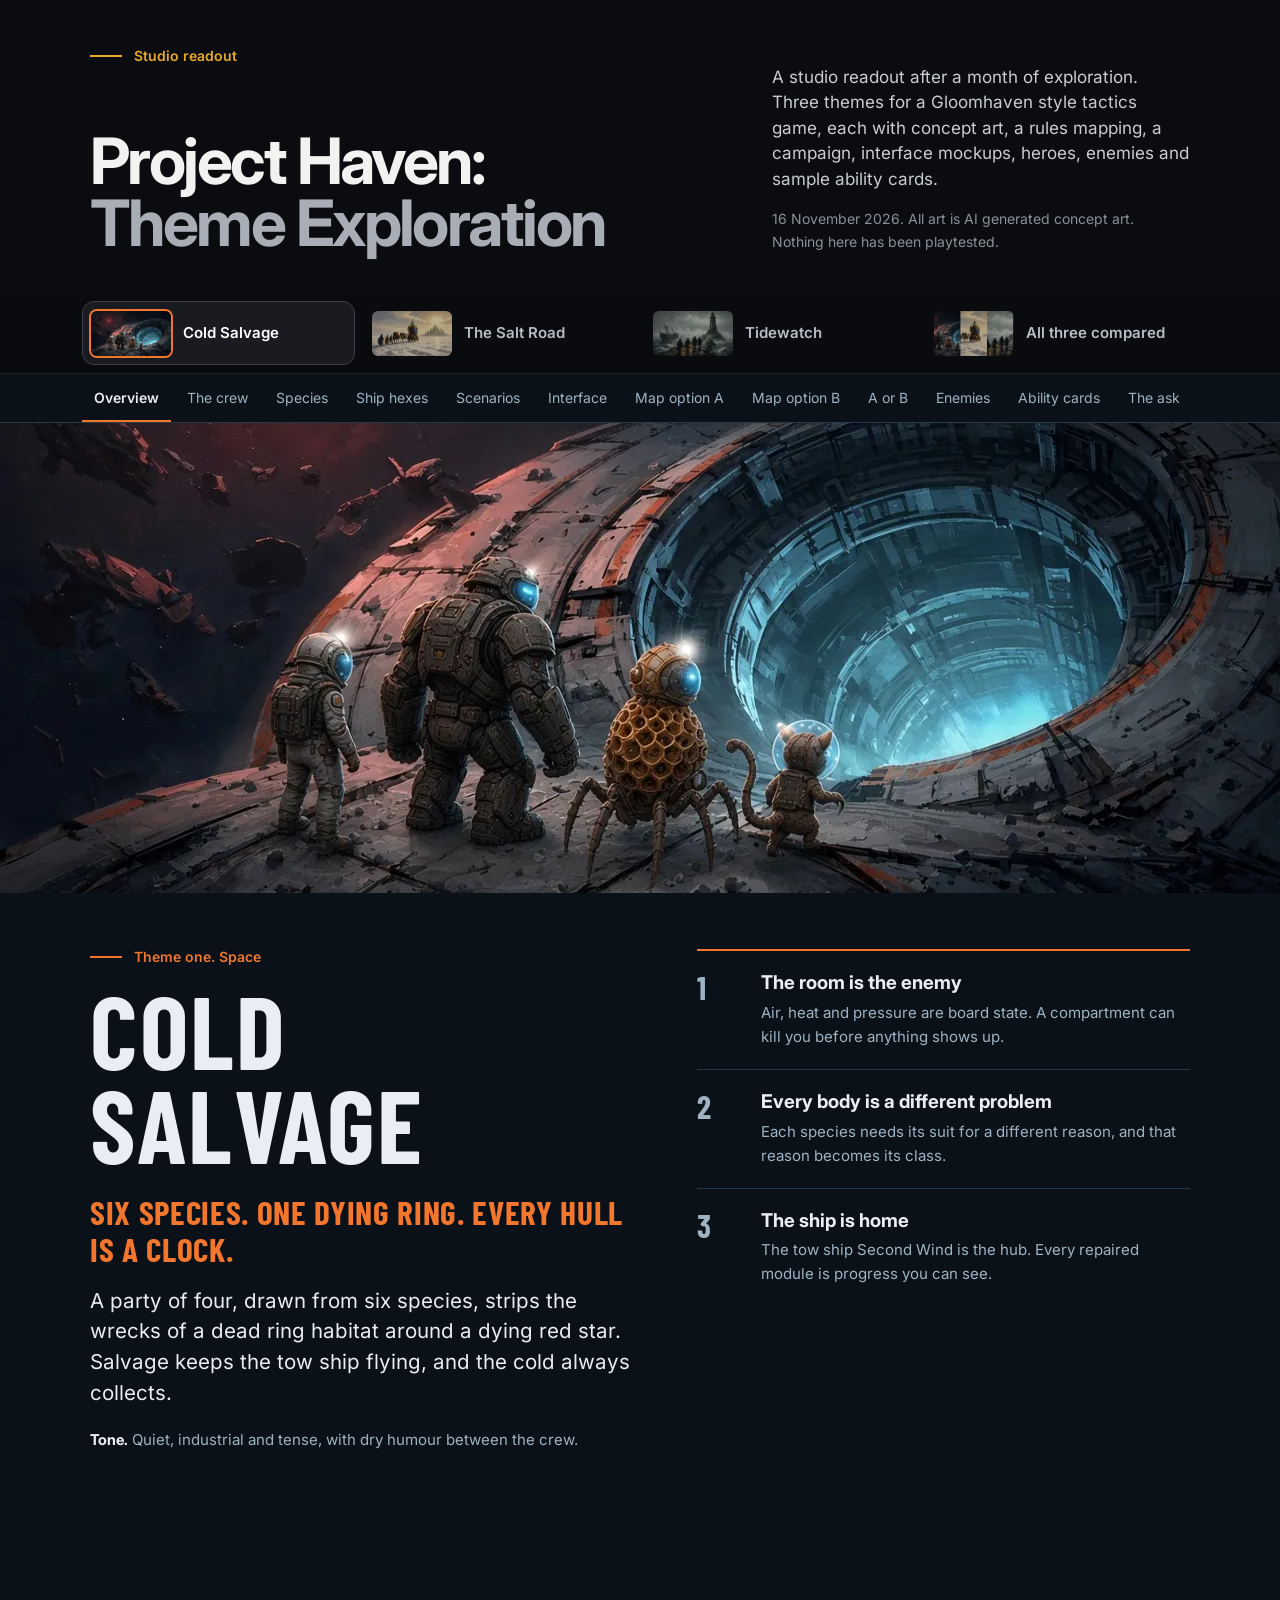
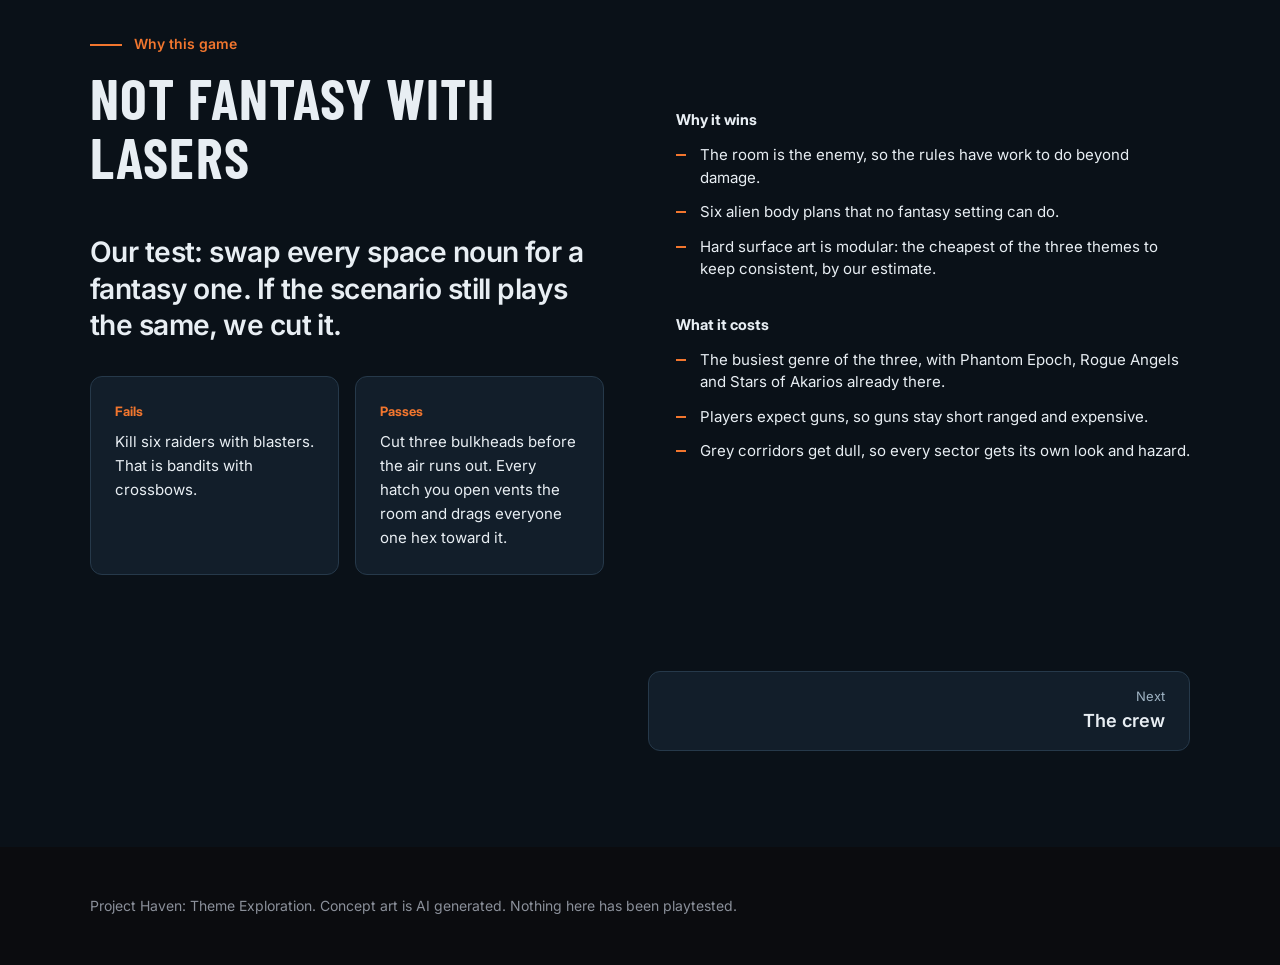
==== index.html @ 875c22a5 "Cold Salvage: crew section with four starter decks and suit modules (V=20261116g)" ====
<!doctype html><html lang="en"><head><meta charset="utf-8"><meta name="viewport" content="width=device-width,initial-scale=1"><title>Project Haven: Theme Exploration</title><meta name="description" content="A studio readout after a month of exploration: three themes for a Gloomhaven style tactics game."><style>
@font-face{font-family:'HavenSans';src:url([data-uri]) format('woff2');font-weight:400;font-style:normal;font-display:swap}
@font-face{font-family:'HavenSans';src:url([data-uri]) format('woff2');font-weight:600;font-style:normal;font-display:swap}
@font-face{font-family:'HavenSans';src:url([data-uri]) format('woff2');font-weight:700;font-style:normal;font-display:swap}
*{box-sizing:border-box}
html{scroll-behavior:smooth;-webkit-text-size-adjust:100%}
body{margin:0;font-family:'HavenSans',ui-sans-serif,system-ui,-apple-system,'Segoe UI',Roboto,'Helvetica Neue',Arial,sans-serif;font-size:17px;line-height:1.6;background:#0B0C0F;color:#14161A;-webkit-font-smoothing:antialiased;-webkit-print-color-adjust:exact;print-color-adjust:exact}
:root{--sans:'HavenSans',ui-sans-serif,system-ui,-apple-system,'Segoe UI',Roboto,'Helvetica Neue',Arial,sans-serif;--r:12px}
a{color:inherit}
h1,h2,h3,h4,p,ol,ul,figure{margin:0}
.wrap{max-width:1180px;margin:0 auto;padding:0 40px}
.art{background-size:cover;background-position:center;background-repeat:no-repeat;border-radius:var(--r);width:100%}
.art.sq{border-radius:0}
.k169{aspect-ratio:16/9}.k43{aspect-ratio:4/3}.k34{aspect-ratio:3/4}
.cap{font-size:13px;line-height:1.45;color:var(--muted);margin-top:12px}
.small{font-size:14px;color:var(--muted)}
.eyebrow{display:flex;align-items:center;gap:12px;font-size:14px;font-weight:600;line-height:1.2;color:var(--accent)}
.eyebrow:before{content:"";width:32px;height:2px;background:currentColor;flex:none}
/* theme systems */
.t-p{--bg:#F6F4EE;--panel:#FFFFFF;--panel2:#ECE9E0;--text:#14161A;--muted:#575C66;--accent:#B5471B;--line:#D9D5C8;--display:'HavenSans',ui-sans-serif,system-ui,sans-serif;--dw:700;--dls:-0.03em;--dtrans:none}
.t-s{--bg:#0A1118;--panel:#121E2A;--panel2:#192A3A;--text:#E8EEF3;--muted:#9FB3C3;--accent:#F2762E;--accent2:#4FD1E8;--line:#26394A;--display:'HavenBarlow','Arial Narrow',sans-serif;--dw:700;--dls:0.02em;--dtrans:uppercase}
.t-r{--bg:#F3ECDA;--panel:#EADFC2;--panel2:#E1D3AE;--text:#1E2757;--muted:#4F5380;--accent:#8C6420;--accent2:#222B66;--line:#C9B98C;--display:'HavenCormorant',Georgia,'Times New Roman',serif;--dw:600;--dls:0;--dtrans:none}
.t-t{--bg:#0E1A1D;--panel:#16282C;--panel2:#1E3639;--text:#E6E3D3;--muted:#9AABA4;--accent:#E8A33D;--accent2:#5FA89B;--line:#2C4A4B;--display:'HavenFraunces',Georgia,'Times New Roman',serif;--dw:500;--dls:-0.01em;--dtrans:none}
.spread{background:var(--bg);color:var(--text);padding:96px 0;position:relative}
.spread.cont{padding-top:0}
.sh{margin-bottom:48px;max-width:760px}
.sh h3,.sh h2{font-family:var(--display);font-weight:var(--dw);letter-spacing:var(--dls);text-transform:var(--dtrans);font-size:clamp(34px,4.4vw,58px);line-height:1.04;margin-top:16px}
.t-r .sh h3,.t-r .sh h2{font-size:clamp(38px,4.8vw,64px)}
.lead{font-size:clamp(19px,1.6vw,22px);line-height:1.5}
.grid2{display:grid;grid-template-columns:1fr 1fr;gap:48px;align-items:start}
.grid3{display:grid;grid-template-columns:repeat(3,1fr);gap:32px;align-items:start}
.grid4{display:grid;grid-template-columns:repeat(4,1fr);gap:24px;align-items:start}
.panel{background:var(--panel);border:1px solid var(--line);border-radius:var(--r);padding:24px}
.numl{font-family:var(--display);font-weight:var(--dw);font-size:44px;line-height:1;color:var(--accent)}
/* nav */
.nav{position:sticky;top:0;z-index:20;background:#0B0C0F;color:#EDEDED;border-bottom:1px solid #22252B}
.nav .in{max-width:1180px;margin:0 auto;padding:0 40px;display:flex;align-items:center;gap:32px;height:56px}
.nav b{font-weight:700;letter-spacing:-0.01em;white-space:nowrap}
.nav ul{display:flex;gap:4px;list-style:none;padding:0;margin:0;overflow-x:auto;scrollbar-width:none;flex:1}
.nav ul::-webkit-scrollbar{display:none}
.nav a{display:flex;align-items:center;height:56px;padding:0 12px;font-size:14px;text-decoration:none;color:#B9BDC6;white-space:nowrap}
.nav a:hover{color:#fff}
section[id]{scroll-margin-top:56px}
/* cover */
.cover{background:#0B0C0F;color:#F2F2F0;padding:0;min-height:calc(100vh - 56px);display:flex;flex-direction:column}
.cover .top{padding:88px 0 56px;flex:1}
.cover h1{font-weight:700;letter-spacing:-0.04em;line-height:0.96;font-size:clamp(52px,9vw,128px);margin-top:28px}
.cover h1 span{display:block;color:#A9ADB6}
.cover .sub{max-width:640px;font-size:clamp(18px,1.7vw,22px);line-height:1.5;color:#C9CCD3;margin-top:32px}
.cover .meta{margin-top:32px;font-size:14px;color:#8B909A}
.cover .eyebrow{color:#E7A92B}
.tri{display:grid;grid-template-columns:repeat(3,1fr);gap:0}
.tri .p{background:#0B0C0F}
.tri .art{border-radius:0;aspect-ratio:4/3}
.tri .lab{display:flex;align-items:center;justify-content:space-between;padding:16px 24px;font-size:14px;border-top:1px solid #22252B}
.tri .lab b{font-weight:600;color:#F2F2F0}.tri .lab span{color:#8B909A}
/* contents */
.contents ol{list-style:none;padding:0;display:grid;grid-template-columns:1fr 1fr;column-gap:64px}
.contents li a{display:flex;align-items:center;gap:24px;min-height:72px;border-top:1px solid var(--line);text-decoration:none;font-size:22px;font-weight:600;letter-spacing:-0.01em}
.contents li a:hover{color:var(--accent)}
.contents li i{font-style:normal;font-size:14px;color:var(--accent);width:28px;font-weight:600}
.contents li span{font-weight:400;font-size:14px;color:var(--muted);margin-left:auto;text-align:right}
/* brief */
.cards3{display:grid;grid-template-columns:repeat(3,1fr);gap:32px}
.tcard{display:flex;flex-direction:column;gap:16px}
.tcard h4{font-size:24px;letter-spacing:-0.02em;font-weight:700;line-height:1.15}
.tcard .k{font-size:14px;color:var(--accent);font-weight:600}
.rec{background:#14161A;color:#F2F2F0;border-radius:var(--r);padding:32px}
.rec .eyebrow{color:#E7A92B}
.rec p{margin-top:16px;font-size:18px;line-height:1.55;color:#E4E4E0}
.steps{display:grid;grid-template-columns:repeat(4,1fr);gap:32px;list-style:none;padding:0}
.steps li{border-top:2px solid var(--text);padding-top:16px}
.steps b{display:block;font-size:18px;line-height:1.3;margin-bottom:8px}
.steps span{font-size:15px;color:var(--muted);display:block}
/* tables */
table{width:100%;border-collapse:collapse;font-size:15px;line-height:1.45}
th{font-size:13px;font-weight:600;color:var(--muted);text-align:left;padding:12px 16px;border-bottom:2px solid var(--text);vertical-align:middle}
td{padding:14px 16px;border-bottom:1px solid var(--line);vertical-align:middle}
td:first-child{font-weight:600}
td a{text-underline-offset:3px}
.tbl{border:1px solid var(--line);border-radius:var(--r);overflow:hidden;background:var(--panel)}
.tbl th{background:transparent}
/* thrown away */
.away{list-style:none;padding:0}
.away li{display:grid;grid-template-columns:260px 1fr auto;gap:32px;align-items:center;padding:24px 0;border-top:1px solid var(--line)}
.away b{font-size:22px;letter-spacing:-0.01em}
.pill{display:inline-flex;align-items:center;height:28px;padding:0 12px;border:1px solid var(--line);border-radius:999px;font-size:13px;font-weight:600;color:var(--muted)}
.pill.hi{color:#fff;background:#B3261E;border-color:#B3261E}
.pill.md{color:#14161A;background:#F1C14A;border-color:#F1C14A}
/* space case */
.swap{font-size:clamp(22px,2.2vw,30px);line-height:1.3;letter-spacing:-0.02em;font-weight:600}
.ex{display:grid;grid-template-columns:1fr 1fr;gap:16px;margin-top:32px}
.ex .panel b{display:block;font-size:13px;color:var(--accent);margin-bottom:8px}
.ex .panel p{font-size:15px}
.pc h4{font-size:15px;font-weight:700;margin-bottom:12px}
.pc ul{padding:0;margin:0 0 32px;list-style:none}
.pc li{position:relative;padding-left:24px;margin-bottom:12px;font-size:15px;line-height:1.5}
.pc li:before{content:"";position:absolute;left:0;top:10px;width:10px;height:2px;background:var(--accent)}
/* dossier pieces */
.opener{padding:0 0 88px}
.cine{aspect-ratio:1280/470;border-radius:0;min-height:260px}
.opener .body{display:grid;grid-template-columns:1.1fr 1fr;gap:64px;margin-top:56px;align-items:start}
.opener h2{font-family:var(--display);font-weight:var(--dw);text-transform:var(--dtrans);letter-spacing:var(--dls);font-size:clamp(52px,8vw,112px);line-height:.92;margin:16px 0 24px}
.t-r .opener h2{font-size:clamp(56px,8.6vw,124px)}
.opener .tone{margin-top:20px;font-size:15px;color:var(--muted)}
.opener .tone b{color:var(--text)}
.pillars{list-style:none;padding:0;display:grid;gap:0}
.pillars li{display:grid;grid-template-columns:48px 1fr;gap:16px;padding:20px 0;border-top:1px solid var(--line)}
.pillars li:first-child{border-top:2px solid var(--accent)}
.pillars b{display:block;font-size:19px;line-height:1.25;margin-bottom:6px}
.pillars span{font-size:15px;color:var(--muted);display:block}
.pillars .numl{font-size:32px}
.rules{display:grid;grid-template-columns:1fr 340px;gap:40px;align-items:start}
.rules table{font-size:14px}
.rules td,.rules th{padding:11px 14px}
.reqs{list-style:none;padding:0}
.reqs li{padding:16px 0;border-top:1px solid var(--line)}
.reqs li:first-child{border-top:2px solid var(--accent)}
.reqs b{display:block;font-size:16px;margin-bottom:4px}
.reqs span{font-size:14px;color:var(--muted);display:block}
.mapspread{padding:0}
.mapcap{display:grid;grid-template-columns:1.1fr 1fr;gap:64px;padding:48px 0 72px;align-items:start}
.mapcap h3{font-family:var(--display);font-weight:var(--dw);text-transform:var(--dtrans);letter-spacing:var(--dls);font-size:clamp(34px,4vw,52px);line-height:1.04;margin-top:16px}
.mapcap dl{margin:0;display:grid;gap:16px}
.mapcap dt{font-size:13px;font-weight:600;color:var(--accent)}
.mapcap dd{margin:2px 0 0;font-size:15px}
.diagram{position:relative;width:100%;container-type:inline-size;color:var(--accent)}
.diagram svg{position:absolute;inset:0;width:100%;height:100%;overflow:visible}
.diagram path{fill:none;stroke:currentColor;stroke-width:2;opacity:.8}
.diagram path.dash{stroke-dasharray:7 7}
.diagram marker path{fill:currentColor;stroke:none;opacity:1}
.diagram .elabel{fill:var(--muted);font-size:15px;font-family:var(--sans)}
.dnode{position:absolute;transform:translate(-50%,-50%);display:flex;flex-direction:column;justify-content:center;gap:4px;background:var(--panel);border:1px solid var(--line);border-left:3px solid var(--accent);border-radius:8px;padding:0 1.1cqw;overflow:hidden;color:var(--text)}
.dnode.dec{border-left-width:1px;border-color:var(--accent);background:var(--panel2)}
.dnode b{font-size:clamp(11px,1.35cqw,16px);line-height:1.2}
.dnode span{font-size:clamp(10px,1.12cqw,13.5px);line-height:1.3;color:var(--muted)}
.dlist{display:none;list-style:none;padding:0}
.dlist li{display:grid;grid-template-columns:36px 1fr;gap:12px;padding:12px 0;border-top:1px solid var(--line)}
.dlist .rk{font-weight:700;color:var(--accent)}
.dlist p{font-size:15px;margin-bottom:8px}
.lvls{display:grid;grid-template-columns:1fr 1fr;gap:32px}
.lvls p.note{margin-top:16px;font-size:15px}
.uiwrap{display:grid;grid-template-columns:minmax(0,1fr);gap:32px}
.notes{display:grid;grid-template-columns:repeat(3,1fr);gap:32px}
.mock-scroll{overflow-x:auto;border-radius:var(--r)}
.mock{position:relative;aspect-ratio:16/9;min-width:640px;border-radius:var(--r);overflow:hidden;background:#000}
.mock .art{position:absolute;inset:0;height:100%;border-radius:0}
.mock .top,.mock .bot{position:absolute;left:0;right:0;line-height:0}
.mock .top{top:0}.mock .bot{bottom:0}
.mock svg{width:100%;height:auto;display:block}
.notes{list-style:none;padding:0}
.notes li{padding:16px 0;border-top:2px solid var(--accent)}
.notes b{display:block;margin-bottom:4px;font-size:16px}
.notes span{font-size:14px;color:var(--muted);display:block}
.hero{display:flex;flex-direction:column;gap:16px}
.hero .art{aspect-ratio:3/4}
.hero .n{font-size:13px;font-weight:600;color:var(--accent)}
.hero h4{font-family:var(--display);font-weight:var(--dw);text-transform:var(--dtrans);letter-spacing:var(--dls);font-size:30px;line-height:1.05}
.hero .role{font-size:15px}
.hero .sig{font-size:14px;color:var(--muted);border-top:1px solid var(--line);padding-top:12px}
.hero .sig b{color:var(--text)}
.foes{display:grid;grid-template-columns:1.25fr 1fr;gap:48px;align-items:start}
.foe{padding:20px 0;border-top:1px solid var(--line)}
.foe:first-child{border-top:2px solid var(--accent);padding-top:20px}
.foe h4{font-family:var(--display);font-weight:var(--dw);text-transform:var(--dtrans);letter-spacing:var(--dls);font-size:28px;line-height:1.1;margin-bottom:6px}
.foe p{font-size:15px}
.foe p.b{color:var(--muted);margin-top:4px}
.cardrow{display:grid;grid-template-columns:repeat(2,minmax(0,340px)) 1fr;gap:40px;align-items:center}
.cardrow svg{width:100%;height:auto;display:block;filter:drop-shadow(0 18px 28px rgba(0,0,0,.28))}
.anat{list-style:none;padding:0}
.anat li{padding:12px 0;border-top:1px solid var(--line);font-size:15px}
.anat li:first-child{border-top:2px solid var(--accent)}
.anat b{display:inline}
.risks{list-style:none;padding:0}
.risks li{display:grid;grid-template-columns:1fr auto;gap:32px;align-items:center;padding:22px 0;border-top:1px solid var(--line)}
.risks b{display:block;font-size:19px;margin-bottom:4px}
.risks span{font-size:15px;color:var(--muted);display:block}
.riskgrid{display:grid;grid-template-columns:1.6fr 1fr;gap:64px;align-items:start}
.pcpad{padding-top:72px}
.away .pill{justify-self:start}
.swipe{display:none}
.risks .pill{justify-self:start}
.oq h4{font-size:14px;font-weight:700;color:var(--accent);margin:0 0 12px}
.oq ol{padding-left:20px;margin:0}
.oq li{margin-bottom:10px;font-size:15px}
.matrixwrap{display:grid;grid-template-columns:minmax(0,640px) 1fr;gap:56px;align-items:center}
.matrix{width:100%;height:auto;display:block;font-family:var(--sans)}
.matrix .mlabel{font-size:15px;font-weight:700;fill:var(--text)}
.matrix .maxis{font-size:13px;fill:var(--muted)}
.verdict{font-size:clamp(22px,2.2vw,30px);line-height:1.3;letter-spacing:-0.02em;font-weight:600}
.legend{display:grid;gap:12px;margin-top:24px;list-style:none;padding:0;font-size:15px}
.legend li{display:flex;align-items:center;gap:12px}
.legend i{width:14px;height:14px;border-radius:50%;flex:none}
.recsteps{list-style:none;padding:0;display:grid;gap:0;counter-reset:s}
.recsteps li{display:grid;grid-template-columns:48px 1fr;gap:16px;padding:18px 0;border-top:1px solid var(--line);counter-increment:s}
.recsteps li:before{content:counter(s);font-weight:700;font-size:28px;color:var(--accent);line-height:1}
.recsteps b{display:block;font-size:18px;margin-bottom:4px}
.recsteps span{font-size:15px;color:var(--muted);display:block}
.qs{list-style:none;padding:0;counter-reset:q}
.qs li{counter-increment:q;display:grid;grid-template-columns:64px 1fr;gap:24px;padding:28px 0;border-top:1px solid var(--line);align-items:start;font-size:clamp(18px,1.7vw,22px);line-height:1.45;letter-spacing:-0.01em}
.qs li:before{content:counter(q);font-weight:700;font-size:40px;line-height:1;color:var(--accent)}
.sources{columns:2;column-gap:48px;list-style:none;padding:0;font-size:15px}
.sources li{break-inside:avoid;padding:8px 0;border-top:1px solid var(--line)}
.sources span{color:var(--muted)}
.foot{background:#0B0C0F;color:#8B909A;font-size:14px;padding:48px 0}
@media screen and (max-width:1000px){
 .dnode,.diagram svg{display:none}
 .diagram{display:none}.dlist{display:block}
 .grid2,.opener .body,.rules,.foes,.mapcap,.matrixwrap,.cardrow,.riskgrid{grid-template-columns:1fr;gap:40px}
 .pcpad{padding-top:0}
 .notes{grid-template-columns:1fr}
 .grid4{grid-template-columns:repeat(2,1fr)}
 .grid3,.cards3,.steps{grid-template-columns:1fr 1fr}
 .away li{grid-template-columns:1fr;gap:8px}
 .cardrow{justify-items:center}
 .cardrow>div:last-child{justify-self:stretch}
}
@media screen and (max-width:720px){
 body{font-size:16px}
 .wrap,.nav .in{padding:0 20px}
 .nav b{display:none}
 .spread{padding:64px 0}.opener{padding-bottom:64px}.spread.cont{padding-top:0}
 .cover .top{padding:56px 0 40px}
 .tri{grid-template-columns:1fr}
 .tri .art{aspect-ratio:16/9}
 .grid3,.cards3,.steps,.grid4,.lvls,.ex{grid-template-columns:1fr}
 .contents ol{grid-template-columns:1fr}
 .contents li a{font-size:19px;min-height:60px}
 .contents li span{display:none}
 .sources{columns:1}
 .swipe{display:block;margin-top:8px}
 .cine{aspect-ratio:4/3}
 .hero{display:grid;grid-template-columns:42% 1fr;gap:4px 16px;align-items:center}
 .hero .art{grid-row:1 / span 4}
 .hero>*:not(.art){grid-column:2}
 table,thead,tbody,tr,td{display:block}
 thead{display:none}
 tr{padding:16px;border-bottom:1px solid var(--line)}
 td{border:0;padding:4px 0}
 td[data-l]:before{content:attr(data-l);display:block;font-size:12px;font-weight:600;color:var(--muted);margin-bottom:2px}
 td:first-child{font-size:17px}
 .qs li{grid-template-columns:40px 1fr;gap:12px}
 .qs li:before{font-size:30px}
 .risks li{grid-template-columns:1fr;gap:8px}
 .recsteps li,.pillars li{grid-template-columns:36px 1fr}
 .mapcap{padding:32px 0 48px}
}
@media print{
 @page{size:1280px 1040px;margin:0}
 html,body{background:#fff}
 .nav{display:none}
 .spread,.cover{height:1038px;min-height:0;break-after:page;break-inside:avoid-page;padding:56px 0;display:block;overflow:hidden}
 .spread.cont{padding-top:56px}
 .cover{display:flex;padding:0;height:1038px}
 .cover .top{padding:56px 0 24px}
 .cover h1{font-size:104px}
 .opener{padding:0 0 40px}
 .cine{aspect-ratio:1280/400}
 .opener .body{margin-top:40px}
 .mapspread .art{aspect-ratio:1280/620!important}
 .mapcap{padding:36px 0 48px}
 .rules td,.rules th{padding:8px 14px}
 .foot{display:none}
 .mock{min-width:0}
 .mock-scroll{max-width:860px;margin:0 auto}
 .notes{gap:24px}
 .uiwrap{gap:20px}
 *{animation:none!important}
}
.spread[id]{scroll-margin-top:56px}
.sphead{display:grid;grid-template-columns:1fr 1.1fr;gap:56px;align-items:end;margin-bottom:40px}
.lineuplab{position:relative;height:20px;margin-top:10px;font-size:13px;font-weight:600;color:var(--accent)}
.lineuplab span{position:absolute;top:0;transform:translateX(-50%);white-space:nowrap}
.sp{display:grid;grid-template-columns:540px 1fr;gap:56px;align-items:start}
.pair{display:grid;grid-template-columns:1fr 1fr;gap:12px}
.pair figure{margin:0}
.pair figcaption{font-size:13px;font-weight:600;color:var(--muted);margin-top:8px;text-align:center}
.gearrow{display:grid;grid-template-columns:200px 1fr;gap:20px;align-items:center;margin-top:20px;padding-top:20px;border-top:1px solid var(--line)}
.gearrow.nog{grid-template-columns:1fr}
.gearrow h4{font-size:18px;margin:2px 0 4px}
.gearrow p{font-size:14px;color:var(--muted)}
.gk{font-size:13px!important;font-weight:700;color:var(--accent)!important;margin:0}
.spr h3{font-family:var(--display);font-weight:var(--dw);letter-spacing:var(--dls);text-transform:var(--dtrans);font-size:clamp(40px,4.6vw,60px);line-height:1;margin-top:14px}
.spr .tag{font-size:19px;color:var(--accent2);margin-top:8px}
.facts{margin:24px 0 0;display:grid;grid-template-columns:1fr 1fr;gap:16px 28px}
.facts dt{font-size:13px;font-weight:700;color:var(--text)}
.facts dd{margin:2px 0 0;font-size:14px;line-height:1.5;color:var(--muted)}
.inplay{margin-top:24px;background:var(--panel);border:1px solid var(--line);border-radius:var(--r);padding:20px 22px}
.inplay p{font-size:14px;line-height:1.5;margin-top:8px}
.inplay p.gk{margin-top:0}
.corel{list-style:none;padding:0;margin:12px 0 0;display:grid;gap:8px}
.corel li{display:flex;gap:12px;align-items:center;font-size:13px;color:var(--muted)}
.corel.tight{margin:0;gap:6px}
.cp{flex:none;display:inline-flex;align-items:center;height:24px;padding:0 10px;border-radius:999px;font-size:12px;font-weight:700;white-space:nowrap}
.cp.ok{background:#1F4D3A;color:#BFF0D6}
.cp.flag{background:#5A4410;color:#FFE09A}
.cp.core{background:#6B1E1A;color:#FFD2CC}
#species-rules td{font-size:14px;vertical-align:top}
.scen{display:grid;grid-template-columns:1.6fr 1fr;gap:40px;align-items:start}
.tokens{display:grid;grid-template-columns:repeat(6,1fr);gap:8px;margin-top:16px}
.tk{display:flex;flex-direction:column;align-items:center;gap:6px}
.tk .art{width:44px;height:58px;border-radius:50%/40%;background-size:cover;background-position:50% 30%;border:2px solid var(--line)}
.tk span{font-size:11px;color:var(--muted)}
@media screen and (max-width:1000px){
 .sphead,.sp,.scen{grid-template-columns:1fr;gap:28px}
 .facts{grid-template-columns:1fr}
}
@media screen and (max-width:720px){
 .lineuplab{font-size:10px}
 .gearrow{grid-template-columns:120px 1fr}
 .tokens{grid-template-columns:repeat(3,1fr)}
}
.hook{font-family:var(--display);font-weight:700;text-transform:uppercase;letter-spacing:.02em;font-size:clamp(26px,2.6vw,36px);line-height:1.1;color:var(--accent);margin-top:4px}
.ov{position:relative;width:100%;border-radius:var(--r);overflow:hidden;background:#000}
.ov .art{position:absolute;inset:0;height:100%;border-radius:0;background-size:100% 100%}
.ov svg{position:absolute;inset:0;width:100%;height:100%;font-family:var(--sans)}
.ovscroll{overflow-x:auto;border-radius:var(--r)}
.ovscroll .ov{min-width:860px}
.hexkey{list-style:none;padding:0;margin:0;display:flex;flex-wrap:wrap;gap:10px 22px;font-size:14px;color:var(--muted)}
.hexkey li{display:flex;align-items:center;gap:8px}
.hexkey svg{width:26px;height:26px;flex:none}
.boardpage .bhead{margin-bottom:16px}
.boardpage h3{font-family:var(--display);font-weight:700;text-transform:uppercase;font-size:clamp(30px,3.4vw,46px);line-height:1.04;margin:10px 0 8px}
.bsub{font-size:17px}
.rintent{display:grid;grid-template-columns:repeat(auto-fit,minmax(240px,1fr));gap:24px;margin:18px 0 16px}
.rintent b{display:block;font-size:16px;margin-bottom:4px}
.rintent b span{font-weight:600;color:var(--accent);margin-left:6px}
.rintent p{font-size:14px;color:var(--muted)}
.rooms2{display:grid;grid-template-columns:minmax(0,620px) 1fr;gap:40px;align-items:start;margin-top:28px}
.bnote b{display:block;font-size:18px;margin-bottom:6px}
.bnote p{font-size:15px;color:var(--muted)}
.crew{display:grid;grid-template-columns:repeat(4,1fr);gap:28px}
.crew .art{aspect-ratio:3/4}
.crew h4{font-family:var(--display);font-weight:700;text-transform:uppercase;font-size:28px;line-height:1.05;margin-top:14px}
.crew .crew-species{font-size:14px;font-weight:600;color:var(--accent);margin-top:4px}
.crew p.d{font-size:15px;margin-top:8px;color:var(--muted)}
.sprow{display:grid;grid-template-columns:600px 1fr;gap:40px;align-items:center;padding:24px 0;border-top:1px solid var(--line)}
.sprow:first-of-type{border-top:2px solid var(--accent)}
.spimgs{display:grid;grid-template-columns:repeat(3,1fr);gap:10px}
.spimgs figure{margin:0}
.spimgs figcaption{font-size:12px;font-weight:600;color:var(--muted);margin-top:6px;text-align:center}
.sptext h4{font-family:var(--display);font-weight:700;text-transform:uppercase;font-size:36px;line-height:1}
.sptext .tag{font-size:17px;color:var(--accent2);margin-top:6px}
.sptext dl{margin:16px 0 0;display:grid;gap:10px}
.sptext dt{font-size:13px;font-weight:700}
.sptext dd{margin:2px 0 0;font-size:15px;color:var(--muted)}
.rtiles{display:grid;grid-template-columns:repeat(4,1fr);gap:20px}
.rtile{background:var(--panel);border:1px solid var(--line);border-top:3px solid var(--accent);border-radius:var(--r);padding:20px}
.rtile b{display:block;font-size:18px;margin-bottom:6px}
.rtile p{font-size:15px;color:var(--muted)}
.mapopt .mhead{display:flex;align-items:baseline;justify-content:space-between;gap:24px;margin-bottom:20px}
.mapopt h3{font-family:var(--display);font-weight:700;text-transform:uppercase;font-size:clamp(30px,3.4vw,46px);line-height:1.04;margin-top:10px}
.mcols{display:grid;grid-template-columns:repeat(3,1fr);gap:28px;margin-top:22px}
.mcols b{display:block;font-size:14px;font-weight:700;color:var(--accent);margin-bottom:6px}
.mcols p{font-size:15px}
.mcols .tr b{color:#FFB4AC}
.vs td{font-size:15px}
.vs td.w{color:#7FE3A8;font-weight:600}
.ask{display:grid;grid-template-columns:1.1fr 1fr;gap:56px;align-items:start}
.ask .big{font-family:var(--display);font-weight:700;text-transform:uppercase;font-size:clamp(40px,5vw,72px);line-height:.95}
.ask ol{list-style:none;padding:0;margin:0;counter-reset:a}
.ask li{counter-increment:a;display:grid;grid-template-columns:44px 1fr;gap:12px;padding:16px 0;border-top:1px solid var(--line);font-size:17px}
.ask li:before{content:counter(a);font-family:var(--display);font-weight:700;font-size:28px;color:var(--accent);line-height:1}
@media screen and (max-width:1000px){
 .rooms2,.sprow,.ask{grid-template-columns:1fr;gap:24px}
 .crew,.rtiles{grid-template-columns:1fr 1fr}
 .mcols{grid-template-columns:1fr}
}
@media screen and (max-width:720px){
 .crew,.rtiles{grid-template-columns:1fr}
 .mapopt .mhead{display:block}
}
@media print{
 .ovscroll .ov{min-width:0}
 .sprow{padding:18px 0}
}

/* ---- interactive pitch: picker, section nav, views ---- */
.cover{min-height:0}
.cover .top{padding:48px 0 40px}
.cover .top .wrap{display:grid;grid-template-columns:1.5fr 1fr;column-gap:56px;align-items:end}
.cover .top .wrap>.eyebrow{grid-column:1/-1}
.cover h1{font-size:clamp(40px,5vw,72px);grid-row:2/4;margin-top:20px}
.cover .sub{margin-top:0;font-size:17px}.cover .meta{margin-top:16px}
@media screen and (max-width:720px){.cover .top .wrap{display:block}.cover .sub{margin-top:20px}}
.cover .tri,.contents{display:none}
main section[data-v]{display:none}
main section[data-v].on{display:block}
main section.on.enter{animation:rise .7s cubic-bezier(0.22,1,0.36,1) both}
@keyframes rise{from{opacity:0;transform:translateY(32px)}to{opacity:1;transform:none}}
@media (prefers-reduced-motion:reduce){main section.on.enter{animation:fade .3s linear both}@keyframes fade{from{opacity:0}to{opacity:1}}html{scroll-behavior:auto}}
.stickprobe{height:1px;margin-bottom:-1px}
.pick{position:sticky;top:0;z-index:30}
.pk{background:rgba(11,12,15,.86);-webkit-backdrop-filter:blur(16px);backdrop-filter:blur(16px);border-bottom:1px solid #22252B;color:#EDEDED}
.pk .in{max-width:1180px;margin:0 auto;padding:0 40px;display:flex;align-items:center;gap:24px;height:80px}
.pk .brand{font-weight:700;letter-spacing:-0.01em;white-space:nowrap;font-size:15px;display:flex;align-items:center;height:100%}
.pk .opts{display:grid;grid-template-columns:repeat(4,minmax(0,1fr));gap:8px;flex:1;height:100%;align-items:center}
.pk .in{padding:0 32px}
.pko{display:flex;align-items:center;gap:12px;height:64px;padding:0 12px 0 8px;border-radius:12px;text-decoration:none;color:#B9BDC6;border:1px solid transparent;transition:background-color .3s cubic-bezier(0.22,1,0.36,1),border-color .3s cubic-bezier(0.22,1,0.36,1),color .3s cubic-bezier(0.22,1,0.36,1);min-width:0}
.pko:hover{background:#16181D;color:#fff}
.pko:focus-visible,.cn a:focus-visible,.pager a:focus-visible{outline:2px solid #E7A92B;outline-offset:2px}
.pko[aria-current="page"]{background:#191B21;border-color:#3A3E47;color:#fff}
.pko .thumb{flex:none;width:80px;height:45px;border-radius:6px;background-size:cover;background-position:center;opacity:.72;transition:opacity .3s cubic-bezier(0.22,1,0.36,1)}
.pko:hover .thumb,.pko[aria-current="page"] .thumb{opacity:1}
.pko[aria-current="page"] .thumb{box-shadow:0 0 0 2px var(--pk)}
.pko-s{--pk:#F2762E}.pko-r{--pk:#C9A24B}.pko-t{--pk:#E8A33D}.pko-a{--pk:#E7A92B}
.pko .pl{display:flex;flex-direction:column;justify-content:center;min-width:0;line-height:1.25}
.pko .pl b{font-size:15px;font-weight:600;white-space:nowrap}
.pko .pl span{font-size:13px;color:#8B909A;}
.cn{background:var(--bg);color:var(--text);border-bottom:1px solid var(--line)}
.cn .in{max-width:1180px;margin:0 auto;padding:0 32px;display:flex;align-items:center;gap:4px;height:48px;overflow-x:auto;scrollbar-width:none}
.cn .in::-webkit-scrollbar{display:none}
.cn a{flex:none;display:flex;align-items:center;height:48px;padding:0 12px;font-size:14px;text-decoration:none;color:var(--muted);white-space:nowrap;box-shadow:inset 0 -2px 0 transparent;transition:color .3s cubic-bezier(0.22,1,0.36,1),box-shadow .3s cubic-bezier(0.22,1,0.36,1)}
.cn a:hover{color:var(--text)}
.cn a[aria-current="true"]{color:var(--text);font-weight:600;box-shadow:inset 0 -2px 0 var(--accent)}
section[id],main section{scroll-margin-top:var(--stick,128px)}
.pager{background:var(--bg);color:var(--text);padding:0 0 96px}
.pager .wrap{display:grid;grid-template-columns:1fr 1fr;gap:16px}
.pager a{display:flex;flex-direction:column;justify-content:center;gap:4px;min-height:80px;padding:0 24px;border:1px solid var(--line);border-radius:12px;background:var(--panel);text-decoration:none;transition:border-color .3s cubic-bezier(0.22,1,0.36,1)}
.pager a:hover{border-color:var(--accent)}
.pager a small{font-size:13px;color:var(--muted);line-height:1.2}
.pager a b{font-size:18px;line-height:1.3;font-weight:600}
.pager a.next{grid-column:2;text-align:right;align-items:flex-end}
@media screen and (max-width:1100px){.pk .brand{display:none}.pko .pl span{display:none}}
@media screen and (max-width:720px){
 .pk .in{padding:0 8px;height:auto}
 .pk .opts{gap:4px;padding:8px 0}
 .pko{flex-direction:column;justify-content:center;gap:6px;height:auto;padding:6px 4px;text-align:center}
 .pko .thumb{width:100%;height:auto;aspect-ratio:16/9}
 .pko .pl{align-items:center;min-height:32px}
 .pko .pl b{font-size:12px;white-space:normal;line-height:1.3;text-wrap:balance}
 .pick.stuck .pko .thumb{display:none}
 .pick.stuck .pko{min-height:44px}
 .cn .in{padding:0 8px;height:44px}.cn a{height:44px}
 header.cover{padding:0}.cover .top{padding:32px 0 28px}
 .pager{padding-bottom:64px}
 .pager .wrap{grid-template-columns:1fr}
 .pager a.next{grid-column:1}
}
@media print{.pick,.stickprobe,.pager{display:none}main section[data-v]{display:block!important}}

/* ---- crew picker ---- */
.cw{margin-top:8px}
.cw-tabs{display:grid;grid-template-columns:repeat(4,minmax(0,1fr));gap:12px}
.cw-tabs button{all:unset;box-sizing:border-box;cursor:pointer;display:flex;align-items:center;gap:12px;min-height:72px;padding:8px 12px 8px 8px;border-radius:12px;border:1px solid var(--line);background:var(--panel);color:var(--muted);transition:border-color .3s cubic-bezier(0.22,1,0.36,1),background-color .3s cubic-bezier(0.22,1,0.36,1),transform .12s ease-out}
.cw-tabs button:hover{border-color:#3A5468;color:var(--text)}
.cw-tabs button:active{transform:scale(.98)}
.cw-tabs button:focus-visible{outline:2px solid #E7A92B;outline-offset:2px}
.cw-tabs button[aria-selected="true"]{background:var(--panel2);border-color:var(--ca);color:var(--text);box-shadow:inset 0 -3px 0 var(--ca)}
.cw-tabs .art{flex:none;width:44px;height:56px;border-radius:8px;background-size:cover;background-position:center 20%}
.cw-tl{display:flex;flex-direction:column;justify-content:center;gap:2px;min-width:0;line-height:1.25}
.cw-tl b{font-family:var(--display);text-transform:uppercase;letter-spacing:.02em;font-size:20px;line-height:1.1}
.cw-tl small{font-size:13px;color:var(--muted)}
.cw-p{margin-top:32px}
.cw-p.enter{animation:rise .5s cubic-bezier(0.22,1,0.36,1) both}
.cw-top{display:grid;grid-template-columns:minmax(0,5fr) minmax(0,7fr);gap:40px;align-items:start}
.cw-sp{font-size:14px;font-weight:600;color:var(--ca)}
.cw-id h4{font-family:var(--display);text-transform:uppercase;font-size:44px;line-height:1;margin-top:4px}
.cw-th{font-size:20px;line-height:1.4;margin-top:14px;text-wrap:balance}
.cw-rule{margin-top:20px;padding:16px 18px;border-radius:12px;background:var(--panel);border-left:3px solid var(--ca)}
.cw-k{font-size:12px;font-weight:600;letter-spacing:.06em;text-transform:uppercase;color:var(--muted)}
.cw-rule b{display:block;font-size:18px;margin-top:4px}
.cw-rule p{font-size:15px;line-height:1.5;margin-top:6px}
.cw-rule .cw-sr{color:var(--muted);font-size:14px}
.cw-st{display:grid;grid-template-columns:repeat(4,minmax(0,1fr));gap:8px;margin-top:16px}
.cw-st div{padding:10px 12px;border-radius:10px;border:1px solid var(--line);display:flex;flex-direction:column;justify-content:center;min-height:60px}
.cw-st dt{font-size:12px;color:var(--muted)}
.cw-st dd{margin:2px 0 0;font-size:16px;font-weight:600;white-space:nowrap}
.cw-cards{display:grid;grid-template-columns:repeat(3,minmax(0,1fr));gap:16px}
.cw-c svg{display:block;width:100%;height:auto}
.cw-src{display:grid;grid-template-columns:1fr 1fr;gap:32px;margin-top:28px}
.cw-src p{font-size:15px;line-height:1.5;color:var(--muted);padding-top:12px;border-top:2px solid var(--line)}
.cw-src b{display:block;color:var(--text);font-size:14px;margin-bottom:4px}
.cw-more{margin-top:24px;border:1px solid var(--line);border-radius:12px;background:var(--panel)}
.cw-more summary{list-style:none;cursor:pointer;display:flex;align-items:center;min-height:56px;padding:0 20px;font-weight:600;font-size:16px}
.cw-more summary::-webkit-details-marker{display:none}
.cw-more summary:after{content:"";margin-left:auto;width:9px;height:9px;border-right:2px solid var(--ca);border-bottom:2px solid var(--ca);transform:rotate(45deg);margin-top:-4px;transition:transform .3s cubic-bezier(0.22,1,0.36,1)}
.cw-more[open] summary:after{transform:rotate(-135deg);margin-top:4px}
.cw-more summary:hover{color:#fff}
.cw-more summary:focus-visible{outline:2px solid #E7A92B;outline-offset:2px;border-radius:12px}
.cw-body{padding:4px 20px 24px}
.cw-h{font-size:13px;font-weight:600;letter-spacing:.04em;text-transform:uppercase;color:var(--ca);margin:20px 0 10px}
.cw-list{list-style:none;padding:0;margin:0}
.cw-list li{display:grid;grid-template-columns:32px minmax(0,2fr) minmax(0,3fr) minmax(0,3fr);gap:16px;align-items:center;padding:10px 0;border-top:1px solid var(--line);font-size:14px;line-height:1.45}
.cw-n{display:flex;align-items:center;justify-content:center;width:28px;height:28px;border-radius:50%;border:1px solid var(--line);font-size:13px;font-weight:600;color:var(--muted)}
.cw-nm b{display:block;font-size:15px}
.cw-nm em,.cw-opt em{font-style:normal;font-size:13px;color:var(--muted)}
.cw-h2 small,.cw-opt small{display:block;font-size:11px;letter-spacing:.06em;text-transform:uppercase;color:var(--muted)}
.tg{font-style:normal;display:inline-flex;align-items:center;height:20px;padding:0 7px;border-radius:5px;font-size:11px;font-weight:600;vertical-align:1px;margin-left:4px}
.tg-l{background:rgba(242,118,46,.16);color:#F8A06C}
.tg-p{background:rgba(79,209,232,.14);color:#86E0F0}
.cw-lv{display:grid;grid-template-columns:1fr 1fr;gap:16px}
.cw-pair{border:1px solid var(--line);border-radius:10px;padding:12px 14px}
.cw-lvn{font-weight:700;font-size:15px}
.cw-opt{padding-top:10px;margin-top:10px;border-top:1px solid var(--line);font-size:14px;line-height:1.45}
.cw-opt p+p{margin-top:6px}
.cw-opt b{margin-right:8px}
.cw-mods{display:grid;grid-template-columns:repeat(3,minmax(0,1fr));gap:16px}
.cw-sock{border:1px solid var(--line);border-radius:10px;padding:12px 14px;font-size:14px;line-height:1.45}
.cw-sock b{display:block;font-size:15px}
.cw-sn{font-weight:700;font-size:15px}
.cw-wo{color:var(--muted);font-size:13px;margin:4px 0 10px}
.cw-or{color:var(--muted);font-size:12px;text-transform:uppercase;letter-spacing:.06em;margin:6px 0}
.suitb{margin-top:56px;padding-top:40px;border-top:1px solid var(--line)}
.suitb h4{font-family:var(--display);text-transform:uppercase;font-size:30px;line-height:1.1;margin:12px 0 24px}
@media screen and (max-width:1100px){.cw-top{grid-template-columns:1fr}.cw-cards{max-width:760px}}
@media screen and (max-width:720px){
 .cw-tabs{grid-template-columns:repeat(4,minmax(0,1fr));gap:6px}
 .cw-tabs button{flex-direction:column;gap:6px;padding:8px 4px;min-height:0;text-align:center}
 .cw-tabs .art{width:40px;height:50px}
 .cw-tl{align-items:center}.cw-tl b{font-size:14px}.cw-tl small{display:none}
 .cw-id h4{font-size:36px}.cw-th{font-size:18px}
 .cw-st{grid-template-columns:1fr 1fr}
 .cw-cards{display:flex;overflow-x:auto;scroll-snap-type:x mandatory;gap:12px;margin:0 -20px;padding:0 20px 8px;scrollbar-width:none}
 .cw-cards::-webkit-scrollbar{display:none}
 .cw-c{flex:none;width:72%;scroll-snap-align:center}
 .cw-src{grid-template-columns:1fr;gap:16px}
 .cw-list li{grid-template-columns:32px minmax(0,1fr);gap:4px 12px}
 .cw-list li .cw-h2{grid-column:2}
 .cw-lv,.cw-mods{grid-template-columns:1fr}
 .cw-body{padding:4px 16px 20px}
}
@media print{.cw-p[hidden]{display:block}}

.thumb-s{background-image:url([data-uri])}
.thumb-r{background-image:url([data-uri])}
.thumb-t{background-image:url([data-uri])}
.thumb-a{background-image:url([data-uri])}
</style></head><body><header class="spread cover t-p" style="--bg:#0B0C0F"><div class="top"><div class="wrap">
<p class="eyebrow">Studio readout</p>
<h1>Project Haven:<span>Theme Exploration</span></h1>
<p class="sub">A studio readout after a month of exploration. Three themes for a Gloomhaven style tactics game, each with concept art, a rules mapping, a campaign, interface mockups, heroes, enemies and sample ability cards.</p>
<p class="meta">16 November 2026. All art is AI generated concept art. Nothing here has been playtested.</p></div></div>
<div class="tri"><div class="p"><div class="art img-s_key " role="img" aria-label="Concept art, key art for Cold Salvage" style="background-position:50% 62%"></div><div class="lab"><b>Cold Salvage</b><span>Space</span></div></div><div class="p"><div class="art img-r_key " role="img" aria-label="Concept art, key art for The Salt Road" style="background-position:50% 55%"></div><div class="lab"><b>The Salt Road</b><span>A caravan across a dead sea</span></div></div><div class="p"><div class="art img-t_key " role="img" aria-label="Concept art, key art for Tidewatch" style="background-position:50% 55%"></div><div class="lab"><b>Tidewatch</b><span>A drowned coast</span></div></div></div></header><div class="stickprobe" aria-hidden="true"></div><div class="pick" id="pick"><nav class="pk" aria-label="Choose a theme"><div class="in"><div class="opts"><a class="pko pko-s" href="#cold-salvage" data-go="s"><span class="thumb thumb-s" aria-hidden="true"></span><span class="pl"><b>Cold Salvage</b></span></a><a class="pko pko-r" href="#salt-road" data-go="r"><span class="thumb thumb-r" aria-hidden="true"></span><span class="pl"><b>The Salt Road</b></span></a><a class="pko pko-t" href="#tidewatch" data-go="t"><span class="thumb thumb-t" aria-hidden="true"></span><span class="pl"><b>Tidewatch</b></span></a><a class="pko pko-a" href="#all-three" data-go="a"><span class="thumb thumb-a" aria-hidden="true"></span><span class="pl"><b>All three compared</b></span></a></div></div></nav><nav class="cn t-s" data-cn="s" aria-label="Sections of Cold Salvage" hidden><div class="in"><a href="#cold-salvage/overview" data-c="overview">Overview</a><a href="#cold-salvage/crew" data-c="crew">The crew</a><a href="#cold-salvage/species" data-c="species">Species</a><a href="#cold-salvage/ship-hexes" data-c="ship-hexes">Ship hexes</a><a href="#cold-salvage/scenarios" data-c="scenarios">Scenarios</a><a href="#cold-salvage/interface" data-c="interface">Interface</a><a href="#cold-salvage/map-a" data-c="map-a">Map option A</a><a href="#cold-salvage/map-b" data-c="map-b">Map option B</a><a href="#cold-salvage/a-or-b" data-c="a-or-b">A or B</a><a href="#cold-salvage/enemies" data-c="enemies">Enemies</a><a href="#cold-salvage/ability-cards" data-c="ability-cards">Ability cards</a><a href="#cold-salvage/the-ask" data-c="the-ask">The ask</a></div></nav><nav class="cn t-r" data-cn="r" aria-label="Sections of The Salt Road" hidden><div class="in"><a href="#salt-road/overview" data-c="overview">Overview</a><a href="#salt-road/rules-fit" data-c="rules-fit">Rules fit</a><a href="#salt-road/campaign-map" data-c="campaign-map">Campaign map</a><a href="#salt-road/scenario-art" data-c="scenario-art">Scenario art</a><a href="#salt-road/interface" data-c="interface">Interface</a><a href="#salt-road/heroes" data-c="heroes">Heroes</a><a href="#salt-road/enemies" data-c="enemies">Enemies</a><a href="#salt-road/ability-cards" data-c="ability-cards">Ability cards</a><a href="#salt-road/risks" data-c="risks">Risks</a></div></nav><nav class="cn t-t" data-cn="t" aria-label="Sections of Tidewatch" hidden><div class="in"><a href="#tidewatch/overview" data-c="overview">Overview</a><a href="#tidewatch/rules-fit" data-c="rules-fit">Rules fit</a><a href="#tidewatch/campaign-map" data-c="campaign-map">Campaign map</a><a href="#tidewatch/scenario-art" data-c="scenario-art">Scenario art</a><a href="#tidewatch/interface" data-c="interface">Interface</a><a href="#tidewatch/heroes" data-c="heroes">Heroes</a><a href="#tidewatch/enemies" data-c="enemies">Enemies</a><a href="#tidewatch/ability-cards" data-c="ability-cards">Ability cards</a><a href="#tidewatch/risks" data-c="risks">Risks</a></div></nav><nav class="cn t-p" data-cn="a" aria-label="Sections of All three compared" hidden><div class="in"><a href="#all-three/in-brief" data-c="in-brief">In brief</a><a href="#all-three/how-we-chose" data-c="how-we-chose">How we chose</a><a href="#all-three/side-by-side" data-c="side-by-side">Side by side</a><a href="#all-three/comparable-games" data-c="comparable-games">Comparable games</a><a href="#all-three/recommendation" data-c="recommendation">Recommendation</a><a href="#all-three/questions" data-c="questions">Questions</a><a href="#all-three/sources" data-c="sources">Sources</a></div></nav></div><main id="main"><section data-hidecontents hidden class="spread t-p contents" id="contents" aria-label="Contents"><div class="wrap"><div class="sh"><p class="eyebrow">Contents</p><h2>What is inside</h2></div><ol><li><a href="#brief"><i>01</i>Readout in brief<span>Three directions</span></a></li><li><a href="#explored"><i>02</i>What we explored<span>And what we threw away</span></a></li><li><a href="#s"><i>03</i>Cold Salvage<span>Space</span></a></li><li><a href="#species"><i>04</i>Species of the Ring<span>Six playable species</span></a></li><li><a href="#map-a"><i>05</i>Two campaign maps<span>Pick one</span></a></li><li><a href="#r"><i>06</i>The Salt Road<span>A caravan across a dead sea</span></a></li><li><a href="#t"><i>07</i>Tidewatch<span>A drowned coast</span></a></li><li><a href="#compare"><i>08</i>Side by side<span>Comparison</span></a></li><li><a href="#comparables"><i>09</i>Comparable games<span>Linked sources</span></a></li><li><a href="#recommendation"><i>10</i>Our recommendation<span>Next steps</span></a></li><li><a href="#questions"><i>11</i>Questions for you<span>Five challenges</span></a></li></ol></div></section><section data-v="a" data-c="in-brief" class="spread t-p" id="brief"><div class="wrap">
<div class="grid2" style="align-items:end;margin-bottom:56px"><div class="sh" style="margin:0"><p class="eyebrow">Readout in brief</p><h2>Three directions, one recommendation</h2><p class="lead" style="margin-top:24px">We looked at the rules core as it stands and asked one question of every setting: what does this theme change about how the game is played? We kept three and wrote a full dossier for each.</p></div>
<div class="rec"><p class="eyebrow" style="margin:0">Our recommendation</p><p>Lead with Cold Salvage, on one condition: it must pass the swap test. In parallel, build the same first scenario as The Salt Road to prove the rules core is theme agnostic. If Cold Salvage fails the swap test, the Salt Road becomes the lead.</p></div></div>
<div class="cards3"><a class="tcard" href="#s" style="text-decoration:none"><div class="art img-s_key k169" role="img" aria-label="Concept art, key art for Cold Salvage" style="background-position:50% 62%"></div><span class="k">Theme one. Space</span><h4>Cold Salvage</h4><p style="font-size:15px;color:var(--muted)">A party of four, drawn from six species, strips the wrecks of a dead ring habitat around a dying red star. Salvage keeps the tow ship flying, and the cold always collects.</p></a><a class="tcard" href="#r" style="text-decoration:none"><div class="art img-r_key k169" role="img" aria-label="Concept art, key art for The Salt Road" style="background-position:50% 55%"></div><span class="k">Theme two. A caravan across a dead sea</span><h4>The Salt Road</h4><p style="font-size:15px;color:var(--muted)">Four guides lead a caravan across the Hollow Sea, a salt basin where a vanished empire left glass towers, walking machines and a heat that never quite stops moving.</p></a><a class="tcard" href="#t" style="text-decoration:none"><div class="art img-t_key k169" role="img" aria-label="Concept art, key art for Tidewatch" style="background-position:50% 55%"></div><span class="k">Theme three. A drowned coast</span><h4>Tidewatch</h4><p style="font-size:15px;color:var(--muted)">The lamps along the Hollow Coast are going out. Four keepers walk the tideline to relight them before the fog arrives with what the sea took.</p></a></div>
<p class="cap" style="margin-top:24px">Concept art, AI generated to set direction. None of it is final, and nothing here has been playtested.</p></div></section><section data-v="a" data-c="how-we-chose" class="spread t-p" id="explored"><div class="wrap"><div class="sh"><p class="eyebrow">What we explored</p><h2>How we got from many settings to three</h2></div>
<ol class="steps">
<li><b>Read the core and the design notes</b><span>We started from what the rules core already does and the design check in the notes: any system must work under two very different skins.</span></li>
<li><b>Sketched many settings</b><span>We wrote a one paragraph premise for each setting we could think of and tried to say what it changes in play.</span></li>
<li><b>Judged each against six checks</b><span>The swap test, core fit, campaign hook, art cost, distance from Gloomhaven and readability on a hex board.</span></li>
<li><b>Built three full dossiers</b><span>Concept art, rules mapping, campaign, scenarios, interface, heroes, enemies and cards for the three that survived.</span></li></ol>
<div class="tbl" style="margin-top:56px"><table><thead><tr><th>Check</th><th>The question</th></tr></thead><tbody>
<tr><td data-l="Check">Swap test</td><td data-l="The question">If we replace every theme noun with a fantasy equivalent, does the scenario still play the same? If so, the theme is a skin.</td></tr><tr><td data-l="Check">Core fit</td><td data-l="The question">How many changes does the theme ask of the rules core?</td></tr><tr><td data-l="Check">Campaign hook</td><td data-l="The question">Does the theme give the campaign a spine, a hub and a clock?</td></tr><tr><td data-l="Check">Art cost</td><td data-l="The question">How hard is the art to produce at a consistent look? This is our estimate.</td></tr><tr><td data-l="Check">Distance from Gloomhaven</td><td data-l="The question">Would a player see this as a different game, or a retheme of the original?</td></tr><tr><td data-l="Check">Board readability</td><td data-l="The question">Can a player read the board and the enemies at a glance on a hex grid?</td></tr></tbody></table></div></div></section>
<section data-v="a" data-c="how-we-chose" class="spread t-p" aria-label="What we threw away"><div class="wrap"><div class="sh"><p class="eyebrow">What we threw away and why</p><h2>Five settings we set aside</h2></div>
<ul class="away"><li><b>Fallen gods and dark fantasy</b><span>The register Gloomhaven already owns. Its store page calls it a medieval dark fantasy universe. We would be compared on a depth of content we cannot match.</span><span class="pill">Set aside</span></li><li><b>Cyberpunk</b><span>The look depends on signage, rain and crowds, which read poorly on a hex board. Our judgement is that it fights the readability check.</span><span class="pill">Set aside</span></li><li><b>Wasteland</b><span>Visually close to Cold Salvage, without the pressure and air mechanics that give space something to do. It collapsed into the same board with less to say.</span><span class="pill">Set aside</span></li><li><b>Steampunk</b><span>Brass and gears are a subset of what the Salt Road’s glass machines already offer, and add no new mechanic.</span><span class="pill">Set aside</span></li><li><b>Pirates</b><span>A strong fantasy, but ships are the unit of play. Haven’s unit is one person on one hex.</span><span class="pill">Set aside</span></li></ul></div></section><section data-v="s" data-c="overview" class="spread opener t-s" id="s"><div class="art cine img-s_key" role="img" aria-label="Concept art: a party of four, a human, a Durr, the Murmur and a Tikkri, walking toward a breach on a dead ring habitat" style="background-position:50% 78%"></div>
<div class="wrap"><div class="body"><div><p class="eyebrow">Theme one. Space</p><h2>Cold Salvage</h2><p class="hook">Six species. One dying ring. Every hull is a clock.</p><p class="lead" style="margin-top:18px">A party of four, drawn from six species, strips the wrecks of a dead ring habitat around a dying red star. Salvage keeps the tow ship flying, and the cold always collects.</p><p class="tone"><b>Tone.</b> Quiet, industrial and tense, with dry humour between the crew.</p></div>
<ol class="pillars"><li><span class="numl">1</span><div><b>The room is the enemy</b><span>Air, heat and pressure are board state. A compartment can kill you before anything shows up.</span></div></li><li><span class="numl">2</span><div><b>Every body is a different problem</b><span>Each species needs its suit for a different reason, and that reason becomes its class.</span></div></li><li><span class="numl">3</span><div><b>The ship is home</b><span>The tow ship Second Wind is the hub. Every repaired module is progress you can see.</span></div></li></ol></div></div></section><section data-v="s" data-c="overview" class="spread t-s" id="space-case"><div class="wrap"><div class="grid2" style="gap:72px"><div><div class="sh"><p class="eyebrow">Why this game</p><h2>Not fantasy with lasers</h2></div>
<p class="swap">Our test: swap every space noun for a fantasy one. If the scenario still plays the same, we cut it.</p>
<div class="ex"><div class="panel"><b>Fails</b><p>Kill six raiders with blasters. That is bandits with crossbows.</p></div><div class="panel"><b>Passes</b><p>Cut three bulkheads before the air runs out. Every hatch you open vents the room and drags everyone one hex toward it.</p></div></div></div>
<div class="pc pcpad"><h4>Why it wins</h4><ul><li>The room is the enemy, so the rules have work to do beyond damage.</li><li>Six alien body plans that no fantasy setting can do.</li><li>Hard surface art is modular: the cheapest of the three themes to keep consistent, by our estimate.</li></ul>
<h4>What it costs</h4><ul><li>The busiest genre of the three, with Phantom Epoch, Rogue Angels and Stars of Akarios already there.</li><li>Players expect guns, so guns stay short ranged and expensive.</li><li>Grey corridors get dull, so every sector gets its own look and hazard.</li></ul></div></div></div></section><section data-v="s" data-c="crew" class="spread t-s" id="crew" aria-label="Cold Salvage: the starting crew"><div class="wrap"><div class="sh"><p class="eyebrow">The playable crew</p><h3>Four bodies, four decks</h3><p class="lead" style="margin-top:16px;font-size:18px">Each deck is built on one rule that only its body could have. The Thren and the Sarn unlock later.</p></div><div class="cw"><div class="cw-tabs" role="tablist" aria-label="Characters"><button type="button" role="tab" id="cwt-breacher" aria-controls="cwp-breacher" aria-selected="true" tabindex="0" style="--ca:#E3B341"><span class="art img-sp_durr_suit" aria-hidden="true"></span><span class="cw-tl"><b>Breacher</b><small>The Durr</small></span></button><button type="button" role="tab" id="cwt-cutter" aria-controls="cwp-cutter" aria-selected="false" tabindex="-1" style="--ca:#F2762E"><span class="art img-sp_human_suit" aria-hidden="true"></span><span class="cw-tl"><b>Cutter</b><small>Human</small></span></button><button type="button" role="tab" id="cwt-tender" aria-controls="cwp-tender" aria-selected="false" tabindex="-1" style="--ca:#7FD69A"><span class="art img-sp_murmur_suit" aria-hidden="true"></span><span class="cw-tl"><b>Tender</b><small>The Murmur</small></span></button><button type="button" role="tab" id="cwt-runner" aria-controls="cwp-runner" aria-selected="false" tabindex="-1" style="--ca:#B9A2F2"><span class="art img-sp_tikkri_suit" aria-hidden="true"></span><span class="cw-tl"><b>Runner</b><small>The Tikkri</small></span></button></div><div class="cw-p" role="tabpanel" id="cwp-breacher" aria-labelledby="cwt-breacher" style="--ca:#E3B341"><div class="cw-top"><div class="cw-id"><p class="cw-sp">The Durr</p><h4>Breacher</h4><p class="cw-th">Be the wall. The Durr wins by standing in the one hex that matters.</p><div class="cw-rule"><p class="cw-k">Signature rule</p><b>Doorframe</b><p>End a move in a doorway, bulkhead or breach and you brace it. A braced hex holds air, blocks decompression and enemies cannot path through it. Cards marked Braced hit harder while you stand there.</p><p class="cw-sr">Species: anchored. Push, pull and decompression never move the Durr.</p></div><dl class="cw-st"><div><dt>Hand</dt><dd>10 cards</dd></div><div><dt>Health</dt><dd>10 to 26</dd></div><div><dt>Lost actions</dt><dd>5</dd></div><div><dt>Complexity</dt><dd>2 of 5</dd></div></dl></div><div class="cw-cards"><div class="cw-c"><svg viewBox="0 0 300 440" role="img" aria-label="Ability card Hold the Line, initiative 15" style="font-family:var(--sans)"><rect x="2" y="2" width="296" height="436" rx="18" fill="#0E1A25" stroke="#4FD1E8" stroke-width="3"/><rect x="9" y="9" width="282" height="422" rx="13" fill="none" stroke="#4FD1E8" stroke-opacity="0.45" stroke-width="1.2" /><polygon points="30,14 270,14 280,24 280,42 270,52 30,52 20,42 20,24" fill="#0A131C" stroke="#4FD1E8" stroke-width="1.5"/><rect x="22" y="22" width="14" height="22" fill="#E3B341" opacity="0.9"/><rect x="264" y="22" width="14" height="22" fill="#E3B341" opacity="0.9"/><text x="150" y="35" font-size="19" font-weight="700" fill="#E6EDF2" text-anchor="middle" dominant-baseline="central">Hold the Line</text><rect x="18" y="62" width="264" height="152" rx="10" fill="#17293A"/><rect x="18" y="250" width="264" height="152" rx="10" fill="#1D3347"/><path d="M18 206 H138 V246 H26 a8 8 0 0 1 -8 -8 Z" fill="#17293A"/><path d="M18 214 V238 a8 8 0 0 0 8 8 H138" fill="none" stroke="#4FD1E8" stroke-opacity="0.6" stroke-width="1.5"/><g transform="translate(29 221) scale(0.916667)" fill="none" stroke="#4FD1E8" stroke-width="2.2" stroke-linecap="round" stroke-linejoin="round"><path d="M6 18 L19 5"/><path d="M8 12 L12 16"/><path d="M4 20 L6 18"/></g><text x="62" y="232" font-size="20" font-weight="700" fill="#E6EDF2" dominant-baseline="central">2</text><path d="M282 258 H162 V218 H274 a8 8 0 0 1 8 8 Z" fill="#1D3347"/><path d="M162 218 H274 a8 8 0 0 1 8 8 V250" fill="none" stroke="#4FD1E8" stroke-opacity="0.6" stroke-width="1.5"/><g transform="translate(226.5 221) scale(0.916667)" fill="none" stroke="#4FD1E8" stroke-width="2.2" stroke-linecap="round" stroke-linejoin="round"><path d="M5 6 l6 6 -6 6"/><path d="M13 6 l6 6 -6 6"/></g><text x="271" y="232" text-anchor="end" font-size="20" font-weight="700" fill="#E6EDF2" dominant-baseline="central">2</text><g transform="translate(87.6172 97) scale(1)" fill="none" stroke="#4FD1E8" stroke-width="2.2" stroke-linecap="round" stroke-linejoin="round"><path d="M6 18 L19 5"/><path d="M8 12 L12 16"/><path d="M4 20 L6 18"/></g><text x="115.6" y="109" font-size="25" font-weight="700" fill="#E6EDF2" dominant-baseline="central">Attack 3</text><text x="150" y="141" font-size="17" font-weight="500" fill="#9FB6C7" text-anchor="middle" dominant-baseline="central">Braced: Attack +2</text><g transform="translate(74.7891 274) scale(1)" fill="none" stroke="#4FD1E8" stroke-width="2.2" stroke-linecap="round" stroke-linejoin="round"><path d="M12 3 l7 3 v6 c0 4.5 -3 7.5 -7 9 -4 -1.5 -7 -4.5 -7 -9 V6 z"/><path d="M9 10 l3 3 3 -3"/></g><text x="102.8" y="286" font-size="25" font-weight="700" fill="#E6EDF2" dominant-baseline="central">Retaliate 2</text><text x="150" y="318" font-size="17" font-weight="500" fill="#9FB6C7" text-anchor="middle" dominant-baseline="central">While braced</text><text x="150" y="344" font-size="17" font-weight="500" fill="#9FB6C7" text-anchor="middle" dominant-baseline="central">Persistent, six uses</text><polygon points="40.0,173.0 44.7,183.5 56.2,184.7 47.6,192.5 50.0,203.8 40.0,198.0 30.0,203.8 32.4,192.5 23.8,184.7 35.3,183.5" fill="#E3B341" stroke="#0E1A25" stroke-width="1"/><text x="40" y="191" font-size="14" font-weight="700" fill="#0E1A25" text-anchor="middle" dominant-baseline="central">1</text><g transform="translate(250 366) scale(1)" fill="none" stroke="#E3B341" stroke-width="2.2" stroke-linecap="round" stroke-linejoin="round"><path d="M12 3 c1 4 5 5 5 10 a5 5 0 0 1 -10 0 c0 -2 1 -3 2 -4 0 2 1 3 2 3 0 -3 -1 -5 1 -9 z"/></g><g transform="translate(222 366) scale(1)" fill="none" stroke="#E3B341" stroke-width="2.2" stroke-linecap="round" stroke-linejoin="round"><path d="M19 12 a7 7 0 1 1 -2 -5"/><path d="M18 3 v5 h-5"/></g><polygon points="174.9,242.3 160.3,256.9 139.7,256.9 125.1,242.3 125.1,221.7 139.7,207.1 160.3,207.1 174.9,221.7" fill="#0A131C" stroke="#E3B341" stroke-width="3" stroke-linejoin="round"/><text x="150" y="233" font-size="25" font-weight="700" fill="#E3B341" text-anchor="middle" dominant-baseline="central">15</text><circle cx="150" cy="421" r="13" fill="#0A131C" stroke="#4FD1E8" stroke-width="1.5"/><text x="150" y="421" font-size="14" font-weight="700" fill="#E6EDF2" text-anchor="middle" dominant-baseline="central">2</text></svg></div><div class="cw-c"><svg viewBox="0 0 300 440" role="img" aria-label="Ability card Pressure Ram, initiative 63" style="font-family:var(--sans)"><rect x="2" y="2" width="296" height="436" rx="18" fill="#0E1A25" stroke="#4FD1E8" stroke-width="3"/><rect x="9" y="9" width="282" height="422" rx="13" fill="none" stroke="#4FD1E8" stroke-opacity="0.45" stroke-width="1.2" /><polygon points="30,14 270,14 280,24 280,42 270,52 30,52 20,42 20,24" fill="#0A131C" stroke="#4FD1E8" stroke-width="1.5"/><rect x="22" y="22" width="14" height="22" fill="#E3B341" opacity="0.9"/><rect x="264" y="22" width="14" height="22" fill="#E3B341" opacity="0.9"/><text x="150" y="35" font-size="19" font-weight="700" fill="#E6EDF2" text-anchor="middle" dominant-baseline="central">Pressure Ram</text><rect x="18" y="62" width="264" height="152" rx="10" fill="#17293A"/><rect x="18" y="250" width="264" height="152" rx="10" fill="#1D3347"/><path d="M18 206 H138 V246 H26 a8 8 0 0 1 -8 -8 Z" fill="#17293A"/><path d="M18 214 V238 a8 8 0 0 0 8 8 H138" fill="none" stroke="#4FD1E8" stroke-opacity="0.6" stroke-width="1.5"/><g transform="translate(29 221) scale(0.916667)" fill="none" stroke="#4FD1E8" stroke-width="2.2" stroke-linecap="round" stroke-linejoin="round"><path d="M6 18 L19 5"/><path d="M8 12 L12 16"/><path d="M4 20 L6 18"/></g><text x="62" y="232" font-size="20" font-weight="700" fill="#E6EDF2" dominant-baseline="central">2</text><path d="M282 258 H162 V218 H274 a8 8 0 0 1 8 8 Z" fill="#1D3347"/><path d="M162 218 H274 a8 8 0 0 1 8 8 V250" fill="none" stroke="#4FD1E8" stroke-opacity="0.6" stroke-width="1.5"/><g transform="translate(226.5 221) scale(0.916667)" fill="none" stroke="#4FD1E8" stroke-width="2.2" stroke-linecap="round" stroke-linejoin="round"><path d="M5 6 l6 6 -6 6"/><path d="M13 6 l6 6 -6 6"/></g><text x="271" y="232" text-anchor="end" font-size="20" font-weight="700" fill="#E6EDF2" dominant-baseline="central">2</text><g transform="translate(87.8594 84) scale(1)" fill="none" stroke="#4FD1E8" stroke-width="2.2" stroke-linecap="round" stroke-linejoin="round"><path d="M6 18 L19 5"/><path d="M8 12 L12 16"/><path d="M4 20 L6 18"/></g><text x="115.9" y="96" font-size="25" font-weight="700" fill="#E6EDF2" dominant-baseline="central">Attack 5</text><text x="150" y="128" font-size="17" font-weight="500" fill="#9FB6C7" text-anchor="middle" dominant-baseline="central">Three hexes in a line</text><text x="150" y="154" font-size="17" font-weight="500" fill="#9FB6C7" text-anchor="middle" dominant-baseline="central">Spend Pressure: Push 2</text><g transform="translate(93.1953 303) scale(1)" fill="none" stroke="#4FD1E8" stroke-width="2.2" stroke-linecap="round" stroke-linejoin="round"><path d="M5 6 l6 6 -6 6"/><path d="M13 6 l6 6 -6 6"/></g><text x="121.2" y="315" font-size="25" font-weight="700" fill="#E6EDF2" dominant-baseline="central">Move 4</text><polygon points="40.0,173.0 44.7,183.5 56.2,184.7 47.6,192.5 50.0,203.8 40.0,198.0 30.0,203.8 32.4,192.5 23.8,184.7 35.3,183.5" fill="#E3B341" stroke="#0E1A25" stroke-width="1"/><text x="40" y="191" font-size="14" font-weight="700" fill="#0E1A25" text-anchor="middle" dominant-baseline="central">1</text><g transform="translate(250 178) scale(1)" fill="none" stroke="#E3B341" stroke-width="2.2" stroke-linecap="round" stroke-linejoin="round"><path d="M12 3 c1 4 5 5 5 10 a5 5 0 0 1 -10 0 c0 -2 1 -3 2 -4 0 2 1 3 2 3 0 -3 -1 -5 1 -9 z"/></g><polygon points="174.9,242.3 160.3,256.9 139.7,256.9 125.1,242.3 125.1,221.7 139.7,207.1 160.3,207.1 174.9,221.7" fill="#0A131C" stroke="#E3B341" stroke-width="3" stroke-linejoin="round"/><text x="150" y="233" font-size="25" font-weight="700" fill="#E3B341" text-anchor="middle" dominant-baseline="central">63</text><circle cx="150" cy="421" r="13" fill="#0A131C" stroke="#4FD1E8" stroke-width="1.5"/><text x="150" y="421" font-size="14" font-weight="700" fill="#E6EDF2" text-anchor="middle" dominant-baseline="central">8</text></svg></div><div class="cw-c"><svg viewBox="0 0 300 440" role="img" aria-label="Ability card Hull Jack, initiative 76" style="font-family:var(--sans)"><rect x="2" y="2" width="296" height="436" rx="18" fill="#0E1A25" stroke="#4FD1E8" stroke-width="3"/><rect x="9" y="9" width="282" height="422" rx="13" fill="none" stroke="#4FD1E8" stroke-opacity="0.45" stroke-width="1.2" /><polygon points="30,14 270,14 280,24 280,42 270,52 30,52 20,42 20,24" fill="#0A131C" stroke="#4FD1E8" stroke-width="1.5"/><rect x="22" y="22" width="14" height="22" fill="#E3B341" opacity="0.9"/><rect x="264" y="22" width="14" height="22" fill="#E3B341" opacity="0.9"/><text x="150" y="35" font-size="19" font-weight="700" fill="#E6EDF2" text-anchor="middle" dominant-baseline="central">Hull Jack</text><rect x="18" y="62" width="264" height="152" rx="10" fill="#17293A"/><rect x="18" y="250" width="264" height="152" rx="10" fill="#1D3347"/><path d="M18 206 H138 V246 H26 a8 8 0 0 1 -8 -8 Z" fill="#17293A"/><path d="M18 214 V238 a8 8 0 0 0 8 8 H138" fill="none" stroke="#4FD1E8" stroke-opacity="0.6" stroke-width="1.5"/><g transform="translate(29 221) scale(0.916667)" fill="none" stroke="#4FD1E8" stroke-width="2.2" stroke-linecap="round" stroke-linejoin="round"><path d="M6 18 L19 5"/><path d="M8 12 L12 16"/><path d="M4 20 L6 18"/></g><text x="62" y="232" font-size="20" font-weight="700" fill="#E6EDF2" dominant-baseline="central">2</text><path d="M282 258 H162 V218 H274 a8 8 0 0 1 8 8 Z" fill="#1D3347"/><path d="M162 218 H274 a8 8 0 0 1 8 8 V250" fill="none" stroke="#4FD1E8" stroke-opacity="0.6" stroke-width="1.5"/><g transform="translate(226.5 221) scale(0.916667)" fill="none" stroke="#4FD1E8" stroke-width="2.2" stroke-linecap="round" stroke-linejoin="round"><path d="M5 6 l6 6 -6 6"/><path d="M13 6 l6 6 -6 6"/></g><text x="271" y="232" text-anchor="end" font-size="20" font-weight="700" fill="#E6EDF2" dominant-baseline="central">2</text><g transform="translate(83.1406 84) scale(1)" fill="none" stroke="#4FD1E8" stroke-width="2.2" stroke-linecap="round" stroke-linejoin="round"><circle cx="12" cy="12" r="3"/><circle cx="5" cy="7" r="2"/><circle cx="19" cy="7" r="2"/><circle cx="12" cy="20" r="2"/></g><text x="111.1" y="96" font-size="25" font-weight="700" fill="#E6EDF2" dominant-baseline="central">Hull Jack</text><text x="150" y="128" font-size="17" font-weight="500" fill="#9FB6C7" text-anchor="middle" dominant-baseline="central">Place in an adjacent doorway</text><text x="150" y="154" font-size="17" font-weight="500" fill="#9FB6C7" text-anchor="middle" dominant-baseline="central">Health 6. Seals the doorway</text><g transform="translate(99.5156 287) scale(1)" fill="none" stroke="#4FD1E8" stroke-width="2.2" stroke-linecap="round" stroke-linejoin="round"><path d="M12 5 v14 M5 12 h14"/></g><text x="127.5" y="299" font-size="25" font-weight="700" fill="#E6EDF2" dominant-baseline="central">Heal 3</text><text x="150" y="331" font-size="17" font-weight="500" fill="#9FB6C7" text-anchor="middle" dominant-baseline="central">Self</text><polygon points="40.0,173.0 44.7,183.5 56.2,184.7 47.6,192.5 50.0,203.8 40.0,198.0 30.0,203.8 32.4,192.5 23.8,184.7 35.3,183.5" fill="#E3B341" stroke="#0E1A25" stroke-width="1"/><text x="40" y="191" font-size="14" font-weight="700" fill="#0E1A25" text-anchor="middle" dominant-baseline="central">1</text><g transform="translate(250 178) scale(1)" fill="none" stroke="#E3B341" stroke-width="2.2" stroke-linecap="round" stroke-linejoin="round"><path d="M12 3 c1 4 5 5 5 10 a5 5 0 0 1 -10 0 c0 -2 1 -3 2 -4 0 2 1 3 2 3 0 -3 -1 -5 1 -9 z"/></g><polygon points="174.9,242.3 160.3,256.9 139.7,256.9 125.1,242.3 125.1,221.7 139.7,207.1 160.3,207.1 174.9,221.7" fill="#0A131C" stroke="#E3B341" stroke-width="3" stroke-linejoin="round"/><text x="150" y="233" font-size="25" font-weight="700" fill="#E3B341" text-anchor="middle" dominant-baseline="central">76</text><circle cx="150" cy="421" r="13" fill="#0A131C" stroke="#4FD1E8" stroke-width="1.5"/><text x="150" y="421" font-size="14" font-weight="700" fill="#E6EDF2" text-anchor="middle" dominant-baseline="central">9</text></svg></div></div></div><div class="cw-src"><p><b>Draws on</b>Brute and Red Guard for Shield and Retaliate; Banner Spear for position mattering.</p><p><b>New here</b>The character is terrain. Its best hex is a doorway, which turns the room rules into its toolkit.</p></div><details class="cw-more"><summary><span>Full deck, level choices and suit</span></summary><div class="cw-body"><p class="cw-h">Level 1 deck, 10 cards. Initiative: Medium, 11 to 88. Shields come early.</p><ol class="cw-list"><li><span class="cw-n">1</span><span class="cw-nm"><b>Load Bearing</b><em>Initiative 11</em></span><span class="cw-h2"><small>Top</small>Shield 2, Self, until end of round</span><span class="cw-h2"><small>Bottom</small>Move 3, End in a doorway: Retaliate 1 this round</span></li><li><span class="cw-n">2</span><span class="cw-nm"><b>Hold the Line</b><em>Initiative 15</em></span><span class="cw-h2"><small>Top</small>Attack 3, Braced: Attack +2</span><span class="cw-h2"><small>Bottom</small>Retaliate 2, While braced, six uses <i class="tg tg-p">Persistent</i><i class="tg tg-l">Lost</i></span></li><li><span class="cw-n">3</span><span class="cw-nm"><b>Grab Hold</b><em>Initiative 21</em></span><span class="cw-h2"><small>Top</small>Attack 2, Two adjacent enemies</span><span class="cw-h2"><small>Bottom</small>Pull 3, Ally within 4, toward you</span></li><li><span class="cw-n">4</span><span class="cw-nm"><b>Plating</b><em>Initiative 27</em></span><span class="cw-h2"><small>Top</small>Shield 1, You and adjacent allies, Until end of round</span><span class="cw-h2"><small>Bottom</small>Move 3, Spend Pressure: Move +2</span></li><li><span class="cw-n">5</span><span class="cw-nm"><b>Bulkhead Slam</b><em>Initiative 34</em></span><span class="cw-h2"><small>Top</small>Attack 3, Push 2</span><span class="cw-h2"><small>Bottom</small>Move 3, Create Pressure</span></li><li><span class="cw-n">6</span><span class="cw-nm"><b>Ballast Drop</b><em>Initiative 42</em></span><span class="cw-h2"><small>Top</small>Attack 3, Immobilize</span><span class="cw-h2"><small>Bottom</small>Move 2, Ignore hazards</span></li><li><span class="cw-n">7</span><span class="cw-nm"><b>Cave In</b><em>Initiative 52</em></span><span class="cw-h2"><small>Top</small>Attack 4, All adjacent enemies, Create Pressure <i class="tg tg-l">Lost</i></span><span class="cw-h2"><small>Bottom</small>Move 2, Shield 1 this round</span></li><li><span class="cw-n">8</span><span class="cw-nm"><b>Pressure Ram</b><em>Initiative 63</em></span><span class="cw-h2"><small>Top</small>Attack 5, Three hexes in a line, Spend Pressure: Push 2 <i class="tg tg-l">Lost</i></span><span class="cw-h2"><small>Bottom</small>Move 4</span></li><li><span class="cw-n">9</span><span class="cw-nm"><b>Hull Jack</b><em>Initiative 76</em></span><span class="cw-h2"><small>Top</small>Hull Jack, Place in an adjacent doorway, Health 6. Seals the doorway <i class="tg tg-l">Lost</i></span><span class="cw-h2"><small>Bottom</small>Heal 3, Self</span></li><li><span class="cw-n">10</span><span class="cw-nm"><b>Last Bulkhead</b><em>Initiative 88</em></span><span class="cw-h2"><small>Top</small>Heal 2, Self, Shield 1 this round</span><span class="cw-h2"><small>Bottom</small>Wall, Adjacent empty hex, Becomes a wall <i class="tg tg-l">Lost</i></span></li></ol><p class="cw-h">Level choices: pick one card of each pair</p><div class="cw-lv"><div class="cw-pair"><p class="cw-lvn">Level 2</p><div class="cw-opt"><p><b>Doorstop</b><em>Wall build, initiative 14</em></p><p><small>Top</small>Shield 2, Braced: Shield 3 instead</p><p><small>Bottom</small>Retaliate 2, This round, while braced</p></div><div class="cw-opt"><p><b>Battering Gait</b><em>Ram build, initiative 46</em></p><p><small>Top</small>Attack 4, Push 2, Spend Pressure: Push 4</p><p><small>Bottom</small>Move 4</p></div></div><div class="cw-pair"><p class="cw-lvn">Level 3</p><div class="cw-opt"><p><b>Pressure Lock</b><em>Wall build, initiative 68</em></p><p><small>Top</small>Brace, Every doorway within 3, Until end of round <i class="tg tg-l">Lost</i></p><p><small>Bottom</small>Pull 2, Enemy within 3</p></div><div class="cw-opt"><p><b>Shear Line</b><em>Ram build, initiative 37</em></p><p><small>Top</small>Attack 4, Wound, Braced: Attack +1</p><p><small>Bottom</small>Move 3, Create Pressure</p></div></div></div><p class="cw-h">Suit modules: one socket opens per work order</p><div class="cw-mods"><div class="cw-sock"><p class="cw-sn">Frame socket</p><p class="cw-wo">Work order: Hold a braced doorway with three enemies adjacent.</p><p><b>Mag Clamps</b>Brace any hex next to a wall, not only doorways.</p><p class="cw-or">or</p><p><b>Ballast Plates</b>Maximum health +2.</p></div><div class="cw-sock"><p class="cw-sn">Tool socket</p><p class="cw-wo">Work order: Finish a breached room with the air clock above half.</p><p><b>Jack Mark Two</b>Your Hull Jack has Health 10 and Retaliate 1.</p><p class="cw-or">or</p><p><b>Pry Bar</b>Braced attacks get Push +1.</p></div><div class="cw-sock"><p class="cw-sn">Core socket</p><p class="cw-wo">Work order: Seal ten doorways across the campaign.</p><p><b>Pressure Tank</b>Each scenario starts with Pressure in the room.</p><p class="cw-or">or</p><p><b>Seal Foam</b>Once a scenario, brace a second doorway for a round.</p></div></div></div></details></div><div class="cw-p" role="tabpanel" id="cwp-cutter" aria-labelledby="cwt-cutter" style="--ca:#F2762E" hidden><div class="cw-top"><div class="cw-id"><p class="cw-sp">Human</p><h4>Cutter</h4><p class="cw-th">Run the torch hot. Small cuts store heat, the big cut spends it, if the suit holds.</p><div class="cw-rule"><p class="cw-k">Signature rule</p><b>Torch gauge</b><p>A gauge from 0 to 4 on the character mat. Torch +1 cards fill it, Spend Torch cards pay it out for bonus damage, and Vent empties it into the room as Heat. End your turn at 4 and the torch overheats: suffer 2 damage and reset to 0.</p><p class="cw-sr">Species: none. Humans are the baseline, so the Cutter teaches the game. A hot torch also makes the Cutter the warmest suit, and Rime grows toward the warmest suit.</p></div><dl class="cw-st"><div><dt>Hand</dt><dd>10 cards</dd></div><div><dt>Health</dt><dd>8 to 20</dd></div><div><dt>Lost actions</dt><dd>5</dd></div><div><dt>Complexity</dt><dd>1 of 5</dd></div></dl></div><div class="cw-cards"><div class="cw-c"><svg viewBox="0 0 300 440" role="img" aria-label="Ability card Through Cut, initiative 47" style="font-family:var(--sans)"><rect x="2" y="2" width="296" height="436" rx="18" fill="#0E1A25" stroke="#4FD1E8" stroke-width="3"/><rect x="9" y="9" width="282" height="422" rx="13" fill="none" stroke="#4FD1E8" stroke-opacity="0.45" stroke-width="1.2" /><polygon points="30,14 270,14 280,24 280,42 270,52 30,52 20,42 20,24" fill="#0A131C" stroke="#4FD1E8" stroke-width="1.5"/><rect x="22" y="22" width="14" height="22" fill="#F2762E" opacity="0.9"/><rect x="264" y="22" width="14" height="22" fill="#F2762E" opacity="0.9"/><text x="150" y="35" font-size="19" font-weight="700" fill="#E6EDF2" text-anchor="middle" dominant-baseline="central">Through Cut</text><rect x="18" y="62" width="264" height="152" rx="10" fill="#17293A"/><rect x="18" y="250" width="264" height="152" rx="10" fill="#1D3347"/><path d="M18 206 H138 V246 H26 a8 8 0 0 1 -8 -8 Z" fill="#17293A"/><path d="M18 214 V238 a8 8 0 0 0 8 8 H138" fill="none" stroke="#4FD1E8" stroke-opacity="0.6" stroke-width="1.5"/><g transform="translate(29 221) scale(0.916667)" fill="none" stroke="#4FD1E8" stroke-width="2.2" stroke-linecap="round" stroke-linejoin="round"><path d="M6 18 L19 5"/><path d="M8 12 L12 16"/><path d="M4 20 L6 18"/></g><text x="62" y="232" font-size="20" font-weight="700" fill="#E6EDF2" dominant-baseline="central">2</text><path d="M282 258 H162 V218 H274 a8 8 0 0 1 8 8 Z" fill="#1D3347"/><path d="M162 218 H274 a8 8 0 0 1 8 8 V250" fill="none" stroke="#4FD1E8" stroke-opacity="0.6" stroke-width="1.5"/><g transform="translate(226.5 221) scale(0.916667)" fill="none" stroke="#4FD1E8" stroke-width="2.2" stroke-linecap="round" stroke-linejoin="round"><path d="M5 6 l6 6 -6 6"/><path d="M13 6 l6 6 -6 6"/></g><text x="271" y="232" text-anchor="end" font-size="20" font-weight="700" fill="#E6EDF2" dominant-baseline="central">2</text><g transform="translate(87.875 84) scale(1)" fill="none" stroke="#4FD1E8" stroke-width="2.2" stroke-linecap="round" stroke-linejoin="round"><path d="M6 18 L19 5"/><path d="M8 12 L12 16"/><path d="M4 20 L6 18"/></g><text x="115.9" y="96" font-size="25" font-weight="700" fill="#E6EDF2" dominant-baseline="central">Attack 2</text><text x="150" y="128" font-size="17" font-weight="500" fill="#9FB6C7" text-anchor="middle" dominant-baseline="central">Spend Torch 2:</text><text x="150" y="154" font-size="17" font-weight="500" fill="#9FB6C7" text-anchor="middle" dominant-baseline="central">Attack +3</text><g transform="translate(93.9062 287) scale(1)" fill="none" stroke="#4FD1E8" stroke-width="2.2" stroke-linecap="round" stroke-linejoin="round"><path d="M5 6 l6 6 -6 6"/><path d="M13 6 l6 6 -6 6"/></g><text x="121.9" y="299" font-size="25" font-weight="700" fill="#E6EDF2" dominant-baseline="central">Move 5</text><text x="150" y="331" font-size="17" font-weight="500" fill="#9FB6C7" text-anchor="middle" dominant-baseline="central">Jump</text><polygon points="40.0,173.0 44.7,183.5 56.2,184.7 47.6,192.5 50.0,203.8 40.0,198.0 30.0,203.8 32.4,192.5 23.8,184.7 35.3,183.5" fill="#F2762E" stroke="#0E1A25" stroke-width="1"/><text x="40" y="191" font-size="14" font-weight="700" fill="#0E1A25" text-anchor="middle" dominant-baseline="central">1</text><g transform="translate(250 366) scale(1)" fill="none" stroke="#F2762E" stroke-width="2.2" stroke-linecap="round" stroke-linejoin="round"><path d="M12 3 c1 4 5 5 5 10 a5 5 0 0 1 -10 0 c0 -2 1 -3 2 -4 0 2 1 3 2 3 0 -3 -1 -5 1 -9 z"/></g><polygon points="174.9,242.3 160.3,256.9 139.7,256.9 125.1,242.3 125.1,221.7 139.7,207.1 160.3,207.1 174.9,221.7" fill="#0A131C" stroke="#F2762E" stroke-width="3" stroke-linejoin="round"/><text x="150" y="233" font-size="25" font-weight="700" fill="#F2762E" text-anchor="middle" dominant-baseline="central">47</text><circle cx="150" cy="421" r="13" fill="#0A131C" stroke="#4FD1E8" stroke-width="1.5"/><text x="150" y="421" font-size="14" font-weight="700" fill="#E6EDF2" text-anchor="middle" dominant-baseline="central">6</text></svg></div><div class="cw-c"><svg viewBox="0 0 300 440" role="img" aria-label="Ability card Full Burn, initiative 85" style="font-family:var(--sans)"><rect x="2" y="2" width="296" height="436" rx="18" fill="#0E1A25" stroke="#4FD1E8" stroke-width="3"/><rect x="9" y="9" width="282" height="422" rx="13" fill="none" stroke="#4FD1E8" stroke-opacity="0.45" stroke-width="1.2" /><polygon points="30,14 270,14 280,24 280,42 270,52 30,52 20,42 20,24" fill="#0A131C" stroke="#4FD1E8" stroke-width="1.5"/><rect x="22" y="22" width="14" height="22" fill="#F2762E" opacity="0.9"/><rect x="264" y="22" width="14" height="22" fill="#F2762E" opacity="0.9"/><text x="150" y="35" font-size="19" font-weight="700" fill="#E6EDF2" text-anchor="middle" dominant-baseline="central">Full Burn</text><rect x="18" y="62" width="264" height="152" rx="10" fill="#17293A"/><rect x="18" y="250" width="264" height="152" rx="10" fill="#1D3347"/><path d="M18 206 H138 V246 H26 a8 8 0 0 1 -8 -8 Z" fill="#17293A"/><path d="M18 214 V238 a8 8 0 0 0 8 8 H138" fill="none" stroke="#4FD1E8" stroke-opacity="0.6" stroke-width="1.5"/><g transform="translate(29 221) scale(0.916667)" fill="none" stroke="#4FD1E8" stroke-width="2.2" stroke-linecap="round" stroke-linejoin="round"><path d="M6 18 L19 5"/><path d="M8 12 L12 16"/><path d="M4 20 L6 18"/></g><text x="62" y="232" font-size="20" font-weight="700" fill="#E6EDF2" dominant-baseline="central">2</text><path d="M282 258 H162 V218 H274 a8 8 0 0 1 8 8 Z" fill="#1D3347"/><path d="M162 218 H274 a8 8 0 0 1 8 8 V250" fill="none" stroke="#4FD1E8" stroke-opacity="0.6" stroke-width="1.5"/><g transform="translate(226.5 221) scale(0.916667)" fill="none" stroke="#4FD1E8" stroke-width="2.2" stroke-linecap="round" stroke-linejoin="round"><path d="M5 6 l6 6 -6 6"/><path d="M13 6 l6 6 -6 6"/></g><text x="271" y="232" text-anchor="end" font-size="20" font-weight="700" fill="#E6EDF2" dominant-baseline="central">2</text><g transform="translate(87.1484 84) scale(1)" fill="none" stroke="#4FD1E8" stroke-width="2.2" stroke-linecap="round" stroke-linejoin="round"><path d="M6 18 L19 5"/><path d="M8 12 L12 16"/><path d="M4 20 L6 18"/></g><text x="115.1" y="96" font-size="25" font-weight="700" fill="#E6EDF2" dominant-baseline="central">Attack 4</text><text x="150" y="128" font-size="17" font-weight="500" fill="#9FB6C7" text-anchor="middle" dominant-baseline="central">Spend all Torch:</text><text x="150" y="154" font-size="17" font-weight="500" fill="#9FB6C7" text-anchor="middle" dominant-baseline="central">Attack +1 each, and Wound</text><g transform="translate(93.9219 287) scale(1)" fill="none" stroke="#4FD1E8" stroke-width="2.2" stroke-linecap="round" stroke-linejoin="round"><path d="M5 6 l6 6 -6 6"/><path d="M13 6 l6 6 -6 6"/></g><text x="121.9" y="299" font-size="25" font-weight="700" fill="#E6EDF2" dominant-baseline="central">Move 2</text><text x="150" y="331" font-size="17" font-weight="500" fill="#9FB6C7" text-anchor="middle" dominant-baseline="central">Create Heat</text><polygon points="40.0,173.0 44.7,183.5 56.2,184.7 47.6,192.5 50.0,203.8 40.0,198.0 30.0,203.8 32.4,192.5 23.8,184.7 35.3,183.5" fill="#F2762E" stroke="#0E1A25" stroke-width="1"/><text x="40" y="191" font-size="14" font-weight="700" fill="#0E1A25" text-anchor="middle" dominant-baseline="central">1</text><g transform="translate(250 178) scale(1)" fill="none" stroke="#F2762E" stroke-width="2.2" stroke-linecap="round" stroke-linejoin="round"><path d="M12 3 c1 4 5 5 5 10 a5 5 0 0 1 -10 0 c0 -2 1 -3 2 -4 0 2 1 3 2 3 0 -3 -1 -5 1 -9 z"/></g><polygon points="174.9,242.3 160.3,256.9 139.7,256.9 125.1,242.3 125.1,221.7 139.7,207.1 160.3,207.1 174.9,221.7" fill="#0A131C" stroke="#F2762E" stroke-width="3" stroke-linejoin="round"/><text x="150" y="233" font-size="25" font-weight="700" fill="#F2762E" text-anchor="middle" dominant-baseline="central">85</text><circle cx="150" cy="421" r="13" fill="#0A131C" stroke="#4FD1E8" stroke-width="1.5"/><text x="150" y="421" font-size="14" font-weight="700" fill="#E6EDF2" text-anchor="middle" dominant-baseline="central">10</text></svg></div><div class="cw-c"><svg viewBox="0 0 300 440" role="img" aria-label="Ability card Cold Bypass, initiative 61" style="font-family:var(--sans)"><rect x="2" y="2" width="296" height="436" rx="18" fill="#0E1A25" stroke="#4FD1E8" stroke-width="3"/><rect x="9" y="9" width="282" height="422" rx="13" fill="none" stroke="#4FD1E8" stroke-opacity="0.45" stroke-width="1.2" /><polygon points="30,14 270,14 280,24 280,42 270,52 30,52 20,42 20,24" fill="#0A131C" stroke="#4FD1E8" stroke-width="1.5"/><rect x="22" y="22" width="14" height="22" fill="#F2762E" opacity="0.9"/><rect x="264" y="22" width="14" height="22" fill="#F2762E" opacity="0.9"/><text x="150" y="35" font-size="19" font-weight="700" fill="#E6EDF2" text-anchor="middle" dominant-baseline="central">Cold Bypass</text><rect x="18" y="62" width="264" height="152" rx="10" fill="#17293A"/><rect x="18" y="250" width="264" height="152" rx="10" fill="#1D3347"/><path d="M18 206 H138 V246 H26 a8 8 0 0 1 -8 -8 Z" fill="#17293A"/><path d="M18 214 V238 a8 8 0 0 0 8 8 H138" fill="none" stroke="#4FD1E8" stroke-opacity="0.6" stroke-width="1.5"/><g transform="translate(29 221) scale(0.916667)" fill="none" stroke="#4FD1E8" stroke-width="2.2" stroke-linecap="round" stroke-linejoin="round"><path d="M6 18 L19 5"/><path d="M8 12 L12 16"/><path d="M4 20 L6 18"/></g><text x="62" y="232" font-size="20" font-weight="700" fill="#E6EDF2" dominant-baseline="central">2</text><path d="M282 258 H162 V218 H274 a8 8 0 0 1 8 8 Z" fill="#1D3347"/><path d="M162 218 H274 a8 8 0 0 1 8 8 V250" fill="none" stroke="#4FD1E8" stroke-opacity="0.6" stroke-width="1.5"/><g transform="translate(226.5 221) scale(0.916667)" fill="none" stroke="#4FD1E8" stroke-width="2.2" stroke-linecap="round" stroke-linejoin="round"><path d="M5 6 l6 6 -6 6"/><path d="M13 6 l6 6 -6 6"/></g><text x="271" y="232" text-anchor="end" font-size="20" font-weight="700" fill="#E6EDF2" dominant-baseline="central">2</text><g transform="translate(87.6172 97) scale(1)" fill="none" stroke="#4FD1E8" stroke-width="2.2" stroke-linecap="round" stroke-linejoin="round"><path d="M6 18 L19 5"/><path d="M8 12 L12 16"/><path d="M4 20 L6 18"/></g><text x="115.6" y="109" font-size="25" font-weight="700" fill="#E6EDF2" dominant-baseline="central">Attack 3</text><text x="150" y="141" font-size="17" font-weight="500" fill="#9FB6C7" text-anchor="middle" dominant-baseline="central">Spend Heat: Attack +2</text><text x="64.9" y="286" font-size="25" font-weight="700" fill="#E6EDF2" dominant-baseline="central">Insulated Liner</text><text x="150" y="318" font-size="16" font-weight="500" fill="#9FB6C7" text-anchor="middle" dominant-baseline="central">Overheating deals no damage</text><text x="150" y="344" font-size="17" font-weight="500" fill="#9FB6C7" text-anchor="middle" dominant-baseline="central">Persistent, three uses</text><polygon points="40.0,173.0 44.7,183.5 56.2,184.7 47.6,192.5 50.0,203.8 40.0,198.0 30.0,203.8 32.4,192.5 23.8,184.7 35.3,183.5" fill="#F2762E" stroke="#0E1A25" stroke-width="1"/><text x="40" y="191" font-size="14" font-weight="700" fill="#0E1A25" text-anchor="middle" dominant-baseline="central">1</text><g transform="translate(250 366) scale(1)" fill="none" stroke="#F2762E" stroke-width="2.2" stroke-linecap="round" stroke-linejoin="round"><path d="M12 3 c1 4 5 5 5 10 a5 5 0 0 1 -10 0 c0 -2 1 -3 2 -4 0 2 1 3 2 3 0 -3 -1 -5 1 -9 z"/></g><g transform="translate(222 366) scale(1)" fill="none" stroke="#F2762E" stroke-width="2.2" stroke-linecap="round" stroke-linejoin="round"><path d="M19 12 a7 7 0 1 1 -2 -5"/><path d="M18 3 v5 h-5"/></g><polygon points="174.9,242.3 160.3,256.9 139.7,256.9 125.1,242.3 125.1,221.7 139.7,207.1 160.3,207.1 174.9,221.7" fill="#0A131C" stroke="#F2762E" stroke-width="3" stroke-linejoin="round"/><text x="150" y="233" font-size="25" font-weight="700" fill="#F2762E" text-anchor="middle" dominant-baseline="central">61</text><circle cx="150" cy="421" r="13" fill="#0A131C" stroke="#4FD1E8" stroke-width="1.5"/><text x="150" y="421" font-size="14" font-weight="700" fill="#E6EDF2" text-anchor="middle" dominant-baseline="central">8</text></svg></div></div></div><div class="cw-src"><p><b>Draws on</b>Berserker for the self-damage risk; Spellweaver and Elementalist for creating and spending an element.</p><p><b>New here</b>A push-your-luck gauge that is also a target. Running hot draws the Rime, so greed has a cost on the board.</p></div><details class="cw-more"><summary><span>Full deck, level choices and suit</span></summary><div class="cw-body"><p class="cw-h">Level 1 deck, 10 cards. Initiative: Medium, 12 to 85.</p><ol class="cw-list"><li><span class="cw-n">1</span><span class="cw-nm"><b>Hot Tap</b><em>Initiative 12</em></span><span class="cw-h2"><small>Top</small>Attack 2, Two adjacent enemies, Torch +1</span><span class="cw-h2"><small>Bottom</small>Move 4, Torch +1</span></li><li><span class="cw-n">2</span><span class="cw-nm"><b>Arc Cut</b><em>Initiative 18</em></span><span class="cw-h2"><small>Top</small>Attack 4, Create Heat</span><span class="cw-h2"><small>Bottom</small>Move 3, Ignore hazards</span></li><li><span class="cw-n">3</span><span class="cw-nm"><b>Pilot Flame</b><em>Initiative 24</em></span><span class="cw-h2"><small>Top</small>Attack 2, Torch +2</span><span class="cw-h2"><small>Bottom</small>Move 4</span></li><li><span class="cw-n">4</span><span class="cw-nm"><b>Cut the Arm</b><em>Initiative 33</em></span><span class="cw-h2"><small>Top</small>Attack 3, Disarm</span><span class="cw-h2"><small>Bottom</small>Vent 2, Create Heat</span></li><li><span class="cw-n">5</span><span class="cw-nm"><b>Bead Weld</b><em>Initiative 39</em></span><span class="cw-h2"><small>Top</small>Attack 3, Wound, Torch +1</span><span class="cw-h2"><small>Bottom</small>Move 2, Torch +1</span></li><li><span class="cw-n">6</span><span class="cw-nm"><b>Through Cut</b><em>Initiative 47</em></span><span class="cw-h2"><small>Top</small>Attack 2, Spend Torch 2: Attack +3</span><span class="cw-h2"><small>Bottom</small>Move 5, Jump <i class="tg tg-l">Lost</i></span></li><li><span class="cw-n">7</span><span class="cw-nm"><b>Slag Spray</b><em>Initiative 56</em></span><span class="cw-h2"><small>Top</small>Attack 3, Three hexes in an arc, Spend Torch 3: Wound all <i class="tg tg-l">Lost</i></span><span class="cw-h2"><small>Bottom</small>Move 3, Torch +1</span></li><li><span class="cw-n">8</span><span class="cw-nm"><b>Cold Bypass</b><em>Initiative 61</em></span><span class="cw-h2"><small>Top</small>Attack 3, Spend Heat: Attack +2</span><span class="cw-h2"><small>Bottom</small>Insulated Liner, Overheating deals no damage, three uses <i class="tg tg-p">Persistent</i><i class="tg tg-l">Lost</i></span></li><li><span class="cw-n">9</span><span class="cw-nm"><b>Hull Breach</b><em>Initiative 72</em></span><span class="cw-h2"><small>Top</small>Attack 6, All adjacent enemies <i class="tg tg-l">Lost</i></span><span class="cw-h2"><small>Bottom</small>Shield 2, Until end of round</span></li><li><span class="cw-n">10</span><span class="cw-nm"><b>Full Burn</b><em>Initiative 85</em></span><span class="cw-h2"><small>Top</small>Attack 4, Spend all Torch: Attack +1 each, and Wound <i class="tg tg-l">Lost</i></span><span class="cw-h2"><small>Bottom</small>Move 2, Create Heat</span></li></ol><p class="cw-h">Level choices: pick one card of each pair</p><div class="cw-lv"><div class="cw-pair"><p class="cw-lvn">Level 2</p><div class="cw-opt"><p><b>Rip Saw</b><em>Hot build, initiative 29</em></p><p><small>Top</small>Attack 3, Two adjacent enemies, Torch +1</p><p><small>Bottom</small>Move 3, Vent 1: Shield 1 this round</p></div><div class="cw-opt"><p><b>Heat Soak</b><em>Steady build, initiative 66</em></p><p><small>Top</small>Spend Heat, Torch +2, Heal 2, self</p><p><small>Bottom</small>Attack 2, Range 2, Torch +1</p></div></div><div class="cw-pair"><p class="cw-lvn">Level 3</p><div class="cw-opt"><p><b>Kerf</b><em>Hot build, initiative 20</em></p><p><small>Top</small>Attack 3, Spend Torch 2: Ignore Shield</p><p><small>Bottom</small>Move 4</p></div><div class="cw-opt"><p><b>Torch Throw</b><em>Steady build, initiative 70</em></p><p><small>Top</small>Attack 5, Range 3, Spend Torch 2: Wound <i class="tg tg-l">Lost</i></p><p><small>Bottom</small>Move 3, Torch +1</p></div></div></div><p class="cw-h">Suit modules: one socket opens per work order</p><div class="cw-mods"><div class="cw-sock"><p class="cw-sn">Frame socket</p><p class="cw-wo">Work order: Spend a full gauge in one attack.</p><p><b>Heat Sink Fins</b>Overheat at 5 instead of 4.</p><p class="cw-or">or</p><p><b>Asbestos Weave</b>Overheating deals 1 damage, not 2.</p></div><div class="cw-sock"><p class="cw-sn">Tool socket</p><p class="cw-wo">Work order: Finish a scenario without overheating.</p><p><b>Plasma Tip</b>Once a round, Spend Torch 1 for Attack +1 on any attack.</p><p class="cw-or">or</p><p><b>Long Lance</b>Torch attacks can reach 2 hexes.</p></div><div class="cw-sock"><p class="cw-sn">Core socket</p><p class="cw-wo">Work order: Kill three enemies in one round.</p><p><b>Thermal Regulator</b>Start each scenario at Torch 2.</p><p class="cw-or">or</p><p><b>Exhaust Port</b>When you vent, adjacent enemies suffer 1 damage.</p></div></div></div></details></div><div class="cw-p" role="tabpanel" id="cwp-tender" aria-labelledby="cwt-tender" style="--ca:#7FD69A" hidden><div class="cw-top"><div class="cw-id"><p class="cw-sp">The Murmur</p><h4>Tender</h4><p class="cw-th">The healer is the medicine. The Murmur pays for every heal and helper with its own cells, then calls them home.</p><div class="cw-rule"><p class="cw-k">Signature rule</p><b>Cells</b><p>Health is a count of cells. Release spends cells to fuel a heal or to send out a scout cell. Recall brings a summon home and you heal for the health it has left. Release can never take you below 1.</p><p class="cw-sr">Species: a hive in a frame. Damage empties the frame, so the model shows how hurt the Murmur is.</p></div><dl class="cw-st"><div><dt>Hand</dt><dd>11 cards</dd></div><div><dt>Health</dt><dd>8 to 20</dd></div><div><dt>Lost actions</dt><dd>6</dd></div><div><dt>Complexity</dt><dd>3 of 5</dd></div></dl></div><div class="cw-cards"><div class="cw-c"><svg viewBox="0 0 300 440" role="img" aria-label="Ability card Scout Cell, initiative 71" style="font-family:var(--sans)"><rect x="2" y="2" width="296" height="436" rx="18" fill="#0E1A25" stroke="#4FD1E8" stroke-width="3"/><rect x="9" y="9" width="282" height="422" rx="13" fill="none" stroke="#4FD1E8" stroke-opacity="0.45" stroke-width="1.2" /><polygon points="30,14 270,14 280,24 280,42 270,52 30,52 20,42 20,24" fill="#0A131C" stroke="#4FD1E8" stroke-width="1.5"/><rect x="22" y="22" width="14" height="22" fill="#7FD69A" opacity="0.9"/><rect x="264" y="22" width="14" height="22" fill="#7FD69A" opacity="0.9"/><text x="150" y="35" font-size="19" font-weight="700" fill="#E6EDF2" text-anchor="middle" dominant-baseline="central">Scout Cell</text><rect x="18" y="62" width="264" height="152" rx="10" fill="#17293A"/><rect x="18" y="250" width="264" height="152" rx="10" fill="#1D3347"/><path d="M18 206 H138 V246 H26 a8 8 0 0 1 -8 -8 Z" fill="#17293A"/><path d="M18 214 V238 a8 8 0 0 0 8 8 H138" fill="none" stroke="#4FD1E8" stroke-opacity="0.6" stroke-width="1.5"/><g transform="translate(29 221) scale(0.916667)" fill="none" stroke="#4FD1E8" stroke-width="2.2" stroke-linecap="round" stroke-linejoin="round"><path d="M6 18 L19 5"/><path d="M8 12 L12 16"/><path d="M4 20 L6 18"/></g><text x="62" y="232" font-size="20" font-weight="700" fill="#E6EDF2" dominant-baseline="central">2</text><path d="M282 258 H162 V218 H274 a8 8 0 0 1 8 8 Z" fill="#1D3347"/><path d="M162 218 H274 a8 8 0 0 1 8 8 V250" fill="none" stroke="#4FD1E8" stroke-opacity="0.6" stroke-width="1.5"/><g transform="translate(226.5 221) scale(0.916667)" fill="none" stroke="#4FD1E8" stroke-width="2.2" stroke-linecap="round" stroke-linejoin="round"><path d="M5 6 l6 6 -6 6"/><path d="M13 6 l6 6 -6 6"/></g><text x="271" y="232" text-anchor="end" font-size="20" font-weight="700" fill="#E6EDF2" dominant-baseline="central">2</text><g transform="translate(76.8047 84) scale(1)" fill="none" stroke="#4FD1E8" stroke-width="2.2" stroke-linecap="round" stroke-linejoin="round"><circle cx="12" cy="12" r="3"/><circle cx="5" cy="7" r="2"/><circle cx="19" cy="7" r="2"/><circle cx="12" cy="20" r="2"/></g><text x="104.8" y="96" font-size="25" font-weight="700" fill="#E6EDF2" dominant-baseline="central">Scout Cell</text><text x="150" y="128" font-size="17" font-weight="500" fill="#9FB6C7" text-anchor="middle" dominant-baseline="central">Release 2. Summon:</text><text x="150" y="154" font-size="17" font-weight="500" fill="#9FB6C7" text-anchor="middle" dominant-baseline="central">Health 2, Move 3, Attack 1</text><g transform="translate(93.6641 287) scale(1)" fill="none" stroke="#4FD1E8" stroke-width="2.2" stroke-linecap="round" stroke-linejoin="round"><path d="M5 6 l6 6 -6 6"/><path d="M13 6 l6 6 -6 6"/></g><text x="121.7" y="299" font-size="25" font-weight="700" fill="#E6EDF2" dominant-baseline="central">Move 3</text><text x="150" y="331" font-size="17" font-weight="500" fill="#9FB6C7" text-anchor="middle" dominant-baseline="central">Recall one summon</text><polygon points="40.0,173.0 44.7,183.5 56.2,184.7 47.6,192.5 50.0,203.8 40.0,198.0 30.0,203.8 32.4,192.5 23.8,184.7 35.3,183.5" fill="#7FD69A" stroke="#0E1A25" stroke-width="1"/><text x="40" y="191" font-size="14" font-weight="700" fill="#0E1A25" text-anchor="middle" dominant-baseline="central">1</text><polygon points="174.9,242.3 160.3,256.9 139.7,256.9 125.1,242.3 125.1,221.7 139.7,207.1 160.3,207.1 174.9,221.7" fill="#0A131C" stroke="#7FD69A" stroke-width="3" stroke-linejoin="round"/><text x="150" y="233" font-size="25" font-weight="700" fill="#7FD69A" text-anchor="middle" dominant-baseline="central">71</text><circle cx="150" cy="421" r="13" fill="#0A131C" stroke="#4FD1E8" stroke-width="1.5"/><text x="150" y="421" font-size="14" font-weight="700" fill="#E6EDF2" text-anchor="middle" dominant-baseline="central">8</text></svg></div><div class="cw-c"><svg viewBox="0 0 300 440" role="img" aria-label="Ability card Graft, initiative 64" style="font-family:var(--sans)"><rect x="2" y="2" width="296" height="436" rx="18" fill="#0E1A25" stroke="#4FD1E8" stroke-width="3"/><rect x="9" y="9" width="282" height="422" rx="13" fill="none" stroke="#4FD1E8" stroke-opacity="0.45" stroke-width="1.2" /><polygon points="30,14 270,14 280,24 280,42 270,52 30,52 20,42 20,24" fill="#0A131C" stroke="#4FD1E8" stroke-width="1.5"/><rect x="22" y="22" width="14" height="22" fill="#7FD69A" opacity="0.9"/><rect x="264" y="22" width="14" height="22" fill="#7FD69A" opacity="0.9"/><text x="150" y="35" font-size="19" font-weight="700" fill="#E6EDF2" text-anchor="middle" dominant-baseline="central">Graft</text><rect x="18" y="62" width="264" height="152" rx="10" fill="#17293A"/><rect x="18" y="250" width="264" height="152" rx="10" fill="#1D3347"/><path d="M18 206 H138 V246 H26 a8 8 0 0 1 -8 -8 Z" fill="#17293A"/><path d="M18 214 V238 a8 8 0 0 0 8 8 H138" fill="none" stroke="#4FD1E8" stroke-opacity="0.6" stroke-width="1.5"/><g transform="translate(29 221) scale(0.916667)" fill="none" stroke="#4FD1E8" stroke-width="2.2" stroke-linecap="round" stroke-linejoin="round"><path d="M6 18 L19 5"/><path d="M8 12 L12 16"/><path d="M4 20 L6 18"/></g><text x="62" y="232" font-size="20" font-weight="700" fill="#E6EDF2" dominant-baseline="central">2</text><path d="M282 258 H162 V218 H274 a8 8 0 0 1 8 8 Z" fill="#1D3347"/><path d="M162 218 H274 a8 8 0 0 1 8 8 V250" fill="none" stroke="#4FD1E8" stroke-opacity="0.6" stroke-width="1.5"/><g transform="translate(226.5 221) scale(0.916667)" fill="none" stroke="#4FD1E8" stroke-width="2.2" stroke-linecap="round" stroke-linejoin="round"><path d="M5 6 l6 6 -6 6"/><path d="M13 6 l6 6 -6 6"/></g><text x="271" y="232" text-anchor="end" font-size="20" font-weight="700" fill="#E6EDF2" dominant-baseline="central">2</text><g transform="translate(99.0469 84) scale(1)" fill="none" stroke="#4FD1E8" stroke-width="2.2" stroke-linecap="round" stroke-linejoin="round"><path d="M12 5 v14 M5 12 h14"/></g><text x="127.0" y="96" font-size="25" font-weight="700" fill="#E6EDF2" dominant-baseline="central">Heal 4</text><text x="150" y="128" font-size="17" font-weight="500" fill="#9FB6C7" text-anchor="middle" dominant-baseline="central">Ally within 2</text><text x="150" y="154" font-size="17" font-weight="500" fill="#9FB6C7" text-anchor="middle" dominant-baseline="central">Release 2</text><g transform="translate(93.6641 303) scale(1)" fill="none" stroke="#4FD1E8" stroke-width="2.2" stroke-linecap="round" stroke-linejoin="round"><path d="M5 6 l6 6 -6 6"/><path d="M13 6 l6 6 -6 6"/></g><text x="121.7" y="315" font-size="25" font-weight="700" fill="#E6EDF2" dominant-baseline="central">Move 3</text><polygon points="40.0,173.0 44.7,183.5 56.2,184.7 47.6,192.5 50.0,203.8 40.0,198.0 30.0,203.8 32.4,192.5 23.8,184.7 35.3,183.5" fill="#7FD69A" stroke="#0E1A25" stroke-width="1"/><text x="40" y="191" font-size="14" font-weight="700" fill="#0E1A25" text-anchor="middle" dominant-baseline="central">1</text><polygon points="174.9,242.3 160.3,256.9 139.7,256.9 125.1,242.3 125.1,221.7 139.7,207.1 160.3,207.1 174.9,221.7" fill="#0A131C" stroke="#7FD69A" stroke-width="3" stroke-linejoin="round"/><text x="150" y="233" font-size="25" font-weight="700" fill="#7FD69A" text-anchor="middle" dominant-baseline="central">64</text><circle cx="150" cy="421" r="13" fill="#0A131C" stroke="#4FD1E8" stroke-width="1.5"/><text x="150" y="421" font-size="14" font-weight="700" fill="#E6EDF2" text-anchor="middle" dominant-baseline="central">6</text></svg></div><div class="cw-c"><svg viewBox="0 0 300 440" role="img" aria-label="Ability card Hive Frame, initiative 88" style="font-family:var(--sans)"><rect x="2" y="2" width="296" height="436" rx="18" fill="#0E1A25" stroke="#4FD1E8" stroke-width="3"/><rect x="9" y="9" width="282" height="422" rx="13" fill="none" stroke="#4FD1E8" stroke-opacity="0.45" stroke-width="1.2" /><polygon points="30,14 270,14 280,24 280,42 270,52 30,52 20,42 20,24" fill="#0A131C" stroke="#4FD1E8" stroke-width="1.5"/><rect x="22" y="22" width="14" height="22" fill="#7FD69A" opacity="0.9"/><rect x="264" y="22" width="14" height="22" fill="#7FD69A" opacity="0.9"/><text x="150" y="35" font-size="19" font-weight="700" fill="#E6EDF2" text-anchor="middle" dominant-baseline="central">Hive Frame</text><rect x="18" y="62" width="264" height="152" rx="10" fill="#17293A"/><rect x="18" y="250" width="264" height="152" rx="10" fill="#1D3347"/><path d="M18 206 H138 V246 H26 a8 8 0 0 1 -8 -8 Z" fill="#17293A"/><path d="M18 214 V238 a8 8 0 0 0 8 8 H138" fill="none" stroke="#4FD1E8" stroke-opacity="0.6" stroke-width="1.5"/><g transform="translate(29 221) scale(0.916667)" fill="none" stroke="#4FD1E8" stroke-width="2.2" stroke-linecap="round" stroke-linejoin="round"><path d="M6 18 L19 5"/><path d="M8 12 L12 16"/><path d="M4 20 L6 18"/></g><text x="62" y="232" font-size="20" font-weight="700" fill="#E6EDF2" dominant-baseline="central">2</text><path d="M282 258 H162 V218 H274 a8 8 0 0 1 8 8 Z" fill="#1D3347"/><path d="M162 218 H274 a8 8 0 0 1 8 8 V250" fill="none" stroke="#4FD1E8" stroke-opacity="0.6" stroke-width="1.5"/><g transform="translate(226.5 221) scale(0.916667)" fill="none" stroke="#4FD1E8" stroke-width="2.2" stroke-linecap="round" stroke-linejoin="round"><path d="M5 6 l6 6 -6 6"/><path d="M13 6 l6 6 -6 6"/></g><text x="271" y="232" text-anchor="end" font-size="20" font-weight="700" fill="#E6EDF2" dominant-baseline="central">2</text><g transform="translate(101.086 84) scale(1)" fill="none" stroke="#4FD1E8" stroke-width="2.2" stroke-linecap="round" stroke-linejoin="round"><circle cx="12" cy="12" r="3"/><circle cx="5" cy="7" r="2"/><circle cx="19" cy="7" r="2"/><circle cx="12" cy="20" r="2"/></g><text x="129.1" y="96" font-size="25" font-weight="700" fill="#E6EDF2" dominant-baseline="central">Recall</text><text x="150" y="128" font-size="17" font-weight="500" fill="#9FB6C7" text-anchor="middle" dominant-baseline="central">All summons</text><text x="150" y="154" font-size="17" font-weight="500" fill="#9FB6C7" text-anchor="middle" dominant-baseline="central">Heal 1 extra for each</text><text x="84.9" y="286" font-size="25" font-weight="700" fill="#E6EDF2" dominant-baseline="central">Hive Frame</text><text x="150" y="318" font-size="17" font-weight="500" fill="#9FB6C7" text-anchor="middle" dominant-baseline="central">Each Recall heals an ally</text><text x="150" y="344" font-size="17" font-weight="500" fill="#9FB6C7" text-anchor="middle" dominant-baseline="central">within 2 as well. Persistent</text><polygon points="40.0,173.0 44.7,183.5 56.2,184.7 47.6,192.5 50.0,203.8 40.0,198.0 30.0,203.8 32.4,192.5 23.8,184.7 35.3,183.5" fill="#7FD69A" stroke="#0E1A25" stroke-width="1"/><text x="40" y="191" font-size="14" font-weight="700" fill="#0E1A25" text-anchor="middle" dominant-baseline="central">1</text><g transform="translate(250 366) scale(1)" fill="none" stroke="#7FD69A" stroke-width="2.2" stroke-linecap="round" stroke-linejoin="round"><path d="M12 3 c1 4 5 5 5 10 a5 5 0 0 1 -10 0 c0 -2 1 -3 2 -4 0 2 1 3 2 3 0 -3 -1 -5 1 -9 z"/></g><g transform="translate(222 366) scale(1)" fill="none" stroke="#7FD69A" stroke-width="2.2" stroke-linecap="round" stroke-linejoin="round"><path d="M19 12 a7 7 0 1 1 -2 -5"/><path d="M18 3 v5 h-5"/></g><polygon points="174.9,242.3 160.3,256.9 139.7,256.9 125.1,242.3 125.1,221.7 139.7,207.1 160.3,207.1 174.9,221.7" fill="#0A131C" stroke="#7FD69A" stroke-width="3" stroke-linejoin="round"/><text x="150" y="233" font-size="25" font-weight="700" fill="#7FD69A" text-anchor="middle" dominant-baseline="central">88</text><circle cx="150" cy="421" r="13" fill="#0A131C" stroke="#4FD1E8" stroke-width="1.5"/><text x="150" y="421" font-size="14" font-weight="700" fill="#E6EDF2" text-anchor="middle" dominant-baseline="central">10</text></svg></div></div></div><div class="cw-src"><p><b>Draws on</b>Boneshaper for summons paid in health; Beast Tyrant for one body in two places; Plagueherald for the swarm.</p><p><b>New here</b>Health is a currency that comes back. Summons are not lost cards, they are loans of your own body.</p></div><details class="cw-more"><summary><span>Full deck, level choices and suit</span></summary><div class="cw-body"><p class="cw-h">Level 1 deck, 11 cards. Initiative: Slow, 26 to 92. Heals and summons come late.</p><ol class="cw-list"><li><span class="cw-n">1</span><span class="cw-nm"><b>Clot</b><em>Initiative 26</em></span><span class="cw-h2"><small>Top</small>Shield 2, One ally within 2, Until end of round</span><span class="cw-h2"><small>Bottom</small>Move 2, Release 1: Jump</span></li><li><span class="cw-n">2</span><span class="cw-nm"><b>Swarm Bite</b><em>Initiative 38</em></span><span class="cw-h2"><small>Top</small>Attack 2, Poison</span><span class="cw-h2"><small>Bottom</small>Move 3</span></li><li><span class="cw-n">3</span><span class="cw-nm"><b>Overcharge</b><em>Initiative 47</em></span><span class="cw-h2"><small>Top</small>Attack 3, Range 3, Stun, Spend Charge: two targets <i class="tg tg-l">Lost</i></span><span class="cw-h2"><small>Bottom</small>Move 2, Create Charge</span></li><li><span class="cw-n">4</span><span class="cw-nm"><b>Mend Pulse</b><em>Initiative 55</em></span><span class="cw-h2"><small>Top</small>Heal 2, Range 3, Create Charge</span><span class="cw-h2"><small>Bottom</small>Recall, One summon comes home, Heal its health</span></li><li><span class="cw-n">5</span><span class="cw-nm"><b>Cell Lattice</b><em>Initiative 59</em></span><span class="cw-h2"><small>Top</small>Lattice, Summon: Health 4, Shield 1, Adjacent allies: Shield 1 <i class="tg tg-l">Lost</i></span><span class="cw-h2"><small>Bottom</small>Move 3</span></li><li><span class="cw-n">6</span><span class="cw-nm"><b>Graft</b><em>Initiative 64</em></span><span class="cw-h2"><small>Top</small>Heal 4, Ally within 2, Release 2</span><span class="cw-h2"><small>Bottom</small>Move 3</span></li><li><span class="cw-n">7</span><span class="cw-nm"><b>Swarm Cloud</b><em>Initiative 67</em></span><span class="cw-h2"><small>Top</small>Attack 2, All enemies within 2, Muddle <i class="tg tg-l">Lost</i></span><span class="cw-h2"><small>Bottom</small>Shield 1, This round</span></li><li><span class="cw-n">8</span><span class="cw-nm"><b>Scout Cell</b><em>Initiative 71</em></span><span class="cw-h2"><small>Top</small>Scout Cell, Release 2. Summon: Health 2, Move 3, Attack 1</span><span class="cw-h2"><small>Bottom</small>Move 3, Recall one summon</span></li><li><span class="cw-n">9</span><span class="cw-nm"><b>Repair Bay</b><em>Initiative 80</em></span><span class="cw-h2"><small>Top</small>Heal 3, All allies within 2, Spend Charge: Heal 5 <i class="tg tg-l">Lost</i></span><span class="cw-h2"><small>Bottom</small>Shield 1, Adjacent allies, this round</span></li><li><span class="cw-n">10</span><span class="cw-nm"><b>Hive Frame</b><em>Initiative 88</em></span><span class="cw-h2"><small>Top</small>Recall, All summons, Heal 1 extra for each</span><span class="cw-h2"><small>Bottom</small>Hive Frame, Each Recall heals an ally within 2 as well. <i class="tg tg-p">Persistent</i><i class="tg tg-l">Lost</i></span></li><li><span class="cw-n">11</span><span class="cw-nm"><b>Back to the Hive</b><em>Initiative 92</em></span><span class="cw-h2"><small>Top</small>Heal 3, Self, Recall one summon</span><span class="cw-h2"><small>Bottom</small>Heal 6, Adjacent ally, Release 3 <i class="tg tg-l">Lost</i></span></li></ol><p class="cw-h">Level choices: pick one card of each pair</p><div class="cw-lv"><div class="cw-pair"><p class="cw-lvn">Level 2</p><div class="cw-opt"><p><b>Cell Division</b><em>Swarm build, initiative 76</em></p><p><small>Top</small>Scout Cells, Release 2. Summon two: Health 1, Attack 1 each</p><p><small>Bottom</small>Move 3, Recall one summon</p></div><div class="cw-opt"><p><b>Transfusion</b><em>Medic build, initiative 52</em></p><p><small>Top</small>Heal 3, Range 3, Recall first: Heal +2</p><p><small>Bottom</small>Shield 1, Ally within 2, Release 1, this round</p></div></div><div class="cw-pair"><p class="cw-lvn">Level 3</p><div class="cw-opt"><p><b>Live Wire</b><em>Swarm build, initiative 41</em></p><p><small>Top</small>Spend Charge, Summons get Attack +2, This round</p><p><small>Bottom</small>Move 4</p></div><div class="cw-opt"><p><b>Reserve Brood</b><em>Medic build, initiative 95</em></p><p><small>Top</small>Heal 2, Range 2</p><p><small>Bottom</small>Reserve Brood, Maximum health +2, this scenario <i class="tg tg-p">Persistent</i><i class="tg tg-l">Lost</i></p></div></div></div><p class="cw-h">Suit modules: one socket opens per work order</p><div class="cw-mods"><div class="cw-sock"><p class="cw-sn">Frame socket</p><p class="cw-wo">Work order: Release 10 cells in one scenario.</p><p><b>Brood Sac</b>Maximum health +2.</p><p class="cw-or">or</p><p><b>Spare Legs</b>Move +1 while below half health.</p></div><div class="cw-sock"><p class="cw-sn">Tool socket</p><p class="cw-wo">Work order: Recall three summons in one round.</p><p><b>Graft Needle</b>Heals that Release get Range +1.</p><p class="cw-or">or</p><p><b>Spark Gland</b>Scout Cells have Attack 2.</p></div><div class="cw-sock"><p class="cw-sn">Core socket</p><p class="cw-wo">Work order: Keep every ally out of exhaustion for a whole sector.</p><p><b>Homing Scent</b>Recall works at any distance.</p><p class="cw-or">or</p><p><b>Queen Chamber</b>Once a scenario, survive a lethal hit at 1 health.</p></div></div></div></details></div><div class="cw-p" role="tabpanel" id="cwp-runner" aria-labelledby="cwt-runner" style="--ca:#B9A2F2" hidden><div class="cw-top"><div class="cw-id"><p class="cw-sp">The Tikkri</p><h4>Runner</h4><p class="cw-th">First to move. The Tikkri wins by putting everyone else in the right hex.</p><div class="cw-rule"><p class="cw-k">Signature rule</p><b>Tether</b><p>One line. Clip it to an ally, a crate or a wall within 3. A clipped figure cannot be pushed, pulled or dragged more than 3 hexes from you. Reel moves either end of the line toward the other.</p><p class="cw-sr">Species: small and sticky. Crawls through vents and clings to crates.</p></div><dl class="cw-st"><div><dt>Hand</dt><dd>9 cards</dd></div><div><dt>Health</dt><dd>6 to 14</dd></div><div><dt>Lost actions</dt><dd>3</dd></div><div><dt>Complexity</dt><dd>3 of 5</dd></div></dl></div><div class="cw-cards"><div class="cw-c"><svg viewBox="0 0 300 440" role="img" aria-label="Ability card Clip On, initiative 8" style="font-family:var(--sans)"><rect x="2" y="2" width="296" height="436" rx="18" fill="#0E1A25" stroke="#4FD1E8" stroke-width="3"/><rect x="9" y="9" width="282" height="422" rx="13" fill="none" stroke="#4FD1E8" stroke-opacity="0.45" stroke-width="1.2" /><polygon points="30,14 270,14 280,24 280,42 270,52 30,52 20,42 20,24" fill="#0A131C" stroke="#4FD1E8" stroke-width="1.5"/><rect x="22" y="22" width="14" height="22" fill="#B9A2F2" opacity="0.9"/><rect x="264" y="22" width="14" height="22" fill="#B9A2F2" opacity="0.9"/><text x="150" y="35" font-size="19" font-weight="700" fill="#E6EDF2" text-anchor="middle" dominant-baseline="central">Clip On</text><rect x="18" y="62" width="264" height="152" rx="10" fill="#17293A"/><rect x="18" y="250" width="264" height="152" rx="10" fill="#1D3347"/><path d="M18 206 H138 V246 H26 a8 8 0 0 1 -8 -8 Z" fill="#17293A"/><path d="M18 214 V238 a8 8 0 0 0 8 8 H138" fill="none" stroke="#4FD1E8" stroke-opacity="0.6" stroke-width="1.5"/><g transform="translate(29 221) scale(0.916667)" fill="none" stroke="#4FD1E8" stroke-width="2.2" stroke-linecap="round" stroke-linejoin="round"><path d="M6 18 L19 5"/><path d="M8 12 L12 16"/><path d="M4 20 L6 18"/></g><text x="62" y="232" font-size="20" font-weight="700" fill="#E6EDF2" dominant-baseline="central">2</text><path d="M282 258 H162 V218 H274 a8 8 0 0 1 8 8 Z" fill="#1D3347"/><path d="M162 218 H274 a8 8 0 0 1 8 8 V250" fill="none" stroke="#4FD1E8" stroke-opacity="0.6" stroke-width="1.5"/><g transform="translate(226.5 221) scale(0.916667)" fill="none" stroke="#4FD1E8" stroke-width="2.2" stroke-linecap="round" stroke-linejoin="round"><path d="M5 6 l6 6 -6 6"/><path d="M13 6 l6 6 -6 6"/></g><text x="271" y="232" text-anchor="end" font-size="20" font-weight="700" fill="#E6EDF2" dominant-baseline="central">2</text><g transform="translate(113.312 84) scale(1)" fill="none" stroke="#4FD1E8" stroke-width="2.2" stroke-linecap="round" stroke-linejoin="round"><path d="M4 18 C8 6 16 18 20 6"/><circle cx="20" cy="6" r="2"/></g><text x="141.3" y="96" font-size="25" font-weight="700" fill="#E6EDF2" dominant-baseline="central">Clip</text><text x="150" y="128" font-size="17" font-weight="500" fill="#9FB6C7" text-anchor="middle" dominant-baseline="central">Ally within 3</text><text x="150" y="154" font-size="17" font-weight="500" fill="#9FB6C7" text-anchor="middle" dominant-baseline="central">That ally: Shield 1 this round</text><g transform="translate(93.1953 287) scale(1)" fill="none" stroke="#4FD1E8" stroke-width="2.2" stroke-linecap="round" stroke-linejoin="round"><path d="M5 6 l6 6 -6 6"/><path d="M13 6 l6 6 -6 6"/></g><text x="121.2" y="299" font-size="25" font-weight="700" fill="#E6EDF2" dominant-baseline="central">Move 4</text><text x="150" y="331" font-size="17" font-weight="500" fill="#9FB6C7" text-anchor="middle" dominant-baseline="central">Jump</text><polygon points="40.0,173.0 44.7,183.5 56.2,184.7 47.6,192.5 50.0,203.8 40.0,198.0 30.0,203.8 32.4,192.5 23.8,184.7 35.3,183.5" fill="#B9A2F2" stroke="#0E1A25" stroke-width="1"/><text x="40" y="191" font-size="14" font-weight="700" fill="#0E1A25" text-anchor="middle" dominant-baseline="central">1</text><polygon points="174.9,242.3 160.3,256.9 139.7,256.9 125.1,242.3 125.1,221.7 139.7,207.1 160.3,207.1 174.9,221.7" fill="#0A131C" stroke="#B9A2F2" stroke-width="3" stroke-linejoin="round"/><text x="150" y="233" font-size="25" font-weight="700" fill="#B9A2F2" text-anchor="middle" dominant-baseline="central">8</text><circle cx="150" cy="421" r="13" fill="#0A131C" stroke="#4FD1E8" stroke-width="1.5"/><text x="150" y="421" font-size="14" font-weight="700" fill="#E6EDF2" text-anchor="middle" dominant-baseline="central">2</text></svg></div><div class="cw-c"><svg viewBox="0 0 300 440" role="img" aria-label="Ability card Tail Strike, initiative 22" style="font-family:var(--sans)"><rect x="2" y="2" width="296" height="436" rx="18" fill="#0E1A25" stroke="#4FD1E8" stroke-width="3"/><rect x="9" y="9" width="282" height="422" rx="13" fill="none" stroke="#4FD1E8" stroke-opacity="0.45" stroke-width="1.2" /><polygon points="30,14 270,14 280,24 280,42 270,52 30,52 20,42 20,24" fill="#0A131C" stroke="#4FD1E8" stroke-width="1.5"/><rect x="22" y="22" width="14" height="22" fill="#B9A2F2" opacity="0.9"/><rect x="264" y="22" width="14" height="22" fill="#B9A2F2" opacity="0.9"/><text x="150" y="35" font-size="19" font-weight="700" fill="#E6EDF2" text-anchor="middle" dominant-baseline="central">Tail Strike</text><rect x="18" y="62" width="264" height="152" rx="10" fill="#17293A"/><rect x="18" y="250" width="264" height="152" rx="10" fill="#1D3347"/><path d="M18 206 H138 V246 H26 a8 8 0 0 1 -8 -8 Z" fill="#17293A"/><path d="M18 214 V238 a8 8 0 0 0 8 8 H138" fill="none" stroke="#4FD1E8" stroke-opacity="0.6" stroke-width="1.5"/><g transform="translate(29 221) scale(0.916667)" fill="none" stroke="#4FD1E8" stroke-width="2.2" stroke-linecap="round" stroke-linejoin="round"><path d="M6 18 L19 5"/><path d="M8 12 L12 16"/><path d="M4 20 L6 18"/></g><text x="62" y="232" font-size="20" font-weight="700" fill="#E6EDF2" dominant-baseline="central">2</text><path d="M282 258 H162 V218 H274 a8 8 0 0 1 8 8 Z" fill="#1D3347"/><path d="M162 218 H274 a8 8 0 0 1 8 8 V250" fill="none" stroke="#4FD1E8" stroke-opacity="0.6" stroke-width="1.5"/><g transform="translate(226.5 221) scale(0.916667)" fill="none" stroke="#4FD1E8" stroke-width="2.2" stroke-linecap="round" stroke-linejoin="round"><path d="M5 6 l6 6 -6 6"/><path d="M13 6 l6 6 -6 6"/></g><text x="271" y="232" text-anchor="end" font-size="20" font-weight="700" fill="#E6EDF2" dominant-baseline="central">2</text><g transform="translate(87.6172 84) scale(1)" fill="none" stroke="#4FD1E8" stroke-width="2.2" stroke-linecap="round" stroke-linejoin="round"><path d="M6 18 L19 5"/><path d="M8 12 L12 16"/><path d="M4 20 L6 18"/></g><text x="115.6" y="96" font-size="25" font-weight="700" fill="#E6EDF2" dominant-baseline="central">Attack 3</text><text x="150" y="128" font-size="17" font-weight="500" fill="#9FB6C7" text-anchor="middle" dominant-baseline="central">Next to the clipped ally:</text><text x="150" y="154" font-size="17" font-weight="500" fill="#9FB6C7" text-anchor="middle" dominant-baseline="central">Attack +2</text><g transform="translate(93.1953 303) scale(1)" fill="none" stroke="#4FD1E8" stroke-width="2.2" stroke-linecap="round" stroke-linejoin="round"><path d="M5 6 l6 6 -6 6"/><path d="M13 6 l6 6 -6 6"/></g><text x="121.2" y="315" font-size="25" font-weight="700" fill="#E6EDF2" dominant-baseline="central">Move 4</text><polygon points="40.0,173.0 44.7,183.5 56.2,184.7 47.6,192.5 50.0,203.8 40.0,198.0 30.0,203.8 32.4,192.5 23.8,184.7 35.3,183.5" fill="#B9A2F2" stroke="#0E1A25" stroke-width="1"/><text x="40" y="191" font-size="14" font-weight="700" fill="#0E1A25" text-anchor="middle" dominant-baseline="central">1</text><polygon points="174.9,242.3 160.3,256.9 139.7,256.9 125.1,242.3 125.1,221.7 139.7,207.1 160.3,207.1 174.9,221.7" fill="#0A131C" stroke="#B9A2F2" stroke-width="3" stroke-linejoin="round"/><text x="150" y="233" font-size="25" font-weight="700" fill="#B9A2F2" text-anchor="middle" dominant-baseline="central">22</text><circle cx="150" cy="421" r="13" fill="#0A131C" stroke="#4FD1E8" stroke-width="1.5"/><text x="150" y="421" font-size="14" font-weight="700" fill="#E6EDF2" text-anchor="middle" dominant-baseline="central">6</text></svg></div><div class="cw-c"><svg viewBox="0 0 300 440" role="img" aria-label="Ability card Snap the Line, initiative 63" style="font-family:var(--sans)"><rect x="2" y="2" width="296" height="436" rx="18" fill="#0E1A25" stroke="#4FD1E8" stroke-width="3"/><rect x="9" y="9" width="282" height="422" rx="13" fill="none" stroke="#4FD1E8" stroke-opacity="0.45" stroke-width="1.2" /><polygon points="30,14 270,14 280,24 280,42 270,52 30,52 20,42 20,24" fill="#0A131C" stroke="#4FD1E8" stroke-width="1.5"/><rect x="22" y="22" width="14" height="22" fill="#B9A2F2" opacity="0.9"/><rect x="264" y="22" width="14" height="22" fill="#B9A2F2" opacity="0.9"/><text x="150" y="35" font-size="19" font-weight="700" fill="#E6EDF2" text-anchor="middle" dominant-baseline="central">Snap the Line</text><rect x="18" y="62" width="264" height="152" rx="10" fill="#17293A"/><rect x="18" y="250" width="264" height="152" rx="10" fill="#1D3347"/><path d="M18 206 H138 V246 H26 a8 8 0 0 1 -8 -8 Z" fill="#17293A"/><path d="M18 214 V238 a8 8 0 0 0 8 8 H138" fill="none" stroke="#4FD1E8" stroke-opacity="0.6" stroke-width="1.5"/><g transform="translate(29 221) scale(0.916667)" fill="none" stroke="#4FD1E8" stroke-width="2.2" stroke-linecap="round" stroke-linejoin="round"><path d="M6 18 L19 5"/><path d="M8 12 L12 16"/><path d="M4 20 L6 18"/></g><text x="62" y="232" font-size="20" font-weight="700" fill="#E6EDF2" dominant-baseline="central">2</text><path d="M282 258 H162 V218 H274 a8 8 0 0 1 8 8 Z" fill="#1D3347"/><path d="M162 218 H274 a8 8 0 0 1 8 8 V250" fill="none" stroke="#4FD1E8" stroke-opacity="0.6" stroke-width="1.5"/><g transform="translate(226.5 221) scale(0.916667)" fill="none" stroke="#4FD1E8" stroke-width="2.2" stroke-linecap="round" stroke-linejoin="round"><path d="M5 6 l6 6 -6 6"/><path d="M13 6 l6 6 -6 6"/></g><text x="271" y="232" text-anchor="end" font-size="20" font-weight="700" fill="#E6EDF2" dominant-baseline="central">2</text><g transform="translate(87.8594 84) scale(1)" fill="none" stroke="#4FD1E8" stroke-width="2.2" stroke-linecap="round" stroke-linejoin="round"><path d="M6 18 L19 5"/><path d="M8 12 L12 16"/><path d="M4 20 L6 18"/></g><text x="115.9" y="96" font-size="25" font-weight="700" fill="#E6EDF2" dominant-baseline="central">Attack 5</text><text x="150" y="128" font-size="17" font-weight="500" fill="#9FB6C7" text-anchor="middle" dominant-baseline="central">Enemy next to clipped ally</text><text x="150" y="154" font-size="17" font-weight="500" fill="#9FB6C7" text-anchor="middle" dominant-baseline="central">Then Reel 4</text><g transform="translate(93.6875 274) scale(1)" fill="none" stroke="#4FD1E8" stroke-width="2.2" stroke-linecap="round" stroke-linejoin="round"><path d="M5 6 l6 6 -6 6"/><path d="M13 6 l6 6 -6 6"/></g><text x="121.7" y="286" font-size="25" font-weight="700" fill="#E6EDF2" dominant-baseline="central">Move 6</text><text x="150" y="318" font-size="17" font-weight="500" fill="#9FB6C7" text-anchor="middle" dominant-baseline="central">Jump. The clipped ally</text><text x="150" y="344" font-size="17" font-weight="500" fill="#9FB6C7" text-anchor="middle" dominant-baseline="central">moves with you</text><polygon points="40.0,173.0 44.7,183.5 56.2,184.7 47.6,192.5 50.0,203.8 40.0,198.0 30.0,203.8 32.4,192.5 23.8,184.7 35.3,183.5" fill="#B9A2F2" stroke="#0E1A25" stroke-width="1"/><text x="40" y="191" font-size="14" font-weight="700" fill="#0E1A25" text-anchor="middle" dominant-baseline="central">1</text><g transform="translate(250 178) scale(1)" fill="none" stroke="#B9A2F2" stroke-width="2.2" stroke-linecap="round" stroke-linejoin="round"><path d="M12 3 c1 4 5 5 5 10 a5 5 0 0 1 -10 0 c0 -2 1 -3 2 -4 0 2 1 3 2 3 0 -3 -1 -5 1 -9 z"/></g><g transform="translate(250 366) scale(1)" fill="none" stroke="#B9A2F2" stroke-width="2.2" stroke-linecap="round" stroke-linejoin="round"><path d="M12 3 c1 4 5 5 5 10 a5 5 0 0 1 -10 0 c0 -2 1 -3 2 -4 0 2 1 3 2 3 0 -3 -1 -5 1 -9 z"/></g><polygon points="174.9,242.3 160.3,256.9 139.7,256.9 125.1,242.3 125.1,221.7 139.7,207.1 160.3,207.1 174.9,221.7" fill="#0A131C" stroke="#B9A2F2" stroke-width="3" stroke-linejoin="round"/><text x="150" y="233" font-size="25" font-weight="700" fill="#B9A2F2" text-anchor="middle" dominant-baseline="central">63</text><circle cx="150" cy="421" r="13" fill="#0A131C" stroke="#4FD1E8" stroke-width="1.5"/><text x="150" y="421" font-size="14" font-weight="700" fill="#E6EDF2" text-anchor="middle" dominant-baseline="central">9</text></svg></div></div></div><div class="cw-src"><p><b>Draws on</b>Scoundrel for speed paid with a small hand; Soothsinger for lifting allies; Deathwalker and Trapper for board pieces.</p><p><b>New here</b>A support class built on movement instead of healing. The line is the only thing that beats decompression.</p></div><details class="cw-more"><summary><span>Full deck, level choices and suit</span></summary><div class="cw-body"><p class="cw-h">Level 1 deck, 9 cards. Initiative: Fastest crew, 6 to 63. Most cards are under 30.</p><ol class="cw-list"><li><span class="cw-n">1</span><span class="cw-nm"><b>Anchor Point</b><em>Initiative 6</em></span><span class="cw-h2"><small>Top</small>Anchor, Clipped ally ignores drag and hazards for two rounds <i class="tg tg-l">Lost</i></span><span class="cw-h2"><small>Bottom</small>Move 3, Clip an ally within 3</span></li><li><span class="cw-n">2</span><span class="cw-nm"><b>Clip On</b><em>Initiative 8</em></span><span class="cw-h2"><small>Top</small>Clip, Ally within 3, That ally: Shield 1 this round</span><span class="cw-h2"><small>Bottom</small>Move 4, Jump</span></li><li><span class="cw-n">3</span><span class="cw-nm"><b>Vent Crawl</b><em>Initiative 11</em></span><span class="cw-h2"><small>Top</small>Attack 2, Range 2, Muddle</span><span class="cw-h2"><small>Bottom</small>Move 3, End in a vent: Invisible</span></li><li><span class="cw-n">4</span><span class="cw-nm"><b>Reel In</b><em>Initiative 14</em></span><span class="cw-h2"><small>Top</small>Reel 3, Either end of the line</span><span class="cw-h2"><small>Bottom</small>Move 3, Loot 1</span></li><li><span class="cw-n">5</span><span class="cw-nm"><b>Swing Line</b><em>Initiative 17</em></span><span class="cw-h2"><small>Top</small>Reel 2, Spend Pressure: Reel 4, Ignore hazards</span><span class="cw-h2"><small>Bottom</small>Move 5</span></li><li><span class="cw-n">6</span><span class="cw-nm"><b>Tail Strike</b><em>Initiative 22</em></span><span class="cw-h2"><small>Top</small>Attack 3, Next to the clipped ally: Attack +2</span><span class="cw-h2"><small>Bottom</small>Move 4</span></li><li><span class="cw-n">7</span><span class="cw-nm"><b>Sticky Feet</b><em>Initiative 26</em></span><span class="cw-h2"><small>Top</small>Attack 2, Immobilize</span><span class="cw-h2"><small>Bottom</small>Move 2, Jump, Loot 1</span></li><li><span class="cw-n">8</span><span class="cw-nm"><b>Tow Hook</b><em>Initiative 35</em></span><span class="cw-h2"><small>Top</small>Pull 3, Enemy within 3, Immobilize</span><span class="cw-h2"><small>Bottom</small>Clip, A crate or wall within 2</span></li><li><span class="cw-n">9</span><span class="cw-nm"><b>Snap the Line</b><em>Initiative 63</em></span><span class="cw-h2"><small>Top</small>Attack 5, Enemy next to clipped ally, Then Reel 4 <i class="tg tg-l">Lost</i></span><span class="cw-h2"><small>Bottom</small>Move 6, Jump. The clipped ally moves with you <i class="tg tg-l">Lost</i></span></li></ol><p class="cw-h">Level choices: pick one card of each pair</p><div class="cw-lv"><div class="cw-pair"><p class="cw-lvn">Level 2</p><div class="cw-opt"><p><b>Double Clip</b><em>Rigger build, initiative 19</em></p><p><small>Top</small>Attack 2, Range 3</p><p><small>Bottom</small>Second Line, Clip two figures at once <i class="tg tg-p">Persistent</i><i class="tg tg-l">Lost</i></p></div><div class="cw-opt"><p><b>Grapple Kick</b><em>Skirmisher build, initiative 28</em></p><p><small>Top</small>Attack 3, Push 2</p><p><small>Bottom</small>Reel 2</p></div></div><div class="cw-pair"><p class="cw-lvn">Level 3</p><div class="cw-opt"><p><b>Lifeline</b><em>Rigger build, initiative 9</em></p><p><small>Top</small>Reel 4, Clipped ally heals 2</p><p><small>Bottom</small>Move 3, End in a vent: Invisible</p></div><div class="cw-opt"><p><b>Crate Hop</b><em>Skirmisher build, initiative 31</em></p><p><small>Top</small>Attack 3, Range 3, Muddle</p><p><small>Bottom</small>Move 4, Jump, Loot 1</p></div></div></div><p class="cw-h">Suit modules: one socket opens per work order</p><div class="cw-mods"><div class="cw-sock"><p class="cw-sn">Frame socket</p><p class="cw-wo">Work order: Save a clipped ally from a decompression drag.</p><p><b>Grip Pads</b>Moving along a wall ignores hazards.</p><p class="cw-or">or</p><p><b>Tail Brace</b>Shield 1 while clipped to a wall.</p></div><div class="cw-sock"><p class="cw-sn">Tool socket</p><p class="cw-wo">Work order: Act first in every round of a scenario.</p><p><b>Second Spool</b>The line reaches 5 hexes.</p><p class="cw-or">or</p><p><b>Snap Hook</b>Once a round, clip for free after a move.</p></div><div class="cw-sock"><p class="cw-sn">Core socket</p><p class="cw-wo">Work order: Loot five tokens in one scenario.</p><p><b>Vent Lungs</b>Vent travel does not tick the air clock.</p><p class="cw-or">or</p><p><b>Shock Line</b>Reeling through an enemy deals 1 damage.</p></div></div></div></details></div></div><div class="suitb"><div class="suitb-h"><p class="eyebrow">Advancement beyond cards</p><h4>The suit grows with you</h4></div><ul class="notes"><li><b>Three sockets per suit</b><span>Frame, tool and core. Each socket holds one of two modules built for that species.</span></li><li><b>Earned by doing the job</b><span>Each character has three work orders, like brace a doorway under pressure. Finish one and a socket opens.</span></li><li><b>Bends the signature rule</b><span>Modules change how the rule works, not just the numbers. Swap them at the Second Wind between scenarios.</span></li></ul><p class="cap">Not Gloomhaven items: modules are never bought, sold or spent. Salvaged gear is still sold in the shop.</p></div></div></section><section data-v="s" data-c="species" class="spread t-s spopen" id="species" aria-label="Cold Salvage: species of the ring"><div class="wrap"><div class="sphead"><div class="sh" style="margin:0"><p class="eyebrow">Species of the Ring</p><h2>Change the body. The suit follows.</h2></div><p class="lead">Six species, each built around what its body cannot survive. The suit solves it, and the solution is the class.</p></div>
<div class="art img-sp_lineup k169" role="img" aria-label="Concept art lineup of six suited crew members to scale: a Tikkri, a human, a Thren, the Murmur, a Sarn and a Durr"></div>
<div class="lineuplab"><span style="left:7.5%">Tikkri</span><span style="left:19%">Human</span><span style="left:32%">Thren</span><span style="left:47%">Murmur</span><span style="left:65%">Sarn</span><span style="left:86%">Durr</span></div>
<p class="cap">Concept art, to scale from 60 centimetres to 3 metres. The Murmur suit is new: a walking hive, not a person shape.</p></div></section><section data-v="s" data-c="species" class="spread t-s" aria-label="Species: Humans and The Durr"><div class="wrap"><div class="sprow" id="species-human">
<div class="spimgs"><figure><div class="art img-sp_human_out k34" role="img" aria-label="Concept art, Humans out of the suit"></div><figcaption>Out of the suit</figcaption></figure><figure><div class="art img-sp_human_suit k34" role="img" aria-label="Concept art, Humans suited"></div><figcaption>Suited</figcaption></figure></div>
<div class="sptext"><h4>Humans</h4><p class="tag">The baseline</p><dl><div><dt>Body</dt><dd>Ring born bipeds who have never seen a planet.</dd></div><div><dt>The suit</dt><dd>Air, pressure and cold. The reference every other suit is measured against.</dd></div><div><dt>In play</dt><dd>Cutter. No species rule, so this class teaches the game.</dd></div></dl></div></div><div class="sprow" id="species-durr">
<div class="spimgs"><figure><div class="art img-sp_durr_out k34" role="img" aria-label="Concept art, The Durr out of the suit"></div><figcaption>Out of the suit</figcaption></figure><figure><div class="art img-sp_durr_suit k34" role="img" aria-label="Concept art, The Durr suited"></div><figcaption>Suited</figcaption></figure><figure><div class="art img-sp_durr_gear k34" role="img" aria-label="Concept art, gear for The Durr" style="background-size:cover"></div><figcaption>Hull jack</figcaption></figure></div>
<div class="sptext"><h4>The Durr</h4><p class="tag">Too strong for the ship</p><dl><div><dt>Body</dt><dd>A 3 metre quadruped from a heavy gravity world.</dd></div><div><dt>The suit</dt><dd>Ballast and braces, so light ship gravity does not make it lethal.</dd></div><div><dt>In play</dt><dd>Breacher. Anchored: immune to push, pull and decompression. The hull jack props doors open.</dd></div></dl></div></div></div></section><section data-v="s" data-c="species" class="spread t-s" aria-label="Species: The Thren and The Murmur"><div class="wrap"><div class="sprow" id="species-thren">
<div class="spimgs"><figure><div class="art img-sp_thren_out k34" role="img" aria-label="Concept art, The Thren out of the suit"></div><figcaption>Out of the suit</figcaption></figure><figure><div class="art img-sp_thren_suit k34" role="img" aria-label="Concept art, The Thren suited"></div><figcaption>Suited</figcaption></figure><figure><div class="art img-sp_thren_gear k34" role="img" aria-label="Concept art, gear for The Thren" style="background-size:cover"></div><figcaption>Brine lance</figcaption></figure></div>
<div class="sptext"><h4>The Thren</h4><p class="tag">A deep sea in a can</p><dl><div><dt>Body</dt><dd>Radial, five tentacles, from an ocean under ice.</dd></div><div><dt>The suit</dt><dd>A brass diving hull that holds crushing pressure in, not out.</dd></div><div><dt>In play</dt><dd>Unlock class. Pushes with pressurised brine, paid from its own pressure pool. A cracked dome works like a wound.</dd></div></dl></div></div><div class="sprow" id="species-murmur">
<div class="spimgs"><figure><div class="art img-sp_murmur_out k34" role="img" aria-label="Concept art, The Murmur out of the suit"></div><figcaption>Out of the suit</figcaption></figure><figure><div class="art img-sp_murmur_suit k34" role="img" aria-label="Concept art, The Murmur suited"></div><figcaption>Suited</figcaption></figure><figure><div class="art img-sp_murmur_gear k34" role="img" aria-label="Concept art, gear for The Murmur" style="background-size:cover"></div><figcaption>Scout cell</figcaption></figure></div>
<div class="sptext"><h4>The Murmur</h4><p class="tag">One crew member, hundreds of bodies</p><dl><div><dt>Body</dt><dd>A swarm of beetle moths that think together.</dd></div><div><dt>The suit</dt><dd>A walking hive on six legs. Every cell keeps one unit warm and breathing.</dd></div><div><dt>In play</dt><dd>Tender. Releases a scout cell as a summon. Health is counted in cells, so damage empties the frame.</dd></div></dl></div></div></div></section><section data-v="s" data-c="species" class="spread t-s" aria-label="Species: The Tikkri and The Sarn"><div class="wrap"><div class="sprow" id="species-tikkri">
<div class="spimgs"><figure><div class="art img-sp_tikkri_out k34" role="img" aria-label="Concept art, The Tikkri out of the suit"></div><figcaption>Out of the suit</figcaption></figure><figure><div class="art img-sp_tikkri_suit k34" role="img" aria-label="Concept art, The Tikkri suited"></div><figcaption>Suited</figcaption></figure><figure><div class="art img-sp_tikkri_gear k34" role="img" aria-label="Concept art, gear for The Tikkri" style="background-size:cover"></div><figcaption>Tail reel</figcaption></figure></div>
<div class="sptext"><h4>The Tikkri</h4><p class="tag">Fits where you do not</p><dl><div><dt>Body</dt><dd>60 centimetres, sticky toes, a prehensile tail.</dd></div><div><dt>The suit</dt><dd>A beetle shell that grips walls. At home, no floor ever stayed still.</dd></div><div><dt>In play</dt><dd>Runner. Lowest initiative in the game. Tethers allies, crawls through vents, clings to crates.</dd></div></dl></div></div><div class="sprow" id="species-sarn">
<div class="spimgs"><figure><div class="art img-sp_sarn_out k34" role="img" aria-label="Concept art, The Sarn out of the suit"></div><figcaption>Out of the suit</figcaption></figure><figure><div class="art img-sp_sarn_suit k34" role="img" aria-label="Concept art, The Sarn suited"></div><figcaption>Suited</figcaption></figure><figure><div class="art img-sp_sarn_gear k34" role="img" aria-label="Concept art, gear for The Sarn" style="background-size:cover"></div><figcaption>Heat bank</figcaption></figure></div>
<div class="sptext"><h4>The Sarn</h4><p class="tag">Barely needs a suit</p><dl><div><dt>Body</dt><dd>A four armed crystal, born in vacuum.</dd></div><div><dt>The suit</dt><dd>Gold foil fins and a lantern of stored heat, because cold slows it down.</dd></div><div><dt>In play</dt><dd>Unlock class. Ignores vacuum. Strong cards burn Heat as fuel.</dd></div></dl></div></div></div></section><section data-v="s" data-c="ship-hexes" class="spread t-s" id="ship-hexes" aria-label="Cold Salvage: ship hexes"><div class="wrap"><div class="sh"><p class="eyebrow">Ship hexes</p><h3>Four rules space adds</h3><p class="lead" style="margin-top:16px;font-size:18px">Everything else is Gloomhaven with new names.</p></div>
<div class="rtiles"><div class="rtile"><b>Hazard hexes</b><p>Vacuum, live current and frost hurt on entry.</p></div><div class="rtile"><b>Decompression</b><p>Open a breached hatch and every figure is dragged one hex toward it.</p></div><div class="rtile"><b>The air clock</b><p>A shared track on the board. When it runs out, the room is lost.</p></div><div class="rtile"><b>Spreading Rime</b><p>An enemy that never moves. It grows one hex a round toward the warmest suit.</p></div></div>
<div class="tbl" style="margin-top:40px"><table><thead><tr><th>Gloomhaven</th><th>Cold Salvage</th><th>Core change</th></tr></thead><tbody><tr><td data-l="Gloomhaven">Initiative</td><td data-l="Cold Salvage">Boot number: a nimble suit patches before a heavy cutter swings.</td><td data-l="Core change">None</td></tr><tr><td data-l="Gloomhaven">Lost card</td><td data-l="Cold Salvage">Burned module: a strong routine fries part of the suit.</td><td data-l="Core change">None</td></tr><tr><td data-l="Gloomhaven">Exhaustion</td><td data-l="Cold Salvage">Suit dark: the hero is dragged back to the airlock.</td><td data-l="Core change">Wording only</td></tr><tr><td data-l="Gloomhaven">Attack modifier deck</td><td data-l="Cold Salvage">Fault deck: a null is a jam, a double is an overcharge.</td><td data-l="Core change">Renaming, held in data</td></tr><tr><td data-l="Gloomhaven">Rooms and doors</td><td data-l="Cold Salvage">Bulkheads: a breached compartment can vent.</td><td data-l="Core change">Pressure state per room, as scenario text</td></tr></tbody></table></div>
<p class="cap">We have not checked these against the current core build. Hazard hexes and forced movement are the two to confirm first.</p></div></section><section data-v="s" data-c="scenarios" class="spread t-s boardpage" id="scenarios" aria-label="Cold Salvage: Scenario one: Cold Start"><div class="wrap"><div class="bhead"><p class="eyebrow">Scenario boards</p><h3>Every room is built for a fight</h3><p class="bsub"><b>Scenario one: Cold Start.</b> Push through the crawl, take the bay, shut down the reactor before the air runs out.</p></div>
<div class="ovscroll"><div class="ov" style="aspect-ratio:16/9"><div class="art img-s_lvl1 " role="img" aria-label="Concept art of scenario one: a maintenance crawl, a cargo bay with containers and a gantry, and a reactor hall"></div><svg viewBox="0 0 1280 720" preserveAspectRatio="none" aria-hidden="true"><path d="M-10 -10H2000V2000H-10ZM75 302H302L352 352V654L302 704H75L25 654V352ZM390 108H842L892 158V504L842 554H390L340 504V158ZM1015 165H1204L1254 215V467L1204 517H1015L965 467V215Z" fill="rgba(3,6,10,.62)" fill-rule="evenodd"/><polygon points="115.7,353.6 115.7,379.4 93.4,392.3 71.1,379.4 71.1,353.6 93.4,340.7" fill="rgba(79,209,232,.04)" stroke="rgba(79,209,232,.55)" stroke-width="1.4"/><polygon points="162.4,353.6 162.4,379.4 140.1,392.3 117.8,379.4 117.8,353.6 140.1,340.7" fill="rgba(79,209,232,.04)" stroke="rgba(79,209,232,.55)" stroke-width="1.4"/><polygon points="209.2,353.6 209.2,379.4 186.9,392.3 164.6,379.4 164.6,353.6 186.9,340.7" fill="rgba(79,209,232,.04)" stroke="rgba(79,209,232,.55)" stroke-width="1.4"/><polygon points="256.0,353.6 256.0,379.4 233.7,392.3 211.4,379.4 211.4,353.6 233.7,340.7" fill="rgba(79,209,232,.04)" stroke="rgba(79,209,232,.55)" stroke-width="1.4"/><polygon points="302.7,353.6 302.7,379.4 280.4,392.3 258.1,379.4 258.1,353.6 280.4,340.7" fill="rgba(79,209,232,.04)" stroke="rgba(79,209,232,.55)" stroke-width="1.4"/><polygon points="92.3,394.1 92.3,419.9 70.0,432.8 47.7,419.9 47.7,394.1 70.0,381.2" fill="rgba(79,209,232,.04)" stroke="rgba(79,209,232,.55)" stroke-width="1.4"/><polygon points="139.1,394.1 139.1,419.9 116.8,432.8 94.5,419.9 94.5,394.1 116.8,381.2" fill="rgba(79,209,232,.04)" stroke="rgba(79,209,232,.55)" stroke-width="1.4"/><polygon points="115.7,434.6 115.7,460.4 93.4,473.3 71.1,460.4 71.1,434.6 93.4,421.7" fill="rgba(79,209,232,.04)" stroke="rgba(79,209,232,.55)" stroke-width="1.4"/><polygon points="92.3,475.1 92.3,500.9 70.0,513.8 47.7,500.9 47.7,475.1 70.0,462.2" fill="rgba(79,209,232,.04)" stroke="rgba(79,209,232,.55)" stroke-width="1.4"/><polygon points="139.1,475.1 139.1,500.9 116.8,513.8 94.5,500.9 94.5,475.1 116.8,462.2" fill="rgba(79,209,232,.04)" stroke="rgba(79,209,232,.55)" stroke-width="1.4"/><polygon points="115.7,515.6 115.7,541.4 93.4,554.3 71.1,541.4 71.1,515.6 93.4,502.7" fill="rgba(79,209,232,.04)" stroke="rgba(79,209,232,.55)" stroke-width="1.4"/><polygon points="92.3,556.1 92.3,581.9 70.0,594.8 47.7,581.9 47.7,556.1 70.0,543.2" fill="rgba(242,118,46,.38)" stroke="#F2762E" stroke-width="2.2"/><polygon points="139.1,556.1 139.1,581.9 116.8,594.8 94.5,581.9 94.5,556.1 116.8,543.2" fill="rgba(79,209,232,.04)" stroke="rgba(79,209,232,.55)" stroke-width="1.4"/><polygon points="115.7,596.6 115.7,622.4 93.4,635.3 71.1,622.4 71.1,596.6 93.4,583.7" fill="rgba(242,118,46,.38)" stroke="#F2762E" stroke-width="2.2"/><polygon points="92.3,637.1 92.3,662.9 70.0,675.8 47.7,662.9 47.7,637.1 70.0,624.2" fill="rgba(242,118,46,.38)" stroke="#F2762E" stroke-width="2.2"/><polygon points="139.1,637.1 139.1,662.9 116.8,675.8 94.5,662.9 94.5,637.1 116.8,624.2" fill="rgba(242,118,46,.38)" stroke="#F2762E" stroke-width="2.2"/><polygon points="419.7,151.1 419.7,176.9 397.4,189.8 375.1,176.9 375.1,151.1 397.4,138.2" fill="rgba(0,0,0,.45)" stroke="#8394A3" stroke-width="2.2"/><polygon points="466.4,151.1 466.4,176.9 444.1,189.8 421.8,176.9 421.8,151.1 444.1,138.2" fill="rgba(0,0,0,.45)" stroke="#8394A3" stroke-width="2.2"/><polygon points="513.2,151.1 513.2,176.9 490.9,189.8 468.6,176.9 468.6,151.1 490.9,138.2" fill="rgba(0,0,0,.45)" stroke="#8394A3" stroke-width="2.2"/><polygon points="560.0,151.1 560.0,176.9 537.7,189.8 515.4,176.9 515.4,151.1 537.7,138.2" fill="rgba(79,209,232,.04)" stroke="rgba(79,209,232,.55)" stroke-width="1.4"/><polygon points="606.7,151.1 606.7,176.9 584.4,189.8 562.1,176.9 562.1,151.1 584.4,138.2" fill="rgba(79,209,232,.04)" stroke="rgba(79,209,232,.55)" stroke-width="1.4"/><polygon points="653.5,151.1 653.5,176.9 631.2,189.8 608.9,176.9 608.9,151.1 631.2,138.2" fill="rgba(79,209,232,.04)" stroke="rgba(79,209,232,.55)" stroke-width="1.4"/><polygon points="700.2,151.1 700.2,176.9 677.9,189.8 655.6,176.9 655.6,151.1 677.9,138.2" fill="rgba(0,0,0,.45)" stroke="#8394A3" stroke-width="2.2"/><polygon points="747.0,151.1 747.0,176.9 724.7,189.8 702.4,176.9 702.4,151.1 724.7,138.2" fill="rgba(0,0,0,.45)" stroke="#8394A3" stroke-width="2.2"/><polygon points="793.8,151.1 793.8,176.9 771.5,189.8 749.2,176.9 749.2,151.1 771.5,138.2" fill="rgba(0,0,0,.45)" stroke="#8394A3" stroke-width="2.2"/><polygon points="840.5,151.1 840.5,176.9 818.2,189.8 795.9,176.9 795.9,151.1 818.2,138.2" fill="rgba(0,0,0,.45)" stroke="#8394A3" stroke-width="2.2"/><polygon points="443.0,191.6 443.0,217.4 420.7,230.3 398.4,217.4 398.4,191.6 420.7,178.7" fill="rgba(0,0,0,.45)" stroke="#8394A3" stroke-width="2.2"/><polygon points="489.8,191.6 489.8,217.4 467.5,230.3 445.2,217.4 445.2,191.6 467.5,178.7" fill="rgba(0,0,0,.45)" stroke="#8394A3" stroke-width="2.2"/><polygon points="536.6,191.6 536.6,217.4 514.3,230.3 492.0,217.4 492.0,191.6 514.3,178.7" fill="rgba(0,0,0,.45)" stroke="#8394A3" stroke-width="2.2"/><polygon points="583.3,191.6 583.3,217.4 561.0,230.3 538.7,217.4 538.7,191.6 561.0,178.7" fill="rgba(229,72,59,.36)" stroke="#E5483B" stroke-width="2.2"/><polygon points="630.1,191.6 630.1,217.4 607.8,230.3 585.5,217.4 585.5,191.6 607.8,178.7" fill="rgba(79,209,232,.04)" stroke="rgba(79,209,232,.55)" stroke-width="1.4"/><polygon points="676.9,191.6 676.9,217.4 654.6,230.3 632.3,217.4 632.3,191.6 654.6,178.7" fill="rgba(79,209,232,.04)" stroke="rgba(79,209,232,.55)" stroke-width="1.4"/><polygon points="723.6,191.6 723.6,217.4 701.3,230.3 679.0,217.4 679.0,191.6 701.3,178.7" fill="rgba(0,0,0,.45)" stroke="#8394A3" stroke-width="2.2"/><polygon points="770.4,191.6 770.4,217.4 748.1,230.3 725.8,217.4 725.8,191.6 748.1,178.7" fill="rgba(0,0,0,.45)" stroke="#8394A3" stroke-width="2.2"/><polygon points="817.2,191.6 817.2,217.4 794.9,230.3 772.6,217.4 772.6,191.6 794.9,178.7" fill="rgba(0,0,0,.45)" stroke="#8394A3" stroke-width="2.2"/><polygon points="863.9,191.6 863.9,217.4 841.6,230.3 819.3,217.4 819.3,191.6 841.6,178.7" fill="rgba(79,209,232,.04)" stroke="rgba(79,209,232,.55)" stroke-width="1.4"/><polygon points="419.7,232.1 419.7,257.9 397.4,270.8 375.1,257.9 375.1,232.1 397.4,219.2" fill="rgba(0,0,0,.45)" stroke="#8394A3" stroke-width="2.2"/><polygon points="466.4,232.1 466.4,257.9 444.1,270.8 421.8,257.9 421.8,232.1 444.1,219.2" fill="rgba(0,0,0,.45)" stroke="#8394A3" stroke-width="2.2"/><polygon points="513.2,232.1 513.2,257.9 490.9,270.8 468.6,257.9 468.6,232.1 490.9,219.2" fill="rgba(79,209,232,.04)" stroke="rgba(79,209,232,.55)" stroke-width="1.4"/><polygon points="560.0,232.1 560.0,257.9 537.7,270.8 515.4,257.9 515.4,232.1 537.7,219.2" fill="rgba(79,209,232,.04)" stroke="rgba(79,209,232,.55)" stroke-width="1.4"/><polygon points="606.7,232.1 606.7,257.9 584.4,270.8 562.1,257.9 562.1,232.1 584.4,219.2" fill="rgba(0,0,0,.45)" stroke="#8394A3" stroke-width="2.2"/><polygon points="653.5,232.1 653.5,257.9 631.2,270.8 608.9,257.9 608.9,232.1 631.2,219.2" fill="rgba(0,0,0,.45)" stroke="#8394A3" stroke-width="2.2"/><polygon points="700.2,232.1 700.2,257.9 677.9,270.8 655.6,257.9 655.6,232.1 677.9,219.2" fill="rgba(79,209,232,.04)" stroke="rgba(79,209,232,.55)" stroke-width="1.4"/><polygon points="747.0,232.1 747.0,257.9 724.7,270.8 702.4,257.9 702.4,232.1 724.7,219.2" fill="rgba(79,209,232,.04)" stroke="rgba(79,209,232,.55)" stroke-width="1.4"/><polygon points="793.8,232.1 793.8,257.9 771.5,270.8 749.2,257.9 749.2,232.1 771.5,219.2" fill="rgba(79,209,232,.04)" stroke="rgba(79,209,232,.55)" stroke-width="1.4"/><polygon points="840.5,232.1 840.5,257.9 818.2,270.8 795.9,257.9 795.9,232.1 818.2,219.2" fill="rgba(79,209,232,.04)" stroke="rgba(79,209,232,.55)" stroke-width="1.4"/><polygon points="443.0,272.6 443.0,298.4 420.7,311.3 398.4,298.4 398.4,272.6 420.7,259.7" fill="rgba(0,0,0,.45)" stroke="#8394A3" stroke-width="2.2"/><polygon points="489.8,272.6 489.8,298.4 467.5,311.3 445.2,298.4 445.2,272.6 467.5,259.7" fill="rgba(0,0,0,.45)" stroke="#8394A3" stroke-width="2.2"/><polygon points="536.6,272.6 536.6,298.4 514.3,311.3 492.0,298.4 492.0,272.6 514.3,259.7" fill="rgba(231,169,43,.16)" stroke="#E7A92B" stroke-width="2.2"/><polygon points="583.3,272.6 583.3,298.4 561.0,311.3 538.7,298.4 538.7,272.6 561.0,259.7" fill="rgba(231,169,43,.16)" stroke="#E7A92B" stroke-width="2.2"/><polygon points="630.1,272.6 630.1,298.4 607.8,311.3 585.5,298.4 585.5,272.6 607.8,259.7" fill="rgba(231,169,43,.16)" stroke="#E7A92B" stroke-width="2.2"/><polygon points="676.9,272.6 676.9,298.4 654.6,311.3 632.3,298.4 632.3,272.6 654.6,259.7" fill="rgba(231,169,43,.16)" stroke="#E7A92B" stroke-width="2.2"/><polygon points="723.6,272.6 723.6,298.4 701.3,311.3 679.0,298.4 679.0,272.6 701.3,259.7" fill="rgba(231,169,43,.16)" stroke="#E7A92B" stroke-width="2.2"/><polygon points="770.4,272.6 770.4,298.4 748.1,311.3 725.8,298.4 725.8,272.6 748.1,259.7" fill="rgba(231,169,43,.16)" stroke="#E7A92B" stroke-width="2.2"/><polygon points="817.2,272.6 817.2,298.4 794.9,311.3 772.6,298.4 772.6,272.6 794.9,259.7" fill="rgba(229,72,59,.36)" stroke="#E5483B" stroke-width="2.2"/><polygon points="863.9,272.6 863.9,298.4 841.6,311.3 819.3,298.4 819.3,272.6 841.6,259.7" fill="rgba(79,209,232,.04)" stroke="rgba(79,209,232,.55)" stroke-width="1.4"/><polygon points="419.7,313.1 419.7,338.9 397.4,351.8 375.1,338.9 375.1,313.1 397.4,300.2" fill="rgba(79,209,232,.04)" stroke="rgba(79,209,232,.55)" stroke-width="1.4"/><polygon points="466.4,313.1 466.4,338.9 444.1,351.8 421.8,338.9 421.8,313.1 444.1,300.2" fill="rgba(0,0,0,.45)" stroke="#8394A3" stroke-width="2.2"/><polygon points="513.2,313.1 513.2,338.9 490.9,351.8 468.6,338.9 468.6,313.1 490.9,300.2" fill="rgba(231,169,43,.16)" stroke="#E7A92B" stroke-width="2.2"/><polygon points="560.0,313.1 560.0,338.9 537.7,351.8 515.4,338.9 515.4,313.1 537.7,300.2" fill="rgba(231,169,43,.16)" stroke="#E7A92B" stroke-width="2.2"/><polygon points="606.7,313.1 606.7,338.9 584.4,351.8 562.1,338.9 562.1,313.1 584.4,300.2" fill="rgba(231,169,43,.16)" stroke="#E7A92B" stroke-width="2.2"/><polygon points="653.5,313.1 653.5,338.9 631.2,351.8 608.9,338.9 608.9,313.1 631.2,300.2" fill="rgba(231,169,43,.16)" stroke="#E7A92B" stroke-width="2.2"/><polygon points="700.2,313.1 700.2,338.9 677.9,351.8 655.6,338.9 655.6,313.1 677.9,300.2" fill="rgba(231,169,43,.16)" stroke="#E7A92B" stroke-width="2.2"/><polygon points="747.0,313.1 747.0,338.9 724.7,351.8 702.4,338.9 702.4,313.1 724.7,300.2" fill="rgba(231,169,43,.16)" stroke="#E7A92B" stroke-width="2.2"/><polygon points="793.8,313.1 793.8,338.9 771.5,351.8 749.2,338.9 749.2,313.1 771.5,300.2" fill="rgba(231,169,43,.16)" stroke="#E7A92B" stroke-width="2.2"/><polygon points="840.5,313.1 840.5,338.9 818.2,351.8 795.9,338.9 795.9,313.1 818.2,300.2" fill="rgba(231,169,43,.16)" stroke="#E7A92B" stroke-width="2.2"/><polygon points="443.0,353.6 443.0,379.4 420.7,392.3 398.4,379.4 398.4,353.6 420.7,340.7" fill="rgba(79,209,232,.04)" stroke="rgba(79,209,232,.55)" stroke-width="1.4"/><polygon points="489.8,353.6 489.8,379.4 467.5,392.3 445.2,379.4 445.2,353.6 467.5,340.7" fill="rgba(0,0,0,.45)" stroke="#8394A3" stroke-width="2.2"/><polygon points="536.6,353.6 536.6,379.4 514.3,392.3 492.0,379.4 492.0,353.6 514.3,340.7" fill="rgba(79,209,232,.04)" stroke="rgba(79,209,232,.55)" stroke-width="1.4"/><polygon points="583.3,353.6 583.3,379.4 561.0,392.3 538.7,379.4 538.7,353.6 561.0,340.7" fill="rgba(79,209,232,.04)" stroke="rgba(79,209,232,.55)" stroke-width="1.4"/><polygon points="630.1,353.6 630.1,379.4 607.8,392.3 585.5,379.4 585.5,353.6 607.8,340.7" fill="rgba(79,209,232,.04)" stroke="rgba(79,209,232,.55)" stroke-width="1.4"/><polygon points="676.9,353.6 676.9,379.4 654.6,392.3 632.3,379.4 632.3,353.6 654.6,340.7" fill="rgba(79,209,232,.04)" stroke="rgba(79,209,232,.55)" stroke-width="1.4"/><polygon points="723.6,353.6 723.6,379.4 701.3,392.3 679.0,379.4 679.0,353.6 701.3,340.7" fill="rgba(79,209,232,.04)" stroke="rgba(79,209,232,.55)" stroke-width="1.4"/><polygon points="770.4,353.6 770.4,379.4 748.1,392.3 725.8,379.4 725.8,353.6 748.1,340.7" fill="rgba(79,209,232,.04)" stroke="rgba(79,209,232,.55)" stroke-width="1.4"/><polygon points="817.2,353.6 817.2,379.4 794.9,392.3 772.6,379.4 772.6,353.6 794.9,340.7" fill="rgba(79,209,232,.04)" stroke="rgba(79,209,232,.55)" stroke-width="1.4"/><polygon points="863.9,353.6 863.9,379.4 841.6,392.3 819.3,379.4 819.3,353.6 841.6,340.7" fill="rgba(79,209,232,.04)" stroke="rgba(79,209,232,.55)" stroke-width="1.4"/><polygon points="419.7,394.1 419.7,419.9 397.4,432.8 375.1,419.9 375.1,394.1 397.4,381.2" fill="rgba(79,209,232,.04)" stroke="rgba(79,209,232,.55)" stroke-width="1.4"/><polygon points="466.4,394.1 466.4,419.9 444.1,432.8 421.8,419.9 421.8,394.1 444.1,381.2" fill="rgba(79,209,232,.04)" stroke="rgba(79,209,232,.55)" stroke-width="1.4"/><polygon points="513.2,394.1 513.2,419.9 490.9,432.8 468.6,419.9 468.6,394.1 490.9,381.2" fill="rgba(79,209,232,.04)" stroke="rgba(79,209,232,.55)" stroke-width="1.4"/><polygon points="560.0,394.1 560.0,419.9 537.7,432.8 515.4,419.9 515.4,394.1 537.7,381.2" fill="rgba(79,209,232,.04)" stroke="rgba(79,209,232,.55)" stroke-width="1.4"/><polygon points="606.7,394.1 606.7,419.9 584.4,432.8 562.1,419.9 562.1,394.1 584.4,381.2" fill="rgba(79,209,232,.04)" stroke="rgba(79,209,232,.55)" stroke-width="1.4"/><polygon points="653.5,394.1 653.5,419.9 631.2,432.8 608.9,419.9 608.9,394.1 631.2,381.2" fill="rgba(79,209,232,.04)" stroke="rgba(79,209,232,.55)" stroke-width="1.4"/><polygon points="700.2,394.1 700.2,419.9 677.9,432.8 655.6,419.9 655.6,394.1 677.9,381.2" fill="rgba(79,209,232,.04)" stroke="rgba(79,209,232,.55)" stroke-width="1.4"/><polygon points="747.0,394.1 747.0,419.9 724.7,432.8 702.4,419.9 702.4,394.1 724.7,381.2" fill="rgba(79,209,232,.04)" stroke="rgba(79,209,232,.55)" stroke-width="1.4"/><polygon points="793.8,394.1 793.8,419.9 771.5,432.8 749.2,419.9 749.2,394.1 771.5,381.2" fill="rgba(79,209,232,.04)" stroke="rgba(79,209,232,.55)" stroke-width="1.4"/><polygon points="840.5,394.1 840.5,419.9 818.2,432.8 795.9,419.9 795.9,394.1 818.2,381.2" fill="rgba(79,209,232,.04)" stroke="rgba(79,209,232,.55)" stroke-width="1.4"/><polygon points="443.0,434.6 443.0,460.4 420.7,473.3 398.4,460.4 398.4,434.6 420.7,421.7" fill="rgba(0,0,0,.45)" stroke="#8394A3" stroke-width="2.2"/><polygon points="489.8,434.6 489.8,460.4 467.5,473.3 445.2,460.4 445.2,434.6 467.5,421.7" fill="rgba(229,72,59,.36)" stroke="#E5483B" stroke-width="2.2"/><polygon points="536.6,434.6 536.6,460.4 514.3,473.3 492.0,460.4 492.0,434.6 514.3,421.7" fill="rgba(0,0,0,.45)" stroke="#8394A3" stroke-width="2.2"/><polygon points="583.3,434.6 583.3,460.4 561.0,473.3 538.7,460.4 538.7,434.6 561.0,421.7" fill="rgba(79,209,232,.04)" stroke="rgba(79,209,232,.55)" stroke-width="1.4"/><polygon points="630.1,434.6 630.1,460.4 607.8,473.3 585.5,460.4 585.5,434.6 607.8,421.7" fill="rgba(79,209,232,.04)" stroke="rgba(79,209,232,.55)" stroke-width="1.4"/><polygon points="676.9,434.6 676.9,460.4 654.6,473.3 632.3,460.4 632.3,434.6 654.6,421.7" fill="rgba(79,209,232,.04)" stroke="rgba(79,209,232,.55)" stroke-width="1.4"/><polygon points="723.6,434.6 723.6,460.4 701.3,473.3 679.0,460.4 679.0,434.6 701.3,421.7" fill="rgba(79,209,232,.04)" stroke="rgba(79,209,232,.55)" stroke-width="1.4"/><polygon points="770.4,434.6 770.4,460.4 748.1,473.3 725.8,460.4 725.8,434.6 748.1,421.7" fill="rgba(0,0,0,.45)" stroke="#8394A3" stroke-width="2.2"/><polygon points="817.2,434.6 817.2,460.4 794.9,473.3 772.6,460.4 772.6,434.6 794.9,421.7" fill="rgba(0,0,0,.45)" stroke="#8394A3" stroke-width="2.2"/><polygon points="863.9,434.6 863.9,460.4 841.6,473.3 819.3,460.4 819.3,434.6 841.6,421.7" fill="rgba(0,0,0,.45)" stroke="#8394A3" stroke-width="2.2"/><polygon points="419.7,475.1 419.7,500.9 397.4,513.8 375.1,500.9 375.1,475.1 397.4,462.2" fill="rgba(79,209,232,.04)" stroke="rgba(79,209,232,.55)" stroke-width="1.4"/><polygon points="466.4,475.1 466.4,500.9 444.1,513.8 421.8,500.9 421.8,475.1 444.1,462.2" fill="rgba(79,209,232,.04)" stroke="rgba(79,209,232,.55)" stroke-width="1.4"/><polygon points="513.2,475.1 513.2,500.9 490.9,513.8 468.6,500.9 468.6,475.1 490.9,462.2" fill="rgba(79,209,232,.04)" stroke="rgba(79,209,232,.55)" stroke-width="1.4"/><polygon points="560.0,475.1 560.0,500.9 537.7,513.8 515.4,500.9 515.4,475.1 537.7,462.2" fill="rgba(79,209,232,.04)" stroke="rgba(79,209,232,.55)" stroke-width="1.4"/><polygon points="606.7,475.1 606.7,500.9 584.4,513.8 562.1,500.9 562.1,475.1 584.4,462.2" fill="rgba(0,0,0,.45)" stroke="#8394A3" stroke-width="2.2"/><polygon points="653.5,475.1 653.5,500.9 631.2,513.8 608.9,500.9 608.9,475.1 631.2,462.2" fill="rgba(0,0,0,.45)" stroke="#8394A3" stroke-width="2.2"/><polygon points="700.2,475.1 700.2,500.9 677.9,513.8 655.6,500.9 655.6,475.1 677.9,462.2" fill="rgba(79,209,232,.04)" stroke="rgba(79,209,232,.55)" stroke-width="1.4"/><polygon points="747.0,475.1 747.0,500.9 724.7,513.8 702.4,500.9 702.4,475.1 724.7,462.2" fill="rgba(0,0,0,.45)" stroke="#8394A3" stroke-width="2.2"/><polygon points="793.8,475.1 793.8,500.9 771.5,513.8 749.2,500.9 749.2,475.1 771.5,462.2" fill="rgba(0,0,0,.45)" stroke="#8394A3" stroke-width="2.2"/><polygon points="840.5,475.1 840.5,500.9 818.2,513.8 795.9,500.9 795.9,475.1 818.2,462.2" fill="rgba(229,72,59,.36)" stroke="#E5483B" stroke-width="2.2"/><polygon points="1097.8,191.6 1097.8,217.4 1075.5,230.3 1053.2,217.4 1053.2,191.6 1075.5,178.7" fill="rgba(169,220,255,.34)" stroke="#A9DCFF" stroke-width="2.2"/><polygon points="1144.5,191.6 1144.5,217.4 1122.2,230.3 1099.9,217.4 1099.9,191.6 1122.2,178.7" fill="rgba(79,209,232,.04)" stroke="rgba(79,209,232,.55)" stroke-width="1.4"/><polygon points="1074.4,232.1 1074.4,257.9 1052.1,270.8 1029.8,257.9 1029.8,232.1 1052.1,219.2" fill="rgba(229,72,59,.36)" stroke="#E5483B" stroke-width="2.2"/><polygon points="1121.1,232.1 1121.1,257.9 1098.8,270.8 1076.5,257.9 1076.5,232.1 1098.8,219.2" fill="rgba(79,209,232,.04)" stroke="rgba(79,209,232,.55)" stroke-width="1.4"/><polygon points="1167.9,232.1 1167.9,257.9 1145.6,270.8 1123.3,257.9 1123.3,232.1 1145.6,219.2" fill="rgba(255,92,40,.38)" stroke="#FF6A3D" stroke-width="2.2"/><polygon points="1214.7,232.1 1214.7,257.9 1192.4,270.8 1170.1,257.9 1170.1,232.1 1192.4,219.2" fill="rgba(255,92,40,.38)" stroke="#FF6A3D" stroke-width="2.2"/><polygon points="1051.0,272.6 1051.0,298.4 1028.7,311.3 1006.4,298.4 1006.4,272.6 1028.7,259.7" fill="rgba(169,220,255,.34)" stroke="#A9DCFF" stroke-width="2.2"/><polygon points="1097.8,272.6 1097.8,298.4 1075.5,311.3 1053.2,298.4 1053.2,272.6 1075.5,259.7" fill="rgba(169,220,255,.34)" stroke="#A9DCFF" stroke-width="2.2"/><polygon points="1144.5,272.6 1144.5,298.4 1122.2,311.3 1099.9,298.4 1099.9,272.6 1122.2,259.7" fill="rgba(0,0,0,.5)" stroke="#5E7F8F" stroke-width="2.2"/><polygon points="1191.3,272.6 1191.3,298.4 1169.0,311.3 1146.7,298.4 1146.7,272.6 1169.0,259.7" fill="rgba(255,92,40,.38)" stroke="#FF6A3D" stroke-width="2.2"/><polygon points="1238.1,272.6 1238.1,298.4 1215.8,311.3 1193.5,298.4 1193.5,272.6 1215.8,259.7" fill="rgba(255,92,40,.38)" stroke="#FF6A3D" stroke-width="2.2"/><polygon points="1027.6,313.1 1027.6,338.9 1005.3,351.8 983.0,338.9 983.0,313.1 1005.3,300.2" fill="rgba(169,220,255,.34)" stroke="#A9DCFF" stroke-width="2.2"/><polygon points="1074.4,313.1 1074.4,338.9 1052.1,351.8 1029.8,338.9 1029.8,313.1 1052.1,300.2" fill="rgba(169,220,255,.34)" stroke="#A9DCFF" stroke-width="2.2"/><polygon points="1121.1,313.1 1121.1,338.9 1098.8,351.8 1076.5,338.9 1076.5,313.1 1098.8,300.2" fill="rgba(79,209,232,.42)" stroke="#4FD1E8" stroke-width="2.2"/><polygon points="1167.9,313.1 1167.9,338.9 1145.6,351.8 1123.3,338.9 1123.3,313.1 1145.6,300.2" fill="rgba(0,0,0,.5)" stroke="#5E7F8F" stroke-width="2.2"/><polygon points="1214.7,313.1 1214.7,338.9 1192.4,351.8 1170.1,338.9 1170.1,313.1 1192.4,300.2" fill="rgba(255,92,40,.38)" stroke="#FF6A3D" stroke-width="2.2"/><polygon points="1051.0,353.6 1051.0,379.4 1028.7,392.3 1006.4,379.4 1006.4,353.6 1028.7,340.7" fill="rgba(169,220,255,.34)" stroke="#A9DCFF" stroke-width="2.2"/><polygon points="1097.8,353.6 1097.8,379.4 1075.5,392.3 1053.2,379.4 1053.2,353.6 1075.5,340.7" fill="rgba(0,0,0,.5)" stroke="#5E7F8F" stroke-width="2.2"/><polygon points="1144.5,353.6 1144.5,379.4 1122.2,392.3 1099.9,379.4 1099.9,353.6 1122.2,340.7" fill="rgba(0,0,0,.5)" stroke="#5E7F8F" stroke-width="2.2"/><polygon points="1191.3,353.6 1191.3,379.4 1169.0,392.3 1146.7,379.4 1146.7,353.6 1169.0,340.7" fill="rgba(255,92,40,.38)" stroke="#FF6A3D" stroke-width="2.2"/><polygon points="1238.1,353.6 1238.1,379.4 1215.8,392.3 1193.5,379.4 1193.5,353.6 1215.8,340.7" fill="rgba(255,92,40,.38)" stroke="#FF6A3D" stroke-width="2.2"/><polygon points="1027.6,394.1 1027.6,419.9 1005.3,432.8 983.0,419.9 983.0,394.1 1005.3,381.2" fill="rgba(169,220,255,.34)" stroke="#A9DCFF" stroke-width="2.2"/><polygon points="1074.4,394.1 1074.4,419.9 1052.1,432.8 1029.8,419.9 1029.8,394.1 1052.1,381.2" fill="rgba(169,220,255,.34)" stroke="#A9DCFF" stroke-width="2.2"/><polygon points="1121.1,394.1 1121.1,419.9 1098.8,432.8 1076.5,419.9 1076.5,394.1 1098.8,381.2" fill="rgba(79,209,232,.04)" stroke="rgba(79,209,232,.55)" stroke-width="1.4"/><polygon points="1167.9,394.1 1167.9,419.9 1145.6,432.8 1123.3,419.9 1123.3,394.1 1145.6,381.2" fill="rgba(255,92,40,.38)" stroke="#FF6A3D" stroke-width="2.2"/><polygon points="1214.7,394.1 1214.7,419.9 1192.4,432.8 1170.1,419.9 1170.1,394.1 1192.4,381.2" fill="rgba(229,72,59,.36)" stroke="#E5483B" stroke-width="2.2"/><polygon points="1051.0,434.6 1051.0,460.4 1028.7,473.3 1006.4,460.4 1006.4,434.6 1028.7,421.7" fill="rgba(169,220,255,.34)" stroke="#A9DCFF" stroke-width="2.2"/><polygon points="1097.8,434.6 1097.8,460.4 1075.5,473.3 1053.2,460.4 1053.2,434.6 1075.5,421.7" fill="rgba(169,220,255,.34)" stroke="#A9DCFF" stroke-width="2.2"/><polygon points="1144.5,434.6 1144.5,460.4 1122.2,473.3 1099.9,460.4 1099.9,434.6 1122.2,421.7" fill="rgba(79,209,232,.04)" stroke="rgba(79,209,232,.55)" stroke-width="1.4"/><polygon points="1191.3,434.6 1191.3,460.4 1169.0,473.3 1146.7,460.4 1146.7,434.6 1169.0,421.7" fill="rgba(255,92,40,.38)" stroke="#FF6A3D" stroke-width="2.2"/><polygon points="349.6,353.6 349.6,379.4 327.3,392.3 305.0,379.4 305.0,353.6 327.3,340.7" fill="rgba(242,118,46,.25)" stroke="#F2762E" stroke-width="3.5"/><rect x="323.3" y="353.5" width="8" height="26" rx="2" fill="#F2762E"/><polygon points="934.1,313.1 934.1,338.9 911.8,351.8 889.5,338.9 889.5,313.1 911.8,300.2" fill="rgba(242,118,46,.25)" stroke="#F2762E" stroke-width="3.5"/><rect x="907.8" y="313" width="8" height="26" rx="2" fill="#F2762E"/><circle cx="70" cy="569" r="5.4" fill="#F2762E"/><circle cx="93.4" cy="609.5" r="5.4" fill="#F2762E"/><circle cx="70" cy="650" r="5.4" fill="#F2762E"/><circle cx="116.8" cy="650" r="5.4" fill="#F2762E"/><rect x="389.84" y="156.44" width="15.120000000000001" height="15.120000000000001" fill="none" stroke="#B9C6D1" stroke-width="2.5"/><rect x="436.54" y="156.44" width="15.120000000000001" height="15.120000000000001" fill="none" stroke="#B9C6D1" stroke-width="2.5"/><rect x="483.34" y="156.44" width="15.120000000000001" height="15.120000000000001" fill="none" stroke="#B9C6D1" stroke-width="2.5"/><rect x="670.34" y="156.44" width="15.120000000000001" height="15.120000000000001" fill="none" stroke="#B9C6D1" stroke-width="2.5"/><rect x="717.1400000000001" y="156.44" width="15.120000000000001" height="15.120000000000001" fill="none" stroke="#B9C6D1" stroke-width="2.5"/><rect x="763.94" y="156.44" width="15.120000000000001" height="15.120000000000001" fill="none" stroke="#B9C6D1" stroke-width="2.5"/><rect x="810.6400000000001" y="156.44" width="15.120000000000001" height="15.120000000000001" fill="none" stroke="#B9C6D1" stroke-width="2.5"/><rect x="413.14" y="196.94" width="15.120000000000001" height="15.120000000000001" fill="none" stroke="#B9C6D1" stroke-width="2.5"/><rect x="459.94" y="196.94" width="15.120000000000001" height="15.120000000000001" fill="none" stroke="#B9C6D1" stroke-width="2.5"/><rect x="506.73999999999995" y="196.94" width="15.120000000000001" height="15.120000000000001" fill="none" stroke="#B9C6D1" stroke-width="2.5"/><polygon points="561,193.16 570.72,204.5 561,215.84 551.28,204.5" fill="#E5483B"/><rect x="693.74" y="196.94" width="15.120000000000001" height="15.120000000000001" fill="none" stroke="#B9C6D1" stroke-width="2.5"/><rect x="740.5400000000001" y="196.94" width="15.120000000000001" height="15.120000000000001" fill="none" stroke="#B9C6D1" stroke-width="2.5"/><rect x="787.34" y="196.94" width="15.120000000000001" height="15.120000000000001" fill="none" stroke="#B9C6D1" stroke-width="2.5"/><rect x="389.84" y="237.44" width="15.120000000000001" height="15.120000000000001" fill="none" stroke="#B9C6D1" stroke-width="2.5"/><rect x="436.54" y="237.44" width="15.120000000000001" height="15.120000000000001" fill="none" stroke="#B9C6D1" stroke-width="2.5"/><rect x="576.84" y="237.44" width="15.120000000000001" height="15.120000000000001" fill="none" stroke="#B9C6D1" stroke-width="2.5"/><rect x="623.6400000000001" y="237.44" width="15.120000000000001" height="15.120000000000001" fill="none" stroke="#B9C6D1" stroke-width="2.5"/><rect x="413.14" y="277.94" width="15.120000000000001" height="15.120000000000001" fill="none" stroke="#B9C6D1" stroke-width="2.5"/><rect x="459.94" y="277.94" width="15.120000000000001" height="15.120000000000001" fill="none" stroke="#B9C6D1" stroke-width="2.5"/><path d="M505.65999999999997 288.74l8.64 -8.1 8.64 8.1" fill="none" stroke="#E7A92B" stroke-width="3" stroke-linecap="round"/><path d="M552.36 288.74l8.64 -8.1 8.64 8.1" fill="none" stroke="#E7A92B" stroke-width="3" stroke-linecap="round"/><path d="M599.16 288.74l8.64 -8.1 8.64 8.1" fill="none" stroke="#E7A92B" stroke-width="3" stroke-linecap="round"/><path d="M645.96 288.74l8.64 -8.1 8.64 8.1" fill="none" stroke="#E7A92B" stroke-width="3" stroke-linecap="round"/><path d="M692.66 288.74l8.64 -8.1 8.64 8.1" fill="none" stroke="#E7A92B" stroke-width="3" stroke-linecap="round"/><path d="M739.46 288.74l8.64 -8.1 8.64 8.1" fill="none" stroke="#E7A92B" stroke-width="3" stroke-linecap="round"/><polygon points="794.9,274.16 804.62,285.5 794.9,296.84 785.18,285.5" fill="#E5483B"/><rect x="436.54" y="318.44" width="15.120000000000001" height="15.120000000000001" fill="none" stroke="#B9C6D1" stroke-width="2.5"/><path d="M482.26 329.24l8.64 -8.1 8.64 8.1" fill="none" stroke="#E7A92B" stroke-width="3" stroke-linecap="round"/><path d="M529.0600000000001 329.24l8.64 -8.1 8.64 8.1" fill="none" stroke="#E7A92B" stroke-width="3" stroke-linecap="round"/><path d="M575.76 329.24l8.64 -8.1 8.64 8.1" fill="none" stroke="#E7A92B" stroke-width="3" stroke-linecap="round"/><path d="M622.5600000000001 329.24l8.64 -8.1 8.64 8.1" fill="none" stroke="#E7A92B" stroke-width="3" stroke-linecap="round"/><path d="M669.26 329.24l8.64 -8.1 8.64 8.1" fill="none" stroke="#E7A92B" stroke-width="3" stroke-linecap="round"/><path d="M716.0600000000001 329.24l8.64 -8.1 8.64 8.1" fill="none" stroke="#E7A92B" stroke-width="3" stroke-linecap="round"/><path d="M762.86 329.24l8.64 -8.1 8.64 8.1" fill="none" stroke="#E7A92B" stroke-width="3" stroke-linecap="round"/><path d="M809.5600000000001 329.24l8.64 -8.1 8.64 8.1" fill="none" stroke="#E7A92B" stroke-width="3" stroke-linecap="round"/><rect x="459.94" y="358.94" width="15.120000000000001" height="15.120000000000001" fill="none" stroke="#B9C6D1" stroke-width="2.5"/><rect x="413.14" y="439.94" width="15.120000000000001" height="15.120000000000001" fill="none" stroke="#B9C6D1" stroke-width="2.5"/><polygon points="467.5,436.16 477.22,447.5 467.5,458.84 457.78,447.5" fill="#E5483B"/><rect x="506.73999999999995" y="439.94" width="15.120000000000001" height="15.120000000000001" fill="none" stroke="#B9C6D1" stroke-width="2.5"/><rect x="740.5400000000001" y="439.94" width="15.120000000000001" height="15.120000000000001" fill="none" stroke="#B9C6D1" stroke-width="2.5"/><rect x="787.34" y="439.94" width="15.120000000000001" height="15.120000000000001" fill="none" stroke="#B9C6D1" stroke-width="2.5"/><rect x="834.0400000000001" y="439.94" width="15.120000000000001" height="15.120000000000001" fill="none" stroke="#B9C6D1" stroke-width="2.5"/><rect x="576.84" y="480.44" width="15.120000000000001" height="15.120000000000001" fill="none" stroke="#B9C6D1" stroke-width="2.5"/><rect x="623.6400000000001" y="480.44" width="15.120000000000001" height="15.120000000000001" fill="none" stroke="#B9C6D1" stroke-width="2.5"/><rect x="717.1400000000001" y="480.44" width="15.120000000000001" height="15.120000000000001" fill="none" stroke="#B9C6D1" stroke-width="2.5"/><rect x="763.94" y="480.44" width="15.120000000000001" height="15.120000000000001" fill="none" stroke="#B9C6D1" stroke-width="2.5"/><polygon points="818.2,476.66 827.9200000000001,488 818.2,499.34 808.48,488" fill="#E5483B"/><polygon points="1052.1,233.66 1061.82,245 1052.1,256.34 1042.3799999999999,245" fill="#E5483B"/><path d="M1145.6 235.28c2.7 5.4 7.5600000000000005 6.4799999999999995 5.4 12.42a5.94 5.94 0 0 1 -10.8 0c0 -3.7800000000000002 2.16 -5.94 5.4 -12.42z" fill="#FF8A5C"/><path d="M1192.4 235.28c2.7 5.4 7.5600000000000005 6.4799999999999995 5.4 12.42a5.94 5.94 0 0 1 -10.8 0c0 -3.7800000000000002 2.16 -5.94 5.4 -12.42z" fill="#FF8A5C"/><path d="M1114.1000000000001 277.4l16.2 16.2M1130.3 277.4l-16.2 16.2" stroke="#5E7F8F" stroke-width="2.5"/><path d="M1169 275.78c2.7 5.4 7.5600000000000005 6.4799999999999995 5.4 12.42a5.94 5.94 0 0 1 -10.8 0c0 -3.7800000000000002 2.16 -5.94 5.4 -12.42z" fill="#FF8A5C"/><path d="M1215.8 275.78c2.7 5.4 7.5600000000000005 6.4799999999999995 5.4 12.42a5.94 5.94 0 0 1 -10.8 0c0 -3.7800000000000002 2.16 -5.94 5.4 -12.42z" fill="#FF8A5C"/><polygon points="1098.8,313.0 1102.0,321.6 1111.1,322.0 1103.9,327.7 1106.4,336.5 1098.8,331.4 1091.2,336.5 1093.7,327.7 1086.5,322.0 1095.6,321.6" fill="#4FD1E8" stroke="#062029" stroke-width="2"/><path d="M1137.5 317.9l16.2 16.2M1153.6999999999998 317.9l-16.2 16.2" stroke="#5E7F8F" stroke-width="2.5"/><path d="M1192.4 316.28c2.7 5.4 7.5600000000000005 6.4799999999999995 5.4 12.42a5.94 5.94 0 0 1 -10.8 0c0 -3.7800000000000002 2.16 -5.94 5.4 -12.42z" fill="#FF8A5C"/><path d="M1067.4 358.4l16.2 16.2M1083.6 358.4l-16.2 16.2" stroke="#5E7F8F" stroke-width="2.5"/><path d="M1114.1000000000001 358.4l16.2 16.2M1130.3 358.4l-16.2 16.2" stroke="#5E7F8F" stroke-width="2.5"/><path d="M1169 356.78c2.7 5.4 7.5600000000000005 6.4799999999999995 5.4 12.42a5.94 5.94 0 0 1 -10.8 0c0 -3.7800000000000002 2.16 -5.94 5.4 -12.42z" fill="#FF8A5C"/><path d="M1215.8 356.78c2.7 5.4 7.5600000000000005 6.4799999999999995 5.4 12.42a5.94 5.94 0 0 1 -10.8 0c0 -3.7800000000000002 2.16 -5.94 5.4 -12.42z" fill="#FF8A5C"/><path d="M1145.6 397.28c2.7 5.4 7.5600000000000005 6.4799999999999995 5.4 12.42a5.94 5.94 0 0 1 -10.8 0c0 -3.7800000000000002 2.16 -5.94 5.4 -12.42z" fill="#FF8A5C"/><polygon points="1192.4,395.66 1202.1200000000001,407 1192.4,418.34 1182.68,407" fill="#E5483B"/><path d="M1169 437.78c2.7 5.4 7.5600000000000005 6.4799999999999995 5.4 12.42a5.94 5.94 0 0 1 -10.8 0c0 -3.7800000000000002 2.16 -5.94 5.4 -12.42z" fill="#FF8A5C"/><g><rect x="4.5" y="264" width="325" height="32" rx="16" fill="rgba(8,14,20,.88)" stroke="rgba(79,209,232,.55)"/><text x="167" y="280" font-size="20" font-weight="700" fill="#E8EEF3" text-anchor="middle" dominant-baseline="central">Maintenance crawl: 16 hexes</text></g><g><rect x="497.5" y="110" width="237.00000000000003" height="32" rx="16" fill="rgba(8,14,20,.88)" stroke="rgba(79,209,232,.55)"/><text x="616" y="126" font-size="20" font-weight="700" fill="#E8EEF3" text-anchor="middle" dominant-baseline="central">Cargo bay: 90 hexes</text></g><g><rect x="975" y="152" width="270" height="32" rx="16" fill="rgba(8,14,20,.88)" stroke="rgba(79,209,232,.55)"/><text x="1110" y="168" font-size="20" font-weight="700" fill="#E8EEF3" text-anchor="middle" dominant-baseline="central">Reactor hall: 30 hexes</text></g></svg></div></div>
<div class="rintent"><div><b>Maintenance crawl <span>16 hexes</span></b><p>Two hexes wide from the airlock, then one hex wide for the last stretch before the bay hatch. One figure holds that line, and the Durr is the one you want there.</p></div><div><b>Cargo bay <span>90 hexes</span></b><p>Big and broken up by containers, so every stack is cover and a flank. The gantry trades safety for range.</p></div><div><b>Reactor hall <span>30 hexes</span></b><p>A ring around the core. Go left through frost and arrive slow, or right over burning vents and arrive hurt.</p></div></div>
<ul class="hexkey"><li><svg viewBox="0 0 40 40" aria-hidden="true"><polygon points="34.7,11.5 34.7,28.5 20.0,37.0 5.3,28.5 5.3,11.5 20.0,3.0" fill="rgba(242,118,46,.38)" stroke="#F2762E" stroke-width="2.5"/><circle cx="20" cy="20" r="3.6" fill="#F2762E"/></svg>Start</li><li><svg viewBox="0 0 40 40" aria-hidden="true"><polygon points="34.7,11.5 34.7,28.5 20.0,37.0 5.3,28.5 5.3,11.5 20.0,3.0" fill="rgba(229,72,59,.36)" stroke="#E5483B" stroke-width="2.5"/><polygon points="20,12.440000000000001 26.48,20 20,27.56 13.52,20" fill="#E5483B"/></svg>Enemy</li><li><svg viewBox="0 0 40 40" aria-hidden="true"><polygon points="34.7,11.5 34.7,28.5 20.0,37.0 5.3,28.5 5.3,11.5 20.0,3.0" fill="rgba(79,209,232,.42)" stroke="#4FD1E8" stroke-width="2.5"/><polygon points="20.0,11.4 22.1,17.1 28.2,17.3 23.4,21.1 25.1,27.0 20.0,23.6 14.9,27.0 16.6,21.1 11.8,17.3 17.9,17.1" fill="#4FD1E8" stroke="#062029" stroke-width="2"/></svg>Objective</li><li><svg viewBox="0 0 40 40" aria-hidden="true"><polygon points="34.7,11.5 34.7,28.5 20.0,37.0 5.3,28.5 5.3,11.5 20.0,3.0" fill="rgba(0,0,0,.45)" stroke="#8394A3" stroke-width="2.5"/><rect x="14.959999999999999" y="14.959999999999999" width="10.080000000000002" height="10.080000000000002" fill="none" stroke="#B9C6D1" stroke-width="2.5"/></svg>Cover, blocks movement</li><li><svg viewBox="0 0 40 40" aria-hidden="true"><polygon points="34.7,11.5 34.7,28.5 20.0,37.0 5.3,28.5 5.3,11.5 20.0,3.0" fill="rgba(231,169,43,.16)" stroke="#E7A92B" stroke-width="2.5"/><path d="M14.24 22.16l5.76 -5.3999999999999995 5.76 5.3999999999999995" fill="none" stroke="#E7A92B" stroke-width="3" stroke-linecap="round"/></svg>Gantry, raised: plus 1 range</li><li><svg viewBox="0 0 40 40" aria-hidden="true"><polygon points="34.7,11.5 34.7,28.5 20.0,37.0 5.3,28.5 5.3,11.5 20.0,3.0" fill="rgba(169,220,255,.34)" stroke="#A9DCFF" stroke-width="2.5"/></svg>Frost, slows</li><li><svg viewBox="0 0 40 40" aria-hidden="true"><polygon points="34.7,11.5 34.7,28.5 20.0,37.0 5.3,28.5 5.3,11.5 20.0,3.0" fill="rgba(255,92,40,.38)" stroke="#FF6A3D" stroke-width="2.5"/><path d="M20 13.52c1.8 3.6 5.040000000000001 4.32 3.6 8.280000000000001a3.96 3.96 0 0 1 -7.2 0c0 -2.5200000000000005 1.44 -3.96 3.6 -8.280000000000001z" fill="#FF8A5C"/></svg>Burning vent, hurts on entry</li><li><svg viewBox="0 0 40 40" aria-hidden="true"><polygon points="34.7,11.5 34.7,28.5 20.0,37.0 5.3,28.5 5.3,11.5 20.0,3.0" fill="rgba(242,118,46,.25)" stroke="#F2762E" stroke-width="3"/><rect x="17" y="11" width="6" height="18" rx="1" fill="#F2762E"/></svg>Door</li></ul></div></section><section data-v="s" data-c="scenarios" class="spread t-s boardpage"  aria-label="Cold Salvage: Scenario two: Open Deck"><div class="wrap"><div class="bhead"><p class="bsub"><b>Scenario two: Open Deck.</b> Grab the beacon crate and get it back through the hatch.</p></div>
<div class="ovscroll"><div class="ov" style="aspect-ratio:16/9"><div class="art img-s_lvl2 " role="img" aria-label="Concept art of scenario two: an intact store room and a wide hull deck torn open to space"></div><svg viewBox="0 0 1280 720" preserveAspectRatio="none" aria-hidden="true"><path d="M-10 -10H2000V2000H-10ZM122 108H404L454 158V522L404 572H122L72 522V158ZM548 66H1204L1254 116V584L1204 634H548L498 584V116Z" fill="rgba(3,6,10,.62)" fill-rule="evenodd"/><polygon points="184.8,169.1 184.8,194.9 162.5,207.8 140.2,194.9 140.2,169.1 162.5,156.2" fill="rgba(0,0,0,.45)" stroke="#8394A3" stroke-width="2.2"/><polygon points="231.5,169.1 231.5,194.9 209.2,207.8 186.9,194.9 186.9,169.1 209.2,156.2" fill="rgba(79,209,232,.04)" stroke="rgba(79,209,232,.55)" stroke-width="1.4"/><polygon points="278.3,169.1 278.3,194.9 256.0,207.8 233.7,194.9 233.7,169.1 256.0,156.2" fill="rgba(79,209,232,.04)" stroke="rgba(79,209,232,.55)" stroke-width="1.4"/><polygon points="325.1,169.1 325.1,194.9 302.8,207.8 280.5,194.9 280.5,169.1 302.8,156.2" fill="rgba(79,209,232,.04)" stroke="rgba(79,209,232,.55)" stroke-width="1.4"/><polygon points="371.8,169.1 371.8,194.9 349.5,207.8 327.2,194.9 327.2,169.1 349.5,156.2" fill="rgba(0,0,0,.45)" stroke="#8394A3" stroke-width="2.2"/><polygon points="418.6,169.1 418.6,194.9 396.3,207.8 374.0,194.9 374.0,169.1 396.3,156.2" fill="rgba(79,209,232,.04)" stroke="rgba(79,209,232,.55)" stroke-width="1.4"/><polygon points="161.4,209.6 161.4,235.4 139.1,248.3 116.8,235.4 116.8,209.6 139.1,196.7" fill="rgba(0,0,0,.45)" stroke="#8394A3" stroke-width="2.2"/><polygon points="208.2,209.6 208.2,235.4 185.9,248.3 163.6,235.4 163.6,209.6 185.9,196.7" fill="rgba(0,0,0,.45)" stroke="#8394A3" stroke-width="2.2"/><polygon points="254.9,209.6 254.9,235.4 232.6,248.3 210.3,235.4 210.3,209.6 232.6,196.7" fill="rgba(79,209,232,.04)" stroke="rgba(79,209,232,.55)" stroke-width="1.4"/><polygon points="301.7,209.6 301.7,235.4 279.4,248.3 257.1,235.4 257.1,209.6 279.4,196.7" fill="rgba(79,209,232,.04)" stroke="rgba(79,209,232,.55)" stroke-width="1.4"/><polygon points="348.4,209.6 348.4,235.4 326.1,248.3 303.8,235.4 303.8,209.6 326.1,196.7" fill="rgba(0,0,0,.45)" stroke="#8394A3" stroke-width="2.2"/><polygon points="395.2,209.6 395.2,235.4 372.9,248.3 350.6,235.4 350.6,209.6 372.9,196.7" fill="rgba(0,0,0,.45)" stroke="#8394A3" stroke-width="2.2"/><polygon points="138.0,250.1 138.0,275.9 115.7,288.8 93.4,275.9 93.4,250.1 115.7,237.2" fill="rgba(79,209,232,.04)" stroke="rgba(79,209,232,.55)" stroke-width="1.4"/><polygon points="184.8,250.1 184.8,275.9 162.5,288.8 140.2,275.9 140.2,250.1 162.5,237.2" fill="rgba(79,209,232,.04)" stroke="rgba(79,209,232,.55)" stroke-width="1.4"/><polygon points="231.5,250.1 231.5,275.9 209.2,288.8 186.9,275.9 186.9,250.1 209.2,237.2" fill="rgba(79,209,232,.04)" stroke="rgba(79,209,232,.55)" stroke-width="1.4"/><polygon points="278.3,250.1 278.3,275.9 256.0,288.8 233.7,275.9 233.7,250.1 256.0,237.2" fill="rgba(79,209,232,.04)" stroke="rgba(79,209,232,.55)" stroke-width="1.4"/><polygon points="325.1,250.1 325.1,275.9 302.8,288.8 280.5,275.9 280.5,250.1 302.8,237.2" fill="rgba(79,209,232,.04)" stroke="rgba(79,209,232,.55)" stroke-width="1.4"/><polygon points="371.8,250.1 371.8,275.9 349.5,288.8 327.2,275.9 327.2,250.1 349.5,237.2" fill="rgba(79,209,232,.04)" stroke="rgba(79,209,232,.55)" stroke-width="1.4"/><polygon points="418.6,250.1 418.6,275.9 396.3,288.8 374.0,275.9 374.0,250.1 396.3,237.2" fill="rgba(79,209,232,.04)" stroke="rgba(79,209,232,.55)" stroke-width="1.4"/><polygon points="161.4,290.6 161.4,316.4 139.1,329.3 116.8,316.4 116.8,290.6 139.1,277.7" fill="rgba(79,209,232,.04)" stroke="rgba(79,209,232,.55)" stroke-width="1.4"/><polygon points="208.2,290.6 208.2,316.4 185.9,329.3 163.6,316.4 163.6,290.6 185.9,277.7" fill="rgba(79,209,232,.04)" stroke="rgba(79,209,232,.55)" stroke-width="1.4"/><polygon points="254.9,290.6 254.9,316.4 232.6,329.3 210.3,316.4 210.3,290.6 232.6,277.7" fill="rgba(79,209,232,.04)" stroke="rgba(79,209,232,.55)" stroke-width="1.4"/><polygon points="301.7,290.6 301.7,316.4 279.4,329.3 257.1,316.4 257.1,290.6 279.4,277.7" fill="rgba(79,209,232,.04)" stroke="rgba(79,209,232,.55)" stroke-width="1.4"/><polygon points="348.4,290.6 348.4,316.4 326.1,329.3 303.8,316.4 303.8,290.6 326.1,277.7" fill="rgba(79,209,232,.04)" stroke="rgba(79,209,232,.55)" stroke-width="1.4"/><polygon points="395.2,290.6 395.2,316.4 372.9,329.3 350.6,316.4 350.6,290.6 372.9,277.7" fill="rgba(79,209,232,.04)" stroke="rgba(79,209,232,.55)" stroke-width="1.4"/><polygon points="138.0,331.1 138.0,356.9 115.7,369.8 93.4,356.9 93.4,331.1 115.7,318.2" fill="rgba(0,0,0,.45)" stroke="#8394A3" stroke-width="2.2"/><polygon points="184.8,331.1 184.8,356.9 162.5,369.8 140.2,356.9 140.2,331.1 162.5,318.2" fill="rgba(79,209,232,.04)" stroke="rgba(79,209,232,.55)" stroke-width="1.4"/><polygon points="231.5,331.1 231.5,356.9 209.2,369.8 186.9,356.9 186.9,331.1 209.2,318.2" fill="rgba(79,209,232,.04)" stroke="rgba(79,209,232,.55)" stroke-width="1.4"/><polygon points="278.3,331.1 278.3,356.9 256.0,369.8 233.7,356.9 233.7,331.1 256.0,318.2" fill="rgba(79,209,232,.42)" stroke="#4FD1E8" stroke-width="2.2"/><polygon points="325.1,331.1 325.1,356.9 302.8,369.8 280.5,356.9 280.5,331.1 302.8,318.2" fill="rgba(79,209,232,.04)" stroke="rgba(79,209,232,.55)" stroke-width="1.4"/><polygon points="371.8,331.1 371.8,356.9 349.5,369.8 327.2,356.9 327.2,331.1 349.5,318.2" fill="rgba(79,209,232,.04)" stroke="rgba(79,209,232,.55)" stroke-width="1.4"/><polygon points="418.6,331.1 418.6,356.9 396.3,369.8 374.0,356.9 374.0,331.1 396.3,318.2" fill="rgba(79,209,232,.04)" stroke="rgba(79,209,232,.55)" stroke-width="1.4"/><polygon points="161.4,371.6 161.4,397.4 139.1,410.3 116.8,397.4 116.8,371.6 139.1,358.7" fill="rgba(79,209,232,.04)" stroke="rgba(79,209,232,.55)" stroke-width="1.4"/><polygon points="208.2,371.6 208.2,397.4 185.9,410.3 163.6,397.4 163.6,371.6 185.9,358.7" fill="rgba(79,209,232,.04)" stroke="rgba(79,209,232,.55)" stroke-width="1.4"/><polygon points="254.9,371.6 254.9,397.4 232.6,410.3 210.3,397.4 210.3,371.6 232.6,358.7" fill="rgba(79,209,232,.04)" stroke="rgba(79,209,232,.55)" stroke-width="1.4"/><polygon points="301.7,371.6 301.7,397.4 279.4,410.3 257.1,397.4 257.1,371.6 279.4,358.7" fill="rgba(79,209,232,.04)" stroke="rgba(79,209,232,.55)" stroke-width="1.4"/><polygon points="348.4,371.6 348.4,397.4 326.1,410.3 303.8,397.4 303.8,371.6 326.1,358.7" fill="rgba(79,209,232,.04)" stroke="rgba(79,209,232,.55)" stroke-width="1.4"/><polygon points="395.2,371.6 395.2,397.4 372.9,410.3 350.6,397.4 350.6,371.6 372.9,358.7" fill="rgba(79,209,232,.04)" stroke="rgba(79,209,232,.55)" stroke-width="1.4"/><polygon points="138.0,412.1 138.0,437.9 115.7,450.8 93.4,437.9 93.4,412.1 115.7,399.2" fill="rgba(79,209,232,.04)" stroke="rgba(79,209,232,.55)" stroke-width="1.4"/><polygon points="184.8,412.1 184.8,437.9 162.5,450.8 140.2,437.9 140.2,412.1 162.5,399.2" fill="rgba(79,209,232,.04)" stroke="rgba(79,209,232,.55)" stroke-width="1.4"/><polygon points="231.5,412.1 231.5,437.9 209.2,450.8 186.9,437.9 186.9,412.1 209.2,399.2" fill="rgba(79,209,232,.04)" stroke="rgba(79,209,232,.55)" stroke-width="1.4"/><polygon points="278.3,412.1 278.3,437.9 256.0,450.8 233.7,437.9 233.7,412.1 256.0,399.2" fill="rgba(79,209,232,.04)" stroke="rgba(79,209,232,.55)" stroke-width="1.4"/><polygon points="325.1,412.1 325.1,437.9 302.8,450.8 280.5,437.9 280.5,412.1 302.8,399.2" fill="rgba(79,209,232,.04)" stroke="rgba(79,209,232,.55)" stroke-width="1.4"/><polygon points="371.8,412.1 371.8,437.9 349.5,450.8 327.2,437.9 327.2,412.1 349.5,399.2" fill="rgba(79,209,232,.04)" stroke="rgba(79,209,232,.55)" stroke-width="1.4"/><polygon points="418.6,412.1 418.6,437.9 396.3,450.8 374.0,437.9 374.0,412.1 396.3,399.2" fill="rgba(79,209,232,.04)" stroke="rgba(79,209,232,.55)" stroke-width="1.4"/><polygon points="161.4,452.6 161.4,478.4 139.1,491.3 116.8,478.4 116.8,452.6 139.1,439.7" fill="rgba(0,0,0,.45)" stroke="#8394A3" stroke-width="2.2"/><polygon points="208.2,452.6 208.2,478.4 185.9,491.3 163.6,478.4 163.6,452.6 185.9,439.7" fill="rgba(0,0,0,.45)" stroke="#8394A3" stroke-width="2.2"/><polygon points="254.9,452.6 254.9,478.4 232.6,491.3 210.3,478.4 210.3,452.6 232.6,439.7" fill="rgba(79,209,232,.04)" stroke="rgba(79,209,232,.55)" stroke-width="1.4"/><polygon points="301.7,452.6 301.7,478.4 279.4,491.3 257.1,478.4 257.1,452.6 279.4,439.7" fill="rgba(79,209,232,.04)" stroke="rgba(79,209,232,.55)" stroke-width="1.4"/><polygon points="348.4,452.6 348.4,478.4 326.1,491.3 303.8,478.4 303.8,452.6 326.1,439.7" fill="rgba(0,0,0,.45)" stroke="#8394A3" stroke-width="2.2"/><polygon points="395.2,452.6 395.2,478.4 372.9,491.3 350.6,478.4 350.6,452.6 372.9,439.7" fill="rgba(0,0,0,.45)" stroke="#8394A3" stroke-width="2.2"/><polygon points="184.8,493.1 184.8,518.9 162.5,531.8 140.2,518.9 140.2,493.1 162.5,480.2" fill="rgba(0,0,0,.45)" stroke="#8394A3" stroke-width="2.2"/><polygon points="231.5,493.1 231.5,518.9 209.2,531.8 186.9,518.9 186.9,493.1 209.2,480.2" fill="rgba(79,209,232,.04)" stroke="rgba(79,209,232,.55)" stroke-width="1.4"/><polygon points="278.3,493.1 278.3,518.9 256.0,531.8 233.7,518.9 233.7,493.1 256.0,480.2" fill="rgba(79,209,232,.04)" stroke="rgba(79,209,232,.55)" stroke-width="1.4"/><polygon points="325.1,493.1 325.1,518.9 302.8,531.8 280.5,518.9 280.5,493.1 302.8,480.2" fill="rgba(79,209,232,.04)" stroke="rgba(79,209,232,.55)" stroke-width="1.4"/><polygon points="371.8,493.1 371.8,518.9 349.5,531.8 327.2,518.9 327.2,493.1 349.5,480.2" fill="rgba(0,0,0,.45)" stroke="#8394A3" stroke-width="2.2"/><polygon points="582.3,128.6 582.3,154.4 560.0,167.3 537.7,154.4 537.7,128.6 560.0,115.7" fill="rgba(79,209,232,.04)" stroke="rgba(79,209,232,.55)" stroke-width="1.4"/><polygon points="629.0,128.6 629.0,154.4 606.7,167.3 584.4,154.4 584.4,128.6 606.7,115.7" fill="rgba(0,0,0,.45)" stroke="#8394A3" stroke-width="2.2"/><polygon points="675.8,128.6 675.8,154.4 653.5,167.3 631.2,154.4 631.2,128.6 653.5,115.7" fill="rgba(79,209,232,.04)" stroke="rgba(79,209,232,.55)" stroke-width="1.4"/><polygon points="722.6,128.6 722.6,154.4 700.3,167.3 678.0,154.4 678.0,128.6 700.3,115.7" fill="rgba(79,209,232,.04)" stroke="rgba(79,209,232,.55)" stroke-width="1.4"/><polygon points="769.3,128.6 769.3,154.4 747.0,167.3 724.7,154.4 724.7,128.6 747.0,115.7" fill="rgba(79,209,232,.04)" stroke="rgba(79,209,232,.55)" stroke-width="1.4"/><polygon points="816.1,128.6 816.1,154.4 793.8,167.3 771.5,154.4 771.5,128.6 793.8,115.7" fill="rgba(79,209,232,.04)" stroke="rgba(79,209,232,.55)" stroke-width="1.4"/><polygon points="862.9,128.6 862.9,154.4 840.6,167.3 818.3,154.4 818.3,128.6 840.6,115.7" fill="rgba(79,209,232,.04)" stroke="rgba(79,209,232,.55)" stroke-width="1.4"/><polygon points="909.6,128.6 909.6,154.4 887.3,167.3 865.0,154.4 865.0,128.6 887.3,115.7" fill="rgba(242,118,46,.22)" stroke="#F2762E" stroke-width="2.2" stroke-dasharray="4 4"/><polygon points="956.4,128.6 956.4,154.4 934.1,167.3 911.8,154.4 911.8,128.6 934.1,115.7" fill="rgba(0,0,0,.55)" stroke="#E5483B" stroke-width="2.2" stroke-dasharray="6 5"/><polygon points="1003.2,128.6 1003.2,154.4 980.9,167.3 958.6,154.4 958.6,128.6 980.9,115.7" fill="rgba(0,0,0,.55)" stroke="#E5483B" stroke-width="2.2" stroke-dasharray="6 5"/><polygon points="1049.9,128.6 1049.9,154.4 1027.6,167.3 1005.3,154.4 1005.3,128.6 1027.6,115.7" fill="rgba(0,0,0,.55)" stroke="#E5483B" stroke-width="2.2" stroke-dasharray="6 5"/><polygon points="1096.7,128.6 1096.7,154.4 1074.4,167.3 1052.1,154.4 1052.1,128.6 1074.4,115.7" fill="rgba(0,0,0,.55)" stroke="#E5483B" stroke-width="2.2" stroke-dasharray="6 5"/><polygon points="1143.5,128.6 1143.5,154.4 1121.2,167.3 1098.9,154.4 1098.9,128.6 1121.2,115.7" fill="rgba(0,0,0,.55)" stroke="#E5483B" stroke-width="2.2" stroke-dasharray="6 5"/><polygon points="1190.2,128.6 1190.2,154.4 1167.9,167.3 1145.6,154.4 1145.6,128.6 1167.9,115.7" fill="rgba(242,118,46,.22)" stroke="#F2762E" stroke-width="2.2" stroke-dasharray="4 4"/><polygon points="558.9,169.1 558.9,194.9 536.6,207.8 514.3,194.9 514.3,169.1 536.6,156.2" fill="rgba(79,209,232,.04)" stroke="rgba(79,209,232,.55)" stroke-width="1.4"/><polygon points="605.7,169.1 605.7,194.9 583.4,207.8 561.1,194.9 561.1,169.1 583.4,156.2" fill="rgba(79,209,232,.04)" stroke="rgba(79,209,232,.55)" stroke-width="1.4"/><polygon points="652.4,169.1 652.4,194.9 630.1,207.8 607.8,194.9 607.8,169.1 630.1,156.2" fill="rgba(229,72,59,.36)" stroke="#E5483B" stroke-width="2.2"/><polygon points="699.2,169.1 699.2,194.9 676.9,207.8 654.6,194.9 654.6,169.1 676.9,156.2" fill="rgba(0,0,0,.45)" stroke="#8394A3" stroke-width="2.2"/><polygon points="746.0,169.1 746.0,194.9 723.7,207.8 701.4,194.9 701.4,169.1 723.7,156.2" fill="rgba(79,209,232,.04)" stroke="rgba(79,209,232,.55)" stroke-width="1.4"/><polygon points="792.7,169.1 792.7,194.9 770.4,207.8 748.1,194.9 748.1,169.1 770.4,156.2" fill="rgba(79,209,232,.04)" stroke="rgba(79,209,232,.55)" stroke-width="1.4"/><polygon points="839.5,169.1 839.5,194.9 817.2,207.8 794.9,194.9 794.9,169.1 817.2,156.2" fill="rgba(79,209,232,.04)" stroke="rgba(79,209,232,.55)" stroke-width="1.4"/><polygon points="886.2,169.1 886.2,194.9 863.9,207.8 841.6,194.9 841.6,169.1 863.9,156.2" fill="rgba(79,209,232,.04)" stroke="rgba(79,209,232,.55)" stroke-width="1.4"/><polygon points="933.0,169.1 933.0,194.9 910.7,207.8 888.4,194.9 888.4,169.1 910.7,156.2" fill="rgba(242,118,46,.22)" stroke="#F2762E" stroke-width="2.2" stroke-dasharray="4 4"/><polygon points="979.8,169.1 979.8,194.9 957.5,207.8 935.2,194.9 935.2,169.1 957.5,156.2" fill="rgba(242,118,46,.22)" stroke="#F2762E" stroke-width="2.2" stroke-dasharray="4 4"/><polygon points="1026.5,169.1 1026.5,194.9 1004.2,207.8 981.9,194.9 981.9,169.1 1004.2,156.2" fill="rgba(242,118,46,.22)" stroke="#F2762E" stroke-width="2.2" stroke-dasharray="4 4"/><polygon points="1073.3,169.1 1073.3,194.9 1051.0,207.8 1028.7,194.9 1028.7,169.1 1051.0,156.2" fill="rgba(242,118,46,.22)" stroke="#F2762E" stroke-width="2.2" stroke-dasharray="4 4"/><polygon points="1120.1,169.1 1120.1,194.9 1097.8,207.8 1075.5,194.9 1075.5,169.1 1097.8,156.2" fill="rgba(0,0,0,.55)" stroke="#E5483B" stroke-width="2.2" stroke-dasharray="6 5"/><polygon points="1166.8,169.1 1166.8,194.9 1144.5,207.8 1122.2,194.9 1122.2,169.1 1144.5,156.2" fill="rgba(0,0,0,.55)" stroke="#E5483B" stroke-width="2.2" stroke-dasharray="6 5"/><polygon points="1213.6,169.1 1213.6,194.9 1191.3,207.8 1169.0,194.9 1169.0,169.1 1191.3,156.2" fill="rgba(242,118,46,.22)" stroke="#F2762E" stroke-width="2.2" stroke-dasharray="4 4"/><polygon points="582.3,209.6 582.3,235.4 560.0,248.3 537.7,235.4 537.7,209.6 560.0,196.7" fill="rgba(0,0,0,.45)" stroke="#8394A3" stroke-width="2.2"/><polygon points="629.0,209.6 629.0,235.4 606.7,248.3 584.4,235.4 584.4,209.6 606.7,196.7" fill="rgba(79,209,232,.04)" stroke="rgba(79,209,232,.55)" stroke-width="1.4"/><polygon points="675.8,209.6 675.8,235.4 653.5,248.3 631.2,235.4 631.2,209.6 653.5,196.7" fill="rgba(79,209,232,.04)" stroke="rgba(79,209,232,.55)" stroke-width="1.4"/><polygon points="722.6,209.6 722.6,235.4 700.3,248.3 678.0,235.4 678.0,209.6 700.3,196.7" fill="rgba(79,209,232,.04)" stroke="rgba(79,209,232,.55)" stroke-width="1.4"/><polygon points="769.3,209.6 769.3,235.4 747.0,248.3 724.7,235.4 724.7,209.6 747.0,196.7" fill="rgba(79,209,232,.04)" stroke="rgba(79,209,232,.55)" stroke-width="1.4"/><polygon points="816.1,209.6 816.1,235.4 793.8,248.3 771.5,235.4 771.5,209.6 793.8,196.7" fill="rgba(79,209,232,.04)" stroke="rgba(79,209,232,.55)" stroke-width="1.4"/><polygon points="862.9,209.6 862.9,235.4 840.6,248.3 818.3,235.4 818.3,209.6 840.6,196.7" fill="rgba(79,209,232,.04)" stroke="rgba(79,209,232,.55)" stroke-width="1.4"/><polygon points="909.6,209.6 909.6,235.4 887.3,248.3 865.0,235.4 865.0,209.6 887.3,196.7" fill="rgba(79,209,232,.04)" stroke="rgba(79,209,232,.55)" stroke-width="1.4"/><polygon points="956.4,209.6 956.4,235.4 934.1,248.3 911.8,235.4 911.8,209.6 934.1,196.7" fill="rgba(79,209,232,.04)" stroke="rgba(79,209,232,.55)" stroke-width="1.4"/><polygon points="1003.2,209.6 1003.2,235.4 980.9,248.3 958.6,235.4 958.6,209.6 980.9,196.7" fill="rgba(79,209,232,.04)" stroke="rgba(79,209,232,.55)" stroke-width="1.4"/><polygon points="1049.9,209.6 1049.9,235.4 1027.6,248.3 1005.3,235.4 1005.3,209.6 1027.6,196.7" fill="rgba(242,118,46,.22)" stroke="#F2762E" stroke-width="2.2" stroke-dasharray="4 4"/><polygon points="1096.7,209.6 1096.7,235.4 1074.4,248.3 1052.1,235.4 1052.1,209.6 1074.4,196.7" fill="rgba(0,0,0,.55)" stroke="#E5483B" stroke-width="2.2" stroke-dasharray="6 5"/><polygon points="1143.5,209.6 1143.5,235.4 1121.2,248.3 1098.9,235.4 1098.9,209.6 1121.2,196.7" fill="rgba(0,0,0,.55)" stroke="#E5483B" stroke-width="2.2" stroke-dasharray="6 5"/><polygon points="1190.2,209.6 1190.2,235.4 1167.9,248.3 1145.6,235.4 1145.6,209.6 1167.9,196.7" fill="rgba(0,0,0,.55)" stroke="#E5483B" stroke-width="2.2" stroke-dasharray="6 5"/><polygon points="1237.0,209.6 1237.0,235.4 1214.7,248.3 1192.4,235.4 1192.4,209.6 1214.7,196.7" fill="rgba(242,118,46,.22)" stroke="#F2762E" stroke-width="2.2" stroke-dasharray="4 4"/><polygon points="558.9,250.1 558.9,275.9 536.6,288.8 514.3,275.9 514.3,250.1 536.6,237.2" fill="rgba(79,209,232,.04)" stroke="rgba(79,209,232,.55)" stroke-width="1.4"/><polygon points="605.7,250.1 605.7,275.9 583.4,288.8 561.1,275.9 561.1,250.1 583.4,237.2" fill="rgba(79,209,232,.04)" stroke="rgba(79,209,232,.55)" stroke-width="1.4"/><polygon points="652.4,250.1 652.4,275.9 630.1,288.8 607.8,275.9 607.8,250.1 630.1,237.2" fill="rgba(79,209,232,.04)" stroke="rgba(79,209,232,.55)" stroke-width="1.4"/><polygon points="699.2,250.1 699.2,275.9 676.9,288.8 654.6,275.9 654.6,250.1 676.9,237.2" fill="rgba(79,209,232,.04)" stroke="rgba(79,209,232,.55)" stroke-width="1.4"/><polygon points="746.0,250.1 746.0,275.9 723.7,288.8 701.4,275.9 701.4,250.1 723.7,237.2" fill="rgba(79,209,232,.04)" stroke="rgba(79,209,232,.55)" stroke-width="1.4"/><polygon points="792.7,250.1 792.7,275.9 770.4,288.8 748.1,275.9 748.1,250.1 770.4,237.2" fill="rgba(79,209,232,.04)" stroke="rgba(79,209,232,.55)" stroke-width="1.4"/><polygon points="839.5,250.1 839.5,275.9 817.2,288.8 794.9,275.9 794.9,250.1 817.2,237.2" fill="rgba(79,209,232,.04)" stroke="rgba(79,209,232,.55)" stroke-width="1.4"/><polygon points="886.2,250.1 886.2,275.9 863.9,288.8 841.6,275.9 841.6,250.1 863.9,237.2" fill="rgba(229,72,59,.36)" stroke="#E5483B" stroke-width="2.2"/><polygon points="933.0,250.1 933.0,275.9 910.7,288.8 888.4,275.9 888.4,250.1 910.7,237.2" fill="rgba(79,209,232,.04)" stroke="rgba(79,209,232,.55)" stroke-width="1.4"/><polygon points="979.8,250.1 979.8,275.9 957.5,288.8 935.2,275.9 935.2,250.1 957.5,237.2" fill="rgba(79,209,232,.04)" stroke="rgba(79,209,232,.55)" stroke-width="1.4"/><polygon points="1026.5,250.1 1026.5,275.9 1004.2,288.8 981.9,275.9 981.9,250.1 1004.2,237.2" fill="rgba(242,118,46,.22)" stroke="#F2762E" stroke-width="2.2" stroke-dasharray="4 4"/><polygon points="1073.3,250.1 1073.3,275.9 1051.0,288.8 1028.7,275.9 1028.7,250.1 1051.0,237.2" fill="rgba(0,0,0,.55)" stroke="#E5483B" stroke-width="2.2" stroke-dasharray="6 5"/><polygon points="1120.1,250.1 1120.1,275.9 1097.8,288.8 1075.5,275.9 1075.5,250.1 1097.8,237.2" fill="rgba(0,0,0,.55)" stroke="#E5483B" stroke-width="2.2" stroke-dasharray="6 5"/><polygon points="1166.8,250.1 1166.8,275.9 1144.5,288.8 1122.2,275.9 1122.2,250.1 1144.5,237.2" fill="rgba(0,0,0,.55)" stroke="#E5483B" stroke-width="2.2" stroke-dasharray="6 5"/><polygon points="1213.6,250.1 1213.6,275.9 1191.3,288.8 1169.0,275.9 1169.0,250.1 1191.3,237.2" fill="rgba(0,0,0,.55)" stroke="#E5483B" stroke-width="2.2" stroke-dasharray="6 5"/><polygon points="582.3,290.6 582.3,316.4 560.0,329.3 537.7,316.4 537.7,290.6 560.0,277.7" fill="rgba(79,209,232,.04)" stroke="rgba(79,209,232,.55)" stroke-width="1.4"/><polygon points="629.0,290.6 629.0,316.4 606.7,329.3 584.4,316.4 584.4,290.6 606.7,277.7" fill="rgba(79,209,232,.04)" stroke="rgba(79,209,232,.55)" stroke-width="1.4"/><polygon points="675.8,290.6 675.8,316.4 653.5,329.3 631.2,316.4 631.2,290.6 653.5,277.7" fill="rgba(79,209,232,.04)" stroke="rgba(79,209,232,.55)" stroke-width="1.4"/><polygon points="722.6,290.6 722.6,316.4 700.3,329.3 678.0,316.4 678.0,290.6 700.3,277.7" fill="rgba(79,209,232,.04)" stroke="rgba(79,209,232,.55)" stroke-width="1.4"/><polygon points="769.3,290.6 769.3,316.4 747.0,329.3 724.7,316.4 724.7,290.6 747.0,277.7" fill="rgba(79,209,232,.04)" stroke="rgba(79,209,232,.55)" stroke-width="1.4"/><polygon points="816.1,290.6 816.1,316.4 793.8,329.3 771.5,316.4 771.5,290.6 793.8,277.7" fill="rgba(79,209,232,.04)" stroke="rgba(79,209,232,.55)" stroke-width="1.4"/><polygon points="862.9,290.6 862.9,316.4 840.6,329.3 818.3,316.4 818.3,290.6 840.6,277.7" fill="rgba(79,209,232,.04)" stroke="rgba(79,209,232,.55)" stroke-width="1.4"/><polygon points="909.6,290.6 909.6,316.4 887.3,329.3 865.0,316.4 865.0,290.6 887.3,277.7" fill="rgba(79,209,232,.04)" stroke="rgba(79,209,232,.55)" stroke-width="1.4"/><polygon points="956.4,290.6 956.4,316.4 934.1,329.3 911.8,316.4 911.8,290.6 934.1,277.7" fill="rgba(79,209,232,.04)" stroke="rgba(79,209,232,.55)" stroke-width="1.4"/><polygon points="1003.2,290.6 1003.2,316.4 980.9,329.3 958.6,316.4 958.6,290.6 980.9,277.7" fill="rgba(242,118,46,.22)" stroke="#F2762E" stroke-width="2.2" stroke-dasharray="4 4"/><polygon points="1049.9,290.6 1049.9,316.4 1027.6,329.3 1005.3,316.4 1005.3,290.6 1027.6,277.7" fill="rgba(0,0,0,.55)" stroke="#E5483B" stroke-width="2.2" stroke-dasharray="6 5"/><polygon points="1096.7,290.6 1096.7,316.4 1074.4,329.3 1052.1,316.4 1052.1,290.6 1074.4,277.7" fill="rgba(0,0,0,.55)" stroke="#E5483B" stroke-width="2.2" stroke-dasharray="6 5"/><polygon points="1143.5,290.6 1143.5,316.4 1121.2,329.3 1098.9,316.4 1098.9,290.6 1121.2,277.7" fill="rgba(0,0,0,.55)" stroke="#E5483B" stroke-width="2.2" stroke-dasharray="6 5"/><polygon points="1190.2,290.6 1190.2,316.4 1167.9,329.3 1145.6,316.4 1145.6,290.6 1167.9,277.7" fill="rgba(0,0,0,.55)" stroke="#E5483B" stroke-width="2.2" stroke-dasharray="6 5"/><polygon points="1237.0,290.6 1237.0,316.4 1214.7,329.3 1192.4,316.4 1192.4,290.6 1214.7,277.7" fill="rgba(0,0,0,.55)" stroke="#E5483B" stroke-width="2.2" stroke-dasharray="6 5"/><polygon points="558.9,331.1 558.9,356.9 536.6,369.8 514.3,356.9 514.3,331.1 536.6,318.2" fill="rgba(79,209,232,.04)" stroke="rgba(79,209,232,.55)" stroke-width="1.4"/><polygon points="605.7,331.1 605.7,356.9 583.4,369.8 561.1,356.9 561.1,331.1 583.4,318.2" fill="rgba(79,209,232,.04)" stroke="rgba(79,209,232,.55)" stroke-width="1.4"/><polygon points="652.4,331.1 652.4,356.9 630.1,369.8 607.8,356.9 607.8,331.1 630.1,318.2" fill="rgba(79,209,232,.04)" stroke="rgba(79,209,232,.55)" stroke-width="1.4"/><polygon points="699.2,331.1 699.2,356.9 676.9,369.8 654.6,356.9 654.6,331.1 676.9,318.2" fill="rgba(79,209,232,.04)" stroke="rgba(79,209,232,.55)" stroke-width="1.4"/><polygon points="746.0,331.1 746.0,356.9 723.7,369.8 701.4,356.9 701.4,331.1 723.7,318.2" fill="rgba(229,72,59,.36)" stroke="#E5483B" stroke-width="2.2"/><polygon points="792.7,331.1 792.7,356.9 770.4,369.8 748.1,356.9 748.1,331.1 770.4,318.2" fill="rgba(79,209,232,.04)" stroke="rgba(79,209,232,.55)" stroke-width="1.4"/><polygon points="839.5,331.1 839.5,356.9 817.2,369.8 794.9,356.9 794.9,331.1 817.2,318.2" fill="rgba(79,209,232,.04)" stroke="rgba(79,209,232,.55)" stroke-width="1.4"/><polygon points="886.2,331.1 886.2,356.9 863.9,369.8 841.6,356.9 841.6,331.1 863.9,318.2" fill="rgba(79,209,232,.04)" stroke="rgba(79,209,232,.55)" stroke-width="1.4"/><polygon points="933.0,331.1 933.0,356.9 910.7,369.8 888.4,356.9 888.4,331.1 910.7,318.2" fill="rgba(79,209,232,.04)" stroke="rgba(79,209,232,.55)" stroke-width="1.4"/><polygon points="979.8,331.1 979.8,356.9 957.5,369.8 935.2,356.9 935.2,331.1 957.5,318.2" fill="rgba(242,118,46,.22)" stroke="#F2762E" stroke-width="2.2" stroke-dasharray="4 4"/><polygon points="1026.5,331.1 1026.5,356.9 1004.2,369.8 981.9,356.9 981.9,331.1 1004.2,318.2" fill="rgba(0,0,0,.55)" stroke="#E5483B" stroke-width="2.2" stroke-dasharray="6 5"/><polygon points="1073.3,331.1 1073.3,356.9 1051.0,369.8 1028.7,356.9 1028.7,331.1 1051.0,318.2" fill="rgba(0,0,0,.55)" stroke="#E5483B" stroke-width="2.2" stroke-dasharray="6 5"/><polygon points="1120.1,331.1 1120.1,356.9 1097.8,369.8 1075.5,356.9 1075.5,331.1 1097.8,318.2" fill="rgba(0,0,0,.55)" stroke="#E5483B" stroke-width="2.2" stroke-dasharray="6 5"/><polygon points="1166.8,331.1 1166.8,356.9 1144.5,369.8 1122.2,356.9 1122.2,331.1 1144.5,318.2" fill="rgba(0,0,0,.55)" stroke="#E5483B" stroke-width="2.2" stroke-dasharray="6 5"/><polygon points="1213.6,331.1 1213.6,356.9 1191.3,369.8 1169.0,356.9 1169.0,331.1 1191.3,318.2" fill="rgba(0,0,0,.55)" stroke="#E5483B" stroke-width="2.2" stroke-dasharray="6 5"/><polygon points="582.3,371.6 582.3,397.4 560.0,410.3 537.7,397.4 537.7,371.6 560.0,358.7" fill="rgba(79,209,232,.04)" stroke="rgba(79,209,232,.55)" stroke-width="1.4"/><polygon points="629.0,371.6 629.0,397.4 606.7,410.3 584.4,397.4 584.4,371.6 606.7,358.7" fill="rgba(79,209,232,.04)" stroke="rgba(79,209,232,.55)" stroke-width="1.4"/><polygon points="675.8,371.6 675.8,397.4 653.5,410.3 631.2,397.4 631.2,371.6 653.5,358.7" fill="rgba(79,209,232,.04)" stroke="rgba(79,209,232,.55)" stroke-width="1.4"/><polygon points="722.6,371.6 722.6,397.4 700.3,410.3 678.0,397.4 678.0,371.6 700.3,358.7" fill="rgba(79,209,232,.04)" stroke="rgba(79,209,232,.55)" stroke-width="1.4"/><polygon points="769.3,371.6 769.3,397.4 747.0,410.3 724.7,397.4 724.7,371.6 747.0,358.7" fill="rgba(79,209,232,.04)" stroke="rgba(79,209,232,.55)" stroke-width="1.4"/><polygon points="816.1,371.6 816.1,397.4 793.8,410.3 771.5,397.4 771.5,371.6 793.8,358.7" fill="rgba(79,209,232,.04)" stroke="rgba(79,209,232,.55)" stroke-width="1.4"/><polygon points="862.9,371.6 862.9,397.4 840.6,410.3 818.3,397.4 818.3,371.6 840.6,358.7" fill="rgba(79,209,232,.04)" stroke="rgba(79,209,232,.55)" stroke-width="1.4"/><polygon points="909.6,371.6 909.6,397.4 887.3,410.3 865.0,397.4 865.0,371.6 887.3,358.7" fill="rgba(79,209,232,.04)" stroke="rgba(79,209,232,.55)" stroke-width="1.4"/><polygon points="956.4,371.6 956.4,397.4 934.1,410.3 911.8,397.4 911.8,371.6 934.1,358.7" fill="rgba(242,118,46,.22)" stroke="#F2762E" stroke-width="2.2" stroke-dasharray="4 4"/><polygon points="1003.2,371.6 1003.2,397.4 980.9,410.3 958.6,397.4 958.6,371.6 980.9,358.7" fill="rgba(0,0,0,.55)" stroke="#E5483B" stroke-width="2.2" stroke-dasharray="6 5"/><polygon points="1049.9,371.6 1049.9,397.4 1027.6,410.3 1005.3,397.4 1005.3,371.6 1027.6,358.7" fill="rgba(0,0,0,.55)" stroke="#E5483B" stroke-width="2.2" stroke-dasharray="6 5"/><polygon points="1096.7,371.6 1096.7,397.4 1074.4,410.3 1052.1,397.4 1052.1,371.6 1074.4,358.7" fill="rgba(0,0,0,.55)" stroke="#E5483B" stroke-width="2.2" stroke-dasharray="6 5"/><polygon points="1143.5,371.6 1143.5,397.4 1121.2,410.3 1098.9,397.4 1098.9,371.6 1121.2,358.7" fill="rgba(0,0,0,.55)" stroke="#E5483B" stroke-width="2.2" stroke-dasharray="6 5"/><polygon points="1190.2,371.6 1190.2,397.4 1167.9,410.3 1145.6,397.4 1145.6,371.6 1167.9,358.7" fill="rgba(0,0,0,.55)" stroke="#E5483B" stroke-width="2.2" stroke-dasharray="6 5"/><polygon points="1237.0,371.6 1237.0,397.4 1214.7,410.3 1192.4,397.4 1192.4,371.6 1214.7,358.7" fill="rgba(0,0,0,.55)" stroke="#E5483B" stroke-width="2.2" stroke-dasharray="6 5"/><polygon points="558.9,412.1 558.9,437.9 536.6,450.8 514.3,437.9 514.3,412.1 536.6,399.2" fill="rgba(79,209,232,.04)" stroke="rgba(79,209,232,.55)" stroke-width="1.4"/><polygon points="605.7,412.1 605.7,437.9 583.4,450.8 561.1,437.9 561.1,412.1 583.4,399.2" fill="rgba(79,209,232,.04)" stroke="rgba(79,209,232,.55)" stroke-width="1.4"/><polygon points="652.4,412.1 652.4,437.9 630.1,450.8 607.8,437.9 607.8,412.1 630.1,399.2" fill="rgba(79,209,232,.04)" stroke="rgba(79,209,232,.55)" stroke-width="1.4"/><polygon points="699.2,412.1 699.2,437.9 676.9,450.8 654.6,437.9 654.6,412.1 676.9,399.2" fill="rgba(79,209,232,.04)" stroke="rgba(79,209,232,.55)" stroke-width="1.4"/><polygon points="746.0,412.1 746.0,437.9 723.7,450.8 701.4,437.9 701.4,412.1 723.7,399.2" fill="rgba(79,209,232,.04)" stroke="rgba(79,209,232,.55)" stroke-width="1.4"/><polygon points="792.7,412.1 792.7,437.9 770.4,450.8 748.1,437.9 748.1,412.1 770.4,399.2" fill="rgba(79,209,232,.04)" stroke="rgba(79,209,232,.55)" stroke-width="1.4"/><polygon points="839.5,412.1 839.5,437.9 817.2,450.8 794.9,437.9 794.9,412.1 817.2,399.2" fill="rgba(79,209,232,.04)" stroke="rgba(79,209,232,.55)" stroke-width="1.4"/><polygon points="886.2,412.1 886.2,437.9 863.9,450.8 841.6,437.9 841.6,412.1 863.9,399.2" fill="rgba(79,209,232,.04)" stroke="rgba(79,209,232,.55)" stroke-width="1.4"/><polygon points="933.0,412.1 933.0,437.9 910.7,450.8 888.4,437.9 888.4,412.1 910.7,399.2" fill="rgba(79,209,232,.04)" stroke="rgba(79,209,232,.55)" stroke-width="1.4"/><polygon points="979.8,412.1 979.8,437.9 957.5,450.8 935.2,437.9 935.2,412.1 957.5,399.2" fill="rgba(242,118,46,.22)" stroke="#F2762E" stroke-width="2.2" stroke-dasharray="4 4"/><polygon points="1026.5,412.1 1026.5,437.9 1004.2,450.8 981.9,437.9 981.9,412.1 1004.2,399.2" fill="rgba(242,118,46,.22)" stroke="#F2762E" stroke-width="2.2" stroke-dasharray="4 4"/><polygon points="1073.3,412.1 1073.3,437.9 1051.0,450.8 1028.7,437.9 1028.7,412.1 1051.0,399.2" fill="rgba(0,0,0,.55)" stroke="#E5483B" stroke-width="2.2" stroke-dasharray="6 5"/><polygon points="1120.1,412.1 1120.1,437.9 1097.8,450.8 1075.5,437.9 1075.5,412.1 1097.8,399.2" fill="rgba(0,0,0,.55)" stroke="#E5483B" stroke-width="2.2" stroke-dasharray="6 5"/><polygon points="1166.8,412.1 1166.8,437.9 1144.5,450.8 1122.2,437.9 1122.2,412.1 1144.5,399.2" fill="rgba(0,0,0,.55)" stroke="#E5483B" stroke-width="2.2" stroke-dasharray="6 5"/><polygon points="1213.6,412.1 1213.6,437.9 1191.3,450.8 1169.0,437.9 1169.0,412.1 1191.3,399.2" fill="rgba(0,0,0,.55)" stroke="#E5483B" stroke-width="2.2" stroke-dasharray="6 5"/><polygon points="582.3,452.6 582.3,478.4 560.0,491.3 537.7,478.4 537.7,452.6 560.0,439.7" fill="rgba(79,209,232,.04)" stroke="rgba(79,209,232,.55)" stroke-width="1.4"/><polygon points="629.0,452.6 629.0,478.4 606.7,491.3 584.4,478.4 584.4,452.6 606.7,439.7" fill="rgba(79,209,232,.04)" stroke="rgba(79,209,232,.55)" stroke-width="1.4"/><polygon points="675.8,452.6 675.8,478.4 653.5,491.3 631.2,478.4 631.2,452.6 653.5,439.7" fill="rgba(0,0,0,.45)" stroke="#8394A3" stroke-width="2.2"/><polygon points="722.6,452.6 722.6,478.4 700.3,491.3 678.0,478.4 678.0,452.6 700.3,439.7" fill="rgba(79,209,232,.04)" stroke="rgba(79,209,232,.55)" stroke-width="1.4"/><polygon points="769.3,452.6 769.3,478.4 747.0,491.3 724.7,478.4 724.7,452.6 747.0,439.7" fill="rgba(79,209,232,.04)" stroke="rgba(79,209,232,.55)" stroke-width="1.4"/><polygon points="816.1,452.6 816.1,478.4 793.8,491.3 771.5,478.4 771.5,452.6 793.8,439.7" fill="rgba(79,209,232,.04)" stroke="rgba(79,209,232,.55)" stroke-width="1.4"/><polygon points="862.9,452.6 862.9,478.4 840.6,491.3 818.3,478.4 818.3,452.6 840.6,439.7" fill="rgba(79,209,232,.04)" stroke="rgba(79,209,232,.55)" stroke-width="1.4"/><polygon points="909.6,452.6 909.6,478.4 887.3,491.3 865.0,478.4 865.0,452.6 887.3,439.7" fill="rgba(79,209,232,.04)" stroke="rgba(79,209,232,.55)" stroke-width="1.4"/><polygon points="956.4,452.6 956.4,478.4 934.1,491.3 911.8,478.4 911.8,452.6 934.1,439.7" fill="rgba(79,209,232,.04)" stroke="rgba(79,209,232,.55)" stroke-width="1.4"/><polygon points="1003.2,452.6 1003.2,478.4 980.9,491.3 958.6,478.4 958.6,452.6 980.9,439.7" fill="rgba(79,209,232,.04)" stroke="rgba(79,209,232,.55)" stroke-width="1.4"/><polygon points="1049.9,452.6 1049.9,478.4 1027.6,491.3 1005.3,478.4 1005.3,452.6 1027.6,439.7" fill="rgba(242,118,46,.22)" stroke="#F2762E" stroke-width="2.2" stroke-dasharray="4 4"/><polygon points="1096.7,452.6 1096.7,478.4 1074.4,491.3 1052.1,478.4 1052.1,452.6 1074.4,439.7" fill="rgba(0,0,0,.55)" stroke="#E5483B" stroke-width="2.2" stroke-dasharray="6 5"/><polygon points="1143.5,452.6 1143.5,478.4 1121.2,491.3 1098.9,478.4 1098.9,452.6 1121.2,439.7" fill="rgba(0,0,0,.55)" stroke="#E5483B" stroke-width="2.2" stroke-dasharray="6 5"/><polygon points="1190.2,452.6 1190.2,478.4 1167.9,491.3 1145.6,478.4 1145.6,452.6 1167.9,439.7" fill="rgba(0,0,0,.55)" stroke="#E5483B" stroke-width="2.2" stroke-dasharray="6 5"/><polygon points="1237.0,452.6 1237.0,478.4 1214.7,491.3 1192.4,478.4 1192.4,452.6 1214.7,439.7" fill="rgba(242,118,46,.22)" stroke="#F2762E" stroke-width="2.2" stroke-dasharray="4 4"/><polygon points="558.9,493.1 558.9,518.9 536.6,531.8 514.3,518.9 514.3,493.1 536.6,480.2" fill="rgba(242,118,46,.38)" stroke="#F2762E" stroke-width="2.2"/><polygon points="605.7,493.1 605.7,518.9 583.4,531.8 561.1,518.9 561.1,493.1 583.4,480.2" fill="rgba(242,118,46,.38)" stroke="#F2762E" stroke-width="2.2"/><polygon points="652.4,493.1 652.4,518.9 630.1,531.8 607.8,518.9 607.8,493.1 630.1,480.2" fill="rgba(79,209,232,.04)" stroke="rgba(79,209,232,.55)" stroke-width="1.4"/><polygon points="699.2,493.1 699.2,518.9 676.9,531.8 654.6,518.9 654.6,493.1 676.9,480.2" fill="rgba(229,72,59,.36)" stroke="#E5483B" stroke-width="2.2"/><polygon points="746.0,493.1 746.0,518.9 723.7,531.8 701.4,518.9 701.4,493.1 723.7,480.2" fill="rgba(79,209,232,.04)" stroke="rgba(79,209,232,.55)" stroke-width="1.4"/><polygon points="792.7,493.1 792.7,518.9 770.4,531.8 748.1,518.9 748.1,493.1 770.4,480.2" fill="rgba(79,209,232,.04)" stroke="rgba(79,209,232,.55)" stroke-width="1.4"/><polygon points="839.5,493.1 839.5,518.9 817.2,531.8 794.9,518.9 794.9,493.1 817.2,480.2" fill="rgba(79,209,232,.04)" stroke="rgba(79,209,232,.55)" stroke-width="1.4"/><polygon points="886.2,493.1 886.2,518.9 863.9,531.8 841.6,518.9 841.6,493.1 863.9,480.2" fill="rgba(79,209,232,.04)" stroke="rgba(79,209,232,.55)" stroke-width="1.4"/><polygon points="933.0,493.1 933.0,518.9 910.7,531.8 888.4,518.9 888.4,493.1 910.7,480.2" fill="rgba(0,0,0,.45)" stroke="#8394A3" stroke-width="2.2"/><polygon points="979.8,493.1 979.8,518.9 957.5,531.8 935.2,518.9 935.2,493.1 957.5,480.2" fill="rgba(0,0,0,.45)" stroke="#8394A3" stroke-width="2.2"/><polygon points="1026.5,493.1 1026.5,518.9 1004.2,531.8 981.9,518.9 981.9,493.1 1004.2,480.2" fill="rgba(242,118,46,.22)" stroke="#F2762E" stroke-width="2.2" stroke-dasharray="4 4"/><polygon points="1073.3,493.1 1073.3,518.9 1051.0,531.8 1028.7,518.9 1028.7,493.1 1051.0,480.2" fill="rgba(242,118,46,.22)" stroke="#F2762E" stroke-width="2.2" stroke-dasharray="4 4"/><polygon points="1120.1,493.1 1120.1,518.9 1097.8,531.8 1075.5,518.9 1075.5,493.1 1097.8,480.2" fill="rgba(0,0,0,.55)" stroke="#E5483B" stroke-width="2.2" stroke-dasharray="6 5"/><polygon points="1166.8,493.1 1166.8,518.9 1144.5,531.8 1122.2,518.9 1122.2,493.1 1144.5,480.2" fill="rgba(0,0,0,.55)" stroke="#E5483B" stroke-width="2.2" stroke-dasharray="6 5"/><polygon points="1213.6,493.1 1213.6,518.9 1191.3,531.8 1169.0,518.9 1169.0,493.1 1191.3,480.2" fill="rgba(242,118,46,.22)" stroke="#F2762E" stroke-width="2.2" stroke-dasharray="4 4"/><polygon points="582.3,533.6 582.3,559.4 560.0,572.3 537.7,559.4 537.7,533.6 560.0,520.7" fill="rgba(242,118,46,.38)" stroke="#F2762E" stroke-width="2.2"/><polygon points="629.0,533.6 629.0,559.4 606.7,572.3 584.4,559.4 584.4,533.6 606.7,520.7" fill="rgba(242,118,46,.38)" stroke="#F2762E" stroke-width="2.2"/><polygon points="675.8,533.6 675.8,559.4 653.5,572.3 631.2,559.4 631.2,533.6 653.5,520.7" fill="rgba(79,209,232,.04)" stroke="rgba(79,209,232,.55)" stroke-width="1.4"/><polygon points="722.6,533.6 722.6,559.4 700.3,572.3 678.0,559.4 678.0,533.6 700.3,520.7" fill="rgba(79,209,232,.04)" stroke="rgba(79,209,232,.55)" stroke-width="1.4"/><polygon points="769.3,533.6 769.3,559.4 747.0,572.3 724.7,559.4 724.7,533.6 747.0,520.7" fill="rgba(79,209,232,.04)" stroke="rgba(79,209,232,.55)" stroke-width="1.4"/><polygon points="816.1,533.6 816.1,559.4 793.8,572.3 771.5,559.4 771.5,533.6 793.8,520.7" fill="rgba(0,0,0,.45)" stroke="#8394A3" stroke-width="2.2"/><polygon points="862.9,533.6 862.9,559.4 840.6,572.3 818.3,559.4 818.3,533.6 840.6,520.7" fill="rgba(229,72,59,.36)" stroke="#E5483B" stroke-width="2.2"/><polygon points="909.6,533.6 909.6,559.4 887.3,572.3 865.0,559.4 865.0,533.6 887.3,520.7" fill="rgba(242,118,46,.22)" stroke="#F2762E" stroke-width="2.2" stroke-dasharray="4 4"/><polygon points="956.4,533.6 956.4,559.4 934.1,572.3 911.8,559.4 911.8,533.6 934.1,520.7" fill="rgba(0,0,0,.55)" stroke="#E5483B" stroke-width="2.2" stroke-dasharray="6 5"/><polygon points="1003.2,533.6 1003.2,559.4 980.9,572.3 958.6,559.4 958.6,533.6 980.9,520.7" fill="rgba(0,0,0,.55)" stroke="#E5483B" stroke-width="2.2" stroke-dasharray="6 5"/><polygon points="1049.9,533.6 1049.9,559.4 1027.6,572.3 1005.3,559.4 1005.3,533.6 1027.6,520.7" fill="rgba(242,118,46,.22)" stroke="#F2762E" stroke-width="2.2" stroke-dasharray="4 4"/><polygon points="1096.7,533.6 1096.7,559.4 1074.4,572.3 1052.1,559.4 1052.1,533.6 1074.4,520.7" fill="rgba(242,118,46,.22)" stroke="#F2762E" stroke-width="2.2" stroke-dasharray="4 4"/><polygon points="1143.5,533.6 1143.5,559.4 1121.2,572.3 1098.9,559.4 1098.9,533.6 1121.2,520.7" fill="rgba(0,0,0,.55)" stroke="#E5483B" stroke-width="2.2" stroke-dasharray="6 5"/><polygon points="1190.2,533.6 1190.2,559.4 1167.9,572.3 1145.6,559.4 1145.6,533.6 1167.9,520.7" fill="rgba(0,0,0,.55)" stroke="#E5483B" stroke-width="2.2" stroke-dasharray="6 5"/><polygon points="652.4,574.1 652.4,599.9 630.1,612.8 607.8,599.9 607.8,574.1 630.1,561.2" fill="rgba(79,209,232,.04)" stroke="rgba(79,209,232,.55)" stroke-width="1.4"/><polygon points="699.2,574.1 699.2,599.9 676.9,612.8 654.6,599.9 654.6,574.1 676.9,561.2" fill="rgba(0,0,0,.45)" stroke="#8394A3" stroke-width="2.2"/><polygon points="746.0,574.1 746.0,599.9 723.7,612.8 701.4,599.9 701.4,574.1 723.7,561.2" fill="rgba(79,209,232,.04)" stroke="rgba(79,209,232,.55)" stroke-width="1.4"/><polygon points="792.7,574.1 792.7,599.9 770.4,612.8 748.1,599.9 748.1,574.1 770.4,561.2" fill="rgba(79,209,232,.04)" stroke="rgba(79,209,232,.55)" stroke-width="1.4"/><polygon points="839.5,574.1 839.5,599.9 817.2,612.8 794.9,599.9 794.9,574.1 817.2,561.2" fill="rgba(79,209,232,.04)" stroke="rgba(79,209,232,.55)" stroke-width="1.4"/><polygon points="886.2,574.1 886.2,599.9 863.9,612.8 841.6,599.9 841.6,574.1 863.9,561.2" fill="rgba(0,0,0,.45)" stroke="#8394A3" stroke-width="2.2"/><polygon points="933.0,574.1 933.0,599.9 910.7,612.8 888.4,599.9 888.4,574.1 910.7,561.2" fill="rgba(242,118,46,.22)" stroke="#F2762E" stroke-width="2.2" stroke-dasharray="4 4"/><polygon points="979.8,574.1 979.8,599.9 957.5,612.8 935.2,599.9 935.2,574.1 957.5,561.2" fill="rgba(0,0,0,.55)" stroke="#E5483B" stroke-width="2.2" stroke-dasharray="6 5"/><polygon points="1026.5,574.1 1026.5,599.9 1004.2,612.8 981.9,599.9 981.9,574.1 1004.2,561.2" fill="rgba(0,0,0,.55)" stroke="#E5483B" stroke-width="2.2" stroke-dasharray="6 5"/><polygon points="1073.3,574.1 1073.3,599.9 1051.0,612.8 1028.7,599.9 1028.7,574.1 1051.0,561.2" fill="rgba(0,0,0,.55)" stroke="#E5483B" stroke-width="2.2" stroke-dasharray="6 5"/><polygon points="1120.1,574.1 1120.1,599.9 1097.8,612.8 1075.5,599.9 1075.5,574.1 1097.8,561.2" fill="rgba(0,0,0,.55)" stroke="#E5483B" stroke-width="2.2" stroke-dasharray="6 5"/><polygon points="1166.8,574.1 1166.8,599.9 1144.5,612.8 1122.2,599.9 1122.2,574.1 1144.5,561.2" fill="rgba(242,118,46,.22)" stroke="#F2762E" stroke-width="2.2" stroke-dasharray="4 4"/><polygon points="512.1,331.1 512.1,356.9 489.8,369.8 467.5,356.9 467.5,331.1 489.8,318.2" fill="rgba(242,118,46,.25)" stroke="#F2762E" stroke-width="3.5"/><rect x="485.8" y="331" width="8" height="26" rx="2" fill="#F2762E"/><rect x="154.94" y="174.44" width="15.120000000000001" height="15.120000000000001" fill="none" stroke="#B9C6D1" stroke-width="2.5"/><rect x="341.94" y="174.44" width="15.120000000000001" height="15.120000000000001" fill="none" stroke="#B9C6D1" stroke-width="2.5"/><rect x="131.54" y="214.94" width="15.120000000000001" height="15.120000000000001" fill="none" stroke="#B9C6D1" stroke-width="2.5"/><rect x="178.34" y="214.94" width="15.120000000000001" height="15.120000000000001" fill="none" stroke="#B9C6D1" stroke-width="2.5"/><rect x="318.54" y="214.94" width="15.120000000000001" height="15.120000000000001" fill="none" stroke="#B9C6D1" stroke-width="2.5"/><rect x="365.34" y="214.94" width="15.120000000000001" height="15.120000000000001" fill="none" stroke="#B9C6D1" stroke-width="2.5"/><rect x="108.14" y="336.44" width="15.120000000000001" height="15.120000000000001" fill="none" stroke="#B9C6D1" stroke-width="2.5"/><polygon points="256.0,331.0 259.2,339.6 268.3,340.0 261.1,345.7 263.6,354.5 256.0,349.4 248.4,354.5 250.9,345.7 243.7,340.0 252.8,339.6" fill="#4FD1E8" stroke="#062029" stroke-width="2"/><rect x="131.54" y="457.94" width="15.120000000000001" height="15.120000000000001" fill="none" stroke="#B9C6D1" stroke-width="2.5"/><rect x="178.34" y="457.94" width="15.120000000000001" height="15.120000000000001" fill="none" stroke="#B9C6D1" stroke-width="2.5"/><rect x="318.54" y="457.94" width="15.120000000000001" height="15.120000000000001" fill="none" stroke="#B9C6D1" stroke-width="2.5"/><rect x="365.34" y="457.94" width="15.120000000000001" height="15.120000000000001" fill="none" stroke="#B9C6D1" stroke-width="2.5"/><rect x="154.94" y="498.44" width="15.120000000000001" height="15.120000000000001" fill="none" stroke="#B9C6D1" stroke-width="2.5"/><rect x="341.94" y="498.44" width="15.120000000000001" height="15.120000000000001" fill="none" stroke="#B9C6D1" stroke-width="2.5"/><rect x="599.1400000000001" y="133.94" width="15.120000000000001" height="15.120000000000001" fill="none" stroke="#B9C6D1" stroke-width="2.5"/><polygon points="630.1,170.66 639.82,182 630.1,193.34 620.38,182" fill="#E5483B"/><rect x="669.34" y="174.44" width="15.120000000000001" height="15.120000000000001" fill="none" stroke="#B9C6D1" stroke-width="2.5"/><rect x="552.44" y="214.94" width="15.120000000000001" height="15.120000000000001" fill="none" stroke="#B9C6D1" stroke-width="2.5"/><polygon points="863.9,251.66 873.62,263 863.9,274.34 854.18,263" fill="#E5483B"/><polygon points="723.7,332.66 733.4200000000001,344 723.7,355.34 713.98,344" fill="#E5483B"/><rect x="645.94" y="457.94" width="15.120000000000001" height="15.120000000000001" fill="none" stroke="#B9C6D1" stroke-width="2.5"/><circle cx="536.6" cy="506" r="5.4" fill="#F2762E"/><circle cx="583.4" cy="506" r="5.4" fill="#F2762E"/><polygon points="676.9,494.66 686.62,506 676.9,517.34 667.18,506" fill="#E5483B"/><rect x="903.1400000000001" y="498.44" width="15.120000000000001" height="15.120000000000001" fill="none" stroke="#B9C6D1" stroke-width="2.5"/><rect x="949.94" y="498.44" width="15.120000000000001" height="15.120000000000001" fill="none" stroke="#B9C6D1" stroke-width="2.5"/><circle cx="560" cy="546.5" r="5.4" fill="#F2762E"/><circle cx="606.7" cy="546.5" r="5.4" fill="#F2762E"/><rect x="786.24" y="538.94" width="15.120000000000001" height="15.120000000000001" fill="none" stroke="#B9C6D1" stroke-width="2.5"/><polygon points="840.6,535.16 850.32,546.5 840.6,557.84 830.88,546.5" fill="#E5483B"/><rect x="669.34" y="579.44" width="15.120000000000001" height="15.120000000000001" fill="none" stroke="#B9C6D1" stroke-width="2.5"/><rect x="856.34" y="579.44" width="15.120000000000001" height="15.120000000000001" fill="none" stroke="#B9C6D1" stroke-width="2.5"/><g><rect x="139" y="110" width="248.00000000000003" height="32" rx="16" fill="rgba(8,14,20,.88)" stroke="rgba(79,209,232,.55)"/><text x="263" y="126" font-size="20" font-weight="700" fill="#E8EEF3" text-anchor="middle" dominant-baseline="central">Store room: 56 hexes</text></g><g><rect x="746" y="54" width="248.00000000000003" height="32" rx="16" fill="rgba(8,14,20,.88)" stroke="rgba(79,209,232,.55)"/><text x="870" y="70" font-size="20" font-weight="700" fill="#E8EEF3" text-anchor="middle" dominant-baseline="central">Hull deck: 128 hexes</text></g></svg></div></div>
<div class="rintent"><div><b>Store room <span>56 hexes</span></b><p>Racks on the walls and one way out. Safe to loot, slow to leave.</p></div><div><b>Hull deck <span>128 hexes</span></b><p>Wide, exposed and pulled toward space. Debris is the only cover, and one push near the edge can end a fight.</p></div></div>
<ul class="hexkey"><li><svg viewBox="0 0 40 40" aria-hidden="true"><polygon points="34.7,11.5 34.7,28.5 20.0,37.0 5.3,28.5 5.3,11.5 20.0,3.0" fill="rgba(242,118,46,.38)" stroke="#F2762E" stroke-width="2.5"/><circle cx="20" cy="20" r="3.6" fill="#F2762E"/></svg>Start</li><li><svg viewBox="0 0 40 40" aria-hidden="true"><polygon points="34.7,11.5 34.7,28.5 20.0,37.0 5.3,28.5 5.3,11.5 20.0,3.0" fill="rgba(229,72,59,.36)" stroke="#E5483B" stroke-width="2.5"/><polygon points="20,12.440000000000001 26.48,20 20,27.56 13.52,20" fill="#E5483B"/></svg>Enemy</li><li><svg viewBox="0 0 40 40" aria-hidden="true"><polygon points="34.7,11.5 34.7,28.5 20.0,37.0 5.3,28.5 5.3,11.5 20.0,3.0" fill="rgba(79,209,232,.42)" stroke="#4FD1E8" stroke-width="2.5"/><polygon points="20.0,11.4 22.1,17.1 28.2,17.3 23.4,21.1 25.1,27.0 20.0,23.6 14.9,27.0 16.6,21.1 11.8,17.3 17.9,17.1" fill="#4FD1E8" stroke="#062029" stroke-width="2"/></svg>Objective</li><li><svg viewBox="0 0 40 40" aria-hidden="true"><polygon points="34.7,11.5 34.7,28.5 20.0,37.0 5.3,28.5 5.3,11.5 20.0,3.0" fill="rgba(0,0,0,.45)" stroke="#8394A3" stroke-width="2.5"/><rect x="14.959999999999999" y="14.959999999999999" width="10.080000000000002" height="10.080000000000002" fill="none" stroke="#B9C6D1" stroke-width="2.5"/></svg>Cover, blocks movement</li><li><svg viewBox="0 0 40 40" aria-hidden="true"><polygon points="34.7,11.5 34.7,28.5 20.0,37.0 5.3,28.5 5.3,11.5 20.0,3.0" fill="rgba(242,118,46,.22)" stroke="#F2762E" stroke-width="2.5" stroke-dasharray="4 4"/></svg>Breach edge, pulls toward space</li><li><svg viewBox="0 0 40 40" aria-hidden="true"><polygon points="34.7,11.5 34.7,28.5 20.0,37.0 5.3,28.5 5.3,11.5 20.0,3.0" fill="rgba(0,0,0,.55)" stroke="#E5483B" stroke-width="2.5" stroke-dasharray="6 5"/></svg>Open space, removes the figure</li><li><svg viewBox="0 0 40 40" aria-hidden="true"><polygon points="34.7,11.5 34.7,28.5 20.0,37.0 5.3,28.5 5.3,11.5 20.0,3.0" fill="rgba(242,118,46,.25)" stroke="#F2762E" stroke-width="3"/><rect x="17" y="11" width="6" height="18" rx="1" fill="#F2762E"/></svg>Door</li></ul></div></section><section data-v="s" data-c="interface" class="spread t-s" aria-label="Cold Salvage: interface mockup"><div class="wrap"><div class="sh"><p class="eyebrow">In play</p><h3>The board view</h3></div><div class="uiwrap"><div><div class="mock-scroll"><div class="mock"><div class="art img-s_board " role="img" aria-label="Concept art of the board: a Durr, a human, a Tikkri and the Murmur against Wardens, Brokers and Rime"></div><div class="top"><svg viewBox="0 0 1600 120" role="img" aria-label="Interface mockup: initiative track" style="font-family:var(--sans)"><rect width="1600" height="120" fill="#0B141D"/><text x="40" y="40" font-size="34" font-weight="700" fill="#E6EDF2" dominant-baseline="central">Round 3</text><text x="40" y="86" font-size="20" fill="#8FA6B8" dominant-baseline="central">Cutter is acting</text><g opacity="0.5"><rect x="306" y="12" width="136" height="96" rx="4" fill="#1F5F73" stroke="#2E4A60" stroke-width="1.5"/><text x="374" y="44" font-size="34" font-weight="700" fill="#E6EDF2" text-anchor="middle" dominant-baseline="central">12</text><text x="374" y="84" font-size="20" fill="#E6EDF2" text-anchor="middle" dominant-baseline="central">Breacher</text></g><g opacity="0.5"><rect x="448" y="12" width="136" height="96" rx="4" fill="#7A3416" stroke="#2E4A60" stroke-width="1.5"/><text x="516" y="44" font-size="34" font-weight="700" fill="#E6EDF2" text-anchor="middle" dominant-baseline="central">20</text><text x="516" y="84" font-size="20" fill="#E6EDF2" text-anchor="middle" dominant-baseline="central">Warden</text></g><g opacity="0.5"><rect x="590" y="12" width="136" height="96" rx="4" fill="#1F5F73" stroke="#2E4A60" stroke-width="1.5"/><text x="658" y="44" font-size="34" font-weight="700" fill="#E6EDF2" text-anchor="middle" dominant-baseline="central">27</text><text x="658" y="84" font-size="20" fill="#E6EDF2" text-anchor="middle" dominant-baseline="central">Runner</text></g><g opacity="1"><rect x="732" y="12" width="136" height="96" rx="4" fill="#1F5F73" stroke="#4FD1E8" stroke-width="5"/><text x="800" y="44" font-size="34" font-weight="700" fill="#E6EDF2" text-anchor="middle" dominant-baseline="central">34</text><text x="800" y="84" font-size="20" fill="#E6EDF2" text-anchor="middle" dominant-baseline="central">Cutter</text></g><g opacity="1"><rect x="874" y="12" width="136" height="96" rx="4" fill="#1F5F73" stroke="#2E4A60" stroke-width="1.5"/><text x="942" y="44" font-size="34" font-weight="700" fill="#E6EDF2" text-anchor="middle" dominant-baseline="central">52</text><text x="942" y="84" font-size="20" fill="#E6EDF2" text-anchor="middle" dominant-baseline="central">Tender</text></g><g opacity="1"><rect x="1016" y="12" width="136" height="96" rx="4" fill="#7A3416" stroke="#2E4A60" stroke-width="1.5"/><text x="1084" y="44" font-size="34" font-weight="700" fill="#E6EDF2" text-anchor="middle" dominant-baseline="central">60</text><text x="1084" y="84" font-size="20" fill="#E6EDF2" text-anchor="middle" dominant-baseline="central">Broker</text></g><g opacity="1"><rect x="1158" y="12" width="136" height="96" rx="4" fill="#7A3416" stroke="#2E4A60" stroke-width="1.5"/><text x="1226" y="44" font-size="34" font-weight="700" fill="#E6EDF2" text-anchor="middle" dominant-baseline="central">78</text><text x="1226" y="84" font-size="20" fill="#E6EDF2" text-anchor="middle" dominant-baseline="central">Rime</text></g><text x="1310" y="26" font-size="20" font-weight="700" fill="#4FD1E8" dominant-baseline="central">Heat 2</text><text x="1450" y="26" font-size="20" font-weight="400" fill="#8FA6B8" dominant-baseline="central">Frost 0</text><text x="1310" y="60" font-size="20" font-weight="700" fill="#4FD1E8" dominant-baseline="central">Charge 1</text><text x="1450" y="60" font-size="20" font-weight="400" fill="#8FA6B8" dominant-baseline="central">Drain 0</text><text x="1310" y="94" font-size="20" font-weight="400" fill="#8FA6B8" dominant-baseline="central">Pressure 0</text><text x="1450" y="94" font-size="20" font-weight="700" fill="#F2762E" dominant-baseline="central">Vacuum 1</text></svg></div><div class="bot"><svg viewBox="0 0 1600 270" role="img" aria-label="Interface mockup: hand of cards" style="font-family:var(--sans)"><rect width="1600" height="270" fill="#0B141D"/><rect x="30" y="24" width="370" height="222" rx="4" fill="#14222F" stroke="#2E4A60" stroke-width="1.5"/><text x="56" y="62" font-size="30" font-weight="700" fill="#E6EDF2" dominant-baseline="central">Cutter</text><text x="56" y="108" font-size="26" fill="#8FA6B8" dominant-baseline="central">Health 7 of 10</text><text x="56" y="144" font-size="26" fill="#8FA6B8" dominant-baseline="central">Hand 8 cards</text><text x="56" y="180" font-size="26" fill="#8FA6B8" dominant-baseline="central">Discard 2 cards</text><rect x="56" y="210" width="318" height="12" rx="6" fill="#1B2E3F"/><rect x="56" y="210" width="222.6" height="12" rx="6" fill="#F2762E"/><g><rect x="420" y="20" width="150" height="196" rx="4" fill="#1B2E3F" stroke="#4FD1E8" stroke-width="4"/><text x="495" y="44" font-size="18" font-weight="700" fill="#E6EDF2" text-anchor="middle" dominant-baseline="central">Arc Cut</text><text x="495" y="86" font-size="23" font-weight="700" fill="#E6EDF2" text-anchor="middle" dominant-baseline="central">Attack 4</text><line x1="432" y1="128" x2="558" y2="128" stroke="#2E4A60" stroke-width="1.5"/><circle cx="495" cy="128" r="21" fill="#0B141D" stroke="#F2762E" stroke-width="2.5"/><text x="495" y="129" font-size="19" font-weight="700" fill="#F2762E" text-anchor="middle" dominant-baseline="central">18</text><text x="495" y="172" font-size="23" font-weight="700" fill="#8FA6B8" text-anchor="middle" dominant-baseline="central">Move 3</text></g><g><rect x="578" y="48" width="150" height="196" rx="4" fill="#1B2E3F" stroke="#2E4A60" stroke-width="1.5"/><text x="653" y="72" font-size="18" font-weight="700" fill="#E6EDF2" text-anchor="middle" dominant-baseline="central">Hull Breach</text><text x="653" y="114" font-size="23" font-weight="700" fill="#E6EDF2" text-anchor="middle" dominant-baseline="central">Attack 6</text><line x1="590" y1="156" x2="716" y2="156" stroke="#2E4A60" stroke-width="1.5"/><circle cx="653" cy="156" r="21" fill="#0B141D" stroke="#F2762E" stroke-width="2.5"/><text x="653" y="157" font-size="19" font-weight="700" fill="#F2762E" text-anchor="middle" dominant-baseline="central">72</text><text x="653" y="200" font-size="23" font-weight="700" fill="#8FA6B8" text-anchor="middle" dominant-baseline="central">Shield 2</text></g><g><rect x="736" y="20" width="150" height="196" rx="4" fill="#1B2E3F" stroke="#4FD1E8" stroke-width="4"/><text x="811" y="44" font-size="18" font-weight="700" fill="#E6EDF2" text-anchor="middle" dominant-baseline="central">Flash Weld</text><text x="811" y="86" font-size="23" font-weight="700" fill="#E6EDF2" text-anchor="middle" dominant-baseline="central">Attack 3</text><line x1="748" y1="128" x2="874" y2="128" stroke="#2E4A60" stroke-width="1.5"/><circle cx="811" cy="128" r="21" fill="#0B141D" stroke="#F2762E" stroke-width="2.5"/><text x="811" y="129" font-size="19" font-weight="700" fill="#F2762E" text-anchor="middle" dominant-baseline="central">35</text><text x="811" y="172" font-size="23" font-weight="700" fill="#8FA6B8" text-anchor="middle" dominant-baseline="central">Move 2</text></g><g><rect x="894" y="48" width="150" height="196" rx="4" fill="#1B2E3F" stroke="#2E4A60" stroke-width="1.5"/><text x="969" y="72" font-size="18" font-weight="700" fill="#E6EDF2" text-anchor="middle" dominant-baseline="central">Heat Vent</text><text x="969" y="114" font-size="23" font-weight="700" fill="#E6EDF2" text-anchor="middle" dominant-baseline="central">Shield 1</text><line x1="906" y1="156" x2="1032" y2="156" stroke="#2E4A60" stroke-width="1.5"/><circle cx="969" cy="156" r="21" fill="#0B141D" stroke="#F2762E" stroke-width="2.5"/><text x="969" y="157" font-size="19" font-weight="700" fill="#F2762E" text-anchor="middle" dominant-baseline="central">44</text><text x="969" y="200" font-size="23" font-weight="700" fill="#8FA6B8" text-anchor="middle" dominant-baseline="central">Move 2</text></g><g><rect x="1052" y="48" width="150" height="196" rx="4" fill="#1B2E3F" stroke="#2E4A60" stroke-width="1.5"/><text x="1127" y="72" font-size="18" font-weight="700" fill="#E6EDF2" text-anchor="middle" dominant-baseline="central">Spark Lance</text><text x="1127" y="114" font-size="23" font-weight="700" fill="#E6EDF2" text-anchor="middle" dominant-baseline="central">Attack 3</text><line x1="1064" y1="156" x2="1190" y2="156" stroke="#2E4A60" stroke-width="1.5"/><circle cx="1127" cy="156" r="21" fill="#0B141D" stroke="#F2762E" stroke-width="2.5"/><text x="1127" y="157" font-size="19" font-weight="700" fill="#F2762E" text-anchor="middle" dominant-baseline="central">27</text><text x="1127" y="200" font-size="23" font-weight="700" fill="#8FA6B8" text-anchor="middle" dominant-baseline="central">Move 2</text></g><g><rect x="1210" y="48" width="150" height="196" rx="4" fill="#1B2E3F" stroke="#2E4A60" stroke-width="1.5"/><text x="1285" y="72" font-size="18" font-weight="700" fill="#E6EDF2" text-anchor="middle" dominant-baseline="central">Slag Toss</text><text x="1285" y="114" font-size="23" font-weight="700" fill="#E6EDF2" text-anchor="middle" dominant-baseline="central">Attack 2</text><line x1="1222" y1="156" x2="1348" y2="156" stroke="#2E4A60" stroke-width="1.5"/><circle cx="1285" cy="156" r="21" fill="#0B141D" stroke="#F2762E" stroke-width="2.5"/><text x="1285" y="157" font-size="19" font-weight="700" fill="#F2762E" text-anchor="middle" dominant-baseline="central">66</text><text x="1285" y="200" font-size="23" font-weight="700" fill="#8FA6B8" text-anchor="middle" dominant-baseline="central">Pull 2</text></g><rect x="1380" y="40" width="190" height="84" rx="4" fill="#4FD1E8"/><text x="1475" y="82" font-size="24" font-weight="700" fill="#0B141D" text-anchor="middle" dominant-baseline="central">Confirm cards</text><rect x="1380" y="146" width="190" height="84" rx="4" fill="#1B2E3F" stroke="#2E4A60" stroke-width="1.5"/><text x="1475" y="188" font-size="24" font-weight="700" fill="#E6EDF2" text-anchor="middle" dominant-baseline="central">Long rest</text></svg></div></div></div><p class="small swipe">Swipe sideways to see the whole mockup.</p><p class="cap">Concept art. The initiative strip and the hand are vector artwork with real text.</p></div>
<ul class="notes"><li><b>Initiative on top</b><span>The next three actors are always visible.</span></li><li><b>Room state beside it</b><span>Heat, charge and pressure at a glance.</span></li><li><b>Hand along the bottom</b><span>The chosen pair of cards rises.</span></li></ul></div></div></section><section data-v="s" data-c="map-a" class="spread t-s mapopt" id="map-a" aria-label="Campaign map option A"><div class="wrap"><div class="mhead"><div><p class="eyebrow">Campaign map, option A</p><h3>Scenario picker</h3></div><span class="pill">Like Gloomhaven</span></div>
<div class="ovscroll"><div class="ov" style="aspect-ratio:16/9"><div class="art img-s_mapA " role="img" aria-label="Concept art campaign map: the ring habitat from above with nine illustrated locations"></div><svg viewBox="0 0 1280 720" preserveAspectRatio="none" aria-hidden="true"><defs><marker id="ma" viewBox="0 0 10 10" refX="30" refY="5" markerWidth="12" markerHeight="12" markerUnits="userSpaceOnUse" orient="auto"><path d="M0 0L10 5L0 10z" fill="#E7A92B"/></marker></defs><path d="M595 615L260 310" stroke="rgba(231,169,43,.7)" stroke-width="2.5" stroke-dasharray="3 7" fill="none" marker-end="url(#ma)"/><path d="M260 310L400 160" stroke="rgba(231,169,43,.7)" stroke-width="2.5" stroke-dasharray="3 7" fill="none" marker-end="url(#ma)"/><path d="M260 310L375 485" stroke="rgba(231,169,43,.7)" stroke-width="2.5" stroke-dasharray="3 7" fill="none" marker-end="url(#ma)"/><path d="M400 160L640 100" stroke="rgba(231,169,43,.7)" stroke-width="2.5" stroke-dasharray="3 7" fill="none" marker-end="url(#ma)"/><path d="M640 100L865 150" stroke="rgba(231,169,43,.7)" stroke-width="2.5" stroke-dasharray="3 7" fill="none" marker-end="url(#ma)"/><path d="M865 150L1015 300" stroke="rgba(231,169,43,.7)" stroke-width="2.5" stroke-dasharray="3 7" fill="none" marker-end="url(#ma)"/><path d="M375 485L985 470" stroke="rgba(231,169,43,.7)" stroke-width="2.5" stroke-dasharray="3 7" fill="none" marker-end="url(#ma)"/><path d="M985 470L830 555" stroke="rgba(231,169,43,.7)" stroke-width="2.5" stroke-dasharray="3 7" fill="none" marker-end="url(#ma)"/><circle cx="595" cy="615" r="24" fill="#F3E6C4" stroke="#7FE3A8" stroke-width="4"/><text x="595" y="616" font-size="22" font-weight="700" fill="#1A1206" text-anchor="middle" dominant-baseline="central">1</text><circle cx="615" cy="595" r="11" fill="#0B1A12" stroke="#7FE3A8" stroke-width="2"/><path d="M610 596l3 3 6-7" fill="none" stroke="#7FE3A8" stroke-width="2.4" stroke-linecap="round" stroke-linejoin="round"/><text x="595" y="659" font-size="19" font-weight="700" fill="#E8EEF3" text-anchor="middle" paint-order="stroke" stroke="#05090E" stroke-width="5" stroke-linejoin="round">Cold Start</text><text x="595" y="680" font-size="15" fill="#9FB3C3" text-anchor="middle" paint-order="stroke" stroke="#05090E" stroke-width="5" stroke-linejoin="round">The tow ship Second Wind</text><circle cx="260" cy="310" r="24" fill="#F3E6C4" stroke="#7FE3A8" stroke-width="4"/><text x="260" y="311" font-size="22" font-weight="700" fill="#1A1206" text-anchor="middle" dominant-baseline="central">2</text><circle cx="280" cy="290" r="11" fill="#0B1A12" stroke="#7FE3A8" stroke-width="2"/><path d="M275 291l3 3 6-7" fill="none" stroke="#7FE3A8" stroke-width="2.4" stroke-linecap="round" stroke-linejoin="round"/><text x="260" y="252" font-size="19" font-weight="700" fill="#E8EEF3" text-anchor="middle" paint-order="stroke" stroke="#05090E" stroke-width="5" stroke-linejoin="round">Observatory</text><text x="260" y="273" font-size="15" fill="#9FB3C3" text-anchor="middle" paint-order="stroke" stroke="#05090E" stroke-width="5" stroke-linejoin="round">Completed</text><circle cx="400" cy="160" r="24" fill="#F3E6C4" stroke="#E7A92B" stroke-width="4"/><text x="400" y="161" font-size="22" font-weight="700" fill="#1A1206" text-anchor="middle" dominant-baseline="central">3</text><text x="400" y="76" font-size="19" font-weight="700" fill="#E8EEF3" text-anchor="middle" paint-order="stroke" stroke="#05090E" stroke-width="5" stroke-linejoin="round">Greenhouse Dome</text><text x="400" y="97" font-size="15" fill="#9FB3C3" text-anchor="middle" paint-order="stroke" stroke="#05090E" stroke-width="5" stroke-linejoin="round">Available now</text><circle cx="375" cy="485" r="24" fill="#F3E6C4" stroke="#E7A92B" stroke-width="4"/><text x="375" y="486" font-size="22" font-weight="700" fill="#1A1206" text-anchor="middle" dominant-baseline="central">4</text><text x="375" y="565" font-size="19" font-weight="700" fill="#E8EEF3" text-anchor="middle" paint-order="stroke" stroke="#05090E" stroke-width="5" stroke-linejoin="round">The Chapel</text><text x="375" y="586" font-size="15" fill="#9FB3C3" text-anchor="middle" paint-order="stroke" stroke="#05090E" stroke-width="5" stroke-linejoin="round">Available now</text><circle cx="640" cy="100" r="24" fill="rgba(10,16,22,.9)" stroke="#6C7A87" stroke-width="4"/><text x="640" y="101" font-size="22" font-weight="700" fill="#8C99A5" text-anchor="middle" dominant-baseline="central">5</text><rect x="652" y="78" width="16" height="12" rx="2" fill="#8C99A5"/><path d="M655 78v-4a5 5 0 0 1 10 0v4" fill="none" stroke="#8C99A5" stroke-width="2.6"/><text x="640" y="192" font-size="19" font-weight="700" fill="#E8EEF3" text-anchor="middle" paint-order="stroke" stroke="#05090E" stroke-width="5" stroke-linejoin="round">Cold Stacks</text><text x="640" y="213" font-size="15" fill="#9FB3C3" text-anchor="middle" paint-order="stroke" stroke="#05090E" stroke-width="5" stroke-linejoin="round">Unlocks after 3</text><circle cx="865" cy="150" r="24" fill="rgba(10,16,22,.9)" stroke="#6C7A87" stroke-width="4"/><text x="865" y="151" font-size="22" font-weight="700" fill="#8C99A5" text-anchor="middle" dominant-baseline="central">6</text><rect x="877" y="128" width="16" height="12" rx="2" fill="#8C99A5"/><path d="M880 128v-4a5 5 0 0 1 10 0v4" fill="none" stroke="#8C99A5" stroke-width="2.6"/><text x="865" y="64" font-size="19" font-weight="700" fill="#E8EEF3" text-anchor="middle" paint-order="stroke" stroke="#05090E" stroke-width="5" stroke-linejoin="round">Reactor Nine</text><text x="865" y="85" font-size="15" fill="#9FB3C3" text-anchor="middle" paint-order="stroke" stroke="#05090E" stroke-width="5" stroke-linejoin="round">Unlocks after 5</text><circle cx="1015" cy="300" r="24" fill="rgba(10,16,22,.9)" stroke="#6C7A87" stroke-width="4"/><text x="1015" y="301" font-size="22" font-weight="700" fill="#8C99A5" text-anchor="middle" dominant-baseline="central">7</text><rect x="1027" y="278" width="16" height="12" rx="2" fill="#8C99A5"/><path d="M1030 278v-4a5 5 0 0 1 10 0v4" fill="none" stroke="#8C99A5" stroke-width="2.6"/><text x="1015" y="188" font-size="19" font-weight="700" fill="#E8EEF3" text-anchor="middle" paint-order="stroke" stroke="#05090E" stroke-width="5" stroke-linejoin="round">Docking Spire</text><text x="1015" y="209" font-size="15" fill="#9FB3C3" text-anchor="middle" paint-order="stroke" stroke="#05090E" stroke-width="5" stroke-linejoin="round">Unlocks after 6</text><circle cx="985" cy="470" r="24" fill="rgba(10,16,22,.9)" stroke="#6C7A87" stroke-width="4"/><text x="985" y="471" font-size="22" font-weight="700" fill="#8C99A5" text-anchor="middle" dominant-baseline="central">8</text><rect x="997" y="448" width="16" height="12" rx="2" fill="#8C99A5"/><path d="M1000 448v-4a5 5 0 0 1 10 0v4" fill="none" stroke="#8C99A5" stroke-width="2.6"/><text x="985" y="562" font-size="19" font-weight="700" fill="#E8EEF3" text-anchor="middle" paint-order="stroke" stroke="#05090E" stroke-width="5" stroke-linejoin="round">Spoke Wheel</text><text x="985" y="583" font-size="15" fill="#9FB3C3" text-anchor="middle" paint-order="stroke" stroke="#05090E" stroke-width="5" stroke-linejoin="round">Unlocks after 4</text><circle cx="830" cy="555" r="24" fill="rgba(10,16,22,.9)" stroke="#6C7A87" stroke-width="4"/><text x="830" y="556" font-size="22" font-weight="700" fill="#8C99A5" text-anchor="middle" dominant-baseline="central">9</text><rect x="842" y="533" width="16" height="12" rx="2" fill="#8C99A5"/><path d="M845 533v-4a5 5 0 0 1 10 0v4" fill="none" stroke="#8C99A5" stroke-width="2.6"/><text x="830" y="647" font-size="19" font-weight="700" fill="#E8EEF3" text-anchor="middle" paint-order="stroke" stroke="#05090E" stroke-width="5" stroke-linejoin="round">Rime Field</text><text x="830" y="668" font-size="15" fill="#9FB3C3" text-anchor="middle" paint-order="stroke" stroke="#05090E" stroke-width="5" stroke-linejoin="round">Unlocks after 8</text>
<g transform="translate(36 610)"><rect width="300" height="84" rx="10" fill="rgba(5,9,14,.86)" stroke="rgba(79,209,232,.4)"/><circle cx="28" cy="26" r="10" fill="#F3E6C4" stroke="#7FE3A8" stroke-width="3"/><text x="48" y="26" font-size="16" fill="#E8EEF3" dominant-baseline="central">Completed</text><circle cx="160" cy="26" r="10" fill="#F3E6C4" stroke="#E7A92B" stroke-width="3"/><text x="180" y="26" font-size="16" fill="#E8EEF3" dominant-baseline="central">Available</text><circle cx="28" cy="58" r="10" fill="rgba(10,16,22,.9)" stroke="#6C7A87" stroke-width="3"/><text x="48" y="58" font-size="16" fill="#E8EEF3" dominant-baseline="central">Locked</text><path d="M150 58h22" stroke="#E7A92B" stroke-width="2.5" stroke-dasharray="3 5"/><text x="180" y="58" font-size="16" fill="#E8EEF3" dominant-baseline="central">Story unlock</text></g></svg></div></div>
<div class="mcols"><div><b>How it plays</b><p>Finishing a scenario unlocks new numbered locations on the ring. Pick any open one and play it. Travel is flavour.</p></div><div><b>What it does well</b><p>Simple, and the story stays in our hands. In Gloomhaven, unlocked scenarios get a sticker on the map, and travel normally draws one road event (<a href="https://ultraboardgames.com/gloomhaven/campaign-overview.php">UltraBoardGames</a>, <a href="https://rules.dized.com/game/I7lEsCGOS2-zgol-ZRNf3g/vMMmX3sqR7qB6pqQFZJbSw/scenario-page-breakdown">Dized</a>).</p></div><div class="tr"><b>The trade-off</b><p>The map is a pretty menu. Where a location sits changes nothing, which is why this one felt meaningless.</p></div></div></div></section><section data-v="s" data-c="map-b" class="spread t-s mapopt" id="map-b" aria-label="Campaign map option B"><div class="wrap"><div class="mhead"><div><p class="eyebrow">Campaign map, option B</p><h3>Route through the wreck</h3></div><span class="pill" style="color:#fff;background:#F2762E;border-color:#F2762E">Our recommendation</span></div>
<div class="ovscroll"><div class="ov" style="aspect-ratio:16/9"><div class="art img-s_mapB " role="img" aria-label="Concept art route map: one arc of the ring split into frozen, garden, breach and reactor sectors"></div><svg viewBox="0 0 1280 720" preserveAspectRatio="none" aria-hidden="true"><text x="175" y="58" font-size="20" font-weight="700" fill="#8FD3FF" text-anchor="middle" letter-spacing=".06em">FROZEN SECTOR</text><text x="175" y="82" font-size="15" fill="#9FB3C3" text-anchor="middle">Frost hexes. Loot: cryo parts</text><text x="480" y="58" font-size="20" font-weight="700" fill="#8BE08B" text-anchor="middle" letter-spacing=".06em">GARDEN SECTOR</text><text x="480" y="82" font-size="15" fill="#9FB3C3" text-anchor="middle">Rime spreads. Loot: air</text><text x="790" y="58" font-size="20" font-weight="700" fill="#C9D3DC" text-anchor="middle" letter-spacing=".06em">BREACH SECTOR</text><text x="790" y="82" font-size="15" fill="#9FB3C3" text-anchor="middle">Decompression. Loot: hull plate</text><text x="1090" y="58" font-size="20" font-weight="700" fill="#FFAA77" text-anchor="middle" letter-spacing=".06em">REACTOR SECTOR</text><text x="1090" y="82" font-size="15" fill="#9FB3C3" text-anchor="middle">Burning hexes. Loot: power cells</text><path d="M190 610L135 455" stroke="rgba(232,238,243,.85)" stroke-width="3.5"  fill="none"/><path d="M135 455L330 345" stroke="rgba(232,238,243,.85)" stroke-width="3.5"  fill="none"/><path d="M135 455L560 385" stroke="#E5483B" stroke-width="3" stroke-dasharray="8 7" fill="none"/><path d="M330 345L440 225" stroke="rgba(232,238,243,.85)" stroke-width="3.5"  fill="none"/><path d="M330 345L560 385" stroke="rgba(232,238,243,.85)" stroke-width="3.5"  fill="none"/><path d="M440 225L720 235" stroke="rgba(232,238,243,.85)" stroke-width="3.5"  fill="none"/><path d="M560 385L850 395" stroke="rgba(232,238,243,.85)" stroke-width="3.5"  fill="none"/><path d="M720 235L850 395" stroke="rgba(232,238,243,.85)" stroke-width="3.5"  fill="none"/><path d="M720 235L1010 290" stroke="rgba(232,238,243,.85)" stroke-width="3.5"  fill="none"/><path d="M850 395L1010 290" stroke="rgba(232,238,243,.85)" stroke-width="3.5"  fill="none"/><path d="M850 395L1150 470" stroke="#E5483B" stroke-width="3" stroke-dasharray="8 7" fill="none"/><path d="M1010 290L1150 470" stroke="rgba(232,238,243,.85)" stroke-width="3.5"  fill="none"/><g><rect x="136.5" y="517.5" width="52" height="30" rx="15" fill="#08111A" stroke="#F2762E" stroke-width="2"/><rect x="146.5" y="525.5" width="14" height="14" rx="2" fill="none" stroke="#F2762E" stroke-width="2.4"/><path d="M146.5 531.5H160.5" stroke="#F2762E" stroke-width="2"/><text x="172.5" y="533.5" font-size="18" font-weight="700" fill="#E8EEF3" text-anchor="middle" dominant-baseline="central">1</text></g><g><rect x="206.5" y="385" width="52" height="30" rx="15" fill="#08111A" stroke="#F2762E" stroke-width="2"/><rect x="216.5" y="393" width="14" height="14" rx="2" fill="none" stroke="#F2762E" stroke-width="2.4"/><path d="M216.5 399H230.5" stroke="#F2762E" stroke-width="2"/><text x="242.5" y="401" font-size="18" font-weight="700" fill="#E8EEF3" text-anchor="middle" dominant-baseline="central">1</text></g><g><rect x="332.5" y="405" width="30" height="30" rx="8" fill="#1A0B0A" stroke="#E5483B" stroke-width="2"/><rect x="339.5" y="416" width="16" height="12" rx="2" fill="#E5483B"/><path d="M342.5 416v-4a5 5 0 0 1 10 0v4" fill="none" stroke="#E5483B" stroke-width="2.6"/></g><text x="357.5" y="464" font-size="19" font-weight="700" fill="#FFB4AC" text-anchor="middle" paint-order="stroke" stroke="#05090E" stroke-width="5" stroke-linejoin="round">Closes in act two</text><g><rect x="359" y="270" width="52" height="30" rx="15" fill="#08111A" stroke="#4FD1E8" stroke-width="2"/><circle cx="376" cy="285" r="7.5" fill="none" stroke="#4FD1E8" stroke-width="2.4"/><circle cx="378" cy="283" r="2" fill="#4FD1E8"/><text x="395" y="286" font-size="18" font-weight="700" fill="#E8EEF3" text-anchor="middle" dominant-baseline="central">2</text></g><g><rect x="419" y="350" width="52" height="30" rx="15" fill="#08111A" stroke="#F2762E" stroke-width="2"/><rect x="429" y="358" width="14" height="14" rx="2" fill="none" stroke="#F2762E" stroke-width="2.4"/><path d="M429 364H443" stroke="#F2762E" stroke-width="2"/><text x="455" y="366" font-size="18" font-weight="700" fill="#E8EEF3" text-anchor="middle" dominant-baseline="central">1</text></g><g><rect x="554" y="215" width="52" height="30" rx="15" fill="#08111A" stroke="#4FD1E8" stroke-width="2"/><circle cx="571" cy="230" r="7.5" fill="none" stroke="#4FD1E8" stroke-width="2.4"/><circle cx="573" cy="228" r="2" fill="#4FD1E8"/><text x="590" y="231" font-size="18" font-weight="700" fill="#E8EEF3" text-anchor="middle" dominant-baseline="central">2</text></g><g><rect x="679" y="375" width="52" height="30" rx="15" fill="#08111A" stroke="#F2762E" stroke-width="2"/><rect x="689" y="383" width="14" height="14" rx="2" fill="none" stroke="#F2762E" stroke-width="2.4"/><path d="M689 389H703" stroke="#F2762E" stroke-width="2"/><text x="715" y="391" font-size="18" font-weight="700" fill="#E8EEF3" text-anchor="middle" dominant-baseline="central">1</text></g><g><rect x="759" y="300" width="52" height="30" rx="15" fill="#08111A" stroke="#4FD1E8" stroke-width="2"/><circle cx="776" cy="315" r="7.5" fill="none" stroke="#4FD1E8" stroke-width="2.4"/><circle cx="778" cy="313" r="2" fill="#4FD1E8"/><text x="795" y="316" font-size="18" font-weight="700" fill="#E8EEF3" text-anchor="middle" dominant-baseline="central">1</text></g><g><rect x="839" y="247.5" width="52" height="30" rx="15" fill="#08111A" stroke="#4FD1E8" stroke-width="2"/><circle cx="856" cy="262.5" r="7.5" fill="none" stroke="#4FD1E8" stroke-width="2.4"/><circle cx="858" cy="260.5" r="2" fill="#4FD1E8"/><text x="875" y="263.5" font-size="18" font-weight="700" fill="#E8EEF3" text-anchor="middle" dominant-baseline="central">3</text></g><g><rect x="904" y="327.5" width="52" height="30" rx="15" fill="#08111A" stroke="#F2762E" stroke-width="2"/><rect x="914" y="335.5" width="14" height="14" rx="2" fill="none" stroke="#F2762E" stroke-width="2.4"/><path d="M914 341.5H928" stroke="#F2762E" stroke-width="2"/><text x="940" y="343.5" font-size="18" font-weight="700" fill="#E8EEF3" text-anchor="middle" dominant-baseline="central">2</text></g><g><rect x="985" y="417.5" width="30" height="30" rx="8" fill="#1A0B0A" stroke="#E5483B" stroke-width="2"/><rect x="992" y="428.5" width="16" height="12" rx="2" fill="#E5483B"/><path d="M995 428.5v-4a5 5 0 0 1 10 0v4" fill="none" stroke="#E5483B" stroke-width="2.6"/></g><text x="960" y="480.5" font-size="19" font-weight="700" fill="#FFB4AC" text-anchor="middle" paint-order="stroke" stroke="#05090E" stroke-width="5" stroke-linejoin="round">Needs the Durr hull jack</text><g><rect x="1054" y="365" width="52" height="30" rx="15" fill="#08111A" stroke="#4FD1E8" stroke-width="2"/><circle cx="1071" cy="380" r="7.5" fill="none" stroke="#4FD1E8" stroke-width="2.4"/><circle cx="1073" cy="378" r="2" fill="#4FD1E8"/><text x="1090" y="381" font-size="18" font-weight="700" fill="#E8EEF3" text-anchor="middle" dominant-baseline="central">2</text></g><g><path d="M156 620L220 610L156 600L166 610Z" fill="#F2762E" stroke="#05090E" stroke-width="2"/><circle cx="190" cy="610" r="40" fill="none" stroke="#F2762E" stroke-width="2" stroke-dasharray="4 6"/></g><text x="244" y="668" font-size="19" font-weight="700" fill="#E8EEF3" text-anchor="start" paint-order="stroke" stroke="#05090E" stroke-width="5" stroke-linejoin="round">Second Wind</text><text x="244" y="689" font-size="15" fill="#9FB3C3" text-anchor="start" paint-order="stroke" stroke="#05090E" stroke-width="5" stroke-linejoin="round">6 supply, 8 air</text><circle cx="135" cy="455" r="21" fill="#08111A" stroke="#E8EEF3" stroke-width="3.5"/><polygon points="143.7,450.0 143.7,460.0 135.0,465.0 126.3,460.0 126.3,450.0 135.0,445.0" fill="none" stroke="#E8EEF3" stroke-width="2.6"/><text x="135" y="407" font-size="19" font-weight="700" fill="#E8EEF3" text-anchor="middle" paint-order="stroke" stroke="#05090E" stroke-width="5" stroke-linejoin="round">Cold Stacks</text><text x="135" y="428" font-size="15" fill="#9FB3C3" text-anchor="middle" paint-order="stroke" stroke="#05090E" stroke-width="5" stroke-linejoin="round">Scenario</text><circle cx="330" cy="345" r="21" fill="#08111A" stroke="#E8EEF3" stroke-width="3.5"/><polygon points="338.7,340.0 338.7,350.0 330.0,355.0 321.3,350.0 321.3,340.0 330.0,335.0" fill="none" stroke="#E8EEF3" stroke-width="2.6"/><text x="300" y="340" font-size="19" font-weight="700" fill="#E8EEF3" text-anchor="end" paint-order="stroke" stroke="#05090E" stroke-width="5" stroke-linejoin="round">Ice Locks</text><text x="300" y="361" font-size="15" fill="#9FB3C3" text-anchor="end" paint-order="stroke" stroke="#05090E" stroke-width="5" stroke-linejoin="round">Scenario</text><circle cx="440" cy="225" r="21" fill="#08111A" stroke="#7FE3A8" stroke-width="3.5"/><circle cx="440" cy="225" r="7.5" fill="none" stroke="#7FE3A8" stroke-width="2.4"/><circle cx="442" cy="223" r="2" fill="#7FE3A8"/><text x="440" y="179" font-size="19" font-weight="700" fill="#E8EEF3" text-anchor="middle" paint-order="stroke" stroke="#05090E" stroke-width="5" stroke-linejoin="round">Seed Vault</text><text x="440" y="200" font-size="15" fill="#9FB3C3" text-anchor="middle" paint-order="stroke" stroke="#05090E" stroke-width="5" stroke-linejoin="round">Loot: plus 3 air</text><circle cx="560" cy="385" r="21" fill="#08111A" stroke="#E8EEF3" stroke-width="3.5"/><polygon points="568.7,380.0 568.7,390.0 560.0,395.0 551.3,390.0 551.3,380.0 560.0,375.0" fill="none" stroke="#E8EEF3" stroke-width="2.6"/><text x="560" y="435" font-size="19" font-weight="700" fill="#E8EEF3" text-anchor="middle" paint-order="stroke" stroke="#05090E" stroke-width="5" stroke-linejoin="round">Overgrown Spoke</text><text x="560" y="456" font-size="15" fill="#9FB3C3" text-anchor="middle" paint-order="stroke" stroke="#05090E" stroke-width="5" stroke-linejoin="round">Scenario</text><circle cx="720" cy="235" r="21" fill="#08111A" stroke="#E8EEF3" stroke-width="3.5"/><polygon points="728.7,230.0 728.7,240.0 720.0,245.0 711.3,240.0 711.3,230.0 720.0,225.0" fill="none" stroke="#E8EEF3" stroke-width="2.6"/><text x="720" y="189" font-size="19" font-weight="700" fill="#E8EEF3" text-anchor="middle" paint-order="stroke" stroke="#05090E" stroke-width="5" stroke-linejoin="round">Open Deck</text><text x="720" y="210" font-size="15" fill="#9FB3C3" text-anchor="middle" paint-order="stroke" stroke="#05090E" stroke-width="5" stroke-linejoin="round">Scenario</text><circle cx="850" cy="395" r="21" fill="#08111A" stroke="#E7A92B" stroke-width="3.5"/><path d="M841 391h16l-4 -4M859 399h-16l4 4" fill="none" stroke="#E7A92B" stroke-width="2.6" stroke-linecap="round"/><text x="850" y="445" font-size="19" font-weight="700" fill="#E8EEF3" text-anchor="middle" paint-order="stroke" stroke="#05090E" stroke-width="5" stroke-linejoin="round">Broker Camp</text><text x="850" y="466" font-size="15" fill="#9FB3C3" text-anchor="middle" paint-order="stroke" stroke="#05090E" stroke-width="5" stroke-linejoin="round">Trade: air for parts</text><circle cx="1010" cy="290" r="21" fill="#08111A" stroke="#E8EEF3" stroke-width="3.5"/><polygon points="1018.7,285.0 1018.7,295.0 1010.0,300.0 1001.3,295.0 1001.3,285.0 1010.0,280.0" fill="none" stroke="#E8EEF3" stroke-width="2.6"/><text x="1010" y="244" font-size="19" font-weight="700" fill="#E8EEF3" text-anchor="middle" paint-order="stroke" stroke="#05090E" stroke-width="5" stroke-linejoin="round">Coolant Shrine</text><text x="1010" y="265" font-size="15" fill="#9FB3C3" text-anchor="middle" paint-order="stroke" stroke="#05090E" stroke-width="5" stroke-linejoin="round">Scenario</text><circle cx="1150" cy="470" r="21" fill="#08111A" stroke="#E5483B" stroke-width="3.5"/><polygon points="1150,459 1161,470 1150,481 1139,470" fill="#E5483B"/><text x="1150" y="520" font-size="19" font-weight="700" fill="#E8EEF3" text-anchor="middle" paint-order="stroke" stroke="#05090E" stroke-width="5" stroke-linejoin="round">Reactor Nine</text><text x="1150" y="541" font-size="15" fill="#9FB3C3" text-anchor="middle" paint-order="stroke" stroke="#05090E" stroke-width="5" stroke-linejoin="round">Sector boss</text><g transform="translate(700 560)"><rect width="540" height="128" rx="12" fill="rgba(5,9,14,.88)" stroke="rgba(79,209,232,.4)"/>
<rect x="23" y="25" width="14" height="14" rx="2" fill="none" stroke="#F2762E" stroke-width="2.4"/><path d="M23 31H37" stroke="#F2762E" stroke-width="2"/><text x="48" y="32" font-size="16" fill="#E8EEF3" dominant-baseline="central">Supply cost per jump</text><circle cx="290" cy="32" r="7.5" fill="none" stroke="#4FD1E8" stroke-width="2.4"/><circle cx="292" cy="30" r="2" fill="#4FD1E8"/><text x="308" y="32" font-size="16" fill="#E8EEF3" dominant-baseline="central">Air cost per jump</text>
<rect x="22" y="62" width="16" height="12" rx="2" fill="#E5483B"/><path d="M25 62v-4a5 5 0 0 1 10 0v4" fill="none" stroke="#E5483B" stroke-width="2.6"/><text x="48" y="64" font-size="16" fill="#E8EEF3" dominant-baseline="central">Locked route, condition shown</text><polygon points="297.8,59.5 297.8,68.5 290.0,73.0 282.2,68.5 282.2,59.5 290.0,55.0" fill="none" stroke="#E8EEF3" stroke-width="2.4"/><text x="308" y="64" font-size="16" fill="#E8EEF3" dominant-baseline="central">Scenario</text>
<circle cx="30" cy="96" r="8" fill="none" stroke="#7FE3A8" stroke-width="2.4"/><text x="48" y="96" font-size="16" fill="#E8EEF3" dominant-baseline="central">Cache</text><circle cx="150" cy="96" r="8" fill="none" stroke="#E7A92B" stroke-width="2.4"/><text x="168" y="96" font-size="16" fill="#E8EEF3" dominant-baseline="central">Trader</text><polygon points="290,87 299,96 290,105 281,96" fill="#E5483B"/><text x="308" y="96" font-size="16" fill="#E8EEF3" dominant-baseline="central">Sector boss</text></g></svg></div></div>
<div class="mcols"><div><b>How it plays</b><p>Jump node to node, paying supply or air. Your sector sets hazards and loot. Run dry and you limp home, losing the haul.</p></div><div><b>What it does well</b><p>Every jump is a decision. Routes close as the ring decays, and some only open for a species, like the Durr hull jack.</p></div><div class="tr"><b>The trade-off</b><p>More to build and balance: an economy, route events and scenarios that must work in any order. Closer to the jump map in FTL than to Gloomhaven.</p></div></div></div></section><section data-v="s" data-c="a-or-b" class="spread t-s" aria-label="Campaign map: A against B"><div class="wrap"><div class="grid2" style="gap:64px;align-items:center"><div><div class="sh"><p class="eyebrow">Your call</p><h3>Option A or option B</h3></div><p class="swap">We would build option B. The art already promises a dying ring, and only B makes that promise cost you something.</p><p style="margin-top:18px;color:var(--muted)">If you want the tighter story, A ships sooner and can grow into B later.</p></div>
<div class="tbl vs"><table><thead><tr><th></th><th>A. Scenario picker</th><th>B. Route through the wreck</th></tr></thead><tbody><tr><td>Decision per jump</td><td>None</td><td class="w">Supply, air and risk</td></tr><tr><td>Story control</td><td class="w">Full</td><td>Branching, harder to write</td></tr><tr><td>Replay value</td><td>Low</td><td class="w">High</td></tr><tr><td>Build cost, our estimate</td><td class="w">Low</td><td>Medium to high</td></tr><tr><td>Uses the ring decay</td><td>As flavour</td><td class="w">As a rule</td></tr></tbody></table></div></div></div></section><section data-v="s" data-c="enemies" class="spread t-s" aria-label="Cold Salvage: enemies"><div class="wrap"><div class="sh"><p class="eyebrow">Enemies</p><h3>Three factions</h3></div><div class="foes"><div><div class="art img-s_enemies k169" role="img" aria-label="Concept art, three enemy factions: Wardens, Rime and Brokers"></div><p class="cap">Concept art. Left to right: Wardens, Rime, Brokers.</p></div><div><div class="foe"><h4>Wardens</h4><p>The ring’s old security. Fixed patrols, nearest suit first, never retreat.</p></div><div class="foe"><h4>Rime</h4><p>Frost that feeds on warmth. Grows toward the hottest suit, so waiting loses.</p></div><div class="foe"><h4>Brokers</h4><p>Rival salvagers. Grab loot first, flee when outnumbered.</p></div></div></div></div></section><section data-v="s" data-c="ability-cards" class="spread t-s" aria-label="Cold Salvage: ability cards"><div class="wrap"><div class="sh"><p class="eyebrow">Ability cards</p><h3>Two Cutter cards</h3></div><div class="cardrow"><div><svg viewBox="0 0 300 440" role="img" aria-label="Ability card Arc Cut, initiative 18" style="font-family:var(--sans)">
<rect x="2" y="2" width="296" height="436" rx="18" fill="#0E1A25" stroke="#4FD1E8" stroke-width="3"/>
<rect x="9" y="9" width="282" height="422" rx="13" fill="none" stroke="#4FD1E8" stroke-opacity="0.45" stroke-width="1.2" />
<polygon points="30,14 270,14 280,24 280,42 270,52 30,52 20,42 20,24" fill="#0A131C" stroke="#4FD1E8" stroke-width="1.5"/><rect x="22" y="22" width="14" height="22" fill="#F2762E" opacity="0.9"/><rect x="264" y="22" width="14" height="22" fill="#F2762E" opacity="0.9"/>
<text x="150" y="35" font-size="19" font-weight="700" fill="#E6EDF2" text-anchor="middle" dominant-baseline="central">Arc Cut</text>
<rect x="18" y="62" width="264" height="152" rx="10" fill="#17293A"/>
<rect x="18" y="250" width="264" height="152" rx="10" fill="#1D3347"/>
<path d="M18 206 H138 V246 H26 a8 8 0 0 1 -8 -8 Z" fill="#17293A"/>
<path d="M18 214 V238 a8 8 0 0 0 8 8 H138" fill="none" stroke="#4FD1E8" stroke-opacity="0.6" stroke-width="1.5"/>
<g transform="translate(29 221) scale(0.9166666666666666)" fill="none" stroke="#4FD1E8" stroke-width="2.2" stroke-linecap="round" stroke-linejoin="round"><path d="M6 18 L19 5"/><path d="M8 12 L12 16"/><path d="M4 20 L6 18"/></g><text x="62" y="232" font-size="20" font-weight="700" fill="#E6EDF2" dominant-baseline="central">2</text>
<path d="M282 258 H162 V218 H274 a8 8 0 0 1 8 8 Z" fill="#1D3347"/>
<path d="M162 218 H274 a8 8 0 0 1 8 8 V250" fill="none" stroke="#4FD1E8" stroke-opacity="0.6" stroke-width="1.5"/>
<g transform="translate(226.5 221) scale(0.9166666666666666)" fill="none" stroke="#4FD1E8" stroke-width="2.2" stroke-linecap="round" stroke-linejoin="round"><path d="M5 6 l6 6 -6 6"/><path d="M13 6 l6 6 -6 6"/></g><text x="271" y="232" text-anchor="end" font-size="20" font-weight="700" fill="#E6EDF2" dominant-baseline="central">2</text>
<g transform="translate(83 97) scale(1)" fill="none" stroke="#4FD1E8" stroke-width="2.2" stroke-linecap="round" stroke-linejoin="round"><path d="M6 18 L19 5"/><path d="M8 12 L12 16"/><path d="M4 20 L6 18"/></g><text x="111" y="109" font-size="25" font-weight="700" fill="#E6EDF2" dominant-baseline="central">Attack 4</text><text x="100.445" y="141" font-size="17" font-weight="500" fill="#9FB6C7" dominant-baseline="central">Create Heat</text><g transform="translate(96.25 287) scale(1)" fill="none" stroke="#4FD1E8" stroke-width="2.2" stroke-linecap="round" stroke-linejoin="round"><path d="M5 6 l6 6 -6 6"/><path d="M13 6 l6 6 -6 6"/></g><text x="124.25" y="299" font-size="25" font-weight="700" fill="#E6EDF2" dominant-baseline="central">Move 3</text><text x="86.93" y="331" font-size="17" font-weight="500" fill="#9FB6C7" dominant-baseline="central">Ignore hazards</text>
<polygon points="40.0,173.0 44.7,183.5 56.2,184.7 47.6,192.5 50.0,203.8 40.0,198.0 30.0,203.8 32.4,192.5 23.8,184.7 35.3,183.5" fill="#F2762E" stroke="#0E1A25" stroke-width="1"/><text x="40" y="191" font-size="14" font-weight="700" fill="#0E1A25" text-anchor="middle" dominant-baseline="central">1</text>
<polygon points="174.9,242.3 160.3,256.9 139.7,256.9 125.1,242.3 125.1,221.7 139.7,207.1 160.3,207.1 174.9,221.7" fill="#0A131C" stroke="#F2762E" stroke-width="3" stroke-linejoin="round"/>
<text x="150" y="233" font-size="25" font-weight="700" fill="#F2762E" text-anchor="middle" dominant-baseline="central">18</text>
<circle cx="150" cy="421" r="13" fill="#0A131C" stroke="#4FD1E8" stroke-width="1.5"/>
<text x="150" y="421" font-size="14" font-weight="700" fill="#E6EDF2" text-anchor="middle" dominant-baseline="central">1</text>
</svg></div><div><svg viewBox="0 0 300 440" role="img" aria-label="Ability card Hull Breach, initiative 72" style="font-family:var(--sans)">
<rect x="2" y="2" width="296" height="436" rx="18" fill="#0E1A25" stroke="#4FD1E8" stroke-width="3"/>
<rect x="9" y="9" width="282" height="422" rx="13" fill="none" stroke="#4FD1E8" stroke-opacity="0.45" stroke-width="1.2" />
<polygon points="30,14 270,14 280,24 280,42 270,52 30,52 20,42 20,24" fill="#0A131C" stroke="#4FD1E8" stroke-width="1.5"/><rect x="22" y="22" width="14" height="22" fill="#F2762E" opacity="0.9"/><rect x="264" y="22" width="14" height="22" fill="#F2762E" opacity="0.9"/>
<text x="150" y="35" font-size="19" font-weight="700" fill="#E6EDF2" text-anchor="middle" dominant-baseline="central">Hull Breach</text>
<rect x="18" y="62" width="264" height="152" rx="10" fill="#17293A"/>
<rect x="18" y="250" width="264" height="152" rx="10" fill="#1D3347"/>
<path d="M18 206 H138 V246 H26 a8 8 0 0 1 -8 -8 Z" fill="#17293A"/>
<path d="M18 214 V238 a8 8 0 0 0 8 8 H138" fill="none" stroke="#4FD1E8" stroke-opacity="0.6" stroke-width="1.5"/>
<g transform="translate(29 221) scale(0.9166666666666666)" fill="none" stroke="#4FD1E8" stroke-width="2.2" stroke-linecap="round" stroke-linejoin="round"><path d="M6 18 L19 5"/><path d="M8 12 L12 16"/><path d="M4 20 L6 18"/></g><text x="62" y="232" font-size="20" font-weight="700" fill="#E6EDF2" dominant-baseline="central">2</text>
<path d="M282 258 H162 V218 H274 a8 8 0 0 1 8 8 Z" fill="#1D3347"/>
<path d="M162 218 H274 a8 8 0 0 1 8 8 V250" fill="none" stroke="#4FD1E8" stroke-opacity="0.6" stroke-width="1.5"/>
<g transform="translate(226.5 221) scale(0.9166666666666666)" fill="none" stroke="#4FD1E8" stroke-width="2.2" stroke-linecap="round" stroke-linejoin="round"><path d="M5 6 l6 6 -6 6"/><path d="M13 6 l6 6 -6 6"/></g><text x="271" y="232" text-anchor="end" font-size="20" font-weight="700" fill="#E6EDF2" dominant-baseline="central">2</text>
<g transform="translate(83 97) scale(1)" fill="none" stroke="#4FD1E8" stroke-width="2.2" stroke-linecap="round" stroke-linejoin="round"><path d="M6 18 L19 5"/><path d="M8 12 L12 16"/><path d="M4 20 L6 18"/></g><text x="111" y="109" font-size="25" font-weight="700" fill="#E6EDF2" dominant-baseline="central">Attack 6</text><text x="59.89999999999999" y="141" font-size="17" font-weight="500" fill="#9FB6C7" dominant-baseline="central">All adjacent enemies</text><g transform="translate(83 287) scale(1)" fill="none" stroke="#4FD1E8" stroke-width="2.2" stroke-linecap="round" stroke-linejoin="round"><path d="M12 3 l7 3 v6 c0 4.5 -3 7.5 -7 9 -4 -1.5 -7 -4.5 -7 -9 V6 z"/></g><text x="111" y="299" font-size="25" font-weight="700" fill="#E6EDF2" dominant-baseline="central">Shield 2</text><text x="68.91" y="331" font-size="17" font-weight="500" fill="#9FB6C7" dominant-baseline="central">Until end of round</text>
<polygon points="40.0,173.0 44.7,183.5 56.2,184.7 47.6,192.5 50.0,203.8 40.0,198.0 30.0,203.8 32.4,192.5 23.8,184.7 35.3,183.5" fill="#F2762E" stroke="#0E1A25" stroke-width="1"/><text x="40" y="191" font-size="14" font-weight="700" fill="#0E1A25" text-anchor="middle" dominant-baseline="central">2</text><g transform="translate(250 178) scale(1)" fill="none" stroke="#F2762E" stroke-width="2.2" stroke-linecap="round" stroke-linejoin="round"><path d="M12 3 c1 4 5 5 5 10 a5 5 0 0 1 -10 0 c0 -2 1 -3 2 -4 0 2 1 3 2 3 0 -3 -1 -5 1 -9 z"/></g>
<polygon points="174.9,242.3 160.3,256.9 139.7,256.9 125.1,242.3 125.1,221.7 139.7,207.1 160.3,207.1 174.9,221.7" fill="#0A131C" stroke="#F2762E" stroke-width="3" stroke-linejoin="round"/>
<text x="150" y="233" font-size="25" font-weight="700" fill="#F2762E" text-anchor="middle" dominant-baseline="central">72</text>
<circle cx="150" cy="421" r="13" fill="#0A131C" stroke="#4FD1E8" stroke-width="1.5"/>
<text x="150" y="421" font-size="14" font-weight="700" fill="#E6EDF2" text-anchor="middle" dominant-baseline="central">1</text>
</svg></div><div><p style="font-size:17px">Arc Cut is fast and repeatable. Hull Breach is slow, strong, and burns out after one use.</p><p class="cap">Vector artwork with real text, on the Gloomhaven card layout.</p></div></div></div></section><section data-v="s" data-c="the-ask" class="spread t-s" id="space-ask" aria-label="Cold Salvage: the ask"><div class="wrap"><div class="ask"><div><p class="eyebrow">The ask</p><p class="big" style="margin-top:18px">Let us build one sector.</p><p class="lead" style="margin-top:24px">A vertical slice on the rules core you already have. You judge it with the game in your hands, then decide on the rest.</p></div>
<ol><li>Four playable species: the Durr, humans, the Murmur and the Tikkri.</li><li>Three scenarios that use hazard hexes, decompression and the air clock.</li><li>One sector of the campaign map, built as option A or option B. You pick.</li><li>A build you can play on your own machine.</li></ol></div></div></section><section data-v="r" data-c="overview" class="spread opener t-r" id="r"><div class="art cine img-r_key" role="img" aria-label="Concept art, key art for The Salt Road" style="background-position:50% 55%"></div>
<div class="wrap"><div class="body"><div><p class="eyebrow">Theme two. A caravan across a dead sea</p><h2>The Salt Road</h2><p class="lead">Four guides lead a caravan across the Hollow Sea, a salt basin where a vanished empire left glass towers, walking machines and a heat that never quite stops moving.</p><p class="tone"><b>Tone.</b> Warm, mythic and quiet. Hospitality is a virtue, and the danger arrives wearing beauty.</p><p class="cap">Concept art. Key art for The Salt Road.</p></div>
<ol class="pillars"><li><span class="numl">1</span><div><b>Water is the clock</b><span>The caravan's water stock is a campaign resource. Every scenario spends some, and running dry ends the story.</span></div></li><li><span class="numl">2</span><div><b>The road is the campaign</b><span>The hub is the caravan itself. It moves along a route you choose, and the next camp is never the last one.</span></div></li><li><span class="numl">3</span><div><b>Beauty with teeth</b><span>Mirages, glass towers and singing salt are lovely and lethal. Enemies look like landscape until they do not.</span></div></li></ol></div></div></section><section data-v="r" data-c="rules-fit" class="spread t-r" aria-label="The Salt Road: rules fit"><div class="wrap"><div class="sh"><p class="eyebrow">The Salt Road</p><h3>How it fits the Gloomhaven rules</h3></div><div class="rules"><div class="tbl"><table><thead><tr><th>Gloomhaven system</th><th>In this theme</th><th>Core change</th></tr></thead><tbody><tr><td data-l="Gloomhaven system">Initiative from the leading card</td><td data-l="In this theme">Pace. Each card sets how early in the heat you act. The lowest number steps first.</td><td data-l="Core change">None</td></tr><tr><td data-l="Gloomhaven system">Top and bottom halves, default Attack 2 and Move 2</td><td data-l="In this theme">Cards are crafts and songs. The fallback is the plain work of the road: a staff strike and a few steps.</td><td data-l="Core change">None</td></tr><tr><td data-l="Gloomhaven system">Lost cards</td><td data-l="In this theme">Water spent. A powerful card empties a gourd for the rest of the scenario.</td><td data-l="Core change">None</td></tr><tr><td data-l="Gloomhaven system">Exhaustion</td><td data-l="In this theme">Thirst. With no cards left, the hero collapses and the caravan carries them out.</td><td data-l="Core change">Wording only</td></tr><tr><td data-l="Gloomhaven system">Short and long rests</td><td data-l="In this theme">Short rest is a drink in the shade, and a random card spills. Long rest is making camp, where the player chooses what to give up.</td><td data-l="Core change">None</td></tr><tr><td data-l="Gloomhaven system">Attack modifier deck</td><td data-l="In this theme">The wind deck. A null is dead calm or a blown shot, a double is a tailwind. Bless and curse are fair wind and ill omen.</td><td data-l="Core change">Renaming, held in data</td></tr><tr><td data-l="Gloomhaven system">Monster ability decks and focus</td><td data-l="In this theme">Mirage kin shimmer and flee. Glass sentinels patrol fixed routes. Reavers ride in coordinated raids and target the weakest.</td><td data-l="Core change">None</td></tr><tr><td data-l="Gloomhaven system">Loot</td><td data-l="In this theme">Trade goods and glass shards on the board. Water and goods at the hub.</td><td data-l="Core change">None</td></tr><tr><td data-l="Gloomhaven system">Rooms and doors</td><td data-l="In this theme">Gates and courtyards. Opening a gate reveals the next courtyard of a ruined caravanserai.</td><td data-l="Core change">None</td></tr></tbody></table></div>
<div><p class="small" style="margin-bottom:12px;font-weight:600;color:var(--accent)">Requests for the rules core</p><ul class="reqs"><li><b>Wind direction</b><span>An optional round marker that nudges forced movement. A scenario rule, not a core rule.</span></li><li><b>Terrain data</b><span>Sinkholes, glass floors and dunes as terrain types. Every theme here needs terrain as data.</span></li><li><b>Campaign layer</b><span>Water stock between scenarios. This lives outside the scenario rules entirely.</span></li></ul><p class="small" style="margin-top:16px">We have not checked these requests against the current core build. Treat them as a list to confirm with the engineers.</p></div></div></div></section><section data-v="r" data-c="campaign-map" class="spread mapspread t-r" aria-label="The Salt Road: campaign map"><div class="art img-r_map sq k169" role="img" aria-label="Concept art, campaign map for The Salt Road" style="background-position:50% 50%;aspect-ratio:1280/560"></div><div class="wrap"><div class="mapcap"><div><p class="eyebrow">The Salt Road: campaign</p><h3>The campaign map</h3><p class="cap">Concept art. The campaign map: the Hollow Sea drawn as a traveller's chart, with the three roads of the first leg.</p></div><div><p class="lead" style="font-size:18px">The caravan crosses the Hollow Sea in three legs. Each leg offers three roads, and the road you take decides which allies and enemies you meet.</p><dl style="margin-top:24px"><div><dt>Hub</dt><dd>The caravan camp. It moves along the route, and each camp has different trade, shelter and rumours.</dd></div><div><dt>Clock</dt><dd>The dry season. Water spent on scenarios is water not carried, and the flood season is coming.</dd></div></dl></div></div></div></section><section data-v="r" data-c="campaign-map" class="spread t-r" aria-label="The Salt Road: branching"><div class="wrap"><div class="sh"><p class="eyebrow">The Salt Road: campaign</p><h3>How the campaign branches</h3><p class="lead" style="margin-top:16px;font-size:18px">Branching is a choice of roads or targets, with consequences carried into later acts.</p></div><div class="diagram" style="aspect-ratio:1180/412"><svg viewBox="0 0 1180 412" aria-hidden="true"><defs><marker id="ah" viewBox="0 0 10 10" refX="8" refY="5" markerWidth="7" markerHeight="7" orient="auto"><path d="M0 0 L10 5 L0 10 z" fill="currentColor"/></marker></defs><path d="M182.33333333333331 204 C196.66666666666666 204 196.66666666666666 204 209 204" marker-end="url(#ah)"/><path d="M379 204 C393.33333333333337 204 393.33333333333337 76 405.6666666666667 76" marker-end="url(#ah)"/><path d="M379 204 C393.33333333333337 204 393.33333333333337 204 405.6666666666667 204" marker-end="url(#ah)"/><path d="M379 204 C393.33333333333337 204 393.33333333333337 332 405.6666666666667 332" marker-end="url(#ah)"/><path d="M575.6666666666667 76 C590 76 590 204 602.3333333333334 204" marker-end="url(#ah)"/><path d="M575.6666666666667 204 C590 204 590 204 602.3333333333334 204" marker-end="url(#ah)"/><path d="M575.6666666666667 332 C590 332 590 204 602.3333333333334 204" marker-end="url(#ah)"/><path d="M772.3333333333334 204 C786.6666666666667 204 786.6666666666667 204 799 204" marker-end="url(#ah)"/><path d="M969 204 C983.3333333333334 204 983.3333333333334 204 995.6666666666667 204" marker-end="url(#ah)"/></svg><div class="dnode" style="left:8.333333333333332%;top:49.51456310679612%;width:14.237288135593221%;height:27.184466019417474%"><b>Prologue: the well runs low</b><span>Teaching scenarios at the last good well</span></div><div class="dnode dec" style="left:25%;top:49.51456310679612%;width:14.237288135593221%;height:27.184466019417474%"><b>First leg: choose a road</b><span>Three roads, three kinds of danger</span></div><div class="dnode" style="left:41.66666666666667%;top:18.446601941747574%;width:14.237288135593221%;height:27.184466019417474%"><b>Glass Canyon</b><span>Sentinels and mirrors, high cover</span></div><div class="dnode" style="left:41.66666666666667%;top:49.51456310679612%;width:14.237288135593221%;height:27.184466019417474%"><b>Salt Flats</b><span>Open ground, mirage kin and wind</span></div><div class="dnode" style="left:41.66666666666667%;top:80.58252427184466%;width:14.237288135593221%;height:27.184466019417474%"><b>Mountain Pass</b><span>Narrow ground, Reaver ambushes</span></div><div class="dnode" style="left:58.333333333333336%;top:49.51456310679612%;width:14.237288135593221%;height:27.184466019417474%"><b>Oasis crossroads</b><span>Everyone converges, one big choice</span></div><div class="dnode" style="left:75%;top:49.51456310679612%;width:14.237288135593221%;height:27.184466019417474%"><b>Act three: the long dry</b><span>Water stock decides which scenarios are open</span></div><div class="dnode" style="left:91.66666666666667%;top:49.51456310679612%;width:14.237288135593221%;height:27.184466019417474%"><b>Three endings</b><span>Harbour, wells or the empire's gate</span></div></div><ol class="dlist"><li><span class="rk">1</span><div><p><b>Prologue: the well runs low</b><br>Teaching scenarios at the last good well</p></div></li><li><span class="rk">2</span><div><p><b>First leg: choose a road</b><br>Three roads, three kinds of danger</p></div></li><li><span class="rk">3</span><div><p><b>Glass Canyon</b><br>Sentinels and mirrors, high cover</p><p><b>Salt Flats</b><br>Open ground, mirage kin and wind</p><p><b>Mountain Pass</b><br>Narrow ground, Reaver ambushes</p></div></li><li><span class="rk">4</span><div><p><b>Oasis crossroads</b><br>Everyone converges, one big choice</p></div></li><li><span class="rk">5</span><div><p><b>Act three: the long dry</b><br>Water stock decides which scenarios are open</p></div></li><li><span class="rk">6</span><div><p><b>Three endings</b><br>Harbour, wells or the empire's gate</p></div></li></ol></div></section><section data-v="r" data-c="scenario-art" class="spread t-r" aria-label="The Salt Road: scenario art"><div class="wrap"><div class="sh"><p class="eyebrow">The Salt Road</p><h3>Two example scenario boards</h3></div><div class="lvls"><div><div class="art img-r_lvl1 k43" role="img" aria-label="Concept art, top down hex scenario board 1 for The Salt Road"></div><p class="note">Scenario one, the first panel: a ruined caravanserai courtyard with a central well, ruin walls as cover, glass crystals as blocking terrain and salt patches as hazard hexes.</p></div><div><div class="art img-r_lvl2 k43" role="img" aria-label="Concept art, top down hex scenario board 2 for The Salt Road"></div><p class="note">Scenario two, the second panel: open salt flats with two sinkholes and a ring of glowing hexes. The ring is a mirage zone that hides whoever stands inside it.</p></div></div><p class="cap">Concept art. Two top down scenario boards on a hex grid, drawn to read at a glance.</p></div></section><section data-v="r" data-c="interface" class="spread t-r" aria-label="The Salt Road: interface mockup"><div class="wrap"><div class="sh"><p class="eyebrow">The Salt Road</p><h3>In game interface mockup</h3></div><div class="uiwrap"><div><div class="mock-scroll"><div class="mock"><div class="art img-r_board " role="img" aria-label="Concept art of the The Salt Road board view from above, with heroes and enemies on a hex grid"></div><div class="top"><svg viewBox="0 0 1600 120" role="img" aria-label="Interface mockup: initiative track" style="font-family:var(--sans)"><rect width="1600" height="120" fill="#1A1738"/><text x="40" y="40" font-size="34" font-weight="700" fill="#F6EBD0" dominant-baseline="central">Day 3</text><text x="40" y="86" font-size="20" fill="#C8B98F" dominant-baseline="central">Glass Singer is acting</text><g opacity="0.5"><rect x="306" y="12" width="136" height="96" rx="18" fill="#2E5FB5" stroke="#C9A24B" stroke-width="1.5"/><text x="374" y="44" font-size="34" font-weight="700" fill="#F6EBD0" text-anchor="middle" dominant-baseline="central">14</text><text x="374" y="84" font-size="20" fill="#F6EBD0" text-anchor="middle" dominant-baseline="central">Wayguard</text></g><g opacity="0.5"><rect x="448" y="12" width="136" height="96" rx="18" fill="#8C3F22" stroke="#C9A24B" stroke-width="1.5"/><text x="516" y="44" font-size="34" font-weight="700" fill="#F6EBD0" text-anchor="middle" dominant-baseline="central">22</text><text x="516" y="84" font-size="20" fill="#F6EBD0" text-anchor="middle" dominant-baseline="central">Mirage</text></g><g opacity="0.5"><rect x="590" y="12" width="136" height="96" rx="18" fill="#2E5FB5" stroke="#C9A24B" stroke-width="1.5"/><text x="658" y="44" font-size="34" font-weight="700" fill="#F6EBD0" text-anchor="middle" dominant-baseline="central">29</text><text x="658" y="84" font-size="20" fill="#F6EBD0" text-anchor="middle" dominant-baseline="central">Sandfoot</text></g><g opacity="1"><rect x="732" y="12" width="136" height="96" rx="18" fill="#2E5FB5" stroke="#E7A92B" stroke-width="5"/><text x="800" y="44" font-size="34" font-weight="700" fill="#F6EBD0" text-anchor="middle" dominant-baseline="central">37</text><text x="800" y="84" font-size="20" fill="#F6EBD0" text-anchor="middle" dominant-baseline="central">Singer</text></g><g opacity="1"><rect x="874" y="12" width="136" height="96" rx="18" fill="#2E5FB5" stroke="#C9A24B" stroke-width="1.5"/><text x="942" y="44" font-size="34" font-weight="700" fill="#F6EBD0" text-anchor="middle" dominant-baseline="central">49</text><text x="942" y="84" font-size="20" fill="#F6EBD0" text-anchor="middle" dominant-baseline="central">Wellkeeper</text></g><g opacity="1"><rect x="1016" y="12" width="136" height="96" rx="18" fill="#8C3F22" stroke="#C9A24B" stroke-width="1.5"/><text x="1084" y="44" font-size="34" font-weight="700" fill="#F6EBD0" text-anchor="middle" dominant-baseline="central">58</text><text x="1084" y="84" font-size="20" fill="#F6EBD0" text-anchor="middle" dominant-baseline="central">Sentinel</text></g><g opacity="1"><rect x="1158" y="12" width="136" height="96" rx="18" fill="#8C3F22" stroke="#C9A24B" stroke-width="1.5"/><text x="1226" y="44" font-size="34" font-weight="700" fill="#F6EBD0" text-anchor="middle" dominant-baseline="central">76</text><text x="1226" y="84" font-size="20" fill="#F6EBD0" text-anchor="middle" dominant-baseline="central">Reaver</text></g><text x="1310" y="26" font-size="20" font-weight="700" fill="#E7A92B" dominant-baseline="central">Sun 2</text><text x="1450" y="26" font-size="20" font-weight="400" fill="#C8B98F" dominant-baseline="central">Shade 0</text><text x="1310" y="60" font-size="20" font-weight="700" fill="#E7A92B" dominant-baseline="central">Wind 1</text><text x="1450" y="60" font-size="20" font-weight="400" fill="#C8B98F" dominant-baseline="central">Stillness 0</text><text x="1310" y="94" font-size="20" font-weight="400" fill="#C8B98F" dominant-baseline="central">Water 0</text><text x="1450" y="94" font-size="20" font-weight="700" fill="#B4552F" dominant-baseline="central">Salt 2</text></svg></div><div class="bot"><svg viewBox="0 0 1600 270" role="img" aria-label="Interface mockup: hand of cards" style="font-family:var(--sans)"><rect width="1600" height="270" fill="#1A1738"/><rect x="30" y="24" width="370" height="222" rx="18" fill="#2A2552" stroke="#C9A24B" stroke-width="1.5"/><text x="56" y="62" font-size="30" font-weight="700" fill="#F6EBD0" dominant-baseline="central">Glass Singer</text><text x="56" y="108" font-size="26" fill="#C8B98F" dominant-baseline="central">Health 6 of 8</text><text x="56" y="144" font-size="26" fill="#C8B98F" dominant-baseline="central">Hand 8 cards</text><text x="56" y="180" font-size="26" fill="#C8B98F" dominant-baseline="central">Discard 2 cards</text><rect x="56" y="210" width="318" height="12" rx="6" fill="#3A3470"/><rect x="56" y="210" width="238.5" height="12" rx="6" fill="#B4552F"/><g><rect x="420" y="20" width="150" height="196" rx="18" fill="#3A3470" stroke="#E7A92B" stroke-width="4"/><text x="495" y="44" font-size="18" font-weight="700" fill="#F6EBD0" text-anchor="middle" dominant-baseline="central">Pitch of Dawn</text><text x="495" y="86" font-size="23" font-weight="700" fill="#F6EBD0" text-anchor="middle" dominant-baseline="central">Attack 3</text><line x1="432" y1="128" x2="558" y2="128" stroke="#C9A24B" stroke-width="1.5"/><circle cx="495" cy="128" r="21" fill="#1A1738" stroke="#B4552F" stroke-width="2.5"/><text x="495" y="129" font-size="19" font-weight="700" fill="#B4552F" text-anchor="middle" dominant-baseline="central">24</text><text x="495" y="172" font-size="23" font-weight="700" fill="#C8B98F" text-anchor="middle" dominant-baseline="central">Move 3</text></g><g><rect x="578" y="48" width="150" height="196" rx="18" fill="#3A3470" stroke="#C9A24B" stroke-width="1.5"/><text x="653" y="72" font-size="18" font-weight="700" fill="#F6EBD0" text-anchor="middle" dominant-baseline="central">Shatter Chord</text><text x="653" y="114" font-size="23" font-weight="700" fill="#F6EBD0" text-anchor="middle" dominant-baseline="central">Attack 5</text><line x1="590" y1="156" x2="716" y2="156" stroke="#C9A24B" stroke-width="1.5"/><circle cx="653" cy="156" r="21" fill="#1A1738" stroke="#B4552F" stroke-width="2.5"/><text x="653" y="157" font-size="19" font-weight="700" fill="#B4552F" text-anchor="middle" dominant-baseline="central">71</text><text x="653" y="200" font-size="23" font-weight="700" fill="#C8B98F" text-anchor="middle" dominant-baseline="central">Shield 1</text></g><g><rect x="736" y="20" width="150" height="196" rx="18" fill="#3A3470" stroke="#E7A92B" stroke-width="4"/><text x="811" y="44" font-size="18" font-weight="700" fill="#F6EBD0" text-anchor="middle" dominant-baseline="central">Low Resonance</text><text x="811" y="86" font-size="23" font-weight="700" fill="#F6EBD0" text-anchor="middle" dominant-baseline="central">Attack 2</text><line x1="748" y1="128" x2="874" y2="128" stroke="#C9A24B" stroke-width="1.5"/><circle cx="811" cy="128" r="21" fill="#1A1738" stroke="#B4552F" stroke-width="2.5"/><text x="811" y="129" font-size="19" font-weight="700" fill="#B4552F" text-anchor="middle" dominant-baseline="central">38</text><text x="811" y="172" font-size="23" font-weight="700" fill="#C8B98F" text-anchor="middle" dominant-baseline="central">Move 2</text></g><g><rect x="894" y="48" width="150" height="196" rx="18" fill="#3A3470" stroke="#C9A24B" stroke-width="1.5"/><text x="969" y="72" font-size="18" font-weight="700" fill="#F6EBD0" text-anchor="middle" dominant-baseline="central">Veil of Glass</text><text x="969" y="114" font-size="23" font-weight="700" fill="#F6EBD0" text-anchor="middle" dominant-baseline="central">Shield 2</text><line x1="906" y1="156" x2="1032" y2="156" stroke="#C9A24B" stroke-width="1.5"/><circle cx="969" cy="156" r="21" fill="#1A1738" stroke="#B4552F" stroke-width="2.5"/><text x="969" y="157" font-size="19" font-weight="700" fill="#B4552F" text-anchor="middle" dominant-baseline="central">52</text><text x="969" y="200" font-size="23" font-weight="700" fill="#C8B98F" text-anchor="middle" dominant-baseline="central">Move 2</text></g><g><rect x="1052" y="48" width="150" height="196" rx="18" fill="#3A3470" stroke="#C9A24B" stroke-width="1.5"/><text x="1127" y="72" font-size="18" font-weight="700" fill="#F6EBD0" text-anchor="middle" dominant-baseline="central">Mirror Step</text><text x="1127" y="114" font-size="23" font-weight="700" fill="#F6EBD0" text-anchor="middle" dominant-baseline="central">Attack 2</text><line x1="1064" y1="156" x2="1190" y2="156" stroke="#C9A24B" stroke-width="1.5"/><circle cx="1127" cy="156" r="21" fill="#1A1738" stroke="#B4552F" stroke-width="2.5"/><text x="1127" y="157" font-size="19" font-weight="700" fill="#B4552F" text-anchor="middle" dominant-baseline="central">15</text><text x="1127" y="200" font-size="23" font-weight="700" fill="#C8B98F" text-anchor="middle" dominant-baseline="central">Move 4</text></g><g><rect x="1210" y="48" width="150" height="196" rx="18" fill="#3A3470" stroke="#C9A24B" stroke-width="1.5"/><text x="1285" y="72" font-size="18" font-weight="700" fill="#F6EBD0" text-anchor="middle" dominant-baseline="central">Sun Flare</text><text x="1285" y="114" font-size="23" font-weight="700" fill="#F6EBD0" text-anchor="middle" dominant-baseline="central">Attack 4</text><line x1="1222" y1="156" x2="1348" y2="156" stroke="#C9A24B" stroke-width="1.5"/><circle cx="1285" cy="156" r="21" fill="#1A1738" stroke="#B4552F" stroke-width="2.5"/><text x="1285" y="157" font-size="19" font-weight="700" fill="#B4552F" text-anchor="middle" dominant-baseline="central">66</text><text x="1285" y="200" font-size="23" font-weight="700" fill="#C8B98F" text-anchor="middle" dominant-baseline="central">Push 2</text></g><rect x="1380" y="40" width="190" height="84" rx="18" fill="#E7A92B"/><text x="1475" y="82" font-size="24" font-weight="700" fill="#1A1738" text-anchor="middle" dominant-baseline="central">Confirm cards</text><rect x="1380" y="146" width="190" height="84" rx="18" fill="#3A3470" stroke="#C9A24B" stroke-width="1.5"/><text x="1475" y="188" font-size="24" font-weight="700" fill="#F6EBD0" text-anchor="middle" dominant-baseline="central">Long rest</text></svg></div></div></div><p class="small swipe">Swipe sideways to see the whole mockup.</p><p class="cap">Concept art for the board view. The initiative strip and the hand strip are real vector artwork, not generated.</p></div>
<ul class="notes"><li><b>Pace track on top</b><span>The order of the day, with heroes and enemies in one strip. A brass outline marks whose turn it is.</span></li><li><b>Omens as the weather</b><span>Sun, wind and water counters sit beside the track, so the day's conditions are always in view.</span></li><li><b>Hand along the bottom</b><span>Parchment style cards in the same layout as every other theme. The layout is theme agnostic; only the dress changes.</span></li></ul></div></div></section><section data-v="r" data-c="heroes" class="spread t-r" aria-label="The Salt Road: heroes"><div class="wrap"><div class="sh"><p class="eyebrow">The Salt Road</p><h3>Four starter heroes</h3></div><div class="grid4"><article class="hero"><div class="art img-r_h1 " role="img" aria-label="Concept art, Wayguard"></div><span class="n">Hero 1</span><h4>Wayguard</h4><p class="role">Frontline. Shield bearer who keeps the caravan's flank closed.</p><p class="sig"><b>Signature mechanic.</b> Shield wall: spends a lost card to turn adjacent allies' damage into water loss instead of health loss.</p></article><article class="hero"><div class="art img-r_h2 " role="img" aria-label="Concept art, Glass Singer"></div><span class="n">Hero 2</span><h4>Glass Singer</h4><p class="role">Ranged damage. Shapes shards of glass with sound.</p><p class="sig"><b>Signature mechanic.</b> Resonance: each song adds a shard to the board, and a later song can shatter all shards at once.</p></article><article class="hero"><div class="art img-r_h3 " role="img" aria-label="Concept art, Wellkeeper"></div><span class="n">Hero 3</span><h4>Wellkeeper</h4><p class="role">Healer and support. Carries the caravan's water.</p><p class="sig"><b>Signature mechanic.</b> Dowsing: heals by pouring from the caravan's water stock, so healing has a campaign cost.</p></article><article class="hero"><div class="art img-r_h4 " role="img" aria-label="Concept art, Sandfoot"></div><span class="n">Hero 4</span><h4>Sandfoot</h4><p class="role">Scout and archer. First across every dune.</p><p class="sig"><b>Signature mechanic.</b> Light step: ignores sand and glass terrain, and can place a rope line that others move along for free.</p></article></div><p class="cap" style="margin-top:32px">Concept art. Left to right: Wayguard, Glass Singer, Wellkeeper, Sandfoot.</p></div></section><section data-v="r" data-c="enemies" class="spread t-r" aria-label="The Salt Road: enemies"><div class="wrap"><div class="sh"><p class="eyebrow">The Salt Road</p><h3>Three enemy factions</h3></div><div class="foes"><div><div class="art img-r_enemies k169" role="img" aria-label="Concept art, three enemy factions for The Salt Road"></div><p class="cap">Concept art. Left to right: Mirage kin, Glass sentinel, a Reaver on a salt beetle.</p></div><div><div class="foe"><h4>Mirage kin</h4><p>Spirits of the lost, which look like heat shimmer.</p><p class="b">Drift toward the hero with the most water, and flee when seen. Hard to pin down, easy to scare.</p></div><div class="foe"><h4>Glass sentinels</h4><p>The old empire's walking machines.</p><p class="b">Fixed patrol routines. Slow, deliberate and heavily armoured, and they turn light into damage.</p></div><div class="foe"><h4>Reavers</h4><p>Raiders who ride giant beetles across the flats.</p><p class="b">Coordinated raids on the weakest hero, and they steal water when they win.</p></div></div></div></div></section><section data-v="r" data-c="ability-cards" class="spread t-r" aria-label="The Salt Road: ability cards"><div class="wrap"><div class="sh"><p class="eyebrow">The Salt Road</p><h3>Two sample ability cards</h3></div><div class="cardrow"><div><svg viewBox="0 0 300 440" role="img" aria-label="Ability card Pitch of Dawn, initiative 24" style="font-family:var(--sans)">
<rect x="2" y="2" width="296" height="436" rx="18" fill="#222B66" stroke="#C9A24B" stroke-width="3"/>
<rect x="9" y="9" width="282" height="422" rx="13" fill="none" stroke="#C9A24B" stroke-opacity="0.45" stroke-width="1.2" />
<path d="M20 52 L20 28 Q70 28 150 10 Q230 28 280 28 L280 52 Z" fill="#1B2250" stroke="#C9A24B" stroke-width="1.5"/>
<text x="150" y="35" font-size="19" font-weight="700" fill="#F6EBD0" text-anchor="middle" dominant-baseline="central">Pitch of Dawn</text>
<rect x="18" y="62" width="264" height="152" rx="10" fill="#EFE1BE"/>
<rect x="18" y="250" width="264" height="152" rx="10" fill="#E5D3A6"/>
<path d="M18 206 H138 V246 H26 a8 8 0 0 1 -8 -8 Z" fill="#EFE1BE"/>
<path d="M18 214 V238 a8 8 0 0 0 8 8 H138" fill="none" stroke="#C9A24B" stroke-opacity="0.6" stroke-width="1.5"/>
<g transform="translate(29 221) scale(0.9166666666666666)" fill="none" stroke="#B4552F" stroke-width="2.2" stroke-linecap="round" stroke-linejoin="round"><path d="M6 18 L19 5"/><path d="M8 12 L12 16"/><path d="M4 20 L6 18"/></g><text x="62" y="232" font-size="20" font-weight="700" fill="#1E2757" dominant-baseline="central">2</text>
<path d="M282 258 H162 V218 H274 a8 8 0 0 1 8 8 Z" fill="#E5D3A6"/>
<path d="M162 218 H274 a8 8 0 0 1 8 8 V250" fill="none" stroke="#C9A24B" stroke-opacity="0.6" stroke-width="1.5"/>
<g transform="translate(226.5 221) scale(0.9166666666666666)" fill="none" stroke="#B4552F" stroke-width="2.2" stroke-linecap="round" stroke-linejoin="round"><path d="M5 6 l6 6 -6 6"/><path d="M13 6 l6 6 -6 6"/></g><text x="271" y="232" text-anchor="end" font-size="20" font-weight="700" fill="#1E2757" dominant-baseline="central">2</text>
<g transform="translate(83 97) scale(1)" fill="none" stroke="#B4552F" stroke-width="2.2" stroke-linecap="round" stroke-linejoin="round"><path d="M6 18 L19 5"/><path d="M8 12 L12 16"/><path d="M4 20 L6 18"/></g><text x="111" y="109" font-size="25" font-weight="700" fill="#1E2757" dominant-baseline="central">Attack 3</text><g transform="translate(107.465 132) scale(0.75)" fill="none" stroke="#4A4F7A" stroke-width="2.2" stroke-linecap="round" stroke-linejoin="round"><circle cx="12" cy="12" r="7"/><circle cx="12" cy="12" r="2"/></g><text x="132.465" y="141" font-size="17" font-weight="500" fill="#4A4F7A" dominant-baseline="central">Range 3</text><g transform="translate(96.25 287) scale(1)" fill="none" stroke="#B4552F" stroke-width="2.2" stroke-linecap="round" stroke-linejoin="round"><path d="M5 6 l6 6 -6 6"/><path d="M13 6 l6 6 -6 6"/></g><text x="124.25" y="299" font-size="25" font-weight="700" fill="#1E2757" dominant-baseline="central">Move 3</text><text x="104.94999999999999" y="331" font-size="17" font-weight="500" fill="#4A4F7A" dominant-baseline="central">Create Sun</text>
<polygon points="40.0,173.0 44.7,183.5 56.2,184.7 47.6,192.5 50.0,203.8 40.0,198.0 30.0,203.8 32.4,192.5 23.8,184.7 35.3,183.5" fill="#C9A24B" stroke="#222B66" stroke-width="1"/><text x="40" y="191" font-size="14" font-weight="700" fill="#222B66" text-anchor="middle" dominant-baseline="central">1</text>
<polygon points="181.0,232.0 170.3,240.4 171.9,253.9 158.4,252.3 150.0,263.0 141.6,252.3 128.1,253.9 129.7,240.4 119.0,232.0 129.7,223.6 128.1,210.1 141.6,211.7 150.0,201.0 158.4,211.7 171.9,210.1 170.3,223.6" fill="#E7A92B" stroke="#C9A24B" stroke-width="3" stroke-linejoin="round"/>
<text x="150" y="233" font-size="25" font-weight="700" fill="#1E2757" text-anchor="middle" dominant-baseline="central">24</text>
<circle cx="150" cy="421" r="13" fill="#1B2250" stroke="#C9A24B" stroke-width="1.5"/>
<text x="150" y="421" font-size="14" font-weight="700" fill="#F6EBD0" text-anchor="middle" dominant-baseline="central">1</text>
</svg></div><div><svg viewBox="0 0 300 440" role="img" aria-label="Ability card Shatter Chord, initiative 71" style="font-family:var(--sans)">
<rect x="2" y="2" width="296" height="436" rx="18" fill="#222B66" stroke="#C9A24B" stroke-width="3"/>
<rect x="9" y="9" width="282" height="422" rx="13" fill="none" stroke="#C9A24B" stroke-opacity="0.45" stroke-width="1.2" />
<path d="M20 52 L20 28 Q70 28 150 10 Q230 28 280 28 L280 52 Z" fill="#1B2250" stroke="#C9A24B" stroke-width="1.5"/>
<text x="150" y="35" font-size="19" font-weight="700" fill="#F6EBD0" text-anchor="middle" dominant-baseline="central">Shatter Chord</text>
<rect x="18" y="62" width="264" height="152" rx="10" fill="#EFE1BE"/>
<rect x="18" y="250" width="264" height="152" rx="10" fill="#E5D3A6"/>
<path d="M18 206 H138 V246 H26 a8 8 0 0 1 -8 -8 Z" fill="#EFE1BE"/>
<path d="M18 214 V238 a8 8 0 0 0 8 8 H138" fill="none" stroke="#C9A24B" stroke-opacity="0.6" stroke-width="1.5"/>
<g transform="translate(29 221) scale(0.9166666666666666)" fill="none" stroke="#B4552F" stroke-width="2.2" stroke-linecap="round" stroke-linejoin="round"><path d="M6 18 L19 5"/><path d="M8 12 L12 16"/><path d="M4 20 L6 18"/></g><text x="62" y="232" font-size="20" font-weight="700" fill="#1E2757" dominant-baseline="central">2</text>
<path d="M282 258 H162 V218 H274 a8 8 0 0 1 8 8 Z" fill="#E5D3A6"/>
<path d="M162 218 H274 a8 8 0 0 1 8 8 V250" fill="none" stroke="#C9A24B" stroke-opacity="0.6" stroke-width="1.5"/>
<g transform="translate(226.5 221) scale(0.9166666666666666)" fill="none" stroke="#B4552F" stroke-width="2.2" stroke-linecap="round" stroke-linejoin="round"><path d="M5 6 l6 6 -6 6"/><path d="M13 6 l6 6 -6 6"/></g><text x="271" y="232" text-anchor="end" font-size="20" font-weight="700" fill="#1E2757" dominant-baseline="central">2</text>
<g transform="translate(83 97) scale(1)" fill="none" stroke="#B4552F" stroke-width="2.2" stroke-linecap="round" stroke-linejoin="round"><path d="M6 18 L19 5"/><path d="M8 12 L12 16"/><path d="M4 20 L6 18"/></g><text x="111" y="109" font-size="25" font-weight="700" fill="#1E2757" dominant-baseline="central">Attack 5</text><text x="55.394999999999996" y="141" font-size="17" font-weight="500" fill="#4A4F7A" dominant-baseline="central">Three hexes in a line</text><g transform="translate(83 287) scale(1)" fill="none" stroke="#B4552F" stroke-width="2.2" stroke-linecap="round" stroke-linejoin="round"><path d="M12 3 l7 3 v6 c0 4.5 -3 7.5 -7 9 -4 -1.5 -7 -4.5 -7 -9 V6 z"/></g><text x="111" y="299" font-size="25" font-weight="700" fill="#1E2757" dominant-baseline="central">Shield 1</text><text x="46.38499999999999" y="331" font-size="17" font-weight="500" fill="#4A4F7A" dominant-baseline="central">Push 1 adjacent enemies</text>
<polygon points="40.0,173.0 44.7,183.5 56.2,184.7 47.6,192.5 50.0,203.8 40.0,198.0 30.0,203.8 32.4,192.5 23.8,184.7 35.3,183.5" fill="#C9A24B" stroke="#222B66" stroke-width="1"/><text x="40" y="191" font-size="14" font-weight="700" fill="#222B66" text-anchor="middle" dominant-baseline="central">2</text><g transform="translate(250 178) scale(1)" fill="none" stroke="#C9A24B" stroke-width="2.2" stroke-linecap="round" stroke-linejoin="round"><path d="M12 3 c1 4 5 5 5 10 a5 5 0 0 1 -10 0 c0 -2 1 -3 2 -4 0 2 1 3 2 3 0 -3 -1 -5 1 -9 z"/></g>
<polygon points="181.0,232.0 170.3,240.4 171.9,253.9 158.4,252.3 150.0,263.0 141.6,252.3 128.1,253.9 129.7,240.4 119.0,232.0 129.7,223.6 128.1,210.1 141.6,211.7 150.0,201.0 158.4,211.7 171.9,210.1 170.3,223.6" fill="#E7A92B" stroke="#C9A24B" stroke-width="3" stroke-linejoin="round"/>
<text x="150" y="233" font-size="25" font-weight="700" fill="#1E2757" text-anchor="middle" dominant-baseline="central">71</text>
<circle cx="150" cy="421" r="13" fill="#1B2250" stroke="#C9A24B" stroke-width="1.5"/>
<text x="150" y="421" font-size="14" font-weight="700" fill="#F6EBD0" text-anchor="middle" dominant-baseline="central">1</text>
</svg></div><div><p style="font-size:17px;margin-bottom:20px">The Glass Singer's first two cards. Pitch of Dawn is a quick ranged note. Shatter Chord is a slow chord that costs a lost card.</p><ul class="anat"><li><b>Name</b> on the banner, with the initiative number on the ring at the divider.</li><li><b>Upper and lower actions</b> are the two halves of the card, played in either order.</li><li><b>The stepped divider</b> shows which half each basic action replaces. The left Attack 2 tab hangs from the bottom edge of the top half. The right Move 2 tab rises from the top edge of the bottom half. The initiative ring sits on the step between them.</li><li><b>Flame</b> marks a card that is lost when played. <b>Star</b> shows experience gained.</li></ul><p class="cap">Drawn as vector artwork with real text, following the Gloomhaven card layout.</p></div></div></div></section><section data-v="r" data-c="risks" class="spread t-r" aria-label="The Salt Road: risks"><div class="wrap"><div class="sh"><p class="eyebrow">The Salt Road</p><h3>Risks and open questions</h3></div><div class="riskgrid"><ul class="risks"><li><div><b>Cultural sourcing</b><span>A desert caravan invites borrowing from real cultures. Frosthaven's creator changed aspects of its setting to address cultural bias, according to the Gloomhaven article we cite below. We would invent our own cultures and bring in outside reviewers.</span></div><span class="pill hi">High</span></li><li><div><b>Desert sameness</b><span>Tan and white across a long campaign gets dull. Glass canyons, flood plains, oases and mountain passes carry the colour range, and the concept art here already shows it.</span></div><span class="pill md">Medium</span></li><li><div><b>Fewer iconic enemies</b><span>Space and sea have clear monsters. The desert needs its enemies to be strange, such as the mirage kin, or they read as generic raiders.</span></div><span class="pill md">Medium</span></li><li><div><b>Cloth and ornament cost</b><span>Robes, patterns and architecture are harder to model and animate well than hard surfaces. This is a team estimate, not a measured cost.</span></div><span class="pill md">Medium</span></li></ul><div class="oq"><h4>Open questions</h4><ol><li>Can a moving hub feel as substantial as a fixed outpost like Frosthaven's?</li><li>Who reviews the cultures we invent, and when do they join?</li><li>Is the water stock a real campaign resource, or a bookkeeping task players will skip?</li></ol></div></div></div></section><section data-v="t" data-c="overview" class="spread opener t-t" id="t"><div class="art cine img-t_key" role="img" aria-label="Concept art, key art for Tidewatch" style="background-position:50% 55%"></div>
<div class="wrap"><div class="body"><div><p class="eyebrow">Theme three. A drowned coast</p><h2>Tidewatch</h2><p class="lead">The lamps along the Hollow Coast are going out. Four keepers walk the tideline to relight them before the fog arrives with what the sea took.</p><p class="tone"><b>Tone.</b> Eerie, quiet folk horror. Hearth warmth against a dark that is patient and close.</p><p class="cap">Concept art. Key art for Tidewatch.</p></div>
<ol class="pillars"><li><span class="numl">1</span><div><b>Light is life</b><span>Lamps are objectives, safe zones and the campaign's progress bar. Where the light reaches, the fog cannot.</span></div></li><li><span class="numl">2</span><div><b>The tide changes the board</b><span>Flood and ebb rewrite the map between rounds. A hex that was safe is underwater, and a drowned path is open.</span></div></li><li><span class="numl">3</span><div><b>Small, human and haunted</b><span>Keepers, fishers and villagers. No chosen ones, only people who decided not to look away.</span></div></li></ol></div></div></section><section data-v="t" data-c="rules-fit" class="spread t-t" aria-label="Tidewatch: rules fit"><div class="wrap"><div class="sh"><p class="eyebrow">Tidewatch</p><h3>How it fits the Gloomhaven rules</h3></div><div class="rules"><div class="tbl"><table><thead><tr><th>Gloomhaven system</th><th>In this theme</th><th>Core change</th></tr></thead><tbody><tr><td data-l="Gloomhaven system">Initiative from the leading card</td><td data-l="In this theme">Watch order. Each card sets when in the watch you act. The lowest number goes first.</td><td data-l="Core change">None</td></tr><tr><td data-l="Gloomhaven system">Top and bottom halves, default Attack 2 and Move 2</td><td data-l="In this theme">Cards are habits of the watch. The fallback is the plain work of the coast: a hook strike and a few steps.</td><td data-l="Core change">None</td></tr><tr><td data-l="Gloomhaven system">Lost cards</td><td data-l="In this theme">Wick burned down. A powerful card consumes oil that cannot be reused until a long rest.</td><td data-l="Core change">None</td></tr><tr><td data-l="Gloomhaven system">Exhaustion</td><td data-l="In this theme">Taken by the tide. A keeper who cannot hold the watch loses their lamp and walks into the fog.</td><td data-l="Core change">Wording only</td></tr><tr><td data-l="Gloomhaven system">Short and long rests</td><td data-l="In this theme">Short rest trims the wick, and a random card burns out. Long rest is keeping vigil by a lamp, where the player chooses what burns.</td><td data-l="Core change">None</td></tr><tr><td data-l="Gloomhaven system">Attack modifier deck</td><td data-l="In this theme">The tide deck. A null is slack water, a double is a rogue wave. Bless and curse are fair wind and ill omen.</td><td data-l="Core change">Renaming, held in data</td></tr><tr><td data-l="Gloomhaven system">Monster ability decks and focus</td><td data-l="In this theme">The Choir pulls heroes toward the water. Wreckwrought hulks plod and hit hard. Gullbone swarms scatter and regroup.</td><td data-l="Core change">Pull as a first class forced move</td></tr><tr><td data-l="Gloomhaven system">Loot</td><td data-l="In this theme">Wreckage and wrack on the board. Salvage and oil at the hub.</td><td data-l="Core change">None</td></tr><tr><td data-l="Gloomhaven system">Rooms and doors</td><td data-l="In this theme">Lighthouse chambers, cellars and boat sheds. Opening a door can let the tide in.</td><td data-l="Core change">Tide state per room, written as scenario text</td></tr></tbody></table></div>
<div><p class="small" style="margin-bottom:12px;font-weight:600;color:var(--accent)">Requests for the rules core</p><ul class="reqs"><li><b>Scheduled terrain change</b><span>Flood and ebb change which hexes are open, on a fixed schedule per scenario. This is a new core feature, and the largest ask of the three themes.</span></li><li><b>Moving fog</b><span>Fog hexes block line of sight and advance each round. Fog is a hazard type with a movement rule.</span></li><li><b>Forced movement</b><span>The Choir pulls heroes toward the water, and Harpooner pulls enemies back.</span></li><li><b>Light radius</b><span>Lamps change what counts as visible. This could be interface only, which needs confirming.</span></li></ul><p class="small" style="margin-top:16px">We have not checked these requests against the current core build. Treat them as a list to confirm with the engineers.</p></div></div></div></section><section data-v="t" data-c="campaign-map" class="spread mapspread t-t" aria-label="Tidewatch: campaign map"><div class="art img-t_map sq k169" role="img" aria-label="Concept art, campaign map for Tidewatch" style="background-position:50% 50%;aspect-ratio:1280/560"></div><div class="wrap"><div class="mapcap"><div><p class="eyebrow">Tidewatch: campaign</p><h3>The campaign map</h3><p class="cap">Concept art. The campaign map: the Hollow Coast as a navigator's chart, with lamp towers marked along the shore.</p></div><div><p class="lead" style="font-size:18px">A chain of five lighthouses stands along the coast. The fog advances from the west each act, and every tower the keepers skip goes dark for good.</p><dl style="margin-top:24px"><div><dt>Hub</dt><dd>The keeper's lighthouse. It grows a new room for each lamp relit, and a lamp lost leaves a visible dark window.</dd></div><div><dt>Clock</dt><dd>The Long Fog advances one tower each act. Skipping a tower buys time and costs the town behind it.</dd></div></dl></div></div></div></section><section data-v="t" data-c="campaign-map" class="spread t-t" aria-label="Tidewatch: branching"><div class="wrap"><div class="sh"><p class="eyebrow">Tidewatch: campaign</p><h3>How the campaign branches</h3><p class="lead" style="margin-top:16px;font-size:18px">Branching is a choice of roads or targets, with consequences carried into later acts.</p></div><div class="diagram" style="aspect-ratio:1180/206"><svg viewBox="0 0 1180 206" aria-hidden="true"><defs><marker id="ah" viewBox="0 0 10 10" refX="8" refY="5" markerWidth="7" markerHeight="7" orient="auto"><path d="M0 0 L10 5 L0 10 z" fill="currentColor"/></marker></defs><path d="M182.33333333333331 126 C196.66666666666666 126 196.66666666666666 126 209 126" marker-end="url(#ah)"/><path d="M379 126 C393.33333333333337 126 393.33333333333337 126 405.6666666666667 126" marker-end="url(#ah)"/><path d="M575.6666666666667 126 C590 126 590 126 602.3333333333334 126" marker-end="url(#ah)"/><path d="M772.3333333333334 126 C786.6666666666667 126 786.6666666666667 126 799 126" marker-end="url(#ah)"/><path d="M969 126 C983.3333333333334 126 983.3333333333334 126 995.6666666666667 126" marker-end="url(#ah)"/><path d="M295 70 C295 14 688.3333333333334 14 688.3333333333334 68" class="dash" marker-end="url(#ah)"/><text x="491.6666666666667" y="26" text-anchor="middle" class="elabel">Skip, fog gains</text><path d="M491.6666666666667 70 C491.6666666666667 14 885 14 885 68" class="dash" marker-end="url(#ah)"/><text x="688.3333333333334" y="26" text-anchor="middle" class="elabel">Skip, fog gains</text></svg><div class="dnode" style="left:8.333333333333332%;top:61.165048543689316%;width:14.237288135593221%;height:54.36893203883495%"><b>Prologue: the first lamp</b><span>Teaching scenarios at the home lighthouse</span></div><div class="dnode" style="left:25%;top:61.165048543689316%;width:14.237288135593221%;height:54.36893203883495%"><b>Tower one: Pike Point</b><span>A fishing village and its drowned boats</span></div><div class="dnode" style="left:41.66666666666667%;top:61.165048543689316%;width:14.237288135593221%;height:54.36893203883495%"><b>Tower two: the chapel</b><span>A cliff chapel with a flooding crypt</span></div><div class="dnode" style="left:58.333333333333336%;top:61.165048543689316%;width:14.237288135593221%;height:54.36893203883495%"><b>Tower three: the saltworks</b><span>Tidal pans and a sunken works</span></div><div class="dnode" style="left:75%;top:61.165048543689316%;width:14.237288135593221%;height:54.36893203883495%"><b>Tower four: the old harbour</b><span>The coast's last town, and the Choir's origin</span></div><div class="dnode" style="left:91.66666666666667%;top:61.165048543689316%;width:14.237288135593221%;height:54.36893203883495%"><b>Three endings</b><span>Lamp line complete, broken or handed over</span></div></div><ol class="dlist"><li><span class="rk">1</span><div><p><b>Prologue: the first lamp</b><br>Teaching scenarios at the home lighthouse</p></div></li><li><span class="rk">2</span><div><p><b>Tower one: Pike Point</b><br>A fishing village and its drowned boats</p></div></li><li><span class="rk">3</span><div><p><b>Tower two: the chapel</b><br>A cliff chapel with a flooding crypt</p></div></li><li><span class="rk">4</span><div><p><b>Tower three: the saltworks</b><br>Tidal pans and a sunken works</p></div></li><li><span class="rk">5</span><div><p><b>Tower four: the old harbour</b><br>The coast's last town, and the Choir's origin</p></div></li><li><span class="rk">6</span><div><p><b>Three endings</b><br>Lamp line complete, broken or handed over</p></div></li></ol><p class="small">Dashed routes are skips. Each skip gains the fog a tower.</p></div></section><section data-v="t" data-c="scenario-art" class="spread t-t" aria-label="Tidewatch: scenario art"><div class="wrap"><div class="sh"><p class="eyebrow">Tidewatch</p><h3>Two example scenario boards</h3></div><div class="lvls"><div><div class="art img-t_lvl1 k43" role="img" aria-label="Concept art, top down hex scenario board 1 for Tidewatch"></div><p class="note">Scenario one, the first panel: a flooded plaza with a stair well in the centre, pillars as cover, lanterns as objectives and rope coils that mark safe footing.</p></div><div><div class="art img-t_lvl2 k43" role="img" aria-label="Concept art, top down hex scenario board 2 for Tidewatch"></div><p class="note">Scenario two, the second panel: a tidal flat with a stranded wreck. Pools mark hexes that flood, and the orange lamps are the objectives the party must reach before the tide.</p></div></div><p class="cap">Concept art. Two top down scenario boards on a hex grid, drawn to read at a glance.</p></div></section><section data-v="t" data-c="interface" class="spread t-t" aria-label="Tidewatch: interface mockup"><div class="wrap"><div class="sh"><p class="eyebrow">Tidewatch</p><h3>In game interface mockup</h3></div><div class="uiwrap"><div><div class="mock-scroll"><div class="mock"><div class="art img-t_board " role="img" aria-label="Concept art of the Tidewatch board view from above, with heroes and enemies on a hex grid"></div><div class="top"><svg viewBox="0 0 1600 120" role="img" aria-label="Interface mockup: initiative track" style="font-family:var(--sans)"><rect width="1600" height="120" fill="#0C1517"/><text x="40" y="40" font-size="34" font-weight="700" fill="#E4E2D2" dominant-baseline="central">Watch 3</text><text x="40" y="86" font-size="20" fill="#93A39D" dominant-baseline="central">Lamplighter is acting</text><g opacity="0.5"><rect x="306" y="12" width="136" height="96" rx="10" fill="#2D5C57" stroke="#3F6B66" stroke-width="1.5"/><text x="374" y="44" font-size="34" font-weight="700" fill="#E4E2D2" text-anchor="middle" dominant-baseline="central">10</text><text x="374" y="84" font-size="20" fill="#E4E2D2" text-anchor="middle" dominant-baseline="central">Ballast</text></g><g opacity="0.5"><rect x="448" y="12" width="136" height="96" rx="10" fill="#6E3A28" stroke="#3F6B66" stroke-width="1.5"/><text x="516" y="44" font-size="34" font-weight="700" fill="#E4E2D2" text-anchor="middle" dominant-baseline="central">18</text><text x="516" y="84" font-size="20" fill="#E4E2D2" text-anchor="middle" dominant-baseline="central">Gullbone</text></g><g opacity="0.5"><rect x="590" y="12" width="136" height="96" rx="10" fill="#2D5C57" stroke="#3F6B66" stroke-width="1.5"/><text x="658" y="44" font-size="34" font-weight="700" fill="#E4E2D2" text-anchor="middle" dominant-baseline="central">26</text><text x="658" y="84" font-size="20" fill="#E4E2D2" text-anchor="middle" dominant-baseline="central">Stiltwalker</text></g><g opacity="1"><rect x="732" y="12" width="136" height="96" rx="10" fill="#2D5C57" stroke="#E8A33D" stroke-width="5"/><text x="800" y="44" font-size="34" font-weight="700" fill="#E4E2D2" text-anchor="middle" dominant-baseline="central">34</text><text x="800" y="84" font-size="20" fill="#E4E2D2" text-anchor="middle" dominant-baseline="central">Lamplighter</text></g><g opacity="1"><rect x="874" y="12" width="136" height="96" rx="10" fill="#6E3A28" stroke="#3F6B66" stroke-width="1.5"/><text x="942" y="44" font-size="34" font-weight="700" fill="#E4E2D2" text-anchor="middle" dominant-baseline="central">47</text><text x="942" y="84" font-size="20" fill="#E4E2D2" text-anchor="middle" dominant-baseline="central">Choir</text></g><g opacity="1"><rect x="1016" y="12" width="136" height="96" rx="10" fill="#2D5C57" stroke="#3F6B66" stroke-width="1.5"/><text x="1084" y="44" font-size="34" font-weight="700" fill="#E4E2D2" text-anchor="middle" dominant-baseline="central">52</text><text x="1084" y="84" font-size="20" fill="#E4E2D2" text-anchor="middle" dominant-baseline="central">Harpooner</text></g><g opacity="1"><rect x="1158" y="12" width="136" height="96" rx="10" fill="#6E3A28" stroke="#3F6B66" stroke-width="1.5"/><text x="1226" y="44" font-size="34" font-weight="700" fill="#E4E2D2" text-anchor="middle" dominant-baseline="central">66</text><text x="1226" y="84" font-size="20" fill="#E4E2D2" text-anchor="middle" dominant-baseline="central">Hulk</text></g><text x="1310" y="26" font-size="20" font-weight="700" fill="#E8A33D" dominant-baseline="central">Light 1</text><text x="1450" y="26" font-size="20" font-weight="700" fill="#9B4B2A" dominant-baseline="central">Fog 2</text><text x="1310" y="60" font-size="20" font-weight="400" fill="#93A39D" dominant-baseline="central">Flood 0</text><text x="1450" y="60" font-size="20" font-weight="700" fill="#9B4B2A" dominant-baseline="central">Ebb 1</text><text x="1310" y="94" font-size="20" font-weight="400" fill="#93A39D" dominant-baseline="central">Song 0</text><text x="1450" y="94" font-size="20" font-weight="700" fill="#9B4B2A" dominant-baseline="central">Silence 1</text></svg></div><div class="bot"><svg viewBox="0 0 1600 270" role="img" aria-label="Interface mockup: hand of cards" style="font-family:var(--sans)"><rect width="1600" height="270" fill="#0C1517"/><rect x="30" y="24" width="370" height="222" rx="10" fill="#15262A" stroke="#3F6B66" stroke-width="1.5"/><text x="56" y="62" font-size="30" font-weight="700" fill="#E4E2D2" dominant-baseline="central">Lamplighter</text><text x="56" y="108" font-size="26" fill="#93A39D" dominant-baseline="central">Health 5 of 7</text><text x="56" y="144" font-size="26" fill="#93A39D" dominant-baseline="central">Hand 8 cards</text><text x="56" y="180" font-size="26" fill="#93A39D" dominant-baseline="central">Discard 2 cards</text><rect x="56" y="210" width="318" height="12" rx="6" fill="#1E3A3C"/><rect x="56" y="210" width="227.14285714285714" height="12" rx="6" fill="#9B4B2A"/><g><rect x="420" y="20" width="150" height="196" rx="10" fill="#1E3A3C" stroke="#E8A33D" stroke-width="4"/><text x="495" y="44" font-size="18" font-weight="700" fill="#E4E2D2" text-anchor="middle" dominant-baseline="central">Trim the Wick</text><text x="495" y="86" font-size="23" font-weight="700" fill="#E4E2D2" text-anchor="middle" dominant-baseline="central">Heal 3</text><line x1="432" y1="128" x2="558" y2="128" stroke="#3F6B66" stroke-width="1.5"/><circle cx="495" cy="128" r="21" fill="#0C1517" stroke="#9B4B2A" stroke-width="2.5"/><text x="495" y="129" font-size="19" font-weight="700" fill="#9B4B2A" text-anchor="middle" dominant-baseline="central">31</text><text x="495" y="172" font-size="23" font-weight="700" fill="#93A39D" text-anchor="middle" dominant-baseline="central">Move 3</text></g><g><rect x="578" y="48" width="150" height="196" rx="10" fill="#1E3A3C" stroke="#3F6B66" stroke-width="1.5"/><text x="653" y="72" font-size="18" font-weight="700" fill="#E4E2D2" text-anchor="middle" dominant-baseline="central">Beacon Fire</text><text x="653" y="114" font-size="23" font-weight="700" fill="#E4E2D2" text-anchor="middle" dominant-baseline="central">Shield 2</text><line x1="590" y1="156" x2="716" y2="156" stroke="#3F6B66" stroke-width="1.5"/><circle cx="653" cy="156" r="21" fill="#0C1517" stroke="#9B4B2A" stroke-width="2.5"/><text x="653" y="157" font-size="19" font-weight="700" fill="#9B4B2A" text-anchor="middle" dominant-baseline="central">80</text><text x="653" y="200" font-size="23" font-weight="700" fill="#93A39D" text-anchor="middle" dominant-baseline="central">Attack 2</text></g><g><rect x="736" y="20" width="150" height="196" rx="10" fill="#1E3A3C" stroke="#E8A33D" stroke-width="4"/><text x="811" y="44" font-size="18" font-weight="700" fill="#E4E2D2" text-anchor="middle" dominant-baseline="central">Swing the Lamp</text><text x="811" y="86" font-size="23" font-weight="700" fill="#E4E2D2" text-anchor="middle" dominant-baseline="central">Attack 3</text><line x1="748" y1="128" x2="874" y2="128" stroke="#3F6B66" stroke-width="1.5"/><circle cx="811" cy="128" r="21" fill="#0C1517" stroke="#9B4B2A" stroke-width="2.5"/><text x="811" y="129" font-size="19" font-weight="700" fill="#9B4B2A" text-anchor="middle" dominant-baseline="central">20</text><text x="811" y="172" font-size="23" font-weight="700" fill="#93A39D" text-anchor="middle" dominant-baseline="central">Move 2</text></g><g><rect x="894" y="48" width="150" height="196" rx="10" fill="#1E3A3C" stroke="#3F6B66" stroke-width="1.5"/><text x="969" y="72" font-size="18" font-weight="700" fill="#E4E2D2" text-anchor="middle" dominant-baseline="central">Harbour Light</text><text x="969" y="114" font-size="23" font-weight="700" fill="#E4E2D2" text-anchor="middle" dominant-baseline="central">Heal 2</text><line x1="906" y1="156" x2="1032" y2="156" stroke="#3F6B66" stroke-width="1.5"/><circle cx="969" cy="156" r="21" fill="#0C1517" stroke="#9B4B2A" stroke-width="2.5"/><text x="969" y="157" font-size="19" font-weight="700" fill="#9B4B2A" text-anchor="middle" dominant-baseline="central">45</text><text x="969" y="200" font-size="23" font-weight="700" fill="#93A39D" text-anchor="middle" dominant-baseline="central">Shield 1</text></g><g><rect x="1052" y="48" width="150" height="196" rx="10" fill="#1E3A3C" stroke="#3F6B66" stroke-width="1.5"/><text x="1127" y="72" font-size="18" font-weight="700" fill="#E4E2D2" text-anchor="middle" dominant-baseline="central">Wick and Flame</text><text x="1127" y="114" font-size="23" font-weight="700" fill="#E4E2D2" text-anchor="middle" dominant-baseline="central">Attack 2</text><line x1="1064" y1="156" x2="1190" y2="156" stroke="#3F6B66" stroke-width="1.5"/><circle cx="1127" cy="156" r="21" fill="#0C1517" stroke="#9B4B2A" stroke-width="2.5"/><text x="1127" y="157" font-size="19" font-weight="700" fill="#9B4B2A" text-anchor="middle" dominant-baseline="central">56</text><text x="1127" y="200" font-size="23" font-weight="700" fill="#93A39D" text-anchor="middle" dominant-baseline="central">Heal 2</text></g><g><rect x="1210" y="48" width="150" height="196" rx="10" fill="#1E3A3C" stroke="#3F6B66" stroke-width="1.5"/><text x="1285" y="72" font-size="18" font-weight="700" fill="#E4E2D2" text-anchor="middle" dominant-baseline="central">Last Lantern</text><text x="1285" y="114" font-size="23" font-weight="700" fill="#E4E2D2" text-anchor="middle" dominant-baseline="central">Heal 4</text><line x1="1222" y1="156" x2="1348" y2="156" stroke="#3F6B66" stroke-width="1.5"/><circle cx="1285" cy="156" r="21" fill="#0C1517" stroke="#9B4B2A" stroke-width="2.5"/><text x="1285" y="157" font-size="19" font-weight="700" fill="#9B4B2A" text-anchor="middle" dominant-baseline="central">90</text><text x="1285" y="200" font-size="23" font-weight="700" fill="#93A39D" text-anchor="middle" dominant-baseline="central">Pull 2</text></g><rect x="1380" y="40" width="190" height="84" rx="10" fill="#E8A33D"/><text x="1475" y="82" font-size="24" font-weight="700" fill="#0C1517" text-anchor="middle" dominant-baseline="central">Confirm cards</text><rect x="1380" y="146" width="190" height="84" rx="10" fill="#1E3A3C" stroke="#3F6B66" stroke-width="1.5"/><text x="1475" y="188" font-size="24" font-weight="700" fill="#E4E2D2" text-anchor="middle" dominant-baseline="central">Long rest</text></svg></div></div></div><p class="small swipe">Swipe sideways to see the whole mockup.</p><p class="cap">Concept art for the board view. The initiative strip and the hand strip are real vector artwork, not generated.</p></div>
<ul class="notes"><li><b>Watch track on top</b><span>One strip for heroes and the things in the fog. An amber outline marks whose turn it is.</span></li><li><b>Omens as weather</b><span>Light, flood and song counters sit beside the track, so the tide and fog state are always in view.</span></li><li><b>Hand along the bottom</b><span>The same layout as every other theme, dressed in weathered wood and rope.</span></li></ul></div></div></section><section data-v="t" data-c="heroes" class="spread t-t" aria-label="Tidewatch: heroes"><div class="wrap"><div class="sh"><p class="eyebrow">Tidewatch</p><h3>Four starter heroes</h3></div><div class="grid4"><article class="hero"><div class="art img-t_h1 " role="img" aria-label="Concept art, Ballast"></div><span class="n">Hero 1</span><h4>Ballast</h4><p class="role">Frontline. Anchors the line and drags enemies back.</p><p class="sig"><b>Signature mechanic.</b> Chain anchor: pins an enemy in place, and pinned enemies cannot be pulled by the Choir.</p></article><article class="hero"><div class="art img-t_h2 " role="img" aria-label="Concept art, Harpooner"></div><span class="n">Hero 2</span><h4>Harpooner</h4><p class="role">Ranged damage and control. Hooks and reels.</p><p class="sig"><b>Signature mechanic.</b> Reel: pulls a target toward him, and a pull into a pool of flood water adds damage.</p></article><article class="hero"><div class="art img-t_h3 " role="img" aria-label="Concept art, Lamplighter"></div><span class="n">Hero 3</span><h4>Lamplighter</h4><p class="role">Healer and light bearer. Keeps the fog at bay.</p><p class="sig"><b>Signature mechanic.</b> Light: places a Light on the board that heals allies inside it and holds back fog hexes.</p></article><article class="hero"><div class="art img-t_h4 " role="img" aria-label="Concept art, Stiltwalker"></div><span class="n">Hero 4</span><h4>Stiltwalker</h4><p class="role">Scout and trickster. Walks above the flood on stilts.</p><p class="sig"><b>Signature mechanic.</b> High ground: ignores water terrain and sees over fog, but loses the bonus if knocked down.</p></article></div><p class="cap" style="margin-top:32px">Concept art. Left to right: Ballast, Harpooner, Lamplighter, Stiltwalker.</p></div></section><section data-v="t" data-c="enemies" class="spread t-t" aria-label="Tidewatch: enemies"><div class="wrap"><div class="sh"><p class="eyebrow">Tidewatch</p><h3>Three enemy factions</h3></div><div class="foes"><div><div class="art img-t_enemies k169" role="img" aria-label="Concept art, three enemy factions for Tidewatch"></div><p class="cap">Concept art. Left to right: the Choir, a Wreckwrought hulk, a Gullbone swarm.</p></div><div><div class="foe"><h4>The Choir</h4><p>Drowned villagers who sing the living toward the water.</p><p class="b">Stay back and pull the nearest hero one hex closer to the water each round.</p></div><div class="foe"><h4>Wreckwrought</h4><p>Hulks of wreckage and rust that walk the shore.</p><p class="b">Slow fixed patrol that hits very hard. They cannot cross lamp light.</p></div><div class="foe"><h4>Gullbone swarm</h4><p>A cloud of bone and feather.</p><p class="b">Scatter when hit and regroup at the end of each round. Hard to finish, easy to hurt.</p></div></div></div></div></section><section data-v="t" data-c="ability-cards" class="spread t-t" aria-label="Tidewatch: ability cards"><div class="wrap"><div class="sh"><p class="eyebrow">Tidewatch</p><h3>Two sample ability cards</h3></div><div class="cardrow"><div><svg viewBox="0 0 300 440" role="img" aria-label="Ability card Trim the Wick, initiative 31" style="font-family:var(--sans)">
<rect x="2" y="2" width="296" height="436" rx="18" fill="#101C1E" stroke="#8A5A36" stroke-width="3"/>
<rect x="9" y="9" width="282" height="422" rx="13" fill="none" stroke="#8A5A36" stroke-opacity="0.45" stroke-width="1.2" stroke-dasharray="5 4"/>
<rect x="20" y="14" width="260" height="38" rx="6" fill="#2A3B36" stroke="#8A5A36" stroke-width="1.5"/><circle cx="32" cy="33" r="3" fill="#8A5A36"/><circle cx="268" cy="33" r="3" fill="#8A5A36"/>
<text x="150" y="35" font-size="19" font-weight="700" fill="#E4E2D2" text-anchor="middle" dominant-baseline="central">Trim the Wick</text>
<rect x="18" y="62" width="264" height="152" rx="10" fill="#1B3033"/>
<rect x="18" y="250" width="264" height="152" rx="10" fill="#223B3E"/>
<path d="M18 206 H138 V246 H26 a8 8 0 0 1 -8 -8 Z" fill="#1B3033"/>
<path d="M18 214 V238 a8 8 0 0 0 8 8 H138" fill="none" stroke="#8A5A36" stroke-opacity="0.6" stroke-width="1.5"/>
<g transform="translate(29 221) scale(0.9166666666666666)" fill="none" stroke="#5FA89B" stroke-width="2.2" stroke-linecap="round" stroke-linejoin="round"><path d="M6 18 L19 5"/><path d="M8 12 L12 16"/><path d="M4 20 L6 18"/></g><text x="62" y="232" font-size="20" font-weight="700" fill="#E4E2D2" dominant-baseline="central">2</text>
<path d="M282 258 H162 V218 H274 a8 8 0 0 1 8 8 Z" fill="#223B3E"/>
<path d="M162 218 H274 a8 8 0 0 1 8 8 V250" fill="none" stroke="#8A5A36" stroke-opacity="0.6" stroke-width="1.5"/>
<g transform="translate(226.5 221) scale(0.9166666666666666)" fill="none" stroke="#5FA89B" stroke-width="2.2" stroke-linecap="round" stroke-linejoin="round"><path d="M5 6 l6 6 -6 6"/><path d="M13 6 l6 6 -6 6"/></g><text x="271" y="232" text-anchor="end" font-size="20" font-weight="700" fill="#E4E2D2" dominant-baseline="central">2</text>
<g transform="translate(96.25 97) scale(1)" fill="none" stroke="#5FA89B" stroke-width="2.2" stroke-linecap="round" stroke-linejoin="round"><path d="M12 5 v14 M5 12 h14"/></g><text x="124.25" y="109" font-size="25" font-weight="700" fill="#E4E2D2" dominant-baseline="central">Heal 3</text><g transform="translate(107.465 132) scale(0.75)" fill="none" stroke="#9DB0A9" stroke-width="2.2" stroke-linecap="round" stroke-linejoin="round"><circle cx="12" cy="12" r="7"/><circle cx="12" cy="12" r="2"/></g><text x="132.465" y="141" font-size="17" font-weight="500" fill="#9DB0A9" dominant-baseline="central">Range 2</text><g transform="translate(96.25 287) scale(1)" fill="none" stroke="#5FA89B" stroke-width="2.2" stroke-linecap="round" stroke-linejoin="round"><path d="M5 6 l6 6 -6 6"/><path d="M13 6 l6 6 -6 6"/></g><text x="124.25" y="299" font-size="25" font-weight="700" fill="#E4E2D2" dominant-baseline="central">Move 3</text><text x="95.94" y="331" font-size="17" font-weight="500" fill="#9DB0A9" dominant-baseline="central">Create Light</text>
<polygon points="40.0,173.0 44.7,183.5 56.2,184.7 47.6,192.5 50.0,203.8 40.0,198.0 30.0,203.8 32.4,192.5 23.8,184.7 35.3,183.5" fill="#E8A33D" stroke="#101C1E" stroke-width="1"/><text x="40" y="191" font-size="14" font-weight="700" fill="#101C1E" text-anchor="middle" dominant-baseline="central">1</text>
<circle cx="150" cy="232" r="26" fill="#101C1E" stroke="#E8A33D" stroke-width="3"/>
<text x="150" y="233" font-size="25" font-weight="700" fill="#E8A33D" text-anchor="middle" dominant-baseline="central">31</text>
<circle cx="150" cy="421" r="13" fill="#2A3B36" stroke="#8A5A36" stroke-width="1.5"/>
<text x="150" y="421" font-size="14" font-weight="700" fill="#E4E2D2" text-anchor="middle" dominant-baseline="central">1</text>
</svg></div><div><svg viewBox="0 0 300 440" role="img" aria-label="Ability card Last Lantern, initiative 90" style="font-family:var(--sans)">
<rect x="2" y="2" width="296" height="436" rx="18" fill="#101C1E" stroke="#8A5A36" stroke-width="3"/>
<rect x="9" y="9" width="282" height="422" rx="13" fill="none" stroke="#8A5A36" stroke-opacity="0.45" stroke-width="1.2" stroke-dasharray="5 4"/>
<rect x="20" y="14" width="260" height="38" rx="6" fill="#2A3B36" stroke="#8A5A36" stroke-width="1.5"/><circle cx="32" cy="33" r="3" fill="#8A5A36"/><circle cx="268" cy="33" r="3" fill="#8A5A36"/>
<text x="150" y="35" font-size="19" font-weight="700" fill="#E4E2D2" text-anchor="middle" dominant-baseline="central">Last Lantern</text>
<rect x="18" y="62" width="264" height="152" rx="10" fill="#1B3033"/>
<rect x="18" y="250" width="264" height="152" rx="10" fill="#223B3E"/>
<path d="M18 206 H138 V246 H26 a8 8 0 0 1 -8 -8 Z" fill="#1B3033"/>
<path d="M18 214 V238 a8 8 0 0 0 8 8 H138" fill="none" stroke="#8A5A36" stroke-opacity="0.6" stroke-width="1.5"/>
<g transform="translate(29 221) scale(0.9166666666666666)" fill="none" stroke="#5FA89B" stroke-width="2.2" stroke-linecap="round" stroke-linejoin="round"><path d="M6 18 L19 5"/><path d="M8 12 L12 16"/><path d="M4 20 L6 18"/></g><text x="62" y="232" font-size="20" font-weight="700" fill="#E4E2D2" dominant-baseline="central">2</text>
<path d="M282 258 H162 V218 H274 a8 8 0 0 1 8 8 Z" fill="#223B3E"/>
<path d="M162 218 H274 a8 8 0 0 1 8 8 V250" fill="none" stroke="#8A5A36" stroke-opacity="0.6" stroke-width="1.5"/>
<g transform="translate(226.5 221) scale(0.9166666666666666)" fill="none" stroke="#5FA89B" stroke-width="2.2" stroke-linecap="round" stroke-linejoin="round"><path d="M5 6 l6 6 -6 6"/><path d="M13 6 l6 6 -6 6"/></g><text x="271" y="232" text-anchor="end" font-size="20" font-weight="700" fill="#E4E2D2" dominant-baseline="central">2</text>
<g transform="translate(96.25 97) scale(1)" fill="none" stroke="#5FA89B" stroke-width="2.2" stroke-linecap="round" stroke-linejoin="round"><path d="M12 5 v14 M5 12 h14"/></g><text x="124.25" y="109" font-size="25" font-weight="700" fill="#E4E2D2" dominant-baseline="central">Heal 4</text><text x="64.405" y="141" font-size="17" font-weight="500" fill="#9DB0A9" dominant-baseline="central">All allies within 2</text><g transform="translate(96.25 287) scale(1)" fill="none" stroke="#5FA89B" stroke-width="2.2" stroke-linecap="round" stroke-linejoin="round"><path d="M19 12 H6"/><path d="M10 8 l-4 4 4 4"/></g><text x="124.25" y="299" font-size="25" font-weight="700" fill="#E4E2D2" dominant-baseline="central">Pull 2</text><text x="86.93" y="331" font-size="17" font-weight="500" fill="#9DB0A9" dominant-baseline="central">Enemy within 3</text>
<polygon points="40.0,173.0 44.7,183.5 56.2,184.7 47.6,192.5 50.0,203.8 40.0,198.0 30.0,203.8 32.4,192.5 23.8,184.7 35.3,183.5" fill="#E8A33D" stroke="#101C1E" stroke-width="1"/><text x="40" y="191" font-size="14" font-weight="700" fill="#101C1E" text-anchor="middle" dominant-baseline="central">2</text><g transform="translate(250 178) scale(1)" fill="none" stroke="#E8A33D" stroke-width="2.2" stroke-linecap="round" stroke-linejoin="round"><path d="M12 3 c1 4 5 5 5 10 a5 5 0 0 1 -10 0 c0 -2 1 -3 2 -4 0 2 1 3 2 3 0 -3 -1 -5 1 -9 z"/></g>
<circle cx="150" cy="232" r="26" fill="#101C1E" stroke="#E8A33D" stroke-width="3"/>
<text x="150" y="233" font-size="25" font-weight="700" fill="#E8A33D" text-anchor="middle" dominant-baseline="central">90</text>
<circle cx="150" cy="421" r="13" fill="#2A3B36" stroke="#8A5A36" stroke-width="1.5"/>
<text x="150" y="421" font-size="14" font-weight="700" fill="#E4E2D2" text-anchor="middle" dominant-baseline="central">1</text>
</svg></div><div><p style="font-size:17px;margin-bottom:20px">The Lamplighter's first two cards. Trim the Wick is quick and gentle. Last Lantern is a slow, powerful heal that burns out.</p><ul class="anat"><li><b>Name</b> on the banner, with the initiative number on the ring at the divider.</li><li><b>Upper and lower actions</b> are the two halves of the card, played in either order.</li><li><b>The stepped divider</b> shows which half each basic action replaces. The left Attack 2 tab hangs from the bottom edge of the top half. The right Move 2 tab rises from the top edge of the bottom half. The initiative ring sits on the step between them.</li><li><b>Flame</b> marks a card that is lost when played. <b>Star</b> shows experience gained.</li></ul><p class="cap">Drawn as vector artwork with real text, following the Gloomhaven card layout.</p></div></div></div></section><section data-v="t" data-c="risks" class="spread t-t" aria-label="Tidewatch: risks"><div class="wrap"><div class="sh"><p class="eyebrow">Tidewatch</p><h3>Risks and open questions</h3></div><div class="riskgrid"><ul class="risks"><li><div><b>Rules and rendering cost</b><span>Tide and fog are the largest core change here and the most expensive art. Water, wet surfaces and volumetric fog are the hardest of the three themes to render, and this is our estimate, not a measured cost.</span></div><span class="pill hi">High</span></li><li><div><b>Dynamic terrain complexity</b><span>Scheduled flooding is easy to explain and hard to balance. Scenarios would need to be designed around the schedule from the start.</span></div><span class="pill hi">High</span></li><li><div><b>Horror fatigue</b><span>Folk horror works in small doses. A long campaign needs warm hub scenes or the mood becomes a drone.</span></div><span class="pill md">Medium</span></li><li><div><b>Echoes of familiar monsters</b><span>Drowned dead can read as generic undead. The Choir's pull and song are meant to avoid that, but the risk is real.</span></div><span class="pill md">Medium</span></li></ul><div class="oq"><h4>Open questions</h4><ol><li>Is the core willing to take a scheduled terrain feature, or must tide be written as scenario text?</li><li>How do we communicate the next tide state without cluttering the board?</li><li>Can the art pipeline hold a consistent water look at an acceptable cost?</li></ol></div></div></div></section><section data-v="a" data-c="side-by-side" class="spread t-p" id="compare"><div class="wrap"><div class="sh"><p class="eyebrow">Side by side</p><h2>The three themes compared</h2><p class="lead" style="margin-top:16px;font-size:18px">Every rating is our judgement. There are no playtests, and none of this has been measured.</p></div>
<div class="tbl"><table><thead><tr><th>Dimension</th><th>Cold Salvage</th><th>The Salt Road</th><th>Tidewatch</th></tr></thead><tbody><tr><td data-l="Dimension">Tone</td><td data-l="Cold Salvage">Quiet industrial dread</td><td data-l="The Salt Road">Warm mythic awe</td><td data-l="Tidewatch">Eerie folk horror</td></tr><tr><td data-l="Dimension">Strongest rule translation</td><td data-l="Cold Salvage">Exhaustion as suit power, doors as pressure</td><td data-l="The Salt Road">Exhaustion as thirst, campaign as a route</td><td data-l="Tidewatch">The tide rewrites the board</td></tr><tr><td data-l="Dimension">Changes to the core</td><td data-l="Cold Salvage">Few: hazard hexes and forced movement</td><td data-l="The Salt Road">Fewest: optional wind marker</td><td data-l="Tidewatch">Most: scheduled terrain and moving fog</td></tr><tr><td data-l="Dimension">Art cost (team estimate)</td><td data-l="Cold Salvage">Lowest: hard surfaces, modular kits</td><td data-l="The Salt Road">Middle: cloth, ornament, architecture</td><td data-l="Tidewatch">Highest: water, fog, wet surfaces</td></tr><tr><td data-l="Dimension">Market crowding (from the games we found)</td><td data-l="Cold Salvage">Highest: several space tactics games in our sources</td><td data-l="The Salt Road">Lowest: we found no close match</td><td data-l="Tidewatch">Middle: sea horror exists in other genres</td></tr><tr><td data-l="Dimension">Campaign hook</td><td data-l="Cold Salvage">Ship hub plus a decaying ring</td><td data-l="The Salt Road">Moving caravan plus a water stock</td><td data-l="Tidewatch">Lighthouse chain plus advancing fog</td></tr><tr><td data-l="Dimension">Biggest risk</td><td data-l="Cold Salvage">Reads as fantasy with lasers</td><td data-l="The Salt Road">Cultural sourcing and desert sameness</td><td data-l="Tidewatch">Rule and render cost of tide and fog</td></tr></tbody></table></div></div></section>
<section data-v="a" data-c="side-by-side" class="spread t-p" aria-label="Where the themes land"><div class="wrap"><div class="matrixwrap"><svg viewBox="0 0 640 420" role="img" aria-label="Chart placing the three themes by how distinctive they are and how easily they fit the rules core" class="matrix"><rect x="60" y="20" width="560" height="350" rx="10" fill="var(--panel)" stroke="var(--line)"/><line x1="340" y1="20" x2="340" y2="370" stroke="var(--line)" stroke-dasharray="4 5"/><line x1="60" y1="195" x2="620" y2="195" stroke="var(--line)" stroke-dasharray="4 5"/><circle cx="172" cy="153" r="9" fill="#F2762E" stroke="var(--bg)" stroke-width="3"/><text x="188" y="153" text-anchor="start" dominant-baseline="central" class="mlabel">Cold Salvage</text><circle cx="519.2" cy="72.5" r="9" fill="#8C6420" stroke="var(--bg)" stroke-width="3"/><text x="503.20000000000005" y="72.5" text-anchor="end" dominant-baseline="central" class="mlabel">The Salt Road</text><circle cx="429.6" cy="293" r="9" fill="#3E8F81" stroke="var(--bg)" stroke-width="3"/><text x="445.6" y="293" text-anchor="start" dominant-baseline="central" class="mlabel">Tidewatch</text><text x="60" y="402" class="maxis" dominant-baseline="central">Familiar</text><text x="620" y="402" class="maxis" text-anchor="end" dominant-baseline="central">Distinctive</text><text transform="translate(22 370) rotate(-90)" class="maxis" dominant-baseline="central">Costly core fit</text><text transform="translate(22 20) rotate(-90)" class="maxis" text-anchor="end" dominant-baseline="central">Easy core fit</text></svg><div><p class="eyebrow">Where the themes land</p><p class="verdict" style="margin-top:20px">On distinctiveness and core fit alone, the Salt Road wins. Space wins on art cost, enemy variety and how many players already understand it. That tension is the heart of the decision.</p><ul class="legend"><li><i style="background:#F2762E"></i>Cold Salvage</li><li><i style="background:#8C6420"></i>The Salt Road</li><li><i style="background:#3E8F81"></i>Tidewatch</li></ul><p class="cap">Placement is team judgement, not a measurement.</p></div></div></div></section><section data-v="a" data-c="comparable-games" class="spread t-p" id="comparables" aria-label="Comparable games"><div class="wrap"><div class="sh"><p class="eyebrow">Comparable games</p><h2>What other games tell us</h2><p class="lead" style="margin-top:16px;font-size:18px">Facts come from the linked sources. The last column is our reading.</p></div><div class="tbl"><table><thead><tr><th>Game</th><th>What the source says</th><th>What it means for Haven</th><th>Source</th></tr></thead><tbody><tr><td data-l="Game">Gloomhaven</td><td data-l="What the source says">95 scenarios, 17 classes, hex tiles, a two card turn and a modifier deck instead of dice.</td><td data-l="What it means for Haven">The baseline Haven must honour and then differ from.</td><td data-l="Source"><a href="https://en.wikipedia.org/wiki/Gloomhaven">en.wikipedia.org</a></td></tr><tr><td data-l="Game">Frosthaven</td><td data-l="What the source says">An outpost setting. Raised almost 13 million dollars from over 83,000 backers. Its creator changed aspects of the setting to address cultural bias.</td><td data-l="What it means for Haven">A growing hub works. A setting borrowed from real cultures draws scrutiny.</td><td data-l="Source"><a href="https://en.wikipedia.org/wiki/Gloomhaven">en.wikipedia.org</a></td></tr><tr><td data-l="Game">Jaws of the Lion</td><td data-l="What the source says">A standalone game with 25 scenarios, including 5 tutorial scenarios.</td><td data-l="What it means for Haven">A teaching arc is worth its own scenarios.</td><td data-l="Source"><a href="https://en.wikipedia.org/wiki/Gloomhaven">en.wikipedia.org</a></td></tr><tr><td data-l="Game">Gloomhaven Digital</td><td data-l="What the source says">A 95 mission campaign plus 160 or more Guildmaster missions. Its store page warns that cards are as scarce as health.</td><td data-l="What it means for Haven">Digital removes bookkeeping. Card scarcity is the heart of the game.</td><td data-l="Source"><a href="https://store.steampowered.com/app/780290/Gloomhaven/">store.steampowered.com</a></td></tr><tr><td data-l="Game">Slay the Spire</td><td data-l="What the source says">Roguelike deck building. Enemies telegraph their next move, and the run is a branching map of encounters.</td><td data-l="What it means for Haven">Telegraphed intent and a branching map are proven, readable structures.</td><td data-l="Source"><a href="https://en.wikipedia.org/wiki/Slay_the_Spire">en.wikipedia.org</a></td></tr><tr><td data-l="Game">Into the Breach</td><td data-l="What the source says">Turn based tactics on a small grid. Enemy attacks are telegraphed, and pushing enemies is central. A power grid is something to protect.</td><td data-l="What it means for Haven">Forced movement and a thing to protect make a small space game feel distinct.</td><td data-l="Source"><a href="https://en.wikipedia.org/wiki/Into_the_Breach">en.wikipedia.org</a></td></tr><tr><td data-l="Game">Hoplite</td><td data-l="What the source says">Turn based tactics on a hex arena where lava pools are instantly fatal.</td><td data-l="What it means for Haven">A clear hazard hex is enough to change how a board is played.</td><td data-l="Source"><a href="https://en.wikipedia.org/wiki/Hoplite_(video_game)">en.wikipedia.org</a></td></tr></tbody></table></div></div></section><section data-v="a" data-c="comparable-games" class="spread t-p cont"  aria-label="Comparable games"><div class="wrap"><div class="tbl"><table><thead><tr><th>Game</th><th>What the source says</th><th>What it means for Haven</th><th>Source</th></tr></thead><tbody><tr><td data-l="Game">FTL: Faster Than Light</td><td data-l="What the source says">A ship's crew jumping across eight sectors, with a rebel fleet advancing as you go.</td><td data-l="What it means for Haven">A pursuing clock gives a campaign a spine. The ship as a home is a strong frame.</td><td data-l="Source"><a href="https://en.wikipedia.org/wiki/FTL:_Faster_Than_Light">en.wikipedia.org</a></td></tr><tr><td data-l="Game">XCOM: Enemy Unknown</td><td data-l="What the source says">Turn based tactics with cover, and a base you return to between missions.</td><td data-l="What it means for Haven">Cover and a base between missions are the standard for a reason.</td><td data-l="Source"><a href="https://en.wikipedia.org/wiki/XCOM:_Enemy_Unknown">en.wikipedia.org</a></td></tr><tr><td data-l="Game">Imperial Assault</td><td data-l="What the source says">One Imperial player against up to four heroes. Two actions each, and a branching campaign.</td><td data-l="What it means for Haven">Space adjacent tabletop is already crowded, and it is competitive, not cooperative.</td><td data-l="Source"><a href="https://www.fantasyflightgames.com/product/star-wars-imperial-assault/">fantasyflightgames.com</a></td></tr><tr><td data-l="Game">Nemesis</td><td data-l="What the source says">A semi cooperative game of 15 turns, criticised for its complexity and length.</td><td data-l="What it means for Haven">A caution on space horror: do not let rules overwhelm the mood.</td><td data-l="Source"><a href="https://en.wikipedia.org/wiki/Nemesis_(board_game)">en.wikipedia.org</a></td></tr><tr><td data-l="Game">Phantom Epoch</td><td data-l="What the source says">A cooperative tactical board game with a 40 plus mission campaign blending sci fi and fantasy.</td><td data-l="What it means for Haven">A direct Gloomhaven style rival in space.</td><td data-l="Source"><a href="https://www.boardgamevideo.com/videos/phantom-epoch-or-a-gloomhaven-styled-space-opera-or-kickstarter-preview-IAER4YYM0cY">boardgamevideo.com</a></td></tr><tr><td data-l="Game">Clonizer</td><td data-l="What the source says">A space game that combines hex tactics and roguelike deck building, released 14 April 2025.</td><td data-l="What it means for Haven">Hex tactics and cards in space is not a new idea.</td><td data-l="Source"><a href="https://www.vgdb.co/games/clonizer">vgdb.co</a></td></tr></tbody></table></div></div></section><section data-v="a" data-c="comparable-games" class="spread t-p cont"  aria-label="Comparable games"><div class="wrap"><div class="tbl"><table><thead><tr><th>Game</th><th>What the source says</th><th>What it means for Haven</th><th>Source</th></tr></thead><tbody><tr><td data-l="Game">Rogue Angels</td><td data-l="What the source says">A cooperative sci fi adventure with multiple paths. Its site compares itself to Gloomhaven.</td><td data-l="What it means for Haven">Another space entrant claiming the same neighbourhood.</td><td data-l="Source"><a href="https://www.suntzugames.com/rogue-angels">suntzugames.com</a></td></tr><tr><td data-l="Game">Stars of Akarios</td><td data-l="What the source says">A video review calls it basically Gloomhaven in space.</td><td data-l="What it means for Haven">More of the same crowd.</td><td data-l="Source"><a href="https://www.boardgamevideo.com/videos/stars-of-akarios-unboxing-and-rambling-basically-gloomhaven-in-space-ek5o9HMpBgg">boardgamevideo.com</a></td></tr><tr><td data-l="Game">Rogue Vector</td><td data-l="What the source says">A sci fi roguelike deck builder where every ship moves at once.</td><td data-l="What it means for Haven">A different take on cards in space, worth watching.</td><td data-l="Source"><a href="https://chaostheorygames.itch.io/rogue-vector">chaostheorygames.itch.io</a></td></tr><tr><td data-l="Game">The Banner Saga</td><td data-l="What the source says">A story told through a caravan on a long journey.</td><td data-l="What it means for Haven">A caravan carries a narrative well. Relevant to the Salt Road.</td><td data-l="Source"><a href="https://en.wikipedia.org/wiki/The_Banner_Saga">en.wikipedia.org</a></td></tr><tr><td data-l="Game">Dredge</td><td data-l="What the source says">A serene day and a horror night on the water.</td><td data-l="What it means for Haven">A clear model for light and dark shifts. Relevant to Tidewatch.</td><td data-l="Source"><a href="https://en.wikipedia.org/wiki/Dredge_(video_game)">en.wikipedia.org</a></td></tr><tr><td data-l="Game">Sunless Sea</td><td data-l="What the source says">Slow ship movement used to build tension.</td><td data-l="What it means for Haven">Slow, dark water can carry tone. Relevant to Tidewatch.</td><td data-l="Source"><a href="https://en.wikipedia.org/wiki/Sunless_Sea">en.wikipedia.org</a></td></tr></tbody></table></div><p class="small" style="margin-top:20px">Clonizer and Rogue Vector were read from their store pages only, and we have not played either. The Stars of Akarios comparison comes from the title of one video review.</p></div></section><section data-v="a" data-c="recommendation" class="spread t-p" id="recommendation"><div class="wrap"><div class="grid2" style="gap:72px"><div><div class="sh"><p class="eyebrow">Our recommendation</p><h2>Cold Salvage, with a hedge</h2></div><p class="swap">Take Cold Salvage as the lead theme, and prove the core against The Salt Road at the same time.</p><p style="margin-top:20px;font-size:17px;color:var(--muted)">Space gives us the cheapest consistent art, the most obvious hub and an environment that can carry the rules. The Salt Road is the most distinctive theme and the safest check that the core is theme agnostic.</p>
<ul class="reqs" style="margin-top:40px"><li><b>Why not the Salt Road as the lead <span class="pill md" style="display:inline-flex;margin-left:8px">Runner up</span></b><span>Only because of cost and risk, not quality. Cloth and ornament are slower to produce well, and cultural sourcing needs review we have not arranged.</span></li><li><b>Why not Tidewatch as the lead <span class="pill md" style="display:inline-flex;margin-left:8px">Expansion candidate</span></b><span>It has the best atmosphere and the largest change to the rules core, plus the highest art cost. We would revisit it for an expansion.</span></li></ul></div>
<ol class="recsteps pcpad"><li><div><b>Run the swap test on five space scenario premises</b><span>On paper, before any art or code. Any premise that survives a fantasy swap is cut.</span></div></li><li><div><b>Build one scenario in Cold Salvage</b><span>A single compartment with air as the clock, using only the cards and rules the core has today.</span></div></li><li><div><b>Skin the same scenario data as the Salt Road</b><span>Same rules and data, new names and terrain. This tests the design check from the notes.</span></div></li><li><div><b>Compare and decide</b><span>If the space version only works because of laser guns, or cannot say anything that fantasy cannot, we switch the lead.</span></div></li></ol></div></div></section><section data-v="a" data-c="questions" class="spread t-p" id="questions"><div class="wrap"><div class="sh"><p class="eyebrow">Questions for you</p><h2>Five questions that push back on the lean toward space</h2></div><ol class="qs"><li>If you could only keep one of the three, and space were off the table, which would you pick? If the answer is not space, why do you lean toward it?</li><li>Space asks for hazard hexes, forced movement and an air clock. Are you willing to accept theme led rules in the core, or must every theme be a pure skin? If it is a pure skin, we should be honest that Cold Salvage is fantasy with lasers.</li><li>Do you want guns to be strong? Players of space games expect them. Making them weak keeps the hex tactics interesting and may disappoint people who came for blasters.</li><li>Do you want dread, awe or warmth in the first ten minutes of play? Each theme gives a different answer, and the tone should drive the choice more than the mechanics.</li><li>How much risk are you willing to carry on art and review? Tidewatch costs the most to render and the Salt Road needs outside cultural review. Space is the cheapest. Are you choosing space because you want it, or because it is cheap?</li></ol></div></section><section data-v="a" data-c="sources" class="spread t-p" id="sources"><div class="wrap"><div class="grid2" style="gap:72px"><div><div class="sh"><p class="eyebrow">How to read the art</p><h2>Concept art, not final art</h2></div><p style="font-size:17px">Every image in this readout is AI generated concept art, used as a mood board to set direction. None of it is final production art, and no text was generated inside any image. Interface mockups and ability cards are drawn as vector artwork with real text. No playtests have been run, and every rating is our own judgement.</p></div>
<div><p class="small" style="font-weight:600;color:var(--accent);margin-bottom:12px">Sources</p><ul class="sources"><li><a href="https://en.wikipedia.org/wiki/Gloomhaven">Gloomhaven (covers Frosthaven, Jaws of the Lion and the digital edition)</a><br><span>Wikipedia</span></li><li><a href="https://store.steampowered.com/app/780290/Gloomhaven/">Gloomhaven on Steam</a><br><span>Steam</span></li><li><a href="https://en.wikipedia.org/wiki/Slay_the_Spire">Slay the Spire</a><br><span>Wikipedia</span></li><li><a href="https://en.wikipedia.org/wiki/Into_the_Breach">Into the Breach</a><br><span>Wikipedia</span></li><li><a href="https://en.wikipedia.org/wiki/Hoplite_(video_game)">Hoplite</a><br><span>Wikipedia</span></li><li><a href="https://en.wikipedia.org/wiki/FTL:_Faster_Than_Light">FTL: Faster Than Light</a><br><span>Wikipedia</span></li><li><a href="https://en.wikipedia.org/wiki/XCOM:_Enemy_Unknown">XCOM: Enemy Unknown</a><br><span>Wikipedia</span></li><li><a href="https://www.fantasyflightgames.com/product/star-wars-imperial-assault/">Star Wars: Imperial Assault</a><br><span>Fantasy Flight Games</span></li><li><a href="https://en.wikipedia.org/wiki/Nemesis_(board_game)">Nemesis</a><br><span>Wikipedia</span></li><li><a href="https://www.boardgamevideo.com/videos/phantom-epoch-or-a-gloomhaven-styled-space-opera-or-kickstarter-preview-IAER4YYM0cY">Phantom Epoch</a><br><span>BoardGameVideo</span></li><li><a href="https://www.vgdb.co/games/clonizer">Clonizer</a><br><span>VGDB</span></li><li><a href="https://www.suntzugames.com/rogue-angels">Rogue Angels</a><br><span>Sun Tzu Games</span></li><li><a href="https://www.boardgamevideo.com/videos/stars-of-akarios-unboxing-and-rambling-basically-gloomhaven-in-space-ek5o9HMpBgg">Stars of Akarios, unboxing</a><br><span>BoardGameVideo</span></li><li><a href="https://chaostheorygames.itch.io/rogue-vector">Rogue Vector</a><br><span>itch.io</span></li><li><a href="https://en.wikipedia.org/wiki/The_Banner_Saga">The Banner Saga</a><br><span>Wikipedia</span></li><li><a href="https://en.wikipedia.org/wiki/Dredge_(video_game)">Dredge</a><br><span>Wikipedia</span></li><li><a href="https://en.wikipedia.org/wiki/Sunless_Sea">Sunless Sea</a><br><span>Wikipedia</span></li><li><a href="https://ultraboardgames.com/gloomhaven/campaign-overview.php">Gloomhaven Campaign Overview</a><br><span>UltraBoardGames</span></li><li><a href="https://rules.dized.com/game/I7lEsCGOS2-zgol-ZRNf3g/vMMmX3sqR7qB6pqQFZJbSw/scenario-page-breakdown">Gloomhaven: scenario page breakdown</a><br><span>Dized Rules</span></li></ul></div></div></div></section>
</main><footer class="foot"><div class="wrap">Project Haven: Theme Exploration. Concept art is AI generated. Nothing here has been playtested.</div></footer><noscript><style>main section[data-v]{display:block!important}.pick{display:none}</style></noscript><script>(function(){
var C={"V": "20261116g", "art": {"s": ["art-s-00.css", "art-s-01.css", "art-s-02.css", "art-s-03.css", "art-s-04.css"], "r": ["art-r-00.css", "art-r-01.css", "art-r-02.css", "art-r-03.css"], "t": ["art-t-00.css", "art-t-01.css", "art-t-02.css", "art-t-03.css"]}, "views": [["s", "cold-salvage", "Cold Salvage"], ["r", "salt-road", "The Salt Road"], ["t", "tidewatch", "Tidewatch"], ["a", "all-three", "All three compared"]], "ch": {"s": [["overview", "Overview"], ["crew", "The crew"], ["species", "Species"], ["ship-hexes", "Ship hexes"], ["scenarios", "Scenarios"], ["interface", "Interface"], ["map-a", "Map option A"], ["map-b", "Map option B"], ["a-or-b", "A or B"], ["enemies", "Enemies"], ["ability-cards", "Ability cards"], ["the-ask", "The ask"]], "r": [["overview", "Overview"], ["rules-fit", "Rules fit"], ["campaign-map", "Campaign map"], ["scenario-art", "Scenario art"], ["interface", "Interface"], ["heroes", "Heroes"], ["enemies", "Enemies"], ["ability-cards", "Ability cards"], ["risks", "Risks"]], "t": [["overview", "Overview"], ["rules-fit", "Rules fit"], ["campaign-map", "Campaign map"], ["scenario-art", "Scenario art"], ["interface", "Interface"], ["heroes", "Heroes"], ["enemies", "Enemies"], ["ability-cards", "Ability cards"], ["risks", "Risks"]], "a": [["in-brief", "In brief"], ["how-we-chose", "How we chose"], ["side-by-side", "Side by side"], ["comparable-games", "Comparable games"], ["recommendation", "Recommendation"], ["questions", "Questions"], ["sources", "Sources"]]}};
var views={},byHash={},order=[];
C.views.forEach(function(v){views[v[0]]={key:v[0],hash:v[1],name:v[2],ch:C.ch[v[0]]};byHash[v[1]]=v[0];order.push(v[0]);});
var secs=[].slice.call(document.querySelectorAll('main section[data-v]'));
var pick=document.getElementById('pick');
var loaded={};
function css(f){if(loaded[f])return;loaded[f]=1;var l=document.createElement('link');l.rel='stylesheet';l.href=f+'?v='+C.V;document.head.appendChild(l);}
function need(v){if(v==='a'){['s','r','t'].forEach(function(t){css(C.art[t][0]);});return;}(C.art[v]||[]).forEach(css);}
// chapter pagers
var flat=[];order.forEach(function(v){views[v].ch.forEach(function(c){flat.push([v,c[0],c[1]]);});});
function href(v,c){return '#'+views[v].hash+(c&&c!==views[v].ch[0][0]?'/'+c:'');}
flat.forEach(function(f,i){
  var list=secs.filter(function(s){return s.dataset.v===f[0]&&s.dataset.c===f[1];});
  if(!list.length)return;var last=list[list.length-1];
  var cls=(last.className.match(/\bt-[sprt]\b/)||['t-p'])[0];
  var p=document.createElement('nav');p.className='pager '+cls;p.setAttribute('aria-label','Next and previous');p.dataset.v=f[0];p.dataset.c=f[1];
  var h='<div class="wrap">';
  var pr=flat[i-1],nx=flat[i+1];
  if(pr)h+='<a class="prev" href="'+href(pr[0],pr[1])+'"><small>Previous'+(pr[0]!==f[0]?', '+views[pr[0]].name:'')+'</small><b>'+pr[2]+'</b></a>';
  if(nx)h+='<a class="next" href="'+href(nx[0],nx[1])+'"><small>Next'+(nx[0]!==f[0]?', '+views[nx[0]].name:'')+'</small><b>'+(nx[0]!==f[0]?views[nx[0]].name:nx[2])+'</b></a>';
  p.innerHTML=h+'</div>';last.parentNode.insertBefore(p,last.nextSibling);
});
var pagers=[].slice.call(document.querySelectorAll('main nav.pager'));
function parse(h){
  h=decodeURIComponent((h||'').replace(/^#/,''));
  var parts=h.split('/'),v=byHash[parts[0]];
  if(v){var c=parts[1]||views[v].ch[0][0];if(!views[v].ch.some(function(x){return x[0]===c;}))c=views[v].ch[0][0];return {v:v,c:c};}
  if(h){var el=document.getElementById(h);if(el){var s=el.closest('section[data-v]');if(s)return {v:s.dataset.v,c:s.dataset.c,el:el};}}
  return {v:'s',c:'overview'};
}
var cur=null;
function stickH(){return pick.getBoundingClientRect().height;}
function contentTop(){return pick.getBoundingClientRect().top+window.pageYOffset;}
function show(st,scroll){
  var same=cur&&cur.v===st.v&&cur.c===st.c;
  need(st.v);
  if(!same){
    secs.forEach(function(s){var on=s.dataset.v===st.v&&s.dataset.c===st.c;if(on&&!s.classList.contains('on')){s.classList.add('on','enter');}else if(!on){s.classList.remove('on','enter');}});
    pagers.forEach(function(p){p.hidden=!(p.dataset.v===st.v&&p.dataset.c===st.c);});
    [].forEach.call(document.querySelectorAll('.pko'),function(a){if(a.dataset.go===st.v)a.setAttribute('aria-current','page');else a.removeAttribute('aria-current');});
    [].forEach.call(document.querySelectorAll('.cn'),function(n){n.hidden=n.dataset.cn!==st.v;});
    var nav=document.querySelector('.cn[data-cn="'+st.v+'"]');
    [].forEach.call(nav.querySelectorAll('a'),function(a){if(a.dataset.c===st.c){a.setAttribute('aria-current','true');var box=a.parentNode;var x=a.offsetLeft-(box.clientWidth-a.offsetWidth)/2;box.scrollTo({left:Math.max(0,x),behavior:'auto'});}else a.removeAttribute('aria-current');});
    var vw=views[st.v],chn=(vw.ch.filter(function(x){return x[0]===st.c;})[0]||[,''])[1];
    document.title=vw.name+(st.c!==vw.ch[0][0]?': '+chn:'')+' · Project Haven';
  }
  cur={v:st.v,c:st.c};
  document.documentElement.style.setProperty('--stick',stickH()+'px');
  if(st.el){requestAnimationFrame(function(){window.scrollTo(0,st.el.getBoundingClientRect().top+window.pageYOffset-stickH());});}
  else if(scroll&&!same){var top=contentTop();if(window.pageYOffset>top||scroll==='force')window.scrollTo(0,top);}
}
window.addEventListener('hashchange',function(){show(parse(location.hash),true);});
document.addEventListener('click',function(e){
  var a=e.target.closest&&e.target.closest('a[href^="#"]');if(!a||e.defaultPrevented||e.metaKey||e.ctrlKey||e.shiftKey)return;
  var h=a.getAttribute('href').slice(1);if(byHash[h.split('/')[0]])return;
  var st=parse('#'+h);if(!st.el)return;e.preventDefault();
  var nh=href(st.v,st.c);if(location.hash!==nh)history.pushState(null,'',nh);show(st,true);
});
[].forEach.call(document.querySelectorAll('.pko'),function(a){a.addEventListener('pointerenter',function(){need(a.dataset.go);});a.addEventListener('focus',function(){need(a.dataset.go);});});
if('IntersectionObserver' in window){var probe=document.querySelector('.stickprobe');new IntersectionObserver(function(es){pick.classList.toggle('stuck',!es[0].isIntersecting);document.documentElement.style.setProperty('--stick',stickH()+'px');}).observe(probe);}
var first=parse(location.hash);
if(first.el)history.replaceState(null,'',href(first.v,first.c));
show(first,false);
})();

(function(){var tabs=[].slice.call(document.querySelectorAll('.cw-tabs [role=tab]'));if(!tabs.length)return;
function sel(t,focus){tabs.forEach(function(b){var on=b===t;b.setAttribute('aria-selected',on?'true':'false');b.tabIndex=on?0:-1;var p=document.getElementById(b.getAttribute('aria-controls'));if(on){if(p.hidden){p.hidden=false;p.classList.remove('enter');void p.offsetWidth;p.classList.add('enter');}}else p.hidden=true;});if(focus)t.focus();}
tabs.forEach(function(b,i){b.addEventListener('click',function(){sel(b);});b.addEventListener('keydown',function(e){var k=e.key,j=-1;if(k==='ArrowRight')j=(i+1)%tabs.length;else if(k==='ArrowLeft')j=(i+tabs.length-1)%tabs.length;else if(k==='Home')j=0;else if(k==='End')j=tabs.length-1;if(j>=0){e.preventDefault();sel(tabs[j],true);}});});})();
</script></body></html>
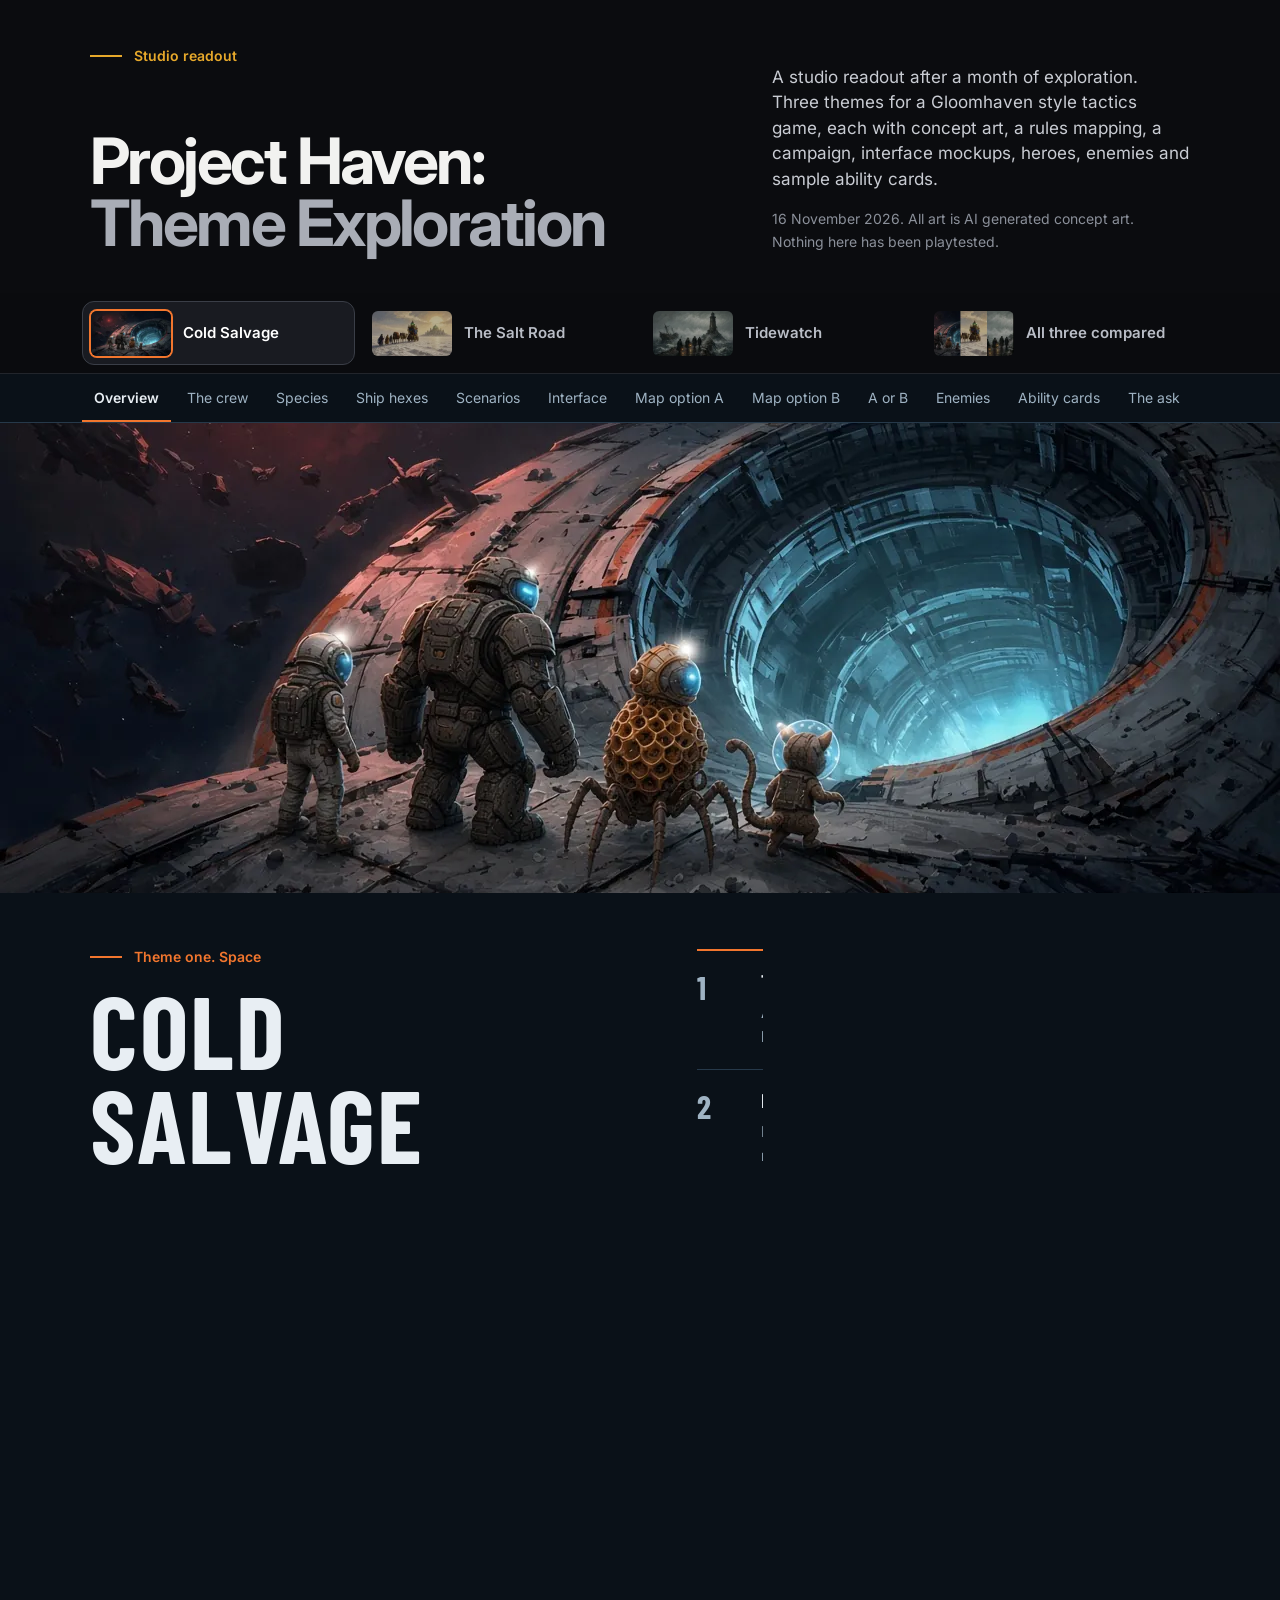
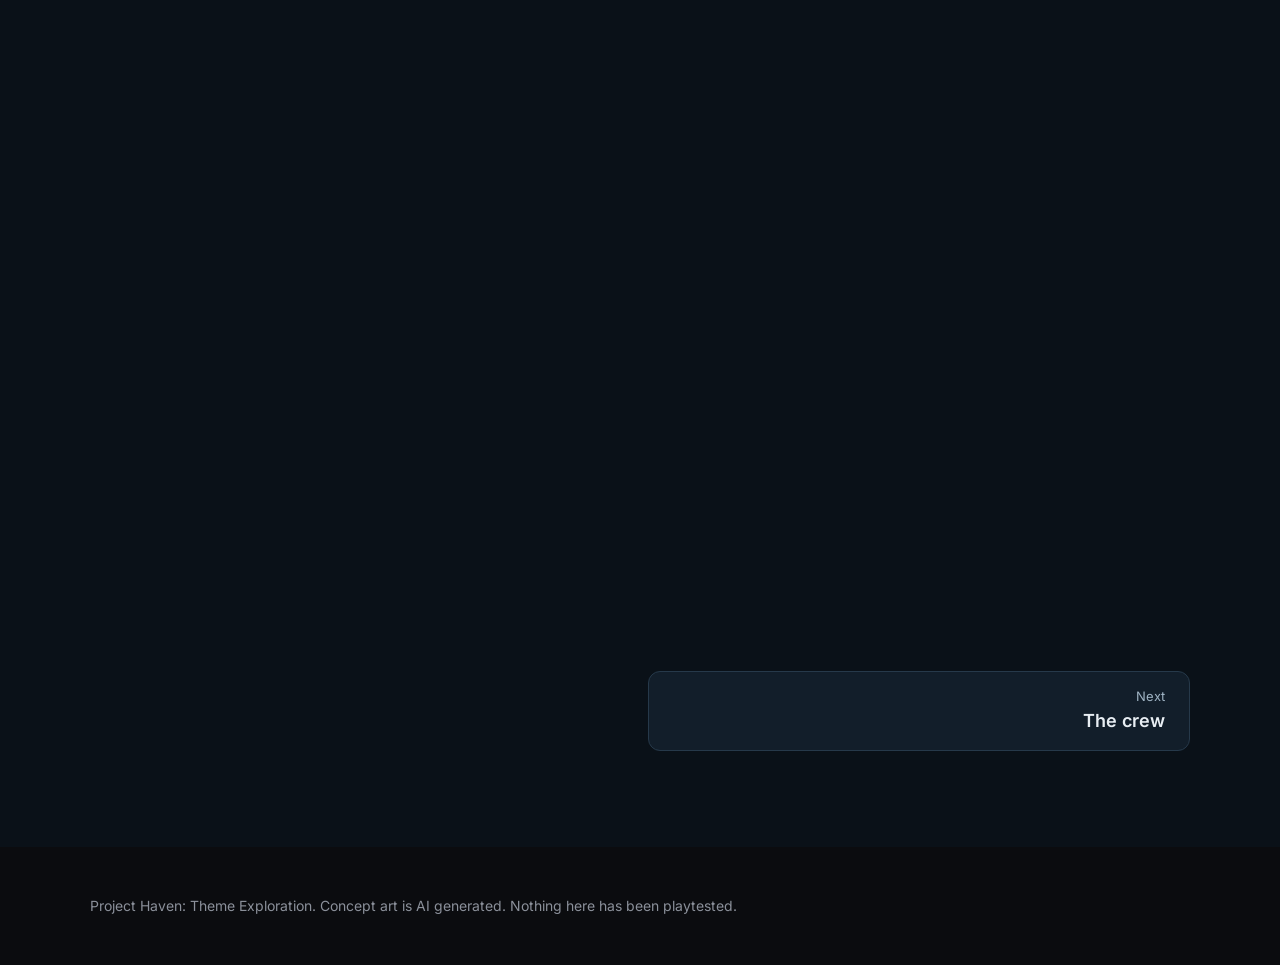
==== commit bbfae1a5: "Crew builds: name the shared core both builds keep (V=20261116h)" ====
--- a/index.html
+++ b/index.html
@@ -495,6 +495,35 @@
 .cw-opt{padding-top:10px;margin-top:10px;border-top:1px solid var(--line);font-size:14px;line-height:1.45}
 .cw-opt p+p{margin-top:6px}
 .cw-opt b{margin-right:8px}
+.cw-bd{margin-top:28px}
+.cw-bd .cw-k span{text-transform:none;letter-spacing:0;font-weight:400;margin-left:8px}
+.cw-bg{display:grid;grid-template-columns:1fr 1fr;gap:16px;margin-top:10px}
+.cw-b{padding:14px 16px;border-radius:12px;border:1px solid var(--line);border-top:3px solid var(--ca);background:var(--panel)}
+.cw-b b{font-family:var(--display);text-transform:uppercase;font-size:22px;line-height:1.1;letter-spacing:.02em}
+.cw-b p{font-size:16px;line-height:1.45;margin-top:6px}
+.cw-b small{display:block;font-size:13px;line-height:1.45;color:var(--muted);margin-top:8px}
+.cw-path{display:grid;gap:10px}
+.cw-pr{display:grid;grid-template-columns:56px minmax(0,1fr) minmax(0,1fr);gap:12px;align-items:stretch}
+.cw-phd{align-items:start;margin-bottom:4px}
+.cw-ph b{font-family:var(--display);text-transform:uppercase;font-size:18px;color:var(--ca)}
+.cw-ph p{font-size:14px;line-height:1.45;color:var(--muted);margin-top:4px}
+.cw-plv{display:flex;flex-direction:column;align-items:center;justify-content:center;gap:4px}
+.cw-plv small{font-size:11px;font-weight:600;letter-spacing:.06em;text-transform:uppercase;color:var(--ca)}
+.cw-star{display:flex;align-items:center;justify-content:center;width:34px;height:34px;clip-path:polygon(50% 0,61% 35%,98% 35%,68% 57%,79% 91%,50% 70%,21% 91%,32% 57%,2% 35%,39% 35%);background:#4FD1E8;color:#0B1620;font-weight:700;font-size:13px;padding-top:3px}
+.cw-mc{border:1px solid #2E5A6E;border-radius:10px;overflow:hidden;background:#17293A;font-size:14px;line-height:1.45;display:flex;flex-direction:column}
+.cw-mt{display:flex;align-items:center;justify-content:space-between;gap:8px;min-height:38px;padding:0 12px;background:#0F1E2B;border-bottom:1px solid #2E5A6E}
+.cw-mt b{font-size:15px}
+.cw-bn{font-size:11px;font-weight:600;letter-spacing:.04em;text-transform:uppercase;color:var(--ca);margin-left:6px}
+.cw-mh{padding:6px 12px;flex:1;display:flex;align-items:center;flex-wrap:wrap;gap:0 4px}
+.cw-mh:last-child{background:#1D3347}
+.cw-mi{display:flex;align-items:center;justify-content:center;height:26px;background:linear-gradient(#17293A 50%,#1D3347 50%);position:relative}
+.cw-mi:before{content:"";position:absolute;left:12px;right:12px;top:50%;border-top:1px solid #2E5A6E}
+.cw-mi span{position:relative}
+.cw-mi span{display:inline-flex;align-items:center;height:22px;padding:0 10px;border-radius:11px;border:1px solid #4FD1E8;background:#0B1620;font-size:12px;font-weight:600;color:#BFEFF7}
+.cw-path .cw-bn{display:none}
+.cw-sock .cw-bn{display:inline;margin-left:8px}
+.cw-sock b{display:inline}
+.cw-sd{display:block}
 .cw-mods{display:grid;grid-template-columns:repeat(3,minmax(0,1fr));gap:16px}
 .cw-sock{border:1px solid var(--line);border-radius:10px;padding:12px 14px;font-size:14px;line-height:1.45}
 .cw-sock b{display:block;font-size:15px}
@@ -517,7 +546,14 @@
  .cw-src{grid-template-columns:1fr;gap:16px}
  .cw-list li{grid-template-columns:32px minmax(0,1fr);gap:4px 12px}
  .cw-list li .cw-h2{grid-column:2}
- .cw-lv,.cw-mods{grid-template-columns:1fr}
+ .cw-mods,.cw-bg{grid-template-columns:1fr}
+ .cw-pr{grid-template-columns:1fr 1fr;gap:8px}
+ .cw-pr>.cw-plv{grid-column:1/-1;flex-direction:row;justify-content:flex-start;gap:8px;margin-top:8px}
+ .cw-phd>span{display:none}
+ .cw-mc{font-size:13px}
+ .cw-mt{flex-direction:column;align-items:flex-start;justify-content:center;gap:0;padding:6px 10px}
+ .cw-bn{margin-left:0}
+ .cw-mh{padding:8px 10px}
  .cw-body{padding:4px 16px 20px}
 }
 @media print{.cw-p[hidden]{display:block}}
@@ -550,7 +586,7 @@
 <p class="swap">Our test: swap every space noun for a fantasy one. If the scenario still plays the same, we cut it.</p>
 <div class="ex"><div class="panel"><b>Fails</b><p>Kill six raiders with blasters. That is bandits with crossbows.</p></div><div class="panel"><b>Passes</b><p>Cut three bulkheads before the air runs out. Every hatch you open vents the room and drags everyone one hex toward it.</p></div></div></div>
 <div class="pc pcpad"><h4>Why it wins</h4><ul><li>The room is the enemy, so the rules have work to do beyond damage.</li><li>Six alien body plans that no fantasy setting can do.</li><li>Hard surface art is modular: the cheapest of the three themes to keep consistent, by our estimate.</li></ul>
-<h4>What it costs</h4><ul><li>The busiest genre of the three, with Phantom Epoch, Rogue Angels and Stars of Akarios already there.</li><li>Players expect guns, so guns stay short ranged and expensive.</li><li>Grey corridors get dull, so every sector gets its own look and hazard.</li></ul></div></div></div></section><section data-v="s" data-c="crew" class="spread t-s" id="crew" aria-label="Cold Salvage: the starting crew"><div class="wrap"><div class="sh"><p class="eyebrow">The playable crew</p><h3>Four bodies, four decks</h3><p class="lead" style="margin-top:16px;font-size:18px">Each deck is built on one rule that only its body could have. The Thren and the Sarn unlock later.</p></div><div class="cw"><div class="cw-tabs" role="tablist" aria-label="Characters"><button type="button" role="tab" id="cwt-breacher" aria-controls="cwp-breacher" aria-selected="true" tabindex="0" style="--ca:#E3B341"><span class="art img-sp_durr_suit" aria-hidden="true"></span><span class="cw-tl"><b>Breacher</b><small>The Durr</small></span></button><button type="button" role="tab" id="cwt-cutter" aria-controls="cwp-cutter" aria-selected="false" tabindex="-1" style="--ca:#F2762E"><span class="art img-sp_human_suit" aria-hidden="true"></span><span class="cw-tl"><b>Cutter</b><small>Human</small></span></button><button type="button" role="tab" id="cwt-tender" aria-controls="cwp-tender" aria-selected="false" tabindex="-1" style="--ca:#7FD69A"><span class="art img-sp_murmur_suit" aria-hidden="true"></span><span class="cw-tl"><b>Tender</b><small>The Murmur</small></span></button><button type="button" role="tab" id="cwt-runner" aria-controls="cwp-runner" aria-selected="false" tabindex="-1" style="--ca:#B9A2F2"><span class="art img-sp_tikkri_suit" aria-hidden="true"></span><span class="cw-tl"><b>Runner</b><small>The Tikkri</small></span></button></div><div class="cw-p" role="tabpanel" id="cwp-breacher" aria-labelledby="cwt-breacher" style="--ca:#E3B341"><div class="cw-top"><div class="cw-id"><p class="cw-sp">The Durr</p><h4>Breacher</h4><p class="cw-th">Be the wall. The Durr wins by standing in the one hex that matters.</p><div class="cw-rule"><p class="cw-k">Signature rule</p><b>Doorframe</b><p>End a move in a doorway, bulkhead or breach and you brace it. A braced hex holds air, blocks decompression and enemies cannot path through it. Cards marked Braced hit harder while you stand there.</p><p class="cw-sr">Species: anchored. Push, pull and decompression never move the Durr.</p></div><dl class="cw-st"><div><dt>Hand</dt><dd>10 cards</dd></div><div><dt>Health</dt><dd>10 to 26</dd></div><div><dt>Lost actions</dt><dd>5</dd></div><div><dt>Complexity</dt><dd>2 of 5</dd></div></dl></div><div class="cw-cards"><div class="cw-c"><svg viewBox="0 0 300 440" role="img" aria-label="Ability card Hold the Line, initiative 15" style="font-family:var(--sans)"><rect x="2" y="2" width="296" height="436" rx="18" fill="#0E1A25" stroke="#4FD1E8" stroke-width="3"/><rect x="9" y="9" width="282" height="422" rx="13" fill="none" stroke="#4FD1E8" stroke-opacity="0.45" stroke-width="1.2" /><polygon points="30,14 270,14 280,24 280,42 270,52 30,52 20,42 20,24" fill="#0A131C" stroke="#4FD1E8" stroke-width="1.5"/><rect x="22" y="22" width="14" height="22" fill="#E3B341" opacity="0.9"/><rect x="264" y="22" width="14" height="22" fill="#E3B341" opacity="0.9"/><text x="150" y="35" font-size="19" font-weight="700" fill="#E6EDF2" text-anchor="middle" dominant-baseline="central">Hold the Line</text><rect x="18" y="62" width="264" height="152" rx="10" fill="#17293A"/><rect x="18" y="250" width="264" height="152" rx="10" fill="#1D3347"/><path d="M18 206 H138 V246 H26 a8 8 0 0 1 -8 -8 Z" fill="#17293A"/><path d="M18 214 V238 a8 8 0 0 0 8 8 H138" fill="none" stroke="#4FD1E8" stroke-opacity="0.6" stroke-width="1.5"/><g transform="translate(29 221) scale(0.916667)" fill="none" stroke="#4FD1E8" stroke-width="2.2" stroke-linecap="round" stroke-linejoin="round"><path d="M6 18 L19 5"/><path d="M8 12 L12 16"/><path d="M4 20 L6 18"/></g><text x="62" y="232" font-size="20" font-weight="700" fill="#E6EDF2" dominant-baseline="central">2</text><path d="M282 258 H162 V218 H274 a8 8 0 0 1 8 8 Z" fill="#1D3347"/><path d="M162 218 H274 a8 8 0 0 1 8 8 V250" fill="none" stroke="#4FD1E8" stroke-opacity="0.6" stroke-width="1.5"/><g transform="translate(226.5 221) scale(0.916667)" fill="none" stroke="#4FD1E8" stroke-width="2.2" stroke-linecap="round" stroke-linejoin="round"><path d="M5 6 l6 6 -6 6"/><path d="M13 6 l6 6 -6 6"/></g><text x="271" y="232" text-anchor="end" font-size="20" font-weight="700" fill="#E6EDF2" dominant-baseline="central">2</text><g transform="translate(87.6172 97) scale(1)" fill="none" stroke="#4FD1E8" stroke-width="2.2" stroke-linecap="round" stroke-linejoin="round"><path d="M6 18 L19 5"/><path d="M8 12 L12 16"/><path d="M4 20 L6 18"/></g><text x="115.6" y="109" font-size="25" font-weight="700" fill="#E6EDF2" dominant-baseline="central">Attack 3</text><text x="150" y="141" font-size="17" font-weight="500" fill="#9FB6C7" text-anchor="middle" dominant-baseline="central">Braced: Attack +2</text><g transform="translate(74.7891 274) scale(1)" fill="none" stroke="#4FD1E8" stroke-width="2.2" stroke-linecap="round" stroke-linejoin="round"><path d="M12 3 l7 3 v6 c0 4.5 -3 7.5 -7 9 -4 -1.5 -7 -4.5 -7 -9 V6 z"/><path d="M9 10 l3 3 3 -3"/></g><text x="102.8" y="286" font-size="25" font-weight="700" fill="#E6EDF2" dominant-baseline="central">Retaliate 2</text><text x="150" y="318" font-size="17" font-weight="500" fill="#9FB6C7" text-anchor="middle" dominant-baseline="central">While braced</text><text x="150" y="344" font-size="17" font-weight="500" fill="#9FB6C7" text-anchor="middle" dominant-baseline="central">Persistent, six uses</text><polygon points="40.0,173.0 44.7,183.5 56.2,184.7 47.6,192.5 50.0,203.8 40.0,198.0 30.0,203.8 32.4,192.5 23.8,184.7 35.3,183.5" fill="#E3B341" stroke="#0E1A25" stroke-width="1"/><text x="40" y="191" font-size="14" font-weight="700" fill="#0E1A25" text-anchor="middle" dominant-baseline="central">1</text><g transform="translate(250 366) scale(1)" fill="none" stroke="#E3B341" stroke-width="2.2" stroke-linecap="round" stroke-linejoin="round"><path d="M12 3 c1 4 5 5 5 10 a5 5 0 0 1 -10 0 c0 -2 1 -3 2 -4 0 2 1 3 2 3 0 -3 -1 -5 1 -9 z"/></g><g transform="translate(222 366) scale(1)" fill="none" stroke="#E3B341" stroke-width="2.2" stroke-linecap="round" stroke-linejoin="round"><path d="M19 12 a7 7 0 1 1 -2 -5"/><path d="M18 3 v5 h-5"/></g><polygon points="174.9,242.3 160.3,256.9 139.7,256.9 125.1,242.3 125.1,221.7 139.7,207.1 160.3,207.1 174.9,221.7" fill="#0A131C" stroke="#E3B341" stroke-width="3" stroke-linejoin="round"/><text x="150" y="233" font-size="25" font-weight="700" fill="#E3B341" text-anchor="middle" dominant-baseline="central">15</text><circle cx="150" cy="421" r="13" fill="#0A131C" stroke="#4FD1E8" stroke-width="1.5"/><text x="150" y="421" font-size="14" font-weight="700" fill="#E6EDF2" text-anchor="middle" dominant-baseline="central">2</text></svg></div><div class="cw-c"><svg viewBox="0 0 300 440" role="img" aria-label="Ability card Pressure Ram, initiative 63" style="font-family:var(--sans)"><rect x="2" y="2" width="296" height="436" rx="18" fill="#0E1A25" stroke="#4FD1E8" stroke-width="3"/><rect x="9" y="9" width="282" height="422" rx="13" fill="none" stroke="#4FD1E8" stroke-opacity="0.45" stroke-width="1.2" /><polygon points="30,14 270,14 280,24 280,42 270,52 30,52 20,42 20,24" fill="#0A131C" stroke="#4FD1E8" stroke-width="1.5"/><rect x="22" y="22" width="14" height="22" fill="#E3B341" opacity="0.9"/><rect x="264" y="22" width="14" height="22" fill="#E3B341" opacity="0.9"/><text x="150" y="35" font-size="19" font-weight="700" fill="#E6EDF2" text-anchor="middle" dominant-baseline="central">Pressure Ram</text><rect x="18" y="62" width="264" height="152" rx="10" fill="#17293A"/><rect x="18" y="250" width="264" height="152" rx="10" fill="#1D3347"/><path d="M18 206 H138 V246 H26 a8 8 0 0 1 -8 -8 Z" fill="#17293A"/><path d="M18 214 V238 a8 8 0 0 0 8 8 H138" fill="none" stroke="#4FD1E8" stroke-opacity="0.6" stroke-width="1.5"/><g transform="translate(29 221) scale(0.916667)" fill="none" stroke="#4FD1E8" stroke-width="2.2" stroke-linecap="round" stroke-linejoin="round"><path d="M6 18 L19 5"/><path d="M8 12 L12 16"/><path d="M4 20 L6 18"/></g><text x="62" y="232" font-size="20" font-weight="700" fill="#E6EDF2" dominant-baseline="central">2</text><path d="M282 258 H162 V218 H274 a8 8 0 0 1 8 8 Z" fill="#1D3347"/><path d="M162 218 H274 a8 8 0 0 1 8 8 V250" fill="none" stroke="#4FD1E8" stroke-opacity="0.6" stroke-width="1.5"/><g transform="translate(226.5 221) scale(0.916667)" fill="none" stroke="#4FD1E8" stroke-width="2.2" stroke-linecap="round" stroke-linejoin="round"><path d="M5 6 l6 6 -6 6"/><path d="M13 6 l6 6 -6 6"/></g><text x="271" y="232" text-anchor="end" font-size="20" font-weight="700" fill="#E6EDF2" dominant-baseline="central">2</text><g transform="translate(87.8594 84) scale(1)" fill="none" stroke="#4FD1E8" stroke-width="2.2" stroke-linecap="round" stroke-linejoin="round"><path d="M6 18 L19 5"/><path d="M8 12 L12 16"/><path d="M4 20 L6 18"/></g><text x="115.9" y="96" font-size="25" font-weight="700" fill="#E6EDF2" dominant-baseline="central">Attack 5</text><text x="150" y="128" font-size="17" font-weight="500" fill="#9FB6C7" text-anchor="middle" dominant-baseline="central">Three hexes in a line</text><text x="150" y="154" font-size="17" font-weight="500" fill="#9FB6C7" text-anchor="middle" dominant-baseline="central">Spend Pressure: Push 2</text><g transform="translate(93.1953 303) scale(1)" fill="none" stroke="#4FD1E8" stroke-width="2.2" stroke-linecap="round" stroke-linejoin="round"><path d="M5 6 l6 6 -6 6"/><path d="M13 6 l6 6 -6 6"/></g><text x="121.2" y="315" font-size="25" font-weight="700" fill="#E6EDF2" dominant-baseline="central">Move 4</text><polygon points="40.0,173.0 44.7,183.5 56.2,184.7 47.6,192.5 50.0,203.8 40.0,198.0 30.0,203.8 32.4,192.5 23.8,184.7 35.3,183.5" fill="#E3B341" stroke="#0E1A25" stroke-width="1"/><text x="40" y="191" font-size="14" font-weight="700" fill="#0E1A25" text-anchor="middle" dominant-baseline="central">1</text><g transform="translate(250 178) scale(1)" fill="none" stroke="#E3B341" stroke-width="2.2" stroke-linecap="round" stroke-linejoin="round"><path d="M12 3 c1 4 5 5 5 10 a5 5 0 0 1 -10 0 c0 -2 1 -3 2 -4 0 2 1 3 2 3 0 -3 -1 -5 1 -9 z"/></g><polygon points="174.9,242.3 160.3,256.9 139.7,256.9 125.1,242.3 125.1,221.7 139.7,207.1 160.3,207.1 174.9,221.7" fill="#0A131C" stroke="#E3B341" stroke-width="3" stroke-linejoin="round"/><text x="150" y="233" font-size="25" font-weight="700" fill="#E3B341" text-anchor="middle" dominant-baseline="central">63</text><circle cx="150" cy="421" r="13" fill="#0A131C" stroke="#4FD1E8" stroke-width="1.5"/><text x="150" y="421" font-size="14" font-weight="700" fill="#E6EDF2" text-anchor="middle" dominant-baseline="central">8</text></svg></div><div class="cw-c"><svg viewBox="0 0 300 440" role="img" aria-label="Ability card Hull Jack, initiative 76" style="font-family:var(--sans)"><rect x="2" y="2" width="296" height="436" rx="18" fill="#0E1A25" stroke="#4FD1E8" stroke-width="3"/><rect x="9" y="9" width="282" height="422" rx="13" fill="none" stroke="#4FD1E8" stroke-opacity="0.45" stroke-width="1.2" /><polygon points="30,14 270,14 280,24 280,42 270,52 30,52 20,42 20,24" fill="#0A131C" stroke="#4FD1E8" stroke-width="1.5"/><rect x="22" y="22" width="14" height="22" fill="#E3B341" opacity="0.9"/><rect x="264" y="22" width="14" height="22" fill="#E3B341" opacity="0.9"/><text x="150" y="35" font-size="19" font-weight="700" fill="#E6EDF2" text-anchor="middle" dominant-baseline="central">Hull Jack</text><rect x="18" y="62" width="264" height="152" rx="10" fill="#17293A"/><rect x="18" y="250" width="264" height="152" rx="10" fill="#1D3347"/><path d="M18 206 H138 V246 H26 a8 8 0 0 1 -8 -8 Z" fill="#17293A"/><path d="M18 214 V238 a8 8 0 0 0 8 8 H138" fill="none" stroke="#4FD1E8" stroke-opacity="0.6" stroke-width="1.5"/><g transform="translate(29 221) scale(0.916667)" fill="none" stroke="#4FD1E8" stroke-width="2.2" stroke-linecap="round" stroke-linejoin="round"><path d="M6 18 L19 5"/><path d="M8 12 L12 16"/><path d="M4 20 L6 18"/></g><text x="62" y="232" font-size="20" font-weight="700" fill="#E6EDF2" dominant-baseline="central">2</text><path d="M282 258 H162 V218 H274 a8 8 0 0 1 8 8 Z" fill="#1D3347"/><path d="M162 218 H274 a8 8 0 0 1 8 8 V250" fill="none" stroke="#4FD1E8" stroke-opacity="0.6" stroke-width="1.5"/><g transform="translate(226.5 221) scale(0.916667)" fill="none" stroke="#4FD1E8" stroke-width="2.2" stroke-linecap="round" stroke-linejoin="round"><path d="M5 6 l6 6 -6 6"/><path d="M13 6 l6 6 -6 6"/></g><text x="271" y="232" text-anchor="end" font-size="20" font-weight="700" fill="#E6EDF2" dominant-baseline="central">2</text><g transform="translate(83.1406 84) scale(1)" fill="none" stroke="#4FD1E8" stroke-width="2.2" stroke-linecap="round" stroke-linejoin="round"><circle cx="12" cy="12" r="3"/><circle cx="5" cy="7" r="2"/><circle cx="19" cy="7" r="2"/><circle cx="12" cy="20" r="2"/></g><text x="111.1" y="96" font-size="25" font-weight="700" fill="#E6EDF2" dominant-baseline="central">Hull Jack</text><text x="150" y="128" font-size="17" font-weight="500" fill="#9FB6C7" text-anchor="middle" dominant-baseline="central">Place in an adjacent doorway</text><text x="150" y="154" font-size="17" font-weight="500" fill="#9FB6C7" text-anchor="middle" dominant-baseline="central">Health 6. Seals the doorway</text><g transform="translate(99.5156 287) scale(1)" fill="none" stroke="#4FD1E8" stroke-width="2.2" stroke-linecap="round" stroke-linejoin="round"><path d="M12 5 v14 M5 12 h14"/></g><text x="127.5" y="299" font-size="25" font-weight="700" fill="#E6EDF2" dominant-baseline="central">Heal 3</text><text x="150" y="331" font-size="17" font-weight="500" fill="#9FB6C7" text-anchor="middle" dominant-baseline="central">Self</text><polygon points="40.0,173.0 44.7,183.5 56.2,184.7 47.6,192.5 50.0,203.8 40.0,198.0 30.0,203.8 32.4,192.5 23.8,184.7 35.3,183.5" fill="#E3B341" stroke="#0E1A25" stroke-width="1"/><text x="40" y="191" font-size="14" font-weight="700" fill="#0E1A25" text-anchor="middle" dominant-baseline="central">1</text><g transform="translate(250 178) scale(1)" fill="none" stroke="#E3B341" stroke-width="2.2" stroke-linecap="round" stroke-linejoin="round"><path d="M12 3 c1 4 5 5 5 10 a5 5 0 0 1 -10 0 c0 -2 1 -3 2 -4 0 2 1 3 2 3 0 -3 -1 -5 1 -9 z"/></g><polygon points="174.9,242.3 160.3,256.9 139.7,256.9 125.1,242.3 125.1,221.7 139.7,207.1 160.3,207.1 174.9,221.7" fill="#0A131C" stroke="#E3B341" stroke-width="3" stroke-linejoin="round"/><text x="150" y="233" font-size="25" font-weight="700" fill="#E3B341" text-anchor="middle" dominant-baseline="central">76</text><circle cx="150" cy="421" r="13" fill="#0A131C" stroke="#4FD1E8" stroke-width="1.5"/><text x="150" y="421" font-size="14" font-weight="700" fill="#E6EDF2" text-anchor="middle" dominant-baseline="central">9</text></svg></div></div></div><div class="cw-src"><p><b>Draws on</b>Brute and Red Guard for Shield and Retaliate; Banner Spear for position mattering.</p><p><b>New here</b>The character is terrain. Its best hex is a doorway, which turns the room rules into its toolkit.</p></div><details class="cw-more"><summary><span>Full deck, level choices and suit</span></summary><div class="cw-body"><p class="cw-h">Level 1 deck, 10 cards. Initiative: Medium, 11 to 88. Shields come early.</p><ol class="cw-list"><li><span class="cw-n">1</span><span class="cw-nm"><b>Load Bearing</b><em>Initiative 11</em></span><span class="cw-h2"><small>Top</small>Shield 2, Self, until end of round</span><span class="cw-h2"><small>Bottom</small>Move 3, End in a doorway: Retaliate 1 this round</span></li><li><span class="cw-n">2</span><span class="cw-nm"><b>Hold the Line</b><em>Initiative 15</em></span><span class="cw-h2"><small>Top</small>Attack 3, Braced: Attack +2</span><span class="cw-h2"><small>Bottom</small>Retaliate 2, While braced, six uses <i class="tg tg-p">Persistent</i><i class="tg tg-l">Lost</i></span></li><li><span class="cw-n">3</span><span class="cw-nm"><b>Grab Hold</b><em>Initiative 21</em></span><span class="cw-h2"><small>Top</small>Attack 2, Two adjacent enemies</span><span class="cw-h2"><small>Bottom</small>Pull 3, Ally within 4, toward you</span></li><li><span class="cw-n">4</span><span class="cw-nm"><b>Plating</b><em>Initiative 27</em></span><span class="cw-h2"><small>Top</small>Shield 1, You and adjacent allies, Until end of round</span><span class="cw-h2"><small>Bottom</small>Move 3, Spend Pressure: Move +2</span></li><li><span class="cw-n">5</span><span class="cw-nm"><b>Bulkhead Slam</b><em>Initiative 34</em></span><span class="cw-h2"><small>Top</small>Attack 3, Push 2</span><span class="cw-h2"><small>Bottom</small>Move 3, Create Pressure</span></li><li><span class="cw-n">6</span><span class="cw-nm"><b>Ballast Drop</b><em>Initiative 42</em></span><span class="cw-h2"><small>Top</small>Attack 3, Immobilize</span><span class="cw-h2"><small>Bottom</small>Move 2, Ignore hazards</span></li><li><span class="cw-n">7</span><span class="cw-nm"><b>Cave In</b><em>Initiative 52</em></span><span class="cw-h2"><small>Top</small>Attack 4, All adjacent enemies, Create Pressure <i class="tg tg-l">Lost</i></span><span class="cw-h2"><small>Bottom</small>Move 2, Shield 1 this round</span></li><li><span class="cw-n">8</span><span class="cw-nm"><b>Pressure Ram</b><em>Initiative 63</em></span><span class="cw-h2"><small>Top</small>Attack 5, Three hexes in a line, Spend Pressure: Push 2 <i class="tg tg-l">Lost</i></span><span class="cw-h2"><small>Bottom</small>Move 4</span></li><li><span class="cw-n">9</span><span class="cw-nm"><b>Hull Jack</b><em>Initiative 76</em></span><span class="cw-h2"><small>Top</small>Hull Jack, Place in an adjacent doorway, Health 6. Seals the doorway <i class="tg tg-l">Lost</i></span><span class="cw-h2"><small>Bottom</small>Heal 3, Self</span></li><li><span class="cw-n">10</span><span class="cw-nm"><b>Last Bulkhead</b><em>Initiative 88</em></span><span class="cw-h2"><small>Top</small>Heal 2, Self, Shield 1 this round</span><span class="cw-h2"><small>Bottom</small>Wall, Adjacent empty hex, Becomes a wall <i class="tg tg-l">Lost</i></span></li></ol><p class="cw-h">Level choices: pick one card of each pair</p><div class="cw-lv"><div class="cw-pair"><p class="cw-lvn">Level 2</p><div class="cw-opt"><p><b>Doorstop</b><em>Wall build, initiative 14</em></p><p><small>Top</small>Shield 2, Braced: Shield 3 instead</p><p><small>Bottom</small>Retaliate 2, This round, while braced</p></div><div class="cw-opt"><p><b>Battering Gait</b><em>Ram build, initiative 46</em></p><p><small>Top</small>Attack 4, Push 2, Spend Pressure: Push 4</p><p><small>Bottom</small>Move 4</p></div></div><div class="cw-pair"><p class="cw-lvn">Level 3</p><div class="cw-opt"><p><b>Pressure Lock</b><em>Wall build, initiative 68</em></p><p><small>Top</small>Brace, Every doorway within 3, Until end of round <i class="tg tg-l">Lost</i></p><p><small>Bottom</small>Pull 2, Enemy within 3</p></div><div class="cw-opt"><p><b>Shear Line</b><em>Ram build, initiative 37</em></p><p><small>Top</small>Attack 4, Wound, Braced: Attack +1</p><p><small>Bottom</small>Move 3, Create Pressure</p></div></div></div><p class="cw-h">Suit modules: one socket opens per work order</p><div class="cw-mods"><div class="cw-sock"><p class="cw-sn">Frame socket</p><p class="cw-wo">Work order: Hold a braced doorway with three enemies adjacent.</p><p><b>Mag Clamps</b>Brace any hex next to a wall, not only doorways.</p><p class="cw-or">or</p><p><b>Ballast Plates</b>Maximum health +2.</p></div><div class="cw-sock"><p class="cw-sn">Tool socket</p><p class="cw-wo">Work order: Finish a breached room with the air clock above half.</p><p><b>Jack Mark Two</b>Your Hull Jack has Health 10 and Retaliate 1.</p><p class="cw-or">or</p><p><b>Pry Bar</b>Braced attacks get Push +1.</p></div><div class="cw-sock"><p class="cw-sn">Core socket</p><p class="cw-wo">Work order: Seal ten doorways across the campaign.</p><p><b>Pressure Tank</b>Each scenario starts with Pressure in the room.</p><p class="cw-or">or</p><p><b>Seal Foam</b>Once a scenario, brace a second doorway for a round.</p></div></div></div></details></div><div class="cw-p" role="tabpanel" id="cwp-cutter" aria-labelledby="cwt-cutter" style="--ca:#F2762E" hidden><div class="cw-top"><div class="cw-id"><p class="cw-sp">Human</p><h4>Cutter</h4><p class="cw-th">Run the torch hot. Small cuts store heat, the big cut spends it, if the suit holds.</p><div class="cw-rule"><p class="cw-k">Signature rule</p><b>Torch gauge</b><p>A gauge from 0 to 4 on the character mat. Torch +1 cards fill it, Spend Torch cards pay it out for bonus damage, and Vent empties it into the room as Heat. End your turn at 4 and the torch overheats: suffer 2 damage and reset to 0.</p><p class="cw-sr">Species: none. Humans are the baseline, so the Cutter teaches the game. A hot torch also makes the Cutter the warmest suit, and Rime grows toward the warmest suit.</p></div><dl class="cw-st"><div><dt>Hand</dt><dd>10 cards</dd></div><div><dt>Health</dt><dd>8 to 20</dd></div><div><dt>Lost actions</dt><dd>5</dd></div><div><dt>Complexity</dt><dd>1 of 5</dd></div></dl></div><div class="cw-cards"><div class="cw-c"><svg viewBox="0 0 300 440" role="img" aria-label="Ability card Through Cut, initiative 47" style="font-family:var(--sans)"><rect x="2" y="2" width="296" height="436" rx="18" fill="#0E1A25" stroke="#4FD1E8" stroke-width="3"/><rect x="9" y="9" width="282" height="422" rx="13" fill="none" stroke="#4FD1E8" stroke-opacity="0.45" stroke-width="1.2" /><polygon points="30,14 270,14 280,24 280,42 270,52 30,52 20,42 20,24" fill="#0A131C" stroke="#4FD1E8" stroke-width="1.5"/><rect x="22" y="22" width="14" height="22" fill="#F2762E" opacity="0.9"/><rect x="264" y="22" width="14" height="22" fill="#F2762E" opacity="0.9"/><text x="150" y="35" font-size="19" font-weight="700" fill="#E6EDF2" text-anchor="middle" dominant-baseline="central">Through Cut</text><rect x="18" y="62" width="264" height="152" rx="10" fill="#17293A"/><rect x="18" y="250" width="264" height="152" rx="10" fill="#1D3347"/><path d="M18 206 H138 V246 H26 a8 8 0 0 1 -8 -8 Z" fill="#17293A"/><path d="M18 214 V238 a8 8 0 0 0 8 8 H138" fill="none" stroke="#4FD1E8" stroke-opacity="0.6" stroke-width="1.5"/><g transform="translate(29 221) scale(0.916667)" fill="none" stroke="#4FD1E8" stroke-width="2.2" stroke-linecap="round" stroke-linejoin="round"><path d="M6 18 L19 5"/><path d="M8 12 L12 16"/><path d="M4 20 L6 18"/></g><text x="62" y="232" font-size="20" font-weight="700" fill="#E6EDF2" dominant-baseline="central">2</text><path d="M282 258 H162 V218 H274 a8 8 0 0 1 8 8 Z" fill="#1D3347"/><path d="M162 218 H274 a8 8 0 0 1 8 8 V250" fill="none" stroke="#4FD1E8" stroke-opacity="0.6" stroke-width="1.5"/><g transform="translate(226.5 221) scale(0.916667)" fill="none" stroke="#4FD1E8" stroke-width="2.2" stroke-linecap="round" stroke-linejoin="round"><path d="M5 6 l6 6 -6 6"/><path d="M13 6 l6 6 -6 6"/></g><text x="271" y="232" text-anchor="end" font-size="20" font-weight="700" fill="#E6EDF2" dominant-baseline="central">2</text><g transform="translate(87.875 84) scale(1)" fill="none" stroke="#4FD1E8" stroke-width="2.2" stroke-linecap="round" stroke-linejoin="round"><path d="M6 18 L19 5"/><path d="M8 12 L12 16"/><path d="M4 20 L6 18"/></g><text x="115.9" y="96" font-size="25" font-weight="700" fill="#E6EDF2" dominant-baseline="central">Attack 2</text><text x="150" y="128" font-size="17" font-weight="500" fill="#9FB6C7" text-anchor="middle" dominant-baseline="central">Spend Torch 2:</text><text x="150" y="154" font-size="17" font-weight="500" fill="#9FB6C7" text-anchor="middle" dominant-baseline="central">Attack +3</text><g transform="translate(93.9062 287) scale(1)" fill="none" stroke="#4FD1E8" stroke-width="2.2" stroke-linecap="round" stroke-linejoin="round"><path d="M5 6 l6 6 -6 6"/><path d="M13 6 l6 6 -6 6"/></g><text x="121.9" y="299" font-size="25" font-weight="700" fill="#E6EDF2" dominant-baseline="central">Move 5</text><text x="150" y="331" font-size="17" font-weight="500" fill="#9FB6C7" text-anchor="middle" dominant-baseline="central">Jump</text><polygon points="40.0,173.0 44.7,183.5 56.2,184.7 47.6,192.5 50.0,203.8 40.0,198.0 30.0,203.8 32.4,192.5 23.8,184.7 35.3,183.5" fill="#F2762E" stroke="#0E1A25" stroke-width="1"/><text x="40" y="191" font-size="14" font-weight="700" fill="#0E1A25" text-anchor="middle" dominant-baseline="central">1</text><g transform="translate(250 366) scale(1)" fill="none" stroke="#F2762E" stroke-width="2.2" stroke-linecap="round" stroke-linejoin="round"><path d="M12 3 c1 4 5 5 5 10 a5 5 0 0 1 -10 0 c0 -2 1 -3 2 -4 0 2 1 3 2 3 0 -3 -1 -5 1 -9 z"/></g><polygon points="174.9,242.3 160.3,256.9 139.7,256.9 125.1,242.3 125.1,221.7 139.7,207.1 160.3,207.1 174.9,221.7" fill="#0A131C" stroke="#F2762E" stroke-width="3" stroke-linejoin="round"/><text x="150" y="233" font-size="25" font-weight="700" fill="#F2762E" text-anchor="middle" dominant-baseline="central">47</text><circle cx="150" cy="421" r="13" fill="#0A131C" stroke="#4FD1E8" stroke-width="1.5"/><text x="150" y="421" font-size="14" font-weight="700" fill="#E6EDF2" text-anchor="middle" dominant-baseline="central">6</text></svg></div><div class="cw-c"><svg viewBox="0 0 300 440" role="img" aria-label="Ability card Full Burn, initiative 85" style="font-family:var(--sans)"><rect x="2" y="2" width="296" height="436" rx="18" fill="#0E1A25" stroke="#4FD1E8" stroke-width="3"/><rect x="9" y="9" width="282" height="422" rx="13" fill="none" stroke="#4FD1E8" stroke-opacity="0.45" stroke-width="1.2" /><polygon points="30,14 270,14 280,24 280,42 270,52 30,52 20,42 20,24" fill="#0A131C" stroke="#4FD1E8" stroke-width="1.5"/><rect x="22" y="22" width="14" height="22" fill="#F2762E" opacity="0.9"/><rect x="264" y="22" width="14" height="22" fill="#F2762E" opacity="0.9"/><text x="150" y="35" font-size="19" font-weight="700" fill="#E6EDF2" text-anchor="middle" dominant-baseline="central">Full Burn</text><rect x="18" y="62" width="264" height="152" rx="10" fill="#17293A"/><rect x="18" y="250" width="264" height="152" rx="10" fill="#1D3347"/><path d="M18 206 H138 V246 H26 a8 8 0 0 1 -8 -8 Z" fill="#17293A"/><path d="M18 214 V238 a8 8 0 0 0 8 8 H138" fill="none" stroke="#4FD1E8" stroke-opacity="0.6" stroke-width="1.5"/><g transform="translate(29 221) scale(0.916667)" fill="none" stroke="#4FD1E8" stroke-width="2.2" stroke-linecap="round" stroke-linejoin="round"><path d="M6 18 L19 5"/><path d="M8 12 L12 16"/><path d="M4 20 L6 18"/></g><text x="62" y="232" font-size="20" font-weight="700" fill="#E6EDF2" dominant-baseline="central">2</text><path d="M282 258 H162 V218 H274 a8 8 0 0 1 8 8 Z" fill="#1D3347"/><path d="M162 218 H274 a8 8 0 0 1 8 8 V250" fill="none" stroke="#4FD1E8" stroke-opacity="0.6" stroke-width="1.5"/><g transform="translate(226.5 221) scale(0.916667)" fill="none" stroke="#4FD1E8" stroke-width="2.2" stroke-linecap="round" stroke-linejoin="round"><path d="M5 6 l6 6 -6 6"/><path d="M13 6 l6 6 -6 6"/></g><text x="271" y="232" text-anchor="end" font-size="20" font-weight="700" fill="#E6EDF2" dominant-baseline="central">2</text><g transform="translate(87.1484 84) scale(1)" fill="none" stroke="#4FD1E8" stroke-width="2.2" stroke-linecap="round" stroke-linejoin="round"><path d="M6 18 L19 5"/><path d="M8 12 L12 16"/><path d="M4 20 L6 18"/></g><text x="115.1" y="96" font-size="25" font-weight="700" fill="#E6EDF2" dominant-baseline="central">Attack 4</text><text x="150" y="128" font-size="17" font-weight="500" fill="#9FB6C7" text-anchor="middle" dominant-baseline="central">Spend all Torch:</text><text x="150" y="154" font-size="17" font-weight="500" fill="#9FB6C7" text-anchor="middle" dominant-baseline="central">Attack +1 each, and Wound</text><g transform="translate(93.9219 287) scale(1)" fill="none" stroke="#4FD1E8" stroke-width="2.2" stroke-linecap="round" stroke-linejoin="round"><path d="M5 6 l6 6 -6 6"/><path d="M13 6 l6 6 -6 6"/></g><text x="121.9" y="299" font-size="25" font-weight="700" fill="#E6EDF2" dominant-baseline="central">Move 2</text><text x="150" y="331" font-size="17" font-weight="500" fill="#9FB6C7" text-anchor="middle" dominant-baseline="central">Create Heat</text><polygon points="40.0,173.0 44.7,183.5 56.2,184.7 47.6,192.5 50.0,203.8 40.0,198.0 30.0,203.8 32.4,192.5 23.8,184.7 35.3,183.5" fill="#F2762E" stroke="#0E1A25" stroke-width="1"/><text x="40" y="191" font-size="14" font-weight="700" fill="#0E1A25" text-anchor="middle" dominant-baseline="central">1</text><g transform="translate(250 178) scale(1)" fill="none" stroke="#F2762E" stroke-width="2.2" stroke-linecap="round" stroke-linejoin="round"><path d="M12 3 c1 4 5 5 5 10 a5 5 0 0 1 -10 0 c0 -2 1 -3 2 -4 0 2 1 3 2 3 0 -3 -1 -5 1 -9 z"/></g><polygon points="174.9,242.3 160.3,256.9 139.7,256.9 125.1,242.3 125.1,221.7 139.7,207.1 160.3,207.1 174.9,221.7" fill="#0A131C" stroke="#F2762E" stroke-width="3" stroke-linejoin="round"/><text x="150" y="233" font-size="25" font-weight="700" fill="#F2762E" text-anchor="middle" dominant-baseline="central">85</text><circle cx="150" cy="421" r="13" fill="#0A131C" stroke="#4FD1E8" stroke-width="1.5"/><text x="150" y="421" font-size="14" font-weight="700" fill="#E6EDF2" text-anchor="middle" dominant-baseline="central">10</text></svg></div><div class="cw-c"><svg viewBox="0 0 300 440" role="img" aria-label="Ability card Cold Bypass, initiative 61" style="font-family:var(--sans)"><rect x="2" y="2" width="296" height="436" rx="18" fill="#0E1A25" stroke="#4FD1E8" stroke-width="3"/><rect x="9" y="9" width="282" height="422" rx="13" fill="none" stroke="#4FD1E8" stroke-opacity="0.45" stroke-width="1.2" /><polygon points="30,14 270,14 280,24 280,42 270,52 30,52 20,42 20,24" fill="#0A131C" stroke="#4FD1E8" stroke-width="1.5"/><rect x="22" y="22" width="14" height="22" fill="#F2762E" opacity="0.9"/><rect x="264" y="22" width="14" height="22" fill="#F2762E" opacity="0.9"/><text x="150" y="35" font-size="19" font-weight="700" fill="#E6EDF2" text-anchor="middle" dominant-baseline="central">Cold Bypass</text><rect x="18" y="62" width="264" height="152" rx="10" fill="#17293A"/><rect x="18" y="250" width="264" height="152" rx="10" fill="#1D3347"/><path d="M18 206 H138 V246 H26 a8 8 0 0 1 -8 -8 Z" fill="#17293A"/><path d="M18 214 V238 a8 8 0 0 0 8 8 H138" fill="none" stroke="#4FD1E8" stroke-opacity="0.6" stroke-width="1.5"/><g transform="translate(29 221) scale(0.916667)" fill="none" stroke="#4FD1E8" stroke-width="2.2" stroke-linecap="round" stroke-linejoin="round"><path d="M6 18 L19 5"/><path d="M8 12 L12 16"/><path d="M4 20 L6 18"/></g><text x="62" y="232" font-size="20" font-weight="700" fill="#E6EDF2" dominant-baseline="central">2</text><path d="M282 258 H162 V218 H274 a8 8 0 0 1 8 8 Z" fill="#1D3347"/><path d="M162 218 H274 a8 8 0 0 1 8 8 V250" fill="none" stroke="#4FD1E8" stroke-opacity="0.6" stroke-width="1.5"/><g transform="translate(226.5 221) scale(0.916667)" fill="none" stroke="#4FD1E8" stroke-width="2.2" stroke-linecap="round" stroke-linejoin="round"><path d="M5 6 l6 6 -6 6"/><path d="M13 6 l6 6 -6 6"/></g><text x="271" y="232" text-anchor="end" font-size="20" font-weight="700" fill="#E6EDF2" dominant-baseline="central">2</text><g transform="translate(87.6172 97) scale(1)" fill="none" stroke="#4FD1E8" stroke-width="2.2" stroke-linecap="round" stroke-linejoin="round"><path d="M6 18 L19 5"/><path d="M8 12 L12 16"/><path d="M4 20 L6 18"/></g><text x="115.6" y="109" font-size="25" font-weight="700" fill="#E6EDF2" dominant-baseline="central">Attack 3</text><text x="150" y="141" font-size="17" font-weight="500" fill="#9FB6C7" text-anchor="middle" dominant-baseline="central">Spend Heat: Attack +2</text><text x="64.9" y="286" font-size="25" font-weight="700" fill="#E6EDF2" dominant-baseline="central">Insulated Liner</text><text x="150" y="318" font-size="16" font-weight="500" fill="#9FB6C7" text-anchor="middle" dominant-baseline="central">Overheating deals no damage</text><text x="150" y="344" font-size="17" font-weight="500" fill="#9FB6C7" text-anchor="middle" dominant-baseline="central">Persistent, three uses</text><polygon points="40.0,173.0 44.7,183.5 56.2,184.7 47.6,192.5 50.0,203.8 40.0,198.0 30.0,203.8 32.4,192.5 23.8,184.7 35.3,183.5" fill="#F2762E" stroke="#0E1A25" stroke-width="1"/><text x="40" y="191" font-size="14" font-weight="700" fill="#0E1A25" text-anchor="middle" dominant-baseline="central">1</text><g transform="translate(250 366) scale(1)" fill="none" stroke="#F2762E" stroke-width="2.2" stroke-linecap="round" stroke-linejoin="round"><path d="M12 3 c1 4 5 5 5 10 a5 5 0 0 1 -10 0 c0 -2 1 -3 2 -4 0 2 1 3 2 3 0 -3 -1 -5 1 -9 z"/></g><g transform="translate(222 366) scale(1)" fill="none" stroke="#F2762E" stroke-width="2.2" stroke-linecap="round" stroke-linejoin="round"><path d="M19 12 a7 7 0 1 1 -2 -5"/><path d="M18 3 v5 h-5"/></g><polygon points="174.9,242.3 160.3,256.9 139.7,256.9 125.1,242.3 125.1,221.7 139.7,207.1 160.3,207.1 174.9,221.7" fill="#0A131C" stroke="#F2762E" stroke-width="3" stroke-linejoin="round"/><text x="150" y="233" font-size="25" font-weight="700" fill="#F2762E" text-anchor="middle" dominant-baseline="central">61</text><circle cx="150" cy="421" r="13" fill="#0A131C" stroke="#4FD1E8" stroke-width="1.5"/><text x="150" y="421" font-size="14" font-weight="700" fill="#E6EDF2" text-anchor="middle" dominant-baseline="central">8</text></svg></div></div></div><div class="cw-src"><p><b>Draws on</b>Berserker for the self-damage risk; Spellweaver and Elementalist for creating and spending an element.</p><p><b>New here</b>A push-your-luck gauge that is also a target. Running hot draws the Rime, so greed has a cost on the board.</p></div><details class="cw-more"><summary><span>Full deck, level choices and suit</span></summary><div class="cw-body"><p class="cw-h">Level 1 deck, 10 cards. Initiative: Medium, 12 to 85.</p><ol class="cw-list"><li><span class="cw-n">1</span><span class="cw-nm"><b>Hot Tap</b><em>Initiative 12</em></span><span class="cw-h2"><small>Top</small>Attack 2, Two adjacent enemies, Torch +1</span><span class="cw-h2"><small>Bottom</small>Move 4, Torch +1</span></li><li><span class="cw-n">2</span><span class="cw-nm"><b>Arc Cut</b><em>Initiative 18</em></span><span class="cw-h2"><small>Top</small>Attack 4, Create Heat</span><span class="cw-h2"><small>Bottom</small>Move 3, Ignore hazards</span></li><li><span class="cw-n">3</span><span class="cw-nm"><b>Pilot Flame</b><em>Initiative 24</em></span><span class="cw-h2"><small>Top</small>Attack 2, Torch +2</span><span class="cw-h2"><small>Bottom</small>Move 4</span></li><li><span class="cw-n">4</span><span class="cw-nm"><b>Cut the Arm</b><em>Initiative 33</em></span><span class="cw-h2"><small>Top</small>Attack 3, Disarm</span><span class="cw-h2"><small>Bottom</small>Vent 2, Create Heat</span></li><li><span class="cw-n">5</span><span class="cw-nm"><b>Bead Weld</b><em>Initiative 39</em></span><span class="cw-h2"><small>Top</small>Attack 3, Wound, Torch +1</span><span class="cw-h2"><small>Bottom</small>Move 2, Torch +1</span></li><li><span class="cw-n">6</span><span class="cw-nm"><b>Through Cut</b><em>Initiative 47</em></span><span class="cw-h2"><small>Top</small>Attack 2, Spend Torch 2: Attack +3</span><span class="cw-h2"><small>Bottom</small>Move 5, Jump <i class="tg tg-l">Lost</i></span></li><li><span class="cw-n">7</span><span class="cw-nm"><b>Slag Spray</b><em>Initiative 56</em></span><span class="cw-h2"><small>Top</small>Attack 3, Three hexes in an arc, Spend Torch 3: Wound all <i class="tg tg-l">Lost</i></span><span class="cw-h2"><small>Bottom</small>Move 3, Torch +1</span></li><li><span class="cw-n">8</span><span class="cw-nm"><b>Cold Bypass</b><em>Initiative 61</em></span><span class="cw-h2"><small>Top</small>Attack 3, Spend Heat: Attack +2</span><span class="cw-h2"><small>Bottom</small>Insulated Liner, Overheating deals no damage, three uses <i class="tg tg-p">Persistent</i><i class="tg tg-l">Lost</i></span></li><li><span class="cw-n">9</span><span class="cw-nm"><b>Hull Breach</b><em>Initiative 72</em></span><span class="cw-h2"><small>Top</small>Attack 6, All adjacent enemies <i class="tg tg-l">Lost</i></span><span class="cw-h2"><small>Bottom</small>Shield 2, Until end of round</span></li><li><span class="cw-n">10</span><span class="cw-nm"><b>Full Burn</b><em>Initiative 85</em></span><span class="cw-h2"><small>Top</small>Attack 4, Spend all Torch: Attack +1 each, and Wound <i class="tg tg-l">Lost</i></span><span class="cw-h2"><small>Bottom</small>Move 2, Create Heat</span></li></ol><p class="cw-h">Level choices: pick one card of each pair</p><div class="cw-lv"><div class="cw-pair"><p class="cw-lvn">Level 2</p><div class="cw-opt"><p><b>Rip Saw</b><em>Hot build, initiative 29</em></p><p><small>Top</small>Attack 3, Two adjacent enemies, Torch +1</p><p><small>Bottom</small>Move 3, Vent 1: Shield 1 this round</p></div><div class="cw-opt"><p><b>Heat Soak</b><em>Steady build, initiative 66</em></p><p><small>Top</small>Spend Heat, Torch +2, Heal 2, self</p><p><small>Bottom</small>Attack 2, Range 2, Torch +1</p></div></div><div class="cw-pair"><p class="cw-lvn">Level 3</p><div class="cw-opt"><p><b>Kerf</b><em>Hot build, initiative 20</em></p><p><small>Top</small>Attack 3, Spend Torch 2: Ignore Shield</p><p><small>Bottom</small>Move 4</p></div><div class="cw-opt"><p><b>Torch Throw</b><em>Steady build, initiative 70</em></p><p><small>Top</small>Attack 5, Range 3, Spend Torch 2: Wound <i class="tg tg-l">Lost</i></p><p><small>Bottom</small>Move 3, Torch +1</p></div></div></div><p class="cw-h">Suit modules: one socket opens per work order</p><div class="cw-mods"><div class="cw-sock"><p class="cw-sn">Frame socket</p><p class="cw-wo">Work order: Spend a full gauge in one attack.</p><p><b>Heat Sink Fins</b>Overheat at 5 instead of 4.</p><p class="cw-or">or</p><p><b>Asbestos Weave</b>Overheating deals 1 damage, not 2.</p></div><div class="cw-sock"><p class="cw-sn">Tool socket</p><p class="cw-wo">Work order: Finish a scenario without overheating.</p><p><b>Plasma Tip</b>Once a round, Spend Torch 1 for Attack +1 on any attack.</p><p class="cw-or">or</p><p><b>Long Lance</b>Torch attacks can reach 2 hexes.</p></div><div class="cw-sock"><p class="cw-sn">Core socket</p><p class="cw-wo">Work order: Kill three enemies in one round.</p><p><b>Thermal Regulator</b>Start each scenario at Torch 2.</p><p class="cw-or">or</p><p><b>Exhaust Port</b>When you vent, adjacent enemies suffer 1 damage.</p></div></div></div></details></div><div class="cw-p" role="tabpanel" id="cwp-tender" aria-labelledby="cwt-tender" style="--ca:#7FD69A" hidden><div class="cw-top"><div class="cw-id"><p class="cw-sp">The Murmur</p><h4>Tender</h4><p class="cw-th">The healer is the medicine. The Murmur pays for every heal and helper with its own cells, then calls them home.</p><div class="cw-rule"><p class="cw-k">Signature rule</p><b>Cells</b><p>Health is a count of cells. Release spends cells to fuel a heal or to send out a scout cell. Recall brings a summon home and you heal for the health it has left. Release can never take you below 1.</p><p class="cw-sr">Species: a hive in a frame. Damage empties the frame, so the model shows how hurt the Murmur is.</p></div><dl class="cw-st"><div><dt>Hand</dt><dd>11 cards</dd></div><div><dt>Health</dt><dd>8 to 20</dd></div><div><dt>Lost actions</dt><dd>6</dd></div><div><dt>Complexity</dt><dd>3 of 5</dd></div></dl></div><div class="cw-cards"><div class="cw-c"><svg viewBox="0 0 300 440" role="img" aria-label="Ability card Scout Cell, initiative 71" style="font-family:var(--sans)"><rect x="2" y="2" width="296" height="436" rx="18" fill="#0E1A25" stroke="#4FD1E8" stroke-width="3"/><rect x="9" y="9" width="282" height="422" rx="13" fill="none" stroke="#4FD1E8" stroke-opacity="0.45" stroke-width="1.2" /><polygon points="30,14 270,14 280,24 280,42 270,52 30,52 20,42 20,24" fill="#0A131C" stroke="#4FD1E8" stroke-width="1.5"/><rect x="22" y="22" width="14" height="22" fill="#7FD69A" opacity="0.9"/><rect x="264" y="22" width="14" height="22" fill="#7FD69A" opacity="0.9"/><text x="150" y="35" font-size="19" font-weight="700" fill="#E6EDF2" text-anchor="middle" dominant-baseline="central">Scout Cell</text><rect x="18" y="62" width="264" height="152" rx="10" fill="#17293A"/><rect x="18" y="250" width="264" height="152" rx="10" fill="#1D3347"/><path d="M18 206 H138 V246 H26 a8 8 0 0 1 -8 -8 Z" fill="#17293A"/><path d="M18 214 V238 a8 8 0 0 0 8 8 H138" fill="none" stroke="#4FD1E8" stroke-opacity="0.6" stroke-width="1.5"/><g transform="translate(29 221) scale(0.916667)" fill="none" stroke="#4FD1E8" stroke-width="2.2" stroke-linecap="round" stroke-linejoin="round"><path d="M6 18 L19 5"/><path d="M8 12 L12 16"/><path d="M4 20 L6 18"/></g><text x="62" y="232" font-size="20" font-weight="700" fill="#E6EDF2" dominant-baseline="central">2</text><path d="M282 258 H162 V218 H274 a8 8 0 0 1 8 8 Z" fill="#1D3347"/><path d="M162 218 H274 a8 8 0 0 1 8 8 V250" fill="none" stroke="#4FD1E8" stroke-opacity="0.6" stroke-width="1.5"/><g transform="translate(226.5 221) scale(0.916667)" fill="none" stroke="#4FD1E8" stroke-width="2.2" stroke-linecap="round" stroke-linejoin="round"><path d="M5 6 l6 6 -6 6"/><path d="M13 6 l6 6 -6 6"/></g><text x="271" y="232" text-anchor="end" font-size="20" font-weight="700" fill="#E6EDF2" dominant-baseline="central">2</text><g transform="translate(76.8047 84) scale(1)" fill="none" stroke="#4FD1E8" stroke-width="2.2" stroke-linecap="round" stroke-linejoin="round"><circle cx="12" cy="12" r="3"/><circle cx="5" cy="7" r="2"/><circle cx="19" cy="7" r="2"/><circle cx="12" cy="20" r="2"/></g><text x="104.8" y="96" font-size="25" font-weight="700" fill="#E6EDF2" dominant-baseline="central">Scout Cell</text><text x="150" y="128" font-size="17" font-weight="500" fill="#9FB6C7" text-anchor="middle" dominant-baseline="central">Release 2. Summon:</text><text x="150" y="154" font-size="17" font-weight="500" fill="#9FB6C7" text-anchor="middle" dominant-baseline="central">Health 2, Move 3, Attack 1</text><g transform="translate(93.6641 287) scale(1)" fill="none" stroke="#4FD1E8" stroke-width="2.2" stroke-linecap="round" stroke-linejoin="round"><path d="M5 6 l6 6 -6 6"/><path d="M13 6 l6 6 -6 6"/></g><text x="121.7" y="299" font-size="25" font-weight="700" fill="#E6EDF2" dominant-baseline="central">Move 3</text><text x="150" y="331" font-size="17" font-weight="500" fill="#9FB6C7" text-anchor="middle" dominant-baseline="central">Recall one summon</text><polygon points="40.0,173.0 44.7,183.5 56.2,184.7 47.6,192.5 50.0,203.8 40.0,198.0 30.0,203.8 32.4,192.5 23.8,184.7 35.3,183.5" fill="#7FD69A" stroke="#0E1A25" stroke-width="1"/><text x="40" y="191" font-size="14" font-weight="700" fill="#0E1A25" text-anchor="middle" dominant-baseline="central">1</text><polygon points="174.9,242.3 160.3,256.9 139.7,256.9 125.1,242.3 125.1,221.7 139.7,207.1 160.3,207.1 174.9,221.7" fill="#0A131C" stroke="#7FD69A" stroke-width="3" stroke-linejoin="round"/><text x="150" y="233" font-size="25" font-weight="700" fill="#7FD69A" text-anchor="middle" dominant-baseline="central">71</text><circle cx="150" cy="421" r="13" fill="#0A131C" stroke="#4FD1E8" stroke-width="1.5"/><text x="150" y="421" font-size="14" font-weight="700" fill="#E6EDF2" text-anchor="middle" dominant-baseline="central">8</text></svg></div><div class="cw-c"><svg viewBox="0 0 300 440" role="img" aria-label="Ability card Graft, initiative 64" style="font-family:var(--sans)"><rect x="2" y="2" width="296" height="436" rx="18" fill="#0E1A25" stroke="#4FD1E8" stroke-width="3"/><rect x="9" y="9" width="282" height="422" rx="13" fill="none" stroke="#4FD1E8" stroke-opacity="0.45" stroke-width="1.2" /><polygon points="30,14 270,14 280,24 280,42 270,52 30,52 20,42 20,24" fill="#0A131C" stroke="#4FD1E8" stroke-width="1.5"/><rect x="22" y="22" width="14" height="22" fill="#7FD69A" opacity="0.9"/><rect x="264" y="22" width="14" height="22" fill="#7FD69A" opacity="0.9"/><text x="150" y="35" font-size="19" font-weight="700" fill="#E6EDF2" text-anchor="middle" dominant-baseline="central">Graft</text><rect x="18" y="62" width="264" height="152" rx="10" fill="#17293A"/><rect x="18" y="250" width="264" height="152" rx="10" fill="#1D3347"/><path d="M18 206 H138 V246 H26 a8 8 0 0 1 -8 -8 Z" fill="#17293A"/><path d="M18 214 V238 a8 8 0 0 0 8 8 H138" fill="none" stroke="#4FD1E8" stroke-opacity="0.6" stroke-width="1.5"/><g transform="translate(29 221) scale(0.916667)" fill="none" stroke="#4FD1E8" stroke-width="2.2" stroke-linecap="round" stroke-linejoin="round"><path d="M6 18 L19 5"/><path d="M8 12 L12 16"/><path d="M4 20 L6 18"/></g><text x="62" y="232" font-size="20" font-weight="700" fill="#E6EDF2" dominant-baseline="central">2</text><path d="M282 258 H162 V218 H274 a8 8 0 0 1 8 8 Z" fill="#1D3347"/><path d="M162 218 H274 a8 8 0 0 1 8 8 V250" fill="none" stroke="#4FD1E8" stroke-opacity="0.6" stroke-width="1.5"/><g transform="translate(226.5 221) scale(0.916667)" fill="none" stroke="#4FD1E8" stroke-width="2.2" stroke-linecap="round" stroke-linejoin="round"><path d="M5 6 l6 6 -6 6"/><path d="M13 6 l6 6 -6 6"/></g><text x="271" y="232" text-anchor="end" font-size="20" font-weight="700" fill="#E6EDF2" dominant-baseline="central">2</text><g transform="translate(99.0469 84) scale(1)" fill="none" stroke="#4FD1E8" stroke-width="2.2" stroke-linecap="round" stroke-linejoin="round"><path d="M12 5 v14 M5 12 h14"/></g><text x="127.0" y="96" font-size="25" font-weight="700" fill="#E6EDF2" dominant-baseline="central">Heal 4</text><text x="150" y="128" font-size="17" font-weight="500" fill="#9FB6C7" text-anchor="middle" dominant-baseline="central">Ally within 2</text><text x="150" y="154" font-size="17" font-weight="500" fill="#9FB6C7" text-anchor="middle" dominant-baseline="central">Release 2</text><g transform="translate(93.6641 303) scale(1)" fill="none" stroke="#4FD1E8" stroke-width="2.2" stroke-linecap="round" stroke-linejoin="round"><path d="M5 6 l6 6 -6 6"/><path d="M13 6 l6 6 -6 6"/></g><text x="121.7" y="315" font-size="25" font-weight="700" fill="#E6EDF2" dominant-baseline="central">Move 3</text><polygon points="40.0,173.0 44.7,183.5 56.2,184.7 47.6,192.5 50.0,203.8 40.0,198.0 30.0,203.8 32.4,192.5 23.8,184.7 35.3,183.5" fill="#7FD69A" stroke="#0E1A25" stroke-width="1"/><text x="40" y="191" font-size="14" font-weight="700" fill="#0E1A25" text-anchor="middle" dominant-baseline="central">1</text><polygon points="174.9,242.3 160.3,256.9 139.7,256.9 125.1,242.3 125.1,221.7 139.7,207.1 160.3,207.1 174.9,221.7" fill="#0A131C" stroke="#7FD69A" stroke-width="3" stroke-linejoin="round"/><text x="150" y="233" font-size="25" font-weight="700" fill="#7FD69A" text-anchor="middle" dominant-baseline="central">64</text><circle cx="150" cy="421" r="13" fill="#0A131C" stroke="#4FD1E8" stroke-width="1.5"/><text x="150" y="421" font-size="14" font-weight="700" fill="#E6EDF2" text-anchor="middle" dominant-baseline="central">6</text></svg></div><div class="cw-c"><svg viewBox="0 0 300 440" role="img" aria-label="Ability card Hive Frame, initiative 88" style="font-family:var(--sans)"><rect x="2" y="2" width="296" height="436" rx="18" fill="#0E1A25" stroke="#4FD1E8" stroke-width="3"/><rect x="9" y="9" width="282" height="422" rx="13" fill="none" stroke="#4FD1E8" stroke-opacity="0.45" stroke-width="1.2" /><polygon points="30,14 270,14 280,24 280,42 270,52 30,52 20,42 20,24" fill="#0A131C" stroke="#4FD1E8" stroke-width="1.5"/><rect x="22" y="22" width="14" height="22" fill="#7FD69A" opacity="0.9"/><rect x="264" y="22" width="14" height="22" fill="#7FD69A" opacity="0.9"/><text x="150" y="35" font-size="19" font-weight="700" fill="#E6EDF2" text-anchor="middle" dominant-baseline="central">Hive Frame</text><rect x="18" y="62" width="264" height="152" rx="10" fill="#17293A"/><rect x="18" y="250" width="264" height="152" rx="10" fill="#1D3347"/><path d="M18 206 H138 V246 H26 a8 8 0 0 1 -8 -8 Z" fill="#17293A"/><path d="M18 214 V238 a8 8 0 0 0 8 8 H138" fill="none" stroke="#4FD1E8" stroke-opacity="0.6" stroke-width="1.5"/><g transform="translate(29 221) scale(0.916667)" fill="none" stroke="#4FD1E8" stroke-width="2.2" stroke-linecap="round" stroke-linejoin="round"><path d="M6 18 L19 5"/><path d="M8 12 L12 16"/><path d="M4 20 L6 18"/></g><text x="62" y="232" font-size="20" font-weight="700" fill="#E6EDF2" dominant-baseline="central">2</text><path d="M282 258 H162 V218 H274 a8 8 0 0 1 8 8 Z" fill="#1D3347"/><path d="M162 218 H274 a8 8 0 0 1 8 8 V250" fill="none" stroke="#4FD1E8" stroke-opacity="0.6" stroke-width="1.5"/><g transform="translate(226.5 221) scale(0.916667)" fill="none" stroke="#4FD1E8" stroke-width="2.2" stroke-linecap="round" stroke-linejoin="round"><path d="M5 6 l6 6 -6 6"/><path d="M13 6 l6 6 -6 6"/></g><text x="271" y="232" text-anchor="end" font-size="20" font-weight="700" fill="#E6EDF2" dominant-baseline="central">2</text><g transform="translate(101.086 84) scale(1)" fill="none" stroke="#4FD1E8" stroke-width="2.2" stroke-linecap="round" stroke-linejoin="round"><circle cx="12" cy="12" r="3"/><circle cx="5" cy="7" r="2"/><circle cx="19" cy="7" r="2"/><circle cx="12" cy="20" r="2"/></g><text x="129.1" y="96" font-size="25" font-weight="700" fill="#E6EDF2" dominant-baseline="central">Recall</text><text x="150" y="128" font-size="17" font-weight="500" fill="#9FB6C7" text-anchor="middle" dominant-baseline="central">All summons</text><text x="150" y="154" font-size="17" font-weight="500" fill="#9FB6C7" text-anchor="middle" dominant-baseline="central">Heal 1 extra for each</text><text x="84.9" y="286" font-size="25" font-weight="700" fill="#E6EDF2" dominant-baseline="central">Hive Frame</text><text x="150" y="318" font-size="17" font-weight="500" fill="#9FB6C7" text-anchor="middle" dominant-baseline="central">Each Recall heals an ally</text><text x="150" y="344" font-size="17" font-weight="500" fill="#9FB6C7" text-anchor="middle" dominant-baseline="central">within 2 as well. Persistent</text><polygon points="40.0,173.0 44.7,183.5 56.2,184.7 47.6,192.5 50.0,203.8 40.0,198.0 30.0,203.8 32.4,192.5 23.8,184.7 35.3,183.5" fill="#7FD69A" stroke="#0E1A25" stroke-width="1"/><text x="40" y="191" font-size="14" font-weight="700" fill="#0E1A25" text-anchor="middle" dominant-baseline="central">1</text><g transform="translate(250 366) scale(1)" fill="none" stroke="#7FD69A" stroke-width="2.2" stroke-linecap="round" stroke-linejoin="round"><path d="M12 3 c1 4 5 5 5 10 a5 5 0 0 1 -10 0 c0 -2 1 -3 2 -4 0 2 1 3 2 3 0 -3 -1 -5 1 -9 z"/></g><g transform="translate(222 366) scale(1)" fill="none" stroke="#7FD69A" stroke-width="2.2" stroke-linecap="round" stroke-linejoin="round"><path d="M19 12 a7 7 0 1 1 -2 -5"/><path d="M18 3 v5 h-5"/></g><polygon points="174.9,242.3 160.3,256.9 139.7,256.9 125.1,242.3 125.1,221.7 139.7,207.1 160.3,207.1 174.9,221.7" fill="#0A131C" stroke="#7FD69A" stroke-width="3" stroke-linejoin="round"/><text x="150" y="233" font-size="25" font-weight="700" fill="#7FD69A" text-anchor="middle" dominant-baseline="central">88</text><circle cx="150" cy="421" r="13" fill="#0A131C" stroke="#4FD1E8" stroke-width="1.5"/><text x="150" y="421" font-size="14" font-weight="700" fill="#E6EDF2" text-anchor="middle" dominant-baseline="central">10</text></svg></div></div></div><div class="cw-src"><p><b>Draws on</b>Boneshaper for summons paid in health; Beast Tyrant for one body in two places; Plagueherald for the swarm.</p><p><b>New here</b>Health is a currency that comes back. Summons are not lost cards, they are loans of your own body.</p></div><details class="cw-more"><summary><span>Full deck, level choices and suit</span></summary><div class="cw-body"><p class="cw-h">Level 1 deck, 11 cards. Initiative: Slow, 26 to 92. Heals and summons come late.</p><ol class="cw-list"><li><span class="cw-n">1</span><span class="cw-nm"><b>Clot</b><em>Initiative 26</em></span><span class="cw-h2"><small>Top</small>Shield 2, One ally within 2, Until end of round</span><span class="cw-h2"><small>Bottom</small>Move 2, Release 1: Jump</span></li><li><span class="cw-n">2</span><span class="cw-nm"><b>Swarm Bite</b><em>Initiative 38</em></span><span class="cw-h2"><small>Top</small>Attack 2, Poison</span><span class="cw-h2"><small>Bottom</small>Move 3</span></li><li><span class="cw-n">3</span><span class="cw-nm"><b>Overcharge</b><em>Initiative 47</em></span><span class="cw-h2"><small>Top</small>Attack 3, Range 3, Stun, Spend Charge: two targets <i class="tg tg-l">Lost</i></span><span class="cw-h2"><small>Bottom</small>Move 2, Create Charge</span></li><li><span class="cw-n">4</span><span class="cw-nm"><b>Mend Pulse</b><em>Initiative 55</em></span><span class="cw-h2"><small>Top</small>Heal 2, Range 3, Create Charge</span><span class="cw-h2"><small>Bottom</small>Recall, One summon comes home, Heal its health</span></li><li><span class="cw-n">5</span><span class="cw-nm"><b>Cell Lattice</b><em>Initiative 59</em></span><span class="cw-h2"><small>Top</small>Lattice, Summon: Health 4, Shield 1, Adjacent allies: Shield 1 <i class="tg tg-l">Lost</i></span><span class="cw-h2"><small>Bottom</small>Move 3</span></li><li><span class="cw-n">6</span><span class="cw-nm"><b>Graft</b><em>Initiative 64</em></span><span class="cw-h2"><small>Top</small>Heal 4, Ally within 2, Release 2</span><span class="cw-h2"><small>Bottom</small>Move 3</span></li><li><span class="cw-n">7</span><span class="cw-nm"><b>Swarm Cloud</b><em>Initiative 67</em></span><span class="cw-h2"><small>Top</small>Attack 2, All enemies within 2, Muddle <i class="tg tg-l">Lost</i></span><span class="cw-h2"><small>Bottom</small>Shield 1, This round</span></li><li><span class="cw-n">8</span><span class="cw-nm"><b>Scout Cell</b><em>Initiative 71</em></span><span class="cw-h2"><small>Top</small>Scout Cell, Release 2. Summon: Health 2, Move 3, Attack 1</span><span class="cw-h2"><small>Bottom</small>Move 3, Recall one summon</span></li><li><span class="cw-n">9</span><span class="cw-nm"><b>Repair Bay</b><em>Initiative 80</em></span><span class="cw-h2"><small>Top</small>Heal 3, All allies within 2, Spend Charge: Heal 5 <i class="tg tg-l">Lost</i></span><span class="cw-h2"><small>Bottom</small>Shield 1, Adjacent allies, this round</span></li><li><span class="cw-n">10</span><span class="cw-nm"><b>Hive Frame</b><em>Initiative 88</em></span><span class="cw-h2"><small>Top</small>Recall, All summons, Heal 1 extra for each</span><span class="cw-h2"><small>Bottom</small>Hive Frame, Each Recall heals an ally within 2 as well. <i class="tg tg-p">Persistent</i><i class="tg tg-l">Lost</i></span></li><li><span class="cw-n">11</span><span class="cw-nm"><b>Back to the Hive</b><em>Initiative 92</em></span><span class="cw-h2"><small>Top</small>Heal 3, Self, Recall one summon</span><span class="cw-h2"><small>Bottom</small>Heal 6, Adjacent ally, Release 3 <i class="tg tg-l">Lost</i></span></li></ol><p class="cw-h">Level choices: pick one card of each pair</p><div class="cw-lv"><div class="cw-pair"><p class="cw-lvn">Level 2</p><div class="cw-opt"><p><b>Cell Division</b><em>Swarm build, initiative 76</em></p><p><small>Top</small>Scout Cells, Release 2. Summon two: Health 1, Attack 1 each</p><p><small>Bottom</small>Move 3, Recall one summon</p></div><div class="cw-opt"><p><b>Transfusion</b><em>Medic build, initiative 52</em></p><p><small>Top</small>Heal 3, Range 3, Recall first: Heal +2</p><p><small>Bottom</small>Shield 1, Ally within 2, Release 1, this round</p></div></div><div class="cw-pair"><p class="cw-lvn">Level 3</p><div class="cw-opt"><p><b>Live Wire</b><em>Swarm build, initiative 41</em></p><p><small>Top</small>Spend Charge, Summons get Attack +2, This round</p><p><small>Bottom</small>Move 4</p></div><div class="cw-opt"><p><b>Reserve Brood</b><em>Medic build, initiative 95</em></p><p><small>Top</small>Heal 2, Range 2</p><p><small>Bottom</small>Reserve Brood, Maximum health +2, this scenario <i class="tg tg-p">Persistent</i><i class="tg tg-l">Lost</i></p></div></div></div><p class="cw-h">Suit modules: one socket opens per work order</p><div class="cw-mods"><div class="cw-sock"><p class="cw-sn">Frame socket</p><p class="cw-wo">Work order: Release 10 cells in one scenario.</p><p><b>Brood Sac</b>Maximum health +2.</p><p class="cw-or">or</p><p><b>Spare Legs</b>Move +1 while below half health.</p></div><div class="cw-sock"><p class="cw-sn">Tool socket</p><p class="cw-wo">Work order: Recall three summons in one round.</p><p><b>Graft Needle</b>Heals that Release get Range +1.</p><p class="cw-or">or</p><p><b>Spark Gland</b>Scout Cells have Attack 2.</p></div><div class="cw-sock"><p class="cw-sn">Core socket</p><p class="cw-wo">Work order: Keep every ally out of exhaustion for a whole sector.</p><p><b>Homing Scent</b>Recall works at any distance.</p><p class="cw-or">or</p><p><b>Queen Chamber</b>Once a scenario, survive a lethal hit at 1 health.</p></div></div></div></details></div><div class="cw-p" role="tabpanel" id="cwp-runner" aria-labelledby="cwt-runner" style="--ca:#B9A2F2" hidden><div class="cw-top"><div class="cw-id"><p class="cw-sp">The Tikkri</p><h4>Runner</h4><p class="cw-th">First to move. The Tikkri wins by putting everyone else in the right hex.</p><div class="cw-rule"><p class="cw-k">Signature rule</p><b>Tether</b><p>One line. Clip it to an ally, a crate or a wall within 3. A clipped figure cannot be pushed, pulled or dragged more than 3 hexes from you. Reel moves either end of the line toward the other.</p><p class="cw-sr">Species: small and sticky. Crawls through vents and clings to crates.</p></div><dl class="cw-st"><div><dt>Hand</dt><dd>9 cards</dd></div><div><dt>Health</dt><dd>6 to 14</dd></div><div><dt>Lost actions</dt><dd>3</dd></div><div><dt>Complexity</dt><dd>3 of 5</dd></div></dl></div><div class="cw-cards"><div class="cw-c"><svg viewBox="0 0 300 440" role="img" aria-label="Ability card Clip On, initiative 8" style="font-family:var(--sans)"><rect x="2" y="2" width="296" height="436" rx="18" fill="#0E1A25" stroke="#4FD1E8" stroke-width="3"/><rect x="9" y="9" width="282" height="422" rx="13" fill="none" stroke="#4FD1E8" stroke-opacity="0.45" stroke-width="1.2" /><polygon points="30,14 270,14 280,24 280,42 270,52 30,52 20,42 20,24" fill="#0A131C" stroke="#4FD1E8" stroke-width="1.5"/><rect x="22" y="22" width="14" height="22" fill="#B9A2F2" opacity="0.9"/><rect x="264" y="22" width="14" height="22" fill="#B9A2F2" opacity="0.9"/><text x="150" y="35" font-size="19" font-weight="700" fill="#E6EDF2" text-anchor="middle" dominant-baseline="central">Clip On</text><rect x="18" y="62" width="264" height="152" rx="10" fill="#17293A"/><rect x="18" y="250" width="264" height="152" rx="10" fill="#1D3347"/><path d="M18 206 H138 V246 H26 a8 8 0 0 1 -8 -8 Z" fill="#17293A"/><path d="M18 214 V238 a8 8 0 0 0 8 8 H138" fill="none" stroke="#4FD1E8" stroke-opacity="0.6" stroke-width="1.5"/><g transform="translate(29 221) scale(0.916667)" fill="none" stroke="#4FD1E8" stroke-width="2.2" stroke-linecap="round" stroke-linejoin="round"><path d="M6 18 L19 5"/><path d="M8 12 L12 16"/><path d="M4 20 L6 18"/></g><text x="62" y="232" font-size="20" font-weight="700" fill="#E6EDF2" dominant-baseline="central">2</text><path d="M282 258 H162 V218 H274 a8 8 0 0 1 8 8 Z" fill="#1D3347"/><path d="M162 218 H274 a8 8 0 0 1 8 8 V250" fill="none" stroke="#4FD1E8" stroke-opacity="0.6" stroke-width="1.5"/><g transform="translate(226.5 221) scale(0.916667)" fill="none" stroke="#4FD1E8" stroke-width="2.2" stroke-linecap="round" stroke-linejoin="round"><path d="M5 6 l6 6 -6 6"/><path d="M13 6 l6 6 -6 6"/></g><text x="271" y="232" text-anchor="end" font-size="20" font-weight="700" fill="#E6EDF2" dominant-baseline="central">2</text><g transform="translate(113.312 84) scale(1)" fill="none" stroke="#4FD1E8" stroke-width="2.2" stroke-linecap="round" stroke-linejoin="round"><path d="M4 18 C8 6 16 18 20 6"/><circle cx="20" cy="6" r="2"/></g><text x="141.3" y="96" font-size="25" font-weight="700" fill="#E6EDF2" dominant-baseline="central">Clip</text><text x="150" y="128" font-size="17" font-weight="500" fill="#9FB6C7" text-anchor="middle" dominant-baseline="central">Ally within 3</text><text x="150" y="154" font-size="17" font-weight="500" fill="#9FB6C7" text-anchor="middle" dominant-baseline="central">That ally: Shield 1 this round</text><g transform="translate(93.1953 287) scale(1)" fill="none" stroke="#4FD1E8" stroke-width="2.2" stroke-linecap="round" stroke-linejoin="round"><path d="M5 6 l6 6 -6 6"/><path d="M13 6 l6 6 -6 6"/></g><text x="121.2" y="299" font-size="25" font-weight="700" fill="#E6EDF2" dominant-baseline="central">Move 4</text><text x="150" y="331" font-size="17" font-weight="500" fill="#9FB6C7" text-anchor="middle" dominant-baseline="central">Jump</text><polygon points="40.0,173.0 44.7,183.5 56.2,184.7 47.6,192.5 50.0,203.8 40.0,198.0 30.0,203.8 32.4,192.5 23.8,184.7 35.3,183.5" fill="#B9A2F2" stroke="#0E1A25" stroke-width="1"/><text x="40" y="191" font-size="14" font-weight="700" fill="#0E1A25" text-anchor="middle" dominant-baseline="central">1</text><polygon points="174.9,242.3 160.3,256.9 139.7,256.9 125.1,242.3 125.1,221.7 139.7,207.1 160.3,207.1 174.9,221.7" fill="#0A131C" stroke="#B9A2F2" stroke-width="3" stroke-linejoin="round"/><text x="150" y="233" font-size="25" font-weight="700" fill="#B9A2F2" text-anchor="middle" dominant-baseline="central">8</text><circle cx="150" cy="421" r="13" fill="#0A131C" stroke="#4FD1E8" stroke-width="1.5"/><text x="150" y="421" font-size="14" font-weight="700" fill="#E6EDF2" text-anchor="middle" dominant-baseline="central">2</text></svg></div><div class="cw-c"><svg viewBox="0 0 300 440" role="img" aria-label="Ability card Tail Strike, initiative 22" style="font-family:var(--sans)"><rect x="2" y="2" width="296" height="436" rx="18" fill="#0E1A25" stroke="#4FD1E8" stroke-width="3"/><rect x="9" y="9" width="282" height="422" rx="13" fill="none" stroke="#4FD1E8" stroke-opacity="0.45" stroke-width="1.2" /><polygon points="30,14 270,14 280,24 280,42 270,52 30,52 20,42 20,24" fill="#0A131C" stroke="#4FD1E8" stroke-width="1.5"/><rect x="22" y="22" width="14" height="22" fill="#B9A2F2" opacity="0.9"/><rect x="264" y="22" width="14" height="22" fill="#B9A2F2" opacity="0.9"/><text x="150" y="35" font-size="19" font-weight="700" fill="#E6EDF2" text-anchor="middle" dominant-baseline="central">Tail Strike</text><rect x="18" y="62" width="264" height="152" rx="10" fill="#17293A"/><rect x="18" y="250" width="264" height="152" rx="10" fill="#1D3347"/><path d="M18 206 H138 V246 H26 a8 8 0 0 1 -8 -8 Z" fill="#17293A"/><path d="M18 214 V238 a8 8 0 0 0 8 8 H138" fill="none" stroke="#4FD1E8" stroke-opacity="0.6" stroke-width="1.5"/><g transform="translate(29 221) scale(0.916667)" fill="none" stroke="#4FD1E8" stroke-width="2.2" stroke-linecap="round" stroke-linejoin="round"><path d="M6 18 L19 5"/><path d="M8 12 L12 16"/><path d="M4 20 L6 18"/></g><text x="62" y="232" font-size="20" font-weight="700" fill="#E6EDF2" dominant-baseline="central">2</text><path d="M282 258 H162 V218 H274 a8 8 0 0 1 8 8 Z" fill="#1D3347"/><path d="M162 218 H274 a8 8 0 0 1 8 8 V250" fill="none" stroke="#4FD1E8" stroke-opacity="0.6" stroke-width="1.5"/><g transform="translate(226.5 221) scale(0.916667)" fill="none" stroke="#4FD1E8" stroke-width="2.2" stroke-linecap="round" stroke-linejoin="round"><path d="M5 6 l6 6 -6 6"/><path d="M13 6 l6 6 -6 6"/></g><text x="271" y="232" text-anchor="end" font-size="20" font-weight="700" fill="#E6EDF2" dominant-baseline="central">2</text><g transform="translate(87.6172 84) scale(1)" fill="none" stroke="#4FD1E8" stroke-width="2.2" stroke-linecap="round" stroke-linejoin="round"><path d="M6 18 L19 5"/><path d="M8 12 L12 16"/><path d="M4 20 L6 18"/></g><text x="115.6" y="96" font-size="25" font-weight="700" fill="#E6EDF2" dominant-baseline="central">Attack 3</text><text x="150" y="128" font-size="17" font-weight="500" fill="#9FB6C7" text-anchor="middle" dominant-baseline="central">Next to the clipped ally:</text><text x="150" y="154" font-size="17" font-weight="500" fill="#9FB6C7" text-anchor="middle" dominant-baseline="central">Attack +2</text><g transform="translate(93.1953 303) scale(1)" fill="none" stroke="#4FD1E8" stroke-width="2.2" stroke-linecap="round" stroke-linejoin="round"><path d="M5 6 l6 6 -6 6"/><path d="M13 6 l6 6 -6 6"/></g><text x="121.2" y="315" font-size="25" font-weight="700" fill="#E6EDF2" dominant-baseline="central">Move 4</text><polygon points="40.0,173.0 44.7,183.5 56.2,184.7 47.6,192.5 50.0,203.8 40.0,198.0 30.0,203.8 32.4,192.5 23.8,184.7 35.3,183.5" fill="#B9A2F2" stroke="#0E1A25" stroke-width="1"/><text x="40" y="191" font-size="14" font-weight="700" fill="#0E1A25" text-anchor="middle" dominant-baseline="central">1</text><polygon points="174.9,242.3 160.3,256.9 139.7,256.9 125.1,242.3 125.1,221.7 139.7,207.1 160.3,207.1 174.9,221.7" fill="#0A131C" stroke="#B9A2F2" stroke-width="3" stroke-linejoin="round"/><text x="150" y="233" font-size="25" font-weight="700" fill="#B9A2F2" text-anchor="middle" dominant-baseline="central">22</text><circle cx="150" cy="421" r="13" fill="#0A131C" stroke="#4FD1E8" stroke-width="1.5"/><text x="150" y="421" font-size="14" font-weight="700" fill="#E6EDF2" text-anchor="middle" dominant-baseline="central">6</text></svg></div><div class="cw-c"><svg viewBox="0 0 300 440" role="img" aria-label="Ability card Snap the Line, initiative 63" style="font-family:var(--sans)"><rect x="2" y="2" width="296" height="436" rx="18" fill="#0E1A25" stroke="#4FD1E8" stroke-width="3"/><rect x="9" y="9" width="282" height="422" rx="13" fill="none" stroke="#4FD1E8" stroke-opacity="0.45" stroke-width="1.2" /><polygon points="30,14 270,14 280,24 280,42 270,52 30,52 20,42 20,24" fill="#0A131C" stroke="#4FD1E8" stroke-width="1.5"/><rect x="22" y="22" width="14" height="22" fill="#B9A2F2" opacity="0.9"/><rect x="264" y="22" width="14" height="22" fill="#B9A2F2" opacity="0.9"/><text x="150" y="35" font-size="19" font-weight="700" fill="#E6EDF2" text-anchor="middle" dominant-baseline="central">Snap the Line</text><rect x="18" y="62" width="264" height="152" rx="10" fill="#17293A"/><rect x="18" y="250" width="264" height="152" rx="10" fill="#1D3347"/><path d="M18 206 H138 V246 H26 a8 8 0 0 1 -8 -8 Z" fill="#17293A"/><path d="M18 214 V238 a8 8 0 0 0 8 8 H138" fill="none" stroke="#4FD1E8" stroke-opacity="0.6" stroke-width="1.5"/><g transform="translate(29 221) scale(0.916667)" fill="none" stroke="#4FD1E8" stroke-width="2.2" stroke-linecap="round" stroke-linejoin="round"><path d="M6 18 L19 5"/><path d="M8 12 L12 16"/><path d="M4 20 L6 18"/></g><text x="62" y="232" font-size="20" font-weight="700" fill="#E6EDF2" dominant-baseline="central">2</text><path d="M282 258 H162 V218 H274 a8 8 0 0 1 8 8 Z" fill="#1D3347"/><path d="M162 218 H274 a8 8 0 0 1 8 8 V250" fill="none" stroke="#4FD1E8" stroke-opacity="0.6" stroke-width="1.5"/><g transform="translate(226.5 221) scale(0.916667)" fill="none" stroke="#4FD1E8" stroke-width="2.2" stroke-linecap="round" stroke-linejoin="round"><path d="M5 6 l6 6 -6 6"/><path d="M13 6 l6 6 -6 6"/></g><text x="271" y="232" text-anchor="end" font-size="20" font-weight="700" fill="#E6EDF2" dominant-baseline="central">2</text><g transform="translate(87.8594 84) scale(1)" fill="none" stroke="#4FD1E8" stroke-width="2.2" stroke-linecap="round" stroke-linejoin="round"><path d="M6 18 L19 5"/><path d="M8 12 L12 16"/><path d="M4 20 L6 18"/></g><text x="115.9" y="96" font-size="25" font-weight="700" fill="#E6EDF2" dominant-baseline="central">Attack 5</text><text x="150" y="128" font-size="17" font-weight="500" fill="#9FB6C7" text-anchor="middle" dominant-baseline="central">Enemy next to clipped ally</text><text x="150" y="154" font-size="17" font-weight="500" fill="#9FB6C7" text-anchor="middle" dominant-baseline="central">Then Reel 4</text><g transform="translate(93.6875 274) scale(1)" fill="none" stroke="#4FD1E8" stroke-width="2.2" stroke-linecap="round" stroke-linejoin="round"><path d="M5 6 l6 6 -6 6"/><path d="M13 6 l6 6 -6 6"/></g><text x="121.7" y="286" font-size="25" font-weight="700" fill="#E6EDF2" dominant-baseline="central">Move 6</text><text x="150" y="318" font-size="17" font-weight="500" fill="#9FB6C7" text-anchor="middle" dominant-baseline="central">Jump. The clipped ally</text><text x="150" y="344" font-size="17" font-weight="500" fill="#9FB6C7" text-anchor="middle" dominant-baseline="central">moves with you</text><polygon points="40.0,173.0 44.7,183.5 56.2,184.7 47.6,192.5 50.0,203.8 40.0,198.0 30.0,203.8 32.4,192.5 23.8,184.7 35.3,183.5" fill="#B9A2F2" stroke="#0E1A25" stroke-width="1"/><text x="40" y="191" font-size="14" font-weight="700" fill="#0E1A25" text-anchor="middle" dominant-baseline="central">1</text><g transform="translate(250 178) scale(1)" fill="none" stroke="#B9A2F2" stroke-width="2.2" stroke-linecap="round" stroke-linejoin="round"><path d="M12 3 c1 4 5 5 5 10 a5 5 0 0 1 -10 0 c0 -2 1 -3 2 -4 0 2 1 3 2 3 0 -3 -1 -5 1 -9 z"/></g><g transform="translate(250 366) scale(1)" fill="none" stroke="#B9A2F2" stroke-width="2.2" stroke-linecap="round" stroke-linejoin="round"><path d="M12 3 c1 4 5 5 5 10 a5 5 0 0 1 -10 0 c0 -2 1 -3 2 -4 0 2 1 3 2 3 0 -3 -1 -5 1 -9 z"/></g><polygon points="174.9,242.3 160.3,256.9 139.7,256.9 125.1,242.3 125.1,221.7 139.7,207.1 160.3,207.1 174.9,221.7" fill="#0A131C" stroke="#B9A2F2" stroke-width="3" stroke-linejoin="round"/><text x="150" y="233" font-size="25" font-weight="700" fill="#B9A2F2" text-anchor="middle" dominant-baseline="central">63</text><circle cx="150" cy="421" r="13" fill="#0A131C" stroke="#4FD1E8" stroke-width="1.5"/><text x="150" y="421" font-size="14" font-weight="700" fill="#E6EDF2" text-anchor="middle" dominant-baseline="central">9</text></svg></div></div></div><div class="cw-src"><p><b>Draws on</b>Scoundrel for speed paid with a small hand; Soothsinger for lifting allies; Deathwalker and Trapper for board pieces.</p><p><b>New here</b>A support class built on movement instead of healing. The line is the only thing that beats decompression.</p></div><details class="cw-more"><summary><span>Full deck, level choices and suit</span></summary><div class="cw-body"><p class="cw-h">Level 1 deck, 9 cards. Initiative: Fastest crew, 6 to 63. Most cards are under 30.</p><ol class="cw-list"><li><span class="cw-n">1</span><span class="cw-nm"><b>Anchor Point</b><em>Initiative 6</em></span><span class="cw-h2"><small>Top</small>Anchor, Clipped ally ignores drag and hazards for two rounds <i class="tg tg-l">Lost</i></span><span class="cw-h2"><small>Bottom</small>Move 3, Clip an ally within 3</span></li><li><span class="cw-n">2</span><span class="cw-nm"><b>Clip On</b><em>Initiative 8</em></span><span class="cw-h2"><small>Top</small>Clip, Ally within 3, That ally: Shield 1 this round</span><span class="cw-h2"><small>Bottom</small>Move 4, Jump</span></li><li><span class="cw-n">3</span><span class="cw-nm"><b>Vent Crawl</b><em>Initiative 11</em></span><span class="cw-h2"><small>Top</small>Attack 2, Range 2, Muddle</span><span class="cw-h2"><small>Bottom</small>Move 3, End in a vent: Invisible</span></li><li><span class="cw-n">4</span><span class="cw-nm"><b>Reel In</b><em>Initiative 14</em></span><span class="cw-h2"><small>Top</small>Reel 3, Either end of the line</span><span class="cw-h2"><small>Bottom</small>Move 3, Loot 1</span></li><li><span class="cw-n">5</span><span class="cw-nm"><b>Swing Line</b><em>Initiative 17</em></span><span class="cw-h2"><small>Top</small>Reel 2, Spend Pressure: Reel 4, Ignore hazards</span><span class="cw-h2"><small>Bottom</small>Move 5</span></li><li><span class="cw-n">6</span><span class="cw-nm"><b>Tail Strike</b><em>Initiative 22</em></span><span class="cw-h2"><small>Top</small>Attack 3, Next to the clipped ally: Attack +2</span><span class="cw-h2"><small>Bottom</small>Move 4</span></li><li><span class="cw-n">7</span><span class="cw-nm"><b>Sticky Feet</b><em>Initiative 26</em></span><span class="cw-h2"><small>Top</small>Attack 2, Immobilize</span><span class="cw-h2"><small>Bottom</small>Move 2, Jump, Loot 1</span></li><li><span class="cw-n">8</span><span class="cw-nm"><b>Tow Hook</b><em>Initiative 35</em></span><span class="cw-h2"><small>Top</small>Pull 3, Enemy within 3, Immobilize</span><span class="cw-h2"><small>Bottom</small>Clip, A crate or wall within 2</span></li><li><span class="cw-n">9</span><span class="cw-nm"><b>Snap the Line</b><em>Initiative 63</em></span><span class="cw-h2"><small>Top</small>Attack 5, Enemy next to clipped ally, Then Reel 4 <i class="tg tg-l">Lost</i></span><span class="cw-h2"><small>Bottom</small>Move 6, Jump. The clipped ally moves with you <i class="tg tg-l">Lost</i></span></li></ol><p class="cw-h">Level choices: pick one card of each pair</p><div class="cw-lv"><div class="cw-pair"><p class="cw-lvn">Level 2</p><div class="cw-opt"><p><b>Double Clip</b><em>Rigger build, initiative 19</em></p><p><small>Top</small>Attack 2, Range 3</p><p><small>Bottom</small>Second Line, Clip two figures at once <i class="tg tg-p">Persistent</i><i class="tg tg-l">Lost</i></p></div><div class="cw-opt"><p><b>Grapple Kick</b><em>Skirmisher build, initiative 28</em></p><p><small>Top</small>Attack 3, Push 2</p><p><small>Bottom</small>Reel 2</p></div></div><div class="cw-pair"><p class="cw-lvn">Level 3</p><div class="cw-opt"><p><b>Lifeline</b><em>Rigger build, initiative 9</em></p><p><small>Top</small>Reel 4, Clipped ally heals 2</p><p><small>Bottom</small>Move 3, End in a vent: Invisible</p></div><div class="cw-opt"><p><b>Crate Hop</b><em>Skirmisher build, initiative 31</em></p><p><small>Top</small>Attack 3, Range 3, Muddle</p><p><small>Bottom</small>Move 4, Jump, Loot 1</p></div></div></div><p class="cw-h">Suit modules: one socket opens per work order</p><div class="cw-mods"><div class="cw-sock"><p class="cw-sn">Frame socket</p><p class="cw-wo">Work order: Save a clipped ally from a decompression drag.</p><p><b>Grip Pads</b>Moving along a wall ignores hazards.</p><p class="cw-or">or</p><p><b>Tail Brace</b>Shield 1 while clipped to a wall.</p></div><div class="cw-sock"><p class="cw-sn">Tool socket</p><p class="cw-wo">Work order: Act first in every round of a scenario.</p><p><b>Second Spool</b>The line reaches 5 hexes.</p><p class="cw-or">or</p><p><b>Snap Hook</b>Once a round, clip for free after a move.</p></div><div class="cw-sock"><p class="cw-sn">Core socket</p><p class="cw-wo">Work order: Loot five tokens in one scenario.</p><p><b>Vent Lungs</b>Vent travel does not tick the air clock.</p><p class="cw-or">or</p><p><b>Shock Line</b>Reeling through an enemy deals 1 damage.</p></div></div></div></details></div></div><div class="suitb"><div class="suitb-h"><p class="eyebrow">Advancement beyond cards</p><h4>The suit grows with you</h4></div><ul class="notes"><li><b>Three sockets per suit</b><span>Frame, tool and core. Each socket holds one of two modules built for that species.</span></li><li><b>Earned by doing the job</b><span>Each character has three work orders, like brace a doorway under pressure. Finish one and a socket opens.</span></li><li><b>Bends the signature rule</b><span>Modules change how the rule works, not just the numbers. Swap them at the Second Wind between scenarios.</span></li></ul><p class="cap">Not Gloomhaven items: modules are never bought, sold or spent. Salvaged gear is still sold in the shop.</p></div></div></section><section data-v="s" data-c="species" class="spread t-s spopen" id="species" aria-label="Cold Salvage: species of the ring"><div class="wrap"><div class="sphead"><div class="sh" style="margin:0"><p class="eyebrow">Species of the Ring</p><h2>Change the body. The suit follows.</h2></div><p class="lead">Six species, each built around what its body cannot survive. The suit solves it, and the solution is the class.</p></div>
+<h4>What it costs</h4><ul><li>The busiest genre of the three, with Phantom Epoch, Rogue Angels and Stars of Akarios already there.</li><li>Players expect guns, so guns stay short ranged and expensive.</li><li>Grey corridors get dull, so every sector gets its own look and hazard.</li></ul></div></div></div></section><section data-v="s" data-c="crew" class="spread t-s" id="crew" aria-label="Cold Salvage: the starting crew"><div class="wrap"><div class="sh"><p class="eyebrow">The playable crew</p><h3>Four bodies, four decks</h3><p class="lead" style="margin-top:16px;font-size:18px">Each deck is built on one rule that only its body could have. The Thren and the Sarn unlock later.</p></div><div class="cw"><div class="cw-tabs" role="tablist" aria-label="Characters"><button type="button" role="tab" id="cwt-breacher" aria-controls="cwp-breacher" aria-selected="true" tabindex="0" style="--ca:#E3B341"><span class="art img-sp_durr_suit" aria-hidden="true"></span><span class="cw-tl"><b>Breacher</b><small>The Durr</small></span></button><button type="button" role="tab" id="cwt-cutter" aria-controls="cwp-cutter" aria-selected="false" tabindex="-1" style="--ca:#F2762E"><span class="art img-sp_human_suit" aria-hidden="true"></span><span class="cw-tl"><b>Cutter</b><small>Human</small></span></button><button type="button" role="tab" id="cwt-tender" aria-controls="cwp-tender" aria-selected="false" tabindex="-1" style="--ca:#7FD69A"><span class="art img-sp_murmur_suit" aria-hidden="true"></span><span class="cw-tl"><b>Tender</b><small>The Murmur</small></span></button><button type="button" role="tab" id="cwt-runner" aria-controls="cwp-runner" aria-selected="false" tabindex="-1" style="--ca:#B9A2F2"><span class="art img-sp_tikkri_suit" aria-hidden="true"></span><span class="cw-tl"><b>Runner</b><small>The Tikkri</small></span></button></div><div class="cw-p" role="tabpanel" id="cwp-breacher" aria-labelledby="cwt-breacher" style="--ca:#E3B341"><div class="cw-top"><div class="cw-id"><p class="cw-sp">The Durr</p><h4>Breacher</h4><p class="cw-th">Be the wall. The Durr wins by standing in the one hex that matters.</p><div class="cw-rule"><p class="cw-k">Signature rule</p><b>Doorframe</b><p>End a move in a doorway, bulkhead or breach and you brace it. A braced hex holds air, blocks decompression and enemies cannot path through it. Cards marked Braced hit harder while you stand there.</p><p class="cw-sr">Species: anchored. Push, pull and decompression never move the Durr.</p></div><dl class="cw-st"><div><dt>Hand</dt><dd>10 cards</dd></div><div><dt>Health</dt><dd>10 to 26</dd></div><div><dt>Lost actions</dt><dd>5</dd></div><div><dt>Complexity</dt><dd>2 of 5</dd></div></dl></div><div class="cw-cards"><div class="cw-c"><svg viewBox="0 0 300 440" role="img" aria-label="Ability card Hold the Line, initiative 15" style="font-family:var(--sans)"><rect x="2" y="2" width="296" height="436" rx="18" fill="#0E1A25" stroke="#4FD1E8" stroke-width="3"/><rect x="9" y="9" width="282" height="422" rx="13" fill="none" stroke="#4FD1E8" stroke-opacity="0.45" stroke-width="1.2" /><polygon points="30,14 270,14 280,24 280,42 270,52 30,52 20,42 20,24" fill="#0A131C" stroke="#4FD1E8" stroke-width="1.5"/><rect x="22" y="22" width="14" height="22" fill="#E3B341" opacity="0.9"/><rect x="264" y="22" width="14" height="22" fill="#E3B341" opacity="0.9"/><text x="150" y="35" font-size="19" font-weight="700" fill="#E6EDF2" text-anchor="middle" dominant-baseline="central">Hold the Line</text><rect x="18" y="62" width="264" height="152" rx="10" fill="#17293A"/><rect x="18" y="250" width="264" height="152" rx="10" fill="#1D3347"/><path d="M18 206 H138 V246 H26 a8 8 0 0 1 -8 -8 Z" fill="#17293A"/><path d="M18 214 V238 a8 8 0 0 0 8 8 H138" fill="none" stroke="#4FD1E8" stroke-opacity="0.6" stroke-width="1.5"/><g transform="translate(29 221) scale(0.916667)" fill="none" stroke="#4FD1E8" stroke-width="2.2" stroke-linecap="round" stroke-linejoin="round"><path d="M6 18 L19 5"/><path d="M8 12 L12 16"/><path d="M4 20 L6 18"/></g><text x="62" y="232" font-size="20" font-weight="700" fill="#E6EDF2" dominant-baseline="central">2</text><path d="M282 258 H162 V218 H274 a8 8 0 0 1 8 8 Z" fill="#1D3347"/><path d="M162 218 H274 a8 8 0 0 1 8 8 V250" fill="none" stroke="#4FD1E8" stroke-opacity="0.6" stroke-width="1.5"/><g transform="translate(226.5 221) scale(0.916667)" fill="none" stroke="#4FD1E8" stroke-width="2.2" stroke-linecap="round" stroke-linejoin="round"><path d="M5 6 l6 6 -6 6"/><path d="M13 6 l6 6 -6 6"/></g><text x="271" y="232" text-anchor="end" font-size="20" font-weight="700" fill="#E6EDF2" dominant-baseline="central">2</text><g transform="translate(87.6172 97) scale(1)" fill="none" stroke="#4FD1E8" stroke-width="2.2" stroke-linecap="round" stroke-linejoin="round"><path d="M6 18 L19 5"/><path d="M8 12 L12 16"/><path d="M4 20 L6 18"/></g><text x="115.6" y="109" font-size="25" font-weight="700" fill="#E6EDF2" dominant-baseline="central">Attack 3</text><text x="150" y="141" font-size="17" font-weight="500" fill="#9FB6C7" text-anchor="middle" dominant-baseline="central">Braced: Attack +2</text><g transform="translate(74.7891 274) scale(1)" fill="none" stroke="#4FD1E8" stroke-width="2.2" stroke-linecap="round" stroke-linejoin="round"><path d="M12 3 l7 3 v6 c0 4.5 -3 7.5 -7 9 -4 -1.5 -7 -4.5 -7 -9 V6 z"/><path d="M9 10 l3 3 3 -3"/></g><text x="102.8" y="286" font-size="25" font-weight="700" fill="#E6EDF2" dominant-baseline="central">Retaliate 2</text><text x="150" y="318" font-size="17" font-weight="500" fill="#9FB6C7" text-anchor="middle" dominant-baseline="central">While braced</text><text x="150" y="344" font-size="17" font-weight="500" fill="#9FB6C7" text-anchor="middle" dominant-baseline="central">Persistent, six uses</text><polygon points="40.0,173.0 44.7,183.5 56.2,184.7 47.6,192.5 50.0,203.8 40.0,198.0 30.0,203.8 32.4,192.5 23.8,184.7 35.3,183.5" fill="#E3B341" stroke="#0E1A25" stroke-width="1"/><text x="40" y="191" font-size="14" font-weight="700" fill="#0E1A25" text-anchor="middle" dominant-baseline="central">1</text><g transform="translate(250 366) scale(1)" fill="none" stroke="#E3B341" stroke-width="2.2" stroke-linecap="round" stroke-linejoin="round"><path d="M12 3 c1 4 5 5 5 10 a5 5 0 0 1 -10 0 c0 -2 1 -3 2 -4 0 2 1 3 2 3 0 -3 -1 -5 1 -9 z"/></g><g transform="translate(222 366) scale(1)" fill="none" stroke="#E3B341" stroke-width="2.2" stroke-linecap="round" stroke-linejoin="round"><path d="M19 12 a7 7 0 1 1 -2 -5"/><path d="M18 3 v5 h-5"/></g><polygon points="174.9,242.3 160.3,256.9 139.7,256.9 125.1,242.3 125.1,221.7 139.7,207.1 160.3,207.1 174.9,221.7" fill="#0A131C" stroke="#E3B341" stroke-width="3" stroke-linejoin="round"/><text x="150" y="233" font-size="25" font-weight="700" fill="#E3B341" text-anchor="middle" dominant-baseline="central">15</text><circle cx="150" cy="421" r="13" fill="#0A131C" stroke="#4FD1E8" stroke-width="1.5"/><text x="150" y="421" font-size="14" font-weight="700" fill="#E6EDF2" text-anchor="middle" dominant-baseline="central">2</text></svg></div><div class="cw-c"><svg viewBox="0 0 300 440" role="img" aria-label="Ability card Pressure Ram, initiative 63" style="font-family:var(--sans)"><rect x="2" y="2" width="296" height="436" rx="18" fill="#0E1A25" stroke="#4FD1E8" stroke-width="3"/><rect x="9" y="9" width="282" height="422" rx="13" fill="none" stroke="#4FD1E8" stroke-opacity="0.45" stroke-width="1.2" /><polygon points="30,14 270,14 280,24 280,42 270,52 30,52 20,42 20,24" fill="#0A131C" stroke="#4FD1E8" stroke-width="1.5"/><rect x="22" y="22" width="14" height="22" fill="#E3B341" opacity="0.9"/><rect x="264" y="22" width="14" height="22" fill="#E3B341" opacity="0.9"/><text x="150" y="35" font-size="19" font-weight="700" fill="#E6EDF2" text-anchor="middle" dominant-baseline="central">Pressure Ram</text><rect x="18" y="62" width="264" height="152" rx="10" fill="#17293A"/><rect x="18" y="250" width="264" height="152" rx="10" fill="#1D3347"/><path d="M18 206 H138 V246 H26 a8 8 0 0 1 -8 -8 Z" fill="#17293A"/><path d="M18 214 V238 a8 8 0 0 0 8 8 H138" fill="none" stroke="#4FD1E8" stroke-opacity="0.6" stroke-width="1.5"/><g transform="translate(29 221) scale(0.916667)" fill="none" stroke="#4FD1E8" stroke-width="2.2" stroke-linecap="round" stroke-linejoin="round"><path d="M6 18 L19 5"/><path d="M8 12 L12 16"/><path d="M4 20 L6 18"/></g><text x="62" y="232" font-size="20" font-weight="700" fill="#E6EDF2" dominant-baseline="central">2</text><path d="M282 258 H162 V218 H274 a8 8 0 0 1 8 8 Z" fill="#1D3347"/><path d="M162 218 H274 a8 8 0 0 1 8 8 V250" fill="none" stroke="#4FD1E8" stroke-opacity="0.6" stroke-width="1.5"/><g transform="translate(226.5 221) scale(0.916667)" fill="none" stroke="#4FD1E8" stroke-width="2.2" stroke-linecap="round" stroke-linejoin="round"><path d="M5 6 l6 6 -6 6"/><path d="M13 6 l6 6 -6 6"/></g><text x="271" y="232" text-anchor="end" font-size="20" font-weight="700" fill="#E6EDF2" dominant-baseline="central">2</text><g transform="translate(87.8594 84) scale(1)" fill="none" stroke="#4FD1E8" stroke-width="2.2" stroke-linecap="round" stroke-linejoin="round"><path d="M6 18 L19 5"/><path d="M8 12 L12 16"/><path d="M4 20 L6 18"/></g><text x="115.9" y="96" font-size="25" font-weight="700" fill="#E6EDF2" dominant-baseline="central">Attack 5</text><text x="150" y="128" font-size="17" font-weight="500" fill="#9FB6C7" text-anchor="middle" dominant-baseline="central">Three hexes in a line</text><text x="150" y="154" font-size="17" font-weight="500" fill="#9FB6C7" text-anchor="middle" dominant-baseline="central">Spend Pressure: Push 2</text><g transform="translate(93.1953 303) scale(1)" fill="none" stroke="#4FD1E8" stroke-width="2.2" stroke-linecap="round" stroke-linejoin="round"><path d="M5 6 l6 6 -6 6"/><path d="M13 6 l6 6 -6 6"/></g><text x="121.2" y="315" font-size="25" font-weight="700" fill="#E6EDF2" dominant-baseline="central">Move 4</text><polygon points="40.0,173.0 44.7,183.5 56.2,184.7 47.6,192.5 50.0,203.8 40.0,198.0 30.0,203.8 32.4,192.5 23.8,184.7 35.3,183.5" fill="#E3B341" stroke="#0E1A25" stroke-width="1"/><text x="40" y="191" font-size="14" font-weight="700" fill="#0E1A25" text-anchor="middle" dominant-baseline="central">1</text><g transform="translate(250 178) scale(1)" fill="none" stroke="#E3B341" stroke-width="2.2" stroke-linecap="round" stroke-linejoin="round"><path d="M12 3 c1 4 5 5 5 10 a5 5 0 0 1 -10 0 c0 -2 1 -3 2 -4 0 2 1 3 2 3 0 -3 -1 -5 1 -9 z"/></g><polygon points="174.9,242.3 160.3,256.9 139.7,256.9 125.1,242.3 125.1,221.7 139.7,207.1 160.3,207.1 174.9,221.7" fill="#0A131C" stroke="#E3B341" stroke-width="3" stroke-linejoin="round"/><text x="150" y="233" font-size="25" font-weight="700" fill="#E3B341" text-anchor="middle" dominant-baseline="central">63</text><circle cx="150" cy="421" r="13" fill="#0A131C" stroke="#4FD1E8" stroke-width="1.5"/><text x="150" y="421" font-size="14" font-weight="700" fill="#E6EDF2" text-anchor="middle" dominant-baseline="central">8</text></svg></div><div class="cw-c"><svg viewBox="0 0 300 440" role="img" aria-label="Ability card Hull Jack, initiative 76" style="font-family:var(--sans)"><rect x="2" y="2" width="296" height="436" rx="18" fill="#0E1A25" stroke="#4FD1E8" stroke-width="3"/><rect x="9" y="9" width="282" height="422" rx="13" fill="none" stroke="#4FD1E8" stroke-opacity="0.45" stroke-width="1.2" /><polygon points="30,14 270,14 280,24 280,42 270,52 30,52 20,42 20,24" fill="#0A131C" stroke="#4FD1E8" stroke-width="1.5"/><rect x="22" y="22" width="14" height="22" fill="#E3B341" opacity="0.9"/><rect x="264" y="22" width="14" height="22" fill="#E3B341" opacity="0.9"/><text x="150" y="35" font-size="19" font-weight="700" fill="#E6EDF2" text-anchor="middle" dominant-baseline="central">Hull Jack</text><rect x="18" y="62" width="264" height="152" rx="10" fill="#17293A"/><rect x="18" y="250" width="264" height="152" rx="10" fill="#1D3347"/><path d="M18 206 H138 V246 H26 a8 8 0 0 1 -8 -8 Z" fill="#17293A"/><path d="M18 214 V238 a8 8 0 0 0 8 8 H138" fill="none" stroke="#4FD1E8" stroke-opacity="0.6" stroke-width="1.5"/><g transform="translate(29 221) scale(0.916667)" fill="none" stroke="#4FD1E8" stroke-width="2.2" stroke-linecap="round" stroke-linejoin="round"><path d="M6 18 L19 5"/><path d="M8 12 L12 16"/><path d="M4 20 L6 18"/></g><text x="62" y="232" font-size="20" font-weight="700" fill="#E6EDF2" dominant-baseline="central">2</text><path d="M282 258 H162 V218 H274 a8 8 0 0 1 8 8 Z" fill="#1D3347"/><path d="M162 218 H274 a8 8 0 0 1 8 8 V250" fill="none" stroke="#4FD1E8" stroke-opacity="0.6" stroke-width="1.5"/><g transform="translate(226.5 221) scale(0.916667)" fill="none" stroke="#4FD1E8" stroke-width="2.2" stroke-linecap="round" stroke-linejoin="round"><path d="M5 6 l6 6 -6 6"/><path d="M13 6 l6 6 -6 6"/></g><text x="271" y="232" text-anchor="end" font-size="20" font-weight="700" fill="#E6EDF2" dominant-baseline="central">2</text><g transform="translate(83.1406 84) scale(1)" fill="none" stroke="#4FD1E8" stroke-width="2.2" stroke-linecap="round" stroke-linejoin="round"><circle cx="12" cy="12" r="3"/><circle cx="5" cy="7" r="2"/><circle cx="19" cy="7" r="2"/><circle cx="12" cy="20" r="2"/></g><text x="111.1" y="96" font-size="25" font-weight="700" fill="#E6EDF2" dominant-baseline="central">Hull Jack</text><text x="150" y="128" font-size="17" font-weight="500" fill="#9FB6C7" text-anchor="middle" dominant-baseline="central">Place in an adjacent doorway</text><text x="150" y="154" font-size="17" font-weight="500" fill="#9FB6C7" text-anchor="middle" dominant-baseline="central">Health 6. Seals the doorway</text><g transform="translate(99.5156 287) scale(1)" fill="none" stroke="#4FD1E8" stroke-width="2.2" stroke-linecap="round" stroke-linejoin="round"><path d="M12 5 v14 M5 12 h14"/></g><text x="127.5" y="299" font-size="25" font-weight="700" fill="#E6EDF2" dominant-baseline="central">Heal 3</text><text x="150" y="331" font-size="17" font-weight="500" fill="#9FB6C7" text-anchor="middle" dominant-baseline="central">Self</text><polygon points="40.0,173.0 44.7,183.5 56.2,184.7 47.6,192.5 50.0,203.8 40.0,198.0 30.0,203.8 32.4,192.5 23.8,184.7 35.3,183.5" fill="#E3B341" stroke="#0E1A25" stroke-width="1"/><text x="40" y="191" font-size="14" font-weight="700" fill="#0E1A25" text-anchor="middle" dominant-baseline="central">1</text><g transform="translate(250 178) scale(1)" fill="none" stroke="#E3B341" stroke-width="2.2" stroke-linecap="round" stroke-linejoin="round"><path d="M12 3 c1 4 5 5 5 10 a5 5 0 0 1 -10 0 c0 -2 1 -3 2 -4 0 2 1 3 2 3 0 -3 -1 -5 1 -9 z"/></g><polygon points="174.9,242.3 160.3,256.9 139.7,256.9 125.1,242.3 125.1,221.7 139.7,207.1 160.3,207.1 174.9,221.7" fill="#0A131C" stroke="#E3B341" stroke-width="3" stroke-linejoin="round"/><text x="150" y="233" font-size="25" font-weight="700" fill="#E3B341" text-anchor="middle" dominant-baseline="central">76</text><circle cx="150" cy="421" r="13" fill="#0A131C" stroke="#4FD1E8" stroke-width="1.5"/><text x="150" y="421" font-size="14" font-weight="700" fill="#E6EDF2" text-anchor="middle" dominant-baseline="central">9</text></svg></div></div></div><div class="cw-src"><p><b>Draws on</b>Brute and Red Guard for Shield and Retaliate; Banner Spear for position mattering.</p><p><b>New here</b>The character is terrain. Its best hex is a doorway, which turns the room rules into its toolkit.</p></div><div class="cw-bd"><p class="cw-k">Two builds <span>Leans at level 2. Splits hard at level 5. Both keep Load Bearing, Plating and Ballast Drop.</span></p><div class="cw-bg"><div class="cw-b"><b>Wall</b><p>Hold the doorway. The room breaks on you.</p><small>Leans on Hold the Line, Grab Hold, Hull Jack, Last Bulkhead</small></div><div class="cw-b"><b>Ram</b><p>Pressure is a weapon. Shove enemies into walls, vents and each other.</p><small>Leans on Bulkhead Slam, Cave In, Pressure Ram</small></div></div></div><details class="cw-more"><summary><span>Build paths, full deck and suit</span></summary><div class="cw-body"><p class="cw-h">Build paths: at each level, take one card</p><div class="cw-path"><div class="cw-pr cw-phd"><span></span><div class="cw-ph"><b>Wall</b><p>Brace early and stay. Shields first, Retaliate only with a Shield beside it, and Immobilize to stop the push past you.</p></div><div class="cw-ph"><b>Ram</b><p>Keep moving. Make Pressure, spend it on pushes, and turn walls and hazards into damage.</p></div></div><div class="cw-pr"><p class="cw-plv"><span class="cw-star">2</span><small>Lean</small></p><div class="cw-mc"><div class="cw-mt"><b>Doorstop</b><span class="cw-bn">Wall</span></div><p class="cw-mh">Shield 2, Braced: Shield 3 instead</p><p class="cw-mi"><span>Initiative 14</span></p><p class="cw-mh">Retaliate 2, This round, while braced</p></div><div class="cw-mc"><div class="cw-mt"><b>Battering Gait</b><span class="cw-bn">Ram</span></div><p class="cw-mh">Attack 4, Push 2, Spend Pressure: Push 4</p><p class="cw-mi"><span>Initiative 46</span></p><p class="cw-mh">Move 4</p></div></div><div class="cw-pr"><p class="cw-plv"><span class="cw-star">3</span></p><div class="cw-mc"><div class="cw-mt"><b>Pressure Lock</b><span class="cw-bn">Wall</span></div><p class="cw-mh">Brace, Every doorway within 3, Until end of round <i class="tg tg-l">Lost</i></p><p class="cw-mi"><span>Initiative 68</span></p><p class="cw-mh">Pull 2, Enemy within 3</p></div><div class="cw-mc"><div class="cw-mt"><b>Shear Line</b><span class="cw-bn">Ram</span></div><p class="cw-mh">Attack 4, Wound, Braced: Attack +1</p><p class="cw-mi"><span>Initiative 37</span></p><p class="cw-mh">Move 3, Create Pressure</p></div></div><div class="cw-pr"><p class="cw-plv"><span class="cw-star">4</span></p><div class="cw-mc"><div class="cw-mt"><b>Counterweight</b><span class="cw-bn">Wall</span></div><p class="cw-mh">Attack 3, Braced: Immobilize</p><p class="cw-mi"><span>Initiative 23</span></p><p class="cw-mh">Retaliate 2, Shield 1, this round</p></div><div class="cw-mc"><div class="cw-mt"><b>Blowout</b><span class="cw-bn">Ram</span></div><p class="cw-mh">Attack 3, Push 3, Pushed into a wall: 2 more damage</p><p class="cw-mi"><span>Initiative 51</span></p><p class="cw-mh">Move 4, Create Pressure</p></div></div><div class="cw-pr"><p class="cw-plv"><span class="cw-star">5</span><small>Split</small></p><div class="cw-mc"><div class="cw-mt"><b>Living Bulkhead</b><span class="cw-bn">Wall</span></div><p class="cw-mh">Shield 2, Self, this round</p><p class="cw-mi"><span>Initiative 30</span></p><p class="cw-mh">You count as a wall until you move. <i class="tg tg-p">Persistent</i><i class="tg tg-l">Lost</i></p></div><div class="cw-mc"><div class="cw-mt"><b>Rolling Breach</b><span class="cw-bn">Ram</span></div><p class="cw-mh">Attack 4, After Move 5, Push 2 each enemy you pass <i class="tg tg-l">Lost</i></p><p class="cw-mi"><span>Initiative 44</span></p><p class="cw-mh">Move 4, Spend Pressure: Jump</p></div></div><div class="cw-pr"><p class="cw-plv"><span class="cw-star">6</span></p><div class="cw-mc"><div class="cw-mt"><b>Brace Point</b><span class="cw-bn">Wall</span></div><p class="cw-mh">Shield 1, All allies within 2, Braced: Shield 2</p><p class="cw-mi"><span>Initiative 16</span></p><p class="cw-mh">Pull 2, Ally within 4</p></div><div class="cw-mc"><div class="cw-mt"><b>Pressure Spike</b><span class="cw-bn">Ram</span></div><p class="cw-mh">Attack 4, Spend Pressure: two targets</p><p class="cw-mi"><span>Initiative 39</span></p><p class="cw-mh">Move 4, Create Pressure</p></div></div><div class="cw-pr"><p class="cw-plv"><span class="cw-star">7</span></p><div class="cw-mc"><div class="cw-mt"><b>Hold Fast</b><span class="cw-bn">Wall</span></div><p class="cw-mh">Shield 2, Retaliate 3, This round, while braced</p><p class="cw-mi"><span>Initiative 12</span></p><p class="cw-mh">Move 3, End braced: Heal 2</p></div><div class="cw-mc"><div class="cw-mt"><b>Shockwave</b><span class="cw-bn">Ram</span></div><p class="cw-mh">Attack 5, All adjacent enemies, Push 2 <i class="tg tg-l">Lost</i></p><p class="cw-mi"><span>Initiative 58</span></p><p class="cw-mh">Move 3, Ignore hazards</p></div></div><div class="cw-pr"><p class="cw-plv"><span class="cw-star">8</span></p><div class="cw-mc"><div class="cw-mt"><b>Airlock Keeper</b><span class="cw-bn">Wall</span></div><p class="cw-mh">Brace this doorway. It stays braced after you leave. <i class="tg tg-p">Persistent</i><i class="tg tg-l">Lost</i></p><p class="cw-mi"><span>Initiative 72</span></p><p class="cw-mh">Heal 4, Self</p></div><div class="cw-mc"><div class="cw-mt"><b>Overpressure</b><span class="cw-bn">Ram</span></div><p class="cw-mh">Attack 5, Spend Pressure: Push 3, Stun</p><p class="cw-mi"><span>Initiative 34</span></p><p class="cw-mh">Move 4</p></div></div><div class="cw-pr"><p class="cw-plv"><span class="cw-star">9</span><small>Payoff</small></p><div class="cw-mc"><div class="cw-mt"><b>Last Line</b><span class="cw-bn">Wall</span></div><p class="cw-mh">Shield 4, You and adjacent allies, Until end of next round <i class="tg tg-l">Lost</i></p><p class="cw-mi"><span>Initiative 90</span></p><p class="cw-mh">Retaliate 3, Range 2, this round</p></div><div class="cw-mc"><div class="cw-mt"><b>Hull Ram</b><span class="cw-bn">Ram</span></div><p class="cw-mh">Attack 8, Push 4, Hits a wall: Stun <i class="tg tg-l">Lost</i></p><p class="cw-mi"><span>Initiative 27</span></p><p class="cw-mh">Move 5, Jump</p></div></div></div><p class="cw-h">Level 1 deck, 10 cards. Initiative: Medium, 11 to 88. Shields come early.</p><ol class="cw-list"><li><span class="cw-n">1</span><span class="cw-nm"><b>Load Bearing</b><em>Initiative 11</em></span><span class="cw-h2"><small>Top</small>Shield 2, Self, until end of round</span><span class="cw-h2"><small>Bottom</small>Move 3, End in a doorway: Retaliate 1 this round</span></li><li><span class="cw-n">2</span><span class="cw-nm"><b>Hold the Line</b><em>Initiative 15</em></span><span class="cw-h2"><small>Top</small>Attack 3, Braced: Attack +2</span><span class="cw-h2"><small>Bottom</small>Retaliate 2, While braced, six uses <i class="tg tg-p">Persistent</i><i class="tg tg-l">Lost</i></span></li><li><span class="cw-n">3</span><span class="cw-nm"><b>Grab Hold</b><em>Initiative 21</em></span><span class="cw-h2"><small>Top</small>Attack 2, Two adjacent enemies</span><span class="cw-h2"><small>Bottom</small>Pull 3, Ally within 4, toward you</span></li><li><span class="cw-n">4</span><span class="cw-nm"><b>Plating</b><em>Initiative 27</em></span><span class="cw-h2"><small>Top</small>Shield 1, You and adjacent allies, Until end of round</span><span class="cw-h2"><small>Bottom</small>Move 3, Spend Pressure: Move +2</span></li><li><span class="cw-n">5</span><span class="cw-nm"><b>Bulkhead Slam</b><em>Initiative 34</em></span><span class="cw-h2"><small>Top</small>Attack 3, Push 2</span><span class="cw-h2"><small>Bottom</small>Move 3, Create Pressure</span></li><li><span class="cw-n">6</span><span class="cw-nm"><b>Ballast Drop</b><em>Initiative 42</em></span><span class="cw-h2"><small>Top</small>Attack 3, Immobilize</span><span class="cw-h2"><small>Bottom</small>Move 2, Ignore hazards</span></li><li><span class="cw-n">7</span><span class="cw-nm"><b>Cave In</b><em>Initiative 52</em></span><span class="cw-h2"><small>Top</small>Attack 4, All adjacent enemies, Create Pressure <i class="tg tg-l">Lost</i></span><span class="cw-h2"><small>Bottom</small>Move 2, Shield 1 this round</span></li><li><span class="cw-n">8</span><span class="cw-nm"><b>Pressure Ram</b><em>Initiative 63</em></span><span class="cw-h2"><small>Top</small>Attack 5, Three hexes in a line, Spend Pressure: Push 2 <i class="tg tg-l">Lost</i></span><span class="cw-h2"><small>Bottom</small>Move 4</span></li><li><span class="cw-n">9</span><span class="cw-nm"><b>Hull Jack</b><em>Initiative 76</em></span><span class="cw-h2"><small>Top</small>Hull Jack, Place in an adjacent doorway, Health 6. Seals the doorway <i class="tg tg-l">Lost</i></span><span class="cw-h2"><small>Bottom</small>Heal 3, Self</span></li><li><span class="cw-n">10</span><span class="cw-nm"><b>Last Bulkhead</b><em>Initiative 88</em></span><span class="cw-h2"><small>Top</small>Heal 2, Self, Shield 1 this round</span><span class="cw-h2"><small>Bottom</small>Wall, Adjacent empty hex, Becomes a wall <i class="tg tg-l">Lost</i></span></li></ol><p class="cw-h">Suit modules: one socket opens per work order</p><div class="cw-mods"><div class="cw-sock"><p class="cw-sn">Frame socket</p><p class="cw-wo">Work order: Hold a braced doorway with three enemies adjacent.</p><p><b>Mag Clamps</b><span class="cw-bn">Wall</span><span class="cw-sd">Brace any hex next to a wall, not only doorways.</span></p><p class="cw-or">or</p><p><b>Ram Plates</b><span class="cw-bn">Ram</span><span class="cw-sd">Every push you make is Push +1.</span></p></div><div class="cw-sock"><p class="cw-sn">Tool socket</p><p class="cw-wo">Work order: Finish a breached room with the air clock above half.</p><p><b>Jack Mark Two</b><span class="cw-bn">Wall</span><span class="cw-sd">Your Hull Jack has Health 10 and Retaliate 1.</span></p><p class="cw-or">or</p><p><b>Pry Bar</b><span class="cw-bn">Ram</span><span class="cw-sd">Pushing an enemy into a wall deals 1 damage.</span></p></div><div class="cw-sock"><p class="cw-sn">Core socket</p><p class="cw-wo">Work order: Seal ten doorways across the campaign.</p><p><b>Seal Foam</b><span class="cw-bn">Wall</span><span class="cw-sd">Once a scenario, brace a second doorway for a round.</span></p><p class="cw-or">or</p><p><b>Pressure Tank</b><span class="cw-bn">Ram</span><span class="cw-sd">Each scenario starts with Pressure in the room.</span></p></div></div></div></details></div><div class="cw-p" role="tabpanel" id="cwp-cutter" aria-labelledby="cwt-cutter" style="--ca:#F2762E" hidden><div class="cw-top"><div class="cw-id"><p class="cw-sp">Human</p><h4>Cutter</h4><p class="cw-th">Run the torch hot. Small cuts store heat, the big cut spends it, if the suit holds.</p><div class="cw-rule"><p class="cw-k">Signature rule</p><b>Torch gauge</b><p>A gauge from 0 to 4 on the character mat. Torch +1 cards fill it, Spend Torch cards pay it out for bonus damage, and Vent empties it into the room as Heat. End your turn at 4 and the torch overheats: suffer 2 damage and reset to 0.</p><p class="cw-sr">Species: none. Humans are the baseline, so the Cutter teaches the game. A hot torch also makes the Cutter the warmest suit, and Rime grows toward the warmest suit.</p></div><dl class="cw-st"><div><dt>Hand</dt><dd>10 cards</dd></div><div><dt>Health</dt><dd>8 to 20</dd></div><div><dt>Lost actions</dt><dd>5</dd></div><div><dt>Complexity</dt><dd>1 of 5</dd></div></dl></div><div class="cw-cards"><div class="cw-c"><svg viewBox="0 0 300 440" role="img" aria-label="Ability card Through Cut, initiative 47" style="font-family:var(--sans)"><rect x="2" y="2" width="296" height="436" rx="18" fill="#0E1A25" stroke="#4FD1E8" stroke-width="3"/><rect x="9" y="9" width="282" height="422" rx="13" fill="none" stroke="#4FD1E8" stroke-opacity="0.45" stroke-width="1.2" /><polygon points="30,14 270,14 280,24 280,42 270,52 30,52 20,42 20,24" fill="#0A131C" stroke="#4FD1E8" stroke-width="1.5"/><rect x="22" y="22" width="14" height="22" fill="#F2762E" opacity="0.9"/><rect x="264" y="22" width="14" height="22" fill="#F2762E" opacity="0.9"/><text x="150" y="35" font-size="19" font-weight="700" fill="#E6EDF2" text-anchor="middle" dominant-baseline="central">Through Cut</text><rect x="18" y="62" width="264" height="152" rx="10" fill="#17293A"/><rect x="18" y="250" width="264" height="152" rx="10" fill="#1D3347"/><path d="M18 206 H138 V246 H26 a8 8 0 0 1 -8 -8 Z" fill="#17293A"/><path d="M18 214 V238 a8 8 0 0 0 8 8 H138" fill="none" stroke="#4FD1E8" stroke-opacity="0.6" stroke-width="1.5"/><g transform="translate(29 221) scale(0.916667)" fill="none" stroke="#4FD1E8" stroke-width="2.2" stroke-linecap="round" stroke-linejoin="round"><path d="M6 18 L19 5"/><path d="M8 12 L12 16"/><path d="M4 20 L6 18"/></g><text x="62" y="232" font-size="20" font-weight="700" fill="#E6EDF2" dominant-baseline="central">2</text><path d="M282 258 H162 V218 H274 a8 8 0 0 1 8 8 Z" fill="#1D3347"/><path d="M162 218 H274 a8 8 0 0 1 8 8 V250" fill="none" stroke="#4FD1E8" stroke-opacity="0.6" stroke-width="1.5"/><g transform="translate(226.5 221) scale(0.916667)" fill="none" stroke="#4FD1E8" stroke-width="2.2" stroke-linecap="round" stroke-linejoin="round"><path d="M5 6 l6 6 -6 6"/><path d="M13 6 l6 6 -6 6"/></g><text x="271" y="232" text-anchor="end" font-size="20" font-weight="700" fill="#E6EDF2" dominant-baseline="central">2</text><g transform="translate(87.875 84) scale(1)" fill="none" stroke="#4FD1E8" stroke-width="2.2" stroke-linecap="round" stroke-linejoin="round"><path d="M6 18 L19 5"/><path d="M8 12 L12 16"/><path d="M4 20 L6 18"/></g><text x="115.9" y="96" font-size="25" font-weight="700" fill="#E6EDF2" dominant-baseline="central">Attack 2</text><text x="150" y="128" font-size="17" font-weight="500" fill="#9FB6C7" text-anchor="middle" dominant-baseline="central">Spend Torch 2:</text><text x="150" y="154" font-size="17" font-weight="500" fill="#9FB6C7" text-anchor="middle" dominant-baseline="central">Attack +3</text><g transform="translate(93.9062 287) scale(1)" fill="none" stroke="#4FD1E8" stroke-width="2.2" stroke-linecap="round" stroke-linejoin="round"><path d="M5 6 l6 6 -6 6"/><path d="M13 6 l6 6 -6 6"/></g><text x="121.9" y="299" font-size="25" font-weight="700" fill="#E6EDF2" dominant-baseline="central">Move 5</text><text x="150" y="331" font-size="17" font-weight="500" fill="#9FB6C7" text-anchor="middle" dominant-baseline="central">Jump</text><polygon points="40.0,173.0 44.7,183.5 56.2,184.7 47.6,192.5 50.0,203.8 40.0,198.0 30.0,203.8 32.4,192.5 23.8,184.7 35.3,183.5" fill="#F2762E" stroke="#0E1A25" stroke-width="1"/><text x="40" y="191" font-size="14" font-weight="700" fill="#0E1A25" text-anchor="middle" dominant-baseline="central">1</text><g transform="translate(250 366) scale(1)" fill="none" stroke="#F2762E" stroke-width="2.2" stroke-linecap="round" stroke-linejoin="round"><path d="M12 3 c1 4 5 5 5 10 a5 5 0 0 1 -10 0 c0 -2 1 -3 2 -4 0 2 1 3 2 3 0 -3 -1 -5 1 -9 z"/></g><polygon points="174.9,242.3 160.3,256.9 139.7,256.9 125.1,242.3 125.1,221.7 139.7,207.1 160.3,207.1 174.9,221.7" fill="#0A131C" stroke="#F2762E" stroke-width="3" stroke-linejoin="round"/><text x="150" y="233" font-size="25" font-weight="700" fill="#F2762E" text-anchor="middle" dominant-baseline="central">47</text><circle cx="150" cy="421" r="13" fill="#0A131C" stroke="#4FD1E8" stroke-width="1.5"/><text x="150" y="421" font-size="14" font-weight="700" fill="#E6EDF2" text-anchor="middle" dominant-baseline="central">6</text></svg></div><div class="cw-c"><svg viewBox="0 0 300 440" role="img" aria-label="Ability card Full Burn, initiative 85" style="font-family:var(--sans)"><rect x="2" y="2" width="296" height="436" rx="18" fill="#0E1A25" stroke="#4FD1E8" stroke-width="3"/><rect x="9" y="9" width="282" height="422" rx="13" fill="none" stroke="#4FD1E8" stroke-opacity="0.45" stroke-width="1.2" /><polygon points="30,14 270,14 280,24 280,42 270,52 30,52 20,42 20,24" fill="#0A131C" stroke="#4FD1E8" stroke-width="1.5"/><rect x="22" y="22" width="14" height="22" fill="#F2762E" opacity="0.9"/><rect x="264" y="22" width="14" height="22" fill="#F2762E" opacity="0.9"/><text x="150" y="35" font-size="19" font-weight="700" fill="#E6EDF2" text-anchor="middle" dominant-baseline="central">Full Burn</text><rect x="18" y="62" width="264" height="152" rx="10" fill="#17293A"/><rect x="18" y="250" width="264" height="152" rx="10" fill="#1D3347"/><path d="M18 206 H138 V246 H26 a8 8 0 0 1 -8 -8 Z" fill="#17293A"/><path d="M18 214 V238 a8 8 0 0 0 8 8 H138" fill="none" stroke="#4FD1E8" stroke-opacity="0.6" stroke-width="1.5"/><g transform="translate(29 221) scale(0.916667)" fill="none" stroke="#4FD1E8" stroke-width="2.2" stroke-linecap="round" stroke-linejoin="round"><path d="M6 18 L19 5"/><path d="M8 12 L12 16"/><path d="M4 20 L6 18"/></g><text x="62" y="232" font-size="20" font-weight="700" fill="#E6EDF2" dominant-baseline="central">2</text><path d="M282 258 H162 V218 H274 a8 8 0 0 1 8 8 Z" fill="#1D3347"/><path d="M162 218 H274 a8 8 0 0 1 8 8 V250" fill="none" stroke="#4FD1E8" stroke-opacity="0.6" stroke-width="1.5"/><g transform="translate(226.5 221) scale(0.916667)" fill="none" stroke="#4FD1E8" stroke-width="2.2" stroke-linecap="round" stroke-linejoin="round"><path d="M5 6 l6 6 -6 6"/><path d="M13 6 l6 6 -6 6"/></g><text x="271" y="232" text-anchor="end" font-size="20" font-weight="700" fill="#E6EDF2" dominant-baseline="central">2</text><g transform="translate(87.1484 84) scale(1)" fill="none" stroke="#4FD1E8" stroke-width="2.2" stroke-linecap="round" stroke-linejoin="round"><path d="M6 18 L19 5"/><path d="M8 12 L12 16"/><path d="M4 20 L6 18"/></g><text x="115.1" y="96" font-size="25" font-weight="700" fill="#E6EDF2" dominant-baseline="central">Attack 4</text><text x="150" y="128" font-size="17" font-weight="500" fill="#9FB6C7" text-anchor="middle" dominant-baseline="central">Spend all Torch:</text><text x="150" y="154" font-size="17" font-weight="500" fill="#9FB6C7" text-anchor="middle" dominant-baseline="central">Attack +1 each, and Wound</text><g transform="translate(93.9219 287) scale(1)" fill="none" stroke="#4FD1E8" stroke-width="2.2" stroke-linecap="round" stroke-linejoin="round"><path d="M5 6 l6 6 -6 6"/><path d="M13 6 l6 6 -6 6"/></g><text x="121.9" y="299" font-size="25" font-weight="700" fill="#E6EDF2" dominant-baseline="central">Move 2</text><text x="150" y="331" font-size="17" font-weight="500" fill="#9FB6C7" text-anchor="middle" dominant-baseline="central">Create Heat</text><polygon points="40.0,173.0 44.7,183.5 56.2,184.7 47.6,192.5 50.0,203.8 40.0,198.0 30.0,203.8 32.4,192.5 23.8,184.7 35.3,183.5" fill="#F2762E" stroke="#0E1A25" stroke-width="1"/><text x="40" y="191" font-size="14" font-weight="700" fill="#0E1A25" text-anchor="middle" dominant-baseline="central">1</text><g transform="translate(250 178) scale(1)" fill="none" stroke="#F2762E" stroke-width="2.2" stroke-linecap="round" stroke-linejoin="round"><path d="M12 3 c1 4 5 5 5 10 a5 5 0 0 1 -10 0 c0 -2 1 -3 2 -4 0 2 1 3 2 3 0 -3 -1 -5 1 -9 z"/></g><polygon points="174.9,242.3 160.3,256.9 139.7,256.9 125.1,242.3 125.1,221.7 139.7,207.1 160.3,207.1 174.9,221.7" fill="#0A131C" stroke="#F2762E" stroke-width="3" stroke-linejoin="round"/><text x="150" y="233" font-size="25" font-weight="700" fill="#F2762E" text-anchor="middle" dominant-baseline="central">85</text><circle cx="150" cy="421" r="13" fill="#0A131C" stroke="#4FD1E8" stroke-width="1.5"/><text x="150" y="421" font-size="14" font-weight="700" fill="#E6EDF2" text-anchor="middle" dominant-baseline="central">10</text></svg></div><div class="cw-c"><svg viewBox="0 0 300 440" role="img" aria-label="Ability card Cold Bypass, initiative 61" style="font-family:var(--sans)"><rect x="2" y="2" width="296" height="436" rx="18" fill="#0E1A25" stroke="#4FD1E8" stroke-width="3"/><rect x="9" y="9" width="282" height="422" rx="13" fill="none" stroke="#4FD1E8" stroke-opacity="0.45" stroke-width="1.2" /><polygon points="30,14 270,14 280,24 280,42 270,52 30,52 20,42 20,24" fill="#0A131C" stroke="#4FD1E8" stroke-width="1.5"/><rect x="22" y="22" width="14" height="22" fill="#F2762E" opacity="0.9"/><rect x="264" y="22" width="14" height="22" fill="#F2762E" opacity="0.9"/><text x="150" y="35" font-size="19" font-weight="700" fill="#E6EDF2" text-anchor="middle" dominant-baseline="central">Cold Bypass</text><rect x="18" y="62" width="264" height="152" rx="10" fill="#17293A"/><rect x="18" y="250" width="264" height="152" rx="10" fill="#1D3347"/><path d="M18 206 H138 V246 H26 a8 8 0 0 1 -8 -8 Z" fill="#17293A"/><path d="M18 214 V238 a8 8 0 0 0 8 8 H138" fill="none" stroke="#4FD1E8" stroke-opacity="0.6" stroke-width="1.5"/><g transform="translate(29 221) scale(0.916667)" fill="none" stroke="#4FD1E8" stroke-width="2.2" stroke-linecap="round" stroke-linejoin="round"><path d="M6 18 L19 5"/><path d="M8 12 L12 16"/><path d="M4 20 L6 18"/></g><text x="62" y="232" font-size="20" font-weight="700" fill="#E6EDF2" dominant-baseline="central">2</text><path d="M282 258 H162 V218 H274 a8 8 0 0 1 8 8 Z" fill="#1D3347"/><path d="M162 218 H274 a8 8 0 0 1 8 8 V250" fill="none" stroke="#4FD1E8" stroke-opacity="0.6" stroke-width="1.5"/><g transform="translate(226.5 221) scale(0.916667)" fill="none" stroke="#4FD1E8" stroke-width="2.2" stroke-linecap="round" stroke-linejoin="round"><path d="M5 6 l6 6 -6 6"/><path d="M13 6 l6 6 -6 6"/></g><text x="271" y="232" text-anchor="end" font-size="20" font-weight="700" fill="#E6EDF2" dominant-baseline="central">2</text><g transform="translate(87.6172 97) scale(1)" fill="none" stroke="#4FD1E8" stroke-width="2.2" stroke-linecap="round" stroke-linejoin="round"><path d="M6 18 L19 5"/><path d="M8 12 L12 16"/><path d="M4 20 L6 18"/></g><text x="115.6" y="109" font-size="25" font-weight="700" fill="#E6EDF2" dominant-baseline="central">Attack 3</text><text x="150" y="141" font-size="17" font-weight="500" fill="#9FB6C7" text-anchor="middle" dominant-baseline="central">Spend Heat: Attack +2</text><text x="64.9" y="286" font-size="25" font-weight="700" fill="#E6EDF2" dominant-baseline="central">Insulated Liner</text><text x="150" y="318" font-size="16" font-weight="500" fill="#9FB6C7" text-anchor="middle" dominant-baseline="central">Overheating deals no damage</text><text x="150" y="344" font-size="17" font-weight="500" fill="#9FB6C7" text-anchor="middle" dominant-baseline="central">Persistent, three uses</text><polygon points="40.0,173.0 44.7,183.5 56.2,184.7 47.6,192.5 50.0,203.8 40.0,198.0 30.0,203.8 32.4,192.5 23.8,184.7 35.3,183.5" fill="#F2762E" stroke="#0E1A25" stroke-width="1"/><text x="40" y="191" font-size="14" font-weight="700" fill="#0E1A25" text-anchor="middle" dominant-baseline="central">1</text><g transform="translate(250 366) scale(1)" fill="none" stroke="#F2762E" stroke-width="2.2" stroke-linecap="round" stroke-linejoin="round"><path d="M12 3 c1 4 5 5 5 10 a5 5 0 0 1 -10 0 c0 -2 1 -3 2 -4 0 2 1 3 2 3 0 -3 -1 -5 1 -9 z"/></g><g transform="translate(222 366) scale(1)" fill="none" stroke="#F2762E" stroke-width="2.2" stroke-linecap="round" stroke-linejoin="round"><path d="M19 12 a7 7 0 1 1 -2 -5"/><path d="M18 3 v5 h-5"/></g><polygon points="174.9,242.3 160.3,256.9 139.7,256.9 125.1,242.3 125.1,221.7 139.7,207.1 160.3,207.1 174.9,221.7" fill="#0A131C" stroke="#F2762E" stroke-width="3" stroke-linejoin="round"/><text x="150" y="233" font-size="25" font-weight="700" fill="#F2762E" text-anchor="middle" dominant-baseline="central">61</text><circle cx="150" cy="421" r="13" fill="#0A131C" stroke="#4FD1E8" stroke-width="1.5"/><text x="150" y="421" font-size="14" font-weight="700" fill="#E6EDF2" text-anchor="middle" dominant-baseline="central">8</text></svg></div></div></div><div class="cw-src"><p><b>Draws on</b>Berserker for the self-damage risk; Spellweaver and Elementalist for creating and spending an element.</p><p><b>New here</b>A push-your-luck gauge that is also a target. Running hot draws the Rime, so greed has a cost on the board.</p></div><div class="cw-bd"><p class="cw-k">Two builds <span>Leans at level 2. Splits hard at level 5. Both keep Hot Tap, Arc Cut and Bead Weld.</span></p><div class="cw-bg"><div class="cw-b"><b>Redline</b><p>Live at three pips and cash out big.</p><small>Leans on Pilot Flame, Through Cut, Hull Breach, Full Burn</small></div><div class="cw-b"><b>Exchanger</b><p>Vent the torch into the room and let the room do the work.</p><small>Leans on Cut the Arm, Slag Spray, Cold Bypass</small></div></div></div><details class="cw-more"><summary><span>Build paths, full deck and suit</span></summary><div class="cw-body"><p class="cw-h">Build paths: at each level, take one card</p><div class="cw-path"><div class="cw-pr cw-phd"><span></span><div class="cw-ph"><b>Redline</b><p>Fill the gauge fast, spend it all in one cut, and dance on the edge of overheating. Draws the Rime, so it plays like a bait.</p></div><div class="cw-ph"><b>Exchanger</b><p>Never overheat. Vent pips out as room Heat, then spend Heat on allies&#x27; heals, shields and area damage.</p></div></div><div class="cw-pr"><p class="cw-plv"><span class="cw-star">2</span><small>Lean</small></p><div class="cw-mc"><div class="cw-mt"><b>Rip Saw</b><span class="cw-bn">Redline</span></div><p class="cw-mh">Attack 3, Two adjacent enemies, Torch +1</p><p class="cw-mi"><span>Initiative 29</span></p><p class="cw-mh">Move 3, Vent 1: Shield 1 this round</p></div><div class="cw-mc"><div class="cw-mt"><b>Heat Soak</b><span class="cw-bn">Exchanger</span></div><p class="cw-mh">Spend Heat, Torch +2, Heal 2, self</p><p class="cw-mi"><span>Initiative 66</span></p><p class="cw-mh">Attack 2, Range 2, Torch +1</p></div></div><div class="cw-pr"><p class="cw-plv"><span class="cw-star">3</span></p><div class="cw-mc"><div class="cw-mt"><b>Kerf</b><span class="cw-bn">Redline</span></div><p class="cw-mh">Attack 3, Spend Torch 2: Ignore Shield</p><p class="cw-mi"><span>Initiative 20</span></p><p class="cw-mh">Move 4</p></div><div class="cw-mc"><div class="cw-mt"><b>Flue</b><span class="cw-bn">Exchanger</span></div><p class="cw-mh">Vent 3, Create Heat, Adjacent allies: Attack +1</p><p class="cw-mi"><span>Initiative 45</span></p><p class="cw-mh">Move 3, Torch +1</p></div></div><div class="cw-pr"><p class="cw-plv"><span class="cw-star">4</span></p><div class="cw-mc"><div class="cw-mt"><b>Preheat</b><span class="cw-bn">Redline</span></div><p class="cw-mh">Attack 3, Torch +2</p><p class="cw-mi"><span>Initiative 15</span></p><p class="cw-mh">Move 3, Torch 3 or more: Jump</p></div><div class="cw-mc"><div class="cw-mt"><b>Heat Exchanger</b><span class="cw-bn">Exchanger</span></div><p class="cw-mh">Attack 3, Spend Heat: Wound</p><p class="cw-mi"><span>Initiative 62</span></p><p class="cw-mh">Venting heals an ally within 2, one per pip. <i class="tg tg-p">Persistent</i><i class="tg tg-l">Lost</i></p></div></div><div class="cw-pr"><p class="cw-plv"><span class="cw-star">5</span><small>Split</small></p><div class="cw-mc"><div class="cw-mt"><b>Redline</b><span class="cw-bn">Redline</span></div><p class="cw-mh">Attack 3, Torch +1</p><p class="cw-mi"><span>Initiative 22</span></p><p class="cw-mh">Each Torch you spend adds +2 Attack, not +1. <i class="tg tg-p">Persistent</i><i class="tg tg-l">Lost</i></p></div><div class="cw-mc"><div class="cw-mt"><b>Thermal Lance</b><span class="cw-bn">Exchanger</span></div><p class="cw-mh">Attack 3, Range 3, Spend Heat: Attack +2</p><p class="cw-mi"><span>Initiative 54</span></p><p class="cw-mh">Move 3, Vent 1</p></div></div><div class="cw-pr"><p class="cw-plv"><span class="cw-star">6</span></p><div class="cw-mc"><div class="cw-mt"><b>Melt Through</b><span class="cw-bn">Redline</span></div><p class="cw-mh">Attack 3, Spend Torch 3: Attack +4, Ignore Shield</p><p class="cw-mi"><span>Initiative 41</span></p><p class="cw-mh">Move 4</p></div><div class="cw-mc"><div class="cw-mt"><b>Warm Air</b><span class="cw-bn">Exchanger</span></div><p class="cw-mh">Heal 3, Range 2, Spend Heat: all allies within 2</p><p class="cw-mi"><span>Initiative 74</span></p><p class="cw-mh">Move 3, Create Heat</p></div></div><div class="cw-pr"><p class="cw-plv"><span class="cw-star">7</span></p><div class="cw-mc"><div class="cw-mt"><b>Blowtorch</b><span class="cw-bn">Redline</span></div><p class="cw-mh">Attack 2, Two targets, Torch +2</p><p class="cw-mi"><span>Initiative 19</span></p><p class="cw-mh">Move 5</p></div><div class="cw-mc"><div class="cw-mt"><b>Backdraft</b><span class="cw-bn">Exchanger</span></div><p class="cw-mh">Attack 4, All enemies within 2, Spend Heat: Wound all <i class="tg tg-l">Lost</i></p><p class="cw-mi"><span>Initiative 48</span></p><p class="cw-mh">Vent 2, Shield 1 this round</p></div></div><div class="cw-pr"><p class="cw-plv"><span class="cw-star">8</span></p><div class="cw-mc"><div class="cw-mt"><b>Cascade</b><span class="cw-bn">Redline</span></div><p class="cw-mh">Attack 4, Spend Torch 2: Attack 2 on a second target</p><p class="cw-mi"><span>Initiative 33</span></p><p class="cw-mh">Move 3, Torch +1</p></div><div class="cw-mc"><div class="cw-mt"><b>Thermal Blanket</b><span class="cw-bn">Exchanger</span></div><p class="cw-mh">Shield 1, All allies within 2, Spend Heat: Shield 2</p><p class="cw-mi"><span>Initiative 80</span></p><p class="cw-mh">Vent 4, Create Heat, Heal 2 self</p></div></div><div class="cw-pr"><p class="cw-plv"><span class="cw-star">9</span><small>Payoff</small></p><div class="cw-mc"><div class="cw-mt"><b>Meltdown</b><span class="cw-bn">Redline</span></div><p class="cw-mh">Attack 4, Spend all Torch: +2 each, Then you overheat <i class="tg tg-l">Lost</i></p><p class="cw-mi"><span>Initiative 88</span></p><p class="cw-mh">Move 4, Torch +2</p></div><div class="cw-mc"><div class="cw-mt"><b>Furnace Heart</b><span class="cw-bn">Exchanger</span></div><p class="cw-mh">Create Heat. Heat never wanes for the rest of the scenario. <i class="tg tg-p">Persistent</i><i class="tg tg-l">Lost</i></p><p class="cw-mi"><span>Initiative 25</span></p><p class="cw-mh">Attack 3, Range 3, Spend Heat: three targets</p></div></div></div><p class="cw-h">Level 1 deck, 10 cards. Initiative: Medium, 12 to 85.</p><ol class="cw-list"><li><span class="cw-n">1</span><span class="cw-nm"><b>Hot Tap</b><em>Initiative 12</em></span><span class="cw-h2"><small>Top</small>Attack 2, Two adjacent enemies, Torch +1</span><span class="cw-h2"><small>Bottom</small>Move 4, Torch +1</span></li><li><span class="cw-n">2</span><span class="cw-nm"><b>Arc Cut</b><em>Initiative 18</em></span><span class="cw-h2"><small>Top</small>Attack 3, Create Heat</span><span class="cw-h2"><small>Bottom</small>Move 3, Ignore hazards</span></li><li><span class="cw-n">3</span><span class="cw-nm"><b>Pilot Flame</b><em>Initiative 24</em></span><span class="cw-h2"><small>Top</small>Attack 2, Torch +2</span><span class="cw-h2"><small>Bottom</small>Move 4</span></li><li><span class="cw-n">4</span><span class="cw-nm"><b>Cut the Arm</b><em>Initiative 33</em></span><span class="cw-h2"><small>Top</small>Attack 3, Disarm</span><span class="cw-h2"><small>Bottom</small>Vent 2, Create Heat</span></li><li><span class="cw-n">5</span><span class="cw-nm"><b>Bead Weld</b><em>Initiative 39</em></span><span class="cw-h2"><small>Top</small>Attack 3, Wound, Torch +1</span><span class="cw-h2"><small>Bottom</small>Move 2, Torch +1</span></li><li><span class="cw-n">6</span><span class="cw-nm"><b>Through Cut</b><em>Initiative 47</em></span><span class="cw-h2"><small>Top</small>Attack 2, Spend Torch 2: Attack +3</span><span class="cw-h2"><small>Bottom</small>Move 5, Jump <i class="tg tg-l">Lost</i></span></li><li><span class="cw-n">7</span><span class="cw-nm"><b>Slag Spray</b><em>Initiative 56</em></span><span class="cw-h2"><small>Top</small>Attack 3, Three hexes in an arc, Spend Torch 3: Wound all <i class="tg tg-l">Lost</i></span><span class="cw-h2"><small>Bottom</small>Move 3, Torch +1</span></li><li><span class="cw-n">8</span><span class="cw-nm"><b>Cold Bypass</b><em>Initiative 61</em></span><span class="cw-h2"><small>Top</small>Attack 3, Spend Heat: Attack +2</span><span class="cw-h2"><small>Bottom</small>Insulated Liner: Overheating deals no damage, three uses <i class="tg tg-p">Persistent</i><i class="tg tg-l">Lost</i></span></li><li><span class="cw-n">9</span><span class="cw-nm"><b>Hull Breach</b><em>Initiative 72</em></span><span class="cw-h2"><small>Top</small>Attack 6, All adjacent enemies <i class="tg tg-l">Lost</i></span><span class="cw-h2"><small>Bottom</small>Shield 2, Until end of round</span></li><li><span class="cw-n">10</span><span class="cw-nm"><b>Full Burn</b><em>Initiative 85</em></span><span class="cw-h2"><small>Top</small>Attack 4, Spend all Torch: Attack +1 each, and Wound <i class="tg tg-l">Lost</i></span><span class="cw-h2"><small>Bottom</small>Move 2, Create Heat</span></li></ol><p class="cw-h">Suit modules: one socket opens per work order</p><div class="cw-mods"><div class="cw-sock"><p class="cw-sn">Frame socket</p><p class="cw-wo">Work order: Spend a full gauge in one attack.</p><p><b>Heat Sink Fins</b><span class="cw-bn">Redline</span><span class="cw-sd">Overheat at 5 instead of 4.</span></p><p class="cw-or">or</p><p><b>Diffuser</b><span class="cw-bn">Exchanger</span><span class="cw-sd">When you vent, an adjacent ally gets Shield 1 this round.</span></p></div><div class="cw-sock"><p class="cw-sn">Tool socket</p><p class="cw-wo">Work order: Finish a scenario without overheating.</p><p><b>Plasma Tip</b><span class="cw-bn">Redline</span><span class="cw-sd">Once a round, Spend Torch 1 for Attack +1 on any attack.</span></p><p class="cw-or">or</p><p><b>Heat Coil</b><span class="cw-bn">Exchanger</span><span class="cw-sd">Every Spend Heat effect gets +1.</span></p></div><div class="cw-sock"><p class="cw-sn">Core socket</p><p class="cw-wo">Work order: Kill three enemies in one round.</p><p><b>Thermal Regulator</b><span class="cw-bn">Redline</span><span class="cw-sd">Start each scenario at Torch 2.</span></p><p class="cw-or">or</p><p><b>Exhaust Port</b><span class="cw-bn">Exchanger</span><span class="cw-sd">When you vent, adjacent enemies suffer 1 damage.</span></p></div></div></div></details></div><div class="cw-p" role="tabpanel" id="cwp-tender" aria-labelledby="cwt-tender" style="--ca:#7FD69A" hidden><div class="cw-top"><div class="cw-id"><p class="cw-sp">The Murmur</p><h4>Tender</h4><p class="cw-th">The healer is the medicine. The Murmur pays for every heal and helper with its own cells, then calls them home.</p><div class="cw-rule"><p class="cw-k">Signature rule</p><b>Cells</b><p>Health is a count of cells. Release spends cells to fuel a heal or to send out a scout cell. Recall brings a summon home and you heal for the health it has left. Release can never take you below 1.</p><p class="cw-sr">Species: a hive in a frame. Damage empties the frame, so the model shows how hurt the Murmur is.</p></div><dl class="cw-st"><div><dt>Hand</dt><dd>11 cards</dd></div><div><dt>Health</dt><dd>8 to 20</dd></div><div><dt>Lost actions</dt><dd>6</dd></div><div><dt>Complexity</dt><dd>3 of 5</dd></div></dl></div><div class="cw-cards"><div class="cw-c"><svg viewBox="0 0 300 440" role="img" aria-label="Ability card Scout Cell, initiative 71" style="font-family:var(--sans)"><rect x="2" y="2" width="296" height="436" rx="18" fill="#0E1A25" stroke="#4FD1E8" stroke-width="3"/><rect x="9" y="9" width="282" height="422" rx="13" fill="none" stroke="#4FD1E8" stroke-opacity="0.45" stroke-width="1.2" /><polygon points="30,14 270,14 280,24 280,42 270,52 30,52 20,42 20,24" fill="#0A131C" stroke="#4FD1E8" stroke-width="1.5"/><rect x="22" y="22" width="14" height="22" fill="#7FD69A" opacity="0.9"/><rect x="264" y="22" width="14" height="22" fill="#7FD69A" opacity="0.9"/><text x="150" y="35" font-size="19" font-weight="700" fill="#E6EDF2" text-anchor="middle" dominant-baseline="central">Scout Cell</text><rect x="18" y="62" width="264" height="152" rx="10" fill="#17293A"/><rect x="18" y="250" width="264" height="152" rx="10" fill="#1D3347"/><path d="M18 206 H138 V246 H26 a8 8 0 0 1 -8 -8 Z" fill="#17293A"/><path d="M18 214 V238 a8 8 0 0 0 8 8 H138" fill="none" stroke="#4FD1E8" stroke-opacity="0.6" stroke-width="1.5"/><g transform="translate(29 221) scale(0.916667)" fill="none" stroke="#4FD1E8" stroke-width="2.2" stroke-linecap="round" stroke-linejoin="round"><path d="M6 18 L19 5"/><path d="M8 12 L12 16"/><path d="M4 20 L6 18"/></g><text x="62" y="232" font-size="20" font-weight="700" fill="#E6EDF2" dominant-baseline="central">2</text><path d="M282 258 H162 V218 H274 a8 8 0 0 1 8 8 Z" fill="#1D3347"/><path d="M162 218 H274 a8 8 0 0 1 8 8 V250" fill="none" stroke="#4FD1E8" stroke-opacity="0.6" stroke-width="1.5"/><g transform="translate(226.5 221) scale(0.916667)" fill="none" stroke="#4FD1E8" stroke-width="2.2" stroke-linecap="round" stroke-linejoin="round"><path d="M5 6 l6 6 -6 6"/><path d="M13 6 l6 6 -6 6"/></g><text x="271" y="232" text-anchor="end" font-size="20" font-weight="700" fill="#E6EDF2" dominant-baseline="central">2</text><g transform="translate(76.8047 84) scale(1)" fill="none" stroke="#4FD1E8" stroke-width="2.2" stroke-linecap="round" stroke-linejoin="round"><circle cx="12" cy="12" r="3"/><circle cx="5" cy="7" r="2"/><circle cx="19" cy="7" r="2"/><circle cx="12" cy="20" r="2"/></g><text x="104.8" y="96" font-size="25" font-weight="700" fill="#E6EDF2" dominant-baseline="central">Scout Cell</text><text x="150" y="128" font-size="17" font-weight="500" fill="#9FB6C7" text-anchor="middle" dominant-baseline="central">Release 2. Summon:</text><text x="150" y="154" font-size="17" font-weight="500" fill="#9FB6C7" text-anchor="middle" dominant-baseline="central">Health 2, Move 3, Attack 1</text><g transform="translate(93.6641 287) scale(1)" fill="none" stroke="#4FD1E8" stroke-width="2.2" stroke-linecap="round" stroke-linejoin="round"><path d="M5 6 l6 6 -6 6"/><path d="M13 6 l6 6 -6 6"/></g><text x="121.7" y="299" font-size="25" font-weight="700" fill="#E6EDF2" dominant-baseline="central">Move 3</text><text x="150" y="331" font-size="17" font-weight="500" fill="#9FB6C7" text-anchor="middle" dominant-baseline="central">Recall one summon</text><polygon points="40.0,173.0 44.7,183.5 56.2,184.7 47.6,192.5 50.0,203.8 40.0,198.0 30.0,203.8 32.4,192.5 23.8,184.7 35.3,183.5" fill="#7FD69A" stroke="#0E1A25" stroke-width="1"/><text x="40" y="191" font-size="14" font-weight="700" fill="#0E1A25" text-anchor="middle" dominant-baseline="central">1</text><polygon points="174.9,242.3 160.3,256.9 139.7,256.9 125.1,242.3 125.1,221.7 139.7,207.1 160.3,207.1 174.9,221.7" fill="#0A131C" stroke="#7FD69A" stroke-width="3" stroke-linejoin="round"/><text x="150" y="233" font-size="25" font-weight="700" fill="#7FD69A" text-anchor="middle" dominant-baseline="central">71</text><circle cx="150" cy="421" r="13" fill="#0A131C" stroke="#4FD1E8" stroke-width="1.5"/><text x="150" y="421" font-size="14" font-weight="700" fill="#E6EDF2" text-anchor="middle" dominant-baseline="central">8</text></svg></div><div class="cw-c"><svg viewBox="0 0 300 440" role="img" aria-label="Ability card Graft, initiative 64" style="font-family:var(--sans)"><rect x="2" y="2" width="296" height="436" rx="18" fill="#0E1A25" stroke="#4FD1E8" stroke-width="3"/><rect x="9" y="9" width="282" height="422" rx="13" fill="none" stroke="#4FD1E8" stroke-opacity="0.45" stroke-width="1.2" /><polygon points="30,14 270,14 280,24 280,42 270,52 30,52 20,42 20,24" fill="#0A131C" stroke="#4FD1E8" stroke-width="1.5"/><rect x="22" y="22" width="14" height="22" fill="#7FD69A" opacity="0.9"/><rect x="264" y="22" width="14" height="22" fill="#7FD69A" opacity="0.9"/><text x="150" y="35" font-size="19" font-weight="700" fill="#E6EDF2" text-anchor="middle" dominant-baseline="central">Graft</text><rect x="18" y="62" width="264" height="152" rx="10" fill="#17293A"/><rect x="18" y="250" width="264" height="152" rx="10" fill="#1D3347"/><path d="M18 206 H138 V246 H26 a8 8 0 0 1 -8 -8 Z" fill="#17293A"/><path d="M18 214 V238 a8 8 0 0 0 8 8 H138" fill="none" stroke="#4FD1E8" stroke-opacity="0.6" stroke-width="1.5"/><g transform="translate(29 221) scale(0.916667)" fill="none" stroke="#4FD1E8" stroke-width="2.2" stroke-linecap="round" stroke-linejoin="round"><path d="M6 18 L19 5"/><path d="M8 12 L12 16"/><path d="M4 20 L6 18"/></g><text x="62" y="232" font-size="20" font-weight="700" fill="#E6EDF2" dominant-baseline="central">2</text><path d="M282 258 H162 V218 H274 a8 8 0 0 1 8 8 Z" fill="#1D3347"/><path d="M162 218 H274 a8 8 0 0 1 8 8 V250" fill="none" stroke="#4FD1E8" stroke-opacity="0.6" stroke-width="1.5"/><g transform="translate(226.5 221) scale(0.916667)" fill="none" stroke="#4FD1E8" stroke-width="2.2" stroke-linecap="round" stroke-linejoin="round"><path d="M5 6 l6 6 -6 6"/><path d="M13 6 l6 6 -6 6"/></g><text x="271" y="232" text-anchor="end" font-size="20" font-weight="700" fill="#E6EDF2" dominant-baseline="central">2</text><g transform="translate(99.0469 84) scale(1)" fill="none" stroke="#4FD1E8" stroke-width="2.2" stroke-linecap="round" stroke-linejoin="round"><path d="M12 5 v14 M5 12 h14"/></g><text x="127.0" y="96" font-size="25" font-weight="700" fill="#E6EDF2" dominant-baseline="central">Heal 4</text><text x="150" y="128" font-size="17" font-weight="500" fill="#9FB6C7" text-anchor="middle" dominant-baseline="central">Ally within 2</text><text x="150" y="154" font-size="17" font-weight="500" fill="#9FB6C7" text-anchor="middle" dominant-baseline="central">Release 2</text><g transform="translate(93.6641 303) scale(1)" fill="none" stroke="#4FD1E8" stroke-width="2.2" stroke-linecap="round" stroke-linejoin="round"><path d="M5 6 l6 6 -6 6"/><path d="M13 6 l6 6 -6 6"/></g><text x="121.7" y="315" font-size="25" font-weight="700" fill="#E6EDF2" dominant-baseline="central">Move 3</text><polygon points="40.0,173.0 44.7,183.5 56.2,184.7 47.6,192.5 50.0,203.8 40.0,198.0 30.0,203.8 32.4,192.5 23.8,184.7 35.3,183.5" fill="#7FD69A" stroke="#0E1A25" stroke-width="1"/><text x="40" y="191" font-size="14" font-weight="700" fill="#0E1A25" text-anchor="middle" dominant-baseline="central">1</text><polygon points="174.9,242.3 160.3,256.9 139.7,256.9 125.1,242.3 125.1,221.7 139.7,207.1 160.3,207.1 174.9,221.7" fill="#0A131C" stroke="#7FD69A" stroke-width="3" stroke-linejoin="round"/><text x="150" y="233" font-size="25" font-weight="700" fill="#7FD69A" text-anchor="middle" dominant-baseline="central">64</text><circle cx="150" cy="421" r="13" fill="#0A131C" stroke="#4FD1E8" stroke-width="1.5"/><text x="150" y="421" font-size="14" font-weight="700" fill="#E6EDF2" text-anchor="middle" dominant-baseline="central">6</text></svg></div><div class="cw-c"><svg viewBox="0 0 300 440" role="img" aria-label="Ability card Hive Frame, initiative 88" style="font-family:var(--sans)"><rect x="2" y="2" width="296" height="436" rx="18" fill="#0E1A25" stroke="#4FD1E8" stroke-width="3"/><rect x="9" y="9" width="282" height="422" rx="13" fill="none" stroke="#4FD1E8" stroke-opacity="0.45" stroke-width="1.2" /><polygon points="30,14 270,14 280,24 280,42 270,52 30,52 20,42 20,24" fill="#0A131C" stroke="#4FD1E8" stroke-width="1.5"/><rect x="22" y="22" width="14" height="22" fill="#7FD69A" opacity="0.9"/><rect x="264" y="22" width="14" height="22" fill="#7FD69A" opacity="0.9"/><text x="150" y="35" font-size="19" font-weight="700" fill="#E6EDF2" text-anchor="middle" dominant-baseline="central">Hive Frame</text><rect x="18" y="62" width="264" height="152" rx="10" fill="#17293A"/><rect x="18" y="250" width="264" height="152" rx="10" fill="#1D3347"/><path d="M18 206 H138 V246 H26 a8 8 0 0 1 -8 -8 Z" fill="#17293A"/><path d="M18 214 V238 a8 8 0 0 0 8 8 H138" fill="none" stroke="#4FD1E8" stroke-opacity="0.6" stroke-width="1.5"/><g transform="translate(29 221) scale(0.916667)" fill="none" stroke="#4FD1E8" stroke-width="2.2" stroke-linecap="round" stroke-linejoin="round"><path d="M6 18 L19 5"/><path d="M8 12 L12 16"/><path d="M4 20 L6 18"/></g><text x="62" y="232" font-size="20" font-weight="700" fill="#E6EDF2" dominant-baseline="central">2</text><path d="M282 258 H162 V218 H274 a8 8 0 0 1 8 8 Z" fill="#1D3347"/><path d="M162 218 H274 a8 8 0 0 1 8 8 V250" fill="none" stroke="#4FD1E8" stroke-opacity="0.6" stroke-width="1.5"/><g transform="translate(226.5 221) scale(0.916667)" fill="none" stroke="#4FD1E8" stroke-width="2.2" stroke-linecap="round" stroke-linejoin="round"><path d="M5 6 l6 6 -6 6"/><path d="M13 6 l6 6 -6 6"/></g><text x="271" y="232" text-anchor="end" font-size="20" font-weight="700" fill="#E6EDF2" dominant-baseline="central">2</text><g transform="translate(101.086 84) scale(1)" fill="none" stroke="#4FD1E8" stroke-width="2.2" stroke-linecap="round" stroke-linejoin="round"><circle cx="12" cy="12" r="3"/><circle cx="5" cy="7" r="2"/><circle cx="19" cy="7" r="2"/><circle cx="12" cy="20" r="2"/></g><text x="129.1" y="96" font-size="25" font-weight="700" fill="#E6EDF2" dominant-baseline="central">Recall</text><text x="150" y="128" font-size="17" font-weight="500" fill="#9FB6C7" text-anchor="middle" dominant-baseline="central">All summons</text><text x="150" y="154" font-size="17" font-weight="500" fill="#9FB6C7" text-anchor="middle" dominant-baseline="central">Heal 1 extra for each</text><text x="84.9" y="286" font-size="25" font-weight="700" fill="#E6EDF2" dominant-baseline="central">Hive Frame</text><text x="150" y="318" font-size="17" font-weight="500" fill="#9FB6C7" text-anchor="middle" dominant-baseline="central">Each Recall heals an ally</text><text x="150" y="344" font-size="17" font-weight="500" fill="#9FB6C7" text-anchor="middle" dominant-baseline="central">within 2 as well. Persistent</text><polygon points="40.0,173.0 44.7,183.5 56.2,184.7 47.6,192.5 50.0,203.8 40.0,198.0 30.0,203.8 32.4,192.5 23.8,184.7 35.3,183.5" fill="#7FD69A" stroke="#0E1A25" stroke-width="1"/><text x="40" y="191" font-size="14" font-weight="700" fill="#0E1A25" text-anchor="middle" dominant-baseline="central">1</text><g transform="translate(250 366) scale(1)" fill="none" stroke="#7FD69A" stroke-width="2.2" stroke-linecap="round" stroke-linejoin="round"><path d="M12 3 c1 4 5 5 5 10 a5 5 0 0 1 -10 0 c0 -2 1 -3 2 -4 0 2 1 3 2 3 0 -3 -1 -5 1 -9 z"/></g><g transform="translate(222 366) scale(1)" fill="none" stroke="#7FD69A" stroke-width="2.2" stroke-linecap="round" stroke-linejoin="round"><path d="M19 12 a7 7 0 1 1 -2 -5"/><path d="M18 3 v5 h-5"/></g><polygon points="174.9,242.3 160.3,256.9 139.7,256.9 125.1,242.3 125.1,221.7 139.7,207.1 160.3,207.1 174.9,221.7" fill="#0A131C" stroke="#7FD69A" stroke-width="3" stroke-linejoin="round"/><text x="150" y="233" font-size="25" font-weight="700" fill="#7FD69A" text-anchor="middle" dominant-baseline="central">88</text><circle cx="150" cy="421" r="13" fill="#0A131C" stroke="#4FD1E8" stroke-width="1.5"/><text x="150" y="421" font-size="14" font-weight="700" fill="#E6EDF2" text-anchor="middle" dominant-baseline="central">10</text></svg></div></div></div><div class="cw-src"><p><b>Draws on</b>Boneshaper for summons paid in health; Beast Tyrant for one body in two places; Plagueherald for the swarm.</p><p><b>New here</b>Health is a currency that comes back. Summons are not lost cards, they are loans of your own body.</p></div><div class="cw-bd"><p class="cw-k">Two builds <span>Leans at level 2. Splits hard at level 5. Both keep Clot, Swarm Bite and Mend Pulse.</span></p><div class="cw-bg"><div class="cw-b"><b>Swarm</b><p>Spend cells as soldiers. A cloud of scout cells fights while the frame hangs back.</p><small>Leans on Scout Cell, Hive Frame, Cell Lattice, Swarm Cloud</small></div><div class="cw-b"><b>Medic</b><p>Keep the cells home and pour them straight into allies.</p><small>Leans on Graft, Repair Bay, Back to the Hive</small></div></div></div><details class="cw-more"><summary><span>Build paths, full deck and suit</span></summary><div class="cw-body"><p class="cw-h">Build paths: at each level, take one card</p><div class="cw-path"><div class="cw-pr cw-phd"><span></span><div class="cw-ph"><b>Swarm</b><p>Release early, command the cells, recall the wounded ones to heal. Strongest in big rooms with time to set up.</p></div><div class="cw-ph"><b>Medic</b><p>Few summons. Release into Graft and Repair Bay, then rebuild health with Recall and Back to the Hive.</p></div></div><div class="cw-pr"><p class="cw-plv"><span class="cw-star">2</span><small>Lean</small></p><div class="cw-mc"><div class="cw-mt"><b>Cell Division</b><span class="cw-bn">Swarm</span></div><p class="cw-mh">Scout Cells, Release 2. Summon two: Health 1, Attack 1 each</p><p class="cw-mi"><span>Initiative 76</span></p><p class="cw-mh">Move 3, Recall one summon</p></div><div class="cw-mc"><div class="cw-mt"><b>Transfusion</b><span class="cw-bn">Medic</span></div><p class="cw-mh">Heal 3, Range 3, Recall first: Heal +2</p><p class="cw-mi"><span>Initiative 52</span></p><p class="cw-mh">Shield 1, Ally within 2, Release 1, this round</p></div></div><div class="cw-pr"><p class="cw-plv"><span class="cw-star">3</span></p><div class="cw-mc"><div class="cw-mt"><b>Live Wire</b><span class="cw-bn">Swarm</span></div><p class="cw-mh">Spend Charge, Summons get Attack +2, This round</p><p class="cw-mi"><span>Initiative 41</span></p><p class="cw-mh">Move 4</p></div><div class="cw-mc"><div class="cw-mt"><b>Reserve Brood</b><span class="cw-bn">Medic</span></div><p class="cw-mh">Heal 2, Range 2</p><p class="cw-mi"><span>Initiative 95</span></p><p class="cw-mh">Maximum health +2, this scenario <i class="tg tg-p">Persistent</i><i class="tg tg-l">Lost</i></p></div></div><div class="cw-pr"><p class="cw-plv"><span class="cw-star">4</span></p><div class="cw-mc"><div class="cw-mt"><b>Hive Mind</b><span class="cw-bn">Swarm</span></div><p class="cw-mh">Command, Each Scout Cell: Move 2, Attack 1</p><p class="cw-mi"><span>Initiative 70</span></p><p class="cw-mh">Move 3, Recall one summon</p></div><div class="cw-mc"><div class="cw-mt"><b>Field Graft</b><span class="cw-bn">Medic</span></div><p class="cw-mh">Heal 3, Range 3, Release 1: also Shield 1</p><p class="cw-mi"><span>Initiative 60</span></p><p class="cw-mh">Move 3</p></div></div><div class="cw-pr"><p class="cw-plv"><span class="cw-star">5</span><small>Split</small></p><div class="cw-mc"><div class="cw-mt"><b>Brood Chamber</b><span class="cw-bn">Swarm</span></div><p class="cw-mh">Recall, All summons, Heal 1 extra for each</p><p class="cw-mi"><span>Initiative 85</span></p><p class="cw-mh">Each turn, Release 1 for a Scout Cell. Four uses <i class="tg tg-p">Persistent</i><i class="tg tg-l">Lost</i></p></div><div class="cw-mc"><div class="cw-mt"><b>Full Transfusion</b><span class="cw-bn">Medic</span></div><p class="cw-mh">Heal 8, Ally within 2, Release 3. Cures conditions <i class="tg tg-l">Lost</i></p><p class="cw-mi"><span>Initiative 64</span></p><p class="cw-mh">Move 3</p></div></div><div class="cw-pr"><p class="cw-plv"><span class="cw-star">6</span></p><div class="cw-mc"><div class="cw-mt"><b>Biting Cloud</b><span class="cw-bn">Swarm</span></div><p class="cw-mh">Command, Summons attacks add Poison this round</p><p class="cw-mi"><span>Initiative 50</span></p><p class="cw-mh">Move 4</p></div><div class="cw-mc"><div class="cw-mt"><b>Clean Dressing</b><span class="cw-bn">Medic</span></div><p class="cw-mh">Heal 4, Range 2</p><p class="cw-mi"><span>Initiative 58</span></p><p class="cw-mh">Shield 2, Ally within 2, this round</p></div></div><div class="cw-pr"><p class="cw-plv"><span class="cw-star">7</span></p><div class="cw-mc"><div class="cw-mt"><b>Hardened Cells</b><span class="cw-bn">Swarm</span></div><p class="cw-mh">Scout Cells get Shield 1 and Health +1. <i class="tg tg-p">Persistent</i><i class="tg tg-l">Lost</i></p><p class="cw-mi"><span>Initiative 76</span></p><p class="cw-mh">Move 3, Recall one summon</p></div><div class="cw-mc"><div class="cw-mt"><b>Triage</b><span class="cw-bn">Medic</span></div><p class="cw-mh">Heal 3, Two allies within 3, Release 1</p><p class="cw-mi"><span>Initiative 66</span></p><p class="cw-mh">Move 3</p></div></div><div class="cw-pr"><p class="cw-plv"><span class="cw-star">8</span></p><div class="cw-mc"><div class="cw-mt"><b>Overmind</b><span class="cw-bn">Swarm</span></div><p class="cw-mh">Command, Each summon: Move 3, Attack 2</p><p class="cw-mi"><span>Initiative 81</span></p><p class="cw-mh">Release 2, Summon a Scout Cell</p></div><div class="cw-mc"><div class="cw-mt"><b>Cradle</b><span class="cw-bn">Medic</span></div><p class="cw-mh">Heal 4, All allies within 2, Each loses one condition <i class="tg tg-l">Lost</i></p><p class="cw-mi"><span>Initiative 72</span></p><p class="cw-mh">Recall, Heal 2 more</p></div></div><div class="cw-pr"><p class="cw-plv"><span class="cw-star">9</span><small>Payoff</small></p><div class="cw-mc"><div class="cw-mt"><b>The Murmuration</b><span class="cw-bn">Swarm</span></div><p class="cw-mh">Release 6, Summon a Swarm: Health 8, Move 4, Attack 3 <i class="tg tg-l">Lost</i></p><p class="cw-mi"><span>Initiative 95</span></p><p class="cw-mh">Move 3</p></div><div class="cw-mc"><div class="cw-mt"><b>Second Body</b><span class="cw-bn">Medic</span></div><p class="cw-mh">When an ally would fall, Release 3. They stay at 3 health <i class="tg tg-p">Persistent</i><i class="tg tg-l">Lost</i></p><p class="cw-mi"><span>Initiative 90</span></p><p class="cw-mh">Heal 3, Range 3</p></div></div></div><p class="cw-h">Level 1 deck, 11 cards. Initiative: Slow, 26 to 92. Heals and summons come late.</p><ol class="cw-list"><li><span class="cw-n">1</span><span class="cw-nm"><b>Clot</b><em>Initiative 26</em></span><span class="cw-h2"><small>Top</small>Shield 2, One ally within 2, Until end of round</span><span class="cw-h2"><small>Bottom</small>Move 2, Release 1: Jump</span></li><li><span class="cw-n">2</span><span class="cw-nm"><b>Swarm Bite</b><em>Initiative 38</em></span><span class="cw-h2"><small>Top</small>Attack 2, Poison</span><span class="cw-h2"><small>Bottom</small>Move 3</span></li><li><span class="cw-n">3</span><span class="cw-nm"><b>Overcharge</b><em>Initiative 47</em></span><span class="cw-h2"><small>Top</small>Attack 3, Range 3, Stun, Spend Charge: two targets <i class="tg tg-l">Lost</i></span><span class="cw-h2"><small>Bottom</small>Move 2, Create Charge</span></li><li><span class="cw-n">4</span><span class="cw-nm"><b>Mend Pulse</b><em>Initiative 55</em></span><span class="cw-h2"><small>Top</small>Heal 2, Range 3, Create Charge</span><span class="cw-h2"><small>Bottom</small>Recall, One summon comes home, Heal its health</span></li><li><span class="cw-n">5</span><span class="cw-nm"><b>Cell Lattice</b><em>Initiative 59</em></span><span class="cw-h2"><small>Top</small>Lattice, Summon: Health 4, Shield 1, Adjacent allies: Shield 1 <i class="tg tg-l">Lost</i></span><span class="cw-h2"><small>Bottom</small>Move 3</span></li><li><span class="cw-n">6</span><span class="cw-nm"><b>Graft</b><em>Initiative 64</em></span><span class="cw-h2"><small>Top</small>Heal 4, Ally within 2, Release 2</span><span class="cw-h2"><small>Bottom</small>Move 3</span></li><li><span class="cw-n">7</span><span class="cw-nm"><b>Swarm Cloud</b><em>Initiative 67</em></span><span class="cw-h2"><small>Top</small>Attack 2, All enemies within 2, Muddle <i class="tg tg-l">Lost</i></span><span class="cw-h2"><small>Bottom</small>Shield 1, This round</span></li><li><span class="cw-n">8</span><span class="cw-nm"><b>Scout Cell</b><em>Initiative 71</em></span><span class="cw-h2"><small>Top</small>Scout Cell, Release 2. Summon: Health 2, Move 3, Attack 1</span><span class="cw-h2"><small>Bottom</small>Move 3, Recall one summon</span></li><li><span class="cw-n">9</span><span class="cw-nm"><b>Repair Bay</b><em>Initiative 80</em></span><span class="cw-h2"><small>Top</small>Heal 3, All allies within 2, Spend Charge: Heal 5 <i class="tg tg-l">Lost</i></span><span class="cw-h2"><small>Bottom</small>Shield 1, Adjacent allies, this round</span></li><li><span class="cw-n">10</span><span class="cw-nm"><b>Hive Frame</b><em>Initiative 88</em></span><span class="cw-h2"><small>Top</small>Recall, All summons, Heal 1 extra for each</span><span class="cw-h2"><small>Bottom</small>Hive Frame: Each Recall heals an ally within 2 as well. <i class="tg tg-p">Persistent</i><i class="tg tg-l">Lost</i></span></li><li><span class="cw-n">11</span><span class="cw-nm"><b>Back to the Hive</b><em>Initiative 92</em></span><span class="cw-h2"><small>Top</small>Heal 3, Self, Recall one summon</span><span class="cw-h2"><small>Bottom</small>Heal 6, Adjacent ally, Release 3 <i class="tg tg-l">Lost</i></span></li></ol><p class="cw-h">Suit modules: one socket opens per work order</p><div class="cw-mods"><div class="cw-sock"><p class="cw-sn">Frame socket</p><p class="cw-wo">Work order: Release 10 cells in one scenario.</p><p><b>Spawning Frame</b><span class="cw-bn">Swarm</span><span class="cw-sd">Scout Cells have Health +1.</span></p><p class="cw-or">or</p><p><b>Brood Sac</b><span class="cw-bn">Medic</span><span class="cw-sd">Maximum health +2.</span></p></div><div class="cw-sock"><p class="cw-sn">Tool socket</p><p class="cw-wo">Work order: Recall three summons in one round.</p><p><b>Spark Gland</b><span class="cw-bn">Swarm</span><span class="cw-sd">Scout Cells have Attack 2.</span></p><p class="cw-or">or</p><p><b>Graft Needle</b><span class="cw-bn">Medic</span><span class="cw-sd">Heals that Release get Range +1.</span></p></div><div class="cw-sock"><p class="cw-sn">Core socket</p><p class="cw-wo">Work order: Keep every ally out of exhaustion for a whole sector.</p><p><b>Homing Scent</b><span class="cw-bn">Swarm</span><span class="cw-sd">Recall works at any distance.</span></p><p class="cw-or">or</p><p><b>Queen Chamber</b><span class="cw-bn">Medic</span><span class="cw-sd">Once a scenario, survive a lethal hit at 1 health.</span></p></div></div></div></details></div><div class="cw-p" role="tabpanel" id="cwp-runner" aria-labelledby="cwt-runner" style="--ca:#B9A2F2" hidden><div class="cw-top"><div class="cw-id"><p class="cw-sp">The Tikkri</p><h4>Runner</h4><p class="cw-th">First to move. The Tikkri wins by putting everyone else in the right hex.</p><div class="cw-rule"><p class="cw-k">Signature rule</p><b>Tether</b><p>One line. Clip it to an ally, a crate or a wall within 3. A clipped figure cannot be pushed, pulled or dragged more than 3 hexes from you. Reel moves either end of the line toward the other.</p><p class="cw-sr">Species: small and sticky. Crawls through vents and clings to crates.</p></div><dl class="cw-st"><div><dt>Hand</dt><dd>9 cards</dd></div><div><dt>Health</dt><dd>6 to 14</dd></div><div><dt>Lost actions</dt><dd>3</dd></div><div><dt>Complexity</dt><dd>3 of 5</dd></div></dl></div><div class="cw-cards"><div class="cw-c"><svg viewBox="0 0 300 440" role="img" aria-label="Ability card Clip On, initiative 8" style="font-family:var(--sans)"><rect x="2" y="2" width="296" height="436" rx="18" fill="#0E1A25" stroke="#4FD1E8" stroke-width="3"/><rect x="9" y="9" width="282" height="422" rx="13" fill="none" stroke="#4FD1E8" stroke-opacity="0.45" stroke-width="1.2" /><polygon points="30,14 270,14 280,24 280,42 270,52 30,52 20,42 20,24" fill="#0A131C" stroke="#4FD1E8" stroke-width="1.5"/><rect x="22" y="22" width="14" height="22" fill="#B9A2F2" opacity="0.9"/><rect x="264" y="22" width="14" height="22" fill="#B9A2F2" opacity="0.9"/><text x="150" y="35" font-size="19" font-weight="700" fill="#E6EDF2" text-anchor="middle" dominant-baseline="central">Clip On</text><rect x="18" y="62" width="264" height="152" rx="10" fill="#17293A"/><rect x="18" y="250" width="264" height="152" rx="10" fill="#1D3347"/><path d="M18 206 H138 V246 H26 a8 8 0 0 1 -8 -8 Z" fill="#17293A"/><path d="M18 214 V238 a8 8 0 0 0 8 8 H138" fill="none" stroke="#4FD1E8" stroke-opacity="0.6" stroke-width="1.5"/><g transform="translate(29 221) scale(0.916667)" fill="none" stroke="#4FD1E8" stroke-width="2.2" stroke-linecap="round" stroke-linejoin="round"><path d="M6 18 L19 5"/><path d="M8 12 L12 16"/><path d="M4 20 L6 18"/></g><text x="62" y="232" font-size="20" font-weight="700" fill="#E6EDF2" dominant-baseline="central">2</text><path d="M282 258 H162 V218 H274 a8 8 0 0 1 8 8 Z" fill="#1D3347"/><path d="M162 218 H274 a8 8 0 0 1 8 8 V250" fill="none" stroke="#4FD1E8" stroke-opacity="0.6" stroke-width="1.5"/><g transform="translate(226.5 221) scale(0.916667)" fill="none" stroke="#4FD1E8" stroke-width="2.2" stroke-linecap="round" stroke-linejoin="round"><path d="M5 6 l6 6 -6 6"/><path d="M13 6 l6 6 -6 6"/></g><text x="271" y="232" text-anchor="end" font-size="20" font-weight="700" fill="#E6EDF2" dominant-baseline="central">2</text><g transform="translate(113.312 84) scale(1)" fill="none" stroke="#4FD1E8" stroke-width="2.2" stroke-linecap="round" stroke-linejoin="round"><path d="M4 18 C8 6 16 18 20 6"/><circle cx="20" cy="6" r="2"/></g><text x="141.3" y="96" font-size="25" font-weight="700" fill="#E6EDF2" dominant-baseline="central">Clip</text><text x="150" y="128" font-size="17" font-weight="500" fill="#9FB6C7" text-anchor="middle" dominant-baseline="central">Ally within 3</text><text x="150" y="154" font-size="17" font-weight="500" fill="#9FB6C7" text-anchor="middle" dominant-baseline="central">That ally: Shield 1 this round</text><g transform="translate(93.1953 287) scale(1)" fill="none" stroke="#4FD1E8" stroke-width="2.2" stroke-linecap="round" stroke-linejoin="round"><path d="M5 6 l6 6 -6 6"/><path d="M13 6 l6 6 -6 6"/></g><text x="121.2" y="299" font-size="25" font-weight="700" fill="#E6EDF2" dominant-baseline="central">Move 4</text><text x="150" y="331" font-size="17" font-weight="500" fill="#9FB6C7" text-anchor="middle" dominant-baseline="central">Jump</text><polygon points="40.0,173.0 44.7,183.5 56.2,184.7 47.6,192.5 50.0,203.8 40.0,198.0 30.0,203.8 32.4,192.5 23.8,184.7 35.3,183.5" fill="#B9A2F2" stroke="#0E1A25" stroke-width="1"/><text x="40" y="191" font-size="14" font-weight="700" fill="#0E1A25" text-anchor="middle" dominant-baseline="central">1</text><polygon points="174.9,242.3 160.3,256.9 139.7,256.9 125.1,242.3 125.1,221.7 139.7,207.1 160.3,207.1 174.9,221.7" fill="#0A131C" stroke="#B9A2F2" stroke-width="3" stroke-linejoin="round"/><text x="150" y="233" font-size="25" font-weight="700" fill="#B9A2F2" text-anchor="middle" dominant-baseline="central">8</text><circle cx="150" cy="421" r="13" fill="#0A131C" stroke="#4FD1E8" stroke-width="1.5"/><text x="150" y="421" font-size="14" font-weight="700" fill="#E6EDF2" text-anchor="middle" dominant-baseline="central">2</text></svg></div><div class="cw-c"><svg viewBox="0 0 300 440" role="img" aria-label="Ability card Tail Strike, initiative 22" style="font-family:var(--sans)"><rect x="2" y="2" width="296" height="436" rx="18" fill="#0E1A25" stroke="#4FD1E8" stroke-width="3"/><rect x="9" y="9" width="282" height="422" rx="13" fill="none" stroke="#4FD1E8" stroke-opacity="0.45" stroke-width="1.2" /><polygon points="30,14 270,14 280,24 280,42 270,52 30,52 20,42 20,24" fill="#0A131C" stroke="#4FD1E8" stroke-width="1.5"/><rect x="22" y="22" width="14" height="22" fill="#B9A2F2" opacity="0.9"/><rect x="264" y="22" width="14" height="22" fill="#B9A2F2" opacity="0.9"/><text x="150" y="35" font-size="19" font-weight="700" fill="#E6EDF2" text-anchor="middle" dominant-baseline="central">Tail Strike</text><rect x="18" y="62" width="264" height="152" rx="10" fill="#17293A"/><rect x="18" y="250" width="264" height="152" rx="10" fill="#1D3347"/><path d="M18 206 H138 V246 H26 a8 8 0 0 1 -8 -8 Z" fill="#17293A"/><path d="M18 214 V238 a8 8 0 0 0 8 8 H138" fill="none" stroke="#4FD1E8" stroke-opacity="0.6" stroke-width="1.5"/><g transform="translate(29 221) scale(0.916667)" fill="none" stroke="#4FD1E8" stroke-width="2.2" stroke-linecap="round" stroke-linejoin="round"><path d="M6 18 L19 5"/><path d="M8 12 L12 16"/><path d="M4 20 L6 18"/></g><text x="62" y="232" font-size="20" font-weight="700" fill="#E6EDF2" dominant-baseline="central">2</text><path d="M282 258 H162 V218 H274 a8 8 0 0 1 8 8 Z" fill="#1D3347"/><path d="M162 218 H274 a8 8 0 0 1 8 8 V250" fill="none" stroke="#4FD1E8" stroke-opacity="0.6" stroke-width="1.5"/><g transform="translate(226.5 221) scale(0.916667)" fill="none" stroke="#4FD1E8" stroke-width="2.2" stroke-linecap="round" stroke-linejoin="round"><path d="M5 6 l6 6 -6 6"/><path d="M13 6 l6 6 -6 6"/></g><text x="271" y="232" text-anchor="end" font-size="20" font-weight="700" fill="#E6EDF2" dominant-baseline="central">2</text><g transform="translate(87.6172 84) scale(1)" fill="none" stroke="#4FD1E8" stroke-width="2.2" stroke-linecap="round" stroke-linejoin="round"><path d="M6 18 L19 5"/><path d="M8 12 L12 16"/><path d="M4 20 L6 18"/></g><text x="115.6" y="96" font-size="25" font-weight="700" fill="#E6EDF2" dominant-baseline="central">Attack 3</text><text x="150" y="128" font-size="17" font-weight="500" fill="#9FB6C7" text-anchor="middle" dominant-baseline="central">Next to the clipped ally:</text><text x="150" y="154" font-size="17" font-weight="500" fill="#9FB6C7" text-anchor="middle" dominant-baseline="central">Attack +2</text><g transform="translate(93.1953 303) scale(1)" fill="none" stroke="#4FD1E8" stroke-width="2.2" stroke-linecap="round" stroke-linejoin="round"><path d="M5 6 l6 6 -6 6"/><path d="M13 6 l6 6 -6 6"/></g><text x="121.2" y="315" font-size="25" font-weight="700" fill="#E6EDF2" dominant-baseline="central">Move 4</text><polygon points="40.0,173.0 44.7,183.5 56.2,184.7 47.6,192.5 50.0,203.8 40.0,198.0 30.0,203.8 32.4,192.5 23.8,184.7 35.3,183.5" fill="#B9A2F2" stroke="#0E1A25" stroke-width="1"/><text x="40" y="191" font-size="14" font-weight="700" fill="#0E1A25" text-anchor="middle" dominant-baseline="central">1</text><polygon points="174.9,242.3 160.3,256.9 139.7,256.9 125.1,242.3 125.1,221.7 139.7,207.1 160.3,207.1 174.9,221.7" fill="#0A131C" stroke="#B9A2F2" stroke-width="3" stroke-linejoin="round"/><text x="150" y="233" font-size="25" font-weight="700" fill="#B9A2F2" text-anchor="middle" dominant-baseline="central">22</text><circle cx="150" cy="421" r="13" fill="#0A131C" stroke="#4FD1E8" stroke-width="1.5"/><text x="150" y="421" font-size="14" font-weight="700" fill="#E6EDF2" text-anchor="middle" dominant-baseline="central">6</text></svg></div><div class="cw-c"><svg viewBox="0 0 300 440" role="img" aria-label="Ability card Snap the Line, initiative 63" style="font-family:var(--sans)"><rect x="2" y="2" width="296" height="436" rx="18" fill="#0E1A25" stroke="#4FD1E8" stroke-width="3"/><rect x="9" y="9" width="282" height="422" rx="13" fill="none" stroke="#4FD1E8" stroke-opacity="0.45" stroke-width="1.2" /><polygon points="30,14 270,14 280,24 280,42 270,52 30,52 20,42 20,24" fill="#0A131C" stroke="#4FD1E8" stroke-width="1.5"/><rect x="22" y="22" width="14" height="22" fill="#B9A2F2" opacity="0.9"/><rect x="264" y="22" width="14" height="22" fill="#B9A2F2" opacity="0.9"/><text x="150" y="35" font-size="19" font-weight="700" fill="#E6EDF2" text-anchor="middle" dominant-baseline="central">Snap the Line</text><rect x="18" y="62" width="264" height="152" rx="10" fill="#17293A"/><rect x="18" y="250" width="264" height="152" rx="10" fill="#1D3347"/><path d="M18 206 H138 V246 H26 a8 8 0 0 1 -8 -8 Z" fill="#17293A"/><path d="M18 214 V238 a8 8 0 0 0 8 8 H138" fill="none" stroke="#4FD1E8" stroke-opacity="0.6" stroke-width="1.5"/><g transform="translate(29 221) scale(0.916667)" fill="none" stroke="#4FD1E8" stroke-width="2.2" stroke-linecap="round" stroke-linejoin="round"><path d="M6 18 L19 5"/><path d="M8 12 L12 16"/><path d="M4 20 L6 18"/></g><text x="62" y="232" font-size="20" font-weight="700" fill="#E6EDF2" dominant-baseline="central">2</text><path d="M282 258 H162 V218 H274 a8 8 0 0 1 8 8 Z" fill="#1D3347"/><path d="M162 218 H274 a8 8 0 0 1 8 8 V250" fill="none" stroke="#4FD1E8" stroke-opacity="0.6" stroke-width="1.5"/><g transform="translate(226.5 221) scale(0.916667)" fill="none" stroke="#4FD1E8" stroke-width="2.2" stroke-linecap="round" stroke-linejoin="round"><path d="M5 6 l6 6 -6 6"/><path d="M13 6 l6 6 -6 6"/></g><text x="271" y="232" text-anchor="end" font-size="20" font-weight="700" fill="#E6EDF2" dominant-baseline="central">2</text><g transform="translate(87.8594 84) scale(1)" fill="none" stroke="#4FD1E8" stroke-width="2.2" stroke-linecap="round" stroke-linejoin="round"><path d="M6 18 L19 5"/><path d="M8 12 L12 16"/><path d="M4 20 L6 18"/></g><text x="115.9" y="96" font-size="25" font-weight="700" fill="#E6EDF2" dominant-baseline="central">Attack 5</text><text x="150" y="128" font-size="17" font-weight="500" fill="#9FB6C7" text-anchor="middle" dominant-baseline="central">Enemy next to clipped ally</text><text x="150" y="154" font-size="17" font-weight="500" fill="#9FB6C7" text-anchor="middle" dominant-baseline="central">Then Reel 4</text><g transform="translate(93.6875 274) scale(1)" fill="none" stroke="#4FD1E8" stroke-width="2.2" stroke-linecap="round" stroke-linejoin="round"><path d="M5 6 l6 6 -6 6"/><path d="M13 6 l6 6 -6 6"/></g><text x="121.7" y="286" font-size="25" font-weight="700" fill="#E6EDF2" dominant-baseline="central">Move 6</text><text x="150" y="318" font-size="17" font-weight="500" fill="#9FB6C7" text-anchor="middle" dominant-baseline="central">Jump. The clipped ally</text><text x="150" y="344" font-size="17" font-weight="500" fill="#9FB6C7" text-anchor="middle" dominant-baseline="central">moves with you</text><polygon points="40.0,173.0 44.7,183.5 56.2,184.7 47.6,192.5 50.0,203.8 40.0,198.0 30.0,203.8 32.4,192.5 23.8,184.7 35.3,183.5" fill="#B9A2F2" stroke="#0E1A25" stroke-width="1"/><text x="40" y="191" font-size="14" font-weight="700" fill="#0E1A25" text-anchor="middle" dominant-baseline="central">1</text><g transform="translate(250 178) scale(1)" fill="none" stroke="#B9A2F2" stroke-width="2.2" stroke-linecap="round" stroke-linejoin="round"><path d="M12 3 c1 4 5 5 5 10 a5 5 0 0 1 -10 0 c0 -2 1 -3 2 -4 0 2 1 3 2 3 0 -3 -1 -5 1 -9 z"/></g><g transform="translate(250 366) scale(1)" fill="none" stroke="#B9A2F2" stroke-width="2.2" stroke-linecap="round" stroke-linejoin="round"><path d="M12 3 c1 4 5 5 5 10 a5 5 0 0 1 -10 0 c0 -2 1 -3 2 -4 0 2 1 3 2 3 0 -3 -1 -5 1 -9 z"/></g><polygon points="174.9,242.3 160.3,256.9 139.7,256.9 125.1,242.3 125.1,221.7 139.7,207.1 160.3,207.1 174.9,221.7" fill="#0A131C" stroke="#B9A2F2" stroke-width="3" stroke-linejoin="round"/><text x="150" y="233" font-size="25" font-weight="700" fill="#B9A2F2" text-anchor="middle" dominant-baseline="central">63</text><circle cx="150" cy="421" r="13" fill="#0A131C" stroke="#4FD1E8" stroke-width="1.5"/><text x="150" y="421" font-size="14" font-weight="700" fill="#E6EDF2" text-anchor="middle" dominant-baseline="central">9</text></svg></div></div></div><div class="cw-src"><p><b>Draws on</b>Scoundrel for speed paid with a small hand; Soothsinger for lifting allies; Deathwalker and Trapper for board pieces.</p><p><b>New here</b>A support class built on movement instead of healing. The line is the only thing that beats decompression.</p></div><div class="cw-bd"><p class="cw-k">Two builds <span>Leans at level 2. Splits hard at level 5. Both keep Clip On, Vent Crawl and Swing Line.</span></p><div class="cw-bg"><div class="cw-b"><b>Rigger</b><p>Move the party, not yourself. Every ally is on your line.</p><small>Leans on Anchor Point, Reel In, Tow Hook</small></div><div class="cw-b"><b>Skirmisher</b><p>A vent rat with a knife. Strike from cover, reel out before the hit lands.</p><small>Leans on Tail Strike, Sticky Feet, Snap the Line</small></div></div></div><details class="cw-more"><summary><span>Build paths, full deck and suit</span></summary><div class="cw-body"><p class="cw-h">Build paths: at each level, take one card</p><div class="cw-path"><div class="cw-pr cw-phd"><span></span><div class="cw-ph"><b>Rigger</b><p>Clip early, reel allies out of danger and into position, and make decompression rooms safe. Support without healing.</p></div><div class="cw-ph"><b>Skirmisher</b><p>Clip to walls and crates, not allies. Hit from vents, use the line as an escape, and finish with Snap the Line.</p></div></div><div class="cw-pr"><p class="cw-plv"><span class="cw-star">2</span><small>Lean</small></p><div class="cw-mc"><div class="cw-mt"><b>Double Clip</b><span class="cw-bn">Rigger</span></div><p class="cw-mh">Attack 2, Range 3</p><p class="cw-mi"><span>Initiative 19</span></p><p class="cw-mh">Second Line: Clip two figures at once <i class="tg tg-p">Persistent</i><i class="tg tg-l">Lost</i></p></div><div class="cw-mc"><div class="cw-mt"><b>Grapple Kick</b><span class="cw-bn">Skirmisher</span></div><p class="cw-mh">Attack 3, Push 2</p><p class="cw-mi"><span>Initiative 28</span></p><p class="cw-mh">Reel 2</p></div></div><div class="cw-pr"><p class="cw-plv"><span class="cw-star">3</span></p><div class="cw-mc"><div class="cw-mt"><b>Lifeline</b><span class="cw-bn">Rigger</span></div><p class="cw-mh">Reel 4, Clipped ally heals 2</p><p class="cw-mi"><span>Initiative 9</span></p><p class="cw-mh">Move 3, End in a vent: Invisible</p></div><div class="cw-mc"><div class="cw-mt"><b>Crate Hop</b><span class="cw-bn">Skirmisher</span></div><p class="cw-mh">Attack 3, Range 3, Muddle</p><p class="cw-mi"><span>Initiative 31</span></p><p class="cw-mh">Move 4, Jump, Loot 1</p></div></div><div class="cw-pr"><p class="cw-plv"><span class="cw-star">4</span></p><div class="cw-mc"><div class="cw-mt"><b>Haul Team</b><span class="cw-bn">Rigger</span></div><p class="cw-mh">Reel 3, Every clipped figure</p><p class="cw-mi"><span>Initiative 21</span></p><p class="cw-mh">Move 3, Clip an ally within 3</p></div><div class="cw-mc"><div class="cw-mt"><b>Ambush Drop</b><span class="cw-bn">Skirmisher</span></div><p class="cw-mh">Attack 3, From a vent: Attack +2</p><p class="cw-mi"><span>Initiative 16</span></p><p class="cw-mh">Move 4, End in a vent: Invisible</p></div></div><div class="cw-pr"><p class="cw-plv"><span class="cw-star">5</span><small>Split</small></p><div class="cw-mc"><div class="cw-mt"><b>Tow Rig</b><span class="cw-bn">Rigger</span></div><p class="cw-mh">Clip, Ally within 3, That ally: Move 2</p><p class="cw-mi"><span>Initiative 28</span></p><p class="cw-mh">When you move, the clipped ally may move too. <i class="tg tg-p">Persistent</i><i class="tg tg-l">Lost</i></p></div><div class="cw-mc"><div class="cw-mt"><b>Ductwork</b><span class="cw-bn">Skirmisher</span></div><p class="cw-mh">Attack 3, Muddle</p><p class="cw-mi"><span>Initiative 13</span></p><p class="cw-mh">Vents in this room connect <i class="tg tg-p">Persistent</i><i class="tg tg-l">Lost</i></p></div></div><div class="cw-pr"><p class="cw-plv"><span class="cw-star">6</span></p><div class="cw-mc"><div class="cw-mt"><b>Belay</b><span class="cw-bn">Rigger</span></div><p class="cw-mh">Shield 2, Clipped ally, this round</p><p class="cw-mi"><span>Initiative 9</span></p><p class="cw-mh">Reel 3</p></div><div class="cw-mc"><div class="cw-mt"><b>Tail Whip</b><span class="cw-bn">Skirmisher</span></div><p class="cw-mh">Attack 3, Two adjacent enemies, Immobilize</p><p class="cw-mi"><span>Initiative 24</span></p><p class="cw-mh">Move 4, Jump</p></div></div><div class="cw-pr"><p class="cw-plv"><span class="cw-star">7</span></p><div class="cw-mc"><div class="cw-mt"><b>Swing Wide</b><span class="cw-bn">Rigger</span></div><p class="cw-mh">Reel 4, Ignore hazards, Clipped ally heals 2</p><p class="cw-mi"><span>Initiative 18</span></p><p class="cw-mh">Move 4</p></div><div class="cw-mc"><div class="cw-mt"><b>Snap Kick</b><span class="cw-bn">Skirmisher</span></div><p class="cw-mh">Attack 4, Push 2</p><p class="cw-mi"><span>Initiative 10</span></p><p class="cw-mh">Move 5</p></div></div><div class="cw-pr"><p class="cw-plv"><span class="cw-star">8</span></p><div class="cw-mc"><div class="cw-mt"><b>Safety Net</b><span class="cw-bn">Rigger</span></div><p class="cw-mh">All allies within 3 ignore drag and hazards until end of next round <i class="tg tg-l">Lost</i></p><p class="cw-mi"><span>Initiative 40</span></p><p class="cw-mh">Clip, Any ally within 5</p></div><div class="cw-mc"><div class="cw-mt"><b>Grapnel Strike</b><span class="cw-bn">Skirmisher</span></div><p class="cw-mh">Attack 4, Range 3, Then reel to the target</p><p class="cw-mi"><span>Initiative 31</span></p><p class="cw-mh">Move 4, Loot 1</p></div></div><div class="cw-pr"><p class="cw-plv"><span class="cw-star">9</span><small>Payoff</small></p><div class="cw-mc"><div class="cw-mt"><b>Web</b><span class="cw-bn">Rigger</span></div><p class="cw-mh">Clip every ally within 3 until you rest. <i class="tg tg-p">Persistent</i><i class="tg tg-l">Lost</i></p><p class="cw-mi"><span>Initiative 7</span></p><p class="cw-mh">Reel 4</p></div><div class="cw-mc"><div class="cw-mt"><b>Killing Line</b><span class="cw-bn">Skirmisher</span></div><p class="cw-mh">Attack 7, Enemy next to the clipped figure. Stun <i class="tg tg-l">Lost</i></p><p class="cw-mi"><span>Initiative 12</span></p><p class="cw-mh">Move 6, Jump</p></div></div></div><p class="cw-h">Level 1 deck, 9 cards. Initiative: Fastest crew, 6 to 63. Most cards are under 30.</p><ol class="cw-list"><li><span class="cw-n">1</span><span class="cw-nm"><b>Anchor Point</b><em>Initiative 6</em></span><span class="cw-h2"><small>Top</small>Anchor, Clipped ally ignores drag and hazards for two rounds <i class="tg tg-l">Lost</i></span><span class="cw-h2"><small>Bottom</small>Move 3, Clip an ally within 3</span></li><li><span class="cw-n">2</span><span class="cw-nm"><b>Clip On</b><em>Initiative 8</em></span><span class="cw-h2"><small>Top</small>Clip, Ally within 3, That ally: Shield 1 this round</span><span class="cw-h2"><small>Bottom</small>Move 4, Jump</span></li><li><span class="cw-n">3</span><span class="cw-nm"><b>Vent Crawl</b><em>Initiative 11</em></span><span class="cw-h2"><small>Top</small>Attack 2, Range 2, Muddle</span><span class="cw-h2"><small>Bottom</small>Move 3, End in a vent: Invisible</span></li><li><span class="cw-n">4</span><span class="cw-nm"><b>Reel In</b><em>Initiative 14</em></span><span class="cw-h2"><small>Top</small>Reel 3, Either end of the line</span><span class="cw-h2"><small>Bottom</small>Move 3, Loot 1</span></li><li><span class="cw-n">5</span><span class="cw-nm"><b>Swing Line</b><em>Initiative 17</em></span><span class="cw-h2"><small>Top</small>Reel 2, Spend Pressure: Reel 4, Ignore hazards</span><span class="cw-h2"><small>Bottom</small>Move 5</span></li><li><span class="cw-n">6</span><span class="cw-nm"><b>Tail Strike</b><em>Initiative 22</em></span><span class="cw-h2"><small>Top</small>Attack 3, Next to the clipped ally: Attack +2</span><span class="cw-h2"><small>Bottom</small>Move 4</span></li><li><span class="cw-n">7</span><span class="cw-nm"><b>Sticky Feet</b><em>Initiative 26</em></span><span class="cw-h2"><small>Top</small>Attack 2, Immobilize</span><span class="cw-h2"><small>Bottom</small>Move 2, Jump, Loot 1</span></li><li><span class="cw-n">8</span><span class="cw-nm"><b>Tow Hook</b><em>Initiative 35</em></span><span class="cw-h2"><small>Top</small>Pull 3, Enemy within 3, Immobilize</span><span class="cw-h2"><small>Bottom</small>Clip, A crate or wall within 2</span></li><li><span class="cw-n">9</span><span class="cw-nm"><b>Snap the Line</b><em>Initiative 63</em></span><span class="cw-h2"><small>Top</small>Attack 5, Enemy next to clipped ally, Then Reel 4 <i class="tg tg-l">Lost</i></span><span class="cw-h2"><small>Bottom</small>Move 6, Jump. The clipped ally moves with you <i class="tg tg-l">Lost</i></span></li></ol><p class="cw-h">Suit modules: one socket opens per work order</p><div class="cw-mods"><div class="cw-sock"><p class="cw-sn">Frame socket</p><p class="cw-wo">Work order: Save a clipped ally from a decompression drag.</p><p><b>Belay Harness</b><span class="cw-bn">Rigger</span><span class="cw-sd">The clipped ally has Shield 1.</span></p><p class="cw-or">or</p><p><b>Grip Pads</b><span class="cw-bn">Skirmisher</span><span class="cw-sd">Moving along a wall ignores hazards.</span></p></div><div class="cw-sock"><p class="cw-sn">Tool socket</p><p class="cw-wo">Work order: Act first in every round of a scenario.</p><p><b>Second Spool</b><span class="cw-bn">Rigger</span><span class="cw-sd">The line reaches 5 hexes.</span></p><p class="cw-or">or</p><p><b>Snap Hook</b><span class="cw-bn">Skirmisher</span><span class="cw-sd">Once a round, clip for free after a move.</span></p></div><div class="cw-sock"><p class="cw-sn">Core socket</p><p class="cw-wo">Work order: Loot five tokens in one scenario.</p><p><b>Winch</b><span class="cw-bn">Rigger</span><span class="cw-sd">Every Reel is Reel +1.</span></p><p class="cw-or">or</p><p><b>Vent Lungs</b><span class="cw-bn">Skirmisher</span><span class="cw-sd">Vent travel does not tick the air clock.</span></p></div></div></div></details></div></div><div class="suitb"><div class="suitb-h"><p class="eyebrow">Advancement beyond cards</p><h4>The suit grows with you</h4></div><ul class="notes"><li><b>Three sockets per suit</b><span>Frame, tool and core. Each socket holds one of two modules built for that species.</span></li><li><b>Earned by doing the job</b><span>Each character has three work orders, like brace a doorway under pressure. Finish one and a socket opens.</span></li><li><b>Bends the signature rule</b><span>Modules change how the rule works, not just the numbers. Swap them at the Second Wind between scenarios.</span></li></ul><p class="cap">Not Gloomhaven items: modules are never bought, sold or spent. Salvaged gear is still sold in the shop.</p></div></div></section><section data-v="s" data-c="species" class="spread t-s spopen" id="species" aria-label="Cold Salvage: species of the ring"><div class="wrap"><div class="sphead"><div class="sh" style="margin:0"><p class="eyebrow">Species of the Ring</p><h2>Change the body. The suit follows.</h2></div><p class="lead">Six species, each built around what its body cannot survive. The suit solves it, and the solution is the class.</p></div>
 <div class="art img-sp_lineup k169" role="img" aria-label="Concept art lineup of six suited crew members to scale: a Tikkri, a human, a Thren, the Murmur, a Sarn and a Durr"></div>
 <div class="lineuplab"><span style="left:7.5%">Tikkri</span><span style="left:19%">Human</span><span style="left:32%">Thren</span><span style="left:47%">Murmur</span><span style="left:65%">Sarn</span><span style="left:86%">Durr</span></div>
 <p class="cap">Concept art, to scale from 60 centimetres to 3 metres. The Murmur suit is new: a walking hive, not a person shape.</p></div></section><section data-v="s" data-c="species" class="spread t-s" aria-label="Species: Humans and The Durr"><div class="wrap"><div class="sprow" id="species-human">
@@ -574,7 +610,7 @@
 <ul class="hexkey"><li><svg viewBox="0 0 40 40" aria-hidden="true"><polygon points="34.7,11.5 34.7,28.5 20.0,37.0 5.3,28.5 5.3,11.5 20.0,3.0" fill="rgba(242,118,46,.38)" stroke="#F2762E" stroke-width="2.5"/><circle cx="20" cy="20" r="3.6" fill="#F2762E"/></svg>Start</li><li><svg viewBox="0 0 40 40" aria-hidden="true"><polygon points="34.7,11.5 34.7,28.5 20.0,37.0 5.3,28.5 5.3,11.5 20.0,3.0" fill="rgba(229,72,59,.36)" stroke="#E5483B" stroke-width="2.5"/><polygon points="20,12.440000000000001 26.48,20 20,27.56 13.52,20" fill="#E5483B"/></svg>Enemy</li><li><svg viewBox="0 0 40 40" aria-hidden="true"><polygon points="34.7,11.5 34.7,28.5 20.0,37.0 5.3,28.5 5.3,11.5 20.0,3.0" fill="rgba(79,209,232,.42)" stroke="#4FD1E8" stroke-width="2.5"/><polygon points="20.0,11.4 22.1,17.1 28.2,17.3 23.4,21.1 25.1,27.0 20.0,23.6 14.9,27.0 16.6,21.1 11.8,17.3 17.9,17.1" fill="#4FD1E8" stroke="#062029" stroke-width="2"/></svg>Objective</li><li><svg viewBox="0 0 40 40" aria-hidden="true"><polygon points="34.7,11.5 34.7,28.5 20.0,37.0 5.3,28.5 5.3,11.5 20.0,3.0" fill="rgba(0,0,0,.45)" stroke="#8394A3" stroke-width="2.5"/><rect x="14.959999999999999" y="14.959999999999999" width="10.080000000000002" height="10.080000000000002" fill="none" stroke="#B9C6D1" stroke-width="2.5"/></svg>Cover, blocks movement</li><li><svg viewBox="0 0 40 40" aria-hidden="true"><polygon points="34.7,11.5 34.7,28.5 20.0,37.0 5.3,28.5 5.3,11.5 20.0,3.0" fill="rgba(231,169,43,.16)" stroke="#E7A92B" stroke-width="2.5"/><path d="M14.24 22.16l5.76 -5.3999999999999995 5.76 5.3999999999999995" fill="none" stroke="#E7A92B" stroke-width="3" stroke-linecap="round"/></svg>Gantry, raised: plus 1 range</li><li><svg viewBox="0 0 40 40" aria-hidden="true"><polygon points="34.7,11.5 34.7,28.5 20.0,37.0 5.3,28.5 5.3,11.5 20.0,3.0" fill="rgba(169,220,255,.34)" stroke="#A9DCFF" stroke-width="2.5"/></svg>Frost, slows</li><li><svg viewBox="0 0 40 40" aria-hidden="true"><polygon points="34.7,11.5 34.7,28.5 20.0,37.0 5.3,28.5 5.3,11.5 20.0,3.0" fill="rgba(255,92,40,.38)" stroke="#FF6A3D" stroke-width="2.5"/><path d="M20 13.52c1.8 3.6 5.040000000000001 4.32 3.6 8.280000000000001a3.96 3.96 0 0 1 -7.2 0c0 -2.5200000000000005 1.44 -3.96 3.6 -8.280000000000001z" fill="#FF8A5C"/></svg>Burning vent, hurts on entry</li><li><svg viewBox="0 0 40 40" aria-hidden="true"><polygon points="34.7,11.5 34.7,28.5 20.0,37.0 5.3,28.5 5.3,11.5 20.0,3.0" fill="rgba(242,118,46,.25)" stroke="#F2762E" stroke-width="3"/><rect x="17" y="11" width="6" height="18" rx="1" fill="#F2762E"/></svg>Door</li></ul></div></section><section data-v="s" data-c="scenarios" class="spread t-s boardpage"  aria-label="Cold Salvage: Scenario two: Open Deck"><div class="wrap"><div class="bhead"><p class="bsub"><b>Scenario two: Open Deck.</b> Grab the beacon crate and get it back through the hatch.</p></div>
 <div class="ovscroll"><div class="ov" style="aspect-ratio:16/9"><div class="art img-s_lvl2 " role="img" aria-label="Concept art of scenario two: an intact store room and a wide hull deck torn open to space"></div><svg viewBox="0 0 1280 720" preserveAspectRatio="none" aria-hidden="true"><path d="M-10 -10H2000V2000H-10ZM122 108H404L454 158V522L404 572H122L72 522V158ZM548 66H1204L1254 116V584L1204 634H548L498 584V116Z" fill="rgba(3,6,10,.62)" fill-rule="evenodd"/><polygon points="184.8,169.1 184.8,194.9 162.5,207.8 140.2,194.9 140.2,169.1 162.5,156.2" fill="rgba(0,0,0,.45)" stroke="#8394A3" stroke-width="2.2"/><polygon points="231.5,169.1 231.5,194.9 209.2,207.8 186.9,194.9 186.9,169.1 209.2,156.2" fill="rgba(79,209,232,.04)" stroke="rgba(79,209,232,.55)" stroke-width="1.4"/><polygon points="278.3,169.1 278.3,194.9 256.0,207.8 233.7,194.9 233.7,169.1 256.0,156.2" fill="rgba(79,209,232,.04)" stroke="rgba(79,209,232,.55)" stroke-width="1.4"/><polygon points="325.1,169.1 325.1,194.9 302.8,207.8 280.5,194.9 280.5,169.1 302.8,156.2" fill="rgba(79,209,232,.04)" stroke="rgba(79,209,232,.55)" stroke-width="1.4"/><polygon points="371.8,169.1 371.8,194.9 349.5,207.8 327.2,194.9 327.2,169.1 349.5,156.2" fill="rgba(0,0,0,.45)" stroke="#8394A3" stroke-width="2.2"/><polygon points="418.6,169.1 418.6,194.9 396.3,207.8 374.0,194.9 374.0,169.1 396.3,156.2" fill="rgba(79,209,232,.04)" stroke="rgba(79,209,232,.55)" stroke-width="1.4"/><polygon points="161.4,209.6 161.4,235.4 139.1,248.3 116.8,235.4 116.8,209.6 139.1,196.7" fill="rgba(0,0,0,.45)" stroke="#8394A3" stroke-width="2.2"/><polygon points="208.2,209.6 208.2,235.4 185.9,248.3 163.6,235.4 163.6,209.6 185.9,196.7" fill="rgba(0,0,0,.45)" stroke="#8394A3" stroke-width="2.2"/><polygon points="254.9,209.6 254.9,235.4 232.6,248.3 210.3,235.4 210.3,209.6 232.6,196.7" fill="rgba(79,209,232,.04)" stroke="rgba(79,209,232,.55)" stroke-width="1.4"/><polygon points="301.7,209.6 301.7,235.4 279.4,248.3 257.1,235.4 257.1,209.6 279.4,196.7" fill="rgba(79,209,232,.04)" stroke="rgba(79,209,232,.55)" stroke-width="1.4"/><polygon points="348.4,209.6 348.4,235.4 326.1,248.3 303.8,235.4 303.8,209.6 326.1,196.7" fill="rgba(0,0,0,.45)" stroke="#8394A3" stroke-width="2.2"/><polygon points="395.2,209.6 395.2,235.4 372.9,248.3 350.6,235.4 350.6,209.6 372.9,196.7" fill="rgba(0,0,0,.45)" stroke="#8394A3" stroke-width="2.2"/><polygon points="138.0,250.1 138.0,275.9 115.7,288.8 93.4,275.9 93.4,250.1 115.7,237.2" fill="rgba(79,209,232,.04)" stroke="rgba(79,209,232,.55)" stroke-width="1.4"/><polygon points="184.8,250.1 184.8,275.9 162.5,288.8 140.2,275.9 140.2,250.1 162.5,237.2" fill="rgba(79,209,232,.04)" stroke="rgba(79,209,232,.55)" stroke-width="1.4"/><polygon points="231.5,250.1 231.5,275.9 209.2,288.8 186.9,275.9 186.9,250.1 209.2,237.2" fill="rgba(79,209,232,.04)" stroke="rgba(79,209,232,.55)" stroke-width="1.4"/><polygon points="278.3,250.1 278.3,275.9 256.0,288.8 233.7,275.9 233.7,250.1 256.0,237.2" fill="rgba(79,209,232,.04)" stroke="rgba(79,209,232,.55)" stroke-width="1.4"/><polygon points="325.1,250.1 325.1,275.9 302.8,288.8 280.5,275.9 280.5,250.1 302.8,237.2" fill="rgba(79,209,232,.04)" stroke="rgba(79,209,232,.55)" stroke-width="1.4"/><polygon points="371.8,250.1 371.8,275.9 349.5,288.8 327.2,275.9 327.2,250.1 349.5,237.2" fill="rgba(79,209,232,.04)" stroke="rgba(79,209,232,.55)" stroke-width="1.4"/><polygon points="418.6,250.1 418.6,275.9 396.3,288.8 374.0,275.9 374.0,250.1 396.3,237.2" fill="rgba(79,209,232,.04)" stroke="rgba(79,209,232,.55)" stroke-width="1.4"/><polygon points="161.4,290.6 161.4,316.4 139.1,329.3 116.8,316.4 116.8,290.6 139.1,277.7" fill="rgba(79,209,232,.04)" stroke="rgba(79,209,232,.55)" stroke-width="1.4"/><polygon points="208.2,290.6 208.2,316.4 185.9,329.3 163.6,316.4 163.6,290.6 185.9,277.7" fill="rgba(79,209,232,.04)" stroke="rgba(79,209,232,.55)" stroke-width="1.4"/><polygon points="254.9,290.6 254.9,316.4 232.6,329.3 210.3,316.4 210.3,290.6 232.6,277.7" fill="rgba(79,209,232,.04)" stroke="rgba(79,209,232,.55)" stroke-width="1.4"/><polygon points="301.7,290.6 301.7,316.4 279.4,329.3 257.1,316.4 257.1,290.6 279.4,277.7" fill="rgba(79,209,232,.04)" stroke="rgba(79,209,232,.55)" stroke-width="1.4"/><polygon points="348.4,290.6 348.4,316.4 326.1,329.3 303.8,316.4 303.8,290.6 326.1,277.7" fill="rgba(79,209,232,.04)" stroke="rgba(79,209,232,.55)" stroke-width="1.4"/><polygon points="395.2,290.6 395.2,316.4 372.9,329.3 350.6,316.4 350.6,290.6 372.9,277.7" fill="rgba(79,209,232,.04)" stroke="rgba(79,209,232,.55)" stroke-width="1.4"/><polygon points="138.0,331.1 138.0,356.9 115.7,369.8 93.4,356.9 93.4,331.1 115.7,318.2" fill="rgba(0,0,0,.45)" stroke="#8394A3" stroke-width="2.2"/><polygon points="184.8,331.1 184.8,356.9 162.5,369.8 140.2,356.9 140.2,331.1 162.5,318.2" fill="rgba(79,209,232,.04)" stroke="rgba(79,209,232,.55)" stroke-width="1.4"/><polygon points="231.5,331.1 231.5,356.9 209.2,369.8 186.9,356.9 186.9,331.1 209.2,318.2" fill="rgba(79,209,232,.04)" stroke="rgba(79,209,232,.55)" stroke-width="1.4"/><polygon points="278.3,331.1 278.3,356.9 256.0,369.8 233.7,356.9 233.7,331.1 256.0,318.2" fill="rgba(79,209,232,.42)" stroke="#4FD1E8" stroke-width="2.2"/><polygon points="325.1,331.1 325.1,356.9 302.8,369.8 280.5,356.9 280.5,331.1 302.8,318.2" fill="rgba(79,209,232,.04)" stroke="rgba(79,209,232,.55)" stroke-width="1.4"/><polygon points="371.8,331.1 371.8,356.9 349.5,369.8 327.2,356.9 327.2,331.1 349.5,318.2" fill="rgba(79,209,232,.04)" stroke="rgba(79,209,232,.55)" stroke-width="1.4"/><polygon points="418.6,331.1 418.6,356.9 396.3,369.8 374.0,356.9 374.0,331.1 396.3,318.2" fill="rgba(79,209,232,.04)" stroke="rgba(79,209,232,.55)" stroke-width="1.4"/><polygon points="161.4,371.6 161.4,397.4 139.1,410.3 116.8,397.4 116.8,371.6 139.1,358.7" fill="rgba(79,209,232,.04)" stroke="rgba(79,209,232,.55)" stroke-width="1.4"/><polygon points="208.2,371.6 208.2,397.4 185.9,410.3 163.6,397.4 163.6,371.6 185.9,358.7" fill="rgba(79,209,232,.04)" stroke="rgba(79,209,232,.55)" stroke-width="1.4"/><polygon points="254.9,371.6 254.9,397.4 232.6,410.3 210.3,397.4 210.3,371.6 232.6,358.7" fill="rgba(79,209,232,.04)" stroke="rgba(79,209,232,.55)" stroke-width="1.4"/><polygon points="301.7,371.6 301.7,397.4 279.4,410.3 257.1,397.4 257.1,371.6 279.4,358.7" fill="rgba(79,209,232,.04)" stroke="rgba(79,209,232,.55)" stroke-width="1.4"/><polygon points="348.4,371.6 348.4,397.4 326.1,410.3 303.8,397.4 303.8,371.6 326.1,358.7" fill="rgba(79,209,232,.04)" stroke="rgba(79,209,232,.55)" stroke-width="1.4"/><polygon points="395.2,371.6 395.2,397.4 372.9,410.3 350.6,397.4 350.6,371.6 372.9,358.7" fill="rgba(79,209,232,.04)" stroke="rgba(79,209,232,.55)" stroke-width="1.4"/><polygon points="138.0,412.1 138.0,437.9 115.7,450.8 93.4,437.9 93.4,412.1 115.7,399.2" fill="rgba(79,209,232,.04)" stroke="rgba(79,209,232,.55)" stroke-width="1.4"/><polygon points="184.8,412.1 184.8,437.9 162.5,450.8 140.2,437.9 140.2,412.1 162.5,399.2" fill="rgba(79,209,232,.04)" stroke="rgba(79,209,232,.55)" stroke-width="1.4"/><polygon points="231.5,412.1 231.5,437.9 209.2,450.8 186.9,437.9 186.9,412.1 209.2,399.2" fill="rgba(79,209,232,.04)" stroke="rgba(79,209,232,.55)" stroke-width="1.4"/><polygon points="278.3,412.1 278.3,437.9 256.0,450.8 233.7,437.9 233.7,412.1 256.0,399.2" fill="rgba(79,209,232,.04)" stroke="rgba(79,209,232,.55)" stroke-width="1.4"/><polygon points="325.1,412.1 325.1,437.9 302.8,450.8 280.5,437.9 280.5,412.1 302.8,399.2" fill="rgba(79,209,232,.04)" stroke="rgba(79,209,232,.55)" stroke-width="1.4"/><polygon points="371.8,412.1 371.8,437.9 349.5,450.8 327.2,437.9 327.2,412.1 349.5,399.2" fill="rgba(79,209,232,.04)" stroke="rgba(79,209,232,.55)" stroke-width="1.4"/><polygon points="418.6,412.1 418.6,437.9 396.3,450.8 374.0,437.9 374.0,412.1 396.3,399.2" fill="rgba(79,209,232,.04)" stroke="rgba(79,209,232,.55)" stroke-width="1.4"/><polygon points="161.4,452.6 161.4,478.4 139.1,491.3 116.8,478.4 116.8,452.6 139.1,439.7" fill="rgba(0,0,0,.45)" stroke="#8394A3" stroke-width="2.2"/><polygon points="208.2,452.6 208.2,478.4 185.9,491.3 163.6,478.4 163.6,452.6 185.9,439.7" fill="rgba(0,0,0,.45)" stroke="#8394A3" stroke-width="2.2"/><polygon points="254.9,452.6 254.9,478.4 232.6,491.3 210.3,478.4 210.3,452.6 232.6,439.7" fill="rgba(79,209,232,.04)" stroke="rgba(79,209,232,.55)" stroke-width="1.4"/><polygon points="301.7,452.6 301.7,478.4 279.4,491.3 257.1,478.4 257.1,452.6 279.4,439.7" fill="rgba(79,209,232,.04)" stroke="rgba(79,209,232,.55)" stroke-width="1.4"/><polygon points="348.4,452.6 348.4,478.4 326.1,491.3 303.8,478.4 303.8,452.6 326.1,439.7" fill="rgba(0,0,0,.45)" stroke="#8394A3" stroke-width="2.2"/><polygon points="395.2,452.6 395.2,478.4 372.9,491.3 350.6,478.4 350.6,452.6 372.9,439.7" fill="rgba(0,0,0,.45)" stroke="#8394A3" stroke-width="2.2"/><polygon points="184.8,493.1 184.8,518.9 162.5,531.8 140.2,518.9 140.2,493.1 162.5,480.2" fill="rgba(0,0,0,.45)" stroke="#8394A3" stroke-width="2.2"/><polygon points="231.5,493.1 231.5,518.9 209.2,531.8 186.9,518.9 186.9,493.1 209.2,480.2" fill="rgba(79,209,232,.04)" stroke="rgba(79,209,232,.55)" stroke-width="1.4"/><polygon points="278.3,493.1 278.3,518.9 256.0,531.8 233.7,518.9 233.7,493.1 256.0,480.2" fill="rgba(79,209,232,.04)" stroke="rgba(79,209,232,.55)" stroke-width="1.4"/><polygon points="325.1,493.1 325.1,518.9 302.8,531.8 280.5,518.9 280.5,493.1 302.8,480.2" fill="rgba(79,209,232,.04)" stroke="rgba(79,209,232,.55)" stroke-width="1.4"/><polygon points="371.8,493.1 371.8,518.9 349.5,531.8 327.2,518.9 327.2,493.1 349.5,480.2" fill="rgba(0,0,0,.45)" stroke="#8394A3" stroke-width="2.2"/><polygon points="582.3,128.6 582.3,154.4 560.0,167.3 537.7,154.4 537.7,128.6 560.0,115.7" fill="rgba(79,209,232,.04)" stroke="rgba(79,209,232,.55)" stroke-width="1.4"/><polygon points="629.0,128.6 629.0,154.4 606.7,167.3 584.4,154.4 584.4,128.6 606.7,115.7" fill="rgba(0,0,0,.45)" stroke="#8394A3" stroke-width="2.2"/><polygon points="675.8,128.6 675.8,154.4 653.5,167.3 631.2,154.4 631.2,128.6 653.5,115.7" fill="rgba(79,209,232,.04)" stroke="rgba(79,209,232,.55)" stroke-width="1.4"/><polygon points="722.6,128.6 722.6,154.4 700.3,167.3 678.0,154.4 678.0,128.6 700.3,115.7" fill="rgba(79,209,232,.04)" stroke="rgba(79,209,232,.55)" stroke-width="1.4"/><polygon points="769.3,128.6 769.3,154.4 747.0,167.3 724.7,154.4 724.7,128.6 747.0,115.7" fill="rgba(79,209,232,.04)" stroke="rgba(79,209,232,.55)" stroke-width="1.4"/><polygon points="816.1,128.6 816.1,154.4 793.8,167.3 771.5,154.4 771.5,128.6 793.8,115.7" fill="rgba(79,209,232,.04)" stroke="rgba(79,209,232,.55)" stroke-width="1.4"/><polygon points="862.9,128.6 862.9,154.4 840.6,167.3 818.3,154.4 818.3,128.6 840.6,115.7" fill="rgba(79,209,232,.04)" stroke="rgba(79,209,232,.55)" stroke-width="1.4"/><polygon points="909.6,128.6 909.6,154.4 887.3,167.3 865.0,154.4 865.0,128.6 887.3,115.7" fill="rgba(242,118,46,.22)" stroke="#F2762E" stroke-width="2.2" stroke-dasharray="4 4"/><polygon points="956.4,128.6 956.4,154.4 934.1,167.3 911.8,154.4 911.8,128.6 934.1,115.7" fill="rgba(0,0,0,.55)" stroke="#E5483B" stroke-width="2.2" stroke-dasharray="6 5"/><polygon points="1003.2,128.6 1003.2,154.4 980.9,167.3 958.6,154.4 958.6,128.6 980.9,115.7" fill="rgba(0,0,0,.55)" stroke="#E5483B" stroke-width="2.2" stroke-dasharray="6 5"/><polygon points="1049.9,128.6 1049.9,154.4 1027.6,167.3 1005.3,154.4 1005.3,128.6 1027.6,115.7" fill="rgba(0,0,0,.55)" stroke="#E5483B" stroke-width="2.2" stroke-dasharray="6 5"/><polygon points="1096.7,128.6 1096.7,154.4 1074.4,167.3 1052.1,154.4 1052.1,128.6 1074.4,115.7" fill="rgba(0,0,0,.55)" stroke="#E5483B" stroke-width="2.2" stroke-dasharray="6 5"/><polygon points="1143.5,128.6 1143.5,154.4 1121.2,167.3 1098.9,154.4 1098.9,128.6 1121.2,115.7" fill="rgba(0,0,0,.55)" stroke="#E5483B" stroke-width="2.2" stroke-dasharray="6 5"/><polygon points="1190.2,128.6 1190.2,154.4 1167.9,167.3 1145.6,154.4 1145.6,128.6 1167.9,115.7" fill="rgba(242,118,46,.22)" stroke="#F2762E" stroke-width="2.2" stroke-dasharray="4 4"/><polygon points="558.9,169.1 558.9,194.9 536.6,207.8 514.3,194.9 514.3,169.1 536.6,156.2" fill="rgba(79,209,232,.04)" stroke="rgba(79,209,232,.55)" stroke-width="1.4"/><polygon points="605.7,169.1 605.7,194.9 583.4,207.8 561.1,194.9 561.1,169.1 583.4,156.2" fill="rgba(79,209,232,.04)" stroke="rgba(79,209,232,.55)" stroke-width="1.4"/><polygon points="652.4,169.1 652.4,194.9 630.1,207.8 607.8,194.9 607.8,169.1 630.1,156.2" fill="rgba(229,72,59,.36)" stroke="#E5483B" stroke-width="2.2"/><polygon points="699.2,169.1 699.2,194.9 676.9,207.8 654.6,194.9 654.6,169.1 676.9,156.2" fill="rgba(0,0,0,.45)" stroke="#8394A3" stroke-width="2.2"/><polygon points="746.0,169.1 746.0,194.9 723.7,207.8 701.4,194.9 701.4,169.1 723.7,156.2" fill="rgba(79,209,232,.04)" stroke="rgba(79,209,232,.55)" stroke-width="1.4"/><polygon points="792.7,169.1 792.7,194.9 770.4,207.8 748.1,194.9 748.1,169.1 770.4,156.2" fill="rgba(79,209,232,.04)" stroke="rgba(79,209,232,.55)" stroke-width="1.4"/><polygon points="839.5,169.1 839.5,194.9 817.2,207.8 794.9,194.9 794.9,169.1 817.2,156.2" fill="rgba(79,209,232,.04)" stroke="rgba(79,209,232,.55)" stroke-width="1.4"/><polygon points="886.2,169.1 886.2,194.9 863.9,207.8 841.6,194.9 841.6,169.1 863.9,156.2" fill="rgba(79,209,232,.04)" stroke="rgba(79,209,232,.55)" stroke-width="1.4"/><polygon points="933.0,169.1 933.0,194.9 910.7,207.8 888.4,194.9 888.4,169.1 910.7,156.2" fill="rgba(242,118,46,.22)" stroke="#F2762E" stroke-width="2.2" stroke-dasharray="4 4"/><polygon points="979.8,169.1 979.8,194.9 957.5,207.8 935.2,194.9 935.2,169.1 957.5,156.2" fill="rgba(242,118,46,.22)" stroke="#F2762E" stroke-width="2.2" stroke-dasharray="4 4"/><polygon points="1026.5,169.1 1026.5,194.9 1004.2,207.8 981.9,194.9 981.9,169.1 1004.2,156.2" fill="rgba(242,118,46,.22)" stroke="#F2762E" stroke-width="2.2" stroke-dasharray="4 4"/><polygon points="1073.3,169.1 1073.3,194.9 1051.0,207.8 1028.7,194.9 1028.7,169.1 1051.0,156.2" fill="rgba(242,118,46,.22)" stroke="#F2762E" stroke-width="2.2" stroke-dasharray="4 4"/><polygon points="1120.1,169.1 1120.1,194.9 1097.8,207.8 1075.5,194.9 1075.5,169.1 1097.8,156.2" fill="rgba(0,0,0,.55)" stroke="#E5483B" stroke-width="2.2" stroke-dasharray="6 5"/><polygon points="1166.8,169.1 1166.8,194.9 1144.5,207.8 1122.2,194.9 1122.2,169.1 1144.5,156.2" fill="rgba(0,0,0,.55)" stroke="#E5483B" stroke-width="2.2" stroke-dasharray="6 5"/><polygon points="1213.6,169.1 1213.6,194.9 1191.3,207.8 1169.0,194.9 1169.0,169.1 1191.3,156.2" fill="rgba(242,118,46,.22)" stroke="#F2762E" stroke-width="2.2" stroke-dasharray="4 4"/><polygon points="582.3,209.6 582.3,235.4 560.0,248.3 537.7,235.4 537.7,209.6 560.0,196.7" fill="rgba(0,0,0,.45)" stroke="#8394A3" stroke-width="2.2"/><polygon points="629.0,209.6 629.0,235.4 606.7,248.3 584.4,235.4 584.4,209.6 606.7,196.7" fill="rgba(79,209,232,.04)" stroke="rgba(79,209,232,.55)" stroke-width="1.4"/><polygon points="675.8,209.6 675.8,235.4 653.5,248.3 631.2,235.4 631.2,209.6 653.5,196.7" fill="rgba(79,209,232,.04)" stroke="rgba(79,209,232,.55)" stroke-width="1.4"/><polygon points="722.6,209.6 722.6,235.4 700.3,248.3 678.0,235.4 678.0,209.6 700.3,196.7" fill="rgba(79,209,232,.04)" stroke="rgba(79,209,232,.55)" stroke-width="1.4"/><polygon points="769.3,209.6 769.3,235.4 747.0,248.3 724.7,235.4 724.7,209.6 747.0,196.7" fill="rgba(79,209,232,.04)" stroke="rgba(79,209,232,.55)" stroke-width="1.4"/><polygon points="816.1,209.6 816.1,235.4 793.8,248.3 771.5,235.4 771.5,209.6 793.8,196.7" fill="rgba(79,209,232,.04)" stroke="rgba(79,209,232,.55)" stroke-width="1.4"/><polygon points="862.9,209.6 862.9,235.4 840.6,248.3 818.3,235.4 818.3,209.6 840.6,196.7" fill="rgba(79,209,232,.04)" stroke="rgba(79,209,232,.55)" stroke-width="1.4"/><polygon points="909.6,209.6 909.6,235.4 887.3,248.3 865.0,235.4 865.0,209.6 887.3,196.7" fill="rgba(79,209,232,.04)" stroke="rgba(79,209,232,.55)" stroke-width="1.4"/><polygon points="956.4,209.6 956.4,235.4 934.1,248.3 911.8,235.4 911.8,209.6 934.1,196.7" fill="rgba(79,209,232,.04)" stroke="rgba(79,209,232,.55)" stroke-width="1.4"/><polygon points="1003.2,209.6 1003.2,235.4 980.9,248.3 958.6,235.4 958.6,209.6 980.9,196.7" fill="rgba(79,209,232,.04)" stroke="rgba(79,209,232,.55)" stroke-width="1.4"/><polygon points="1049.9,209.6 1049.9,235.4 1027.6,248.3 1005.3,235.4 1005.3,209.6 1027.6,196.7" fill="rgba(242,118,46,.22)" stroke="#F2762E" stroke-width="2.2" stroke-dasharray="4 4"/><polygon points="1096.7,209.6 1096.7,235.4 1074.4,248.3 1052.1,235.4 1052.1,209.6 1074.4,196.7" fill="rgba(0,0,0,.55)" stroke="#E5483B" stroke-width="2.2" stroke-dasharray="6 5"/><polygon points="1143.5,209.6 1143.5,235.4 1121.2,248.3 1098.9,235.4 1098.9,209.6 1121.2,196.7" fill="rgba(0,0,0,.55)" stroke="#E5483B" stroke-width="2.2" stroke-dasharray="6 5"/><polygon points="1190.2,209.6 1190.2,235.4 1167.9,248.3 1145.6,235.4 1145.6,209.6 1167.9,196.7" fill="rgba(0,0,0,.55)" stroke="#E5483B" stroke-width="2.2" stroke-dasharray="6 5"/><polygon points="1237.0,209.6 1237.0,235.4 1214.7,248.3 1192.4,235.4 1192.4,209.6 1214.7,196.7" fill="rgba(242,118,46,.22)" stroke="#F2762E" stroke-width="2.2" stroke-dasharray="4 4"/><polygon points="558.9,250.1 558.9,275.9 536.6,288.8 514.3,275.9 514.3,250.1 536.6,237.2" fill="rgba(79,209,232,.04)" stroke="rgba(79,209,232,.55)" stroke-width="1.4"/><polygon points="605.7,250.1 605.7,275.9 583.4,288.8 561.1,275.9 561.1,250.1 583.4,237.2" fill="rgba(79,209,232,.04)" stroke="rgba(79,209,232,.55)" stroke-width="1.4"/><polygon points="652.4,250.1 652.4,275.9 630.1,288.8 607.8,275.9 607.8,250.1 630.1,237.2" fill="rgba(79,209,232,.04)" stroke="rgba(79,209,232,.55)" stroke-width="1.4"/><polygon points="699.2,250.1 699.2,275.9 676.9,288.8 654.6,275.9 654.6,250.1 676.9,237.2" fill="rgba(79,209,232,.04)" stroke="rgba(79,209,232,.55)" stroke-width="1.4"/><polygon points="746.0,250.1 746.0,275.9 723.7,288.8 701.4,275.9 701.4,250.1 723.7,237.2" fill="rgba(79,209,232,.04)" stroke="rgba(79,209,232,.55)" stroke-width="1.4"/><polygon points="792.7,250.1 792.7,275.9 770.4,288.8 748.1,275.9 748.1,250.1 770.4,237.2" fill="rgba(79,209,232,.04)" stroke="rgba(79,209,232,.55)" stroke-width="1.4"/><polygon points="839.5,250.1 839.5,275.9 817.2,288.8 794.9,275.9 794.9,250.1 817.2,237.2" fill="rgba(79,209,232,.04)" stroke="rgba(79,209,232,.55)" stroke-width="1.4"/><polygon points="886.2,250.1 886.2,275.9 863.9,288.8 841.6,275.9 841.6,250.1 863.9,237.2" fill="rgba(229,72,59,.36)" stroke="#E5483B" stroke-width="2.2"/><polygon points="933.0,250.1 933.0,275.9 910.7,288.8 888.4,275.9 888.4,250.1 910.7,237.2" fill="rgba(79,209,232,.04)" stroke="rgba(79,209,232,.55)" stroke-width="1.4"/><polygon points="979.8,250.1 979.8,275.9 957.5,288.8 935.2,275.9 935.2,250.1 957.5,237.2" fill="rgba(79,209,232,.04)" stroke="rgba(79,209,232,.55)" stroke-width="1.4"/><polygon points="1026.5,250.1 1026.5,275.9 1004.2,288.8 981.9,275.9 981.9,250.1 1004.2,237.2" fill="rgba(242,118,46,.22)" stroke="#F2762E" stroke-width="2.2" stroke-dasharray="4 4"/><polygon points="1073.3,250.1 1073.3,275.9 1051.0,288.8 1028.7,275.9 1028.7,250.1 1051.0,237.2" fill="rgba(0,0,0,.55)" stroke="#E5483B" stroke-width="2.2" stroke-dasharray="6 5"/><polygon points="1120.1,250.1 1120.1,275.9 1097.8,288.8 1075.5,275.9 1075.5,250.1 1097.8,237.2" fill="rgba(0,0,0,.55)" stroke="#E5483B" stroke-width="2.2" stroke-dasharray="6 5"/><polygon points="1166.8,250.1 1166.8,275.9 1144.5,288.8 1122.2,275.9 1122.2,250.1 1144.5,237.2" fill="rgba(0,0,0,.55)" stroke="#E5483B" stroke-width="2.2" stroke-dasharray="6 5"/><polygon points="1213.6,250.1 1213.6,275.9 1191.3,288.8 1169.0,275.9 1169.0,250.1 1191.3,237.2" fill="rgba(0,0,0,.55)" stroke="#E5483B" stroke-width="2.2" stroke-dasharray="6 5"/><polygon points="582.3,290.6 582.3,316.4 560.0,329.3 537.7,316.4 537.7,290.6 560.0,277.7" fill="rgba(79,209,232,.04)" stroke="rgba(79,209,232,.55)" stroke-width="1.4"/><polygon points="629.0,290.6 629.0,316.4 606.7,329.3 584.4,316.4 584.4,290.6 606.7,277.7" fill="rgba(79,209,232,.04)" stroke="rgba(79,209,232,.55)" stroke-width="1.4"/><polygon points="675.8,290.6 675.8,316.4 653.5,329.3 631.2,316.4 631.2,290.6 653.5,277.7" fill="rgba(79,209,232,.04)" stroke="rgba(79,209,232,.55)" stroke-width="1.4"/><polygon points="722.6,290.6 722.6,316.4 700.3,329.3 678.0,316.4 678.0,290.6 700.3,277.7" fill="rgba(79,209,232,.04)" stroke="rgba(79,209,232,.55)" stroke-width="1.4"/><polygon points="769.3,290.6 769.3,316.4 747.0,329.3 724.7,316.4 724.7,290.6 747.0,277.7" fill="rgba(79,209,232,.04)" stroke="rgba(79,209,232,.55)" stroke-width="1.4"/><polygon points="816.1,290.6 816.1,316.4 793.8,329.3 771.5,316.4 771.5,290.6 793.8,277.7" fill="rgba(79,209,232,.04)" stroke="rgba(79,209,232,.55)" stroke-width="1.4"/><polygon points="862.9,290.6 862.9,316.4 840.6,329.3 818.3,316.4 818.3,290.6 840.6,277.7" fill="rgba(79,209,232,.04)" stroke="rgba(79,209,232,.55)" stroke-width="1.4"/><polygon points="909.6,290.6 909.6,316.4 887.3,329.3 865.0,316.4 865.0,290.6 887.3,277.7" fill="rgba(79,209,232,.04)" stroke="rgba(79,209,232,.55)" stroke-width="1.4"/><polygon points="956.4,290.6 956.4,316.4 934.1,329.3 911.8,316.4 911.8,290.6 934.1,277.7" fill="rgba(79,209,232,.04)" stroke="rgba(79,209,232,.55)" stroke-width="1.4"/><polygon points="1003.2,290.6 1003.2,316.4 980.9,329.3 958.6,316.4 958.6,290.6 980.9,277.7" fill="rgba(242,118,46,.22)" stroke="#F2762E" stroke-width="2.2" stroke-dasharray="4 4"/><polygon points="1049.9,290.6 1049.9,316.4 1027.6,329.3 1005.3,316.4 1005.3,290.6 1027.6,277.7" fill="rgba(0,0,0,.55)" stroke="#E5483B" stroke-width="2.2" stroke-dasharray="6 5"/><polygon points="1096.7,290.6 1096.7,316.4 1074.4,329.3 1052.1,316.4 1052.1,290.6 1074.4,277.7" fill="rgba(0,0,0,.55)" stroke="#E5483B" stroke-width="2.2" stroke-dasharray="6 5"/><polygon points="1143.5,290.6 1143.5,316.4 1121.2,329.3 1098.9,316.4 1098.9,290.6 1121.2,277.7" fill="rgba(0,0,0,.55)" stroke="#E5483B" stroke-width="2.2" stroke-dasharray="6 5"/><polygon points="1190.2,290.6 1190.2,316.4 1167.9,329.3 1145.6,316.4 1145.6,290.6 1167.9,277.7" fill="rgba(0,0,0,.55)" stroke="#E5483B" stroke-width="2.2" stroke-dasharray="6 5"/><polygon points="1237.0,290.6 1237.0,316.4 1214.7,329.3 1192.4,316.4 1192.4,290.6 1214.7,277.7" fill="rgba(0,0,0,.55)" stroke="#E5483B" stroke-width="2.2" stroke-dasharray="6 5"/><polygon points="558.9,331.1 558.9,356.9 536.6,369.8 514.3,356.9 514.3,331.1 536.6,318.2" fill="rgba(79,209,232,.04)" stroke="rgba(79,209,232,.55)" stroke-width="1.4"/><polygon points="605.7,331.1 605.7,356.9 583.4,369.8 561.1,356.9 561.1,331.1 583.4,318.2" fill="rgba(79,209,232,.04)" stroke="rgba(79,209,232,.55)" stroke-width="1.4"/><polygon points="652.4,331.1 652.4,356.9 630.1,369.8 607.8,356.9 607.8,331.1 630.1,318.2" fill="rgba(79,209,232,.04)" stroke="rgba(79,209,232,.55)" stroke-width="1.4"/><polygon points="699.2,331.1 699.2,356.9 676.9,369.8 654.6,356.9 654.6,331.1 676.9,318.2" fill="rgba(79,209,232,.04)" stroke="rgba(79,209,232,.55)" stroke-width="1.4"/><polygon points="746.0,331.1 746.0,356.9 723.7,369.8 701.4,356.9 701.4,331.1 723.7,318.2" fill="rgba(229,72,59,.36)" stroke="#E5483B" stroke-width="2.2"/><polygon points="792.7,331.1 792.7,356.9 770.4,369.8 748.1,356.9 748.1,331.1 770.4,318.2" fill="rgba(79,209,232,.04)" stroke="rgba(79,209,232,.55)" stroke-width="1.4"/><polygon points="839.5,331.1 839.5,356.9 817.2,369.8 794.9,356.9 794.9,331.1 817.2,318.2" fill="rgba(79,209,232,.04)" stroke="rgba(79,209,232,.55)" stroke-width="1.4"/><polygon points="886.2,331.1 886.2,356.9 863.9,369.8 841.6,356.9 841.6,331.1 863.9,318.2" fill="rgba(79,209,232,.04)" stroke="rgba(79,209,232,.55)" stroke-width="1.4"/><polygon points="933.0,331.1 933.0,356.9 910.7,369.8 888.4,356.9 888.4,331.1 910.7,318.2" fill="rgba(79,209,232,.04)" stroke="rgba(79,209,232,.55)" stroke-width="1.4"/><polygon points="979.8,331.1 979.8,356.9 957.5,369.8 935.2,356.9 935.2,331.1 957.5,318.2" fill="rgba(242,118,46,.22)" stroke="#F2762E" stroke-width="2.2" stroke-dasharray="4 4"/><polygon points="1026.5,331.1 1026.5,356.9 1004.2,369.8 981.9,356.9 981.9,331.1 1004.2,318.2" fill="rgba(0,0,0,.55)" stroke="#E5483B" stroke-width="2.2" stroke-dasharray="6 5"/><polygon points="1073.3,331.1 1073.3,356.9 1051.0,369.8 1028.7,356.9 1028.7,331.1 1051.0,318.2" fill="rgba(0,0,0,.55)" stroke="#E5483B" stroke-width="2.2" stroke-dasharray="6 5"/><polygon points="1120.1,331.1 1120.1,356.9 1097.8,369.8 1075.5,356.9 1075.5,331.1 1097.8,318.2" fill="rgba(0,0,0,.55)" stroke="#E5483B" stroke-width="2.2" stroke-dasharray="6 5"/><polygon points="1166.8,331.1 1166.8,356.9 1144.5,369.8 1122.2,356.9 1122.2,331.1 1144.5,318.2" fill="rgba(0,0,0,.55)" stroke="#E5483B" stroke-width="2.2" stroke-dasharray="6 5"/><polygon points="1213.6,331.1 1213.6,356.9 1191.3,369.8 1169.0,356.9 1169.0,331.1 1191.3,318.2" fill="rgba(0,0,0,.55)" stroke="#E5483B" stroke-width="2.2" stroke-dasharray="6 5"/><polygon points="582.3,371.6 582.3,397.4 560.0,410.3 537.7,397.4 537.7,371.6 560.0,358.7" fill="rgba(79,209,232,.04)" stroke="rgba(79,209,232,.55)" stroke-width="1.4"/><polygon points="629.0,371.6 629.0,397.4 606.7,410.3 584.4,397.4 584.4,371.6 606.7,358.7" fill="rgba(79,209,232,.04)" stroke="rgba(79,209,232,.55)" stroke-width="1.4"/><polygon points="675.8,371.6 675.8,397.4 653.5,410.3 631.2,397.4 631.2,371.6 653.5,358.7" fill="rgba(79,209,232,.04)" stroke="rgba(79,209,232,.55)" stroke-width="1.4"/><polygon points="722.6,371.6 722.6,397.4 700.3,410.3 678.0,397.4 678.0,371.6 700.3,358.7" fill="rgba(79,209,232,.04)" stroke="rgba(79,209,232,.55)" stroke-width="1.4"/><polygon points="769.3,371.6 769.3,397.4 747.0,410.3 724.7,397.4 724.7,371.6 747.0,358.7" fill="rgba(79,209,232,.04)" stroke="rgba(79,209,232,.55)" stroke-width="1.4"/><polygon points="816.1,371.6 816.1,397.4 793.8,410.3 771.5,397.4 771.5,371.6 793.8,358.7" fill="rgba(79,209,232,.04)" stroke="rgba(79,209,232,.55)" stroke-width="1.4"/><polygon points="862.9,371.6 862.9,397.4 840.6,410.3 818.3,397.4 818.3,371.6 840.6,358.7" fill="rgba(79,209,232,.04)" stroke="rgba(79,209,232,.55)" stroke-width="1.4"/><polygon points="909.6,371.6 909.6,397.4 887.3,410.3 865.0,397.4 865.0,371.6 887.3,358.7" fill="rgba(79,209,232,.04)" stroke="rgba(79,209,232,.55)" stroke-width="1.4"/><polygon points="956.4,371.6 956.4,397.4 934.1,410.3 911.8,397.4 911.8,371.6 934.1,358.7" fill="rgba(242,118,46,.22)" stroke="#F2762E" stroke-width="2.2" stroke-dasharray="4 4"/><polygon points="1003.2,371.6 1003.2,397.4 980.9,410.3 958.6,397.4 958.6,371.6 980.9,358.7" fill="rgba(0,0,0,.55)" stroke="#E5483B" stroke-width="2.2" stroke-dasharray="6 5"/><polygon points="1049.9,371.6 1049.9,397.4 1027.6,410.3 1005.3,397.4 1005.3,371.6 1027.6,358.7" fill="rgba(0,0,0,.55)" stroke="#E5483B" stroke-width="2.2" stroke-dasharray="6 5"/><polygon points="1096.7,371.6 1096.7,397.4 1074.4,410.3 1052.1,397.4 1052.1,371.6 1074.4,358.7" fill="rgba(0,0,0,.55)" stroke="#E5483B" stroke-width="2.2" stroke-dasharray="6 5"/><polygon points="1143.5,371.6 1143.5,397.4 1121.2,410.3 1098.9,397.4 1098.9,371.6 1121.2,358.7" fill="rgba(0,0,0,.55)" stroke="#E5483B" stroke-width="2.2" stroke-dasharray="6 5"/><polygon points="1190.2,371.6 1190.2,397.4 1167.9,410.3 1145.6,397.4 1145.6,371.6 1167.9,358.7" fill="rgba(0,0,0,.55)" stroke="#E5483B" stroke-width="2.2" stroke-dasharray="6 5"/><polygon points="1237.0,371.6 1237.0,397.4 1214.7,410.3 1192.4,397.4 1192.4,371.6 1214.7,358.7" fill="rgba(0,0,0,.55)" stroke="#E5483B" stroke-width="2.2" stroke-dasharray="6 5"/><polygon points="558.9,412.1 558.9,437.9 536.6,450.8 514.3,437.9 514.3,412.1 536.6,399.2" fill="rgba(79,209,232,.04)" stroke="rgba(79,209,232,.55)" stroke-width="1.4"/><polygon points="605.7,412.1 605.7,437.9 583.4,450.8 561.1,437.9 561.1,412.1 583.4,399.2" fill="rgba(79,209,232,.04)" stroke="rgba(79,209,232,.55)" stroke-width="1.4"/><polygon points="652.4,412.1 652.4,437.9 630.1,450.8 607.8,437.9 607.8,412.1 630.1,399.2" fill="rgba(79,209,232,.04)" stroke="rgba(79,209,232,.55)" stroke-width="1.4"/><polygon points="699.2,412.1 699.2,437.9 676.9,450.8 654.6,437.9 654.6,412.1 676.9,399.2" fill="rgba(79,209,232,.04)" stroke="rgba(79,209,232,.55)" stroke-width="1.4"/><polygon points="746.0,412.1 746.0,437.9 723.7,450.8 701.4,437.9 701.4,412.1 723.7,399.2" fill="rgba(79,209,232,.04)" stroke="rgba(79,209,232,.55)" stroke-width="1.4"/><polygon points="792.7,412.1 792.7,437.9 770.4,450.8 748.1,437.9 748.1,412.1 770.4,399.2" fill="rgba(79,209,232,.04)" stroke="rgba(79,209,232,.55)" stroke-width="1.4"/><polygon points="839.5,412.1 839.5,437.9 817.2,450.8 794.9,437.9 794.9,412.1 817.2,399.2" fill="rgba(79,209,232,.04)" stroke="rgba(79,209,232,.55)" stroke-width="1.4"/><polygon points="886.2,412.1 886.2,437.9 863.9,450.8 841.6,437.9 841.6,412.1 863.9,399.2" fill="rgba(79,209,232,.04)" stroke="rgba(79,209,232,.55)" stroke-width="1.4"/><polygon points="933.0,412.1 933.0,437.9 910.7,450.8 888.4,437.9 888.4,412.1 910.7,399.2" fill="rgba(79,209,232,.04)" stroke="rgba(79,209,232,.55)" stroke-width="1.4"/><polygon points="979.8,412.1 979.8,437.9 957.5,450.8 935.2,437.9 935.2,412.1 957.5,399.2" fill="rgba(242,118,46,.22)" stroke="#F2762E" stroke-width="2.2" stroke-dasharray="4 4"/><polygon points="1026.5,412.1 1026.5,437.9 1004.2,450.8 981.9,437.9 981.9,412.1 1004.2,399.2" fill="rgba(242,118,46,.22)" stroke="#F2762E" stroke-width="2.2" stroke-dasharray="4 4"/><polygon points="1073.3,412.1 1073.3,437.9 1051.0,450.8 1028.7,437.9 1028.7,412.1 1051.0,399.2" fill="rgba(0,0,0,.55)" stroke="#E5483B" stroke-width="2.2" stroke-dasharray="6 5"/><polygon points="1120.1,412.1 1120.1,437.9 1097.8,450.8 1075.5,437.9 1075.5,412.1 1097.8,399.2" fill="rgba(0,0,0,.55)" stroke="#E5483B" stroke-width="2.2" stroke-dasharray="6 5"/><polygon points="1166.8,412.1 1166.8,437.9 1144.5,450.8 1122.2,437.9 1122.2,412.1 1144.5,399.2" fill="rgba(0,0,0,.55)" stroke="#E5483B" stroke-width="2.2" stroke-dasharray="6 5"/><polygon points="1213.6,412.1 1213.6,437.9 1191.3,450.8 1169.0,437.9 1169.0,412.1 1191.3,399.2" fill="rgba(0,0,0,.55)" stroke="#E5483B" stroke-width="2.2" stroke-dasharray="6 5"/><polygon points="582.3,452.6 582.3,478.4 560.0,491.3 537.7,478.4 537.7,452.6 560.0,439.7" fill="rgba(79,209,232,.04)" stroke="rgba(79,209,232,.55)" stroke-width="1.4"/><polygon points="629.0,452.6 629.0,478.4 606.7,491.3 584.4,478.4 584.4,452.6 606.7,439.7" fill="rgba(79,209,232,.04)" stroke="rgba(79,209,232,.55)" stroke-width="1.4"/><polygon points="675.8,452.6 675.8,478.4 653.5,491.3 631.2,478.4 631.2,452.6 653.5,439.7" fill="rgba(0,0,0,.45)" stroke="#8394A3" stroke-width="2.2"/><polygon points="722.6,452.6 722.6,478.4 700.3,491.3 678.0,478.4 678.0,452.6 700.3,439.7" fill="rgba(79,209,232,.04)" stroke="rgba(79,209,232,.55)" stroke-width="1.4"/><polygon points="769.3,452.6 769.3,478.4 747.0,491.3 724.7,478.4 724.7,452.6 747.0,439.7" fill="rgba(79,209,232,.04)" stroke="rgba(79,209,232,.55)" stroke-width="1.4"/><polygon points="816.1,452.6 816.1,478.4 793.8,491.3 771.5,478.4 771.5,452.6 793.8,439.7" fill="rgba(79,209,232,.04)" stroke="rgba(79,209,232,.55)" stroke-width="1.4"/><polygon points="862.9,452.6 862.9,478.4 840.6,491.3 818.3,478.4 818.3,452.6 840.6,439.7" fill="rgba(79,209,232,.04)" stroke="rgba(79,209,232,.55)" stroke-width="1.4"/><polygon points="909.6,452.6 909.6,478.4 887.3,491.3 865.0,478.4 865.0,452.6 887.3,439.7" fill="rgba(79,209,232,.04)" stroke="rgba(79,209,232,.55)" stroke-width="1.4"/><polygon points="956.4,452.6 956.4,478.4 934.1,491.3 911.8,478.4 911.8,452.6 934.1,439.7" fill="rgba(79,209,232,.04)" stroke="rgba(79,209,232,.55)" stroke-width="1.4"/><polygon points="1003.2,452.6 1003.2,478.4 980.9,491.3 958.6,478.4 958.6,452.6 980.9,439.7" fill="rgba(79,209,232,.04)" stroke="rgba(79,209,232,.55)" stroke-width="1.4"/><polygon points="1049.9,452.6 1049.9,478.4 1027.6,491.3 1005.3,478.4 1005.3,452.6 1027.6,439.7" fill="rgba(242,118,46,.22)" stroke="#F2762E" stroke-width="2.2" stroke-dasharray="4 4"/><polygon points="1096.7,452.6 1096.7,478.4 1074.4,491.3 1052.1,478.4 1052.1,452.6 1074.4,439.7" fill="rgba(0,0,0,.55)" stroke="#E5483B" stroke-width="2.2" stroke-dasharray="6 5"/><polygon points="1143.5,452.6 1143.5,478.4 1121.2,491.3 1098.9,478.4 1098.9,452.6 1121.2,439.7" fill="rgba(0,0,0,.55)" stroke="#E5483B" stroke-width="2.2" stroke-dasharray="6 5"/><polygon points="1190.2,452.6 1190.2,478.4 1167.9,491.3 1145.6,478.4 1145.6,452.6 1167.9,439.7" fill="rgba(0,0,0,.55)" stroke="#E5483B" stroke-width="2.2" stroke-dasharray="6 5"/><polygon points="1237.0,452.6 1237.0,478.4 1214.7,491.3 1192.4,478.4 1192.4,452.6 1214.7,439.7" fill="rgba(242,118,46,.22)" stroke="#F2762E" stroke-width="2.2" stroke-dasharray="4 4"/><polygon points="558.9,493.1 558.9,518.9 536.6,531.8 514.3,518.9 514.3,493.1 536.6,480.2" fill="rgba(242,118,46,.38)" stroke="#F2762E" stroke-width="2.2"/><polygon points="605.7,493.1 605.7,518.9 583.4,531.8 561.1,518.9 561.1,493.1 583.4,480.2" fill="rgba(242,118,46,.38)" stroke="#F2762E" stroke-width="2.2"/><polygon points="652.4,493.1 652.4,518.9 630.1,531.8 607.8,518.9 607.8,493.1 630.1,480.2" fill="rgba(79,209,232,.04)" stroke="rgba(79,209,232,.55)" stroke-width="1.4"/><polygon points="699.2,493.1 699.2,518.9 676.9,531.8 654.6,518.9 654.6,493.1 676.9,480.2" fill="rgba(229,72,59,.36)" stroke="#E5483B" stroke-width="2.2"/><polygon points="746.0,493.1 746.0,518.9 723.7,531.8 701.4,518.9 701.4,493.1 723.7,480.2" fill="rgba(79,209,232,.04)" stroke="rgba(79,209,232,.55)" stroke-width="1.4"/><polygon points="792.7,493.1 792.7,518.9 770.4,531.8 748.1,518.9 748.1,493.1 770.4,480.2" fill="rgba(79,209,232,.04)" stroke="rgba(79,209,232,.55)" stroke-width="1.4"/><polygon points="839.5,493.1 839.5,518.9 817.2,531.8 794.9,518.9 794.9,493.1 817.2,480.2" fill="rgba(79,209,232,.04)" stroke="rgba(79,209,232,.55)" stroke-width="1.4"/><polygon points="886.2,493.1 886.2,518.9 863.9,531.8 841.6,518.9 841.6,493.1 863.9,480.2" fill="rgba(79,209,232,.04)" stroke="rgba(79,209,232,.55)" stroke-width="1.4"/><polygon points="933.0,493.1 933.0,518.9 910.7,531.8 888.4,518.9 888.4,493.1 910.7,480.2" fill="rgba(0,0,0,.45)" stroke="#8394A3" stroke-width="2.2"/><polygon points="979.8,493.1 979.8,518.9 957.5,531.8 935.2,518.9 935.2,493.1 957.5,480.2" fill="rgba(0,0,0,.45)" stroke="#8394A3" stroke-width="2.2"/><polygon points="1026.5,493.1 1026.5,518.9 1004.2,531.8 981.9,518.9 981.9,493.1 1004.2,480.2" fill="rgba(242,118,46,.22)" stroke="#F2762E" stroke-width="2.2" stroke-dasharray="4 4"/><polygon points="1073.3,493.1 1073.3,518.9 1051.0,531.8 1028.7,518.9 1028.7,493.1 1051.0,480.2" fill="rgba(242,118,46,.22)" stroke="#F2762E" stroke-width="2.2" stroke-dasharray="4 4"/><polygon points="1120.1,493.1 1120.1,518.9 1097.8,531.8 1075.5,518.9 1075.5,493.1 1097.8,480.2" fill="rgba(0,0,0,.55)" stroke="#E5483B" stroke-width="2.2" stroke-dasharray="6 5"/><polygon points="1166.8,493.1 1166.8,518.9 1144.5,531.8 1122.2,518.9 1122.2,493.1 1144.5,480.2" fill="rgba(0,0,0,.55)" stroke="#E5483B" stroke-width="2.2" stroke-dasharray="6 5"/><polygon points="1213.6,493.1 1213.6,518.9 1191.3,531.8 1169.0,518.9 1169.0,493.1 1191.3,480.2" fill="rgba(242,118,46,.22)" stroke="#F2762E" stroke-width="2.2" stroke-dasharray="4 4"/><polygon points="582.3,533.6 582.3,559.4 560.0,572.3 537.7,559.4 537.7,533.6 560.0,520.7" fill="rgba(242,118,46,.38)" stroke="#F2762E" stroke-width="2.2"/><polygon points="629.0,533.6 629.0,559.4 606.7,572.3 584.4,559.4 584.4,533.6 606.7,520.7" fill="rgba(242,118,46,.38)" stroke="#F2762E" stroke-width="2.2"/><polygon points="675.8,533.6 675.8,559.4 653.5,572.3 631.2,559.4 631.2,533.6 653.5,520.7" fill="rgba(79,209,232,.04)" stroke="rgba(79,209,232,.55)" stroke-width="1.4"/><polygon points="722.6,533.6 722.6,559.4 700.3,572.3 678.0,559.4 678.0,533.6 700.3,520.7" fill="rgba(79,209,232,.04)" stroke="rgba(79,209,232,.55)" stroke-width="1.4"/><polygon points="769.3,533.6 769.3,559.4 747.0,572.3 724.7,559.4 724.7,533.6 747.0,520.7" fill="rgba(79,209,232,.04)" stroke="rgba(79,209,232,.55)" stroke-width="1.4"/><polygon points="816.1,533.6 816.1,559.4 793.8,572.3 771.5,559.4 771.5,533.6 793.8,520.7" fill="rgba(0,0,0,.45)" stroke="#8394A3" stroke-width="2.2"/><polygon points="862.9,533.6 862.9,559.4 840.6,572.3 818.3,559.4 818.3,533.6 840.6,520.7" fill="rgba(229,72,59,.36)" stroke="#E5483B" stroke-width="2.2"/><polygon points="909.6,533.6 909.6,559.4 887.3,572.3 865.0,559.4 865.0,533.6 887.3,520.7" fill="rgba(242,118,46,.22)" stroke="#F2762E" stroke-width="2.2" stroke-dasharray="4 4"/><polygon points="956.4,533.6 956.4,559.4 934.1,572.3 911.8,559.4 911.8,533.6 934.1,520.7" fill="rgba(0,0,0,.55)" stroke="#E5483B" stroke-width="2.2" stroke-dasharray="6 5"/><polygon points="1003.2,533.6 1003.2,559.4 980.9,572.3 958.6,559.4 958.6,533.6 980.9,520.7" fill="rgba(0,0,0,.55)" stroke="#E5483B" stroke-width="2.2" stroke-dasharray="6 5"/><polygon points="1049.9,533.6 1049.9,559.4 1027.6,572.3 1005.3,559.4 1005.3,533.6 1027.6,520.7" fill="rgba(242,118,46,.22)" stroke="#F2762E" stroke-width="2.2" stroke-dasharray="4 4"/><polygon points="1096.7,533.6 1096.7,559.4 1074.4,572.3 1052.1,559.4 1052.1,533.6 1074.4,520.7" fill="rgba(242,118,46,.22)" stroke="#F2762E" stroke-width="2.2" stroke-dasharray="4 4"/><polygon points="1143.5,533.6 1143.5,559.4 1121.2,572.3 1098.9,559.4 1098.9,533.6 1121.2,520.7" fill="rgba(0,0,0,.55)" stroke="#E5483B" stroke-width="2.2" stroke-dasharray="6 5"/><polygon points="1190.2,533.6 1190.2,559.4 1167.9,572.3 1145.6,559.4 1145.6,533.6 1167.9,520.7" fill="rgba(0,0,0,.55)" stroke="#E5483B" stroke-width="2.2" stroke-dasharray="6 5"/><polygon points="652.4,574.1 652.4,599.9 630.1,612.8 607.8,599.9 607.8,574.1 630.1,561.2" fill="rgba(79,209,232,.04)" stroke="rgba(79,209,232,.55)" stroke-width="1.4"/><polygon points="699.2,574.1 699.2,599.9 676.9,612.8 654.6,599.9 654.6,574.1 676.9,561.2" fill="rgba(0,0,0,.45)" stroke="#8394A3" stroke-width="2.2"/><polygon points="746.0,574.1 746.0,599.9 723.7,612.8 701.4,599.9 701.4,574.1 723.7,561.2" fill="rgba(79,209,232,.04)" stroke="rgba(79,209,232,.55)" stroke-width="1.4"/><polygon points="792.7,574.1 792.7,599.9 770.4,612.8 748.1,599.9 748.1,574.1 770.4,561.2" fill="rgba(79,209,232,.04)" stroke="rgba(79,209,232,.55)" stroke-width="1.4"/><polygon points="839.5,574.1 839.5,599.9 817.2,612.8 794.9,599.9 794.9,574.1 817.2,561.2" fill="rgba(79,209,232,.04)" stroke="rgba(79,209,232,.55)" stroke-width="1.4"/><polygon points="886.2,574.1 886.2,599.9 863.9,612.8 841.6,599.9 841.6,574.1 863.9,561.2" fill="rgba(0,0,0,.45)" stroke="#8394A3" stroke-width="2.2"/><polygon points="933.0,574.1 933.0,599.9 910.7,612.8 888.4,599.9 888.4,574.1 910.7,561.2" fill="rgba(242,118,46,.22)" stroke="#F2762E" stroke-width="2.2" stroke-dasharray="4 4"/><polygon points="979.8,574.1 979.8,599.9 957.5,612.8 935.2,599.9 935.2,574.1 957.5,561.2" fill="rgba(0,0,0,.55)" stroke="#E5483B" stroke-width="2.2" stroke-dasharray="6 5"/><polygon points="1026.5,574.1 1026.5,599.9 1004.2,612.8 981.9,599.9 981.9,574.1 1004.2,561.2" fill="rgba(0,0,0,.55)" stroke="#E5483B" stroke-width="2.2" stroke-dasharray="6 5"/><polygon points="1073.3,574.1 1073.3,599.9 1051.0,612.8 1028.7,599.9 1028.7,574.1 1051.0,561.2" fill="rgba(0,0,0,.55)" stroke="#E5483B" stroke-width="2.2" stroke-dasharray="6 5"/><polygon points="1120.1,574.1 1120.1,599.9 1097.8,612.8 1075.5,599.9 1075.5,574.1 1097.8,561.2" fill="rgba(0,0,0,.55)" stroke="#E5483B" stroke-width="2.2" stroke-dasharray="6 5"/><polygon points="1166.8,574.1 1166.8,599.9 1144.5,612.8 1122.2,599.9 1122.2,574.1 1144.5,561.2" fill="rgba(242,118,46,.22)" stroke="#F2762E" stroke-width="2.2" stroke-dasharray="4 4"/><polygon points="512.1,331.1 512.1,356.9 489.8,369.8 467.5,356.9 467.5,331.1 489.8,318.2" fill="rgba(242,118,46,.25)" stroke="#F2762E" stroke-width="3.5"/><rect x="485.8" y="331" width="8" height="26" rx="2" fill="#F2762E"/><rect x="154.94" y="174.44" width="15.120000000000001" height="15.120000000000001" fill="none" stroke="#B9C6D1" stroke-width="2.5"/><rect x="341.94" y="174.44" width="15.120000000000001" height="15.120000000000001" fill="none" stroke="#B9C6D1" stroke-width="2.5"/><rect x="131.54" y="214.94" width="15.120000000000001" height="15.120000000000001" fill="none" stroke="#B9C6D1" stroke-width="2.5"/><rect x="178.34" y="214.94" width="15.120000000000001" height="15.120000000000001" fill="none" stroke="#B9C6D1" stroke-width="2.5"/><rect x="318.54" y="214.94" width="15.120000000000001" height="15.120000000000001" fill="none" stroke="#B9C6D1" stroke-width="2.5"/><rect x="365.34" y="214.94" width="15.120000000000001" height="15.120000000000001" fill="none" stroke="#B9C6D1" stroke-width="2.5"/><rect x="108.14" y="336.44" width="15.120000000000001" height="15.120000000000001" fill="none" stroke="#B9C6D1" stroke-width="2.5"/><polygon points="256.0,331.0 259.2,339.6 268.3,340.0 261.1,345.7 263.6,354.5 256.0,349.4 248.4,354.5 250.9,345.7 243.7,340.0 252.8,339.6" fill="#4FD1E8" stroke="#062029" stroke-width="2"/><rect x="131.54" y="457.94" width="15.120000000000001" height="15.120000000000001" fill="none" stroke="#B9C6D1" stroke-width="2.5"/><rect x="178.34" y="457.94" width="15.120000000000001" height="15.120000000000001" fill="none" stroke="#B9C6D1" stroke-width="2.5"/><rect x="318.54" y="457.94" width="15.120000000000001" height="15.120000000000001" fill="none" stroke="#B9C6D1" stroke-width="2.5"/><rect x="365.34" y="457.94" width="15.120000000000001" height="15.120000000000001" fill="none" stroke="#B9C6D1" stroke-width="2.5"/><rect x="154.94" y="498.44" width="15.120000000000001" height="15.120000000000001" fill="none" stroke="#B9C6D1" stroke-width="2.5"/><rect x="341.94" y="498.44" width="15.120000000000001" height="15.120000000000001" fill="none" stroke="#B9C6D1" stroke-width="2.5"/><rect x="599.1400000000001" y="133.94" width="15.120000000000001" height="15.120000000000001" fill="none" stroke="#B9C6D1" stroke-width="2.5"/><polygon points="630.1,170.66 639.82,182 630.1,193.34 620.38,182" fill="#E5483B"/><rect x="669.34" y="174.44" width="15.120000000000001" height="15.120000000000001" fill="none" stroke="#B9C6D1" stroke-width="2.5"/><rect x="552.44" y="214.94" width="15.120000000000001" height="15.120000000000001" fill="none" stroke="#B9C6D1" stroke-width="2.5"/><polygon points="863.9,251.66 873.62,263 863.9,274.34 854.18,263" fill="#E5483B"/><polygon points="723.7,332.66 733.4200000000001,344 723.7,355.34 713.98,344" fill="#E5483B"/><rect x="645.94" y="457.94" width="15.120000000000001" height="15.120000000000001" fill="none" stroke="#B9C6D1" stroke-width="2.5"/><circle cx="536.6" cy="506" r="5.4" fill="#F2762E"/><circle cx="583.4" cy="506" r="5.4" fill="#F2762E"/><polygon points="676.9,494.66 686.62,506 676.9,517.34 667.18,506" fill="#E5483B"/><rect x="903.1400000000001" y="498.44" width="15.120000000000001" height="15.120000000000001" fill="none" stroke="#B9C6D1" stroke-width="2.5"/><rect x="949.94" y="498.44" width="15.120000000000001" height="15.120000000000001" fill="none" stroke="#B9C6D1" stroke-width="2.5"/><circle cx="560" cy="546.5" r="5.4" fill="#F2762E"/><circle cx="606.7" cy="546.5" r="5.4" fill="#F2762E"/><rect x="786.24" y="538.94" width="15.120000000000001" height="15.120000000000001" fill="none" stroke="#B9C6D1" stroke-width="2.5"/><polygon points="840.6,535.16 850.32,546.5 840.6,557.84 830.88,546.5" fill="#E5483B"/><rect x="669.34" y="579.44" width="15.120000000000001" height="15.120000000000001" fill="none" stroke="#B9C6D1" stroke-width="2.5"/><rect x="856.34" y="579.44" width="15.120000000000001" height="15.120000000000001" fill="none" stroke="#B9C6D1" stroke-width="2.5"/><g><rect x="139" y="110" width="248.00000000000003" height="32" rx="16" fill="rgba(8,14,20,.88)" stroke="rgba(79,209,232,.55)"/><text x="263" y="126" font-size="20" font-weight="700" fill="#E8EEF3" text-anchor="middle" dominant-baseline="central">Store room: 56 hexes</text></g><g><rect x="746" y="54" width="248.00000000000003" height="32" rx="16" fill="rgba(8,14,20,.88)" stroke="rgba(79,209,232,.55)"/><text x="870" y="70" font-size="20" font-weight="700" fill="#E8EEF3" text-anchor="middle" dominant-baseline="central">Hull deck: 128 hexes</text></g></svg></div></div>
 <div class="rintent"><div><b>Store room <span>56 hexes</span></b><p>Racks on the walls and one way out. Safe to loot, slow to leave.</p></div><div><b>Hull deck <span>128 hexes</span></b><p>Wide, exposed and pulled toward space. Debris is the only cover, and one push near the edge can end a fight.</p></div></div>
-<ul class="hexkey"><li><svg viewBox="0 0 40 40" aria-hidden="true"><polygon points="34.7,11.5 34.7,28.5 20.0,37.0 5.3,28.5 5.3,11.5 20.0,3.0" fill="rgba(242,118,46,.38)" stroke="#F2762E" stroke-width="2.5"/><circle cx="20" cy="20" r="3.6" fill="#F2762E"/></svg>Start</li><li><svg viewBox="0 0 40 40" aria-hidden="true"><polygon points="34.7,11.5 34.7,28.5 20.0,37.0 5.3,28.5 5.3,11.5 20.0,3.0" fill="rgba(229,72,59,.36)" stroke="#E5483B" stroke-width="2.5"/><polygon points="20,12.440000000000001 26.48,20 20,27.56 13.52,20" fill="#E5483B"/></svg>Enemy</li><li><svg viewBox="0 0 40 40" aria-hidden="true"><polygon points="34.7,11.5 34.7,28.5 20.0,37.0 5.3,28.5 5.3,11.5 20.0,3.0" fill="rgba(79,209,232,.42)" stroke="#4FD1E8" stroke-width="2.5"/><polygon points="20.0,11.4 22.1,17.1 28.2,17.3 23.4,21.1 25.1,27.0 20.0,23.6 14.9,27.0 16.6,21.1 11.8,17.3 17.9,17.1" fill="#4FD1E8" stroke="#062029" stroke-width="2"/></svg>Objective</li><li><svg viewBox="0 0 40 40" aria-hidden="true"><polygon points="34.7,11.5 34.7,28.5 20.0,37.0 5.3,28.5 5.3,11.5 20.0,3.0" fill="rgba(0,0,0,.45)" stroke="#8394A3" stroke-width="2.5"/><rect x="14.959999999999999" y="14.959999999999999" width="10.080000000000002" height="10.080000000000002" fill="none" stroke="#B9C6D1" stroke-width="2.5"/></svg>Cover, blocks movement</li><li><svg viewBox="0 0 40 40" aria-hidden="true"><polygon points="34.7,11.5 34.7,28.5 20.0,37.0 5.3,28.5 5.3,11.5 20.0,3.0" fill="rgba(242,118,46,.22)" stroke="#F2762E" stroke-width="2.5" stroke-dasharray="4 4"/></svg>Breach edge, pulls toward space</li><li><svg viewBox="0 0 40 40" aria-hidden="true"><polygon points="34.7,11.5 34.7,28.5 20.0,37.0 5.3,28.5 5.3,11.5 20.0,3.0" fill="rgba(0,0,0,.55)" stroke="#E5483B" stroke-width="2.5" stroke-dasharray="6 5"/></svg>Open space, removes the figure</li><li><svg viewBox="0 0 40 40" aria-hidden="true"><polygon points="34.7,11.5 34.7,28.5 20.0,37.0 5.3,28.5 5.3,11.5 20.0,3.0" fill="rgba(242,118,46,.25)" stroke="#F2762E" stroke-width="3"/><rect x="17" y="11" width="6" height="18" rx="1" fill="#F2762E"/></svg>Door</li></ul></div></section><section data-v="s" data-c="interface" class="spread t-s" aria-label="Cold Salvage: interface mockup"><div class="wrap"><div class="sh"><p class="eyebrow">In play</p><h3>The board view</h3></div><div class="uiwrap"><div><div class="mock-scroll"><div class="mock"><div class="art img-s_board " role="img" aria-label="Concept art of the board: a Durr, a human, a Tikkri and the Murmur against Wardens, Brokers and Rime"></div><div class="top"><svg viewBox="0 0 1600 120" role="img" aria-label="Interface mockup: initiative track" style="font-family:var(--sans)"><rect width="1600" height="120" fill="#0B141D"/><text x="40" y="40" font-size="34" font-weight="700" fill="#E6EDF2" dominant-baseline="central">Round 3</text><text x="40" y="86" font-size="20" fill="#8FA6B8" dominant-baseline="central">Cutter is acting</text><g opacity="0.5"><rect x="306" y="12" width="136" height="96" rx="4" fill="#1F5F73" stroke="#2E4A60" stroke-width="1.5"/><text x="374" y="44" font-size="34" font-weight="700" fill="#E6EDF2" text-anchor="middle" dominant-baseline="central">12</text><text x="374" y="84" font-size="20" fill="#E6EDF2" text-anchor="middle" dominant-baseline="central">Breacher</text></g><g opacity="0.5"><rect x="448" y="12" width="136" height="96" rx="4" fill="#7A3416" stroke="#2E4A60" stroke-width="1.5"/><text x="516" y="44" font-size="34" font-weight="700" fill="#E6EDF2" text-anchor="middle" dominant-baseline="central">20</text><text x="516" y="84" font-size="20" fill="#E6EDF2" text-anchor="middle" dominant-baseline="central">Warden</text></g><g opacity="0.5"><rect x="590" y="12" width="136" height="96" rx="4" fill="#1F5F73" stroke="#2E4A60" stroke-width="1.5"/><text x="658" y="44" font-size="34" font-weight="700" fill="#E6EDF2" text-anchor="middle" dominant-baseline="central">27</text><text x="658" y="84" font-size="20" fill="#E6EDF2" text-anchor="middle" dominant-baseline="central">Runner</text></g><g opacity="1"><rect x="732" y="12" width="136" height="96" rx="4" fill="#1F5F73" stroke="#4FD1E8" stroke-width="5"/><text x="800" y="44" font-size="34" font-weight="700" fill="#E6EDF2" text-anchor="middle" dominant-baseline="central">34</text><text x="800" y="84" font-size="20" fill="#E6EDF2" text-anchor="middle" dominant-baseline="central">Cutter</text></g><g opacity="1"><rect x="874" y="12" width="136" height="96" rx="4" fill="#1F5F73" stroke="#2E4A60" stroke-width="1.5"/><text x="942" y="44" font-size="34" font-weight="700" fill="#E6EDF2" text-anchor="middle" dominant-baseline="central">52</text><text x="942" y="84" font-size="20" fill="#E6EDF2" text-anchor="middle" dominant-baseline="central">Tender</text></g><g opacity="1"><rect x="1016" y="12" width="136" height="96" rx="4" fill="#7A3416" stroke="#2E4A60" stroke-width="1.5"/><text x="1084" y="44" font-size="34" font-weight="700" fill="#E6EDF2" text-anchor="middle" dominant-baseline="central">60</text><text x="1084" y="84" font-size="20" fill="#E6EDF2" text-anchor="middle" dominant-baseline="central">Broker</text></g><g opacity="1"><rect x="1158" y="12" width="136" height="96" rx="4" fill="#7A3416" stroke="#2E4A60" stroke-width="1.5"/><text x="1226" y="44" font-size="34" font-weight="700" fill="#E6EDF2" text-anchor="middle" dominant-baseline="central">78</text><text x="1226" y="84" font-size="20" fill="#E6EDF2" text-anchor="middle" dominant-baseline="central">Rime</text></g><text x="1310" y="26" font-size="20" font-weight="700" fill="#4FD1E8" dominant-baseline="central">Heat 2</text><text x="1450" y="26" font-size="20" font-weight="400" fill="#8FA6B8" dominant-baseline="central">Frost 0</text><text x="1310" y="60" font-size="20" font-weight="700" fill="#4FD1E8" dominant-baseline="central">Charge 1</text><text x="1450" y="60" font-size="20" font-weight="400" fill="#8FA6B8" dominant-baseline="central">Drain 0</text><text x="1310" y="94" font-size="20" font-weight="400" fill="#8FA6B8" dominant-baseline="central">Pressure 0</text><text x="1450" y="94" font-size="20" font-weight="700" fill="#F2762E" dominant-baseline="central">Vacuum 1</text></svg></div><div class="bot"><svg viewBox="0 0 1600 270" role="img" aria-label="Interface mockup: hand of cards" style="font-family:var(--sans)"><rect width="1600" height="270" fill="#0B141D"/><rect x="30" y="24" width="370" height="222" rx="4" fill="#14222F" stroke="#2E4A60" stroke-width="1.5"/><text x="56" y="62" font-size="30" font-weight="700" fill="#E6EDF2" dominant-baseline="central">Cutter</text><text x="56" y="108" font-size="26" fill="#8FA6B8" dominant-baseline="central">Health 7 of 10</text><text x="56" y="144" font-size="26" fill="#8FA6B8" dominant-baseline="central">Hand 8 cards</text><text x="56" y="180" font-size="26" fill="#8FA6B8" dominant-baseline="central">Discard 2 cards</text><rect x="56" y="210" width="318" height="12" rx="6" fill="#1B2E3F"/><rect x="56" y="210" width="222.6" height="12" rx="6" fill="#F2762E"/><g><rect x="420" y="20" width="150" height="196" rx="4" fill="#1B2E3F" stroke="#4FD1E8" stroke-width="4"/><text x="495" y="44" font-size="18" font-weight="700" fill="#E6EDF2" text-anchor="middle" dominant-baseline="central">Arc Cut</text><text x="495" y="86" font-size="23" font-weight="700" fill="#E6EDF2" text-anchor="middle" dominant-baseline="central">Attack 4</text><line x1="432" y1="128" x2="558" y2="128" stroke="#2E4A60" stroke-width="1.5"/><circle cx="495" cy="128" r="21" fill="#0B141D" stroke="#F2762E" stroke-width="2.5"/><text x="495" y="129" font-size="19" font-weight="700" fill="#F2762E" text-anchor="middle" dominant-baseline="central">18</text><text x="495" y="172" font-size="23" font-weight="700" fill="#8FA6B8" text-anchor="middle" dominant-baseline="central">Move 3</text></g><g><rect x="578" y="48" width="150" height="196" rx="4" fill="#1B2E3F" stroke="#2E4A60" stroke-width="1.5"/><text x="653" y="72" font-size="18" font-weight="700" fill="#E6EDF2" text-anchor="middle" dominant-baseline="central">Hull Breach</text><text x="653" y="114" font-size="23" font-weight="700" fill="#E6EDF2" text-anchor="middle" dominant-baseline="central">Attack 6</text><line x1="590" y1="156" x2="716" y2="156" stroke="#2E4A60" stroke-width="1.5"/><circle cx="653" cy="156" r="21" fill="#0B141D" stroke="#F2762E" stroke-width="2.5"/><text x="653" y="157" font-size="19" font-weight="700" fill="#F2762E" text-anchor="middle" dominant-baseline="central">72</text><text x="653" y="200" font-size="23" font-weight="700" fill="#8FA6B8" text-anchor="middle" dominant-baseline="central">Shield 2</text></g><g><rect x="736" y="20" width="150" height="196" rx="4" fill="#1B2E3F" stroke="#4FD1E8" stroke-width="4"/><text x="811" y="44" font-size="18" font-weight="700" fill="#E6EDF2" text-anchor="middle" dominant-baseline="central">Flash Weld</text><text x="811" y="86" font-size="23" font-weight="700" fill="#E6EDF2" text-anchor="middle" dominant-baseline="central">Attack 3</text><line x1="748" y1="128" x2="874" y2="128" stroke="#2E4A60" stroke-width="1.5"/><circle cx="811" cy="128" r="21" fill="#0B141D" stroke="#F2762E" stroke-width="2.5"/><text x="811" y="129" font-size="19" font-weight="700" fill="#F2762E" text-anchor="middle" dominant-baseline="central">35</text><text x="811" y="172" font-size="23" font-weight="700" fill="#8FA6B8" text-anchor="middle" dominant-baseline="central">Move 2</text></g><g><rect x="894" y="48" width="150" height="196" rx="4" fill="#1B2E3F" stroke="#2E4A60" stroke-width="1.5"/><text x="969" y="72" font-size="18" font-weight="700" fill="#E6EDF2" text-anchor="middle" dominant-baseline="central">Heat Vent</text><text x="969" y="114" font-size="23" font-weight="700" fill="#E6EDF2" text-anchor="middle" dominant-baseline="central">Shield 1</text><line x1="906" y1="156" x2="1032" y2="156" stroke="#2E4A60" stroke-width="1.5"/><circle cx="969" cy="156" r="21" fill="#0B141D" stroke="#F2762E" stroke-width="2.5"/><text x="969" y="157" font-size="19" font-weight="700" fill="#F2762E" text-anchor="middle" dominant-baseline="central">44</text><text x="969" y="200" font-size="23" font-weight="700" fill="#8FA6B8" text-anchor="middle" dominant-baseline="central">Move 2</text></g><g><rect x="1052" y="48" width="150" height="196" rx="4" fill="#1B2E3F" stroke="#2E4A60" stroke-width="1.5"/><text x="1127" y="72" font-size="18" font-weight="700" fill="#E6EDF2" text-anchor="middle" dominant-baseline="central">Spark Lance</text><text x="1127" y="114" font-size="23" font-weight="700" fill="#E6EDF2" text-anchor="middle" dominant-baseline="central">Attack 3</text><line x1="1064" y1="156" x2="1190" y2="156" stroke="#2E4A60" stroke-width="1.5"/><circle cx="1127" cy="156" r="21" fill="#0B141D" stroke="#F2762E" stroke-width="2.5"/><text x="1127" y="157" font-size="19" font-weight="700" fill="#F2762E" text-anchor="middle" dominant-baseline="central">27</text><text x="1127" y="200" font-size="23" font-weight="700" fill="#8FA6B8" text-anchor="middle" dominant-baseline="central">Move 2</text></g><g><rect x="1210" y="48" width="150" height="196" rx="4" fill="#1B2E3F" stroke="#2E4A60" stroke-width="1.5"/><text x="1285" y="72" font-size="18" font-weight="700" fill="#E6EDF2" text-anchor="middle" dominant-baseline="central">Slag Toss</text><text x="1285" y="114" font-size="23" font-weight="700" fill="#E6EDF2" text-anchor="middle" dominant-baseline="central">Attack 2</text><line x1="1222" y1="156" x2="1348" y2="156" stroke="#2E4A60" stroke-width="1.5"/><circle cx="1285" cy="156" r="21" fill="#0B141D" stroke="#F2762E" stroke-width="2.5"/><text x="1285" y="157" font-size="19" font-weight="700" fill="#F2762E" text-anchor="middle" dominant-baseline="central">66</text><text x="1285" y="200" font-size="23" font-weight="700" fill="#8FA6B8" text-anchor="middle" dominant-baseline="central">Pull 2</text></g><rect x="1380" y="40" width="190" height="84" rx="4" fill="#4FD1E8"/><text x="1475" y="82" font-size="24" font-weight="700" fill="#0B141D" text-anchor="middle" dominant-baseline="central">Confirm cards</text><rect x="1380" y="146" width="190" height="84" rx="4" fill="#1B2E3F" stroke="#2E4A60" stroke-width="1.5"/><text x="1475" y="188" font-size="24" font-weight="700" fill="#E6EDF2" text-anchor="middle" dominant-baseline="central">Long rest</text></svg></div></div></div><p class="small swipe">Swipe sideways to see the whole mockup.</p><p class="cap">Concept art. The initiative strip and the hand are vector artwork with real text.</p></div>
+<ul class="hexkey"><li><svg viewBox="0 0 40 40" aria-hidden="true"><polygon points="34.7,11.5 34.7,28.5 20.0,37.0 5.3,28.5 5.3,11.5 20.0,3.0" fill="rgba(242,118,46,.38)" stroke="#F2762E" stroke-width="2.5"/><circle cx="20" cy="20" r="3.6" fill="#F2762E"/></svg>Start</li><li><svg viewBox="0 0 40 40" aria-hidden="true"><polygon points="34.7,11.5 34.7,28.5 20.0,37.0 5.3,28.5 5.3,11.5 20.0,3.0" fill="rgba(229,72,59,.36)" stroke="#E5483B" stroke-width="2.5"/><polygon points="20,12.440000000000001 26.48,20 20,27.56 13.52,20" fill="#E5483B"/></svg>Enemy</li><li><svg viewBox="0 0 40 40" aria-hidden="true"><polygon points="34.7,11.5 34.7,28.5 20.0,37.0 5.3,28.5 5.3,11.5 20.0,3.0" fill="rgba(79,209,232,.42)" stroke="#4FD1E8" stroke-width="2.5"/><polygon points="20.0,11.4 22.1,17.1 28.2,17.3 23.4,21.1 25.1,27.0 20.0,23.6 14.9,27.0 16.6,21.1 11.8,17.3 17.9,17.1" fill="#4FD1E8" stroke="#062029" stroke-width="2"/></svg>Objective</li><li><svg viewBox="0 0 40 40" aria-hidden="true"><polygon points="34.7,11.5 34.7,28.5 20.0,37.0 5.3,28.5 5.3,11.5 20.0,3.0" fill="rgba(0,0,0,.45)" stroke="#8394A3" stroke-width="2.5"/><rect x="14.959999999999999" y="14.959999999999999" width="10.080000000000002" height="10.080000000000002" fill="none" stroke="#B9C6D1" stroke-width="2.5"/></svg>Cover, blocks movement</li><li><svg viewBox="0 0 40 40" aria-hidden="true"><polygon points="34.7,11.5 34.7,28.5 20.0,37.0 5.3,28.5 5.3,11.5 20.0,3.0" fill="rgba(242,118,46,.22)" stroke="#F2762E" stroke-width="2.5" stroke-dasharray="4 4"/></svg>Breach edge, pulls toward space</li><li><svg viewBox="0 0 40 40" aria-hidden="true"><polygon points="34.7,11.5 34.7,28.5 20.0,37.0 5.3,28.5 5.3,11.5 20.0,3.0" fill="rgba(0,0,0,.55)" stroke="#E5483B" stroke-width="2.5" stroke-dasharray="6 5"/></svg>Open space, removes the figure</li><li><svg viewBox="0 0 40 40" aria-hidden="true"><polygon points="34.7,11.5 34.7,28.5 20.0,37.0 5.3,28.5 5.3,11.5 20.0,3.0" fill="rgba(242,118,46,.25)" stroke="#F2762E" stroke-width="3"/><rect x="17" y="11" width="6" height="18" rx="1" fill="#F2762E"/></svg>Door</li></ul></div></section><section data-v="s" data-c="interface" class="spread t-s" aria-label="Cold Salvage: interface mockup"><div class="wrap"><div class="sh"><p class="eyebrow">In play</p><h3>The board view</h3></div><div class="uiwrap"><div><div class="mock-scroll"><div class="mock"><div class="art img-s_board " role="img" aria-label="Concept art of the board: a Durr, a human, a Tikkri and the Murmur against Wardens, Brokers and Rime"></div><div class="top"><svg viewBox="0 0 1600 120" role="img" aria-label="Interface mockup: initiative track" style="font-family:var(--sans)"><rect width="1600" height="120" fill="#0B141D"/><text x="40" y="40" font-size="34" font-weight="700" fill="#E6EDF2" dominant-baseline="central">Round 3</text><text x="40" y="86" font-size="20" fill="#8FA6B8" dominant-baseline="central">Cutter is acting</text><g opacity="0.5"><rect x="306" y="12" width="136" height="96" rx="4" fill="#1F5F73" stroke="#2E4A60" stroke-width="1.5"/><text x="374" y="44" font-size="34" font-weight="700" fill="#E6EDF2" text-anchor="middle" dominant-baseline="central">12</text><text x="374" y="84" font-size="20" fill="#E6EDF2" text-anchor="middle" dominant-baseline="central">Breacher</text></g><g opacity="0.5"><rect x="448" y="12" width="136" height="96" rx="4" fill="#7A3416" stroke="#2E4A60" stroke-width="1.5"/><text x="516" y="44" font-size="34" font-weight="700" fill="#E6EDF2" text-anchor="middle" dominant-baseline="central">20</text><text x="516" y="84" font-size="20" fill="#E6EDF2" text-anchor="middle" dominant-baseline="central">Warden</text></g><g opacity="0.5"><rect x="590" y="12" width="136" height="96" rx="4" fill="#1F5F73" stroke="#2E4A60" stroke-width="1.5"/><text x="658" y="44" font-size="34" font-weight="700" fill="#E6EDF2" text-anchor="middle" dominant-baseline="central">27</text><text x="658" y="84" font-size="20" fill="#E6EDF2" text-anchor="middle" dominant-baseline="central">Runner</text></g><g opacity="1"><rect x="732" y="12" width="136" height="96" rx="4" fill="#1F5F73" stroke="#4FD1E8" stroke-width="5"/><text x="800" y="44" font-size="34" font-weight="700" fill="#E6EDF2" text-anchor="middle" dominant-baseline="central">34</text><text x="800" y="84" font-size="20" fill="#E6EDF2" text-anchor="middle" dominant-baseline="central">Cutter</text></g><g opacity="1"><rect x="874" y="12" width="136" height="96" rx="4" fill="#1F5F73" stroke="#2E4A60" stroke-width="1.5"/><text x="942" y="44" font-size="34" font-weight="700" fill="#E6EDF2" text-anchor="middle" dominant-baseline="central">52</text><text x="942" y="84" font-size="20" fill="#E6EDF2" text-anchor="middle" dominant-baseline="central">Tender</text></g><g opacity="1"><rect x="1016" y="12" width="136" height="96" rx="4" fill="#7A3416" stroke="#2E4A60" stroke-width="1.5"/><text x="1084" y="44" font-size="34" font-weight="700" fill="#E6EDF2" text-anchor="middle" dominant-baseline="central">60</text><text x="1084" y="84" font-size="20" fill="#E6EDF2" text-anchor="middle" dominant-baseline="central">Broker</text></g><g opacity="1"><rect x="1158" y="12" width="136" height="96" rx="4" fill="#7A3416" stroke="#2E4A60" stroke-width="1.5"/><text x="1226" y="44" font-size="34" font-weight="700" fill="#E6EDF2" text-anchor="middle" dominant-baseline="central">78</text><text x="1226" y="84" font-size="20" fill="#E6EDF2" text-anchor="middle" dominant-baseline="central">Rime</text></g><text x="1310" y="26" font-size="20" font-weight="700" fill="#4FD1E8" dominant-baseline="central">Heat 2</text><text x="1450" y="26" font-size="20" font-weight="400" fill="#8FA6B8" dominant-baseline="central">Frost 0</text><text x="1310" y="60" font-size="20" font-weight="700" fill="#4FD1E8" dominant-baseline="central">Charge 1</text><text x="1450" y="60" font-size="20" font-weight="400" fill="#8FA6B8" dominant-baseline="central">Drain 0</text><text x="1310" y="94" font-size="20" font-weight="400" fill="#8FA6B8" dominant-baseline="central">Pressure 0</text><text x="1450" y="94" font-size="20" font-weight="700" fill="#F2762E" dominant-baseline="central">Vacuum 1</text></svg></div><div class="bot"><svg viewBox="0 0 1600 270" role="img" aria-label="Interface mockup: hand of cards" style="font-family:var(--sans)"><rect width="1600" height="270" fill="#0B141D"/><rect x="30" y="24" width="370" height="222" rx="4" fill="#14222F" stroke="#2E4A60" stroke-width="1.5"/><text x="56" y="62" font-size="30" font-weight="700" fill="#E6EDF2" dominant-baseline="central">Cutter</text><text x="56" y="108" font-size="26" fill="#8FA6B8" dominant-baseline="central">Health 7 of 10</text><text x="56" y="144" font-size="26" fill="#8FA6B8" dominant-baseline="central">Hand 8 cards</text><text x="56" y="180" font-size="26" fill="#8FA6B8" dominant-baseline="central">Discard 2 cards</text><rect x="56" y="210" width="318" height="12" rx="6" fill="#1B2E3F"/><rect x="56" y="210" width="222.6" height="12" rx="6" fill="#F2762E"/><g><rect x="420" y="20" width="150" height="196" rx="4" fill="#1B2E3F" stroke="#4FD1E8" stroke-width="4"/><text x="495" y="44" font-size="18" font-weight="700" fill="#E6EDF2" text-anchor="middle" dominant-baseline="central">Arc Cut</text><text x="495" y="86" font-size="23" font-weight="700" fill="#E6EDF2" text-anchor="middle" dominant-baseline="central">Attack 3</text><line x1="432" y1="128" x2="558" y2="128" stroke="#2E4A60" stroke-width="1.5"/><circle cx="495" cy="128" r="21" fill="#0B141D" stroke="#F2762E" stroke-width="2.5"/><text x="495" y="129" font-size="19" font-weight="700" fill="#F2762E" text-anchor="middle" dominant-baseline="central">18</text><text x="495" y="172" font-size="23" font-weight="700" fill="#8FA6B8" text-anchor="middle" dominant-baseline="central">Move 3</text></g><g><rect x="578" y="48" width="150" height="196" rx="4" fill="#1B2E3F" stroke="#2E4A60" stroke-width="1.5"/><text x="653" y="72" font-size="18" font-weight="700" fill="#E6EDF2" text-anchor="middle" dominant-baseline="central">Hull Breach</text><text x="653" y="114" font-size="23" font-weight="700" fill="#E6EDF2" text-anchor="middle" dominant-baseline="central">Attack 6</text><line x1="590" y1="156" x2="716" y2="156" stroke="#2E4A60" stroke-width="1.5"/><circle cx="653" cy="156" r="21" fill="#0B141D" stroke="#F2762E" stroke-width="2.5"/><text x="653" y="157" font-size="19" font-weight="700" fill="#F2762E" text-anchor="middle" dominant-baseline="central">72</text><text x="653" y="200" font-size="23" font-weight="700" fill="#8FA6B8" text-anchor="middle" dominant-baseline="central">Shield 2</text></g><g><rect x="736" y="20" width="150" height="196" rx="4" fill="#1B2E3F" stroke="#4FD1E8" stroke-width="4"/><text x="811" y="44" font-size="18" font-weight="700" fill="#E6EDF2" text-anchor="middle" dominant-baseline="central">Flash Weld</text><text x="811" y="86" font-size="23" font-weight="700" fill="#E6EDF2" text-anchor="middle" dominant-baseline="central">Attack 3</text><line x1="748" y1="128" x2="874" y2="128" stroke="#2E4A60" stroke-width="1.5"/><circle cx="811" cy="128" r="21" fill="#0B141D" stroke="#F2762E" stroke-width="2.5"/><text x="811" y="129" font-size="19" font-weight="700" fill="#F2762E" text-anchor="middle" dominant-baseline="central">35</text><text x="811" y="172" font-size="23" font-weight="700" fill="#8FA6B8" text-anchor="middle" dominant-baseline="central">Move 2</text></g><g><rect x="894" y="48" width="150" height="196" rx="4" fill="#1B2E3F" stroke="#2E4A60" stroke-width="1.5"/><text x="969" y="72" font-size="18" font-weight="700" fill="#E6EDF2" text-anchor="middle" dominant-baseline="central">Heat Vent</text><text x="969" y="114" font-size="23" font-weight="700" fill="#E6EDF2" text-anchor="middle" dominant-baseline="central">Shield 1</text><line x1="906" y1="156" x2="1032" y2="156" stroke="#2E4A60" stroke-width="1.5"/><circle cx="969" cy="156" r="21" fill="#0B141D" stroke="#F2762E" stroke-width="2.5"/><text x="969" y="157" font-size="19" font-weight="700" fill="#F2762E" text-anchor="middle" dominant-baseline="central">44</text><text x="969" y="200" font-size="23" font-weight="700" fill="#8FA6B8" text-anchor="middle" dominant-baseline="central">Move 2</text></g><g><rect x="1052" y="48" width="150" height="196" rx="4" fill="#1B2E3F" stroke="#2E4A60" stroke-width="1.5"/><text x="1127" y="72" font-size="18" font-weight="700" fill="#E6EDF2" text-anchor="middle" dominant-baseline="central">Spark Lance</text><text x="1127" y="114" font-size="23" font-weight="700" fill="#E6EDF2" text-anchor="middle" dominant-baseline="central">Attack 3</text><line x1="1064" y1="156" x2="1190" y2="156" stroke="#2E4A60" stroke-width="1.5"/><circle cx="1127" cy="156" r="21" fill="#0B141D" stroke="#F2762E" stroke-width="2.5"/><text x="1127" y="157" font-size="19" font-weight="700" fill="#F2762E" text-anchor="middle" dominant-baseline="central">27</text><text x="1127" y="200" font-size="23" font-weight="700" fill="#8FA6B8" text-anchor="middle" dominant-baseline="central">Move 2</text></g><g><rect x="1210" y="48" width="150" height="196" rx="4" fill="#1B2E3F" stroke="#2E4A60" stroke-width="1.5"/><text x="1285" y="72" font-size="18" font-weight="700" fill="#E6EDF2" text-anchor="middle" dominant-baseline="central">Slag Toss</text><text x="1285" y="114" font-size="23" font-weight="700" fill="#E6EDF2" text-anchor="middle" dominant-baseline="central">Attack 2</text><line x1="1222" y1="156" x2="1348" y2="156" stroke="#2E4A60" stroke-width="1.5"/><circle cx="1285" cy="156" r="21" fill="#0B141D" stroke="#F2762E" stroke-width="2.5"/><text x="1285" y="157" font-size="19" font-weight="700" fill="#F2762E" text-anchor="middle" dominant-baseline="central">66</text><text x="1285" y="200" font-size="23" font-weight="700" fill="#8FA6B8" text-anchor="middle" dominant-baseline="central">Pull 2</text></g><rect x="1380" y="40" width="190" height="84" rx="4" fill="#4FD1E8"/><text x="1475" y="82" font-size="24" font-weight="700" fill="#0B141D" text-anchor="middle" dominant-baseline="central">Confirm cards</text><rect x="1380" y="146" width="190" height="84" rx="4" fill="#1B2E3F" stroke="#2E4A60" stroke-width="1.5"/><text x="1475" y="188" font-size="24" font-weight="700" fill="#E6EDF2" text-anchor="middle" dominant-baseline="central">Long rest</text></svg></div></div></div><p class="small swipe">Swipe sideways to see the whole mockup.</p><p class="cap">Concept art. The initiative strip and the hand are vector artwork with real text.</p></div>
 <ul class="notes"><li><b>Initiative on top</b><span>The next three actors are always visible.</span></li><li><b>Room state beside it</b><span>Heat, charge and pressure at a glance.</span></li><li><b>Hand along the bottom</b><span>The chosen pair of cards rises.</span></li></ul></div></div></section><section data-v="s" data-c="map-a" class="spread t-s mapopt" id="map-a" aria-label="Campaign map option A"><div class="wrap"><div class="mhead"><div><p class="eyebrow">Campaign map, option A</p><h3>Scenario picker</h3></div><span class="pill">Like Gloomhaven</span></div>
 <div class="ovscroll"><div class="ov" style="aspect-ratio:16/9"><div class="art img-s_mapA " role="img" aria-label="Concept art campaign map: the ring habitat from above with nine illustrated locations"></div><svg viewBox="0 0 1280 720" preserveAspectRatio="none" aria-hidden="true"><defs><marker id="ma" viewBox="0 0 10 10" refX="30" refY="5" markerWidth="12" markerHeight="12" markerUnits="userSpaceOnUse" orient="auto"><path d="M0 0L10 5L0 10z" fill="#E7A92B"/></marker></defs><path d="M595 615L260 310" stroke="rgba(231,169,43,.7)" stroke-width="2.5" stroke-dasharray="3 7" fill="none" marker-end="url(#ma)"/><path d="M260 310L400 160" stroke="rgba(231,169,43,.7)" stroke-width="2.5" stroke-dasharray="3 7" fill="none" marker-end="url(#ma)"/><path d="M260 310L375 485" stroke="rgba(231,169,43,.7)" stroke-width="2.5" stroke-dasharray="3 7" fill="none" marker-end="url(#ma)"/><path d="M400 160L640 100" stroke="rgba(231,169,43,.7)" stroke-width="2.5" stroke-dasharray="3 7" fill="none" marker-end="url(#ma)"/><path d="M640 100L865 150" stroke="rgba(231,169,43,.7)" stroke-width="2.5" stroke-dasharray="3 7" fill="none" marker-end="url(#ma)"/><path d="M865 150L1015 300" stroke="rgba(231,169,43,.7)" stroke-width="2.5" stroke-dasharray="3 7" fill="none" marker-end="url(#ma)"/><path d="M375 485L985 470" stroke="rgba(231,169,43,.7)" stroke-width="2.5" stroke-dasharray="3 7" fill="none" marker-end="url(#ma)"/><path d="M985 470L830 555" stroke="rgba(231,169,43,.7)" stroke-width="2.5" stroke-dasharray="3 7" fill="none" marker-end="url(#ma)"/><circle cx="595" cy="615" r="24" fill="#F3E6C4" stroke="#7FE3A8" stroke-width="4"/><text x="595" y="616" font-size="22" font-weight="700" fill="#1A1206" text-anchor="middle" dominant-baseline="central">1</text><circle cx="615" cy="595" r="11" fill="#0B1A12" stroke="#7FE3A8" stroke-width="2"/><path d="M610 596l3 3 6-7" fill="none" stroke="#7FE3A8" stroke-width="2.4" stroke-linecap="round" stroke-linejoin="round"/><text x="595" y="659" font-size="19" font-weight="700" fill="#E8EEF3" text-anchor="middle" paint-order="stroke" stroke="#05090E" stroke-width="5" stroke-linejoin="round">Cold Start</text><text x="595" y="680" font-size="15" fill="#9FB3C3" text-anchor="middle" paint-order="stroke" stroke="#05090E" stroke-width="5" stroke-linejoin="round">The tow ship Second Wind</text><circle cx="260" cy="310" r="24" fill="#F3E6C4" stroke="#7FE3A8" stroke-width="4"/><text x="260" y="311" font-size="22" font-weight="700" fill="#1A1206" text-anchor="middle" dominant-baseline="central">2</text><circle cx="280" cy="290" r="11" fill="#0B1A12" stroke="#7FE3A8" stroke-width="2"/><path d="M275 291l3 3 6-7" fill="none" stroke="#7FE3A8" stroke-width="2.4" stroke-linecap="round" stroke-linejoin="round"/><text x="260" y="252" font-size="19" font-weight="700" fill="#E8EEF3" text-anchor="middle" paint-order="stroke" stroke="#05090E" stroke-width="5" stroke-linejoin="round">Observatory</text><text x="260" y="273" font-size="15" fill="#9FB3C3" text-anchor="middle" paint-order="stroke" stroke="#05090E" stroke-width="5" stroke-linejoin="round">Completed</text><circle cx="400" cy="160" r="24" fill="#F3E6C4" stroke="#E7A92B" stroke-width="4"/><text x="400" y="161" font-size="22" font-weight="700" fill="#1A1206" text-anchor="middle" dominant-baseline="central">3</text><text x="400" y="76" font-size="19" font-weight="700" fill="#E8EEF3" text-anchor="middle" paint-order="stroke" stroke="#05090E" stroke-width="5" stroke-linejoin="round">Greenhouse Dome</text><text x="400" y="97" font-size="15" fill="#9FB3C3" text-anchor="middle" paint-order="stroke" stroke="#05090E" stroke-width="5" stroke-linejoin="round">Available now</text><circle cx="375" cy="485" r="24" fill="#F3E6C4" stroke="#E7A92B" stroke-width="4"/><text x="375" y="486" font-size="22" font-weight="700" fill="#1A1206" text-anchor="middle" dominant-baseline="central">4</text><text x="375" y="565" font-size="19" font-weight="700" fill="#E8EEF3" text-anchor="middle" paint-order="stroke" stroke="#05090E" stroke-width="5" stroke-linejoin="round">The Chapel</text><text x="375" y="586" font-size="15" fill="#9FB3C3" text-anchor="middle" paint-order="stroke" stroke="#05090E" stroke-width="5" stroke-linejoin="round">Available now</text><circle cx="640" cy="100" r="24" fill="rgba(10,16,22,.9)" stroke="#6C7A87" stroke-width="4"/><text x="640" y="101" font-size="22" font-weight="700" fill="#8C99A5" text-anchor="middle" dominant-baseline="central">5</text><rect x="652" y="78" width="16" height="12" rx="2" fill="#8C99A5"/><path d="M655 78v-4a5 5 0 0 1 10 0v4" fill="none" stroke="#8C99A5" stroke-width="2.6"/><text x="640" y="192" font-size="19" font-weight="700" fill="#E8EEF3" text-anchor="middle" paint-order="stroke" stroke="#05090E" stroke-width="5" stroke-linejoin="round">Cold Stacks</text><text x="640" y="213" font-size="15" fill="#9FB3C3" text-anchor="middle" paint-order="stroke" stroke="#05090E" stroke-width="5" stroke-linejoin="round">Unlocks after 3</text><circle cx="865" cy="150" r="24" fill="rgba(10,16,22,.9)" stroke="#6C7A87" stroke-width="4"/><text x="865" y="151" font-size="22" font-weight="700" fill="#8C99A5" text-anchor="middle" dominant-baseline="central">6</text><rect x="877" y="128" width="16" height="12" rx="2" fill="#8C99A5"/><path d="M880 128v-4a5 5 0 0 1 10 0v4" fill="none" stroke="#8C99A5" stroke-width="2.6"/><text x="865" y="64" font-size="19" font-weight="700" fill="#E8EEF3" text-anchor="middle" paint-order="stroke" stroke="#05090E" stroke-width="5" stroke-linejoin="round">Reactor Nine</text><text x="865" y="85" font-size="15" fill="#9FB3C3" text-anchor="middle" paint-order="stroke" stroke="#05090E" stroke-width="5" stroke-linejoin="round">Unlocks after 5</text><circle cx="1015" cy="300" r="24" fill="rgba(10,16,22,.9)" stroke="#6C7A87" stroke-width="4"/><text x="1015" y="301" font-size="22" font-weight="700" fill="#8C99A5" text-anchor="middle" dominant-baseline="central">7</text><rect x="1027" y="278" width="16" height="12" rx="2" fill="#8C99A5"/><path d="M1030 278v-4a5 5 0 0 1 10 0v4" fill="none" stroke="#8C99A5" stroke-width="2.6"/><text x="1015" y="188" font-size="19" font-weight="700" fill="#E8EEF3" text-anchor="middle" paint-order="stroke" stroke="#05090E" stroke-width="5" stroke-linejoin="round">Docking Spire</text><text x="1015" y="209" font-size="15" fill="#9FB3C3" text-anchor="middle" paint-order="stroke" stroke="#05090E" stroke-width="5" stroke-linejoin="round">Unlocks after 6</text><circle cx="985" cy="470" r="24" fill="rgba(10,16,22,.9)" stroke="#6C7A87" stroke-width="4"/><text x="985" y="471" font-size="22" font-weight="700" fill="#8C99A5" text-anchor="middle" dominant-baseline="central">8</text><rect x="997" y="448" width="16" height="12" rx="2" fill="#8C99A5"/><path d="M1000 448v-4a5 5 0 0 1 10 0v4" fill="none" stroke="#8C99A5" stroke-width="2.6"/><text x="985" y="562" font-size="19" font-weight="700" fill="#E8EEF3" text-anchor="middle" paint-order="stroke" stroke="#05090E" stroke-width="5" stroke-linejoin="round">Spoke Wheel</text><text x="985" y="583" font-size="15" fill="#9FB3C3" text-anchor="middle" paint-order="stroke" stroke="#05090E" stroke-width="5" stroke-linejoin="round">Unlocks after 4</text><circle cx="830" cy="555" r="24" fill="rgba(10,16,22,.9)" stroke="#6C7A87" stroke-width="4"/><text x="830" y="556" font-size="22" font-weight="700" fill="#8C99A5" text-anchor="middle" dominant-baseline="central">9</text><rect x="842" y="533" width="16" height="12" rx="2" fill="#8C99A5"/><path d="M845 533v-4a5 5 0 0 1 10 0v4" fill="none" stroke="#8C99A5" stroke-width="2.6"/><text x="830" y="647" font-size="19" font-weight="700" fill="#E8EEF3" text-anchor="middle" paint-order="stroke" stroke="#05090E" stroke-width="5" stroke-linejoin="round">Rime Field</text><text x="830" y="668" font-size="15" fill="#9FB3C3" text-anchor="middle" paint-order="stroke" stroke="#05090E" stroke-width="5" stroke-linejoin="round">Unlocks after 8</text>
 <g transform="translate(36 610)"><rect width="300" height="84" rx="10" fill="rgba(5,9,14,.86)" stroke="rgba(79,209,232,.4)"/><circle cx="28" cy="26" r="10" fill="#F3E6C4" stroke="#7FE3A8" stroke-width="3"/><text x="48" y="26" font-size="16" fill="#E8EEF3" dominant-baseline="central">Completed</text><circle cx="160" cy="26" r="10" fill="#F3E6C4" stroke="#E7A92B" stroke-width="3"/><text x="180" y="26" font-size="16" fill="#E8EEF3" dominant-baseline="central">Available</text><circle cx="28" cy="58" r="10" fill="rgba(10,16,22,.9)" stroke="#6C7A87" stroke-width="3"/><text x="48" y="58" font-size="16" fill="#E8EEF3" dominant-baseline="central">Locked</text><path d="M150 58h22" stroke="#E7A92B" stroke-width="2.5" stroke-dasharray="3 5"/><text x="180" y="58" font-size="16" fill="#E8EEF3" dominant-baseline="central">Story unlock</text></g></svg></div></div>
@@ -597,7 +633,7 @@
 <path d="M282 258 H162 V218 H274 a8 8 0 0 1 8 8 Z" fill="#1D3347"/>
 <path d="M162 218 H274 a8 8 0 0 1 8 8 V250" fill="none" stroke="#4FD1E8" stroke-opacity="0.6" stroke-width="1.5"/>
 <g transform="translate(226.5 221) scale(0.9166666666666666)" fill="none" stroke="#4FD1E8" stroke-width="2.2" stroke-linecap="round" stroke-linejoin="round"><path d="M5 6 l6 6 -6 6"/><path d="M13 6 l6 6 -6 6"/></g><text x="271" y="232" text-anchor="end" font-size="20" font-weight="700" fill="#E6EDF2" dominant-baseline="central">2</text>
-<g transform="translate(83 97) scale(1)" fill="none" stroke="#4FD1E8" stroke-width="2.2" stroke-linecap="round" stroke-linejoin="round"><path d="M6 18 L19 5"/><path d="M8 12 L12 16"/><path d="M4 20 L6 18"/></g><text x="111" y="109" font-size="25" font-weight="700" fill="#E6EDF2" dominant-baseline="central">Attack 4</text><text x="100.445" y="141" font-size="17" font-weight="500" fill="#9FB6C7" dominant-baseline="central">Create Heat</text><g transform="translate(96.25 287) scale(1)" fill="none" stroke="#4FD1E8" stroke-width="2.2" stroke-linecap="round" stroke-linejoin="round"><path d="M5 6 l6 6 -6 6"/><path d="M13 6 l6 6 -6 6"/></g><text x="124.25" y="299" font-size="25" font-weight="700" fill="#E6EDF2" dominant-baseline="central">Move 3</text><text x="86.93" y="331" font-size="17" font-weight="500" fill="#9FB6C7" dominant-baseline="central">Ignore hazards</text>
+<g transform="translate(83 97) scale(1)" fill="none" stroke="#4FD1E8" stroke-width="2.2" stroke-linecap="round" stroke-linejoin="round"><path d="M6 18 L19 5"/><path d="M8 12 L12 16"/><path d="M4 20 L6 18"/></g><text x="111" y="109" font-size="25" font-weight="700" fill="#E6EDF2" dominant-baseline="central">Attack 3</text><text x="100.445" y="141" font-size="17" font-weight="500" fill="#9FB6C7" dominant-baseline="central">Create Heat</text><g transform="translate(96.25 287) scale(1)" fill="none" stroke="#4FD1E8" stroke-width="2.2" stroke-linecap="round" stroke-linejoin="round"><path d="M5 6 l6 6 -6 6"/><path d="M13 6 l6 6 -6 6"/></g><text x="124.25" y="299" font-size="25" font-weight="700" fill="#E6EDF2" dominant-baseline="central">Move 3</text><text x="86.93" y="331" font-size="17" font-weight="500" fill="#9FB6C7" dominant-baseline="central">Ignore hazards</text>
 <polygon points="40.0,173.0 44.7,183.5 56.2,184.7 47.6,192.5 50.0,203.8 40.0,198.0 30.0,203.8 32.4,192.5 23.8,184.7 35.3,183.5" fill="#F2762E" stroke="#0E1A25" stroke-width="1"/><text x="40" y="191" font-size="14" font-weight="700" fill="#0E1A25" text-anchor="middle" dominant-baseline="central">1</text>
 <polygon points="174.9,242.3 160.3,256.9 139.7,256.9 125.1,242.3 125.1,221.7 139.7,207.1 160.3,207.1 174.9,221.7" fill="#0A131C" stroke="#F2762E" stroke-width="3" stroke-linejoin="round"/>
 <text x="150" y="233" font-size="25" font-weight="700" fill="#F2762E" text-anchor="middle" dominant-baseline="central">18</text>
@@ -714,7 +750,7 @@
 <ol class="recsteps pcpad"><li><div><b>Run the swap test on five space scenario premises</b><span>On paper, before any art or code. Any premise that survives a fantasy swap is cut.</span></div></li><li><div><b>Build one scenario in Cold Salvage</b><span>A single compartment with air as the clock, using only the cards and rules the core has today.</span></div></li><li><div><b>Skin the same scenario data as the Salt Road</b><span>Same rules and data, new names and terrain. This tests the design check from the notes.</span></div></li><li><div><b>Compare and decide</b><span>If the space version only works because of laser guns, or cannot say anything that fantasy cannot, we switch the lead.</span></div></li></ol></div></div></section><section data-v="a" data-c="questions" class="spread t-p" id="questions"><div class="wrap"><div class="sh"><p class="eyebrow">Questions for you</p><h2>Five questions that push back on the lean toward space</h2></div><ol class="qs"><li>If you could only keep one of the three, and space were off the table, which would you pick? If the answer is not space, why do you lean toward it?</li><li>Space asks for hazard hexes, forced movement and an air clock. Are you willing to accept theme led rules in the core, or must every theme be a pure skin? If it is a pure skin, we should be honest that Cold Salvage is fantasy with lasers.</li><li>Do you want guns to be strong? Players of space games expect them. Making them weak keeps the hex tactics interesting and may disappoint people who came for blasters.</li><li>Do you want dread, awe or warmth in the first ten minutes of play? Each theme gives a different answer, and the tone should drive the choice more than the mechanics.</li><li>How much risk are you willing to carry on art and review? Tidewatch costs the most to render and the Salt Road needs outside cultural review. Space is the cheapest. Are you choosing space because you want it, or because it is cheap?</li></ol></div></section><section data-v="a" data-c="sources" class="spread t-p" id="sources"><div class="wrap"><div class="grid2" style="gap:72px"><div><div class="sh"><p class="eyebrow">How to read the art</p><h2>Concept art, not final art</h2></div><p style="font-size:17px">Every image in this readout is AI generated concept art, used as a mood board to set direction. None of it is final production art, and no text was generated inside any image. Interface mockups and ability cards are drawn as vector artwork with real text. No playtests have been run, and every rating is our own judgement.</p></div>
 <div><p class="small" style="font-weight:600;color:var(--accent);margin-bottom:12px">Sources</p><ul class="sources"><li><a href="https://en.wikipedia.org/wiki/Gloomhaven">Gloomhaven (covers Frosthaven, Jaws of the Lion and the digital edition)</a><br><span>Wikipedia</span></li><li><a href="https://store.steampowered.com/app/780290/Gloomhaven/">Gloomhaven on Steam</a><br><span>Steam</span></li><li><a href="https://en.wikipedia.org/wiki/Slay_the_Spire">Slay the Spire</a><br><span>Wikipedia</span></li><li><a href="https://en.wikipedia.org/wiki/Into_the_Breach">Into the Breach</a><br><span>Wikipedia</span></li><li><a href="https://en.wikipedia.org/wiki/Hoplite_(video_game)">Hoplite</a><br><span>Wikipedia</span></li><li><a href="https://en.wikipedia.org/wiki/FTL:_Faster_Than_Light">FTL: Faster Than Light</a><br><span>Wikipedia</span></li><li><a href="https://en.wikipedia.org/wiki/XCOM:_Enemy_Unknown">XCOM: Enemy Unknown</a><br><span>Wikipedia</span></li><li><a href="https://www.fantasyflightgames.com/product/star-wars-imperial-assault/">Star Wars: Imperial Assault</a><br><span>Fantasy Flight Games</span></li><li><a href="https://en.wikipedia.org/wiki/Nemesis_(board_game)">Nemesis</a><br><span>Wikipedia</span></li><li><a href="https://www.boardgamevideo.com/videos/phantom-epoch-or-a-gloomhaven-styled-space-opera-or-kickstarter-preview-IAER4YYM0cY">Phantom Epoch</a><br><span>BoardGameVideo</span></li><li><a href="https://www.vgdb.co/games/clonizer">Clonizer</a><br><span>VGDB</span></li><li><a href="https://www.suntzugames.com/rogue-angels">Rogue Angels</a><br><span>Sun Tzu Games</span></li><li><a href="https://www.boardgamevideo.com/videos/stars-of-akarios-unboxing-and-rambling-basically-gloomhaven-in-space-ek5o9HMpBgg">Stars of Akarios, unboxing</a><br><span>BoardGameVideo</span></li><li><a href="https://chaostheorygames.itch.io/rogue-vector">Rogue Vector</a><br><span>itch.io</span></li><li><a href="https://en.wikipedia.org/wiki/The_Banner_Saga">The Banner Saga</a><br><span>Wikipedia</span></li><li><a href="https://en.wikipedia.org/wiki/Dredge_(video_game)">Dredge</a><br><span>Wikipedia</span></li><li><a href="https://en.wikipedia.org/wiki/Sunless_Sea">Sunless Sea</a><br><span>Wikipedia</span></li><li><a href="https://ultraboardgames.com/gloomhaven/campaign-overview.php">Gloomhaven Campaign Overview</a><br><span>UltraBoardGames</span></li><li><a href="https://rules.dized.com/game/I7lEsCGOS2-zgol-ZRNf3g/vMMmX3sqR7qB6pqQFZJbSw/scenario-page-breakdown">Gloomhaven: scenario page breakdown</a><br><span>Dized Rules</span></li></ul></div></div></div></section>
 </main><footer class="foot"><div class="wrap">Project Haven: Theme Exploration. Concept art is AI generated. Nothing here has been playtested.</div></footer><noscript><style>main section[data-v]{display:block!important}.pick{display:none}</style></noscript><script>(function(){
-var C={"V": "20261116g", "art": {"s": ["art-s-00.css", "art-s-01.css", "art-s-02.css", "art-s-03.css", "art-s-04.css"], "r": ["art-r-00.css", "art-r-01.css", "art-r-02.css", "art-r-03.css"], "t": ["art-t-00.css", "art-t-01.css", "art-t-02.css", "art-t-03.css"]}, "views": [["s", "cold-salvage", "Cold Salvage"], ["r", "salt-road", "The Salt Road"], ["t", "tidewatch", "Tidewatch"], ["a", "all-three", "All three compared"]], "ch": {"s": [["overview", "Overview"], ["crew", "The crew"], ["species", "Species"], ["ship-hexes", "Ship hexes"], ["scenarios", "Scenarios"], ["interface", "Interface"], ["map-a", "Map option A"], ["map-b", "Map option B"], ["a-or-b", "A or B"], ["enemies", "Enemies"], ["ability-cards", "Ability cards"], ["the-ask", "The ask"]], "r": [["overview", "Overview"], ["rules-fit", "Rules fit"], ["campaign-map", "Campaign map"], ["scenario-art", "Scenario art"], ["interface", "Interface"], ["heroes", "Heroes"], ["enemies", "Enemies"], ["ability-cards", "Ability cards"], ["risks", "Risks"]], "t": [["overview", "Overview"], ["rules-fit", "Rules fit"], ["campaign-map", "Campaign map"], ["scenario-art", "Scenario art"], ["interface", "Interface"], ["heroes", "Heroes"], ["enemies", "Enemies"], ["ability-cards", "Ability cards"], ["risks", "Risks"]], "a": [["in-brief", "In brief"], ["how-we-chose", "How we chose"], ["side-by-side", "Side by side"], ["comparable-games", "Comparable games"], ["recommendation", "Recommendation"], ["questions", "Questions"], ["sources", "Sources"]]}};
+var C={"V": "20261116h", "art": {"s": ["art-s-00.css", "art-s-01.css", "art-s-02.css", "art-s-03.css", "art-s-04.css"], "r": ["art-r-00.css", "art-r-01.css", "art-r-02.css", "art-r-03.css"], "t": ["art-t-00.css", "art-t-01.css", "art-t-02.css", "art-t-03.css"]}, "views": [["s", "cold-salvage", "Cold Salvage"], ["r", "salt-road", "The Salt Road"], ["t", "tidewatch", "Tidewatch"], ["a", "all-three", "All three compared"]], "ch": {"s": [["overview", "Overview"], ["crew", "The crew"], ["species", "Species"], ["ship-hexes", "Ship hexes"], ["scenarios", "Scenarios"], ["interface", "Interface"], ["map-a", "Map option A"], ["map-b", "Map option B"], ["a-or-b", "A or B"], ["enemies", "Enemies"], ["ability-cards", "Ability cards"], ["the-ask", "The ask"]], "r": [["overview", "Overview"], ["rules-fit", "Rules fit"], ["campaign-map", "Campaign map"], ["scenario-art", "Scenario art"], ["interface", "Interface"], ["heroes", "Heroes"], ["enemies", "Enemies"], ["ability-cards", "Ability cards"], ["risks", "Risks"]], "t": [["overview", "Overview"], ["rules-fit", "Rules fit"], ["campaign-map", "Campaign map"], ["scenario-art", "Scenario art"], ["interface", "Interface"], ["heroes", "Heroes"], ["enemies", "Enemies"], ["ability-cards", "Ability cards"], ["risks", "Risks"]], "a": [["in-brief", "In brief"], ["how-we-chose", "How we chose"], ["side-by-side", "Side by side"], ["comparable-games", "Comparable games"], ["recommendation", "Recommendation"], ["questions", "Questions"], ["sources", "Sources"]]}};
 var views={},byHash={},order=[];
 C.views.forEach(function(v){views[v[0]]={key:v[0],hash:v[1],name:v[2],ch:C.ch[v[0]]};byHash[v[1]]=v[0];order.push(v[0]);});
 var secs=[].slice.call(document.querySelectorAll('main section[data-v]'));
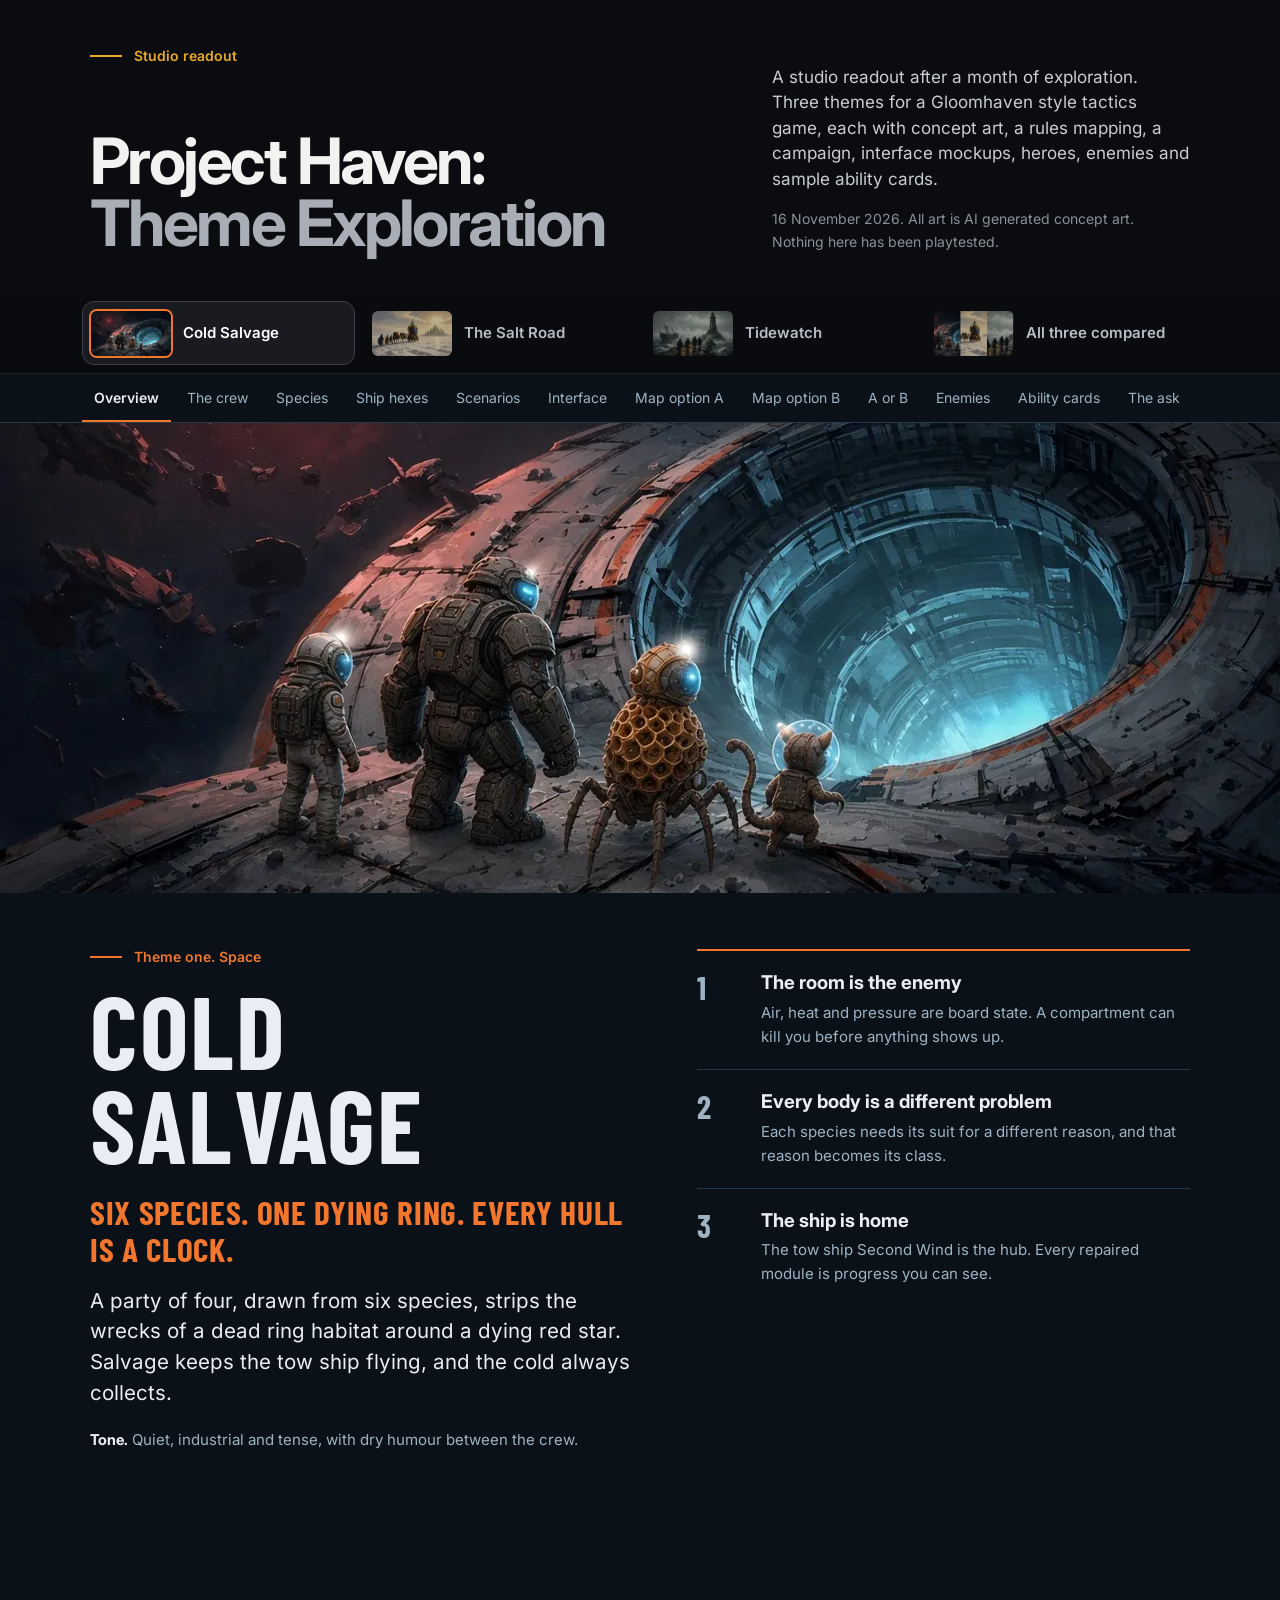
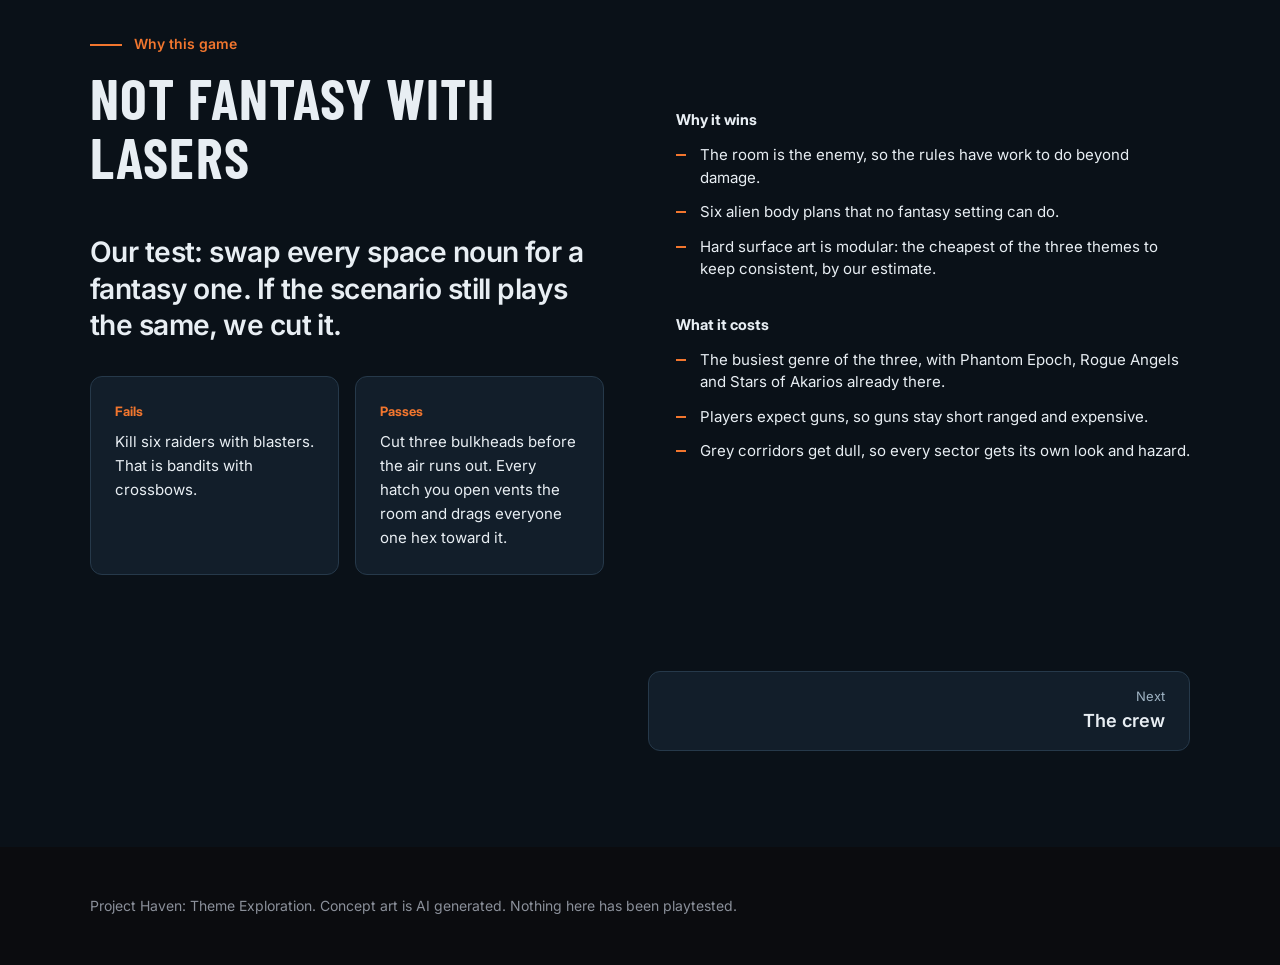
==== commit 74c93617: "Crew: drop build labels; unlabelled level pairs, level 1 pools bigger than the hand, example decks (" ====
--- a/index.html
+++ b/index.html
@@ -497,13 +497,14 @@
 .cw-opt b{margin-right:8px}
 .cw-bd{margin-top:28px}
 .cw-bd .cw-k span{text-transform:none;letter-spacing:0;font-weight:400;margin-left:8px}
-.cw-bg{display:grid;grid-template-columns:1fr 1fr;gap:16px;margin-top:10px}
+.cw-bg{display:grid;grid-template-columns:repeat(3,minmax(0,1fr));gap:16px;margin-top:10px}
 .cw-b{padding:14px 16px;border-radius:12px;border:1px solid var(--line);border-top:3px solid var(--ca);background:var(--panel)}
-.cw-b b{font-family:var(--display);text-transform:uppercase;font-size:22px;line-height:1.1;letter-spacing:.02em}
+.cw-b b{display:block;font-family:var(--display);text-transform:uppercase;font-size:19px;line-height:1.1;letter-spacing:.02em}
 .cw-b p{font-size:16px;line-height:1.45;margin-top:6px}
-.cw-b small{display:block;font-size:13px;line-height:1.45;color:var(--muted);margin-top:8px}
+.cw-b small{display:block;font-size:14px;line-height:1.5;color:var(--muted);margin-top:6px}
+.cw-note{font-size:14px;color:var(--muted);margin:-4px 0 12px}
 .cw-path{display:grid;gap:10px}
-.cw-pr{display:grid;grid-template-columns:56px minmax(0,1fr) minmax(0,1fr);gap:12px;align-items:stretch}
+.cw-pr{display:grid;grid-template-columns:48px minmax(0,1fr) minmax(0,1fr);gap:12px;align-items:stretch}
 .cw-phd{align-items:start;margin-bottom:4px}
 .cw-ph b{font-family:var(--display);text-transform:uppercase;font-size:18px;color:var(--ca)}
 .cw-ph p{font-size:14px;line-height:1.45;color:var(--muted);margin-top:4px}
@@ -522,7 +523,7 @@
 .cw-mi span{display:inline-flex;align-items:center;height:22px;padding:0 10px;border-radius:11px;border:1px solid #4FD1E8;background:#0B1620;font-size:12px;font-weight:600;color:#BFEFF7}
 .cw-path .cw-bn{display:none}
 .cw-sock .cw-bn{display:inline;margin-left:8px}
-.cw-sock b{display:inline}
+.cw-sock b{display:block}
 .cw-sd{display:block}
 .cw-mods{display:grid;grid-template-columns:repeat(3,minmax(0,1fr));gap:16px}
 .cw-sock{border:1px solid var(--line);border-radius:10px;padding:12px 14px;font-size:14px;line-height:1.45}
@@ -586,7 +587,7 @@
 <p class="swap">Our test: swap every space noun for a fantasy one. If the scenario still plays the same, we cut it.</p>
 <div class="ex"><div class="panel"><b>Fails</b><p>Kill six raiders with blasters. That is bandits with crossbows.</p></div><div class="panel"><b>Passes</b><p>Cut three bulkheads before the air runs out. Every hatch you open vents the room and drags everyone one hex toward it.</p></div></div></div>
 <div class="pc pcpad"><h4>Why it wins</h4><ul><li>The room is the enemy, so the rules have work to do beyond damage.</li><li>Six alien body plans that no fantasy setting can do.</li><li>Hard surface art is modular: the cheapest of the three themes to keep consistent, by our estimate.</li></ul>
-<h4>What it costs</h4><ul><li>The busiest genre of the three, with Phantom Epoch, Rogue Angels and Stars of Akarios already there.</li><li>Players expect guns, so guns stay short ranged and expensive.</li><li>Grey corridors get dull, so every sector gets its own look and hazard.</li></ul></div></div></div></section><section data-v="s" data-c="crew" class="spread t-s" id="crew" aria-label="Cold Salvage: the starting crew"><div class="wrap"><div class="sh"><p class="eyebrow">The playable crew</p><h3>Four bodies, four decks</h3><p class="lead" style="margin-top:16px;font-size:18px">Each deck is built on one rule that only its body could have. The Thren and the Sarn unlock later.</p></div><div class="cw"><div class="cw-tabs" role="tablist" aria-label="Characters"><button type="button" role="tab" id="cwt-breacher" aria-controls="cwp-breacher" aria-selected="true" tabindex="0" style="--ca:#E3B341"><span class="art img-sp_durr_suit" aria-hidden="true"></span><span class="cw-tl"><b>Breacher</b><small>The Durr</small></span></button><button type="button" role="tab" id="cwt-cutter" aria-controls="cwp-cutter" aria-selected="false" tabindex="-1" style="--ca:#F2762E"><span class="art img-sp_human_suit" aria-hidden="true"></span><span class="cw-tl"><b>Cutter</b><small>Human</small></span></button><button type="button" role="tab" id="cwt-tender" aria-controls="cwp-tender" aria-selected="false" tabindex="-1" style="--ca:#7FD69A"><span class="art img-sp_murmur_suit" aria-hidden="true"></span><span class="cw-tl"><b>Tender</b><small>The Murmur</small></span></button><button type="button" role="tab" id="cwt-runner" aria-controls="cwp-runner" aria-selected="false" tabindex="-1" style="--ca:#B9A2F2"><span class="art img-sp_tikkri_suit" aria-hidden="true"></span><span class="cw-tl"><b>Runner</b><small>The Tikkri</small></span></button></div><div class="cw-p" role="tabpanel" id="cwp-breacher" aria-labelledby="cwt-breacher" style="--ca:#E3B341"><div class="cw-top"><div class="cw-id"><p class="cw-sp">The Durr</p><h4>Breacher</h4><p class="cw-th">Be the wall. The Durr wins by standing in the one hex that matters.</p><div class="cw-rule"><p class="cw-k">Signature rule</p><b>Doorframe</b><p>End a move in a doorway, bulkhead or breach and you brace it. A braced hex holds air, blocks decompression and enemies cannot path through it. Cards marked Braced hit harder while you stand there.</p><p class="cw-sr">Species: anchored. Push, pull and decompression never move the Durr.</p></div><dl class="cw-st"><div><dt>Hand</dt><dd>10 cards</dd></div><div><dt>Health</dt><dd>10 to 26</dd></div><div><dt>Lost actions</dt><dd>5</dd></div><div><dt>Complexity</dt><dd>2 of 5</dd></div></dl></div><div class="cw-cards"><div class="cw-c"><svg viewBox="0 0 300 440" role="img" aria-label="Ability card Hold the Line, initiative 15" style="font-family:var(--sans)"><rect x="2" y="2" width="296" height="436" rx="18" fill="#0E1A25" stroke="#4FD1E8" stroke-width="3"/><rect x="9" y="9" width="282" height="422" rx="13" fill="none" stroke="#4FD1E8" stroke-opacity="0.45" stroke-width="1.2" /><polygon points="30,14 270,14 280,24 280,42 270,52 30,52 20,42 20,24" fill="#0A131C" stroke="#4FD1E8" stroke-width="1.5"/><rect x="22" y="22" width="14" height="22" fill="#E3B341" opacity="0.9"/><rect x="264" y="22" width="14" height="22" fill="#E3B341" opacity="0.9"/><text x="150" y="35" font-size="19" font-weight="700" fill="#E6EDF2" text-anchor="middle" dominant-baseline="central">Hold the Line</text><rect x="18" y="62" width="264" height="152" rx="10" fill="#17293A"/><rect x="18" y="250" width="264" height="152" rx="10" fill="#1D3347"/><path d="M18 206 H138 V246 H26 a8 8 0 0 1 -8 -8 Z" fill="#17293A"/><path d="M18 214 V238 a8 8 0 0 0 8 8 H138" fill="none" stroke="#4FD1E8" stroke-opacity="0.6" stroke-width="1.5"/><g transform="translate(29 221) scale(0.916667)" fill="none" stroke="#4FD1E8" stroke-width="2.2" stroke-linecap="round" stroke-linejoin="round"><path d="M6 18 L19 5"/><path d="M8 12 L12 16"/><path d="M4 20 L6 18"/></g><text x="62" y="232" font-size="20" font-weight="700" fill="#E6EDF2" dominant-baseline="central">2</text><path d="M282 258 H162 V218 H274 a8 8 0 0 1 8 8 Z" fill="#1D3347"/><path d="M162 218 H274 a8 8 0 0 1 8 8 V250" fill="none" stroke="#4FD1E8" stroke-opacity="0.6" stroke-width="1.5"/><g transform="translate(226.5 221) scale(0.916667)" fill="none" stroke="#4FD1E8" stroke-width="2.2" stroke-linecap="round" stroke-linejoin="round"><path d="M5 6 l6 6 -6 6"/><path d="M13 6 l6 6 -6 6"/></g><text x="271" y="232" text-anchor="end" font-size="20" font-weight="700" fill="#E6EDF2" dominant-baseline="central">2</text><g transform="translate(87.6172 97) scale(1)" fill="none" stroke="#4FD1E8" stroke-width="2.2" stroke-linecap="round" stroke-linejoin="round"><path d="M6 18 L19 5"/><path d="M8 12 L12 16"/><path d="M4 20 L6 18"/></g><text x="115.6" y="109" font-size="25" font-weight="700" fill="#E6EDF2" dominant-baseline="central">Attack 3</text><text x="150" y="141" font-size="17" font-weight="500" fill="#9FB6C7" text-anchor="middle" dominant-baseline="central">Braced: Attack +2</text><g transform="translate(74.7891 274) scale(1)" fill="none" stroke="#4FD1E8" stroke-width="2.2" stroke-linecap="round" stroke-linejoin="round"><path d="M12 3 l7 3 v6 c0 4.5 -3 7.5 -7 9 -4 -1.5 -7 -4.5 -7 -9 V6 z"/><path d="M9 10 l3 3 3 -3"/></g><text x="102.8" y="286" font-size="25" font-weight="700" fill="#E6EDF2" dominant-baseline="central">Retaliate 2</text><text x="150" y="318" font-size="17" font-weight="500" fill="#9FB6C7" text-anchor="middle" dominant-baseline="central">While braced</text><text x="150" y="344" font-size="17" font-weight="500" fill="#9FB6C7" text-anchor="middle" dominant-baseline="central">Persistent, six uses</text><polygon points="40.0,173.0 44.7,183.5 56.2,184.7 47.6,192.5 50.0,203.8 40.0,198.0 30.0,203.8 32.4,192.5 23.8,184.7 35.3,183.5" fill="#E3B341" stroke="#0E1A25" stroke-width="1"/><text x="40" y="191" font-size="14" font-weight="700" fill="#0E1A25" text-anchor="middle" dominant-baseline="central">1</text><g transform="translate(250 366) scale(1)" fill="none" stroke="#E3B341" stroke-width="2.2" stroke-linecap="round" stroke-linejoin="round"><path d="M12 3 c1 4 5 5 5 10 a5 5 0 0 1 -10 0 c0 -2 1 -3 2 -4 0 2 1 3 2 3 0 -3 -1 -5 1 -9 z"/></g><g transform="translate(222 366) scale(1)" fill="none" stroke="#E3B341" stroke-width="2.2" stroke-linecap="round" stroke-linejoin="round"><path d="M19 12 a7 7 0 1 1 -2 -5"/><path d="M18 3 v5 h-5"/></g><polygon points="174.9,242.3 160.3,256.9 139.7,256.9 125.1,242.3 125.1,221.7 139.7,207.1 160.3,207.1 174.9,221.7" fill="#0A131C" stroke="#E3B341" stroke-width="3" stroke-linejoin="round"/><text x="150" y="233" font-size="25" font-weight="700" fill="#E3B341" text-anchor="middle" dominant-baseline="central">15</text><circle cx="150" cy="421" r="13" fill="#0A131C" stroke="#4FD1E8" stroke-width="1.5"/><text x="150" y="421" font-size="14" font-weight="700" fill="#E6EDF2" text-anchor="middle" dominant-baseline="central">2</text></svg></div><div class="cw-c"><svg viewBox="0 0 300 440" role="img" aria-label="Ability card Pressure Ram, initiative 63" style="font-family:var(--sans)"><rect x="2" y="2" width="296" height="436" rx="18" fill="#0E1A25" stroke="#4FD1E8" stroke-width="3"/><rect x="9" y="9" width="282" height="422" rx="13" fill="none" stroke="#4FD1E8" stroke-opacity="0.45" stroke-width="1.2" /><polygon points="30,14 270,14 280,24 280,42 270,52 30,52 20,42 20,24" fill="#0A131C" stroke="#4FD1E8" stroke-width="1.5"/><rect x="22" y="22" width="14" height="22" fill="#E3B341" opacity="0.9"/><rect x="264" y="22" width="14" height="22" fill="#E3B341" opacity="0.9"/><text x="150" y="35" font-size="19" font-weight="700" fill="#E6EDF2" text-anchor="middle" dominant-baseline="central">Pressure Ram</text><rect x="18" y="62" width="264" height="152" rx="10" fill="#17293A"/><rect x="18" y="250" width="264" height="152" rx="10" fill="#1D3347"/><path d="M18 206 H138 V246 H26 a8 8 0 0 1 -8 -8 Z" fill="#17293A"/><path d="M18 214 V238 a8 8 0 0 0 8 8 H138" fill="none" stroke="#4FD1E8" stroke-opacity="0.6" stroke-width="1.5"/><g transform="translate(29 221) scale(0.916667)" fill="none" stroke="#4FD1E8" stroke-width="2.2" stroke-linecap="round" stroke-linejoin="round"><path d="M6 18 L19 5"/><path d="M8 12 L12 16"/><path d="M4 20 L6 18"/></g><text x="62" y="232" font-size="20" font-weight="700" fill="#E6EDF2" dominant-baseline="central">2</text><path d="M282 258 H162 V218 H274 a8 8 0 0 1 8 8 Z" fill="#1D3347"/><path d="M162 218 H274 a8 8 0 0 1 8 8 V250" fill="none" stroke="#4FD1E8" stroke-opacity="0.6" stroke-width="1.5"/><g transform="translate(226.5 221) scale(0.916667)" fill="none" stroke="#4FD1E8" stroke-width="2.2" stroke-linecap="round" stroke-linejoin="round"><path d="M5 6 l6 6 -6 6"/><path d="M13 6 l6 6 -6 6"/></g><text x="271" y="232" text-anchor="end" font-size="20" font-weight="700" fill="#E6EDF2" dominant-baseline="central">2</text><g transform="translate(87.8594 84) scale(1)" fill="none" stroke="#4FD1E8" stroke-width="2.2" stroke-linecap="round" stroke-linejoin="round"><path d="M6 18 L19 5"/><path d="M8 12 L12 16"/><path d="M4 20 L6 18"/></g><text x="115.9" y="96" font-size="25" font-weight="700" fill="#E6EDF2" dominant-baseline="central">Attack 5</text><text x="150" y="128" font-size="17" font-weight="500" fill="#9FB6C7" text-anchor="middle" dominant-baseline="central">Three hexes in a line</text><text x="150" y="154" font-size="17" font-weight="500" fill="#9FB6C7" text-anchor="middle" dominant-baseline="central">Spend Pressure: Push 2</text><g transform="translate(93.1953 303) scale(1)" fill="none" stroke="#4FD1E8" stroke-width="2.2" stroke-linecap="round" stroke-linejoin="round"><path d="M5 6 l6 6 -6 6"/><path d="M13 6 l6 6 -6 6"/></g><text x="121.2" y="315" font-size="25" font-weight="700" fill="#E6EDF2" dominant-baseline="central">Move 4</text><polygon points="40.0,173.0 44.7,183.5 56.2,184.7 47.6,192.5 50.0,203.8 40.0,198.0 30.0,203.8 32.4,192.5 23.8,184.7 35.3,183.5" fill="#E3B341" stroke="#0E1A25" stroke-width="1"/><text x="40" y="191" font-size="14" font-weight="700" fill="#0E1A25" text-anchor="middle" dominant-baseline="central">1</text><g transform="translate(250 178) scale(1)" fill="none" stroke="#E3B341" stroke-width="2.2" stroke-linecap="round" stroke-linejoin="round"><path d="M12 3 c1 4 5 5 5 10 a5 5 0 0 1 -10 0 c0 -2 1 -3 2 -4 0 2 1 3 2 3 0 -3 -1 -5 1 -9 z"/></g><polygon points="174.9,242.3 160.3,256.9 139.7,256.9 125.1,242.3 125.1,221.7 139.7,207.1 160.3,207.1 174.9,221.7" fill="#0A131C" stroke="#E3B341" stroke-width="3" stroke-linejoin="round"/><text x="150" y="233" font-size="25" font-weight="700" fill="#E3B341" text-anchor="middle" dominant-baseline="central">63</text><circle cx="150" cy="421" r="13" fill="#0A131C" stroke="#4FD1E8" stroke-width="1.5"/><text x="150" y="421" font-size="14" font-weight="700" fill="#E6EDF2" text-anchor="middle" dominant-baseline="central">8</text></svg></div><div class="cw-c"><svg viewBox="0 0 300 440" role="img" aria-label="Ability card Hull Jack, initiative 76" style="font-family:var(--sans)"><rect x="2" y="2" width="296" height="436" rx="18" fill="#0E1A25" stroke="#4FD1E8" stroke-width="3"/><rect x="9" y="9" width="282" height="422" rx="13" fill="none" stroke="#4FD1E8" stroke-opacity="0.45" stroke-width="1.2" /><polygon points="30,14 270,14 280,24 280,42 270,52 30,52 20,42 20,24" fill="#0A131C" stroke="#4FD1E8" stroke-width="1.5"/><rect x="22" y="22" width="14" height="22" fill="#E3B341" opacity="0.9"/><rect x="264" y="22" width="14" height="22" fill="#E3B341" opacity="0.9"/><text x="150" y="35" font-size="19" font-weight="700" fill="#E6EDF2" text-anchor="middle" dominant-baseline="central">Hull Jack</text><rect x="18" y="62" width="264" height="152" rx="10" fill="#17293A"/><rect x="18" y="250" width="264" height="152" rx="10" fill="#1D3347"/><path d="M18 206 H138 V246 H26 a8 8 0 0 1 -8 -8 Z" fill="#17293A"/><path d="M18 214 V238 a8 8 0 0 0 8 8 H138" fill="none" stroke="#4FD1E8" stroke-opacity="0.6" stroke-width="1.5"/><g transform="translate(29 221) scale(0.916667)" fill="none" stroke="#4FD1E8" stroke-width="2.2" stroke-linecap="round" stroke-linejoin="round"><path d="M6 18 L19 5"/><path d="M8 12 L12 16"/><path d="M4 20 L6 18"/></g><text x="62" y="232" font-size="20" font-weight="700" fill="#E6EDF2" dominant-baseline="central">2</text><path d="M282 258 H162 V218 H274 a8 8 0 0 1 8 8 Z" fill="#1D3347"/><path d="M162 218 H274 a8 8 0 0 1 8 8 V250" fill="none" stroke="#4FD1E8" stroke-opacity="0.6" stroke-width="1.5"/><g transform="translate(226.5 221) scale(0.916667)" fill="none" stroke="#4FD1E8" stroke-width="2.2" stroke-linecap="round" stroke-linejoin="round"><path d="M5 6 l6 6 -6 6"/><path d="M13 6 l6 6 -6 6"/></g><text x="271" y="232" text-anchor="end" font-size="20" font-weight="700" fill="#E6EDF2" dominant-baseline="central">2</text><g transform="translate(83.1406 84) scale(1)" fill="none" stroke="#4FD1E8" stroke-width="2.2" stroke-linecap="round" stroke-linejoin="round"><circle cx="12" cy="12" r="3"/><circle cx="5" cy="7" r="2"/><circle cx="19" cy="7" r="2"/><circle cx="12" cy="20" r="2"/></g><text x="111.1" y="96" font-size="25" font-weight="700" fill="#E6EDF2" dominant-baseline="central">Hull Jack</text><text x="150" y="128" font-size="17" font-weight="500" fill="#9FB6C7" text-anchor="middle" dominant-baseline="central">Place in an adjacent doorway</text><text x="150" y="154" font-size="17" font-weight="500" fill="#9FB6C7" text-anchor="middle" dominant-baseline="central">Health 6. Seals the doorway</text><g transform="translate(99.5156 287) scale(1)" fill="none" stroke="#4FD1E8" stroke-width="2.2" stroke-linecap="round" stroke-linejoin="round"><path d="M12 5 v14 M5 12 h14"/></g><text x="127.5" y="299" font-size="25" font-weight="700" fill="#E6EDF2" dominant-baseline="central">Heal 3</text><text x="150" y="331" font-size="17" font-weight="500" fill="#9FB6C7" text-anchor="middle" dominant-baseline="central">Self</text><polygon points="40.0,173.0 44.7,183.5 56.2,184.7 47.6,192.5 50.0,203.8 40.0,198.0 30.0,203.8 32.4,192.5 23.8,184.7 35.3,183.5" fill="#E3B341" stroke="#0E1A25" stroke-width="1"/><text x="40" y="191" font-size="14" font-weight="700" fill="#0E1A25" text-anchor="middle" dominant-baseline="central">1</text><g transform="translate(250 178) scale(1)" fill="none" stroke="#E3B341" stroke-width="2.2" stroke-linecap="round" stroke-linejoin="round"><path d="M12 3 c1 4 5 5 5 10 a5 5 0 0 1 -10 0 c0 -2 1 -3 2 -4 0 2 1 3 2 3 0 -3 -1 -5 1 -9 z"/></g><polygon points="174.9,242.3 160.3,256.9 139.7,256.9 125.1,242.3 125.1,221.7 139.7,207.1 160.3,207.1 174.9,221.7" fill="#0A131C" stroke="#E3B341" stroke-width="3" stroke-linejoin="round"/><text x="150" y="233" font-size="25" font-weight="700" fill="#E3B341" text-anchor="middle" dominant-baseline="central">76</text><circle cx="150" cy="421" r="13" fill="#0A131C" stroke="#4FD1E8" stroke-width="1.5"/><text x="150" y="421" font-size="14" font-weight="700" fill="#E6EDF2" text-anchor="middle" dominant-baseline="central">9</text></svg></div></div></div><div class="cw-src"><p><b>Draws on</b>Brute and Red Guard for Shield and Retaliate; Banner Spear for position mattering.</p><p><b>New here</b>The character is terrain. Its best hex is a doorway, which turns the room rules into its toolkit.</p></div><div class="cw-bd"><p class="cw-k">Two builds <span>Leans at level 2. Splits hard at level 5. Both keep Load Bearing, Plating and Ballast Drop.</span></p><div class="cw-bg"><div class="cw-b"><b>Wall</b><p>Hold the doorway. The room breaks on you.</p><small>Leans on Hold the Line, Grab Hold, Hull Jack, Last Bulkhead</small></div><div class="cw-b"><b>Ram</b><p>Pressure is a weapon. Shove enemies into walls, vents and each other.</p><small>Leans on Bulkhead Slam, Cave In, Pressure Ram</small></div></div></div><details class="cw-more"><summary><span>Build paths, full deck and suit</span></summary><div class="cw-body"><p class="cw-h">Build paths: at each level, take one card</p><div class="cw-path"><div class="cw-pr cw-phd"><span></span><div class="cw-ph"><b>Wall</b><p>Brace early and stay. Shields first, Retaliate only with a Shield beside it, and Immobilize to stop the push past you.</p></div><div class="cw-ph"><b>Ram</b><p>Keep moving. Make Pressure, spend it on pushes, and turn walls and hazards into damage.</p></div></div><div class="cw-pr"><p class="cw-plv"><span class="cw-star">2</span><small>Lean</small></p><div class="cw-mc"><div class="cw-mt"><b>Doorstop</b><span class="cw-bn">Wall</span></div><p class="cw-mh">Shield 2, Braced: Shield 3 instead</p><p class="cw-mi"><span>Initiative 14</span></p><p class="cw-mh">Retaliate 2, This round, while braced</p></div><div class="cw-mc"><div class="cw-mt"><b>Battering Gait</b><span class="cw-bn">Ram</span></div><p class="cw-mh">Attack 4, Push 2, Spend Pressure: Push 4</p><p class="cw-mi"><span>Initiative 46</span></p><p class="cw-mh">Move 4</p></div></div><div class="cw-pr"><p class="cw-plv"><span class="cw-star">3</span></p><div class="cw-mc"><div class="cw-mt"><b>Pressure Lock</b><span class="cw-bn">Wall</span></div><p class="cw-mh">Brace, Every doorway within 3, Until end of round <i class="tg tg-l">Lost</i></p><p class="cw-mi"><span>Initiative 68</span></p><p class="cw-mh">Pull 2, Enemy within 3</p></div><div class="cw-mc"><div class="cw-mt"><b>Shear Line</b><span class="cw-bn">Ram</span></div><p class="cw-mh">Attack 4, Wound, Braced: Attack +1</p><p class="cw-mi"><span>Initiative 37</span></p><p class="cw-mh">Move 3, Create Pressure</p></div></div><div class="cw-pr"><p class="cw-plv"><span class="cw-star">4</span></p><div class="cw-mc"><div class="cw-mt"><b>Counterweight</b><span class="cw-bn">Wall</span></div><p class="cw-mh">Attack 3, Braced: Immobilize</p><p class="cw-mi"><span>Initiative 23</span></p><p class="cw-mh">Retaliate 2, Shield 1, this round</p></div><div class="cw-mc"><div class="cw-mt"><b>Blowout</b><span class="cw-bn">Ram</span></div><p class="cw-mh">Attack 3, Push 3, Pushed into a wall: 2 more damage</p><p class="cw-mi"><span>Initiative 51</span></p><p class="cw-mh">Move 4, Create Pressure</p></div></div><div class="cw-pr"><p class="cw-plv"><span class="cw-star">5</span><small>Split</small></p><div class="cw-mc"><div class="cw-mt"><b>Living Bulkhead</b><span class="cw-bn">Wall</span></div><p class="cw-mh">Shield 2, Self, this round</p><p class="cw-mi"><span>Initiative 30</span></p><p class="cw-mh">You count as a wall until you move. <i class="tg tg-p">Persistent</i><i class="tg tg-l">Lost</i></p></div><div class="cw-mc"><div class="cw-mt"><b>Rolling Breach</b><span class="cw-bn">Ram</span></div><p class="cw-mh">Attack 4, After Move 5, Push 2 each enemy you pass <i class="tg tg-l">Lost</i></p><p class="cw-mi"><span>Initiative 44</span></p><p class="cw-mh">Move 4, Spend Pressure: Jump</p></div></div><div class="cw-pr"><p class="cw-plv"><span class="cw-star">6</span></p><div class="cw-mc"><div class="cw-mt"><b>Brace Point</b><span class="cw-bn">Wall</span></div><p class="cw-mh">Shield 1, All allies within 2, Braced: Shield 2</p><p class="cw-mi"><span>Initiative 16</span></p><p class="cw-mh">Pull 2, Ally within 4</p></div><div class="cw-mc"><div class="cw-mt"><b>Pressure Spike</b><span class="cw-bn">Ram</span></div><p class="cw-mh">Attack 4, Spend Pressure: two targets</p><p class="cw-mi"><span>Initiative 39</span></p><p class="cw-mh">Move 4, Create Pressure</p></div></div><div class="cw-pr"><p class="cw-plv"><span class="cw-star">7</span></p><div class="cw-mc"><div class="cw-mt"><b>Hold Fast</b><span class="cw-bn">Wall</span></div><p class="cw-mh">Shield 2, Retaliate 3, This round, while braced</p><p class="cw-mi"><span>Initiative 12</span></p><p class="cw-mh">Move 3, End braced: Heal 2</p></div><div class="cw-mc"><div class="cw-mt"><b>Shockwave</b><span class="cw-bn">Ram</span></div><p class="cw-mh">Attack 5, All adjacent enemies, Push 2 <i class="tg tg-l">Lost</i></p><p class="cw-mi"><span>Initiative 58</span></p><p class="cw-mh">Move 3, Ignore hazards</p></div></div><div class="cw-pr"><p class="cw-plv"><span class="cw-star">8</span></p><div class="cw-mc"><div class="cw-mt"><b>Airlock Keeper</b><span class="cw-bn">Wall</span></div><p class="cw-mh">Brace this doorway. It stays braced after you leave. <i class="tg tg-p">Persistent</i><i class="tg tg-l">Lost</i></p><p class="cw-mi"><span>Initiative 72</span></p><p class="cw-mh">Heal 4, Self</p></div><div class="cw-mc"><div class="cw-mt"><b>Overpressure</b><span class="cw-bn">Ram</span></div><p class="cw-mh">Attack 5, Spend Pressure: Push 3, Stun</p><p class="cw-mi"><span>Initiative 34</span></p><p class="cw-mh">Move 4</p></div></div><div class="cw-pr"><p class="cw-plv"><span class="cw-star">9</span><small>Payoff</small></p><div class="cw-mc"><div class="cw-mt"><b>Last Line</b><span class="cw-bn">Wall</span></div><p class="cw-mh">Shield 4, You and adjacent allies, Until end of next round <i class="tg tg-l">Lost</i></p><p class="cw-mi"><span>Initiative 90</span></p><p class="cw-mh">Retaliate 3, Range 2, this round</p></div><div class="cw-mc"><div class="cw-mt"><b>Hull Ram</b><span class="cw-bn">Ram</span></div><p class="cw-mh">Attack 8, Push 4, Hits a wall: Stun <i class="tg tg-l">Lost</i></p><p class="cw-mi"><span>Initiative 27</span></p><p class="cw-mh">Move 5, Jump</p></div></div></div><p class="cw-h">Level 1 deck, 10 cards. Initiative: Medium, 11 to 88. Shields come early.</p><ol class="cw-list"><li><span class="cw-n">1</span><span class="cw-nm"><b>Load Bearing</b><em>Initiative 11</em></span><span class="cw-h2"><small>Top</small>Shield 2, Self, until end of round</span><span class="cw-h2"><small>Bottom</small>Move 3, End in a doorway: Retaliate 1 this round</span></li><li><span class="cw-n">2</span><span class="cw-nm"><b>Hold the Line</b><em>Initiative 15</em></span><span class="cw-h2"><small>Top</small>Attack 3, Braced: Attack +2</span><span class="cw-h2"><small>Bottom</small>Retaliate 2, While braced, six uses <i class="tg tg-p">Persistent</i><i class="tg tg-l">Lost</i></span></li><li><span class="cw-n">3</span><span class="cw-nm"><b>Grab Hold</b><em>Initiative 21</em></span><span class="cw-h2"><small>Top</small>Attack 2, Two adjacent enemies</span><span class="cw-h2"><small>Bottom</small>Pull 3, Ally within 4, toward you</span></li><li><span class="cw-n">4</span><span class="cw-nm"><b>Plating</b><em>Initiative 27</em></span><span class="cw-h2"><small>Top</small>Shield 1, You and adjacent allies, Until end of round</span><span class="cw-h2"><small>Bottom</small>Move 3, Spend Pressure: Move +2</span></li><li><span class="cw-n">5</span><span class="cw-nm"><b>Bulkhead Slam</b><em>Initiative 34</em></span><span class="cw-h2"><small>Top</small>Attack 3, Push 2</span><span class="cw-h2"><small>Bottom</small>Move 3, Create Pressure</span></li><li><span class="cw-n">6</span><span class="cw-nm"><b>Ballast Drop</b><em>Initiative 42</em></span><span class="cw-h2"><small>Top</small>Attack 3, Immobilize</span><span class="cw-h2"><small>Bottom</small>Move 2, Ignore hazards</span></li><li><span class="cw-n">7</span><span class="cw-nm"><b>Cave In</b><em>Initiative 52</em></span><span class="cw-h2"><small>Top</small>Attack 4, All adjacent enemies, Create Pressure <i class="tg tg-l">Lost</i></span><span class="cw-h2"><small>Bottom</small>Move 2, Shield 1 this round</span></li><li><span class="cw-n">8</span><span class="cw-nm"><b>Pressure Ram</b><em>Initiative 63</em></span><span class="cw-h2"><small>Top</small>Attack 5, Three hexes in a line, Spend Pressure: Push 2 <i class="tg tg-l">Lost</i></span><span class="cw-h2"><small>Bottom</small>Move 4</span></li><li><span class="cw-n">9</span><span class="cw-nm"><b>Hull Jack</b><em>Initiative 76</em></span><span class="cw-h2"><small>Top</small>Hull Jack, Place in an adjacent doorway, Health 6. Seals the doorway <i class="tg tg-l">Lost</i></span><span class="cw-h2"><small>Bottom</small>Heal 3, Self</span></li><li><span class="cw-n">10</span><span class="cw-nm"><b>Last Bulkhead</b><em>Initiative 88</em></span><span class="cw-h2"><small>Top</small>Heal 2, Self, Shield 1 this round</span><span class="cw-h2"><small>Bottom</small>Wall, Adjacent empty hex, Becomes a wall <i class="tg tg-l">Lost</i></span></li></ol><p class="cw-h">Suit modules: one socket opens per work order</p><div class="cw-mods"><div class="cw-sock"><p class="cw-sn">Frame socket</p><p class="cw-wo">Work order: Hold a braced doorway with three enemies adjacent.</p><p><b>Mag Clamps</b><span class="cw-bn">Wall</span><span class="cw-sd">Brace any hex next to a wall, not only doorways.</span></p><p class="cw-or">or</p><p><b>Ram Plates</b><span class="cw-bn">Ram</span><span class="cw-sd">Every push you make is Push +1.</span></p></div><div class="cw-sock"><p class="cw-sn">Tool socket</p><p class="cw-wo">Work order: Finish a breached room with the air clock above half.</p><p><b>Jack Mark Two</b><span class="cw-bn">Wall</span><span class="cw-sd">Your Hull Jack has Health 10 and Retaliate 1.</span></p><p class="cw-or">or</p><p><b>Pry Bar</b><span class="cw-bn">Ram</span><span class="cw-sd">Pushing an enemy into a wall deals 1 damage.</span></p></div><div class="cw-sock"><p class="cw-sn">Core socket</p><p class="cw-wo">Work order: Seal ten doorways across the campaign.</p><p><b>Seal Foam</b><span class="cw-bn">Wall</span><span class="cw-sd">Once a scenario, brace a second doorway for a round.</span></p><p class="cw-or">or</p><p><b>Pressure Tank</b><span class="cw-bn">Ram</span><span class="cw-sd">Each scenario starts with Pressure in the room.</span></p></div></div></div></details></div><div class="cw-p" role="tabpanel" id="cwp-cutter" aria-labelledby="cwt-cutter" style="--ca:#F2762E" hidden><div class="cw-top"><div class="cw-id"><p class="cw-sp">Human</p><h4>Cutter</h4><p class="cw-th">Run the torch hot. Small cuts store heat, the big cut spends it, if the suit holds.</p><div class="cw-rule"><p class="cw-k">Signature rule</p><b>Torch gauge</b><p>A gauge from 0 to 4 on the character mat. Torch +1 cards fill it, Spend Torch cards pay it out for bonus damage, and Vent empties it into the room as Heat. End your turn at 4 and the torch overheats: suffer 2 damage and reset to 0.</p><p class="cw-sr">Species: none. Humans are the baseline, so the Cutter teaches the game. A hot torch also makes the Cutter the warmest suit, and Rime grows toward the warmest suit.</p></div><dl class="cw-st"><div><dt>Hand</dt><dd>10 cards</dd></div><div><dt>Health</dt><dd>8 to 20</dd></div><div><dt>Lost actions</dt><dd>5</dd></div><div><dt>Complexity</dt><dd>1 of 5</dd></div></dl></div><div class="cw-cards"><div class="cw-c"><svg viewBox="0 0 300 440" role="img" aria-label="Ability card Through Cut, initiative 47" style="font-family:var(--sans)"><rect x="2" y="2" width="296" height="436" rx="18" fill="#0E1A25" stroke="#4FD1E8" stroke-width="3"/><rect x="9" y="9" width="282" height="422" rx="13" fill="none" stroke="#4FD1E8" stroke-opacity="0.45" stroke-width="1.2" /><polygon points="30,14 270,14 280,24 280,42 270,52 30,52 20,42 20,24" fill="#0A131C" stroke="#4FD1E8" stroke-width="1.5"/><rect x="22" y="22" width="14" height="22" fill="#F2762E" opacity="0.9"/><rect x="264" y="22" width="14" height="22" fill="#F2762E" opacity="0.9"/><text x="150" y="35" font-size="19" font-weight="700" fill="#E6EDF2" text-anchor="middle" dominant-baseline="central">Through Cut</text><rect x="18" y="62" width="264" height="152" rx="10" fill="#17293A"/><rect x="18" y="250" width="264" height="152" rx="10" fill="#1D3347"/><path d="M18 206 H138 V246 H26 a8 8 0 0 1 -8 -8 Z" fill="#17293A"/><path d="M18 214 V238 a8 8 0 0 0 8 8 H138" fill="none" stroke="#4FD1E8" stroke-opacity="0.6" stroke-width="1.5"/><g transform="translate(29 221) scale(0.916667)" fill="none" stroke="#4FD1E8" stroke-width="2.2" stroke-linecap="round" stroke-linejoin="round"><path d="M6 18 L19 5"/><path d="M8 12 L12 16"/><path d="M4 20 L6 18"/></g><text x="62" y="232" font-size="20" font-weight="700" fill="#E6EDF2" dominant-baseline="central">2</text><path d="M282 258 H162 V218 H274 a8 8 0 0 1 8 8 Z" fill="#1D3347"/><path d="M162 218 H274 a8 8 0 0 1 8 8 V250" fill="none" stroke="#4FD1E8" stroke-opacity="0.6" stroke-width="1.5"/><g transform="translate(226.5 221) scale(0.916667)" fill="none" stroke="#4FD1E8" stroke-width="2.2" stroke-linecap="round" stroke-linejoin="round"><path d="M5 6 l6 6 -6 6"/><path d="M13 6 l6 6 -6 6"/></g><text x="271" y="232" text-anchor="end" font-size="20" font-weight="700" fill="#E6EDF2" dominant-baseline="central">2</text><g transform="translate(87.875 84) scale(1)" fill="none" stroke="#4FD1E8" stroke-width="2.2" stroke-linecap="round" stroke-linejoin="round"><path d="M6 18 L19 5"/><path d="M8 12 L12 16"/><path d="M4 20 L6 18"/></g><text x="115.9" y="96" font-size="25" font-weight="700" fill="#E6EDF2" dominant-baseline="central">Attack 2</text><text x="150" y="128" font-size="17" font-weight="500" fill="#9FB6C7" text-anchor="middle" dominant-baseline="central">Spend Torch 2:</text><text x="150" y="154" font-size="17" font-weight="500" fill="#9FB6C7" text-anchor="middle" dominant-baseline="central">Attack +3</text><g transform="translate(93.9062 287) scale(1)" fill="none" stroke="#4FD1E8" stroke-width="2.2" stroke-linecap="round" stroke-linejoin="round"><path d="M5 6 l6 6 -6 6"/><path d="M13 6 l6 6 -6 6"/></g><text x="121.9" y="299" font-size="25" font-weight="700" fill="#E6EDF2" dominant-baseline="central">Move 5</text><text x="150" y="331" font-size="17" font-weight="500" fill="#9FB6C7" text-anchor="middle" dominant-baseline="central">Jump</text><polygon points="40.0,173.0 44.7,183.5 56.2,184.7 47.6,192.5 50.0,203.8 40.0,198.0 30.0,203.8 32.4,192.5 23.8,184.7 35.3,183.5" fill="#F2762E" stroke="#0E1A25" stroke-width="1"/><text x="40" y="191" font-size="14" font-weight="700" fill="#0E1A25" text-anchor="middle" dominant-baseline="central">1</text><g transform="translate(250 366) scale(1)" fill="none" stroke="#F2762E" stroke-width="2.2" stroke-linecap="round" stroke-linejoin="round"><path d="M12 3 c1 4 5 5 5 10 a5 5 0 0 1 -10 0 c0 -2 1 -3 2 -4 0 2 1 3 2 3 0 -3 -1 -5 1 -9 z"/></g><polygon points="174.9,242.3 160.3,256.9 139.7,256.9 125.1,242.3 125.1,221.7 139.7,207.1 160.3,207.1 174.9,221.7" fill="#0A131C" stroke="#F2762E" stroke-width="3" stroke-linejoin="round"/><text x="150" y="233" font-size="25" font-weight="700" fill="#F2762E" text-anchor="middle" dominant-baseline="central">47</text><circle cx="150" cy="421" r="13" fill="#0A131C" stroke="#4FD1E8" stroke-width="1.5"/><text x="150" y="421" font-size="14" font-weight="700" fill="#E6EDF2" text-anchor="middle" dominant-baseline="central">6</text></svg></div><div class="cw-c"><svg viewBox="0 0 300 440" role="img" aria-label="Ability card Full Burn, initiative 85" style="font-family:var(--sans)"><rect x="2" y="2" width="296" height="436" rx="18" fill="#0E1A25" stroke="#4FD1E8" stroke-width="3"/><rect x="9" y="9" width="282" height="422" rx="13" fill="none" stroke="#4FD1E8" stroke-opacity="0.45" stroke-width="1.2" /><polygon points="30,14 270,14 280,24 280,42 270,52 30,52 20,42 20,24" fill="#0A131C" stroke="#4FD1E8" stroke-width="1.5"/><rect x="22" y="22" width="14" height="22" fill="#F2762E" opacity="0.9"/><rect x="264" y="22" width="14" height="22" fill="#F2762E" opacity="0.9"/><text x="150" y="35" font-size="19" font-weight="700" fill="#E6EDF2" text-anchor="middle" dominant-baseline="central">Full Burn</text><rect x="18" y="62" width="264" height="152" rx="10" fill="#17293A"/><rect x="18" y="250" width="264" height="152" rx="10" fill="#1D3347"/><path d="M18 206 H138 V246 H26 a8 8 0 0 1 -8 -8 Z" fill="#17293A"/><path d="M18 214 V238 a8 8 0 0 0 8 8 H138" fill="none" stroke="#4FD1E8" stroke-opacity="0.6" stroke-width="1.5"/><g transform="translate(29 221) scale(0.916667)" fill="none" stroke="#4FD1E8" stroke-width="2.2" stroke-linecap="round" stroke-linejoin="round"><path d="M6 18 L19 5"/><path d="M8 12 L12 16"/><path d="M4 20 L6 18"/></g><text x="62" y="232" font-size="20" font-weight="700" fill="#E6EDF2" dominant-baseline="central">2</text><path d="M282 258 H162 V218 H274 a8 8 0 0 1 8 8 Z" fill="#1D3347"/><path d="M162 218 H274 a8 8 0 0 1 8 8 V250" fill="none" stroke="#4FD1E8" stroke-opacity="0.6" stroke-width="1.5"/><g transform="translate(226.5 221) scale(0.916667)" fill="none" stroke="#4FD1E8" stroke-width="2.2" stroke-linecap="round" stroke-linejoin="round"><path d="M5 6 l6 6 -6 6"/><path d="M13 6 l6 6 -6 6"/></g><text x="271" y="232" text-anchor="end" font-size="20" font-weight="700" fill="#E6EDF2" dominant-baseline="central">2</text><g transform="translate(87.1484 84) scale(1)" fill="none" stroke="#4FD1E8" stroke-width="2.2" stroke-linecap="round" stroke-linejoin="round"><path d="M6 18 L19 5"/><path d="M8 12 L12 16"/><path d="M4 20 L6 18"/></g><text x="115.1" y="96" font-size="25" font-weight="700" fill="#E6EDF2" dominant-baseline="central">Attack 4</text><text x="150" y="128" font-size="17" font-weight="500" fill="#9FB6C7" text-anchor="middle" dominant-baseline="central">Spend all Torch:</text><text x="150" y="154" font-size="17" font-weight="500" fill="#9FB6C7" text-anchor="middle" dominant-baseline="central">Attack +1 each, and Wound</text><g transform="translate(93.9219 287) scale(1)" fill="none" stroke="#4FD1E8" stroke-width="2.2" stroke-linecap="round" stroke-linejoin="round"><path d="M5 6 l6 6 -6 6"/><path d="M13 6 l6 6 -6 6"/></g><text x="121.9" y="299" font-size="25" font-weight="700" fill="#E6EDF2" dominant-baseline="central">Move 2</text><text x="150" y="331" font-size="17" font-weight="500" fill="#9FB6C7" text-anchor="middle" dominant-baseline="central">Create Heat</text><polygon points="40.0,173.0 44.7,183.5 56.2,184.7 47.6,192.5 50.0,203.8 40.0,198.0 30.0,203.8 32.4,192.5 23.8,184.7 35.3,183.5" fill="#F2762E" stroke="#0E1A25" stroke-width="1"/><text x="40" y="191" font-size="14" font-weight="700" fill="#0E1A25" text-anchor="middle" dominant-baseline="central">1</text><g transform="translate(250 178) scale(1)" fill="none" stroke="#F2762E" stroke-width="2.2" stroke-linecap="round" stroke-linejoin="round"><path d="M12 3 c1 4 5 5 5 10 a5 5 0 0 1 -10 0 c0 -2 1 -3 2 -4 0 2 1 3 2 3 0 -3 -1 -5 1 -9 z"/></g><polygon points="174.9,242.3 160.3,256.9 139.7,256.9 125.1,242.3 125.1,221.7 139.7,207.1 160.3,207.1 174.9,221.7" fill="#0A131C" stroke="#F2762E" stroke-width="3" stroke-linejoin="round"/><text x="150" y="233" font-size="25" font-weight="700" fill="#F2762E" text-anchor="middle" dominant-baseline="central">85</text><circle cx="150" cy="421" r="13" fill="#0A131C" stroke="#4FD1E8" stroke-width="1.5"/><text x="150" y="421" font-size="14" font-weight="700" fill="#E6EDF2" text-anchor="middle" dominant-baseline="central">10</text></svg></div><div class="cw-c"><svg viewBox="0 0 300 440" role="img" aria-label="Ability card Cold Bypass, initiative 61" style="font-family:var(--sans)"><rect x="2" y="2" width="296" height="436" rx="18" fill="#0E1A25" stroke="#4FD1E8" stroke-width="3"/><rect x="9" y="9" width="282" height="422" rx="13" fill="none" stroke="#4FD1E8" stroke-opacity="0.45" stroke-width="1.2" /><polygon points="30,14 270,14 280,24 280,42 270,52 30,52 20,42 20,24" fill="#0A131C" stroke="#4FD1E8" stroke-width="1.5"/><rect x="22" y="22" width="14" height="22" fill="#F2762E" opacity="0.9"/><rect x="264" y="22" width="14" height="22" fill="#F2762E" opacity="0.9"/><text x="150" y="35" font-size="19" font-weight="700" fill="#E6EDF2" text-anchor="middle" dominant-baseline="central">Cold Bypass</text><rect x="18" y="62" width="264" height="152" rx="10" fill="#17293A"/><rect x="18" y="250" width="264" height="152" rx="10" fill="#1D3347"/><path d="M18 206 H138 V246 H26 a8 8 0 0 1 -8 -8 Z" fill="#17293A"/><path d="M18 214 V238 a8 8 0 0 0 8 8 H138" fill="none" stroke="#4FD1E8" stroke-opacity="0.6" stroke-width="1.5"/><g transform="translate(29 221) scale(0.916667)" fill="none" stroke="#4FD1E8" stroke-width="2.2" stroke-linecap="round" stroke-linejoin="round"><path d="M6 18 L19 5"/><path d="M8 12 L12 16"/><path d="M4 20 L6 18"/></g><text x="62" y="232" font-size="20" font-weight="700" fill="#E6EDF2" dominant-baseline="central">2</text><path d="M282 258 H162 V218 H274 a8 8 0 0 1 8 8 Z" fill="#1D3347"/><path d="M162 218 H274 a8 8 0 0 1 8 8 V250" fill="none" stroke="#4FD1E8" stroke-opacity="0.6" stroke-width="1.5"/><g transform="translate(226.5 221) scale(0.916667)" fill="none" stroke="#4FD1E8" stroke-width="2.2" stroke-linecap="round" stroke-linejoin="round"><path d="M5 6 l6 6 -6 6"/><path d="M13 6 l6 6 -6 6"/></g><text x="271" y="232" text-anchor="end" font-size="20" font-weight="700" fill="#E6EDF2" dominant-baseline="central">2</text><g transform="translate(87.6172 97) scale(1)" fill="none" stroke="#4FD1E8" stroke-width="2.2" stroke-linecap="round" stroke-linejoin="round"><path d="M6 18 L19 5"/><path d="M8 12 L12 16"/><path d="M4 20 L6 18"/></g><text x="115.6" y="109" font-size="25" font-weight="700" fill="#E6EDF2" dominant-baseline="central">Attack 3</text><text x="150" y="141" font-size="17" font-weight="500" fill="#9FB6C7" text-anchor="middle" dominant-baseline="central">Spend Heat: Attack +2</text><text x="64.9" y="286" font-size="25" font-weight="700" fill="#E6EDF2" dominant-baseline="central">Insulated Liner</text><text x="150" y="318" font-size="16" font-weight="500" fill="#9FB6C7" text-anchor="middle" dominant-baseline="central">Overheating deals no damage</text><text x="150" y="344" font-size="17" font-weight="500" fill="#9FB6C7" text-anchor="middle" dominant-baseline="central">Persistent, three uses</text><polygon points="40.0,173.0 44.7,183.5 56.2,184.7 47.6,192.5 50.0,203.8 40.0,198.0 30.0,203.8 32.4,192.5 23.8,184.7 35.3,183.5" fill="#F2762E" stroke="#0E1A25" stroke-width="1"/><text x="40" y="191" font-size="14" font-weight="700" fill="#0E1A25" text-anchor="middle" dominant-baseline="central">1</text><g transform="translate(250 366) scale(1)" fill="none" stroke="#F2762E" stroke-width="2.2" stroke-linecap="round" stroke-linejoin="round"><path d="M12 3 c1 4 5 5 5 10 a5 5 0 0 1 -10 0 c0 -2 1 -3 2 -4 0 2 1 3 2 3 0 -3 -1 -5 1 -9 z"/></g><g transform="translate(222 366) scale(1)" fill="none" stroke="#F2762E" stroke-width="2.2" stroke-linecap="round" stroke-linejoin="round"><path d="M19 12 a7 7 0 1 1 -2 -5"/><path d="M18 3 v5 h-5"/></g><polygon points="174.9,242.3 160.3,256.9 139.7,256.9 125.1,242.3 125.1,221.7 139.7,207.1 160.3,207.1 174.9,221.7" fill="#0A131C" stroke="#F2762E" stroke-width="3" stroke-linejoin="round"/><text x="150" y="233" font-size="25" font-weight="700" fill="#F2762E" text-anchor="middle" dominant-baseline="central">61</text><circle cx="150" cy="421" r="13" fill="#0A131C" stroke="#4FD1E8" stroke-width="1.5"/><text x="150" y="421" font-size="14" font-weight="700" fill="#E6EDF2" text-anchor="middle" dominant-baseline="central">8</text></svg></div></div></div><div class="cw-src"><p><b>Draws on</b>Berserker for the self-damage risk; Spellweaver and Elementalist for creating and spending an element.</p><p><b>New here</b>A push-your-luck gauge that is also a target. Running hot draws the Rime, so greed has a cost on the board.</p></div><div class="cw-bd"><p class="cw-k">Two builds <span>Leans at level 2. Splits hard at level 5. Both keep Hot Tap, Arc Cut and Bead Weld.</span></p><div class="cw-bg"><div class="cw-b"><b>Redline</b><p>Live at three pips and cash out big.</p><small>Leans on Pilot Flame, Through Cut, Hull Breach, Full Burn</small></div><div class="cw-b"><b>Exchanger</b><p>Vent the torch into the room and let the room do the work.</p><small>Leans on Cut the Arm, Slag Spray, Cold Bypass</small></div></div></div><details class="cw-more"><summary><span>Build paths, full deck and suit</span></summary><div class="cw-body"><p class="cw-h">Build paths: at each level, take one card</p><div class="cw-path"><div class="cw-pr cw-phd"><span></span><div class="cw-ph"><b>Redline</b><p>Fill the gauge fast, spend it all in one cut, and dance on the edge of overheating. Draws the Rime, so it plays like a bait.</p></div><div class="cw-ph"><b>Exchanger</b><p>Never overheat. Vent pips out as room Heat, then spend Heat on allies&#x27; heals, shields and area damage.</p></div></div><div class="cw-pr"><p class="cw-plv"><span class="cw-star">2</span><small>Lean</small></p><div class="cw-mc"><div class="cw-mt"><b>Rip Saw</b><span class="cw-bn">Redline</span></div><p class="cw-mh">Attack 3, Two adjacent enemies, Torch +1</p><p class="cw-mi"><span>Initiative 29</span></p><p class="cw-mh">Move 3, Vent 1: Shield 1 this round</p></div><div class="cw-mc"><div class="cw-mt"><b>Heat Soak</b><span class="cw-bn">Exchanger</span></div><p class="cw-mh">Spend Heat, Torch +2, Heal 2, self</p><p class="cw-mi"><span>Initiative 66</span></p><p class="cw-mh">Attack 2, Range 2, Torch +1</p></div></div><div class="cw-pr"><p class="cw-plv"><span class="cw-star">3</span></p><div class="cw-mc"><div class="cw-mt"><b>Kerf</b><span class="cw-bn">Redline</span></div><p class="cw-mh">Attack 3, Spend Torch 2: Ignore Shield</p><p class="cw-mi"><span>Initiative 20</span></p><p class="cw-mh">Move 4</p></div><div class="cw-mc"><div class="cw-mt"><b>Flue</b><span class="cw-bn">Exchanger</span></div><p class="cw-mh">Vent 3, Create Heat, Adjacent allies: Attack +1</p><p class="cw-mi"><span>Initiative 45</span></p><p class="cw-mh">Move 3, Torch +1</p></div></div><div class="cw-pr"><p class="cw-plv"><span class="cw-star">4</span></p><div class="cw-mc"><div class="cw-mt"><b>Preheat</b><span class="cw-bn">Redline</span></div><p class="cw-mh">Attack 3, Torch +2</p><p class="cw-mi"><span>Initiative 15</span></p><p class="cw-mh">Move 3, Torch 3 or more: Jump</p></div><div class="cw-mc"><div class="cw-mt"><b>Heat Exchanger</b><span class="cw-bn">Exchanger</span></div><p class="cw-mh">Attack 3, Spend Heat: Wound</p><p class="cw-mi"><span>Initiative 62</span></p><p class="cw-mh">Venting heals an ally within 2, one per pip. <i class="tg tg-p">Persistent</i><i class="tg tg-l">Lost</i></p></div></div><div class="cw-pr"><p class="cw-plv"><span class="cw-star">5</span><small>Split</small></p><div class="cw-mc"><div class="cw-mt"><b>Redline</b><span class="cw-bn">Redline</span></div><p class="cw-mh">Attack 3, Torch +1</p><p class="cw-mi"><span>Initiative 22</span></p><p class="cw-mh">Each Torch you spend adds +2 Attack, not +1. <i class="tg tg-p">Persistent</i><i class="tg tg-l">Lost</i></p></div><div class="cw-mc"><div class="cw-mt"><b>Thermal Lance</b><span class="cw-bn">Exchanger</span></div><p class="cw-mh">Attack 3, Range 3, Spend Heat: Attack +2</p><p class="cw-mi"><span>Initiative 54</span></p><p class="cw-mh">Move 3, Vent 1</p></div></div><div class="cw-pr"><p class="cw-plv"><span class="cw-star">6</span></p><div class="cw-mc"><div class="cw-mt"><b>Melt Through</b><span class="cw-bn">Redline</span></div><p class="cw-mh">Attack 3, Spend Torch 3: Attack +4, Ignore Shield</p><p class="cw-mi"><span>Initiative 41</span></p><p class="cw-mh">Move 4</p></div><div class="cw-mc"><div class="cw-mt"><b>Warm Air</b><span class="cw-bn">Exchanger</span></div><p class="cw-mh">Heal 3, Range 2, Spend Heat: all allies within 2</p><p class="cw-mi"><span>Initiative 74</span></p><p class="cw-mh">Move 3, Create Heat</p></div></div><div class="cw-pr"><p class="cw-plv"><span class="cw-star">7</span></p><div class="cw-mc"><div class="cw-mt"><b>Blowtorch</b><span class="cw-bn">Redline</span></div><p class="cw-mh">Attack 2, Two targets, Torch +2</p><p class="cw-mi"><span>Initiative 19</span></p><p class="cw-mh">Move 5</p></div><div class="cw-mc"><div class="cw-mt"><b>Backdraft</b><span class="cw-bn">Exchanger</span></div><p class="cw-mh">Attack 4, All enemies within 2, Spend Heat: Wound all <i class="tg tg-l">Lost</i></p><p class="cw-mi"><span>Initiative 48</span></p><p class="cw-mh">Vent 2, Shield 1 this round</p></div></div><div class="cw-pr"><p class="cw-plv"><span class="cw-star">8</span></p><div class="cw-mc"><div class="cw-mt"><b>Cascade</b><span class="cw-bn">Redline</span></div><p class="cw-mh">Attack 4, Spend Torch 2: Attack 2 on a second target</p><p class="cw-mi"><span>Initiative 33</span></p><p class="cw-mh">Move 3, Torch +1</p></div><div class="cw-mc"><div class="cw-mt"><b>Thermal Blanket</b><span class="cw-bn">Exchanger</span></div><p class="cw-mh">Shield 1, All allies within 2, Spend Heat: Shield 2</p><p class="cw-mi"><span>Initiative 80</span></p><p class="cw-mh">Vent 4, Create Heat, Heal 2 self</p></div></div><div class="cw-pr"><p class="cw-plv"><span class="cw-star">9</span><small>Payoff</small></p><div class="cw-mc"><div class="cw-mt"><b>Meltdown</b><span class="cw-bn">Redline</span></div><p class="cw-mh">Attack 4, Spend all Torch: +2 each, Then you overheat <i class="tg tg-l">Lost</i></p><p class="cw-mi"><span>Initiative 88</span></p><p class="cw-mh">Move 4, Torch +2</p></div><div class="cw-mc"><div class="cw-mt"><b>Furnace Heart</b><span class="cw-bn">Exchanger</span></div><p class="cw-mh">Create Heat. Heat never wanes for the rest of the scenario. <i class="tg tg-p">Persistent</i><i class="tg tg-l">Lost</i></p><p class="cw-mi"><span>Initiative 25</span></p><p class="cw-mh">Attack 3, Range 3, Spend Heat: three targets</p></div></div></div><p class="cw-h">Level 1 deck, 10 cards. Initiative: Medium, 12 to 85.</p><ol class="cw-list"><li><span class="cw-n">1</span><span class="cw-nm"><b>Hot Tap</b><em>Initiative 12</em></span><span class="cw-h2"><small>Top</small>Attack 2, Two adjacent enemies, Torch +1</span><span class="cw-h2"><small>Bottom</small>Move 4, Torch +1</span></li><li><span class="cw-n">2</span><span class="cw-nm"><b>Arc Cut</b><em>Initiative 18</em></span><span class="cw-h2"><small>Top</small>Attack 3, Create Heat</span><span class="cw-h2"><small>Bottom</small>Move 3, Ignore hazards</span></li><li><span class="cw-n">3</span><span class="cw-nm"><b>Pilot Flame</b><em>Initiative 24</em></span><span class="cw-h2"><small>Top</small>Attack 2, Torch +2</span><span class="cw-h2"><small>Bottom</small>Move 4</span></li><li><span class="cw-n">4</span><span class="cw-nm"><b>Cut the Arm</b><em>Initiative 33</em></span><span class="cw-h2"><small>Top</small>Attack 3, Disarm</span><span class="cw-h2"><small>Bottom</small>Vent 2, Create Heat</span></li><li><span class="cw-n">5</span><span class="cw-nm"><b>Bead Weld</b><em>Initiative 39</em></span><span class="cw-h2"><small>Top</small>Attack 3, Wound, Torch +1</span><span class="cw-h2"><small>Bottom</small>Move 2, Torch +1</span></li><li><span class="cw-n">6</span><span class="cw-nm"><b>Through Cut</b><em>Initiative 47</em></span><span class="cw-h2"><small>Top</small>Attack 2, Spend Torch 2: Attack +3</span><span class="cw-h2"><small>Bottom</small>Move 5, Jump <i class="tg tg-l">Lost</i></span></li><li><span class="cw-n">7</span><span class="cw-nm"><b>Slag Spray</b><em>Initiative 56</em></span><span class="cw-h2"><small>Top</small>Attack 3, Three hexes in an arc, Spend Torch 3: Wound all <i class="tg tg-l">Lost</i></span><span class="cw-h2"><small>Bottom</small>Move 3, Torch +1</span></li><li><span class="cw-n">8</span><span class="cw-nm"><b>Cold Bypass</b><em>Initiative 61</em></span><span class="cw-h2"><small>Top</small>Attack 3, Spend Heat: Attack +2</span><span class="cw-h2"><small>Bottom</small>Insulated Liner: Overheating deals no damage, three uses <i class="tg tg-p">Persistent</i><i class="tg tg-l">Lost</i></span></li><li><span class="cw-n">9</span><span class="cw-nm"><b>Hull Breach</b><em>Initiative 72</em></span><span class="cw-h2"><small>Top</small>Attack 6, All adjacent enemies <i class="tg tg-l">Lost</i></span><span class="cw-h2"><small>Bottom</small>Shield 2, Until end of round</span></li><li><span class="cw-n">10</span><span class="cw-nm"><b>Full Burn</b><em>Initiative 85</em></span><span class="cw-h2"><small>Top</small>Attack 4, Spend all Torch: Attack +1 each, and Wound <i class="tg tg-l">Lost</i></span><span class="cw-h2"><small>Bottom</small>Move 2, Create Heat</span></li></ol><p class="cw-h">Suit modules: one socket opens per work order</p><div class="cw-mods"><div class="cw-sock"><p class="cw-sn">Frame socket</p><p class="cw-wo">Work order: Spend a full gauge in one attack.</p><p><b>Heat Sink Fins</b><span class="cw-bn">Redline</span><span class="cw-sd">Overheat at 5 instead of 4.</span></p><p class="cw-or">or</p><p><b>Diffuser</b><span class="cw-bn">Exchanger</span><span class="cw-sd">When you vent, an adjacent ally gets Shield 1 this round.</span></p></div><div class="cw-sock"><p class="cw-sn">Tool socket</p><p class="cw-wo">Work order: Finish a scenario without overheating.</p><p><b>Plasma Tip</b><span class="cw-bn">Redline</span><span class="cw-sd">Once a round, Spend Torch 1 for Attack +1 on any attack.</span></p><p class="cw-or">or</p><p><b>Heat Coil</b><span class="cw-bn">Exchanger</span><span class="cw-sd">Every Spend Heat effect gets +1.</span></p></div><div class="cw-sock"><p class="cw-sn">Core socket</p><p class="cw-wo">Work order: Kill three enemies in one round.</p><p><b>Thermal Regulator</b><span class="cw-bn">Redline</span><span class="cw-sd">Start each scenario at Torch 2.</span></p><p class="cw-or">or</p><p><b>Exhaust Port</b><span class="cw-bn">Exchanger</span><span class="cw-sd">When you vent, adjacent enemies suffer 1 damage.</span></p></div></div></div></details></div><div class="cw-p" role="tabpanel" id="cwp-tender" aria-labelledby="cwt-tender" style="--ca:#7FD69A" hidden><div class="cw-top"><div class="cw-id"><p class="cw-sp">The Murmur</p><h4>Tender</h4><p class="cw-th">The healer is the medicine. The Murmur pays for every heal and helper with its own cells, then calls them home.</p><div class="cw-rule"><p class="cw-k">Signature rule</p><b>Cells</b><p>Health is a count of cells. Release spends cells to fuel a heal or to send out a scout cell. Recall brings a summon home and you heal for the health it has left. Release can never take you below 1.</p><p class="cw-sr">Species: a hive in a frame. Damage empties the frame, so the model shows how hurt the Murmur is.</p></div><dl class="cw-st"><div><dt>Hand</dt><dd>11 cards</dd></div><div><dt>Health</dt><dd>8 to 20</dd></div><div><dt>Lost actions</dt><dd>6</dd></div><div><dt>Complexity</dt><dd>3 of 5</dd></div></dl></div><div class="cw-cards"><div class="cw-c"><svg viewBox="0 0 300 440" role="img" aria-label="Ability card Scout Cell, initiative 71" style="font-family:var(--sans)"><rect x="2" y="2" width="296" height="436" rx="18" fill="#0E1A25" stroke="#4FD1E8" stroke-width="3"/><rect x="9" y="9" width="282" height="422" rx="13" fill="none" stroke="#4FD1E8" stroke-opacity="0.45" stroke-width="1.2" /><polygon points="30,14 270,14 280,24 280,42 270,52 30,52 20,42 20,24" fill="#0A131C" stroke="#4FD1E8" stroke-width="1.5"/><rect x="22" y="22" width="14" height="22" fill="#7FD69A" opacity="0.9"/><rect x="264" y="22" width="14" height="22" fill="#7FD69A" opacity="0.9"/><text x="150" y="35" font-size="19" font-weight="700" fill="#E6EDF2" text-anchor="middle" dominant-baseline="central">Scout Cell</text><rect x="18" y="62" width="264" height="152" rx="10" fill="#17293A"/><rect x="18" y="250" width="264" height="152" rx="10" fill="#1D3347"/><path d="M18 206 H138 V246 H26 a8 8 0 0 1 -8 -8 Z" fill="#17293A"/><path d="M18 214 V238 a8 8 0 0 0 8 8 H138" fill="none" stroke="#4FD1E8" stroke-opacity="0.6" stroke-width="1.5"/><g transform="translate(29 221) scale(0.916667)" fill="none" stroke="#4FD1E8" stroke-width="2.2" stroke-linecap="round" stroke-linejoin="round"><path d="M6 18 L19 5"/><path d="M8 12 L12 16"/><path d="M4 20 L6 18"/></g><text x="62" y="232" font-size="20" font-weight="700" fill="#E6EDF2" dominant-baseline="central">2</text><path d="M282 258 H162 V218 H274 a8 8 0 0 1 8 8 Z" fill="#1D3347"/><path d="M162 218 H274 a8 8 0 0 1 8 8 V250" fill="none" stroke="#4FD1E8" stroke-opacity="0.6" stroke-width="1.5"/><g transform="translate(226.5 221) scale(0.916667)" fill="none" stroke="#4FD1E8" stroke-width="2.2" stroke-linecap="round" stroke-linejoin="round"><path d="M5 6 l6 6 -6 6"/><path d="M13 6 l6 6 -6 6"/></g><text x="271" y="232" text-anchor="end" font-size="20" font-weight="700" fill="#E6EDF2" dominant-baseline="central">2</text><g transform="translate(76.8047 84) scale(1)" fill="none" stroke="#4FD1E8" stroke-width="2.2" stroke-linecap="round" stroke-linejoin="round"><circle cx="12" cy="12" r="3"/><circle cx="5" cy="7" r="2"/><circle cx="19" cy="7" r="2"/><circle cx="12" cy="20" r="2"/></g><text x="104.8" y="96" font-size="25" font-weight="700" fill="#E6EDF2" dominant-baseline="central">Scout Cell</text><text x="150" y="128" font-size="17" font-weight="500" fill="#9FB6C7" text-anchor="middle" dominant-baseline="central">Release 2. Summon:</text><text x="150" y="154" font-size="17" font-weight="500" fill="#9FB6C7" text-anchor="middle" dominant-baseline="central">Health 2, Move 3, Attack 1</text><g transform="translate(93.6641 287) scale(1)" fill="none" stroke="#4FD1E8" stroke-width="2.2" stroke-linecap="round" stroke-linejoin="round"><path d="M5 6 l6 6 -6 6"/><path d="M13 6 l6 6 -6 6"/></g><text x="121.7" y="299" font-size="25" font-weight="700" fill="#E6EDF2" dominant-baseline="central">Move 3</text><text x="150" y="331" font-size="17" font-weight="500" fill="#9FB6C7" text-anchor="middle" dominant-baseline="central">Recall one summon</text><polygon points="40.0,173.0 44.7,183.5 56.2,184.7 47.6,192.5 50.0,203.8 40.0,198.0 30.0,203.8 32.4,192.5 23.8,184.7 35.3,183.5" fill="#7FD69A" stroke="#0E1A25" stroke-width="1"/><text x="40" y="191" font-size="14" font-weight="700" fill="#0E1A25" text-anchor="middle" dominant-baseline="central">1</text><polygon points="174.9,242.3 160.3,256.9 139.7,256.9 125.1,242.3 125.1,221.7 139.7,207.1 160.3,207.1 174.9,221.7" fill="#0A131C" stroke="#7FD69A" stroke-width="3" stroke-linejoin="round"/><text x="150" y="233" font-size="25" font-weight="700" fill="#7FD69A" text-anchor="middle" dominant-baseline="central">71</text><circle cx="150" cy="421" r="13" fill="#0A131C" stroke="#4FD1E8" stroke-width="1.5"/><text x="150" y="421" font-size="14" font-weight="700" fill="#E6EDF2" text-anchor="middle" dominant-baseline="central">8</text></svg></div><div class="cw-c"><svg viewBox="0 0 300 440" role="img" aria-label="Ability card Graft, initiative 64" style="font-family:var(--sans)"><rect x="2" y="2" width="296" height="436" rx="18" fill="#0E1A25" stroke="#4FD1E8" stroke-width="3"/><rect x="9" y="9" width="282" height="422" rx="13" fill="none" stroke="#4FD1E8" stroke-opacity="0.45" stroke-width="1.2" /><polygon points="30,14 270,14 280,24 280,42 270,52 30,52 20,42 20,24" fill="#0A131C" stroke="#4FD1E8" stroke-width="1.5"/><rect x="22" y="22" width="14" height="22" fill="#7FD69A" opacity="0.9"/><rect x="264" y="22" width="14" height="22" fill="#7FD69A" opacity="0.9"/><text x="150" y="35" font-size="19" font-weight="700" fill="#E6EDF2" text-anchor="middle" dominant-baseline="central">Graft</text><rect x="18" y="62" width="264" height="152" rx="10" fill="#17293A"/><rect x="18" y="250" width="264" height="152" rx="10" fill="#1D3347"/><path d="M18 206 H138 V246 H26 a8 8 0 0 1 -8 -8 Z" fill="#17293A"/><path d="M18 214 V238 a8 8 0 0 0 8 8 H138" fill="none" stroke="#4FD1E8" stroke-opacity="0.6" stroke-width="1.5"/><g transform="translate(29 221) scale(0.916667)" fill="none" stroke="#4FD1E8" stroke-width="2.2" stroke-linecap="round" stroke-linejoin="round"><path d="M6 18 L19 5"/><path d="M8 12 L12 16"/><path d="M4 20 L6 18"/></g><text x="62" y="232" font-size="20" font-weight="700" fill="#E6EDF2" dominant-baseline="central">2</text><path d="M282 258 H162 V218 H274 a8 8 0 0 1 8 8 Z" fill="#1D3347"/><path d="M162 218 H274 a8 8 0 0 1 8 8 V250" fill="none" stroke="#4FD1E8" stroke-opacity="0.6" stroke-width="1.5"/><g transform="translate(226.5 221) scale(0.916667)" fill="none" stroke="#4FD1E8" stroke-width="2.2" stroke-linecap="round" stroke-linejoin="round"><path d="M5 6 l6 6 -6 6"/><path d="M13 6 l6 6 -6 6"/></g><text x="271" y="232" text-anchor="end" font-size="20" font-weight="700" fill="#E6EDF2" dominant-baseline="central">2</text><g transform="translate(99.0469 84) scale(1)" fill="none" stroke="#4FD1E8" stroke-width="2.2" stroke-linecap="round" stroke-linejoin="round"><path d="M12 5 v14 M5 12 h14"/></g><text x="127.0" y="96" font-size="25" font-weight="700" fill="#E6EDF2" dominant-baseline="central">Heal 4</text><text x="150" y="128" font-size="17" font-weight="500" fill="#9FB6C7" text-anchor="middle" dominant-baseline="central">Ally within 2</text><text x="150" y="154" font-size="17" font-weight="500" fill="#9FB6C7" text-anchor="middle" dominant-baseline="central">Release 2</text><g transform="translate(93.6641 303) scale(1)" fill="none" stroke="#4FD1E8" stroke-width="2.2" stroke-linecap="round" stroke-linejoin="round"><path d="M5 6 l6 6 -6 6"/><path d="M13 6 l6 6 -6 6"/></g><text x="121.7" y="315" font-size="25" font-weight="700" fill="#E6EDF2" dominant-baseline="central">Move 3</text><polygon points="40.0,173.0 44.7,183.5 56.2,184.7 47.6,192.5 50.0,203.8 40.0,198.0 30.0,203.8 32.4,192.5 23.8,184.7 35.3,183.5" fill="#7FD69A" stroke="#0E1A25" stroke-width="1"/><text x="40" y="191" font-size="14" font-weight="700" fill="#0E1A25" text-anchor="middle" dominant-baseline="central">1</text><polygon points="174.9,242.3 160.3,256.9 139.7,256.9 125.1,242.3 125.1,221.7 139.7,207.1 160.3,207.1 174.9,221.7" fill="#0A131C" stroke="#7FD69A" stroke-width="3" stroke-linejoin="round"/><text x="150" y="233" font-size="25" font-weight="700" fill="#7FD69A" text-anchor="middle" dominant-baseline="central">64</text><circle cx="150" cy="421" r="13" fill="#0A131C" stroke="#4FD1E8" stroke-width="1.5"/><text x="150" y="421" font-size="14" font-weight="700" fill="#E6EDF2" text-anchor="middle" dominant-baseline="central">6</text></svg></div><div class="cw-c"><svg viewBox="0 0 300 440" role="img" aria-label="Ability card Hive Frame, initiative 88" style="font-family:var(--sans)"><rect x="2" y="2" width="296" height="436" rx="18" fill="#0E1A25" stroke="#4FD1E8" stroke-width="3"/><rect x="9" y="9" width="282" height="422" rx="13" fill="none" stroke="#4FD1E8" stroke-opacity="0.45" stroke-width="1.2" /><polygon points="30,14 270,14 280,24 280,42 270,52 30,52 20,42 20,24" fill="#0A131C" stroke="#4FD1E8" stroke-width="1.5"/><rect x="22" y="22" width="14" height="22" fill="#7FD69A" opacity="0.9"/><rect x="264" y="22" width="14" height="22" fill="#7FD69A" opacity="0.9"/><text x="150" y="35" font-size="19" font-weight="700" fill="#E6EDF2" text-anchor="middle" dominant-baseline="central">Hive Frame</text><rect x="18" y="62" width="264" height="152" rx="10" fill="#17293A"/><rect x="18" y="250" width="264" height="152" rx="10" fill="#1D3347"/><path d="M18 206 H138 V246 H26 a8 8 0 0 1 -8 -8 Z" fill="#17293A"/><path d="M18 214 V238 a8 8 0 0 0 8 8 H138" fill="none" stroke="#4FD1E8" stroke-opacity="0.6" stroke-width="1.5"/><g transform="translate(29 221) scale(0.916667)" fill="none" stroke="#4FD1E8" stroke-width="2.2" stroke-linecap="round" stroke-linejoin="round"><path d="M6 18 L19 5"/><path d="M8 12 L12 16"/><path d="M4 20 L6 18"/></g><text x="62" y="232" font-size="20" font-weight="700" fill="#E6EDF2" dominant-baseline="central">2</text><path d="M282 258 H162 V218 H274 a8 8 0 0 1 8 8 Z" fill="#1D3347"/><path d="M162 218 H274 a8 8 0 0 1 8 8 V250" fill="none" stroke="#4FD1E8" stroke-opacity="0.6" stroke-width="1.5"/><g transform="translate(226.5 221) scale(0.916667)" fill="none" stroke="#4FD1E8" stroke-width="2.2" stroke-linecap="round" stroke-linejoin="round"><path d="M5 6 l6 6 -6 6"/><path d="M13 6 l6 6 -6 6"/></g><text x="271" y="232" text-anchor="end" font-size="20" font-weight="700" fill="#E6EDF2" dominant-baseline="central">2</text><g transform="translate(101.086 84) scale(1)" fill="none" stroke="#4FD1E8" stroke-width="2.2" stroke-linecap="round" stroke-linejoin="round"><circle cx="12" cy="12" r="3"/><circle cx="5" cy="7" r="2"/><circle cx="19" cy="7" r="2"/><circle cx="12" cy="20" r="2"/></g><text x="129.1" y="96" font-size="25" font-weight="700" fill="#E6EDF2" dominant-baseline="central">Recall</text><text x="150" y="128" font-size="17" font-weight="500" fill="#9FB6C7" text-anchor="middle" dominant-baseline="central">All summons</text><text x="150" y="154" font-size="17" font-weight="500" fill="#9FB6C7" text-anchor="middle" dominant-baseline="central">Heal 1 extra for each</text><text x="84.9" y="286" font-size="25" font-weight="700" fill="#E6EDF2" dominant-baseline="central">Hive Frame</text><text x="150" y="318" font-size="17" font-weight="500" fill="#9FB6C7" text-anchor="middle" dominant-baseline="central">Each Recall heals an ally</text><text x="150" y="344" font-size="17" font-weight="500" fill="#9FB6C7" text-anchor="middle" dominant-baseline="central">within 2 as well. Persistent</text><polygon points="40.0,173.0 44.7,183.5 56.2,184.7 47.6,192.5 50.0,203.8 40.0,198.0 30.0,203.8 32.4,192.5 23.8,184.7 35.3,183.5" fill="#7FD69A" stroke="#0E1A25" stroke-width="1"/><text x="40" y="191" font-size="14" font-weight="700" fill="#0E1A25" text-anchor="middle" dominant-baseline="central">1</text><g transform="translate(250 366) scale(1)" fill="none" stroke="#7FD69A" stroke-width="2.2" stroke-linecap="round" stroke-linejoin="round"><path d="M12 3 c1 4 5 5 5 10 a5 5 0 0 1 -10 0 c0 -2 1 -3 2 -4 0 2 1 3 2 3 0 -3 -1 -5 1 -9 z"/></g><g transform="translate(222 366) scale(1)" fill="none" stroke="#7FD69A" stroke-width="2.2" stroke-linecap="round" stroke-linejoin="round"><path d="M19 12 a7 7 0 1 1 -2 -5"/><path d="M18 3 v5 h-5"/></g><polygon points="174.9,242.3 160.3,256.9 139.7,256.9 125.1,242.3 125.1,221.7 139.7,207.1 160.3,207.1 174.9,221.7" fill="#0A131C" stroke="#7FD69A" stroke-width="3" stroke-linejoin="round"/><text x="150" y="233" font-size="25" font-weight="700" fill="#7FD69A" text-anchor="middle" dominant-baseline="central">88</text><circle cx="150" cy="421" r="13" fill="#0A131C" stroke="#4FD1E8" stroke-width="1.5"/><text x="150" y="421" font-size="14" font-weight="700" fill="#E6EDF2" text-anchor="middle" dominant-baseline="central">10</text></svg></div></div></div><div class="cw-src"><p><b>Draws on</b>Boneshaper for summons paid in health; Beast Tyrant for one body in two places; Plagueherald for the swarm.</p><p><b>New here</b>Health is a currency that comes back. Summons are not lost cards, they are loans of your own body.</p></div><div class="cw-bd"><p class="cw-k">Two builds <span>Leans at level 2. Splits hard at level 5. Both keep Clot, Swarm Bite and Mend Pulse.</span></p><div class="cw-bg"><div class="cw-b"><b>Swarm</b><p>Spend cells as soldiers. A cloud of scout cells fights while the frame hangs back.</p><small>Leans on Scout Cell, Hive Frame, Cell Lattice, Swarm Cloud</small></div><div class="cw-b"><b>Medic</b><p>Keep the cells home and pour them straight into allies.</p><small>Leans on Graft, Repair Bay, Back to the Hive</small></div></div></div><details class="cw-more"><summary><span>Build paths, full deck and suit</span></summary><div class="cw-body"><p class="cw-h">Build paths: at each level, take one card</p><div class="cw-path"><div class="cw-pr cw-phd"><span></span><div class="cw-ph"><b>Swarm</b><p>Release early, command the cells, recall the wounded ones to heal. Strongest in big rooms with time to set up.</p></div><div class="cw-ph"><b>Medic</b><p>Few summons. Release into Graft and Repair Bay, then rebuild health with Recall and Back to the Hive.</p></div></div><div class="cw-pr"><p class="cw-plv"><span class="cw-star">2</span><small>Lean</small></p><div class="cw-mc"><div class="cw-mt"><b>Cell Division</b><span class="cw-bn">Swarm</span></div><p class="cw-mh">Scout Cells, Release 2. Summon two: Health 1, Attack 1 each</p><p class="cw-mi"><span>Initiative 76</span></p><p class="cw-mh">Move 3, Recall one summon</p></div><div class="cw-mc"><div class="cw-mt"><b>Transfusion</b><span class="cw-bn">Medic</span></div><p class="cw-mh">Heal 3, Range 3, Recall first: Heal +2</p><p class="cw-mi"><span>Initiative 52</span></p><p class="cw-mh">Shield 1, Ally within 2, Release 1, this round</p></div></div><div class="cw-pr"><p class="cw-plv"><span class="cw-star">3</span></p><div class="cw-mc"><div class="cw-mt"><b>Live Wire</b><span class="cw-bn">Swarm</span></div><p class="cw-mh">Spend Charge, Summons get Attack +2, This round</p><p class="cw-mi"><span>Initiative 41</span></p><p class="cw-mh">Move 4</p></div><div class="cw-mc"><div class="cw-mt"><b>Reserve Brood</b><span class="cw-bn">Medic</span></div><p class="cw-mh">Heal 2, Range 2</p><p class="cw-mi"><span>Initiative 95</span></p><p class="cw-mh">Maximum health +2, this scenario <i class="tg tg-p">Persistent</i><i class="tg tg-l">Lost</i></p></div></div><div class="cw-pr"><p class="cw-plv"><span class="cw-star">4</span></p><div class="cw-mc"><div class="cw-mt"><b>Hive Mind</b><span class="cw-bn">Swarm</span></div><p class="cw-mh">Command, Each Scout Cell: Move 2, Attack 1</p><p class="cw-mi"><span>Initiative 70</span></p><p class="cw-mh">Move 3, Recall one summon</p></div><div class="cw-mc"><div class="cw-mt"><b>Field Graft</b><span class="cw-bn">Medic</span></div><p class="cw-mh">Heal 3, Range 3, Release 1: also Shield 1</p><p class="cw-mi"><span>Initiative 60</span></p><p class="cw-mh">Move 3</p></div></div><div class="cw-pr"><p class="cw-plv"><span class="cw-star">5</span><small>Split</small></p><div class="cw-mc"><div class="cw-mt"><b>Brood Chamber</b><span class="cw-bn">Swarm</span></div><p class="cw-mh">Recall, All summons, Heal 1 extra for each</p><p class="cw-mi"><span>Initiative 85</span></p><p class="cw-mh">Each turn, Release 1 for a Scout Cell. Four uses <i class="tg tg-p">Persistent</i><i class="tg tg-l">Lost</i></p></div><div class="cw-mc"><div class="cw-mt"><b>Full Transfusion</b><span class="cw-bn">Medic</span></div><p class="cw-mh">Heal 8, Ally within 2, Release 3. Cures conditions <i class="tg tg-l">Lost</i></p><p class="cw-mi"><span>Initiative 64</span></p><p class="cw-mh">Move 3</p></div></div><div class="cw-pr"><p class="cw-plv"><span class="cw-star">6</span></p><div class="cw-mc"><div class="cw-mt"><b>Biting Cloud</b><span class="cw-bn">Swarm</span></div><p class="cw-mh">Command, Summons attacks add Poison this round</p><p class="cw-mi"><span>Initiative 50</span></p><p class="cw-mh">Move 4</p></div><div class="cw-mc"><div class="cw-mt"><b>Clean Dressing</b><span class="cw-bn">Medic</span></div><p class="cw-mh">Heal 4, Range 2</p><p class="cw-mi"><span>Initiative 58</span></p><p class="cw-mh">Shield 2, Ally within 2, this round</p></div></div><div class="cw-pr"><p class="cw-plv"><span class="cw-star">7</span></p><div class="cw-mc"><div class="cw-mt"><b>Hardened Cells</b><span class="cw-bn">Swarm</span></div><p class="cw-mh">Scout Cells get Shield 1 and Health +1. <i class="tg tg-p">Persistent</i><i class="tg tg-l">Lost</i></p><p class="cw-mi"><span>Initiative 76</span></p><p class="cw-mh">Move 3, Recall one summon</p></div><div class="cw-mc"><div class="cw-mt"><b>Triage</b><span class="cw-bn">Medic</span></div><p class="cw-mh">Heal 3, Two allies within 3, Release 1</p><p class="cw-mi"><span>Initiative 66</span></p><p class="cw-mh">Move 3</p></div></div><div class="cw-pr"><p class="cw-plv"><span class="cw-star">8</span></p><div class="cw-mc"><div class="cw-mt"><b>Overmind</b><span class="cw-bn">Swarm</span></div><p class="cw-mh">Command, Each summon: Move 3, Attack 2</p><p class="cw-mi"><span>Initiative 81</span></p><p class="cw-mh">Release 2, Summon a Scout Cell</p></div><div class="cw-mc"><div class="cw-mt"><b>Cradle</b><span class="cw-bn">Medic</span></div><p class="cw-mh">Heal 4, All allies within 2, Each loses one condition <i class="tg tg-l">Lost</i></p><p class="cw-mi"><span>Initiative 72</span></p><p class="cw-mh">Recall, Heal 2 more</p></div></div><div class="cw-pr"><p class="cw-plv"><span class="cw-star">9</span><small>Payoff</small></p><div class="cw-mc"><div class="cw-mt"><b>The Murmuration</b><span class="cw-bn">Swarm</span></div><p class="cw-mh">Release 6, Summon a Swarm: Health 8, Move 4, Attack 3 <i class="tg tg-l">Lost</i></p><p class="cw-mi"><span>Initiative 95</span></p><p class="cw-mh">Move 3</p></div><div class="cw-mc"><div class="cw-mt"><b>Second Body</b><span class="cw-bn">Medic</span></div><p class="cw-mh">When an ally would fall, Release 3. They stay at 3 health <i class="tg tg-p">Persistent</i><i class="tg tg-l">Lost</i></p><p class="cw-mi"><span>Initiative 90</span></p><p class="cw-mh">Heal 3, Range 3</p></div></div></div><p class="cw-h">Level 1 deck, 11 cards. Initiative: Slow, 26 to 92. Heals and summons come late.</p><ol class="cw-list"><li><span class="cw-n">1</span><span class="cw-nm"><b>Clot</b><em>Initiative 26</em></span><span class="cw-h2"><small>Top</small>Shield 2, One ally within 2, Until end of round</span><span class="cw-h2"><small>Bottom</small>Move 2, Release 1: Jump</span></li><li><span class="cw-n">2</span><span class="cw-nm"><b>Swarm Bite</b><em>Initiative 38</em></span><span class="cw-h2"><small>Top</small>Attack 2, Poison</span><span class="cw-h2"><small>Bottom</small>Move 3</span></li><li><span class="cw-n">3</span><span class="cw-nm"><b>Overcharge</b><em>Initiative 47</em></span><span class="cw-h2"><small>Top</small>Attack 3, Range 3, Stun, Spend Charge: two targets <i class="tg tg-l">Lost</i></span><span class="cw-h2"><small>Bottom</small>Move 2, Create Charge</span></li><li><span class="cw-n">4</span><span class="cw-nm"><b>Mend Pulse</b><em>Initiative 55</em></span><span class="cw-h2"><small>Top</small>Heal 2, Range 3, Create Charge</span><span class="cw-h2"><small>Bottom</small>Recall, One summon comes home, Heal its health</span></li><li><span class="cw-n">5</span><span class="cw-nm"><b>Cell Lattice</b><em>Initiative 59</em></span><span class="cw-h2"><small>Top</small>Lattice, Summon: Health 4, Shield 1, Adjacent allies: Shield 1 <i class="tg tg-l">Lost</i></span><span class="cw-h2"><small>Bottom</small>Move 3</span></li><li><span class="cw-n">6</span><span class="cw-nm"><b>Graft</b><em>Initiative 64</em></span><span class="cw-h2"><small>Top</small>Heal 4, Ally within 2, Release 2</span><span class="cw-h2"><small>Bottom</small>Move 3</span></li><li><span class="cw-n">7</span><span class="cw-nm"><b>Swarm Cloud</b><em>Initiative 67</em></span><span class="cw-h2"><small>Top</small>Attack 2, All enemies within 2, Muddle <i class="tg tg-l">Lost</i></span><span class="cw-h2"><small>Bottom</small>Shield 1, This round</span></li><li><span class="cw-n">8</span><span class="cw-nm"><b>Scout Cell</b><em>Initiative 71</em></span><span class="cw-h2"><small>Top</small>Scout Cell, Release 2. Summon: Health 2, Move 3, Attack 1</span><span class="cw-h2"><small>Bottom</small>Move 3, Recall one summon</span></li><li><span class="cw-n">9</span><span class="cw-nm"><b>Repair Bay</b><em>Initiative 80</em></span><span class="cw-h2"><small>Top</small>Heal 3, All allies within 2, Spend Charge: Heal 5 <i class="tg tg-l">Lost</i></span><span class="cw-h2"><small>Bottom</small>Shield 1, Adjacent allies, this round</span></li><li><span class="cw-n">10</span><span class="cw-nm"><b>Hive Frame</b><em>Initiative 88</em></span><span class="cw-h2"><small>Top</small>Recall, All summons, Heal 1 extra for each</span><span class="cw-h2"><small>Bottom</small>Hive Frame: Each Recall heals an ally within 2 as well. <i class="tg tg-p">Persistent</i><i class="tg tg-l">Lost</i></span></li><li><span class="cw-n">11</span><span class="cw-nm"><b>Back to the Hive</b><em>Initiative 92</em></span><span class="cw-h2"><small>Top</small>Heal 3, Self, Recall one summon</span><span class="cw-h2"><small>Bottom</small>Heal 6, Adjacent ally, Release 3 <i class="tg tg-l">Lost</i></span></li></ol><p class="cw-h">Suit modules: one socket opens per work order</p><div class="cw-mods"><div class="cw-sock"><p class="cw-sn">Frame socket</p><p class="cw-wo">Work order: Release 10 cells in one scenario.</p><p><b>Spawning Frame</b><span class="cw-bn">Swarm</span><span class="cw-sd">Scout Cells have Health +1.</span></p><p class="cw-or">or</p><p><b>Brood Sac</b><span class="cw-bn">Medic</span><span class="cw-sd">Maximum health +2.</span></p></div><div class="cw-sock"><p class="cw-sn">Tool socket</p><p class="cw-wo">Work order: Recall three summons in one round.</p><p><b>Spark Gland</b><span class="cw-bn">Swarm</span><span class="cw-sd">Scout Cells have Attack 2.</span></p><p class="cw-or">or</p><p><b>Graft Needle</b><span class="cw-bn">Medic</span><span class="cw-sd">Heals that Release get Range +1.</span></p></div><div class="cw-sock"><p class="cw-sn">Core socket</p><p class="cw-wo">Work order: Keep every ally out of exhaustion for a whole sector.</p><p><b>Homing Scent</b><span class="cw-bn">Swarm</span><span class="cw-sd">Recall works at any distance.</span></p><p class="cw-or">or</p><p><b>Queen Chamber</b><span class="cw-bn">Medic</span><span class="cw-sd">Once a scenario, survive a lethal hit at 1 health.</span></p></div></div></div></details></div><div class="cw-p" role="tabpanel" id="cwp-runner" aria-labelledby="cwt-runner" style="--ca:#B9A2F2" hidden><div class="cw-top"><div class="cw-id"><p class="cw-sp">The Tikkri</p><h4>Runner</h4><p class="cw-th">First to move. The Tikkri wins by putting everyone else in the right hex.</p><div class="cw-rule"><p class="cw-k">Signature rule</p><b>Tether</b><p>One line. Clip it to an ally, a crate or a wall within 3. A clipped figure cannot be pushed, pulled or dragged more than 3 hexes from you. Reel moves either end of the line toward the other.</p><p class="cw-sr">Species: small and sticky. Crawls through vents and clings to crates.</p></div><dl class="cw-st"><div><dt>Hand</dt><dd>9 cards</dd></div><div><dt>Health</dt><dd>6 to 14</dd></div><div><dt>Lost actions</dt><dd>3</dd></div><div><dt>Complexity</dt><dd>3 of 5</dd></div></dl></div><div class="cw-cards"><div class="cw-c"><svg viewBox="0 0 300 440" role="img" aria-label="Ability card Clip On, initiative 8" style="font-family:var(--sans)"><rect x="2" y="2" width="296" height="436" rx="18" fill="#0E1A25" stroke="#4FD1E8" stroke-width="3"/><rect x="9" y="9" width="282" height="422" rx="13" fill="none" stroke="#4FD1E8" stroke-opacity="0.45" stroke-width="1.2" /><polygon points="30,14 270,14 280,24 280,42 270,52 30,52 20,42 20,24" fill="#0A131C" stroke="#4FD1E8" stroke-width="1.5"/><rect x="22" y="22" width="14" height="22" fill="#B9A2F2" opacity="0.9"/><rect x="264" y="22" width="14" height="22" fill="#B9A2F2" opacity="0.9"/><text x="150" y="35" font-size="19" font-weight="700" fill="#E6EDF2" text-anchor="middle" dominant-baseline="central">Clip On</text><rect x="18" y="62" width="264" height="152" rx="10" fill="#17293A"/><rect x="18" y="250" width="264" height="152" rx="10" fill="#1D3347"/><path d="M18 206 H138 V246 H26 a8 8 0 0 1 -8 -8 Z" fill="#17293A"/><path d="M18 214 V238 a8 8 0 0 0 8 8 H138" fill="none" stroke="#4FD1E8" stroke-opacity="0.6" stroke-width="1.5"/><g transform="translate(29 221) scale(0.916667)" fill="none" stroke="#4FD1E8" stroke-width="2.2" stroke-linecap="round" stroke-linejoin="round"><path d="M6 18 L19 5"/><path d="M8 12 L12 16"/><path d="M4 20 L6 18"/></g><text x="62" y="232" font-size="20" font-weight="700" fill="#E6EDF2" dominant-baseline="central">2</text><path d="M282 258 H162 V218 H274 a8 8 0 0 1 8 8 Z" fill="#1D3347"/><path d="M162 218 H274 a8 8 0 0 1 8 8 V250" fill="none" stroke="#4FD1E8" stroke-opacity="0.6" stroke-width="1.5"/><g transform="translate(226.5 221) scale(0.916667)" fill="none" stroke="#4FD1E8" stroke-width="2.2" stroke-linecap="round" stroke-linejoin="round"><path d="M5 6 l6 6 -6 6"/><path d="M13 6 l6 6 -6 6"/></g><text x="271" y="232" text-anchor="end" font-size="20" font-weight="700" fill="#E6EDF2" dominant-baseline="central">2</text><g transform="translate(113.312 84) scale(1)" fill="none" stroke="#4FD1E8" stroke-width="2.2" stroke-linecap="round" stroke-linejoin="round"><path d="M4 18 C8 6 16 18 20 6"/><circle cx="20" cy="6" r="2"/></g><text x="141.3" y="96" font-size="25" font-weight="700" fill="#E6EDF2" dominant-baseline="central">Clip</text><text x="150" y="128" font-size="17" font-weight="500" fill="#9FB6C7" text-anchor="middle" dominant-baseline="central">Ally within 3</text><text x="150" y="154" font-size="17" font-weight="500" fill="#9FB6C7" text-anchor="middle" dominant-baseline="central">That ally: Shield 1 this round</text><g transform="translate(93.1953 287) scale(1)" fill="none" stroke="#4FD1E8" stroke-width="2.2" stroke-linecap="round" stroke-linejoin="round"><path d="M5 6 l6 6 -6 6"/><path d="M13 6 l6 6 -6 6"/></g><text x="121.2" y="299" font-size="25" font-weight="700" fill="#E6EDF2" dominant-baseline="central">Move 4</text><text x="150" y="331" font-size="17" font-weight="500" fill="#9FB6C7" text-anchor="middle" dominant-baseline="central">Jump</text><polygon points="40.0,173.0 44.7,183.5 56.2,184.7 47.6,192.5 50.0,203.8 40.0,198.0 30.0,203.8 32.4,192.5 23.8,184.7 35.3,183.5" fill="#B9A2F2" stroke="#0E1A25" stroke-width="1"/><text x="40" y="191" font-size="14" font-weight="700" fill="#0E1A25" text-anchor="middle" dominant-baseline="central">1</text><polygon points="174.9,242.3 160.3,256.9 139.7,256.9 125.1,242.3 125.1,221.7 139.7,207.1 160.3,207.1 174.9,221.7" fill="#0A131C" stroke="#B9A2F2" stroke-width="3" stroke-linejoin="round"/><text x="150" y="233" font-size="25" font-weight="700" fill="#B9A2F2" text-anchor="middle" dominant-baseline="central">8</text><circle cx="150" cy="421" r="13" fill="#0A131C" stroke="#4FD1E8" stroke-width="1.5"/><text x="150" y="421" font-size="14" font-weight="700" fill="#E6EDF2" text-anchor="middle" dominant-baseline="central">2</text></svg></div><div class="cw-c"><svg viewBox="0 0 300 440" role="img" aria-label="Ability card Tail Strike, initiative 22" style="font-family:var(--sans)"><rect x="2" y="2" width="296" height="436" rx="18" fill="#0E1A25" stroke="#4FD1E8" stroke-width="3"/><rect x="9" y="9" width="282" height="422" rx="13" fill="none" stroke="#4FD1E8" stroke-opacity="0.45" stroke-width="1.2" /><polygon points="30,14 270,14 280,24 280,42 270,52 30,52 20,42 20,24" fill="#0A131C" stroke="#4FD1E8" stroke-width="1.5"/><rect x="22" y="22" width="14" height="22" fill="#B9A2F2" opacity="0.9"/><rect x="264" y="22" width="14" height="22" fill="#B9A2F2" opacity="0.9"/><text x="150" y="35" font-size="19" font-weight="700" fill="#E6EDF2" text-anchor="middle" dominant-baseline="central">Tail Strike</text><rect x="18" y="62" width="264" height="152" rx="10" fill="#17293A"/><rect x="18" y="250" width="264" height="152" rx="10" fill="#1D3347"/><path d="M18 206 H138 V246 H26 a8 8 0 0 1 -8 -8 Z" fill="#17293A"/><path d="M18 214 V238 a8 8 0 0 0 8 8 H138" fill="none" stroke="#4FD1E8" stroke-opacity="0.6" stroke-width="1.5"/><g transform="translate(29 221) scale(0.916667)" fill="none" stroke="#4FD1E8" stroke-width="2.2" stroke-linecap="round" stroke-linejoin="round"><path d="M6 18 L19 5"/><path d="M8 12 L12 16"/><path d="M4 20 L6 18"/></g><text x="62" y="232" font-size="20" font-weight="700" fill="#E6EDF2" dominant-baseline="central">2</text><path d="M282 258 H162 V218 H274 a8 8 0 0 1 8 8 Z" fill="#1D3347"/><path d="M162 218 H274 a8 8 0 0 1 8 8 V250" fill="none" stroke="#4FD1E8" stroke-opacity="0.6" stroke-width="1.5"/><g transform="translate(226.5 221) scale(0.916667)" fill="none" stroke="#4FD1E8" stroke-width="2.2" stroke-linecap="round" stroke-linejoin="round"><path d="M5 6 l6 6 -6 6"/><path d="M13 6 l6 6 -6 6"/></g><text x="271" y="232" text-anchor="end" font-size="20" font-weight="700" fill="#E6EDF2" dominant-baseline="central">2</text><g transform="translate(87.6172 84) scale(1)" fill="none" stroke="#4FD1E8" stroke-width="2.2" stroke-linecap="round" stroke-linejoin="round"><path d="M6 18 L19 5"/><path d="M8 12 L12 16"/><path d="M4 20 L6 18"/></g><text x="115.6" y="96" font-size="25" font-weight="700" fill="#E6EDF2" dominant-baseline="central">Attack 3</text><text x="150" y="128" font-size="17" font-weight="500" fill="#9FB6C7" text-anchor="middle" dominant-baseline="central">Next to the clipped ally:</text><text x="150" y="154" font-size="17" font-weight="500" fill="#9FB6C7" text-anchor="middle" dominant-baseline="central">Attack +2</text><g transform="translate(93.1953 303) scale(1)" fill="none" stroke="#4FD1E8" stroke-width="2.2" stroke-linecap="round" stroke-linejoin="round"><path d="M5 6 l6 6 -6 6"/><path d="M13 6 l6 6 -6 6"/></g><text x="121.2" y="315" font-size="25" font-weight="700" fill="#E6EDF2" dominant-baseline="central">Move 4</text><polygon points="40.0,173.0 44.7,183.5 56.2,184.7 47.6,192.5 50.0,203.8 40.0,198.0 30.0,203.8 32.4,192.5 23.8,184.7 35.3,183.5" fill="#B9A2F2" stroke="#0E1A25" stroke-width="1"/><text x="40" y="191" font-size="14" font-weight="700" fill="#0E1A25" text-anchor="middle" dominant-baseline="central">1</text><polygon points="174.9,242.3 160.3,256.9 139.7,256.9 125.1,242.3 125.1,221.7 139.7,207.1 160.3,207.1 174.9,221.7" fill="#0A131C" stroke="#B9A2F2" stroke-width="3" stroke-linejoin="round"/><text x="150" y="233" font-size="25" font-weight="700" fill="#B9A2F2" text-anchor="middle" dominant-baseline="central">22</text><circle cx="150" cy="421" r="13" fill="#0A131C" stroke="#4FD1E8" stroke-width="1.5"/><text x="150" y="421" font-size="14" font-weight="700" fill="#E6EDF2" text-anchor="middle" dominant-baseline="central">6</text></svg></div><div class="cw-c"><svg viewBox="0 0 300 440" role="img" aria-label="Ability card Snap the Line, initiative 63" style="font-family:var(--sans)"><rect x="2" y="2" width="296" height="436" rx="18" fill="#0E1A25" stroke="#4FD1E8" stroke-width="3"/><rect x="9" y="9" width="282" height="422" rx="13" fill="none" stroke="#4FD1E8" stroke-opacity="0.45" stroke-width="1.2" /><polygon points="30,14 270,14 280,24 280,42 270,52 30,52 20,42 20,24" fill="#0A131C" stroke="#4FD1E8" stroke-width="1.5"/><rect x="22" y="22" width="14" height="22" fill="#B9A2F2" opacity="0.9"/><rect x="264" y="22" width="14" height="22" fill="#B9A2F2" opacity="0.9"/><text x="150" y="35" font-size="19" font-weight="700" fill="#E6EDF2" text-anchor="middle" dominant-baseline="central">Snap the Line</text><rect x="18" y="62" width="264" height="152" rx="10" fill="#17293A"/><rect x="18" y="250" width="264" height="152" rx="10" fill="#1D3347"/><path d="M18 206 H138 V246 H26 a8 8 0 0 1 -8 -8 Z" fill="#17293A"/><path d="M18 214 V238 a8 8 0 0 0 8 8 H138" fill="none" stroke="#4FD1E8" stroke-opacity="0.6" stroke-width="1.5"/><g transform="translate(29 221) scale(0.916667)" fill="none" stroke="#4FD1E8" stroke-width="2.2" stroke-linecap="round" stroke-linejoin="round"><path d="M6 18 L19 5"/><path d="M8 12 L12 16"/><path d="M4 20 L6 18"/></g><text x="62" y="232" font-size="20" font-weight="700" fill="#E6EDF2" dominant-baseline="central">2</text><path d="M282 258 H162 V218 H274 a8 8 0 0 1 8 8 Z" fill="#1D3347"/><path d="M162 218 H274 a8 8 0 0 1 8 8 V250" fill="none" stroke="#4FD1E8" stroke-opacity="0.6" stroke-width="1.5"/><g transform="translate(226.5 221) scale(0.916667)" fill="none" stroke="#4FD1E8" stroke-width="2.2" stroke-linecap="round" stroke-linejoin="round"><path d="M5 6 l6 6 -6 6"/><path d="M13 6 l6 6 -6 6"/></g><text x="271" y="232" text-anchor="end" font-size="20" font-weight="700" fill="#E6EDF2" dominant-baseline="central">2</text><g transform="translate(87.8594 84) scale(1)" fill="none" stroke="#4FD1E8" stroke-width="2.2" stroke-linecap="round" stroke-linejoin="round"><path d="M6 18 L19 5"/><path d="M8 12 L12 16"/><path d="M4 20 L6 18"/></g><text x="115.9" y="96" font-size="25" font-weight="700" fill="#E6EDF2" dominant-baseline="central">Attack 5</text><text x="150" y="128" font-size="17" font-weight="500" fill="#9FB6C7" text-anchor="middle" dominant-baseline="central">Enemy next to clipped ally</text><text x="150" y="154" font-size="17" font-weight="500" fill="#9FB6C7" text-anchor="middle" dominant-baseline="central">Then Reel 4</text><g transform="translate(93.6875 274) scale(1)" fill="none" stroke="#4FD1E8" stroke-width="2.2" stroke-linecap="round" stroke-linejoin="round"><path d="M5 6 l6 6 -6 6"/><path d="M13 6 l6 6 -6 6"/></g><text x="121.7" y="286" font-size="25" font-weight="700" fill="#E6EDF2" dominant-baseline="central">Move 6</text><text x="150" y="318" font-size="17" font-weight="500" fill="#9FB6C7" text-anchor="middle" dominant-baseline="central">Jump. The clipped ally</text><text x="150" y="344" font-size="17" font-weight="500" fill="#9FB6C7" text-anchor="middle" dominant-baseline="central">moves with you</text><polygon points="40.0,173.0 44.7,183.5 56.2,184.7 47.6,192.5 50.0,203.8 40.0,198.0 30.0,203.8 32.4,192.5 23.8,184.7 35.3,183.5" fill="#B9A2F2" stroke="#0E1A25" stroke-width="1"/><text x="40" y="191" font-size="14" font-weight="700" fill="#0E1A25" text-anchor="middle" dominant-baseline="central">1</text><g transform="translate(250 178) scale(1)" fill="none" stroke="#B9A2F2" stroke-width="2.2" stroke-linecap="round" stroke-linejoin="round"><path d="M12 3 c1 4 5 5 5 10 a5 5 0 0 1 -10 0 c0 -2 1 -3 2 -4 0 2 1 3 2 3 0 -3 -1 -5 1 -9 z"/></g><g transform="translate(250 366) scale(1)" fill="none" stroke="#B9A2F2" stroke-width="2.2" stroke-linecap="round" stroke-linejoin="round"><path d="M12 3 c1 4 5 5 5 10 a5 5 0 0 1 -10 0 c0 -2 1 -3 2 -4 0 2 1 3 2 3 0 -3 -1 -5 1 -9 z"/></g><polygon points="174.9,242.3 160.3,256.9 139.7,256.9 125.1,242.3 125.1,221.7 139.7,207.1 160.3,207.1 174.9,221.7" fill="#0A131C" stroke="#B9A2F2" stroke-width="3" stroke-linejoin="round"/><text x="150" y="233" font-size="25" font-weight="700" fill="#B9A2F2" text-anchor="middle" dominant-baseline="central">63</text><circle cx="150" cy="421" r="13" fill="#0A131C" stroke="#4FD1E8" stroke-width="1.5"/><text x="150" y="421" font-size="14" font-weight="700" fill="#E6EDF2" text-anchor="middle" dominant-baseline="central">9</text></svg></div></div></div><div class="cw-src"><p><b>Draws on</b>Scoundrel for speed paid with a small hand; Soothsinger for lifting allies; Deathwalker and Trapper for board pieces.</p><p><b>New here</b>A support class built on movement instead of healing. The line is the only thing that beats decompression.</p></div><div class="cw-bd"><p class="cw-k">Two builds <span>Leans at level 2. Splits hard at level 5. Both keep Clip On, Vent Crawl and Swing Line.</span></p><div class="cw-bg"><div class="cw-b"><b>Rigger</b><p>Move the party, not yourself. Every ally is on your line.</p><small>Leans on Anchor Point, Reel In, Tow Hook</small></div><div class="cw-b"><b>Skirmisher</b><p>A vent rat with a knife. Strike from cover, reel out before the hit lands.</p><small>Leans on Tail Strike, Sticky Feet, Snap the Line</small></div></div></div><details class="cw-more"><summary><span>Build paths, full deck and suit</span></summary><div class="cw-body"><p class="cw-h">Build paths: at each level, take one card</p><div class="cw-path"><div class="cw-pr cw-phd"><span></span><div class="cw-ph"><b>Rigger</b><p>Clip early, reel allies out of danger and into position, and make decompression rooms safe. Support without healing.</p></div><div class="cw-ph"><b>Skirmisher</b><p>Clip to walls and crates, not allies. Hit from vents, use the line as an escape, and finish with Snap the Line.</p></div></div><div class="cw-pr"><p class="cw-plv"><span class="cw-star">2</span><small>Lean</small></p><div class="cw-mc"><div class="cw-mt"><b>Double Clip</b><span class="cw-bn">Rigger</span></div><p class="cw-mh">Attack 2, Range 3</p><p class="cw-mi"><span>Initiative 19</span></p><p class="cw-mh">Second Line: Clip two figures at once <i class="tg tg-p">Persistent</i><i class="tg tg-l">Lost</i></p></div><div class="cw-mc"><div class="cw-mt"><b>Grapple Kick</b><span class="cw-bn">Skirmisher</span></div><p class="cw-mh">Attack 3, Push 2</p><p class="cw-mi"><span>Initiative 28</span></p><p class="cw-mh">Reel 2</p></div></div><div class="cw-pr"><p class="cw-plv"><span class="cw-star">3</span></p><div class="cw-mc"><div class="cw-mt"><b>Lifeline</b><span class="cw-bn">Rigger</span></div><p class="cw-mh">Reel 4, Clipped ally heals 2</p><p class="cw-mi"><span>Initiative 9</span></p><p class="cw-mh">Move 3, End in a vent: Invisible</p></div><div class="cw-mc"><div class="cw-mt"><b>Crate Hop</b><span class="cw-bn">Skirmisher</span></div><p class="cw-mh">Attack 3, Range 3, Muddle</p><p class="cw-mi"><span>Initiative 31</span></p><p class="cw-mh">Move 4, Jump, Loot 1</p></div></div><div class="cw-pr"><p class="cw-plv"><span class="cw-star">4</span></p><div class="cw-mc"><div class="cw-mt"><b>Haul Team</b><span class="cw-bn">Rigger</span></div><p class="cw-mh">Reel 3, Every clipped figure</p><p class="cw-mi"><span>Initiative 21</span></p><p class="cw-mh">Move 3, Clip an ally within 3</p></div><div class="cw-mc"><div class="cw-mt"><b>Ambush Drop</b><span class="cw-bn">Skirmisher</span></div><p class="cw-mh">Attack 3, From a vent: Attack +2</p><p class="cw-mi"><span>Initiative 16</span></p><p class="cw-mh">Move 4, End in a vent: Invisible</p></div></div><div class="cw-pr"><p class="cw-plv"><span class="cw-star">5</span><small>Split</small></p><div class="cw-mc"><div class="cw-mt"><b>Tow Rig</b><span class="cw-bn">Rigger</span></div><p class="cw-mh">Clip, Ally within 3, That ally: Move 2</p><p class="cw-mi"><span>Initiative 28</span></p><p class="cw-mh">When you move, the clipped ally may move too. <i class="tg tg-p">Persistent</i><i class="tg tg-l">Lost</i></p></div><div class="cw-mc"><div class="cw-mt"><b>Ductwork</b><span class="cw-bn">Skirmisher</span></div><p class="cw-mh">Attack 3, Muddle</p><p class="cw-mi"><span>Initiative 13</span></p><p class="cw-mh">Vents in this room connect <i class="tg tg-p">Persistent</i><i class="tg tg-l">Lost</i></p></div></div><div class="cw-pr"><p class="cw-plv"><span class="cw-star">6</span></p><div class="cw-mc"><div class="cw-mt"><b>Belay</b><span class="cw-bn">Rigger</span></div><p class="cw-mh">Shield 2, Clipped ally, this round</p><p class="cw-mi"><span>Initiative 9</span></p><p class="cw-mh">Reel 3</p></div><div class="cw-mc"><div class="cw-mt"><b>Tail Whip</b><span class="cw-bn">Skirmisher</span></div><p class="cw-mh">Attack 3, Two adjacent enemies, Immobilize</p><p class="cw-mi"><span>Initiative 24</span></p><p class="cw-mh">Move 4, Jump</p></div></div><div class="cw-pr"><p class="cw-plv"><span class="cw-star">7</span></p><div class="cw-mc"><div class="cw-mt"><b>Swing Wide</b><span class="cw-bn">Rigger</span></div><p class="cw-mh">Reel 4, Ignore hazards, Clipped ally heals 2</p><p class="cw-mi"><span>Initiative 18</span></p><p class="cw-mh">Move 4</p></div><div class="cw-mc"><div class="cw-mt"><b>Snap Kick</b><span class="cw-bn">Skirmisher</span></div><p class="cw-mh">Attack 4, Push 2</p><p class="cw-mi"><span>Initiative 10</span></p><p class="cw-mh">Move 5</p></div></div><div class="cw-pr"><p class="cw-plv"><span class="cw-star">8</span></p><div class="cw-mc"><div class="cw-mt"><b>Safety Net</b><span class="cw-bn">Rigger</span></div><p class="cw-mh">All allies within 3 ignore drag and hazards until end of next round <i class="tg tg-l">Lost</i></p><p class="cw-mi"><span>Initiative 40</span></p><p class="cw-mh">Clip, Any ally within 5</p></div><div class="cw-mc"><div class="cw-mt"><b>Grapnel Strike</b><span class="cw-bn">Skirmisher</span></div><p class="cw-mh">Attack 4, Range 3, Then reel to the target</p><p class="cw-mi"><span>Initiative 31</span></p><p class="cw-mh">Move 4, Loot 1</p></div></div><div class="cw-pr"><p class="cw-plv"><span class="cw-star">9</span><small>Payoff</small></p><div class="cw-mc"><div class="cw-mt"><b>Web</b><span class="cw-bn">Rigger</span></div><p class="cw-mh">Clip every ally within 3 until you rest. <i class="tg tg-p">Persistent</i><i class="tg tg-l">Lost</i></p><p class="cw-mi"><span>Initiative 7</span></p><p class="cw-mh">Reel 4</p></div><div class="cw-mc"><div class="cw-mt"><b>Killing Line</b><span class="cw-bn">Skirmisher</span></div><p class="cw-mh">Attack 7, Enemy next to the clipped figure. Stun <i class="tg tg-l">Lost</i></p><p class="cw-mi"><span>Initiative 12</span></p><p class="cw-mh">Move 6, Jump</p></div></div></div><p class="cw-h">Level 1 deck, 9 cards. Initiative: Fastest crew, 6 to 63. Most cards are under 30.</p><ol class="cw-list"><li><span class="cw-n">1</span><span class="cw-nm"><b>Anchor Point</b><em>Initiative 6</em></span><span class="cw-h2"><small>Top</small>Anchor, Clipped ally ignores drag and hazards for two rounds <i class="tg tg-l">Lost</i></span><span class="cw-h2"><small>Bottom</small>Move 3, Clip an ally within 3</span></li><li><span class="cw-n">2</span><span class="cw-nm"><b>Clip On</b><em>Initiative 8</em></span><span class="cw-h2"><small>Top</small>Clip, Ally within 3, That ally: Shield 1 this round</span><span class="cw-h2"><small>Bottom</small>Move 4, Jump</span></li><li><span class="cw-n">3</span><span class="cw-nm"><b>Vent Crawl</b><em>Initiative 11</em></span><span class="cw-h2"><small>Top</small>Attack 2, Range 2, Muddle</span><span class="cw-h2"><small>Bottom</small>Move 3, End in a vent: Invisible</span></li><li><span class="cw-n">4</span><span class="cw-nm"><b>Reel In</b><em>Initiative 14</em></span><span class="cw-h2"><small>Top</small>Reel 3, Either end of the line</span><span class="cw-h2"><small>Bottom</small>Move 3, Loot 1</span></li><li><span class="cw-n">5</span><span class="cw-nm"><b>Swing Line</b><em>Initiative 17</em></span><span class="cw-h2"><small>Top</small>Reel 2, Spend Pressure: Reel 4, Ignore hazards</span><span class="cw-h2"><small>Bottom</small>Move 5</span></li><li><span class="cw-n">6</span><span class="cw-nm"><b>Tail Strike</b><em>Initiative 22</em></span><span class="cw-h2"><small>Top</small>Attack 3, Next to the clipped ally: Attack +2</span><span class="cw-h2"><small>Bottom</small>Move 4</span></li><li><span class="cw-n">7</span><span class="cw-nm"><b>Sticky Feet</b><em>Initiative 26</em></span><span class="cw-h2"><small>Top</small>Attack 2, Immobilize</span><span class="cw-h2"><small>Bottom</small>Move 2, Jump, Loot 1</span></li><li><span class="cw-n">8</span><span class="cw-nm"><b>Tow Hook</b><em>Initiative 35</em></span><span class="cw-h2"><small>Top</small>Pull 3, Enemy within 3, Immobilize</span><span class="cw-h2"><small>Bottom</small>Clip, A crate or wall within 2</span></li><li><span class="cw-n">9</span><span class="cw-nm"><b>Snap the Line</b><em>Initiative 63</em></span><span class="cw-h2"><small>Top</small>Attack 5, Enemy next to clipped ally, Then Reel 4 <i class="tg tg-l">Lost</i></span><span class="cw-h2"><small>Bottom</small>Move 6, Jump. The clipped ally moves with you <i class="tg tg-l">Lost</i></span></li></ol><p class="cw-h">Suit modules: one socket opens per work order</p><div class="cw-mods"><div class="cw-sock"><p class="cw-sn">Frame socket</p><p class="cw-wo">Work order: Save a clipped ally from a decompression drag.</p><p><b>Belay Harness</b><span class="cw-bn">Rigger</span><span class="cw-sd">The clipped ally has Shield 1.</span></p><p class="cw-or">or</p><p><b>Grip Pads</b><span class="cw-bn">Skirmisher</span><span class="cw-sd">Moving along a wall ignores hazards.</span></p></div><div class="cw-sock"><p class="cw-sn">Tool socket</p><p class="cw-wo">Work order: Act first in every round of a scenario.</p><p><b>Second Spool</b><span class="cw-bn">Rigger</span><span class="cw-sd">The line reaches 5 hexes.</span></p><p class="cw-or">or</p><p><b>Snap Hook</b><span class="cw-bn">Skirmisher</span><span class="cw-sd">Once a round, clip for free after a move.</span></p></div><div class="cw-sock"><p class="cw-sn">Core socket</p><p class="cw-wo">Work order: Loot five tokens in one scenario.</p><p><b>Winch</b><span class="cw-bn">Rigger</span><span class="cw-sd">Every Reel is Reel +1.</span></p><p class="cw-or">or</p><p><b>Vent Lungs</b><span class="cw-bn">Skirmisher</span><span class="cw-sd">Vent travel does not tick the air clock.</span></p></div></div></div></details></div></div><div class="suitb"><div class="suitb-h"><p class="eyebrow">Advancement beyond cards</p><h4>The suit grows with you</h4></div><ul class="notes"><li><b>Three sockets per suit</b><span>Frame, tool and core. Each socket holds one of two modules built for that species.</span></li><li><b>Earned by doing the job</b><span>Each character has three work orders, like brace a doorway under pressure. Finish one and a socket opens.</span></li><li><b>Bends the signature rule</b><span>Modules change how the rule works, not just the numbers. Swap them at the Second Wind between scenarios.</span></li></ul><p class="cap">Not Gloomhaven items: modules are never bought, sold or spent. Salvaged gear is still sold in the shop.</p></div></div></section><section data-v="s" data-c="species" class="spread t-s spopen" id="species" aria-label="Cold Salvage: species of the ring"><div class="wrap"><div class="sphead"><div class="sh" style="margin:0"><p class="eyebrow">Species of the Ring</p><h2>Change the body. The suit follows.</h2></div><p class="lead">Six species, each built around what its body cannot survive. The suit solves it, and the solution is the class.</p></div>
+<h4>What it costs</h4><ul><li>The busiest genre of the three, with Phantom Epoch, Rogue Angels and Stars of Akarios already there.</li><li>Players expect guns, so guns stay short ranged and expensive.</li><li>Grey corridors get dull, so every sector gets its own look and hazard.</li></ul></div></div></div></section><section data-v="s" data-c="crew" class="spread t-s" id="crew" aria-label="Cold Salvage: the starting crew"><div class="wrap"><div class="sh"><p class="eyebrow">The playable crew</p><h3>Four bodies, four decks</h3><p class="lead" style="margin-top:16px;font-size:18px">Each deck is built on one rule that only its body could have. The Thren and the Sarn unlock later.</p></div><div class="cw"><div class="cw-tabs" role="tablist" aria-label="Characters"><button type="button" role="tab" id="cwt-breacher" aria-controls="cwp-breacher" aria-selected="true" tabindex="0" style="--ca:#E3B341"><span class="art img-sp_durr_suit" aria-hidden="true"></span><span class="cw-tl"><b>Breacher</b><small>The Durr</small></span></button><button type="button" role="tab" id="cwt-cutter" aria-controls="cwp-cutter" aria-selected="false" tabindex="-1" style="--ca:#F2762E"><span class="art img-sp_human_suit" aria-hidden="true"></span><span class="cw-tl"><b>Cutter</b><small>Human</small></span></button><button type="button" role="tab" id="cwt-tender" aria-controls="cwp-tender" aria-selected="false" tabindex="-1" style="--ca:#7FD69A"><span class="art img-sp_murmur_suit" aria-hidden="true"></span><span class="cw-tl"><b>Tender</b><small>The Murmur</small></span></button><button type="button" role="tab" id="cwt-runner" aria-controls="cwp-runner" aria-selected="false" tabindex="-1" style="--ca:#B9A2F2"><span class="art img-sp_tikkri_suit" aria-hidden="true"></span><span class="cw-tl"><b>Runner</b><small>The Tikkri</small></span></button></div><div class="cw-p" role="tabpanel" id="cwp-breacher" aria-labelledby="cwt-breacher" style="--ca:#E3B341"><div class="cw-top"><div class="cw-id"><p class="cw-sp">The Durr</p><h4>Breacher</h4><p class="cw-th">Be the wall. The Durr wins by standing in the one hex that matters.</p><div class="cw-rule"><p class="cw-k">Signature rule</p><b>Doorframe</b><p>End a move in a doorway, bulkhead or breach and you brace it. A braced hex holds air, blocks decompression and enemies cannot path through it. Cards marked Braced hit harder while you stand there.</p><p class="cw-sr">Species: anchored. Push, pull and decompression never move the Durr.</p></div><dl class="cw-st"><div><dt>Hand</dt><dd>10 cards</dd></div><div><dt>Health</dt><dd>10 to 26</dd></div><div><dt>Lost actions</dt><dd>5</dd></div><div><dt>Complexity</dt><dd>2 of 5</dd></div></dl></div><div class="cw-cards"><div class="cw-c"><svg viewBox="0 0 300 440" role="img" aria-label="Ability card Hold the Line, initiative 15" style="font-family:var(--sans)"><rect x="2" y="2" width="296" height="436" rx="18" fill="#0E1A25" stroke="#4FD1E8" stroke-width="3"/><rect x="9" y="9" width="282" height="422" rx="13" fill="none" stroke="#4FD1E8" stroke-opacity="0.45" stroke-width="1.2" /><polygon points="30,14 270,14 280,24 280,42 270,52 30,52 20,42 20,24" fill="#0A131C" stroke="#4FD1E8" stroke-width="1.5"/><rect x="22" y="22" width="14" height="22" fill="#E3B341" opacity="0.9"/><rect x="264" y="22" width="14" height="22" fill="#E3B341" opacity="0.9"/><text x="150" y="35" font-size="19" font-weight="700" fill="#E6EDF2" text-anchor="middle" dominant-baseline="central">Hold the Line</text><rect x="18" y="62" width="264" height="152" rx="10" fill="#17293A"/><rect x="18" y="250" width="264" height="152" rx="10" fill="#1D3347"/><path d="M18 206 H138 V246 H26 a8 8 0 0 1 -8 -8 Z" fill="#17293A"/><path d="M18 214 V238 a8 8 0 0 0 8 8 H138" fill="none" stroke="#4FD1E8" stroke-opacity="0.6" stroke-width="1.5"/><g transform="translate(29 221) scale(0.916667)" fill="none" stroke="#4FD1E8" stroke-width="2.2" stroke-linecap="round" stroke-linejoin="round"><path d="M6 18 L19 5"/><path d="M8 12 L12 16"/><path d="M4 20 L6 18"/></g><text x="62" y="232" font-size="20" font-weight="700" fill="#E6EDF2" dominant-baseline="central">2</text><path d="M282 258 H162 V218 H274 a8 8 0 0 1 8 8 Z" fill="#1D3347"/><path d="M162 218 H274 a8 8 0 0 1 8 8 V250" fill="none" stroke="#4FD1E8" stroke-opacity="0.6" stroke-width="1.5"/><g transform="translate(226.5 221) scale(0.916667)" fill="none" stroke="#4FD1E8" stroke-width="2.2" stroke-linecap="round" stroke-linejoin="round"><path d="M5 6 l6 6 -6 6"/><path d="M13 6 l6 6 -6 6"/></g><text x="271" y="232" text-anchor="end" font-size="20" font-weight="700" fill="#E6EDF2" dominant-baseline="central">2</text><g transform="translate(87.6172 97) scale(1)" fill="none" stroke="#4FD1E8" stroke-width="2.2" stroke-linecap="round" stroke-linejoin="round"><path d="M6 18 L19 5"/><path d="M8 12 L12 16"/><path d="M4 20 L6 18"/></g><text x="115.6" y="109" font-size="25" font-weight="700" fill="#E6EDF2" dominant-baseline="central">Attack 3</text><text x="150" y="141" font-size="17" font-weight="500" fill="#9FB6C7" text-anchor="middle" dominant-baseline="central">Braced: Attack +2</text><g transform="translate(74.7891 274) scale(1)" fill="none" stroke="#4FD1E8" stroke-width="2.2" stroke-linecap="round" stroke-linejoin="round"><path d="M12 3 l7 3 v6 c0 4.5 -3 7.5 -7 9 -4 -1.5 -7 -4.5 -7 -9 V6 z"/><path d="M9 10 l3 3 3 -3"/></g><text x="102.8" y="286" font-size="25" font-weight="700" fill="#E6EDF2" dominant-baseline="central">Retaliate 2</text><text x="150" y="318" font-size="17" font-weight="500" fill="#9FB6C7" text-anchor="middle" dominant-baseline="central">While braced</text><text x="150" y="344" font-size="17" font-weight="500" fill="#9FB6C7" text-anchor="middle" dominant-baseline="central">Persistent, six uses</text><polygon points="40.0,173.0 44.7,183.5 56.2,184.7 47.6,192.5 50.0,203.8 40.0,198.0 30.0,203.8 32.4,192.5 23.8,184.7 35.3,183.5" fill="#E3B341" stroke="#0E1A25" stroke-width="1"/><text x="40" y="191" font-size="14" font-weight="700" fill="#0E1A25" text-anchor="middle" dominant-baseline="central">1</text><g transform="translate(250 366) scale(1)" fill="none" stroke="#E3B341" stroke-width="2.2" stroke-linecap="round" stroke-linejoin="round"><path d="M12 3 c1 4 5 5 5 10 a5 5 0 0 1 -10 0 c0 -2 1 -3 2 -4 0 2 1 3 2 3 0 -3 -1 -5 1 -9 z"/></g><g transform="translate(222 366) scale(1)" fill="none" stroke="#E3B341" stroke-width="2.2" stroke-linecap="round" stroke-linejoin="round"><path d="M19 12 a7 7 0 1 1 -2 -5"/><path d="M18 3 v5 h-5"/></g><polygon points="174.9,242.3 160.3,256.9 139.7,256.9 125.1,242.3 125.1,221.7 139.7,207.1 160.3,207.1 174.9,221.7" fill="#0A131C" stroke="#E3B341" stroke-width="3" stroke-linejoin="round"/><text x="150" y="233" font-size="25" font-weight="700" fill="#E3B341" text-anchor="middle" dominant-baseline="central">15</text><circle cx="150" cy="421" r="13" fill="#0A131C" stroke="#4FD1E8" stroke-width="1.5"/><text x="150" y="421" font-size="14" font-weight="700" fill="#E6EDF2" text-anchor="middle" dominant-baseline="central">2</text></svg></div><div class="cw-c"><svg viewBox="0 0 300 440" role="img" aria-label="Ability card Pressure Ram, initiative 63" style="font-family:var(--sans)"><rect x="2" y="2" width="296" height="436" rx="18" fill="#0E1A25" stroke="#4FD1E8" stroke-width="3"/><rect x="9" y="9" width="282" height="422" rx="13" fill="none" stroke="#4FD1E8" stroke-opacity="0.45" stroke-width="1.2" /><polygon points="30,14 270,14 280,24 280,42 270,52 30,52 20,42 20,24" fill="#0A131C" stroke="#4FD1E8" stroke-width="1.5"/><rect x="22" y="22" width="14" height="22" fill="#E3B341" opacity="0.9"/><rect x="264" y="22" width="14" height="22" fill="#E3B341" opacity="0.9"/><text x="150" y="35" font-size="19" font-weight="700" fill="#E6EDF2" text-anchor="middle" dominant-baseline="central">Pressure Ram</text><rect x="18" y="62" width="264" height="152" rx="10" fill="#17293A"/><rect x="18" y="250" width="264" height="152" rx="10" fill="#1D3347"/><path d="M18 206 H138 V246 H26 a8 8 0 0 1 -8 -8 Z" fill="#17293A"/><path d="M18 214 V238 a8 8 0 0 0 8 8 H138" fill="none" stroke="#4FD1E8" stroke-opacity="0.6" stroke-width="1.5"/><g transform="translate(29 221) scale(0.916667)" fill="none" stroke="#4FD1E8" stroke-width="2.2" stroke-linecap="round" stroke-linejoin="round"><path d="M6 18 L19 5"/><path d="M8 12 L12 16"/><path d="M4 20 L6 18"/></g><text x="62" y="232" font-size="20" font-weight="700" fill="#E6EDF2" dominant-baseline="central">2</text><path d="M282 258 H162 V218 H274 a8 8 0 0 1 8 8 Z" fill="#1D3347"/><path d="M162 218 H274 a8 8 0 0 1 8 8 V250" fill="none" stroke="#4FD1E8" stroke-opacity="0.6" stroke-width="1.5"/><g transform="translate(226.5 221) scale(0.916667)" fill="none" stroke="#4FD1E8" stroke-width="2.2" stroke-linecap="round" stroke-linejoin="round"><path d="M5 6 l6 6 -6 6"/><path d="M13 6 l6 6 -6 6"/></g><text x="271" y="232" text-anchor="end" font-size="20" font-weight="700" fill="#E6EDF2" dominant-baseline="central">2</text><g transform="translate(87.8594 84) scale(1)" fill="none" stroke="#4FD1E8" stroke-width="2.2" stroke-linecap="round" stroke-linejoin="round"><path d="M6 18 L19 5"/><path d="M8 12 L12 16"/><path d="M4 20 L6 18"/></g><text x="115.9" y="96" font-size="25" font-weight="700" fill="#E6EDF2" dominant-baseline="central">Attack 5</text><text x="150" y="128" font-size="17" font-weight="500" fill="#9FB6C7" text-anchor="middle" dominant-baseline="central">Three hexes in a line</text><text x="150" y="154" font-size="17" font-weight="500" fill="#9FB6C7" text-anchor="middle" dominant-baseline="central">Spend Pressure: Push 2</text><g transform="translate(93.1953 303) scale(1)" fill="none" stroke="#4FD1E8" stroke-width="2.2" stroke-linecap="round" stroke-linejoin="round"><path d="M5 6 l6 6 -6 6"/><path d="M13 6 l6 6 -6 6"/></g><text x="121.2" y="315" font-size="25" font-weight="700" fill="#E6EDF2" dominant-baseline="central">Move 4</text><polygon points="40.0,173.0 44.7,183.5 56.2,184.7 47.6,192.5 50.0,203.8 40.0,198.0 30.0,203.8 32.4,192.5 23.8,184.7 35.3,183.5" fill="#E3B341" stroke="#0E1A25" stroke-width="1"/><text x="40" y="191" font-size="14" font-weight="700" fill="#0E1A25" text-anchor="middle" dominant-baseline="central">1</text><g transform="translate(250 178) scale(1)" fill="none" stroke="#E3B341" stroke-width="2.2" stroke-linecap="round" stroke-linejoin="round"><path d="M12 3 c1 4 5 5 5 10 a5 5 0 0 1 -10 0 c0 -2 1 -3 2 -4 0 2 1 3 2 3 0 -3 -1 -5 1 -9 z"/></g><polygon points="174.9,242.3 160.3,256.9 139.7,256.9 125.1,242.3 125.1,221.7 139.7,207.1 160.3,207.1 174.9,221.7" fill="#0A131C" stroke="#E3B341" stroke-width="3" stroke-linejoin="round"/><text x="150" y="233" font-size="25" font-weight="700" fill="#E3B341" text-anchor="middle" dominant-baseline="central">63</text><circle cx="150" cy="421" r="13" fill="#0A131C" stroke="#4FD1E8" stroke-width="1.5"/><text x="150" y="421" font-size="14" font-weight="700" fill="#E6EDF2" text-anchor="middle" dominant-baseline="central">8</text></svg></div><div class="cw-c"><svg viewBox="0 0 300 440" role="img" aria-label="Ability card Hull Jack, initiative 76" style="font-family:var(--sans)"><rect x="2" y="2" width="296" height="436" rx="18" fill="#0E1A25" stroke="#4FD1E8" stroke-width="3"/><rect x="9" y="9" width="282" height="422" rx="13" fill="none" stroke="#4FD1E8" stroke-opacity="0.45" stroke-width="1.2" /><polygon points="30,14 270,14 280,24 280,42 270,52 30,52 20,42 20,24" fill="#0A131C" stroke="#4FD1E8" stroke-width="1.5"/><rect x="22" y="22" width="14" height="22" fill="#E3B341" opacity="0.9"/><rect x="264" y="22" width="14" height="22" fill="#E3B341" opacity="0.9"/><text x="150" y="35" font-size="19" font-weight="700" fill="#E6EDF2" text-anchor="middle" dominant-baseline="central">Hull Jack</text><rect x="18" y="62" width="264" height="152" rx="10" fill="#17293A"/><rect x="18" y="250" width="264" height="152" rx="10" fill="#1D3347"/><path d="M18 206 H138 V246 H26 a8 8 0 0 1 -8 -8 Z" fill="#17293A"/><path d="M18 214 V238 a8 8 0 0 0 8 8 H138" fill="none" stroke="#4FD1E8" stroke-opacity="0.6" stroke-width="1.5"/><g transform="translate(29 221) scale(0.916667)" fill="none" stroke="#4FD1E8" stroke-width="2.2" stroke-linecap="round" stroke-linejoin="round"><path d="M6 18 L19 5"/><path d="M8 12 L12 16"/><path d="M4 20 L6 18"/></g><text x="62" y="232" font-size="20" font-weight="700" fill="#E6EDF2" dominant-baseline="central">2</text><path d="M282 258 H162 V218 H274 a8 8 0 0 1 8 8 Z" fill="#1D3347"/><path d="M162 218 H274 a8 8 0 0 1 8 8 V250" fill="none" stroke="#4FD1E8" stroke-opacity="0.6" stroke-width="1.5"/><g transform="translate(226.5 221) scale(0.916667)" fill="none" stroke="#4FD1E8" stroke-width="2.2" stroke-linecap="round" stroke-linejoin="round"><path d="M5 6 l6 6 -6 6"/><path d="M13 6 l6 6 -6 6"/></g><text x="271" y="232" text-anchor="end" font-size="20" font-weight="700" fill="#E6EDF2" dominant-baseline="central">2</text><g transform="translate(83.1406 84) scale(1)" fill="none" stroke="#4FD1E8" stroke-width="2.2" stroke-linecap="round" stroke-linejoin="round"><circle cx="12" cy="12" r="3"/><circle cx="5" cy="7" r="2"/><circle cx="19" cy="7" r="2"/><circle cx="12" cy="20" r="2"/></g><text x="111.1" y="96" font-size="25" font-weight="700" fill="#E6EDF2" dominant-baseline="central">Hull Jack</text><text x="150" y="128" font-size="17" font-weight="500" fill="#9FB6C7" text-anchor="middle" dominant-baseline="central">Place in an adjacent doorway</text><text x="150" y="154" font-size="17" font-weight="500" fill="#9FB6C7" text-anchor="middle" dominant-baseline="central">Health 6. Seals the doorway</text><g transform="translate(99.5156 287) scale(1)" fill="none" stroke="#4FD1E8" stroke-width="2.2" stroke-linecap="round" stroke-linejoin="round"><path d="M12 5 v14 M5 12 h14"/></g><text x="127.5" y="299" font-size="25" font-weight="700" fill="#E6EDF2" dominant-baseline="central">Heal 3</text><text x="150" y="331" font-size="17" font-weight="500" fill="#9FB6C7" text-anchor="middle" dominant-baseline="central">Self</text><polygon points="40.0,173.0 44.7,183.5 56.2,184.7 47.6,192.5 50.0,203.8 40.0,198.0 30.0,203.8 32.4,192.5 23.8,184.7 35.3,183.5" fill="#E3B341" stroke="#0E1A25" stroke-width="1"/><text x="40" y="191" font-size="14" font-weight="700" fill="#0E1A25" text-anchor="middle" dominant-baseline="central">1</text><g transform="translate(250 178) scale(1)" fill="none" stroke="#E3B341" stroke-width="2.2" stroke-linecap="round" stroke-linejoin="round"><path d="M12 3 c1 4 5 5 5 10 a5 5 0 0 1 -10 0 c0 -2 1 -3 2 -4 0 2 1 3 2 3 0 -3 -1 -5 1 -9 z"/></g><polygon points="174.9,242.3 160.3,256.9 139.7,256.9 125.1,242.3 125.1,221.7 139.7,207.1 160.3,207.1 174.9,221.7" fill="#0A131C" stroke="#E3B341" stroke-width="3" stroke-linejoin="round"/><text x="150" y="233" font-size="25" font-weight="700" fill="#E3B341" text-anchor="middle" dominant-baseline="central">76</text><circle cx="150" cy="421" r="13" fill="#0A131C" stroke="#4FD1E8" stroke-width="1.5"/><text x="150" y="421" font-size="14" font-weight="700" fill="#E6EDF2" text-anchor="middle" dominant-baseline="central">9</text></svg></div></div></div><div class="cw-src"><p><b>Draws on</b>Brute and Red Guard for Shield and Retaliate; Banner Spear for position mattering.</p><p><b>New here</b>The character is terrain. Its best hex is a doorway, which turns the room rules into its toolkit.</p></div><div class="cw-bd"><p class="cw-k">Ways people might play it <span>Examples, not paths. Most cards fit more than one.</span></p><div class="cw-bg"><div class="cw-b"><b>Holds the door, hits back</b><small>Hold the Line, Doorstop, Anchor Bolt, Pressure Spike, Living Bulkhead, Last Line</small></div><div class="cw-b"><b>Charges, then leaves a door behind</b><small>Bulkhead Slam, Blowout, Rolling Breach, Overpressure, Airlock Keeper, Hull Ram</small></div><div class="cw-b"><b>Bodyguard</b><small>Plating, Grab Hold, Heavy Step, Load Path, Hold Fast, Pressure Lock</small></div></div></div><details class="cw-more"><summary><span>Level choices, full deck and suit</span></summary><div class="cw-body"><p class="cw-h">Levels 2 to 9: each level-up adds one card of that level or lower</p><p class="cw-note">A card you skip stays available, so you can take it at a later level.</p><div class="cw-path"><div class="cw-pr"><p class="cw-plv"><span class="cw-star">2</span></p><div class="cw-mc"><div class="cw-mt"><b>Doorstop</b></div><p class="cw-mh">Attack 3, Push 2, Ends next to a wall: Immobilize</p><p class="cw-mi"><span>Initiative 19</span></p><p class="cw-mh">Move 3, End in a doorway: Shield 2</p></div><div class="cw-mc"><div class="cw-mt"><b>Heavy Step</b></div><p class="cw-mh">Attack 4</p><p class="cw-mi"><span>Initiative 61</span></p><p class="cw-mh">Move 2, Create Pressure, Ignore hazards</p></div></div><div class="cw-pr"><p class="cw-plv"><span class="cw-star">3</span></p><div class="cw-mc"><div class="cw-mt"><b>Pressure Lock</b></div><p class="cw-mh">Brace, Every doorway within 3 until end of next round <i class="tg tg-l">Lost</i></p><p class="cw-mi"><span>Initiative 68</span></p><p class="cw-mh">Pull 2, Enemy within 3, Create Pressure</p></div><div class="cw-mc"><div class="cw-mt"><b>Shear Line</b></div><p class="cw-mh">Attack 3, Two enemies in a line, Wound</p><p class="cw-mi"><span>Initiative 37</span></p><p class="cw-mh">Move 3, Spend Pressure: Shield 2</p></div></div><div class="cw-pr"><p class="cw-plv"><span class="cw-star">4</span></p><div class="cw-mc"><div class="cw-mt"><b>Anchor Bolt</b></div><p class="cw-mh">Retaliate 2, Shield 1, Until you move. <i class="tg tg-p">Persistent</i></p><p class="cw-mi"><span>Initiative 18</span></p><p class="cw-mh">Move 4</p></div><div class="cw-mc"><div class="cw-mt"><b>Blowout</b></div><p class="cw-mh">Attack 5, Push 3, Into a wall or enemy: both suffer 2 <i class="tg tg-l">Lost</i></p><p class="cw-mi"><span>Initiative 51</span></p><p class="cw-mh">Move 3, Create Pressure</p></div></div><div class="cw-pr"><p class="cw-plv"><span class="cw-star">5</span></p><div class="cw-mc"><div class="cw-mt"><b>Living Bulkhead</b></div><p class="cw-mh">Attack 3, Braced: all adjacent enemies</p><p class="cw-mi"><span>Initiative 30</span></p><p class="cw-mh">Enemies cannot pass hexes next to you until you move. <i class="tg tg-p">Persistent</i><i class="tg tg-l">Lost</i></p></div><div class="cw-mc"><div class="cw-mt"><b>Rolling Breach</b></div><p class="cw-mh">Move 5, Push 1 each enemy you pass, Then Attack 3</p><p class="cw-mi"><span>Initiative 44</span></p><p class="cw-mh">Move 4, End in a doorway: brace it, Spend Pressure: Jump</p></div></div><div class="cw-pr"><p class="cw-plv"><span class="cw-star">6</span></p><div class="cw-mc"><div class="cw-mt"><b>Load Path</b></div><p class="cw-mh">Shield 2, Allies in a line from you, This round</p><p class="cw-mi"><span>Initiative 22</span></p><p class="cw-mh">Attack 2, Range 2, Push 2</p></div><div class="cw-mc"><div class="cw-mt"><b>Pressure Spike</b></div><p class="cw-mh">Attack 4, Spend Pressure: +2 and Stun</p><p class="cw-mi"><span>Initiative 39</span></p><p class="cw-mh">Heal 3, Self, Create Pressure</p></div></div><div class="cw-pr"><p class="cw-plv"><span class="cw-star">7</span></p><div class="cw-mc"><div class="cw-mt"><b>Hold Fast</b></div><p class="cw-mh">Shield 3, This round, Braced: Retaliate 3 too</p><p class="cw-mi"><span>Initiative 12</span></p><p class="cw-mh">Pull 2, Ally to a hex next to you, Then Move 2</p></div><div class="cw-mc"><div class="cw-mt"><b>Shockwave</b></div><p class="cw-mh">Attack 4, All adjacent enemies, Push 2 each <i class="tg tg-l">Lost</i></p><p class="cw-mi"><span>Initiative 66</span></p><p class="cw-mh">Move 3, Ignore hazards, Create Pressure</p></div></div><div class="cw-pr"><p class="cw-plv"><span class="cw-star">8</span></p><div class="cw-mc"><div class="cw-mt"><b>Airlock Keeper</b></div><p class="cw-mh">Brace this doorway. It stays braced after you leave. <i class="tg tg-p">Persistent</i><i class="tg tg-l">Lost</i></p><p class="cw-mi"><span>Initiative 72</span></p><p class="cw-mh">Heal 4, Self</p></div><div class="cw-mc"><div class="cw-mt"><b>Overpressure</b></div><p class="cw-mh">Attack 5, Spend Pressure: Push 3, Stun</p><p class="cw-mi"><span>Initiative 36</span></p><p class="cw-mh">Move 4</p></div></div><div class="cw-pr"><p class="cw-plv"><span class="cw-star">9</span></p><div class="cw-mc"><div class="cw-mt"><b>Last Line</b></div><p class="cw-mh">Attack 6, All adjacent enemies, Braced: Shield 3 this round <i class="tg tg-l">Lost</i></p><p class="cw-mi"><span>Initiative 90</span></p><p class="cw-mh">Shield 3, You and adjacent allies, Retaliate 2, two rounds <i class="tg tg-l">Lost</i></p></div><div class="cw-mc"><div class="cw-mt"><b>Hull Ram</b></div><p class="cw-mh">Attack 8, Push 4, Hits a wall: Stun <i class="tg tg-l">Lost</i></p><p class="cw-mi"><span>Initiative 29</span></p><p class="cw-mh">Move 5, Jump, End in a doorway: brace it</p></div></div></div><p class="cw-h">Level 1 pool, 13 cards. Take 10 into each scenario. Initiative: Medium, 11 to 88. Shields come early.</p><ol class="cw-list"><li><span class="cw-n">1</span><span class="cw-nm"><b>Load Bearing</b><em>Initiative 11</em></span><span class="cw-h2"><small>Top</small>Shield 2, Self, until end of round</span><span class="cw-h2"><small>Bottom</small>Move 3, End in a doorway: Retaliate 1 this round</span></li><li><span class="cw-n">2</span><span class="cw-nm"><b>Hold the Line</b><em>Initiative 15</em></span><span class="cw-h2"><small>Top</small>Attack 3, Braced: Attack +2</span><span class="cw-h2"><small>Bottom</small>Retaliate 2, While braced, six uses <i class="tg tg-p">Persistent</i><i class="tg tg-l">Lost</i></span></li><li><span class="cw-n">3</span><span class="cw-nm"><b>Grab Hold</b><em>Initiative 21</em></span><span class="cw-h2"><small>Top</small>Attack 2, Two adjacent enemies</span><span class="cw-h2"><small>Bottom</small>Pull 3, Ally within 4, toward you</span></li><li><span class="cw-n">4</span><span class="cw-nm"><b>Plating</b><em>Initiative 27</em></span><span class="cw-h2"><small>Top</small>Shield 1, You and adjacent allies, Until end of round</span><span class="cw-h2"><small>Bottom</small>Move 3, Spend Pressure: Move +2</span></li><li><span class="cw-n">5</span><span class="cw-nm"><b>Bulkhead Slam</b><em>Initiative 34</em></span><span class="cw-h2"><small>Top</small>Attack 3, Push 2</span><span class="cw-h2"><small>Bottom</small>Move 3, Create Pressure</span></li><li><span class="cw-n">6</span><span class="cw-nm"><b>Ballast Drop</b><em>Initiative 42</em></span><span class="cw-h2"><small>Top</small>Attack 3, Immobilize</span><span class="cw-h2"><small>Bottom</small>Move 2, Ignore hazards</span></li><li><span class="cw-n">7</span><span class="cw-nm"><b>Cave In</b><em>Initiative 52</em></span><span class="cw-h2"><small>Top</small>Attack 4, All adjacent enemies, Create Pressure <i class="tg tg-l">Lost</i></span><span class="cw-h2"><small>Bottom</small>Move 2, Shield 1 this round</span></li><li><span class="cw-n">8</span><span class="cw-nm"><b>Pressure Ram</b><em>Initiative 63</em></span><span class="cw-h2"><small>Top</small>Attack 5, Three hexes in a line, Spend Pressure: Push 2 <i class="tg tg-l">Lost</i></span><span class="cw-h2"><small>Bottom</small>Move 4</span></li><li><span class="cw-n">9</span><span class="cw-nm"><b>Hull Jack</b><em>Initiative 76</em></span><span class="cw-h2"><small>Top</small>Hull Jack, Place in an adjacent doorway, Health 6. Seals the doorway <i class="tg tg-l">Lost</i></span><span class="cw-h2"><small>Bottom</small>Heal 3, Self</span></li><li><span class="cw-n">10</span><span class="cw-nm"><b>Last Bulkhead</b><em>Initiative 88</em></span><span class="cw-h2"><small>Top</small>Heal 2, Self, Shield 1 this round</span><span class="cw-h2"><small>Bottom</small>Wall, Adjacent empty hex, Becomes a wall <i class="tg tg-l">Lost</i></span></li><li><span class="cw-n">11</span><span class="cw-nm"><b>Shoulder Through</b><em>Initiative 31</em></span><span class="cw-h2"><small>Top</small>Attack 3, Push 1, Braced: Push 3 instead</span><span class="cw-h2"><small>Bottom</small>Move 4</span></li><li><span class="cw-n">12</span><span class="cw-nm"><b>Counterweight</b><em>Initiative 47</em></span><span class="cw-h2"><small>Top</small>Retaliate 2, This round, Braced: also Shield 1</span><span class="cw-h2"><small>Bottom</small>Attack 2, Pull 1</span></li><li><span class="cw-n">13</span><span class="cw-nm"><b>Seal Breach</b><em>Initiative 58</em></span><span class="cw-h2"><small>Top</small>Heal 2, Self, Create Pressure</span><span class="cw-h2"><small>Bottom</small>Brace, An adjacent hex counts as a doorway this round</span></li></ol><p class="cw-h">Suit modules: one socket opens per work order</p><div class="cw-mods"><div class="cw-sock"><p class="cw-sn">Frame socket</p><p class="cw-wo">Work order: Hold a braced doorway with three enemies adjacent.</p><p><b>Mag Clamps</b><span class="cw-sd">Brace any hex next to a wall, not only doorways.</span></p><p class="cw-or">or</p><p><b>Ballast Plates</b><span class="cw-sd">Maximum health +2.</span></p></div><div class="cw-sock"><p class="cw-sn">Tool socket</p><p class="cw-wo">Work order: Finish a breached room with the air clock above half.</p><p><b>Jack Mark Two</b><span class="cw-sd">Your Hull Jack has Health 10 and Retaliate 1.</span></p><p class="cw-or">or</p><p><b>Pry Bar</b><span class="cw-sd">Pushing an enemy into a wall deals 1 damage.</span></p></div><div class="cw-sock"><p class="cw-sn">Core socket</p><p class="cw-wo">Work order: Seal ten doorways across the campaign.</p><p><b>Pressure Tank</b><span class="cw-sd">Each scenario starts with Pressure in the room.</span></p><p class="cw-or">or</p><p><b>Seal Foam</b><span class="cw-sd">Once a scenario, brace a second doorway for a round.</span></p></div></div></div></details></div><div class="cw-p" role="tabpanel" id="cwp-cutter" aria-labelledby="cwt-cutter" style="--ca:#F2762E" hidden><div class="cw-top"><div class="cw-id"><p class="cw-sp">Human</p><h4>Cutter</h4><p class="cw-th">Run the torch hot. Small cuts store heat, the big cut spends it, if the suit holds.</p><div class="cw-rule"><p class="cw-k">Signature rule</p><b>Torch gauge</b><p>A gauge from 0 to 4 on the character mat. Torch +1 cards fill it, Spend Torch cards pay it out for bonus damage, and Vent empties it into the room as Heat. End your turn at 4 and the torch overheats: suffer 2 damage and reset to 0.</p><p class="cw-sr">Species: none. Humans are the baseline, so the Cutter teaches the game. A hot torch also makes the Cutter the warmest suit, and Rime grows toward the warmest suit.</p></div><dl class="cw-st"><div><dt>Hand</dt><dd>10 cards</dd></div><div><dt>Health</dt><dd>8 to 20</dd></div><div><dt>Lost actions</dt><dd>5</dd></div><div><dt>Complexity</dt><dd>1 of 5</dd></div></dl></div><div class="cw-cards"><div class="cw-c"><svg viewBox="0 0 300 440" role="img" aria-label="Ability card Through Cut, initiative 47" style="font-family:var(--sans)"><rect x="2" y="2" width="296" height="436" rx="18" fill="#0E1A25" stroke="#4FD1E8" stroke-width="3"/><rect x="9" y="9" width="282" height="422" rx="13" fill="none" stroke="#4FD1E8" stroke-opacity="0.45" stroke-width="1.2" /><polygon points="30,14 270,14 280,24 280,42 270,52 30,52 20,42 20,24" fill="#0A131C" stroke="#4FD1E8" stroke-width="1.5"/><rect x="22" y="22" width="14" height="22" fill="#F2762E" opacity="0.9"/><rect x="264" y="22" width="14" height="22" fill="#F2762E" opacity="0.9"/><text x="150" y="35" font-size="19" font-weight="700" fill="#E6EDF2" text-anchor="middle" dominant-baseline="central">Through Cut</text><rect x="18" y="62" width="264" height="152" rx="10" fill="#17293A"/><rect x="18" y="250" width="264" height="152" rx="10" fill="#1D3347"/><path d="M18 206 H138 V246 H26 a8 8 0 0 1 -8 -8 Z" fill="#17293A"/><path d="M18 214 V238 a8 8 0 0 0 8 8 H138" fill="none" stroke="#4FD1E8" stroke-opacity="0.6" stroke-width="1.5"/><g transform="translate(29 221) scale(0.916667)" fill="none" stroke="#4FD1E8" stroke-width="2.2" stroke-linecap="round" stroke-linejoin="round"><path d="M6 18 L19 5"/><path d="M8 12 L12 16"/><path d="M4 20 L6 18"/></g><text x="62" y="232" font-size="20" font-weight="700" fill="#E6EDF2" dominant-baseline="central">2</text><path d="M282 258 H162 V218 H274 a8 8 0 0 1 8 8 Z" fill="#1D3347"/><path d="M162 218 H274 a8 8 0 0 1 8 8 V250" fill="none" stroke="#4FD1E8" stroke-opacity="0.6" stroke-width="1.5"/><g transform="translate(226.5 221) scale(0.916667)" fill="none" stroke="#4FD1E8" stroke-width="2.2" stroke-linecap="round" stroke-linejoin="round"><path d="M5 6 l6 6 -6 6"/><path d="M13 6 l6 6 -6 6"/></g><text x="271" y="232" text-anchor="end" font-size="20" font-weight="700" fill="#E6EDF2" dominant-baseline="central">2</text><g transform="translate(87.875 84) scale(1)" fill="none" stroke="#4FD1E8" stroke-width="2.2" stroke-linecap="round" stroke-linejoin="round"><path d="M6 18 L19 5"/><path d="M8 12 L12 16"/><path d="M4 20 L6 18"/></g><text x="115.9" y="96" font-size="25" font-weight="700" fill="#E6EDF2" dominant-baseline="central">Attack 2</text><text x="150" y="128" font-size="17" font-weight="500" fill="#9FB6C7" text-anchor="middle" dominant-baseline="central">Spend Torch 2:</text><text x="150" y="154" font-size="17" font-weight="500" fill="#9FB6C7" text-anchor="middle" dominant-baseline="central">Attack +3</text><g transform="translate(93.9062 287) scale(1)" fill="none" stroke="#4FD1E8" stroke-width="2.2" stroke-linecap="round" stroke-linejoin="round"><path d="M5 6 l6 6 -6 6"/><path d="M13 6 l6 6 -6 6"/></g><text x="121.9" y="299" font-size="25" font-weight="700" fill="#E6EDF2" dominant-baseline="central">Move 5</text><text x="150" y="331" font-size="17" font-weight="500" fill="#9FB6C7" text-anchor="middle" dominant-baseline="central">Jump</text><polygon points="40.0,173.0 44.7,183.5 56.2,184.7 47.6,192.5 50.0,203.8 40.0,198.0 30.0,203.8 32.4,192.5 23.8,184.7 35.3,183.5" fill="#F2762E" stroke="#0E1A25" stroke-width="1"/><text x="40" y="191" font-size="14" font-weight="700" fill="#0E1A25" text-anchor="middle" dominant-baseline="central">1</text><g transform="translate(250 366) scale(1)" fill="none" stroke="#F2762E" stroke-width="2.2" stroke-linecap="round" stroke-linejoin="round"><path d="M12 3 c1 4 5 5 5 10 a5 5 0 0 1 -10 0 c0 -2 1 -3 2 -4 0 2 1 3 2 3 0 -3 -1 -5 1 -9 z"/></g><polygon points="174.9,242.3 160.3,256.9 139.7,256.9 125.1,242.3 125.1,221.7 139.7,207.1 160.3,207.1 174.9,221.7" fill="#0A131C" stroke="#F2762E" stroke-width="3" stroke-linejoin="round"/><text x="150" y="233" font-size="25" font-weight="700" fill="#F2762E" text-anchor="middle" dominant-baseline="central">47</text><circle cx="150" cy="421" r="13" fill="#0A131C" stroke="#4FD1E8" stroke-width="1.5"/><text x="150" y="421" font-size="14" font-weight="700" fill="#E6EDF2" text-anchor="middle" dominant-baseline="central">6</text></svg></div><div class="cw-c"><svg viewBox="0 0 300 440" role="img" aria-label="Ability card Full Burn, initiative 85" style="font-family:var(--sans)"><rect x="2" y="2" width="296" height="436" rx="18" fill="#0E1A25" stroke="#4FD1E8" stroke-width="3"/><rect x="9" y="9" width="282" height="422" rx="13" fill="none" stroke="#4FD1E8" stroke-opacity="0.45" stroke-width="1.2" /><polygon points="30,14 270,14 280,24 280,42 270,52 30,52 20,42 20,24" fill="#0A131C" stroke="#4FD1E8" stroke-width="1.5"/><rect x="22" y="22" width="14" height="22" fill="#F2762E" opacity="0.9"/><rect x="264" y="22" width="14" height="22" fill="#F2762E" opacity="0.9"/><text x="150" y="35" font-size="19" font-weight="700" fill="#E6EDF2" text-anchor="middle" dominant-baseline="central">Full Burn</text><rect x="18" y="62" width="264" height="152" rx="10" fill="#17293A"/><rect x="18" y="250" width="264" height="152" rx="10" fill="#1D3347"/><path d="M18 206 H138 V246 H26 a8 8 0 0 1 -8 -8 Z" fill="#17293A"/><path d="M18 214 V238 a8 8 0 0 0 8 8 H138" fill="none" stroke="#4FD1E8" stroke-opacity="0.6" stroke-width="1.5"/><g transform="translate(29 221) scale(0.916667)" fill="none" stroke="#4FD1E8" stroke-width="2.2" stroke-linecap="round" stroke-linejoin="round"><path d="M6 18 L19 5"/><path d="M8 12 L12 16"/><path d="M4 20 L6 18"/></g><text x="62" y="232" font-size="20" font-weight="700" fill="#E6EDF2" dominant-baseline="central">2</text><path d="M282 258 H162 V218 H274 a8 8 0 0 1 8 8 Z" fill="#1D3347"/><path d="M162 218 H274 a8 8 0 0 1 8 8 V250" fill="none" stroke="#4FD1E8" stroke-opacity="0.6" stroke-width="1.5"/><g transform="translate(226.5 221) scale(0.916667)" fill="none" stroke="#4FD1E8" stroke-width="2.2" stroke-linecap="round" stroke-linejoin="round"><path d="M5 6 l6 6 -6 6"/><path d="M13 6 l6 6 -6 6"/></g><text x="271" y="232" text-anchor="end" font-size="20" font-weight="700" fill="#E6EDF2" dominant-baseline="central">2</text><g transform="translate(87.1484 84) scale(1)" fill="none" stroke="#4FD1E8" stroke-width="2.2" stroke-linecap="round" stroke-linejoin="round"><path d="M6 18 L19 5"/><path d="M8 12 L12 16"/><path d="M4 20 L6 18"/></g><text x="115.1" y="96" font-size="25" font-weight="700" fill="#E6EDF2" dominant-baseline="central">Attack 4</text><text x="150" y="128" font-size="17" font-weight="500" fill="#9FB6C7" text-anchor="middle" dominant-baseline="central">Spend all Torch:</text><text x="150" y="154" font-size="17" font-weight="500" fill="#9FB6C7" text-anchor="middle" dominant-baseline="central">Attack +1 each, and Wound</text><g transform="translate(93.9219 287) scale(1)" fill="none" stroke="#4FD1E8" stroke-width="2.2" stroke-linecap="round" stroke-linejoin="round"><path d="M5 6 l6 6 -6 6"/><path d="M13 6 l6 6 -6 6"/></g><text x="121.9" y="299" font-size="25" font-weight="700" fill="#E6EDF2" dominant-baseline="central">Move 2</text><text x="150" y="331" font-size="17" font-weight="500" fill="#9FB6C7" text-anchor="middle" dominant-baseline="central">Create Heat</text><polygon points="40.0,173.0 44.7,183.5 56.2,184.7 47.6,192.5 50.0,203.8 40.0,198.0 30.0,203.8 32.4,192.5 23.8,184.7 35.3,183.5" fill="#F2762E" stroke="#0E1A25" stroke-width="1"/><text x="40" y="191" font-size="14" font-weight="700" fill="#0E1A25" text-anchor="middle" dominant-baseline="central">1</text><g transform="translate(250 178) scale(1)" fill="none" stroke="#F2762E" stroke-width="2.2" stroke-linecap="round" stroke-linejoin="round"><path d="M12 3 c1 4 5 5 5 10 a5 5 0 0 1 -10 0 c0 -2 1 -3 2 -4 0 2 1 3 2 3 0 -3 -1 -5 1 -9 z"/></g><polygon points="174.9,242.3 160.3,256.9 139.7,256.9 125.1,242.3 125.1,221.7 139.7,207.1 160.3,207.1 174.9,221.7" fill="#0A131C" stroke="#F2762E" stroke-width="3" stroke-linejoin="round"/><text x="150" y="233" font-size="25" font-weight="700" fill="#F2762E" text-anchor="middle" dominant-baseline="central">85</text><circle cx="150" cy="421" r="13" fill="#0A131C" stroke="#4FD1E8" stroke-width="1.5"/><text x="150" y="421" font-size="14" font-weight="700" fill="#E6EDF2" text-anchor="middle" dominant-baseline="central">10</text></svg></div><div class="cw-c"><svg viewBox="0 0 300 440" role="img" aria-label="Ability card Cold Bypass, initiative 61" style="font-family:var(--sans)"><rect x="2" y="2" width="296" height="436" rx="18" fill="#0E1A25" stroke="#4FD1E8" stroke-width="3"/><rect x="9" y="9" width="282" height="422" rx="13" fill="none" stroke="#4FD1E8" stroke-opacity="0.45" stroke-width="1.2" /><polygon points="30,14 270,14 280,24 280,42 270,52 30,52 20,42 20,24" fill="#0A131C" stroke="#4FD1E8" stroke-width="1.5"/><rect x="22" y="22" width="14" height="22" fill="#F2762E" opacity="0.9"/><rect x="264" y="22" width="14" height="22" fill="#F2762E" opacity="0.9"/><text x="150" y="35" font-size="19" font-weight="700" fill="#E6EDF2" text-anchor="middle" dominant-baseline="central">Cold Bypass</text><rect x="18" y="62" width="264" height="152" rx="10" fill="#17293A"/><rect x="18" y="250" width="264" height="152" rx="10" fill="#1D3347"/><path d="M18 206 H138 V246 H26 a8 8 0 0 1 -8 -8 Z" fill="#17293A"/><path d="M18 214 V238 a8 8 0 0 0 8 8 H138" fill="none" stroke="#4FD1E8" stroke-opacity="0.6" stroke-width="1.5"/><g transform="translate(29 221) scale(0.916667)" fill="none" stroke="#4FD1E8" stroke-width="2.2" stroke-linecap="round" stroke-linejoin="round"><path d="M6 18 L19 5"/><path d="M8 12 L12 16"/><path d="M4 20 L6 18"/></g><text x="62" y="232" font-size="20" font-weight="700" fill="#E6EDF2" dominant-baseline="central">2</text><path d="M282 258 H162 V218 H274 a8 8 0 0 1 8 8 Z" fill="#1D3347"/><path d="M162 218 H274 a8 8 0 0 1 8 8 V250" fill="none" stroke="#4FD1E8" stroke-opacity="0.6" stroke-width="1.5"/><g transform="translate(226.5 221) scale(0.916667)" fill="none" stroke="#4FD1E8" stroke-width="2.2" stroke-linecap="round" stroke-linejoin="round"><path d="M5 6 l6 6 -6 6"/><path d="M13 6 l6 6 -6 6"/></g><text x="271" y="232" text-anchor="end" font-size="20" font-weight="700" fill="#E6EDF2" dominant-baseline="central">2</text><g transform="translate(87.6172 97) scale(1)" fill="none" stroke="#4FD1E8" stroke-width="2.2" stroke-linecap="round" stroke-linejoin="round"><path d="M6 18 L19 5"/><path d="M8 12 L12 16"/><path d="M4 20 L6 18"/></g><text x="115.6" y="109" font-size="25" font-weight="700" fill="#E6EDF2" dominant-baseline="central">Attack 3</text><text x="150" y="141" font-size="17" font-weight="500" fill="#9FB6C7" text-anchor="middle" dominant-baseline="central">Spend Heat: Attack +2</text><text x="64.9" y="286" font-size="25" font-weight="700" fill="#E6EDF2" dominant-baseline="central">Insulated Liner</text><text x="150" y="318" font-size="16" font-weight="500" fill="#9FB6C7" text-anchor="middle" dominant-baseline="central">Overheating deals no damage</text><text x="150" y="344" font-size="17" font-weight="500" fill="#9FB6C7" text-anchor="middle" dominant-baseline="central">Persistent, three uses</text><polygon points="40.0,173.0 44.7,183.5 56.2,184.7 47.6,192.5 50.0,203.8 40.0,198.0 30.0,203.8 32.4,192.5 23.8,184.7 35.3,183.5" fill="#F2762E" stroke="#0E1A25" stroke-width="1"/><text x="40" y="191" font-size="14" font-weight="700" fill="#0E1A25" text-anchor="middle" dominant-baseline="central">1</text><g transform="translate(250 366) scale(1)" fill="none" stroke="#F2762E" stroke-width="2.2" stroke-linecap="round" stroke-linejoin="round"><path d="M12 3 c1 4 5 5 5 10 a5 5 0 0 1 -10 0 c0 -2 1 -3 2 -4 0 2 1 3 2 3 0 -3 -1 -5 1 -9 z"/></g><g transform="translate(222 366) scale(1)" fill="none" stroke="#F2762E" stroke-width="2.2" stroke-linecap="round" stroke-linejoin="round"><path d="M19 12 a7 7 0 1 1 -2 -5"/><path d="M18 3 v5 h-5"/></g><polygon points="174.9,242.3 160.3,256.9 139.7,256.9 125.1,242.3 125.1,221.7 139.7,207.1 160.3,207.1 174.9,221.7" fill="#0A131C" stroke="#F2762E" stroke-width="3" stroke-linejoin="round"/><text x="150" y="233" font-size="25" font-weight="700" fill="#F2762E" text-anchor="middle" dominant-baseline="central">61</text><circle cx="150" cy="421" r="13" fill="#0A131C" stroke="#4FD1E8" stroke-width="1.5"/><text x="150" y="421" font-size="14" font-weight="700" fill="#E6EDF2" text-anchor="middle" dominant-baseline="central">8</text></svg></div></div></div><div class="cw-src"><p><b>Draws on</b>Berserker for the self-damage risk; Spellweaver and Elementalist for creating and spending an element.</p><p><b>New here</b>A push-your-luck gauge that is also a target. Running hot draws the Rime, so greed has a cost on the board.</p></div><div class="cw-bd"><p class="cw-k">Ways people might play it <span>Examples, not paths. Most cards fit more than one.</span></p><div class="cw-bg"><div class="cw-b"><b>Spends every pip</b><small>Pilot Flame, Preheat, Redline, Melt Through, Cascade, Meltdown</small></div><div class="cw-b"><b>Warms the room</b><small>Cut the Arm, Flue, Heat Exchanger, Warm Air, Thermal Blanket, Furnace Heart</small></div><div class="cw-b"><b>Builds, then vents before it burns</b><small>Bead Weld, Kerf, Torch Throw, Heat Exchanger, Backdraft, Meltdown</small></div></div></div><details class="cw-more"><summary><span>Level choices, full deck and suit</span></summary><div class="cw-body"><p class="cw-h">Levels 2 to 9: each level-up adds one card of that level or lower</p><p class="cw-note">A card you skip stays available, so you can take it at a later level.</p><div class="cw-path"><div class="cw-pr"><p class="cw-plv"><span class="cw-star">2</span></p><div class="cw-mc"><div class="cw-mt"><b>Rip Saw</b></div><p class="cw-mh">Attack 3, Two adjacent enemies, Torch +1</p><p class="cw-mi"><span>Initiative 29</span></p><p class="cw-mh">Move 3, Vent 1: Shield 1 this round</p></div><div class="cw-mc"><div class="cw-mt"><b>Heat Soak</b></div><p class="cw-mh">Spend Heat, Torch +2, Heal 2, self</p><p class="cw-mi"><span>Initiative 66</span></p><p class="cw-mh">Attack 2, Range 3, Torch +1</p></div></div><div class="cw-pr"><p class="cw-plv"><span class="cw-star">3</span></p><div class="cw-mc"><div class="cw-mt"><b>Kerf</b></div><p class="cw-mh">Attack 3, Spend Torch 2: Pierce 3</p><p class="cw-mi"><span>Initiative 20</span></p><p class="cw-mh">Move 4</p></div><div class="cw-mc"><div class="cw-mt"><b>Flue</b></div><p class="cw-mh">Vent 3, Create Heat, Adjacent allies: Attack +1</p><p class="cw-mi"><span>Initiative 45</span></p><p class="cw-mh">Move 3, Torch +1</p></div></div><div class="cw-pr"><p class="cw-plv"><span class="cw-star">4</span></p><div class="cw-mc"><div class="cw-mt"><b>Preheat</b></div><p class="cw-mh">Attack 2, Torch +2</p><p class="cw-mi"><span>Initiative 16</span></p><p class="cw-mh">Move 3, Torch 3 or more: Jump</p></div><div class="cw-mc"><div class="cw-mt"><b>Torch Throw</b></div><p class="cw-mh">Attack 5, Range 3, Spend Torch 2: Wound <i class="tg tg-l">Lost</i></p><p class="cw-mi"><span>Initiative 70</span></p><p class="cw-mh">Move 3, Torch +1</p></div></div><div class="cw-pr"><p class="cw-plv"><span class="cw-star">5</span></p><div class="cw-mc"><div class="cw-mt"><b>Redline</b></div><p class="cw-mh">Attack 3, Torch +1</p><p class="cw-mi"><span>Initiative 22</span></p><p class="cw-mh">Each Torch spent adds +2, not +1. Overheating deals 3. <i class="tg tg-p">Persistent</i><i class="tg tg-l">Lost</i></p></div><div class="cw-mc"><div class="cw-mt"><b>Heat Exchanger</b></div><p class="cw-mh">Attack 3, Spend Heat: Wound</p><p class="cw-mi"><span>Initiative 62</span></p><p class="cw-mh">Venting heals an ally within 2, one per pip. <i class="tg tg-p">Persistent</i><i class="tg tg-l">Lost</i></p></div></div><div class="cw-pr"><p class="cw-plv"><span class="cw-star">6</span></p><div class="cw-mc"><div class="cw-mt"><b>Melt Through</b></div><p class="cw-mh">Attack 3, Spend Torch 3: Attack +4, Pierce 3</p><p class="cw-mi"><span>Initiative 41</span></p><p class="cw-mh">Move 4</p></div><div class="cw-mc"><div class="cw-mt"><b>Warm Air</b></div><p class="cw-mh">Heal 3, Range 2, Spend Heat: all allies within 2</p><p class="cw-mi"><span>Initiative 74</span></p><p class="cw-mh">Move 3, Create Heat</p></div></div><div class="cw-pr"><p class="cw-plv"><span class="cw-star">7</span></p><div class="cw-mc"><div class="cw-mt"><b>Blowtorch</b></div><p class="cw-mh">Attack 2, Two targets within 2, Torch +2</p><p class="cw-mi"><span>Initiative 19</span></p><p class="cw-mh">Move 5</p></div><div class="cw-mc"><div class="cw-mt"><b>Backdraft</b></div><p class="cw-mh">Attack 4, All enemies within 2, Spend Heat: Wound all <i class="tg tg-l">Lost</i></p><p class="cw-mi"><span>Initiative 48</span></p><p class="cw-mh">Vent 2, Shield 1 this round</p></div></div><div class="cw-pr"><p class="cw-plv"><span class="cw-star">8</span></p><div class="cw-mc"><div class="cw-mt"><b>Cascade</b></div><p class="cw-mh">Attack 4, Spend Torch 2: Attack 2 on a second target</p><p class="cw-mi"><span>Initiative 35</span></p><p class="cw-mh">Move 3, Torch +1</p></div><div class="cw-mc"><div class="cw-mt"><b>Thermal Blanket</b></div><p class="cw-mh">Shield 1, All allies within 2, Spend Heat: Shield 2</p><p class="cw-mi"><span>Initiative 80</span></p><p class="cw-mh">Vent 4, Create Heat, Heal 2, self</p></div></div><div class="cw-pr"><p class="cw-plv"><span class="cw-star">9</span></p><div class="cw-mc"><div class="cw-mt"><b>Meltdown</b></div><p class="cw-mh">Attack 4, Spend all Torch: +2 each, Then you overheat <i class="tg tg-l">Lost</i></p><p class="cw-mi"><span>Initiative 88</span></p><p class="cw-mh">Move 4, Torch +2</p></div><div class="cw-mc"><div class="cw-mt"><b>Furnace Heart</b></div><p class="cw-mh">Create Heat. Heat never wanes for the rest of the scenario. <i class="tg tg-p">Persistent</i><i class="tg tg-l">Lost</i></p><p class="cw-mi"><span>Initiative 25</span></p><p class="cw-mh">Attack 3, Range 3, Spend Heat: three targets</p></div></div></div><p class="cw-h">Level 1 pool, 13 cards. Take 10 into each scenario. Initiative: Medium, 12 to 85.</p><ol class="cw-list"><li><span class="cw-n">1</span><span class="cw-nm"><b>Hot Tap</b><em>Initiative 12</em></span><span class="cw-h2"><small>Top</small>Attack 2, Two adjacent enemies, Torch +1</span><span class="cw-h2"><small>Bottom</small>Move 4, Torch +1</span></li><li><span class="cw-n">2</span><span class="cw-nm"><b>Arc Cut</b><em>Initiative 18</em></span><span class="cw-h2"><small>Top</small>Attack 3, Create Heat</span><span class="cw-h2"><small>Bottom</small>Move 3, Ignore hazards</span></li><li><span class="cw-n">3</span><span class="cw-nm"><b>Pilot Flame</b><em>Initiative 24</em></span><span class="cw-h2"><small>Top</small>Attack 2, Torch +2</span><span class="cw-h2"><small>Bottom</small>Move 4</span></li><li><span class="cw-n">4</span><span class="cw-nm"><b>Cut the Arm</b><em>Initiative 33</em></span><span class="cw-h2"><small>Top</small>Attack 3, Disarm</span><span class="cw-h2"><small>Bottom</small>Vent 2, Create Heat</span></li><li><span class="cw-n">5</span><span class="cw-nm"><b>Bead Weld</b><em>Initiative 39</em></span><span class="cw-h2"><small>Top</small>Attack 3, Wound, Torch +1</span><span class="cw-h2"><small>Bottom</small>Move 2, Torch +1</span></li><li><span class="cw-n">6</span><span class="cw-nm"><b>Through Cut</b><em>Initiative 47</em></span><span class="cw-h2"><small>Top</small>Attack 2, Spend Torch 2: Attack +3</span><span class="cw-h2"><small>Bottom</small>Move 5, Jump <i class="tg tg-l">Lost</i></span></li><li><span class="cw-n">7</span><span class="cw-nm"><b>Slag Spray</b><em>Initiative 56</em></span><span class="cw-h2"><small>Top</small>Attack 3, Three hexes in an arc, Spend Torch 3: Wound all <i class="tg tg-l">Lost</i></span><span class="cw-h2"><small>Bottom</small>Move 3, Torch +1</span></li><li><span class="cw-n">8</span><span class="cw-nm"><b>Cold Bypass</b><em>Initiative 61</em></span><span class="cw-h2"><small>Top</small>Attack 3, Spend Heat: Attack +2</span><span class="cw-h2"><small>Bottom</small>Insulated Liner: Overheating deals no damage, three uses <i class="tg tg-p">Persistent</i><i class="tg tg-l">Lost</i></span></li><li><span class="cw-n">9</span><span class="cw-nm"><b>Hull Breach</b><em>Initiative 72</em></span><span class="cw-h2"><small>Top</small>Attack 6, All adjacent enemies <i class="tg tg-l">Lost</i></span><span class="cw-h2"><small>Bottom</small>Shield 2, Until end of round</span></li><li><span class="cw-n">10</span><span class="cw-nm"><b>Full Burn</b><em>Initiative 85</em></span><span class="cw-h2"><small>Top</small>Attack 4, Spend all Torch: Attack +1 each, and Wound <i class="tg tg-l">Lost</i></span><span class="cw-h2"><small>Bottom</small>Move 2, Create Heat</span></li><li><span class="cw-n">11</span><span class="cw-nm"><b>Spark Gap</b><em>Initiative 15</em></span><span class="cw-h2"><small>Top</small>Attack 2, Range 2, Torch +1</span><span class="cw-h2"><small>Bottom</small>Move 3, Vent 1</span></li><li><span class="cw-n">12</span><span class="cw-nm"><b>Brace Cut</b><em>Initiative 43</em></span><span class="cw-h2"><small>Top</small>Attack 3, Spend Torch 1: Push 1</span><span class="cw-h2"><small>Bottom</small>Shield 1, This round, Torch +1</span></li><li><span class="cw-n">13</span><span class="cw-nm"><b>Quench</b><em>Initiative 52</em></span><span class="cw-h2"><small>Top</small>Heal 3, Self, Vent all: Heal +1 per pip</span><span class="cw-h2"><small>Bottom</small>Move 3</span></li></ol><p class="cw-h">Suit modules: one socket opens per work order</p><div class="cw-mods"><div class="cw-sock"><p class="cw-sn">Frame socket</p><p class="cw-wo">Work order: Spend a full gauge in one attack.</p><p><b>Heat Sink Fins</b><span class="cw-sd">Overheat at 5 instead of 4.</span></p><p class="cw-or">or</p><p><b>Asbestos Weave</b><span class="cw-sd">Overheating deals 1 damage, not 2.</span></p></div><div class="cw-sock"><p class="cw-sn">Tool socket</p><p class="cw-wo">Work order: Finish a scenario without overheating.</p><p><b>Plasma Tip</b><span class="cw-sd">Once a round, Spend Torch 1 for Attack +1 on any attack.</span></p><p class="cw-or">or</p><p><b>Long Lance</b><span class="cw-sd">Torch attacks can reach 2 hexes.</span></p></div><div class="cw-sock"><p class="cw-sn">Core socket</p><p class="cw-wo">Work order: Kill three enemies in one round.</p><p><b>Thermal Regulator</b><span class="cw-sd">Start each scenario at Torch 2.</span></p><p class="cw-or">or</p><p><b>Exhaust Port</b><span class="cw-sd">When you vent, adjacent enemies suffer 1 damage.</span></p></div></div></div></details></div><div class="cw-p" role="tabpanel" id="cwp-tender" aria-labelledby="cwt-tender" style="--ca:#7FD69A" hidden><div class="cw-top"><div class="cw-id"><p class="cw-sp">The Murmur</p><h4>Tender</h4><p class="cw-th">The healer is the medicine. The Murmur pays for every heal and helper with its own cells, then calls them home.</p><div class="cw-rule"><p class="cw-k">Signature rule</p><b>Cells</b><p>Health is a count of cells. Release spends cells to fuel a heal or to send out a scout cell. Recall brings a summon home and you heal for the health it has left. Release can never take you below 1.</p><p class="cw-sr">Species: a hive in a frame. Damage empties the frame, so the model shows how hurt the Murmur is.</p></div><dl class="cw-st"><div><dt>Hand</dt><dd>11 cards</dd></div><div><dt>Health</dt><dd>8 to 20</dd></div><div><dt>Lost actions</dt><dd>6</dd></div><div><dt>Complexity</dt><dd>3 of 5</dd></div></dl></div><div class="cw-cards"><div class="cw-c"><svg viewBox="0 0 300 440" role="img" aria-label="Ability card Scout Cell, initiative 71" style="font-family:var(--sans)"><rect x="2" y="2" width="296" height="436" rx="18" fill="#0E1A25" stroke="#4FD1E8" stroke-width="3"/><rect x="9" y="9" width="282" height="422" rx="13" fill="none" stroke="#4FD1E8" stroke-opacity="0.45" stroke-width="1.2" /><polygon points="30,14 270,14 280,24 280,42 270,52 30,52 20,42 20,24" fill="#0A131C" stroke="#4FD1E8" stroke-width="1.5"/><rect x="22" y="22" width="14" height="22" fill="#7FD69A" opacity="0.9"/><rect x="264" y="22" width="14" height="22" fill="#7FD69A" opacity="0.9"/><text x="150" y="35" font-size="19" font-weight="700" fill="#E6EDF2" text-anchor="middle" dominant-baseline="central">Scout Cell</text><rect x="18" y="62" width="264" height="152" rx="10" fill="#17293A"/><rect x="18" y="250" width="264" height="152" rx="10" fill="#1D3347"/><path d="M18 206 H138 V246 H26 a8 8 0 0 1 -8 -8 Z" fill="#17293A"/><path d="M18 214 V238 a8 8 0 0 0 8 8 H138" fill="none" stroke="#4FD1E8" stroke-opacity="0.6" stroke-width="1.5"/><g transform="translate(29 221) scale(0.916667)" fill="none" stroke="#4FD1E8" stroke-width="2.2" stroke-linecap="round" stroke-linejoin="round"><path d="M6 18 L19 5"/><path d="M8 12 L12 16"/><path d="M4 20 L6 18"/></g><text x="62" y="232" font-size="20" font-weight="700" fill="#E6EDF2" dominant-baseline="central">2</text><path d="M282 258 H162 V218 H274 a8 8 0 0 1 8 8 Z" fill="#1D3347"/><path d="M162 218 H274 a8 8 0 0 1 8 8 V250" fill="none" stroke="#4FD1E8" stroke-opacity="0.6" stroke-width="1.5"/><g transform="translate(226.5 221) scale(0.916667)" fill="none" stroke="#4FD1E8" stroke-width="2.2" stroke-linecap="round" stroke-linejoin="round"><path d="M5 6 l6 6 -6 6"/><path d="M13 6 l6 6 -6 6"/></g><text x="271" y="232" text-anchor="end" font-size="20" font-weight="700" fill="#E6EDF2" dominant-baseline="central">2</text><g transform="translate(76.8047 84) scale(1)" fill="none" stroke="#4FD1E8" stroke-width="2.2" stroke-linecap="round" stroke-linejoin="round"><circle cx="12" cy="12" r="3"/><circle cx="5" cy="7" r="2"/><circle cx="19" cy="7" r="2"/><circle cx="12" cy="20" r="2"/></g><text x="104.8" y="96" font-size="25" font-weight="700" fill="#E6EDF2" dominant-baseline="central">Scout Cell</text><text x="150" y="128" font-size="17" font-weight="500" fill="#9FB6C7" text-anchor="middle" dominant-baseline="central">Release 2. Summon:</text><text x="150" y="154" font-size="17" font-weight="500" fill="#9FB6C7" text-anchor="middle" dominant-baseline="central">Health 2, Move 3, Attack 1</text><g transform="translate(93.6641 287) scale(1)" fill="none" stroke="#4FD1E8" stroke-width="2.2" stroke-linecap="round" stroke-linejoin="round"><path d="M5 6 l6 6 -6 6"/><path d="M13 6 l6 6 -6 6"/></g><text x="121.7" y="299" font-size="25" font-weight="700" fill="#E6EDF2" dominant-baseline="central">Move 3</text><text x="150" y="331" font-size="17" font-weight="500" fill="#9FB6C7" text-anchor="middle" dominant-baseline="central">Recall one summon</text><polygon points="40.0,173.0 44.7,183.5 56.2,184.7 47.6,192.5 50.0,203.8 40.0,198.0 30.0,203.8 32.4,192.5 23.8,184.7 35.3,183.5" fill="#7FD69A" stroke="#0E1A25" stroke-width="1"/><text x="40" y="191" font-size="14" font-weight="700" fill="#0E1A25" text-anchor="middle" dominant-baseline="central">1</text><polygon points="174.9,242.3 160.3,256.9 139.7,256.9 125.1,242.3 125.1,221.7 139.7,207.1 160.3,207.1 174.9,221.7" fill="#0A131C" stroke="#7FD69A" stroke-width="3" stroke-linejoin="round"/><text x="150" y="233" font-size="25" font-weight="700" fill="#7FD69A" text-anchor="middle" dominant-baseline="central">71</text><circle cx="150" cy="421" r="13" fill="#0A131C" stroke="#4FD1E8" stroke-width="1.5"/><text x="150" y="421" font-size="14" font-weight="700" fill="#E6EDF2" text-anchor="middle" dominant-baseline="central">8</text></svg></div><div class="cw-c"><svg viewBox="0 0 300 440" role="img" aria-label="Ability card Graft, initiative 64" style="font-family:var(--sans)"><rect x="2" y="2" width="296" height="436" rx="18" fill="#0E1A25" stroke="#4FD1E8" stroke-width="3"/><rect x="9" y="9" width="282" height="422" rx="13" fill="none" stroke="#4FD1E8" stroke-opacity="0.45" stroke-width="1.2" /><polygon points="30,14 270,14 280,24 280,42 270,52 30,52 20,42 20,24" fill="#0A131C" stroke="#4FD1E8" stroke-width="1.5"/><rect x="22" y="22" width="14" height="22" fill="#7FD69A" opacity="0.9"/><rect x="264" y="22" width="14" height="22" fill="#7FD69A" opacity="0.9"/><text x="150" y="35" font-size="19" font-weight="700" fill="#E6EDF2" text-anchor="middle" dominant-baseline="central">Graft</text><rect x="18" y="62" width="264" height="152" rx="10" fill="#17293A"/><rect x="18" y="250" width="264" height="152" rx="10" fill="#1D3347"/><path d="M18 206 H138 V246 H26 a8 8 0 0 1 -8 -8 Z" fill="#17293A"/><path d="M18 214 V238 a8 8 0 0 0 8 8 H138" fill="none" stroke="#4FD1E8" stroke-opacity="0.6" stroke-width="1.5"/><g transform="translate(29 221) scale(0.916667)" fill="none" stroke="#4FD1E8" stroke-width="2.2" stroke-linecap="round" stroke-linejoin="round"><path d="M6 18 L19 5"/><path d="M8 12 L12 16"/><path d="M4 20 L6 18"/></g><text x="62" y="232" font-size="20" font-weight="700" fill="#E6EDF2" dominant-baseline="central">2</text><path d="M282 258 H162 V218 H274 a8 8 0 0 1 8 8 Z" fill="#1D3347"/><path d="M162 218 H274 a8 8 0 0 1 8 8 V250" fill="none" stroke="#4FD1E8" stroke-opacity="0.6" stroke-width="1.5"/><g transform="translate(226.5 221) scale(0.916667)" fill="none" stroke="#4FD1E8" stroke-width="2.2" stroke-linecap="round" stroke-linejoin="round"><path d="M5 6 l6 6 -6 6"/><path d="M13 6 l6 6 -6 6"/></g><text x="271" y="232" text-anchor="end" font-size="20" font-weight="700" fill="#E6EDF2" dominant-baseline="central">2</text><g transform="translate(99.0469 84) scale(1)" fill="none" stroke="#4FD1E8" stroke-width="2.2" stroke-linecap="round" stroke-linejoin="round"><path d="M12 5 v14 M5 12 h14"/></g><text x="127.0" y="96" font-size="25" font-weight="700" fill="#E6EDF2" dominant-baseline="central">Heal 4</text><text x="150" y="128" font-size="17" font-weight="500" fill="#9FB6C7" text-anchor="middle" dominant-baseline="central">Ally within 2</text><text x="150" y="154" font-size="17" font-weight="500" fill="#9FB6C7" text-anchor="middle" dominant-baseline="central">Release 2</text><g transform="translate(93.6641 303) scale(1)" fill="none" stroke="#4FD1E8" stroke-width="2.2" stroke-linecap="round" stroke-linejoin="round"><path d="M5 6 l6 6 -6 6"/><path d="M13 6 l6 6 -6 6"/></g><text x="121.7" y="315" font-size="25" font-weight="700" fill="#E6EDF2" dominant-baseline="central">Move 3</text><polygon points="40.0,173.0 44.7,183.5 56.2,184.7 47.6,192.5 50.0,203.8 40.0,198.0 30.0,203.8 32.4,192.5 23.8,184.7 35.3,183.5" fill="#7FD69A" stroke="#0E1A25" stroke-width="1"/><text x="40" y="191" font-size="14" font-weight="700" fill="#0E1A25" text-anchor="middle" dominant-baseline="central">1</text><polygon points="174.9,242.3 160.3,256.9 139.7,256.9 125.1,242.3 125.1,221.7 139.7,207.1 160.3,207.1 174.9,221.7" fill="#0A131C" stroke="#7FD69A" stroke-width="3" stroke-linejoin="round"/><text x="150" y="233" font-size="25" font-weight="700" fill="#7FD69A" text-anchor="middle" dominant-baseline="central">64</text><circle cx="150" cy="421" r="13" fill="#0A131C" stroke="#4FD1E8" stroke-width="1.5"/><text x="150" y="421" font-size="14" font-weight="700" fill="#E6EDF2" text-anchor="middle" dominant-baseline="central">6</text></svg></div><div class="cw-c"><svg viewBox="0 0 300 440" role="img" aria-label="Ability card Hive Frame, initiative 88" style="font-family:var(--sans)"><rect x="2" y="2" width="296" height="436" rx="18" fill="#0E1A25" stroke="#4FD1E8" stroke-width="3"/><rect x="9" y="9" width="282" height="422" rx="13" fill="none" stroke="#4FD1E8" stroke-opacity="0.45" stroke-width="1.2" /><polygon points="30,14 270,14 280,24 280,42 270,52 30,52 20,42 20,24" fill="#0A131C" stroke="#4FD1E8" stroke-width="1.5"/><rect x="22" y="22" width="14" height="22" fill="#7FD69A" opacity="0.9"/><rect x="264" y="22" width="14" height="22" fill="#7FD69A" opacity="0.9"/><text x="150" y="35" font-size="19" font-weight="700" fill="#E6EDF2" text-anchor="middle" dominant-baseline="central">Hive Frame</text><rect x="18" y="62" width="264" height="152" rx="10" fill="#17293A"/><rect x="18" y="250" width="264" height="152" rx="10" fill="#1D3347"/><path d="M18 206 H138 V246 H26 a8 8 0 0 1 -8 -8 Z" fill="#17293A"/><path d="M18 214 V238 a8 8 0 0 0 8 8 H138" fill="none" stroke="#4FD1E8" stroke-opacity="0.6" stroke-width="1.5"/><g transform="translate(29 221) scale(0.916667)" fill="none" stroke="#4FD1E8" stroke-width="2.2" stroke-linecap="round" stroke-linejoin="round"><path d="M6 18 L19 5"/><path d="M8 12 L12 16"/><path d="M4 20 L6 18"/></g><text x="62" y="232" font-size="20" font-weight="700" fill="#E6EDF2" dominant-baseline="central">2</text><path d="M282 258 H162 V218 H274 a8 8 0 0 1 8 8 Z" fill="#1D3347"/><path d="M162 218 H274 a8 8 0 0 1 8 8 V250" fill="none" stroke="#4FD1E8" stroke-opacity="0.6" stroke-width="1.5"/><g transform="translate(226.5 221) scale(0.916667)" fill="none" stroke="#4FD1E8" stroke-width="2.2" stroke-linecap="round" stroke-linejoin="round"><path d="M5 6 l6 6 -6 6"/><path d="M13 6 l6 6 -6 6"/></g><text x="271" y="232" text-anchor="end" font-size="20" font-weight="700" fill="#E6EDF2" dominant-baseline="central">2</text><g transform="translate(101.086 84) scale(1)" fill="none" stroke="#4FD1E8" stroke-width="2.2" stroke-linecap="round" stroke-linejoin="round"><circle cx="12" cy="12" r="3"/><circle cx="5" cy="7" r="2"/><circle cx="19" cy="7" r="2"/><circle cx="12" cy="20" r="2"/></g><text x="129.1" y="96" font-size="25" font-weight="700" fill="#E6EDF2" dominant-baseline="central">Recall</text><text x="150" y="128" font-size="17" font-weight="500" fill="#9FB6C7" text-anchor="middle" dominant-baseline="central">All summons</text><text x="150" y="154" font-size="17" font-weight="500" fill="#9FB6C7" text-anchor="middle" dominant-baseline="central">Heal 1 extra for each</text><text x="84.9" y="286" font-size="25" font-weight="700" fill="#E6EDF2" dominant-baseline="central">Hive Frame</text><text x="150" y="318" font-size="17" font-weight="500" fill="#9FB6C7" text-anchor="middle" dominant-baseline="central">Each Recall heals an ally</text><text x="150" y="344" font-size="17" font-weight="500" fill="#9FB6C7" text-anchor="middle" dominant-baseline="central">within 2 as well. Persistent</text><polygon points="40.0,173.0 44.7,183.5 56.2,184.7 47.6,192.5 50.0,203.8 40.0,198.0 30.0,203.8 32.4,192.5 23.8,184.7 35.3,183.5" fill="#7FD69A" stroke="#0E1A25" stroke-width="1"/><text x="40" y="191" font-size="14" font-weight="700" fill="#0E1A25" text-anchor="middle" dominant-baseline="central">1</text><g transform="translate(250 366) scale(1)" fill="none" stroke="#7FD69A" stroke-width="2.2" stroke-linecap="round" stroke-linejoin="round"><path d="M12 3 c1 4 5 5 5 10 a5 5 0 0 1 -10 0 c0 -2 1 -3 2 -4 0 2 1 3 2 3 0 -3 -1 -5 1 -9 z"/></g><g transform="translate(222 366) scale(1)" fill="none" stroke="#7FD69A" stroke-width="2.2" stroke-linecap="round" stroke-linejoin="round"><path d="M19 12 a7 7 0 1 1 -2 -5"/><path d="M18 3 v5 h-5"/></g><polygon points="174.9,242.3 160.3,256.9 139.7,256.9 125.1,242.3 125.1,221.7 139.7,207.1 160.3,207.1 174.9,221.7" fill="#0A131C" stroke="#7FD69A" stroke-width="3" stroke-linejoin="round"/><text x="150" y="233" font-size="25" font-weight="700" fill="#7FD69A" text-anchor="middle" dominant-baseline="central">88</text><circle cx="150" cy="421" r="13" fill="#0A131C" stroke="#4FD1E8" stroke-width="1.5"/><text x="150" y="421" font-size="14" font-weight="700" fill="#E6EDF2" text-anchor="middle" dominant-baseline="central">10</text></svg></div></div></div><div class="cw-src"><p><b>Draws on</b>Boneshaper for summons paid in health; Beast Tyrant for one body in two places; Plagueherald for the swarm.</p><p><b>New here</b>Health is a currency that comes back. Summons are not lost cards, they are loans of your own body.</p></div><div class="cw-bd"><p class="cw-k">Ways people might play it <span>Examples, not paths. Most cards fit more than one.</span></p><div class="cw-bg"><div class="cw-b"><b>A cloud of cells</b><small>Scout Cell, Cell Division, Hive Mind, Brood Chamber, Overmind, The Murmuration</small></div><div class="cw-b"><b>Field medic</b><small>Graft, Transfusion, Reserve Brood, Full Transfusion, Clean Dressing, Second Body</small></div><div class="cw-b"><b>Release, then recall to heal</b><small>Scout Cell, Hive Frame, Transfusion, Brood Chamber, Triage, Cradle</small></div></div></div><details class="cw-more"><summary><span>Level choices, full deck and suit</span></summary><div class="cw-body"><p class="cw-h">Levels 2 to 9: each level-up adds one card of that level or lower</p><p class="cw-note">A card you skip stays available, so you can take it at a later level.</p><div class="cw-path"><div class="cw-pr"><p class="cw-plv"><span class="cw-star">2</span></p><div class="cw-mc"><div class="cw-mt"><b>Cell Division</b></div><p class="cw-mh">Scout Cells, Release 2. Summon two: Health 1, Attack 1 each</p><p class="cw-mi"><span>Initiative 76</span></p><p class="cw-mh">Move 3, Recall one summon</p></div><div class="cw-mc"><div class="cw-mt"><b>Transfusion</b></div><p class="cw-mh">Heal 3, Range 3, Recall first: Heal +2</p><p class="cw-mi"><span>Initiative 52</span></p><p class="cw-mh">Shield 1, Ally within 2, Release 1, this round</p></div></div><div class="cw-pr"><p class="cw-plv"><span class="cw-star">3</span></p><div class="cw-mc"><div class="cw-mt"><b>Live Wire</b></div><p class="cw-mh">Spend Charge, Summons and adjacent allies: Attack +2 this round</p><p class="cw-mi"><span>Initiative 41</span></p><p class="cw-mh">Move 4</p></div><div class="cw-mc"><div class="cw-mt"><b>Reserve Brood</b></div><p class="cw-mh">Heal 2, Range 2</p><p class="cw-mi"><span>Initiative 95</span></p><p class="cw-mh">Maximum health +2, this scenario <i class="tg tg-p">Persistent</i><i class="tg tg-l">Lost</i></p></div></div><div class="cw-pr"><p class="cw-plv"><span class="cw-star">4</span></p><div class="cw-mc"><div class="cw-mt"><b>Hive Mind</b></div><p class="cw-mh">Command, Each Scout Cell: Move 2, Attack 1</p><p class="cw-mi"><span>Initiative 70</span></p><p class="cw-mh">Move 3, Recall one summon</p></div><div class="cw-mc"><div class="cw-mt"><b>Field Graft</b></div><p class="cw-mh">Heal 3, Range 3, Release 1: also Shield 1</p><p class="cw-mi"><span>Initiative 60</span></p><p class="cw-mh">Attack 3, Poison</p></div></div><div class="cw-pr"><p class="cw-plv"><span class="cw-star">5</span></p><div class="cw-mc"><div class="cw-mt"><b>Brood Chamber</b></div><p class="cw-mh">Recall, All summons, Heal 1 extra for each</p><p class="cw-mi"><span>Initiative 85</span></p><p class="cw-mh">Each turn, Release 1 for a Scout Cell. Four uses <i class="tg tg-p">Persistent</i><i class="tg tg-l">Lost</i></p></div><div class="cw-mc"><div class="cw-mt"><b>Full Transfusion</b></div><p class="cw-mh">Heal 8, Ally within 2, Release 3. Cures conditions <i class="tg tg-l">Lost</i></p><p class="cw-mi"><span>Initiative 65</span></p><p class="cw-mh">Move 3, Create Charge</p></div></div><div class="cw-pr"><p class="cw-plv"><span class="cw-star">6</span></p><div class="cw-mc"><div class="cw-mt"><b>Biting Cloud</b></div><p class="cw-mh">Attack 2, Range 2, Summons add Poison this round</p><p class="cw-mi"><span>Initiative 50</span></p><p class="cw-mh">Move 4</p></div><div class="cw-mc"><div class="cw-mt"><b>Clean Dressing</b></div><p class="cw-mh">Heal 4, Range 2</p><p class="cw-mi"><span>Initiative 58</span></p><p class="cw-mh">Shield 2, Ally within 2, this round</p></div></div><div class="cw-pr"><p class="cw-plv"><span class="cw-star">7</span></p><div class="cw-mc"><div class="cw-mt"><b>Hardened Cells</b></div><p class="cw-mh">Scout Cells get Shield 1 and Health +1. <i class="tg tg-p">Persistent</i><i class="tg tg-l">Lost</i></p><p class="cw-mi"><span>Initiative 78</span></p><p class="cw-mh">Move 3, Recall one summon</p></div><div class="cw-mc"><div class="cw-mt"><b>Triage</b></div><p class="cw-mh">Heal 3, Two allies within 3, Release 1</p><p class="cw-mi"><span>Initiative 66</span></p><p class="cw-mh">Move 3, Create Charge</p></div></div><div class="cw-pr"><p class="cw-plv"><span class="cw-star">8</span></p><div class="cw-mc"><div class="cw-mt"><b>Overmind</b></div><p class="cw-mh">Command, Each summon: Move 3, Attack 2</p><p class="cw-mi"><span>Initiative 81</span></p><p class="cw-mh">Release 2, Summon a Scout Cell</p></div><div class="cw-mc"><div class="cw-mt"><b>Cradle</b></div><p class="cw-mh">Heal 4, All allies within 2, Each loses one condition <i class="tg tg-l">Lost</i></p><p class="cw-mi"><span>Initiative 72</span></p><p class="cw-mh">Recall, Heal 2 more</p></div></div><div class="cw-pr"><p class="cw-plv"><span class="cw-star">9</span></p><div class="cw-mc"><div class="cw-mt"><b>The Murmuration</b></div><p class="cw-mh">Release 6, Summon a Swarm: Health 8, Move 4, Attack 3 <i class="tg tg-l">Lost</i></p><p class="cw-mi"><span>Initiative 97</span></p><p class="cw-mh">Heal 3, Range 3</p></div><div class="cw-mc"><div class="cw-mt"><b>Second Body</b></div><p class="cw-mh">When an ally would fall, Release 3. They stay at 3 health <i class="tg tg-p">Persistent</i><i class="tg tg-l">Lost</i></p><p class="cw-mi"><span>Initiative 90</span></p><p class="cw-mh">Attack 4, Range 2, Poison</p></div></div></div><p class="cw-h">Level 1 pool, 14 cards. Take 11 into each scenario. Initiative: Slow, 26 to 92. Heals and summons come late.</p><ol class="cw-list"><li><span class="cw-n">1</span><span class="cw-nm"><b>Clot</b><em>Initiative 26</em></span><span class="cw-h2"><small>Top</small>Shield 2, One ally within 2, Until end of round</span><span class="cw-h2"><small>Bottom</small>Move 2, Release 1: Jump</span></li><li><span class="cw-n">2</span><span class="cw-nm"><b>Swarm Bite</b><em>Initiative 38</em></span><span class="cw-h2"><small>Top</small>Attack 2, Poison</span><span class="cw-h2"><small>Bottom</small>Move 3</span></li><li><span class="cw-n">3</span><span class="cw-nm"><b>Overcharge</b><em>Initiative 47</em></span><span class="cw-h2"><small>Top</small>Attack 3, Range 3, Stun, Spend Charge: two targets <i class="tg tg-l">Lost</i></span><span class="cw-h2"><small>Bottom</small>Move 2, Create Charge</span></li><li><span class="cw-n">4</span><span class="cw-nm"><b>Mend Pulse</b><em>Initiative 55</em></span><span class="cw-h2"><small>Top</small>Heal 2, Range 3, Create Charge</span><span class="cw-h2"><small>Bottom</small>Recall, One summon comes home, Heal its health</span></li><li><span class="cw-n">5</span><span class="cw-nm"><b>Cell Lattice</b><em>Initiative 59</em></span><span class="cw-h2"><small>Top</small>Lattice, Summon: Health 4, Shield 1, Adjacent allies: Shield 1 <i class="tg tg-l">Lost</i></span><span class="cw-h2"><small>Bottom</small>Move 3</span></li><li><span class="cw-n">6</span><span class="cw-nm"><b>Graft</b><em>Initiative 64</em></span><span class="cw-h2"><small>Top</small>Heal 4, Ally within 2, Release 2</span><span class="cw-h2"><small>Bottom</small>Move 3</span></li><li><span class="cw-n">7</span><span class="cw-nm"><b>Swarm Cloud</b><em>Initiative 67</em></span><span class="cw-h2"><small>Top</small>Attack 2, All enemies within 2, Muddle <i class="tg tg-l">Lost</i></span><span class="cw-h2"><small>Bottom</small>Shield 1, This round</span></li><li><span class="cw-n">8</span><span class="cw-nm"><b>Scout Cell</b><em>Initiative 71</em></span><span class="cw-h2"><small>Top</small>Scout Cell, Release 2. Summon: Health 2, Move 3, Attack 1</span><span class="cw-h2"><small>Bottom</small>Move 3, Recall one summon</span></li><li><span class="cw-n">9</span><span class="cw-nm"><b>Repair Bay</b><em>Initiative 80</em></span><span class="cw-h2"><small>Top</small>Heal 3, All allies within 2, Spend Charge: Heal 5 <i class="tg tg-l">Lost</i></span><span class="cw-h2"><small>Bottom</small>Shield 1, Adjacent allies, this round</span></li><li><span class="cw-n">10</span><span class="cw-nm"><b>Hive Frame</b><em>Initiative 88</em></span><span class="cw-h2"><small>Top</small>Recall, All summons, Heal 1 extra for each</span><span class="cw-h2"><small>Bottom</small>Hive Frame: Each Recall heals an ally within 2 as well. <i class="tg tg-p">Persistent</i><i class="tg tg-l">Lost</i></span></li><li><span class="cw-n">11</span><span class="cw-nm"><b>Back to the Hive</b><em>Initiative 92</em></span><span class="cw-h2"><small>Top</small>Heal 3, Self, Recall one summon</span><span class="cw-h2"><small>Bottom</small>Heal 6, Adjacent ally, Release 3 <i class="tg tg-l">Lost</i></span></li><li><span class="cw-n">12</span><span class="cw-nm"><b>Shed Skin</b><em>Initiative 33</em></span><span class="cw-h2"><small>Top</small>Shield 2, Self, Release 1: an ally within 2 too</span><span class="cw-h2"><small>Bottom</small>Move 3</span></li><li><span class="cw-n">13</span><span class="cw-nm"><b>Spore Shot</b><em>Initiative 44</em></span><span class="cw-h2"><small>Top</small>Attack 3, Range 3, Poison</span><span class="cw-h2"><small>Bottom</small>Recall one summon, Heal 2, self</span></li><li><span class="cw-n">14</span><span class="cw-nm"><b>Bud</b><em>Initiative 83</em></span><span class="cw-h2"><small>Top</small>Scout Cell, Release 1. Summon one: Health 2, Move 3, Attack 1</span><span class="cw-h2"><small>Bottom</small>Heal 2, Range 2</span></li></ol><p class="cw-h">Suit modules: one socket opens per work order</p><div class="cw-mods"><div class="cw-sock"><p class="cw-sn">Frame socket</p><p class="cw-wo">Work order: Release 10 cells in one scenario.</p><p><b>Brood Sac</b><span class="cw-sd">Maximum health +2.</span></p><p class="cw-or">or</p><p><b>Spare Legs</b><span class="cw-sd">Move +1 while below half health.</span></p></div><div class="cw-sock"><p class="cw-sn">Tool socket</p><p class="cw-wo">Work order: Recall three summons in one round.</p><p><b>Graft Needle</b><span class="cw-sd">Heals that Release get Range +1.</span></p><p class="cw-or">or</p><p><b>Spark Gland</b><span class="cw-sd">Scout Cells have Attack 2.</span></p></div><div class="cw-sock"><p class="cw-sn">Core socket</p><p class="cw-wo">Work order: Keep every ally out of exhaustion for a whole sector.</p><p><b>Homing Scent</b><span class="cw-sd">Recall works at any distance.</span></p><p class="cw-or">or</p><p><b>Queen Chamber</b><span class="cw-sd">Once a scenario, survive a lethal hit at 1 health.</span></p></div></div></div></details></div><div class="cw-p" role="tabpanel" id="cwp-runner" aria-labelledby="cwt-runner" style="--ca:#B9A2F2" hidden><div class="cw-top"><div class="cw-id"><p class="cw-sp">The Tikkri</p><h4>Runner</h4><p class="cw-th">First to move. The Tikkri wins by putting everyone else in the right hex.</p><div class="cw-rule"><p class="cw-k">Signature rule</p><b>Tether</b><p>One line. Clip it to an ally, a crate or a wall within 3. A clipped figure cannot be pushed, pulled or dragged more than 3 hexes from you. Reel moves either end of the line toward the other.</p><p class="cw-sr">Species: small and sticky. Crawls through vents and clings to crates.</p></div><dl class="cw-st"><div><dt>Hand</dt><dd>9 cards</dd></div><div><dt>Health</dt><dd>6 to 14</dd></div><div><dt>Lost actions</dt><dd>3</dd></div><div><dt>Complexity</dt><dd>3 of 5</dd></div></dl></div><div class="cw-cards"><div class="cw-c"><svg viewBox="0 0 300 440" role="img" aria-label="Ability card Clip On, initiative 8" style="font-family:var(--sans)"><rect x="2" y="2" width="296" height="436" rx="18" fill="#0E1A25" stroke="#4FD1E8" stroke-width="3"/><rect x="9" y="9" width="282" height="422" rx="13" fill="none" stroke="#4FD1E8" stroke-opacity="0.45" stroke-width="1.2" /><polygon points="30,14 270,14 280,24 280,42 270,52 30,52 20,42 20,24" fill="#0A131C" stroke="#4FD1E8" stroke-width="1.5"/><rect x="22" y="22" width="14" height="22" fill="#B9A2F2" opacity="0.9"/><rect x="264" y="22" width="14" height="22" fill="#B9A2F2" opacity="0.9"/><text x="150" y="35" font-size="19" font-weight="700" fill="#E6EDF2" text-anchor="middle" dominant-baseline="central">Clip On</text><rect x="18" y="62" width="264" height="152" rx="10" fill="#17293A"/><rect x="18" y="250" width="264" height="152" rx="10" fill="#1D3347"/><path d="M18 206 H138 V246 H26 a8 8 0 0 1 -8 -8 Z" fill="#17293A"/><path d="M18 214 V238 a8 8 0 0 0 8 8 H138" fill="none" stroke="#4FD1E8" stroke-opacity="0.6" stroke-width="1.5"/><g transform="translate(29 221) scale(0.916667)" fill="none" stroke="#4FD1E8" stroke-width="2.2" stroke-linecap="round" stroke-linejoin="round"><path d="M6 18 L19 5"/><path d="M8 12 L12 16"/><path d="M4 20 L6 18"/></g><text x="62" y="232" font-size="20" font-weight="700" fill="#E6EDF2" dominant-baseline="central">2</text><path d="M282 258 H162 V218 H274 a8 8 0 0 1 8 8 Z" fill="#1D3347"/><path d="M162 218 H274 a8 8 0 0 1 8 8 V250" fill="none" stroke="#4FD1E8" stroke-opacity="0.6" stroke-width="1.5"/><g transform="translate(226.5 221) scale(0.916667)" fill="none" stroke="#4FD1E8" stroke-width="2.2" stroke-linecap="round" stroke-linejoin="round"><path d="M5 6 l6 6 -6 6"/><path d="M13 6 l6 6 -6 6"/></g><text x="271" y="232" text-anchor="end" font-size="20" font-weight="700" fill="#E6EDF2" dominant-baseline="central">2</text><g transform="translate(113.312 84) scale(1)" fill="none" stroke="#4FD1E8" stroke-width="2.2" stroke-linecap="round" stroke-linejoin="round"><path d="M4 18 C8 6 16 18 20 6"/><circle cx="20" cy="6" r="2"/></g><text x="141.3" y="96" font-size="25" font-weight="700" fill="#E6EDF2" dominant-baseline="central">Clip</text><text x="150" y="128" font-size="17" font-weight="500" fill="#9FB6C7" text-anchor="middle" dominant-baseline="central">Ally within 3</text><text x="150" y="154" font-size="17" font-weight="500" fill="#9FB6C7" text-anchor="middle" dominant-baseline="central">That ally: Shield 1 this round</text><g transform="translate(93.1953 287) scale(1)" fill="none" stroke="#4FD1E8" stroke-width="2.2" stroke-linecap="round" stroke-linejoin="round"><path d="M5 6 l6 6 -6 6"/><path d="M13 6 l6 6 -6 6"/></g><text x="121.2" y="299" font-size="25" font-weight="700" fill="#E6EDF2" dominant-baseline="central">Move 4</text><text x="150" y="331" font-size="17" font-weight="500" fill="#9FB6C7" text-anchor="middle" dominant-baseline="central">Jump</text><polygon points="40.0,173.0 44.7,183.5 56.2,184.7 47.6,192.5 50.0,203.8 40.0,198.0 30.0,203.8 32.4,192.5 23.8,184.7 35.3,183.5" fill="#B9A2F2" stroke="#0E1A25" stroke-width="1"/><text x="40" y="191" font-size="14" font-weight="700" fill="#0E1A25" text-anchor="middle" dominant-baseline="central">1</text><polygon points="174.9,242.3 160.3,256.9 139.7,256.9 125.1,242.3 125.1,221.7 139.7,207.1 160.3,207.1 174.9,221.7" fill="#0A131C" stroke="#B9A2F2" stroke-width="3" stroke-linejoin="round"/><text x="150" y="233" font-size="25" font-weight="700" fill="#B9A2F2" text-anchor="middle" dominant-baseline="central">8</text><circle cx="150" cy="421" r="13" fill="#0A131C" stroke="#4FD1E8" stroke-width="1.5"/><text x="150" y="421" font-size="14" font-weight="700" fill="#E6EDF2" text-anchor="middle" dominant-baseline="central">2</text></svg></div><div class="cw-c"><svg viewBox="0 0 300 440" role="img" aria-label="Ability card Tail Strike, initiative 22" style="font-family:var(--sans)"><rect x="2" y="2" width="296" height="436" rx="18" fill="#0E1A25" stroke="#4FD1E8" stroke-width="3"/><rect x="9" y="9" width="282" height="422" rx="13" fill="none" stroke="#4FD1E8" stroke-opacity="0.45" stroke-width="1.2" /><polygon points="30,14 270,14 280,24 280,42 270,52 30,52 20,42 20,24" fill="#0A131C" stroke="#4FD1E8" stroke-width="1.5"/><rect x="22" y="22" width="14" height="22" fill="#B9A2F2" opacity="0.9"/><rect x="264" y="22" width="14" height="22" fill="#B9A2F2" opacity="0.9"/><text x="150" y="35" font-size="19" font-weight="700" fill="#E6EDF2" text-anchor="middle" dominant-baseline="central">Tail Strike</text><rect x="18" y="62" width="264" height="152" rx="10" fill="#17293A"/><rect x="18" y="250" width="264" height="152" rx="10" fill="#1D3347"/><path d="M18 206 H138 V246 H26 a8 8 0 0 1 -8 -8 Z" fill="#17293A"/><path d="M18 214 V238 a8 8 0 0 0 8 8 H138" fill="none" stroke="#4FD1E8" stroke-opacity="0.6" stroke-width="1.5"/><g transform="translate(29 221) scale(0.916667)" fill="none" stroke="#4FD1E8" stroke-width="2.2" stroke-linecap="round" stroke-linejoin="round"><path d="M6 18 L19 5"/><path d="M8 12 L12 16"/><path d="M4 20 L6 18"/></g><text x="62" y="232" font-size="20" font-weight="700" fill="#E6EDF2" dominant-baseline="central">2</text><path d="M282 258 H162 V218 H274 a8 8 0 0 1 8 8 Z" fill="#1D3347"/><path d="M162 218 H274 a8 8 0 0 1 8 8 V250" fill="none" stroke="#4FD1E8" stroke-opacity="0.6" stroke-width="1.5"/><g transform="translate(226.5 221) scale(0.916667)" fill="none" stroke="#4FD1E8" stroke-width="2.2" stroke-linecap="round" stroke-linejoin="round"><path d="M5 6 l6 6 -6 6"/><path d="M13 6 l6 6 -6 6"/></g><text x="271" y="232" text-anchor="end" font-size="20" font-weight="700" fill="#E6EDF2" dominant-baseline="central">2</text><g transform="translate(87.6172 84) scale(1)" fill="none" stroke="#4FD1E8" stroke-width="2.2" stroke-linecap="round" stroke-linejoin="round"><path d="M6 18 L19 5"/><path d="M8 12 L12 16"/><path d="M4 20 L6 18"/></g><text x="115.6" y="96" font-size="25" font-weight="700" fill="#E6EDF2" dominant-baseline="central">Attack 3</text><text x="150" y="128" font-size="17" font-weight="500" fill="#9FB6C7" text-anchor="middle" dominant-baseline="central">Next to the clipped ally:</text><text x="150" y="154" font-size="17" font-weight="500" fill="#9FB6C7" text-anchor="middle" dominant-baseline="central">Attack +2</text><g transform="translate(93.1953 303) scale(1)" fill="none" stroke="#4FD1E8" stroke-width="2.2" stroke-linecap="round" stroke-linejoin="round"><path d="M5 6 l6 6 -6 6"/><path d="M13 6 l6 6 -6 6"/></g><text x="121.2" y="315" font-size="25" font-weight="700" fill="#E6EDF2" dominant-baseline="central">Move 4</text><polygon points="40.0,173.0 44.7,183.5 56.2,184.7 47.6,192.5 50.0,203.8 40.0,198.0 30.0,203.8 32.4,192.5 23.8,184.7 35.3,183.5" fill="#B9A2F2" stroke="#0E1A25" stroke-width="1"/><text x="40" y="191" font-size="14" font-weight="700" fill="#0E1A25" text-anchor="middle" dominant-baseline="central">1</text><polygon points="174.9,242.3 160.3,256.9 139.7,256.9 125.1,242.3 125.1,221.7 139.7,207.1 160.3,207.1 174.9,221.7" fill="#0A131C" stroke="#B9A2F2" stroke-width="3" stroke-linejoin="round"/><text x="150" y="233" font-size="25" font-weight="700" fill="#B9A2F2" text-anchor="middle" dominant-baseline="central">22</text><circle cx="150" cy="421" r="13" fill="#0A131C" stroke="#4FD1E8" stroke-width="1.5"/><text x="150" y="421" font-size="14" font-weight="700" fill="#E6EDF2" text-anchor="middle" dominant-baseline="central">6</text></svg></div><div class="cw-c"><svg viewBox="0 0 300 440" role="img" aria-label="Ability card Snap the Line, initiative 63" style="font-family:var(--sans)"><rect x="2" y="2" width="296" height="436" rx="18" fill="#0E1A25" stroke="#4FD1E8" stroke-width="3"/><rect x="9" y="9" width="282" height="422" rx="13" fill="none" stroke="#4FD1E8" stroke-opacity="0.45" stroke-width="1.2" /><polygon points="30,14 270,14 280,24 280,42 270,52 30,52 20,42 20,24" fill="#0A131C" stroke="#4FD1E8" stroke-width="1.5"/><rect x="22" y="22" width="14" height="22" fill="#B9A2F2" opacity="0.9"/><rect x="264" y="22" width="14" height="22" fill="#B9A2F2" opacity="0.9"/><text x="150" y="35" font-size="19" font-weight="700" fill="#E6EDF2" text-anchor="middle" dominant-baseline="central">Snap the Line</text><rect x="18" y="62" width="264" height="152" rx="10" fill="#17293A"/><rect x="18" y="250" width="264" height="152" rx="10" fill="#1D3347"/><path d="M18 206 H138 V246 H26 a8 8 0 0 1 -8 -8 Z" fill="#17293A"/><path d="M18 214 V238 a8 8 0 0 0 8 8 H138" fill="none" stroke="#4FD1E8" stroke-opacity="0.6" stroke-width="1.5"/><g transform="translate(29 221) scale(0.916667)" fill="none" stroke="#4FD1E8" stroke-width="2.2" stroke-linecap="round" stroke-linejoin="round"><path d="M6 18 L19 5"/><path d="M8 12 L12 16"/><path d="M4 20 L6 18"/></g><text x="62" y="232" font-size="20" font-weight="700" fill="#E6EDF2" dominant-baseline="central">2</text><path d="M282 258 H162 V218 H274 a8 8 0 0 1 8 8 Z" fill="#1D3347"/><path d="M162 218 H274 a8 8 0 0 1 8 8 V250" fill="none" stroke="#4FD1E8" stroke-opacity="0.6" stroke-width="1.5"/><g transform="translate(226.5 221) scale(0.916667)" fill="none" stroke="#4FD1E8" stroke-width="2.2" stroke-linecap="round" stroke-linejoin="round"><path d="M5 6 l6 6 -6 6"/><path d="M13 6 l6 6 -6 6"/></g><text x="271" y="232" text-anchor="end" font-size="20" font-weight="700" fill="#E6EDF2" dominant-baseline="central">2</text><g transform="translate(87.8594 84) scale(1)" fill="none" stroke="#4FD1E8" stroke-width="2.2" stroke-linecap="round" stroke-linejoin="round"><path d="M6 18 L19 5"/><path d="M8 12 L12 16"/><path d="M4 20 L6 18"/></g><text x="115.9" y="96" font-size="25" font-weight="700" fill="#E6EDF2" dominant-baseline="central">Attack 5</text><text x="150" y="128" font-size="17" font-weight="500" fill="#9FB6C7" text-anchor="middle" dominant-baseline="central">Enemy next to clipped ally</text><text x="150" y="154" font-size="17" font-weight="500" fill="#9FB6C7" text-anchor="middle" dominant-baseline="central">Then Reel 4</text><g transform="translate(93.6875 274) scale(1)" fill="none" stroke="#4FD1E8" stroke-width="2.2" stroke-linecap="round" stroke-linejoin="round"><path d="M5 6 l6 6 -6 6"/><path d="M13 6 l6 6 -6 6"/></g><text x="121.7" y="286" font-size="25" font-weight="700" fill="#E6EDF2" dominant-baseline="central">Move 6</text><text x="150" y="318" font-size="17" font-weight="500" fill="#9FB6C7" text-anchor="middle" dominant-baseline="central">Jump. The clipped ally</text><text x="150" y="344" font-size="17" font-weight="500" fill="#9FB6C7" text-anchor="middle" dominant-baseline="central">moves with you</text><polygon points="40.0,173.0 44.7,183.5 56.2,184.7 47.6,192.5 50.0,203.8 40.0,198.0 30.0,203.8 32.4,192.5 23.8,184.7 35.3,183.5" fill="#B9A2F2" stroke="#0E1A25" stroke-width="1"/><text x="40" y="191" font-size="14" font-weight="700" fill="#0E1A25" text-anchor="middle" dominant-baseline="central">1</text><g transform="translate(250 178) scale(1)" fill="none" stroke="#B9A2F2" stroke-width="2.2" stroke-linecap="round" stroke-linejoin="round"><path d="M12 3 c1 4 5 5 5 10 a5 5 0 0 1 -10 0 c0 -2 1 -3 2 -4 0 2 1 3 2 3 0 -3 -1 -5 1 -9 z"/></g><g transform="translate(250 366) scale(1)" fill="none" stroke="#B9A2F2" stroke-width="2.2" stroke-linecap="round" stroke-linejoin="round"><path d="M12 3 c1 4 5 5 5 10 a5 5 0 0 1 -10 0 c0 -2 1 -3 2 -4 0 2 1 3 2 3 0 -3 -1 -5 1 -9 z"/></g><polygon points="174.9,242.3 160.3,256.9 139.7,256.9 125.1,242.3 125.1,221.7 139.7,207.1 160.3,207.1 174.9,221.7" fill="#0A131C" stroke="#B9A2F2" stroke-width="3" stroke-linejoin="round"/><text x="150" y="233" font-size="25" font-weight="700" fill="#B9A2F2" text-anchor="middle" dominant-baseline="central">63</text><circle cx="150" cy="421" r="13" fill="#0A131C" stroke="#4FD1E8" stroke-width="1.5"/><text x="150" y="421" font-size="14" font-weight="700" fill="#E6EDF2" text-anchor="middle" dominant-baseline="central">9</text></svg></div></div></div><div class="cw-src"><p><b>Draws on</b>Scoundrel for speed paid with a small hand; Soothsinger for lifting allies; Deathwalker and Trapper for board pieces.</p><p><b>New here</b>A support class built on movement instead of healing. The line is the only thing that beats decompression.</p></div><div class="cw-bd"><p class="cw-k">Ways people might play it <span>Examples, not paths. Most cards fit more than one.</span></p><div class="cw-bg"><div class="cw-b"><b>Moves the party</b><small>Clip On, Double Clip, Lifeline, Tow Rig, Swing Wide, Web</small></div><div class="cw-b"><b>Knife in the vents</b><small>Vent Crawl, Ambush Drop, Ductwork, Tail Whip, Snap Kick, Killing Line</small></div><div class="cw-b"><b>Clips allies and enemies alike</b><small>Clip On, Grapple Kick, Haul Team, Belay, Grapnel Strike, Killing Line</small></div></div></div><details class="cw-more"><summary><span>Level choices, full deck and suit</span></summary><div class="cw-body"><p class="cw-h">Levels 2 to 9: each level-up adds one card of that level or lower</p><p class="cw-note">A card you skip stays available, so you can take it at a later level.</p><div class="cw-path"><div class="cw-pr"><p class="cw-plv"><span class="cw-star">2</span></p><div class="cw-mc"><div class="cw-mt"><b>Double Clip</b></div><p class="cw-mh">Attack 2, Range 3</p><p class="cw-mi"><span>Initiative 19</span></p><p class="cw-mh">Second Line: Clip two figures at once <i class="tg tg-p">Persistent</i><i class="tg tg-l">Lost</i></p></div><div class="cw-mc"><div class="cw-mt"><b>Grapple Kick</b></div><p class="cw-mh">Attack 3, Push 2</p><p class="cw-mi"><span>Initiative 28</span></p><p class="cw-mh">Reel 2</p></div></div><div class="cw-pr"><p class="cw-plv"><span class="cw-star">3</span></p><div class="cw-mc"><div class="cw-mt"><b>Lifeline</b></div><p class="cw-mh">Reel 4, Clipped ally heals 2</p><p class="cw-mi"><span>Initiative 9</span></p><p class="cw-mh">Move 3, End in a vent: Invisible</p></div><div class="cw-mc"><div class="cw-mt"><b>Crate Hop</b></div><p class="cw-mh">Attack 3, Range 3, Muddle</p><p class="cw-mi"><span>Initiative 31</span></p><p class="cw-mh">Move 4, Jump, Loot 1</p></div></div><div class="cw-pr"><p class="cw-plv"><span class="cw-star">4</span></p><div class="cw-mc"><div class="cw-mt"><b>Haul Team</b></div><p class="cw-mh">Reel 3, Every clipped figure</p><p class="cw-mi"><span>Initiative 23</span></p><p class="cw-mh">Attack 3, Clipped target: Immobilize</p></div><div class="cw-mc"><div class="cw-mt"><b>Ambush Drop</b></div><p class="cw-mh">Attack 3, From a vent: Attack +2</p><p class="cw-mi"><span>Initiative 16</span></p><p class="cw-mh">Move 4, Clip an ally within 3</p></div></div><div class="cw-pr"><p class="cw-plv"><span class="cw-star">5</span></p><div class="cw-mc"><div class="cw-mt"><b>Tow Rig</b></div><p class="cw-mh">Clip, Ally within 3, That ally: Move 2</p><p class="cw-mi"><span>Initiative 29</span></p><p class="cw-mh">When you move, the clipped ally may move too. <i class="tg tg-p">Persistent</i><i class="tg tg-l">Lost</i></p></div><div class="cw-mc"><div class="cw-mt"><b>Ductwork</b></div><p class="cw-mh">Attack 3, Muddle</p><p class="cw-mi"><span>Initiative 13</span></p><p class="cw-mh">Vents in this room connect <i class="tg tg-p">Persistent</i><i class="tg tg-l">Lost</i></p></div></div><div class="cw-pr"><p class="cw-plv"><span class="cw-star">6</span></p><div class="cw-mc"><div class="cw-mt"><b>Belay</b></div><p class="cw-mh">Shield 2, Clipped ally, this round</p><p class="cw-mi"><span>Initiative 10</span></p><p class="cw-mh">Attack 2, Range 3, Reel the target 1</p></div><div class="cw-mc"><div class="cw-mt"><b>Tail Whip</b></div><p class="cw-mh">Attack 3, Two adjacent enemies, Immobilize</p><p class="cw-mi"><span>Initiative 24</span></p><p class="cw-mh">Move 4, Jump</p></div></div><div class="cw-pr"><p class="cw-plv"><span class="cw-star">7</span></p><div class="cw-mc"><div class="cw-mt"><b>Swing Wide</b></div><p class="cw-mh">Reel 4, Ignore hazards, Clipped ally heals 2</p><p class="cw-mi"><span>Initiative 18</span></p><p class="cw-mh">Attack 3, Range 2</p></div><div class="cw-mc"><div class="cw-mt"><b>Snap Kick</b></div><p class="cw-mh">Attack 4, Push 2</p><p class="cw-mi"><span>Initiative 5</span></p><p class="cw-mh">Move 5</p></div></div><div class="cw-pr"><p class="cw-plv"><span class="cw-star">8</span></p><div class="cw-mc"><div class="cw-mt"><b>Safety Net</b></div><p class="cw-mh">All allies within 3 ignore drag and hazards until end of next round <i class="tg tg-l">Lost</i></p><p class="cw-mi"><span>Initiative 40</span></p><p class="cw-mh">Clip, Any ally within 5</p></div><div class="cw-mc"><div class="cw-mt"><b>Grapnel Strike</b></div><p class="cw-mh">Attack 4, Range 3, Then reel to the target</p><p class="cw-mi"><span>Initiative 32</span></p><p class="cw-mh">Move 4, Loot 1</p></div></div><div class="cw-pr"><p class="cw-plv"><span class="cw-star">9</span></p><div class="cw-mc"><div class="cw-mt"><b>Web</b></div><p class="cw-mh">Clip every ally within 3 until you rest. <i class="tg tg-p">Persistent</i><i class="tg tg-l">Lost</i></p><p class="cw-mi"><span>Initiative 4</span></p><p class="cw-mh">Reel 4</p></div><div class="cw-mc"><div class="cw-mt"><b>Killing Line</b></div><p class="cw-mh">Attack 7, Enemy next to the clipped figure. Stun <i class="tg tg-l">Lost</i></p><p class="cw-mi"><span>Initiative 12</span></p><p class="cw-mh">Move 6, Jump</p></div></div></div><p class="cw-h">Level 1 pool, 12 cards. Take 9 into each scenario. Initiative: Fastest crew, 6 to 63. Most cards are under 30.</p><ol class="cw-list"><li><span class="cw-n">1</span><span class="cw-nm"><b>Anchor Point</b><em>Initiative 6</em></span><span class="cw-h2"><small>Top</small>Anchor, Clipped ally ignores drag and hazards for two rounds <i class="tg tg-l">Lost</i></span><span class="cw-h2"><small>Bottom</small>Move 3, Clip an ally within 3</span></li><li><span class="cw-n">2</span><span class="cw-nm"><b>Clip On</b><em>Initiative 8</em></span><span class="cw-h2"><small>Top</small>Clip, Ally within 3, That ally: Shield 1 this round</span><span class="cw-h2"><small>Bottom</small>Move 4, Jump</span></li><li><span class="cw-n">3</span><span class="cw-nm"><b>Vent Crawl</b><em>Initiative 11</em></span><span class="cw-h2"><small>Top</small>Attack 2, Range 2, Muddle</span><span class="cw-h2"><small>Bottom</small>Move 3, End in a vent: Invisible</span></li><li><span class="cw-n">4</span><span class="cw-nm"><b>Reel In</b><em>Initiative 14</em></span><span class="cw-h2"><small>Top</small>Reel 3, Either end of the line</span><span class="cw-h2"><small>Bottom</small>Move 3, Loot 1</span></li><li><span class="cw-n">5</span><span class="cw-nm"><b>Swing Line</b><em>Initiative 17</em></span><span class="cw-h2"><small>Top</small>Reel 2, Spend Pressure: Reel 4, Ignore hazards</span><span class="cw-h2"><small>Bottom</small>Move 5</span></li><li><span class="cw-n">6</span><span class="cw-nm"><b>Tail Strike</b><em>Initiative 22</em></span><span class="cw-h2"><small>Top</small>Attack 3, Next to the clipped ally: Attack +2</span><span class="cw-h2"><small>Bottom</small>Move 4</span></li><li><span class="cw-n">7</span><span class="cw-nm"><b>Sticky Feet</b><em>Initiative 26</em></span><span class="cw-h2"><small>Top</small>Attack 2, Immobilize</span><span class="cw-h2"><small>Bottom</small>Move 2, Jump, Loot 1</span></li><li><span class="cw-n">8</span><span class="cw-nm"><b>Tow Hook</b><em>Initiative 35</em></span><span class="cw-h2"><small>Top</small>Pull 3, Enemy within 3, Immobilize</span><span class="cw-h2"><small>Bottom</small>Clip, A crate or wall within 2</span></li><li><span class="cw-n">9</span><span class="cw-nm"><b>Snap the Line</b><em>Initiative 63</em></span><span class="cw-h2"><small>Top</small>Attack 5, Enemy next to clipped ally, Then Reel 4 <i class="tg tg-l">Lost</i></span><span class="cw-h2"><small>Bottom</small>Move 6, Jump. The clipped ally moves with you <i class="tg tg-l">Lost</i></span></li><li><span class="cw-n">10</span><span class="cw-nm"><b>Free Climb</b><em>Initiative 27</em></span><span class="cw-h2"><small>Top</small>Attack 2, Range 2, Muddle</span><span class="cw-h2"><small>Bottom</small>Move 4, Along a wall: ignore hazards</span></li><li><span class="cw-n">11</span><span class="cw-nm"><b>Belay Point</b><em>Initiative 33</em></span><span class="cw-h2"><small>Top</small>Clip, Ally within 3, That ally: Shield 1 this round</span><span class="cw-h2"><small>Bottom</small>Reel 3</span></li><li><span class="cw-n">12</span><span class="cw-nm"><b>Scatter</b><em>Initiative 15</em></span><span class="cw-h2"><small>Top</small>Attack 2, Then Move 2</span><span class="cw-h2"><small>Bottom</small>Loot 1, End in a vent: Invisible</span></li></ol><p class="cw-h">Suit modules: one socket opens per work order</p><div class="cw-mods"><div class="cw-sock"><p class="cw-sn">Frame socket</p><p class="cw-wo">Work order: Save a clipped ally from a decompression drag.</p><p><b>Grip Pads</b><span class="cw-sd">Moving along a wall ignores hazards.</span></p><p class="cw-or">or</p><p><b>Tail Brace</b><span class="cw-sd">Shield 1 while clipped to a wall.</span></p></div><div class="cw-sock"><p class="cw-sn">Tool socket</p><p class="cw-wo">Work order: Act first in every round of a scenario.</p><p><b>Second Spool</b><span class="cw-sd">The line reaches 5 hexes.</span></p><p class="cw-or">or</p><p><b>Snap Hook</b><span class="cw-sd">Once a round, clip for free after a move.</span></p></div><div class="cw-sock"><p class="cw-sn">Core socket</p><p class="cw-wo">Work order: Loot five tokens in one scenario.</p><p><b>Vent Lungs</b><span class="cw-sd">Vent travel does not tick the air clock.</span></p><p class="cw-or">or</p><p><b>Shock Line</b><span class="cw-sd">Reeling through an enemy deals 1 damage.</span></p></div></div></div></details></div></div><div class="suitb"><div class="suitb-h"><p class="eyebrow">Advancement beyond cards</p><h4>The suit grows with you</h4></div><ul class="notes"><li><b>Three sockets per suit</b><span>Frame, tool and core. Each socket holds one of two modules built for that species.</span></li><li><b>Earned by doing the job</b><span>Each character has three work orders, like brace a doorway under pressure. Finish one and a socket opens.</span></li><li><b>Bends the signature rule</b><span>Modules change how the rule works, not just the numbers. Swap them at the Second Wind between scenarios.</span></li></ul><p class="cap">Not Gloomhaven items: modules are never bought, sold or spent. Salvaged gear is still sold in the shop.</p></div></div></section><section data-v="s" data-c="species" class="spread t-s spopen" id="species" aria-label="Cold Salvage: species of the ring"><div class="wrap"><div class="sphead"><div class="sh" style="margin:0"><p class="eyebrow">Species of the Ring</p><h2>Change the body. The suit follows.</h2></div><p class="lead">Six species, each built around what its body cannot survive. The suit solves it, and the solution is the class.</p></div>
 <div class="art img-sp_lineup k169" role="img" aria-label="Concept art lineup of six suited crew members to scale: a Tikkri, a human, a Thren, the Murmur, a Sarn and a Durr"></div>
 <div class="lineuplab"><span style="left:7.5%">Tikkri</span><span style="left:19%">Human</span><span style="left:32%">Thren</span><span style="left:47%">Murmur</span><span style="left:65%">Sarn</span><span style="left:86%">Durr</span></div>
 <p class="cap">Concept art, to scale from 60 centimetres to 3 metres. The Murmur suit is new: a walking hive, not a person shape.</p></div></section><section data-v="s" data-c="species" class="spread t-s" aria-label="Species: Humans and The Durr"><div class="wrap"><div class="sprow" id="species-human">
@@ -750,7 +751,7 @@
 <ol class="recsteps pcpad"><li><div><b>Run the swap test on five space scenario premises</b><span>On paper, before any art or code. Any premise that survives a fantasy swap is cut.</span></div></li><li><div><b>Build one scenario in Cold Salvage</b><span>A single compartment with air as the clock, using only the cards and rules the core has today.</span></div></li><li><div><b>Skin the same scenario data as the Salt Road</b><span>Same rules and data, new names and terrain. This tests the design check from the notes.</span></div></li><li><div><b>Compare and decide</b><span>If the space version only works because of laser guns, or cannot say anything that fantasy cannot, we switch the lead.</span></div></li></ol></div></div></section><section data-v="a" data-c="questions" class="spread t-p" id="questions"><div class="wrap"><div class="sh"><p class="eyebrow">Questions for you</p><h2>Five questions that push back on the lean toward space</h2></div><ol class="qs"><li>If you could only keep one of the three, and space were off the table, which would you pick? If the answer is not space, why do you lean toward it?</li><li>Space asks for hazard hexes, forced movement and an air clock. Are you willing to accept theme led rules in the core, or must every theme be a pure skin? If it is a pure skin, we should be honest that Cold Salvage is fantasy with lasers.</li><li>Do you want guns to be strong? Players of space games expect them. Making them weak keeps the hex tactics interesting and may disappoint people who came for blasters.</li><li>Do you want dread, awe or warmth in the first ten minutes of play? Each theme gives a different answer, and the tone should drive the choice more than the mechanics.</li><li>How much risk are you willing to carry on art and review? Tidewatch costs the most to render and the Salt Road needs outside cultural review. Space is the cheapest. Are you choosing space because you want it, or because it is cheap?</li></ol></div></section><section data-v="a" data-c="sources" class="spread t-p" id="sources"><div class="wrap"><div class="grid2" style="gap:72px"><div><div class="sh"><p class="eyebrow">How to read the art</p><h2>Concept art, not final art</h2></div><p style="font-size:17px">Every image in this readout is AI generated concept art, used as a mood board to set direction. None of it is final production art, and no text was generated inside any image. Interface mockups and ability cards are drawn as vector artwork with real text. No playtests have been run, and every rating is our own judgement.</p></div>
 <div><p class="small" style="font-weight:600;color:var(--accent);margin-bottom:12px">Sources</p><ul class="sources"><li><a href="https://en.wikipedia.org/wiki/Gloomhaven">Gloomhaven (covers Frosthaven, Jaws of the Lion and the digital edition)</a><br><span>Wikipedia</span></li><li><a href="https://store.steampowered.com/app/780290/Gloomhaven/">Gloomhaven on Steam</a><br><span>Steam</span></li><li><a href="https://en.wikipedia.org/wiki/Slay_the_Spire">Slay the Spire</a><br><span>Wikipedia</span></li><li><a href="https://en.wikipedia.org/wiki/Into_the_Breach">Into the Breach</a><br><span>Wikipedia</span></li><li><a href="https://en.wikipedia.org/wiki/Hoplite_(video_game)">Hoplite</a><br><span>Wikipedia</span></li><li><a href="https://en.wikipedia.org/wiki/FTL:_Faster_Than_Light">FTL: Faster Than Light</a><br><span>Wikipedia</span></li><li><a href="https://en.wikipedia.org/wiki/XCOM:_Enemy_Unknown">XCOM: Enemy Unknown</a><br><span>Wikipedia</span></li><li><a href="https://www.fantasyflightgames.com/product/star-wars-imperial-assault/">Star Wars: Imperial Assault</a><br><span>Fantasy Flight Games</span></li><li><a href="https://en.wikipedia.org/wiki/Nemesis_(board_game)">Nemesis</a><br><span>Wikipedia</span></li><li><a href="https://www.boardgamevideo.com/videos/phantom-epoch-or-a-gloomhaven-styled-space-opera-or-kickstarter-preview-IAER4YYM0cY">Phantom Epoch</a><br><span>BoardGameVideo</span></li><li><a href="https://www.vgdb.co/games/clonizer">Clonizer</a><br><span>VGDB</span></li><li><a href="https://www.suntzugames.com/rogue-angels">Rogue Angels</a><br><span>Sun Tzu Games</span></li><li><a href="https://www.boardgamevideo.com/videos/stars-of-akarios-unboxing-and-rambling-basically-gloomhaven-in-space-ek5o9HMpBgg">Stars of Akarios, unboxing</a><br><span>BoardGameVideo</span></li><li><a href="https://chaostheorygames.itch.io/rogue-vector">Rogue Vector</a><br><span>itch.io</span></li><li><a href="https://en.wikipedia.org/wiki/The_Banner_Saga">The Banner Saga</a><br><span>Wikipedia</span></li><li><a href="https://en.wikipedia.org/wiki/Dredge_(video_game)">Dredge</a><br><span>Wikipedia</span></li><li><a href="https://en.wikipedia.org/wiki/Sunless_Sea">Sunless Sea</a><br><span>Wikipedia</span></li><li><a href="https://ultraboardgames.com/gloomhaven/campaign-overview.php">Gloomhaven Campaign Overview</a><br><span>UltraBoardGames</span></li><li><a href="https://rules.dized.com/game/I7lEsCGOS2-zgol-ZRNf3g/vMMmX3sqR7qB6pqQFZJbSw/scenario-page-breakdown">Gloomhaven: scenario page breakdown</a><br><span>Dized Rules</span></li></ul></div></div></div></section>
 </main><footer class="foot"><div class="wrap">Project Haven: Theme Exploration. Concept art is AI generated. Nothing here has been playtested.</div></footer><noscript><style>main section[data-v]{display:block!important}.pick{display:none}</style></noscript><script>(function(){
-var C={"V": "20261116h", "art": {"s": ["art-s-00.css", "art-s-01.css", "art-s-02.css", "art-s-03.css", "art-s-04.css"], "r": ["art-r-00.css", "art-r-01.css", "art-r-02.css", "art-r-03.css"], "t": ["art-t-00.css", "art-t-01.css", "art-t-02.css", "art-t-03.css"]}, "views": [["s", "cold-salvage", "Cold Salvage"], ["r", "salt-road", "The Salt Road"], ["t", "tidewatch", "Tidewatch"], ["a", "all-three", "All three compared"]], "ch": {"s": [["overview", "Overview"], ["crew", "The crew"], ["species", "Species"], ["ship-hexes", "Ship hexes"], ["scenarios", "Scenarios"], ["interface", "Interface"], ["map-a", "Map option A"], ["map-b", "Map option B"], ["a-or-b", "A or B"], ["enemies", "Enemies"], ["ability-cards", "Ability cards"], ["the-ask", "The ask"]], "r": [["overview", "Overview"], ["rules-fit", "Rules fit"], ["campaign-map", "Campaign map"], ["scenario-art", "Scenario art"], ["interface", "Interface"], ["heroes", "Heroes"], ["enemies", "Enemies"], ["ability-cards", "Ability cards"], ["risks", "Risks"]], "t": [["overview", "Overview"], ["rules-fit", "Rules fit"], ["campaign-map", "Campaign map"], ["scenario-art", "Scenario art"], ["interface", "Interface"], ["heroes", "Heroes"], ["enemies", "Enemies"], ["ability-cards", "Ability cards"], ["risks", "Risks"]], "a": [["in-brief", "In brief"], ["how-we-chose", "How we chose"], ["side-by-side", "Side by side"], ["comparable-games", "Comparable games"], ["recommendation", "Recommendation"], ["questions", "Questions"], ["sources", "Sources"]]}};
+var C={"V": "20261116i", "art": {"s": ["art-s-00.css", "art-s-01.css", "art-s-02.css", "art-s-03.css", "art-s-04.css"], "r": ["art-r-00.css", "art-r-01.css", "art-r-02.css", "art-r-03.css"], "t": ["art-t-00.css", "art-t-01.css", "art-t-02.css", "art-t-03.css"]}, "views": [["s", "cold-salvage", "Cold Salvage"], ["r", "salt-road", "The Salt Road"], ["t", "tidewatch", "Tidewatch"], ["a", "all-three", "All three compared"]], "ch": {"s": [["overview", "Overview"], ["crew", "The crew"], ["species", "Species"], ["ship-hexes", "Ship hexes"], ["scenarios", "Scenarios"], ["interface", "Interface"], ["map-a", "Map option A"], ["map-b", "Map option B"], ["a-or-b", "A or B"], ["enemies", "Enemies"], ["ability-cards", "Ability cards"], ["the-ask", "The ask"]], "r": [["overview", "Overview"], ["rules-fit", "Rules fit"], ["campaign-map", "Campaign map"], ["scenario-art", "Scenario art"], ["interface", "Interface"], ["heroes", "Heroes"], ["enemies", "Enemies"], ["ability-cards", "Ability cards"], ["risks", "Risks"]], "t": [["overview", "Overview"], ["rules-fit", "Rules fit"], ["campaign-map", "Campaign map"], ["scenario-art", "Scenario art"], ["interface", "Interface"], ["heroes", "Heroes"], ["enemies", "Enemies"], ["ability-cards", "Ability cards"], ["risks", "Risks"]], "a": [["in-brief", "In brief"], ["how-we-chose", "How we chose"], ["side-by-side", "Side by side"], ["comparable-games", "Comparable games"], ["recommendation", "Recommendation"], ["questions", "Questions"], ["sources", "Sources"]]}};
 var views={},byHash={},order=[];
 C.views.forEach(function(v){views[v[0]]={key:v[0],hash:v[1],name:v[2],ch:C.ch[v[0]]};byHash[v[1]]=v[0];order.push(v[0]);});
 var secs=[].slice.call(document.querySelectorAll('main section[data-v]'));
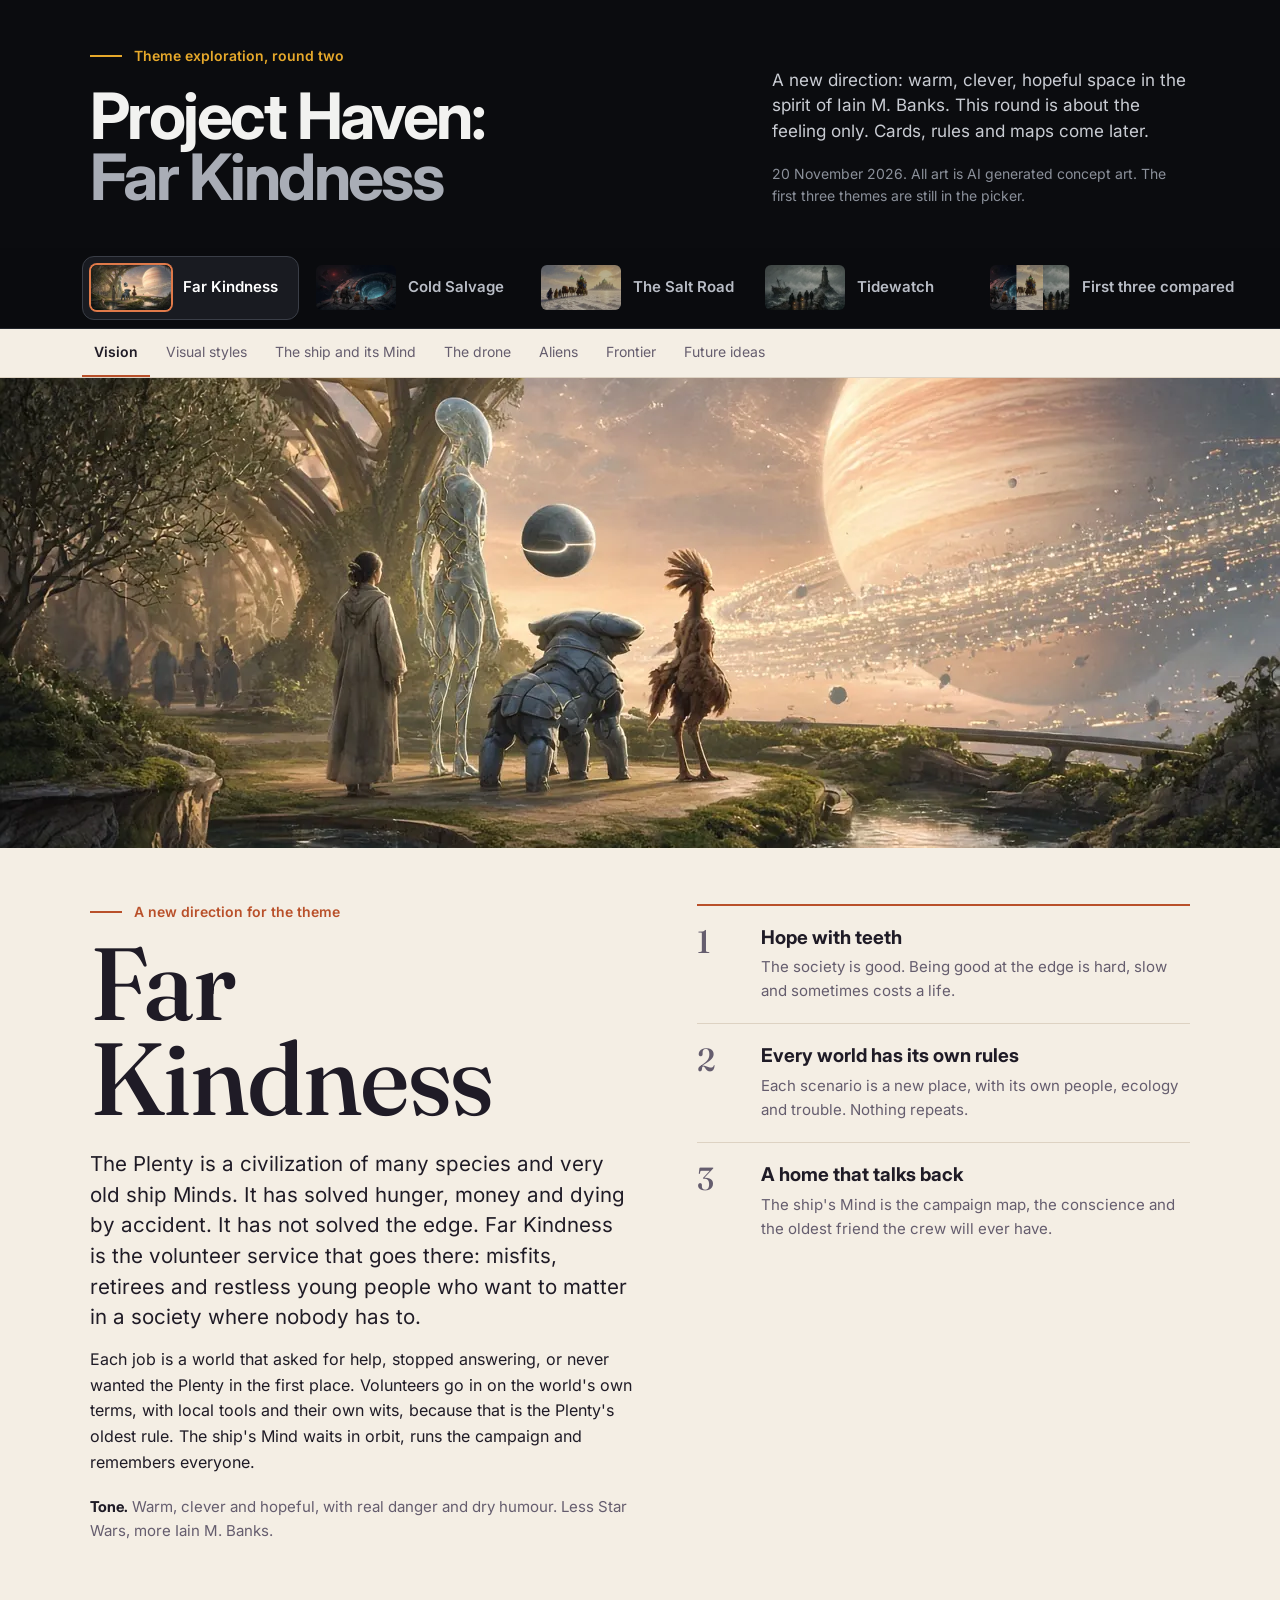
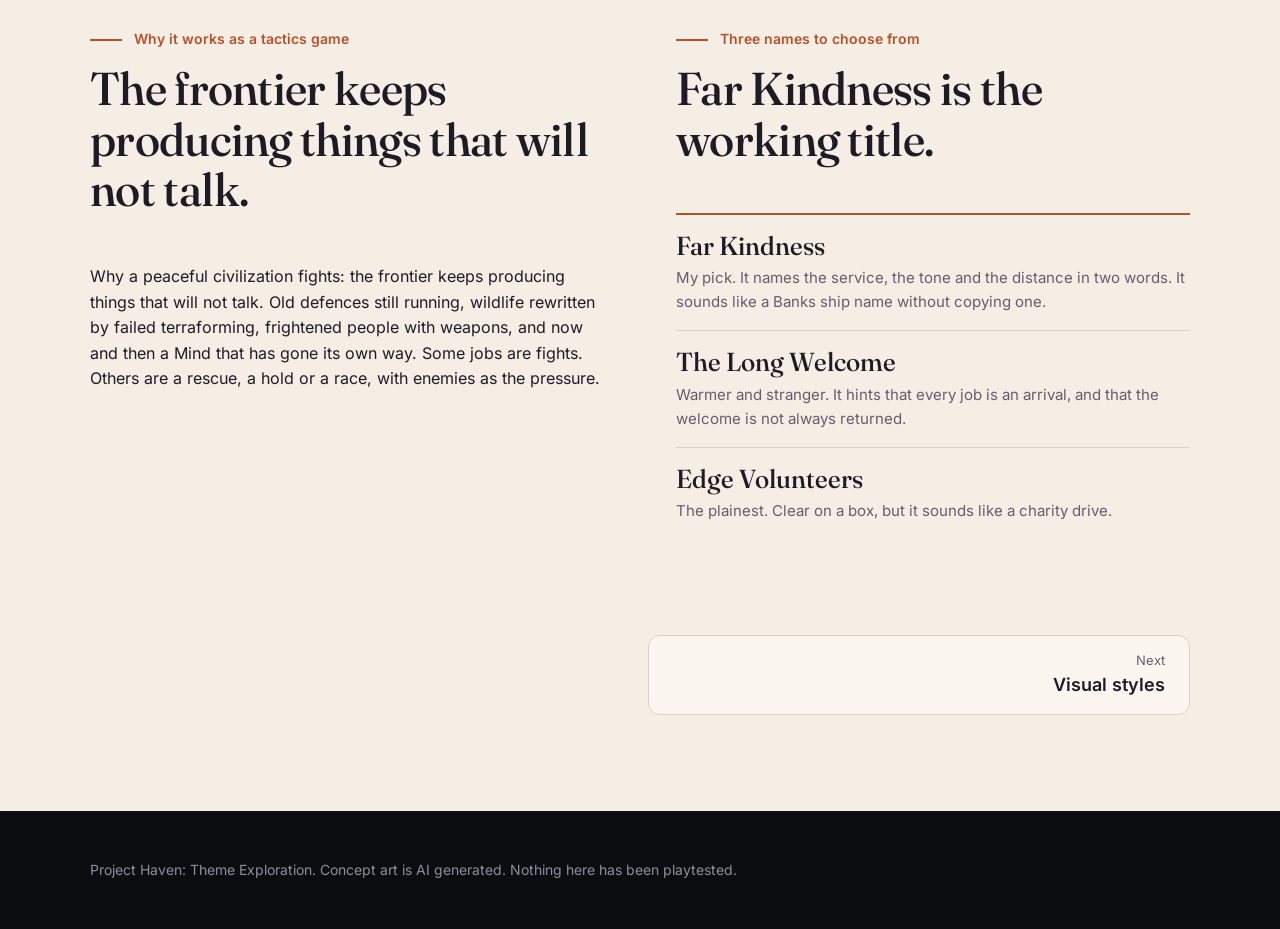
==== commit c77f818e: "Far Kindness: new default theme (vision, four visual styles, the ship and its Mind, the drone, twelv" ====
--- a/index.html
+++ b/index.html
@@ -462,13 +462,15 @@
 .cw-rule b{display:block;font-size:18px;margin-top:4px}
 .cw-rule p{font-size:15px;line-height:1.5;margin-top:6px}
 .cw-rule .cw-sr{color:var(--muted);font-size:14px}
+.cw-rule .cw-xp{font-size:14px;margin-top:8px;padding-top:8px;border-top:1px solid var(--line)}
+.cw-b .cw-as{font-size:13px;line-height:1.45;color:var(--ca);margin-top:8px}
 .cw-st{display:grid;grid-template-columns:repeat(4,minmax(0,1fr));gap:8px;margin-top:16px}
 .cw-st div{padding:10px 12px;border-radius:10px;border:1px solid var(--line);display:flex;flex-direction:column;justify-content:center;min-height:60px}
 .cw-st dt{font-size:12px;color:var(--muted)}
 .cw-st dd{margin:2px 0 0;font-size:16px;font-weight:600;white-space:nowrap}
 .cw-cards{display:grid;grid-template-columns:repeat(3,minmax(0,1fr));gap:16px}
 .cw-c svg{display:block;width:100%;height:auto}
-.cw-src{display:grid;grid-template-columns:1fr 1fr;gap:32px;margin-top:28px}
+.cw-src{display:grid;grid-template-columns:repeat(3,minmax(0,1fr));gap:32px;margin-top:28px}
 .cw-src p{font-size:15px;line-height:1.5;color:var(--muted);padding-top:12px;border-top:2px solid var(--line)}
 .cw-src b{display:block;color:var(--text);font-size:14px;margin-bottom:4px}
 .cw-more{margin-top:24px;border:1px solid var(--line);border-radius:12px;background:var(--panel)}
@@ -559,16 +561,80 @@
 }
 @media print{.cw-p[hidden]{display:block}}
 
+.t-e{--bg:#F4EEE4;--panel:#FBF7F0;--panel2:#EFE6D8;--text:#1F1B26;--muted:#655D6E;--accent:#B9502A;--accent2:#2F6E73;--line:#DDD2C2;--display:'HavenFraunces',Georgia,'Times New Roman',serif;--dw:500;--dls:-0.015em;--dtrans:none}
+.pko-e{--pk:#E07A4A}
+.pk .opts{grid-template-columns:repeat(5,minmax(0,1fr))}
+.t-e .opener h2{font-size:clamp(52px,7.4vw,104px)}
+.t-e .opener h2.ek-ship{font-size:clamp(34px,4.2vw,58px);line-height:1.04}
+.t-e .sh h2{font-size:clamp(30px,3.6vw,48px);line-height:1.1}
+.ek-lead{margin-top:16px;font-size:18px;color:var(--muted)}
+.ek-p{margin-top:14px;font-size:16px;line-height:1.6}
+.ek-odd{color:var(--muted)}
+.ek-gap{gap:72px}.ek-mt{margin-top:64px}
+.ek-names{list-style:none;padding:0}
+.ek-names li{padding:16px 0;border-top:1px solid var(--line)}.ek-names li:first-child{border-top:2px solid var(--accent)}
+.ek-names b{display:block;font-family:var(--display);font-weight:500;font-size:26px;line-height:1.2}
+.ek-names span{display:block;font-size:15px;color:var(--muted);margin-top:4px}
+.ek-style{display:grid;grid-template-columns:1.35fr 1fr;gap:48px;align-items:start;padding:56px 0;border-top:1px solid var(--line)}
+.ek-style:first-of-type{border-top:2px solid var(--accent)}
+.ek-ths{display:grid;grid-template-columns:repeat(3,1fr);gap:12px;margin-top:12px}
+.ek-th{aspect-ratio:4/3;border-radius:8px}
+.ek-sd h3{font-family:var(--display);font-weight:500;font-size:clamp(30px,3vw,40px);line-height:1.1;margin-top:12px}
+.ek-sw{list-style:none;padding:0;display:flex;flex-wrap:wrap;gap:12px;margin:20px 0 4px}
+.ek-sw li{display:flex;align-items:center;gap:8px;font-size:13px;color:var(--muted);min-height:28px}
+.ek-sw i{width:24px;height:24px;border-radius:50%;border:1px solid rgba(0,0,0,.12);flex:none}
+.ek-dl{margin:16px 0 0}
+.ek-dl dt{font-size:13px;font-weight:600;color:var(--accent);margin-top:12px}
+.ek-dl dd{margin:2px 0 0;font-size:15px;line-height:1.55}
+.ek-rec{margin-top:24px}
+.ek-facts{display:grid;gap:0;margin:0}
+.ek-facts div{padding:16px 0;border-top:1px solid var(--line)}.ek-facts div:first-child{border-top:2px solid var(--accent)}
+.ek-facts dt{font-size:13px;font-weight:600;color:var(--accent)}
+.ek-facts dd{margin:4px 0 0;font-size:16px}
+.ek-man figcaption{margin-top:14px}
+.ek-man b{display:block;font-family:var(--display);font-weight:500;font-size:24px;line-height:1.2}
+.ek-man span{display:block;font-size:15px;color:var(--muted);margin-top:4px}
+.ek-qs{display:grid;gap:12px;margin-top:16px}
+.ek-qs2{grid-template-columns:repeat(auto-fit,minmax(220px,1fr))}
+.ek-q{margin:0;padding:20px 24px;background:var(--panel);border:1px solid var(--line);border-left:3px solid var(--accent2);border-radius:10px;font-family:var(--display);font-size:20px;line-height:1.4;display:flex;flex-direction:column;justify-content:center}
+.ek-q small{display:block;font-family:var(--sans);font-size:12px;font-weight:600;color:var(--muted);margin-bottom:6px}
+.ek-q.ek-least{border-left-color:var(--accent)}
+.ek-q span{display:block}.ek-q span+span{margin-top:6px}
+.ek-minds{list-style:none;padding:0;margin-top:16px}
+.ek-minds li{padding:16px 0;border-top:1px solid var(--line)}
+.ek-minds small{display:block;font-size:13px;font-weight:600;color:var(--accent)}
+.ek-minds b{display:block;font-family:var(--display);font-weight:500;font-size:22px;line-height:1.25;margin:2px 0 4px}
+.ek-minds span{display:block;font-size:15px;color:var(--muted)}
+.ek-cap{font-size:13px;color:var(--muted);margin-top:12px}
+.ek-als{display:grid;grid-template-columns:repeat(4,1fr);gap:32px 24px}
+.ek-al h4{font-family:var(--display);font-weight:500;font-size:28px;line-height:1.1;margin-top:16px}
+.ek-tag{font-size:15px;margin-top:6px}
+.ek-pl{font-size:14px;color:var(--muted);margin-top:8px;line-height:1.5}.ek-pl b{color:var(--text)}
+.ek-al details{margin-top:12px;border-top:1px solid var(--line)}
+.ek-al summary{cursor:pointer;display:flex;align-items:center;min-height:44px;font-size:14px;font-weight:600;color:var(--accent);list-style:none}
+.ek-al summary::-webkit-details-marker{display:none}
+.ek-al summary:after{content:"+";margin-left:auto;font-size:18px;line-height:1}
+.ek-al details[open] summary:after{content:"\2212"}
+.ek-al .ek-dl dt:first-child{margin-top:0}
+.ek-noimg{background:var(--panel2);display:flex;align-items:center;justify-content:center;text-align:center;padding:24px;border:1px dashed var(--line)}
+.ek-noimg span{font-family:var(--display);font-size:20px;color:var(--muted);line-height:1.3}
+.ek-fr{display:grid;grid-template-columns:1.3fr 1fr;gap:48px;align-items:center;padding:40px 0;border-top:1px solid var(--line)}
+.ek-fr:first-of-type{border-top:2px solid var(--accent)}
+.ek-fr.ek-flip>.art{order:2}
+.ek-fr h3{font-family:var(--display);font-weight:500;font-size:clamp(28px,2.8vw,38px);line-height:1.1;margin-top:12px}
+.ek-fu{list-style:none;padding:0;display:grid;grid-template-columns:1fr 1fr;column-gap:64px}
+.ek-fu li{padding:20px 0;border-top:1px solid var(--line)}
+.ek-fu b{display:block;font-family:var(--display);font-weight:500;font-size:24px;line-height:1.2}
+.ek-fu span{display:block;font-size:15px;color:var(--muted);margin-top:4px}
+@media screen and (max-width:1000px){.ek-als{grid-template-columns:repeat(2,1fr)}.ek-style,.ek-fr{grid-template-columns:1fr;gap:24px}.ek-fr.ek-flip>.art{order:0}}
+@media screen and (max-width:720px){.ek-als{grid-template-columns:1fr 1fr;gap:24px 16px}.ek-al h4{font-size:22px}.ek-fu{grid-template-columns:1fr}.ek-q{font-size:18px}.ek-gap{gap:40px}}
+
 .thumb-s{background-image:url([data-uri])}
 .thumb-r{background-image:url([data-uri])}
 .thumb-t{background-image:url([data-uri])}
 .thumb-a{background-image:url([data-uri])}
-</style></head><body><header class="spread cover t-p" style="--bg:#0B0C0F"><div class="top"><div class="wrap">
-<p class="eyebrow">Studio readout</p>
-<h1>Project Haven:<span>Theme Exploration</span></h1>
-<p class="sub">A studio readout after a month of exploration. Three themes for a Gloomhaven style tactics game, each with concept art, a rules mapping, a campaign, interface mockups, heroes, enemies and sample ability cards.</p>
-<p class="meta">16 November 2026. All art is AI generated concept art. Nothing here has been playtested.</p></div></div>
-<div class="tri"><div class="p"><div class="art img-s_key " role="img" aria-label="Concept art, key art for Cold Salvage" style="background-position:50% 62%"></div><div class="lab"><b>Cold Salvage</b><span>Space</span></div></div><div class="p"><div class="art img-r_key " role="img" aria-label="Concept art, key art for The Salt Road" style="background-position:50% 55%"></div><div class="lab"><b>The Salt Road</b><span>A caravan across a dead sea</span></div></div><div class="p"><div class="art img-t_key " role="img" aria-label="Concept art, key art for Tidewatch" style="background-position:50% 55%"></div><div class="lab"><b>Tidewatch</b><span>A drowned coast</span></div></div></div></header><div class="stickprobe" aria-hidden="true"></div><div class="pick" id="pick"><nav class="pk" aria-label="Choose a theme"><div class="in"><div class="opts"><a class="pko pko-s" href="#cold-salvage" data-go="s"><span class="thumb thumb-s" aria-hidden="true"></span><span class="pl"><b>Cold Salvage</b></span></a><a class="pko pko-r" href="#salt-road" data-go="r"><span class="thumb thumb-r" aria-hidden="true"></span><span class="pl"><b>The Salt Road</b></span></a><a class="pko pko-t" href="#tidewatch" data-go="t"><span class="thumb thumb-t" aria-hidden="true"></span><span class="pl"><b>Tidewatch</b></span></a><a class="pko pko-a" href="#all-three" data-go="a"><span class="thumb thumb-a" aria-hidden="true"></span><span class="pl"><b>All three compared</b></span></a></div></div></nav><nav class="cn t-s" data-cn="s" aria-label="Sections of Cold Salvage" hidden><div class="in"><a href="#cold-salvage/overview" data-c="overview">Overview</a><a href="#cold-salvage/crew" data-c="crew">The crew</a><a href="#cold-salvage/species" data-c="species">Species</a><a href="#cold-salvage/ship-hexes" data-c="ship-hexes">Ship hexes</a><a href="#cold-salvage/scenarios" data-c="scenarios">Scenarios</a><a href="#cold-salvage/interface" data-c="interface">Interface</a><a href="#cold-salvage/map-a" data-c="map-a">Map option A</a><a href="#cold-salvage/map-b" data-c="map-b">Map option B</a><a href="#cold-salvage/a-or-b" data-c="a-or-b">A or B</a><a href="#cold-salvage/enemies" data-c="enemies">Enemies</a><a href="#cold-salvage/ability-cards" data-c="ability-cards">Ability cards</a><a href="#cold-salvage/the-ask" data-c="the-ask">The ask</a></div></nav><nav class="cn t-r" data-cn="r" aria-label="Sections of The Salt Road" hidden><div class="in"><a href="#salt-road/overview" data-c="overview">Overview</a><a href="#salt-road/rules-fit" data-c="rules-fit">Rules fit</a><a href="#salt-road/campaign-map" data-c="campaign-map">Campaign map</a><a href="#salt-road/scenario-art" data-c="scenario-art">Scenario art</a><a href="#salt-road/interface" data-c="interface">Interface</a><a href="#salt-road/heroes" data-c="heroes">Heroes</a><a href="#salt-road/enemies" data-c="enemies">Enemies</a><a href="#salt-road/ability-cards" data-c="ability-cards">Ability cards</a><a href="#salt-road/risks" data-c="risks">Risks</a></div></nav><nav class="cn t-t" data-cn="t" aria-label="Sections of Tidewatch" hidden><div class="in"><a href="#tidewatch/overview" data-c="overview">Overview</a><a href="#tidewatch/rules-fit" data-c="rules-fit">Rules fit</a><a href="#tidewatch/campaign-map" data-c="campaign-map">Campaign map</a><a href="#tidewatch/scenario-art" data-c="scenario-art">Scenario art</a><a href="#tidewatch/interface" data-c="interface">Interface</a><a href="#tidewatch/heroes" data-c="heroes">Heroes</a><a href="#tidewatch/enemies" data-c="enemies">Enemies</a><a href="#tidewatch/ability-cards" data-c="ability-cards">Ability cards</a><a href="#tidewatch/risks" data-c="risks">Risks</a></div></nav><nav class="cn t-p" data-cn="a" aria-label="Sections of All three compared" hidden><div class="in"><a href="#all-three/in-brief" data-c="in-brief">In brief</a><a href="#all-three/how-we-chose" data-c="how-we-chose">How we chose</a><a href="#all-three/side-by-side" data-c="side-by-side">Side by side</a><a href="#all-three/comparable-games" data-c="comparable-games">Comparable games</a><a href="#all-three/recommendation" data-c="recommendation">Recommendation</a><a href="#all-three/questions" data-c="questions">Questions</a><a href="#all-three/sources" data-c="sources">Sources</a></div></nav></div><main id="main"><section data-hidecontents hidden class="spread t-p contents" id="contents" aria-label="Contents"><div class="wrap"><div class="sh"><p class="eyebrow">Contents</p><h2>What is inside</h2></div><ol><li><a href="#brief"><i>01</i>Readout in brief<span>Three directions</span></a></li><li><a href="#explored"><i>02</i>What we explored<span>And what we threw away</span></a></li><li><a href="#s"><i>03</i>Cold Salvage<span>Space</span></a></li><li><a href="#species"><i>04</i>Species of the Ring<span>Six playable species</span></a></li><li><a href="#map-a"><i>05</i>Two campaign maps<span>Pick one</span></a></li><li><a href="#r"><i>06</i>The Salt Road<span>A caravan across a dead sea</span></a></li><li><a href="#t"><i>07</i>Tidewatch<span>A drowned coast</span></a></li><li><a href="#compare"><i>08</i>Side by side<span>Comparison</span></a></li><li><a href="#comparables"><i>09</i>Comparable games<span>Linked sources</span></a></li><li><a href="#recommendation"><i>10</i>Our recommendation<span>Next steps</span></a></li><li><a href="#questions"><i>11</i>Questions for you<span>Five challenges</span></a></li></ol></div></section><section data-v="a" data-c="in-brief" class="spread t-p" id="brief"><div class="wrap">
+.thumb-e{background-image:url([data-uri])}
+</style></head><body><header class="spread cover t-p" style="--bg:#0B0C0F"><div class="top"><div class="wrap"><p class="eyebrow">Theme exploration, round two</p><h1>Project Haven:<span>Far Kindness</span></h1><p class="sub">A new direction: warm, clever, hopeful space in the spirit of Iain M. Banks. This round is about the feeling only. Cards, rules and maps come later.</p><p class="meta">20 November 2026. All art is AI generated concept art. The first three themes are still in the picker.</p></div></div></header><div class="stickprobe" aria-hidden="true"></div><div class="pick" id="pick"><nav class="pk" aria-label="Choose a theme"><div class="in"><div class="opts"><a class="pko pko-e" href="#far-kindness" data-go="e"><span class="thumb thumb-e" aria-hidden="true"></span><span class="pl"><b>Far Kindness</b></span></a><a class="pko pko-s" href="#cold-salvage" data-go="s"><span class="thumb thumb-s" aria-hidden="true"></span><span class="pl"><b>Cold Salvage</b></span></a><a class="pko pko-r" href="#salt-road" data-go="r"><span class="thumb thumb-r" aria-hidden="true"></span><span class="pl"><b>The Salt Road</b></span></a><a class="pko pko-t" href="#tidewatch" data-go="t"><span class="thumb thumb-t" aria-hidden="true"></span><span class="pl"><b>Tidewatch</b></span></a><a class="pko pko-a" href="#all-three" data-go="a"><span class="thumb thumb-a" aria-hidden="true"></span><span class="pl"><b>First three compared</b></span></a></div></div></nav><nav class="cn t-e" data-cn="e" aria-label="Sections of Far Kindness" hidden><div class="in"><a href="#far-kindness/vision" data-c="vision">Vision</a><a href="#far-kindness/styles" data-c="styles">Visual styles</a><a href="#far-kindness/ship" data-c="ship">The ship and its Mind</a><a href="#far-kindness/drone" data-c="drone">The drone</a><a href="#far-kindness/aliens" data-c="aliens">Aliens</a><a href="#far-kindness/frontier" data-c="frontier">Frontier</a><a href="#far-kindness/future" data-c="future">Future ideas</a></div></nav><nav class="cn t-s" data-cn="s" aria-label="Sections of Cold Salvage" hidden><div class="in"><a href="#cold-salvage/overview" data-c="overview">Overview</a><a href="#cold-salvage/crew" data-c="crew">The crew</a><a href="#cold-salvage/species" data-c="species">Species</a><a href="#cold-salvage/ship-hexes" data-c="ship-hexes">Ship hexes</a><a href="#cold-salvage/scenarios" data-c="scenarios">Scenarios</a><a href="#cold-salvage/interface" data-c="interface">Interface</a><a href="#cold-salvage/map-a" data-c="map-a">Map option A</a><a href="#cold-salvage/map-b" data-c="map-b">Map option B</a><a href="#cold-salvage/a-or-b" data-c="a-or-b">A or B</a><a href="#cold-salvage/enemies" data-c="enemies">Enemies</a><a href="#cold-salvage/ability-cards" data-c="ability-cards">Ability cards</a><a href="#cold-salvage/the-ask" data-c="the-ask">The ask</a></div></nav><nav class="cn t-r" data-cn="r" aria-label="Sections of The Salt Road" hidden><div class="in"><a href="#salt-road/overview" data-c="overview">Overview</a><a href="#salt-road/rules-fit" data-c="rules-fit">Rules fit</a><a href="#salt-road/campaign-map" data-c="campaign-map">Campaign map</a><a href="#salt-road/scenario-art" data-c="scenario-art">Scenario art</a><a href="#salt-road/interface" data-c="interface">Interface</a><a href="#salt-road/heroes" data-c="heroes">Heroes</a><a href="#salt-road/enemies" data-c="enemies">Enemies</a><a href="#salt-road/ability-cards" data-c="ability-cards">Ability cards</a><a href="#salt-road/risks" data-c="risks">Risks</a></div></nav><nav class="cn t-t" data-cn="t" aria-label="Sections of Tidewatch" hidden><div class="in"><a href="#tidewatch/overview" data-c="overview">Overview</a><a href="#tidewatch/rules-fit" data-c="rules-fit">Rules fit</a><a href="#tidewatch/campaign-map" data-c="campaign-map">Campaign map</a><a href="#tidewatch/scenario-art" data-c="scenario-art">Scenario art</a><a href="#tidewatch/interface" data-c="interface">Interface</a><a href="#tidewatch/heroes" data-c="heroes">Heroes</a><a href="#tidewatch/enemies" data-c="enemies">Enemies</a><a href="#tidewatch/ability-cards" data-c="ability-cards">Ability cards</a><a href="#tidewatch/risks" data-c="risks">Risks</a></div></nav><nav class="cn t-p" data-cn="a" aria-label="Sections of First three compared" hidden><div class="in"><a href="#all-three/in-brief" data-c="in-brief">In brief</a><a href="#all-three/how-we-chose" data-c="how-we-chose">How we chose</a><a href="#all-three/side-by-side" data-c="side-by-side">Side by side</a><a href="#all-three/comparable-games" data-c="comparable-games">Comparable games</a><a href="#all-three/recommendation" data-c="recommendation">Recommendation</a><a href="#all-three/questions" data-c="questions">Questions</a><a href="#all-three/sources" data-c="sources">Sources</a></div></nav></div><main id="main"><section data-hidecontents hidden class="spread t-p contents" id="contents" aria-label="Contents"><div class="wrap"><div class="sh"><p class="eyebrow">Contents</p><h2>What is inside</h2></div><ol><li><a href="#brief"><i>01</i>Readout in brief<span>Three directions</span></a></li><li><a href="#explored"><i>02</i>What we explored<span>And what we threw away</span></a></li><li><a href="#s"><i>03</i>Cold Salvage<span>Space</span></a></li><li><a href="#species"><i>04</i>Species of the Ring<span>Six playable species</span></a></li><li><a href="#map-a"><i>05</i>Two campaign maps<span>Pick one</span></a></li><li><a href="#r"><i>06</i>The Salt Road<span>A caravan across a dead sea</span></a></li><li><a href="#t"><i>07</i>Tidewatch<span>A drowned coast</span></a></li><li><a href="#compare"><i>08</i>Side by side<span>Comparison</span></a></li><li><a href="#comparables"><i>09</i>Comparable games<span>Linked sources</span></a></li><li><a href="#recommendation"><i>10</i>Our recommendation<span>Next steps</span></a></li><li><a href="#questions"><i>11</i>Questions for you<span>Five challenges</span></a></li></ol></div></section><section data-v="a" data-c="in-brief" class="spread t-p" id="brief"><div class="wrap">
 <div class="grid2" style="align-items:end;margin-bottom:56px"><div class="sh" style="margin:0"><p class="eyebrow">Readout in brief</p><h2>Three directions, one recommendation</h2><p class="lead" style="margin-top:24px">We looked at the rules core as it stands and asked one question of every setting: what does this theme change about how the game is played? We kept three and wrote a full dossier for each.</p></div>
 <div class="rec"><p class="eyebrow" style="margin:0">Our recommendation</p><p>Lead with Cold Salvage, on one condition: it must pass the swap test. In parallel, build the same first scenario as The Salt Road to prove the rules core is theme agnostic. If Cold Salvage fails the swap test, the Salt Road becomes the lead.</p></div></div>
 <div class="cards3"><a class="tcard" href="#s" style="text-decoration:none"><div class="art img-s_key k169" role="img" aria-label="Concept art, key art for Cold Salvage" style="background-position:50% 62%"></div><span class="k">Theme one. Space</span><h4>Cold Salvage</h4><p style="font-size:15px;color:var(--muted)">A party of four, drawn from six species, strips the wrecks of a dead ring habitat around a dying red star. Salvage keeps the tow ship flying, and the cold always collects.</p></a><a class="tcard" href="#r" style="text-decoration:none"><div class="art img-r_key k169" role="img" aria-label="Concept art, key art for The Salt Road" style="background-position:50% 55%"></div><span class="k">Theme two. A caravan across a dead sea</span><h4>The Salt Road</h4><p style="font-size:15px;color:var(--muted)">Four guides lead a caravan across the Hollow Sea, a salt basin where a vanished empire left glass towers, walking machines and a heat that never quite stops moving.</p></a><a class="tcard" href="#t" style="text-decoration:none"><div class="art img-t_key k169" role="img" aria-label="Concept art, key art for Tidewatch" style="background-position:50% 55%"></div><span class="k">Theme three. A drowned coast</span><h4>Tidewatch</h4><p style="font-size:15px;color:var(--muted)">The lamps along the Hollow Coast are going out. Four keepers walk the tideline to relight them before the fog arrives with what the sea took.</p></a></div>
@@ -587,7 +653,7 @@
 <p class="swap">Our test: swap every space noun for a fantasy one. If the scenario still plays the same, we cut it.</p>
 <div class="ex"><div class="panel"><b>Fails</b><p>Kill six raiders with blasters. That is bandits with crossbows.</p></div><div class="panel"><b>Passes</b><p>Cut three bulkheads before the air runs out. Every hatch you open vents the room and drags everyone one hex toward it.</p></div></div></div>
 <div class="pc pcpad"><h4>Why it wins</h4><ul><li>The room is the enemy, so the rules have work to do beyond damage.</li><li>Six alien body plans that no fantasy setting can do.</li><li>Hard surface art is modular: the cheapest of the three themes to keep consistent, by our estimate.</li></ul>
-<h4>What it costs</h4><ul><li>The busiest genre of the three, with Phantom Epoch, Rogue Angels and Stars of Akarios already there.</li><li>Players expect guns, so guns stay short ranged and expensive.</li><li>Grey corridors get dull, so every sector gets its own look and hazard.</li></ul></div></div></div></section><section data-v="s" data-c="crew" class="spread t-s" id="crew" aria-label="Cold Salvage: the starting crew"><div class="wrap"><div class="sh"><p class="eyebrow">The playable crew</p><h3>Four bodies, four decks</h3><p class="lead" style="margin-top:16px;font-size:18px">Each deck is built on one rule that only its body could have. The Thren and the Sarn unlock later.</p></div><div class="cw"><div class="cw-tabs" role="tablist" aria-label="Characters"><button type="button" role="tab" id="cwt-breacher" aria-controls="cwp-breacher" aria-selected="true" tabindex="0" style="--ca:#E3B341"><span class="art img-sp_durr_suit" aria-hidden="true"></span><span class="cw-tl"><b>Breacher</b><small>The Durr</small></span></button><button type="button" role="tab" id="cwt-cutter" aria-controls="cwp-cutter" aria-selected="false" tabindex="-1" style="--ca:#F2762E"><span class="art img-sp_human_suit" aria-hidden="true"></span><span class="cw-tl"><b>Cutter</b><small>Human</small></span></button><button type="button" role="tab" id="cwt-tender" aria-controls="cwp-tender" aria-selected="false" tabindex="-1" style="--ca:#7FD69A"><span class="art img-sp_murmur_suit" aria-hidden="true"></span><span class="cw-tl"><b>Tender</b><small>The Murmur</small></span></button><button type="button" role="tab" id="cwt-runner" aria-controls="cwp-runner" aria-selected="false" tabindex="-1" style="--ca:#B9A2F2"><span class="art img-sp_tikkri_suit" aria-hidden="true"></span><span class="cw-tl"><b>Runner</b><small>The Tikkri</small></span></button></div><div class="cw-p" role="tabpanel" id="cwp-breacher" aria-labelledby="cwt-breacher" style="--ca:#E3B341"><div class="cw-top"><div class="cw-id"><p class="cw-sp">The Durr</p><h4>Breacher</h4><p class="cw-th">Be the wall. The Durr wins by standing in the one hex that matters.</p><div class="cw-rule"><p class="cw-k">Signature rule</p><b>Doorframe</b><p>End a move in a doorway, bulkhead or breach and you brace it. A braced hex holds air, blocks decompression and enemies cannot path through it. Cards marked Braced hit harder while you stand there.</p><p class="cw-sr">Species: anchored. Push, pull and decompression never move the Durr.</p></div><dl class="cw-st"><div><dt>Hand</dt><dd>10 cards</dd></div><div><dt>Health</dt><dd>10 to 26</dd></div><div><dt>Lost actions</dt><dd>5</dd></div><div><dt>Complexity</dt><dd>2 of 5</dd></div></dl></div><div class="cw-cards"><div class="cw-c"><svg viewBox="0 0 300 440" role="img" aria-label="Ability card Hold the Line, initiative 15" style="font-family:var(--sans)"><rect x="2" y="2" width="296" height="436" rx="18" fill="#0E1A25" stroke="#4FD1E8" stroke-width="3"/><rect x="9" y="9" width="282" height="422" rx="13" fill="none" stroke="#4FD1E8" stroke-opacity="0.45" stroke-width="1.2" /><polygon points="30,14 270,14 280,24 280,42 270,52 30,52 20,42 20,24" fill="#0A131C" stroke="#4FD1E8" stroke-width="1.5"/><rect x="22" y="22" width="14" height="22" fill="#E3B341" opacity="0.9"/><rect x="264" y="22" width="14" height="22" fill="#E3B341" opacity="0.9"/><text x="150" y="35" font-size="19" font-weight="700" fill="#E6EDF2" text-anchor="middle" dominant-baseline="central">Hold the Line</text><rect x="18" y="62" width="264" height="152" rx="10" fill="#17293A"/><rect x="18" y="250" width="264" height="152" rx="10" fill="#1D3347"/><path d="M18 206 H138 V246 H26 a8 8 0 0 1 -8 -8 Z" fill="#17293A"/><path d="M18 214 V238 a8 8 0 0 0 8 8 H138" fill="none" stroke="#4FD1E8" stroke-opacity="0.6" stroke-width="1.5"/><g transform="translate(29 221) scale(0.916667)" fill="none" stroke="#4FD1E8" stroke-width="2.2" stroke-linecap="round" stroke-linejoin="round"><path d="M6 18 L19 5"/><path d="M8 12 L12 16"/><path d="M4 20 L6 18"/></g><text x="62" y="232" font-size="20" font-weight="700" fill="#E6EDF2" dominant-baseline="central">2</text><path d="M282 258 H162 V218 H274 a8 8 0 0 1 8 8 Z" fill="#1D3347"/><path d="M162 218 H274 a8 8 0 0 1 8 8 V250" fill="none" stroke="#4FD1E8" stroke-opacity="0.6" stroke-width="1.5"/><g transform="translate(226.5 221) scale(0.916667)" fill="none" stroke="#4FD1E8" stroke-width="2.2" stroke-linecap="round" stroke-linejoin="round"><path d="M5 6 l6 6 -6 6"/><path d="M13 6 l6 6 -6 6"/></g><text x="271" y="232" text-anchor="end" font-size="20" font-weight="700" fill="#E6EDF2" dominant-baseline="central">2</text><g transform="translate(87.6172 97) scale(1)" fill="none" stroke="#4FD1E8" stroke-width="2.2" stroke-linecap="round" stroke-linejoin="round"><path d="M6 18 L19 5"/><path d="M8 12 L12 16"/><path d="M4 20 L6 18"/></g><text x="115.6" y="109" font-size="25" font-weight="700" fill="#E6EDF2" dominant-baseline="central">Attack 3</text><text x="150" y="141" font-size="17" font-weight="500" fill="#9FB6C7" text-anchor="middle" dominant-baseline="central">Braced: Attack +2</text><g transform="translate(74.7891 274) scale(1)" fill="none" stroke="#4FD1E8" stroke-width="2.2" stroke-linecap="round" stroke-linejoin="round"><path d="M12 3 l7 3 v6 c0 4.5 -3 7.5 -7 9 -4 -1.5 -7 -4.5 -7 -9 V6 z"/><path d="M9 10 l3 3 3 -3"/></g><text x="102.8" y="286" font-size="25" font-weight="700" fill="#E6EDF2" dominant-baseline="central">Retaliate 2</text><text x="150" y="318" font-size="17" font-weight="500" fill="#9FB6C7" text-anchor="middle" dominant-baseline="central">While braced</text><text x="150" y="344" font-size="17" font-weight="500" fill="#9FB6C7" text-anchor="middle" dominant-baseline="central">Persistent, six uses</text><polygon points="40.0,173.0 44.7,183.5 56.2,184.7 47.6,192.5 50.0,203.8 40.0,198.0 30.0,203.8 32.4,192.5 23.8,184.7 35.3,183.5" fill="#E3B341" stroke="#0E1A25" stroke-width="1"/><text x="40" y="191" font-size="14" font-weight="700" fill="#0E1A25" text-anchor="middle" dominant-baseline="central">1</text><g transform="translate(250 366) scale(1)" fill="none" stroke="#E3B341" stroke-width="2.2" stroke-linecap="round" stroke-linejoin="round"><path d="M12 3 c1 4 5 5 5 10 a5 5 0 0 1 -10 0 c0 -2 1 -3 2 -4 0 2 1 3 2 3 0 -3 -1 -5 1 -9 z"/></g><g transform="translate(222 366) scale(1)" fill="none" stroke="#E3B341" stroke-width="2.2" stroke-linecap="round" stroke-linejoin="round"><path d="M19 12 a7 7 0 1 1 -2 -5"/><path d="M18 3 v5 h-5"/></g><polygon points="174.9,242.3 160.3,256.9 139.7,256.9 125.1,242.3 125.1,221.7 139.7,207.1 160.3,207.1 174.9,221.7" fill="#0A131C" stroke="#E3B341" stroke-width="3" stroke-linejoin="round"/><text x="150" y="233" font-size="25" font-weight="700" fill="#E3B341" text-anchor="middle" dominant-baseline="central">15</text><circle cx="150" cy="421" r="13" fill="#0A131C" stroke="#4FD1E8" stroke-width="1.5"/><text x="150" y="421" font-size="14" font-weight="700" fill="#E6EDF2" text-anchor="middle" dominant-baseline="central">2</text></svg></div><div class="cw-c"><svg viewBox="0 0 300 440" role="img" aria-label="Ability card Pressure Ram, initiative 63" style="font-family:var(--sans)"><rect x="2" y="2" width="296" height="436" rx="18" fill="#0E1A25" stroke="#4FD1E8" stroke-width="3"/><rect x="9" y="9" width="282" height="422" rx="13" fill="none" stroke="#4FD1E8" stroke-opacity="0.45" stroke-width="1.2" /><polygon points="30,14 270,14 280,24 280,42 270,52 30,52 20,42 20,24" fill="#0A131C" stroke="#4FD1E8" stroke-width="1.5"/><rect x="22" y="22" width="14" height="22" fill="#E3B341" opacity="0.9"/><rect x="264" y="22" width="14" height="22" fill="#E3B341" opacity="0.9"/><text x="150" y="35" font-size="19" font-weight="700" fill="#E6EDF2" text-anchor="middle" dominant-baseline="central">Pressure Ram</text><rect x="18" y="62" width="264" height="152" rx="10" fill="#17293A"/><rect x="18" y="250" width="264" height="152" rx="10" fill="#1D3347"/><path d="M18 206 H138 V246 H26 a8 8 0 0 1 -8 -8 Z" fill="#17293A"/><path d="M18 214 V238 a8 8 0 0 0 8 8 H138" fill="none" stroke="#4FD1E8" stroke-opacity="0.6" stroke-width="1.5"/><g transform="translate(29 221) scale(0.916667)" fill="none" stroke="#4FD1E8" stroke-width="2.2" stroke-linecap="round" stroke-linejoin="round"><path d="M6 18 L19 5"/><path d="M8 12 L12 16"/><path d="M4 20 L6 18"/></g><text x="62" y="232" font-size="20" font-weight="700" fill="#E6EDF2" dominant-baseline="central">2</text><path d="M282 258 H162 V218 H274 a8 8 0 0 1 8 8 Z" fill="#1D3347"/><path d="M162 218 H274 a8 8 0 0 1 8 8 V250" fill="none" stroke="#4FD1E8" stroke-opacity="0.6" stroke-width="1.5"/><g transform="translate(226.5 221) scale(0.916667)" fill="none" stroke="#4FD1E8" stroke-width="2.2" stroke-linecap="round" stroke-linejoin="round"><path d="M5 6 l6 6 -6 6"/><path d="M13 6 l6 6 -6 6"/></g><text x="271" y="232" text-anchor="end" font-size="20" font-weight="700" fill="#E6EDF2" dominant-baseline="central">2</text><g transform="translate(87.8594 84) scale(1)" fill="none" stroke="#4FD1E8" stroke-width="2.2" stroke-linecap="round" stroke-linejoin="round"><path d="M6 18 L19 5"/><path d="M8 12 L12 16"/><path d="M4 20 L6 18"/></g><text x="115.9" y="96" font-size="25" font-weight="700" fill="#E6EDF2" dominant-baseline="central">Attack 5</text><text x="150" y="128" font-size="17" font-weight="500" fill="#9FB6C7" text-anchor="middle" dominant-baseline="central">Three hexes in a line</text><text x="150" y="154" font-size="17" font-weight="500" fill="#9FB6C7" text-anchor="middle" dominant-baseline="central">Spend Pressure: Push 2</text><g transform="translate(93.1953 303) scale(1)" fill="none" stroke="#4FD1E8" stroke-width="2.2" stroke-linecap="round" stroke-linejoin="round"><path d="M5 6 l6 6 -6 6"/><path d="M13 6 l6 6 -6 6"/></g><text x="121.2" y="315" font-size="25" font-weight="700" fill="#E6EDF2" dominant-baseline="central">Move 4</text><polygon points="40.0,173.0 44.7,183.5 56.2,184.7 47.6,192.5 50.0,203.8 40.0,198.0 30.0,203.8 32.4,192.5 23.8,184.7 35.3,183.5" fill="#E3B341" stroke="#0E1A25" stroke-width="1"/><text x="40" y="191" font-size="14" font-weight="700" fill="#0E1A25" text-anchor="middle" dominant-baseline="central">1</text><g transform="translate(250 178) scale(1)" fill="none" stroke="#E3B341" stroke-width="2.2" stroke-linecap="round" stroke-linejoin="round"><path d="M12 3 c1 4 5 5 5 10 a5 5 0 0 1 -10 0 c0 -2 1 -3 2 -4 0 2 1 3 2 3 0 -3 -1 -5 1 -9 z"/></g><polygon points="174.9,242.3 160.3,256.9 139.7,256.9 125.1,242.3 125.1,221.7 139.7,207.1 160.3,207.1 174.9,221.7" fill="#0A131C" stroke="#E3B341" stroke-width="3" stroke-linejoin="round"/><text x="150" y="233" font-size="25" font-weight="700" fill="#E3B341" text-anchor="middle" dominant-baseline="central">63</text><circle cx="150" cy="421" r="13" fill="#0A131C" stroke="#4FD1E8" stroke-width="1.5"/><text x="150" y="421" font-size="14" font-weight="700" fill="#E6EDF2" text-anchor="middle" dominant-baseline="central">8</text></svg></div><div class="cw-c"><svg viewBox="0 0 300 440" role="img" aria-label="Ability card Hull Jack, initiative 76" style="font-family:var(--sans)"><rect x="2" y="2" width="296" height="436" rx="18" fill="#0E1A25" stroke="#4FD1E8" stroke-width="3"/><rect x="9" y="9" width="282" height="422" rx="13" fill="none" stroke="#4FD1E8" stroke-opacity="0.45" stroke-width="1.2" /><polygon points="30,14 270,14 280,24 280,42 270,52 30,52 20,42 20,24" fill="#0A131C" stroke="#4FD1E8" stroke-width="1.5"/><rect x="22" y="22" width="14" height="22" fill="#E3B341" opacity="0.9"/><rect x="264" y="22" width="14" height="22" fill="#E3B341" opacity="0.9"/><text x="150" y="35" font-size="19" font-weight="700" fill="#E6EDF2" text-anchor="middle" dominant-baseline="central">Hull Jack</text><rect x="18" y="62" width="264" height="152" rx="10" fill="#17293A"/><rect x="18" y="250" width="264" height="152" rx="10" fill="#1D3347"/><path d="M18 206 H138 V246 H26 a8 8 0 0 1 -8 -8 Z" fill="#17293A"/><path d="M18 214 V238 a8 8 0 0 0 8 8 H138" fill="none" stroke="#4FD1E8" stroke-opacity="0.6" stroke-width="1.5"/><g transform="translate(29 221) scale(0.916667)" fill="none" stroke="#4FD1E8" stroke-width="2.2" stroke-linecap="round" stroke-linejoin="round"><path d="M6 18 L19 5"/><path d="M8 12 L12 16"/><path d="M4 20 L6 18"/></g><text x="62" y="232" font-size="20" font-weight="700" fill="#E6EDF2" dominant-baseline="central">2</text><path d="M282 258 H162 V218 H274 a8 8 0 0 1 8 8 Z" fill="#1D3347"/><path d="M162 218 H274 a8 8 0 0 1 8 8 V250" fill="none" stroke="#4FD1E8" stroke-opacity="0.6" stroke-width="1.5"/><g transform="translate(226.5 221) scale(0.916667)" fill="none" stroke="#4FD1E8" stroke-width="2.2" stroke-linecap="round" stroke-linejoin="round"><path d="M5 6 l6 6 -6 6"/><path d="M13 6 l6 6 -6 6"/></g><text x="271" y="232" text-anchor="end" font-size="20" font-weight="700" fill="#E6EDF2" dominant-baseline="central">2</text><g transform="translate(83.1406 84) scale(1)" fill="none" stroke="#4FD1E8" stroke-width="2.2" stroke-linecap="round" stroke-linejoin="round"><circle cx="12" cy="12" r="3"/><circle cx="5" cy="7" r="2"/><circle cx="19" cy="7" r="2"/><circle cx="12" cy="20" r="2"/></g><text x="111.1" y="96" font-size="25" font-weight="700" fill="#E6EDF2" dominant-baseline="central">Hull Jack</text><text x="150" y="128" font-size="17" font-weight="500" fill="#9FB6C7" text-anchor="middle" dominant-baseline="central">Place in an adjacent doorway</text><text x="150" y="154" font-size="17" font-weight="500" fill="#9FB6C7" text-anchor="middle" dominant-baseline="central">Health 6. Seals the doorway</text><g transform="translate(99.5156 287) scale(1)" fill="none" stroke="#4FD1E8" stroke-width="2.2" stroke-linecap="round" stroke-linejoin="round"><path d="M12 5 v14 M5 12 h14"/></g><text x="127.5" y="299" font-size="25" font-weight="700" fill="#E6EDF2" dominant-baseline="central">Heal 3</text><text x="150" y="331" font-size="17" font-weight="500" fill="#9FB6C7" text-anchor="middle" dominant-baseline="central">Self</text><polygon points="40.0,173.0 44.7,183.5 56.2,184.7 47.6,192.5 50.0,203.8 40.0,198.0 30.0,203.8 32.4,192.5 23.8,184.7 35.3,183.5" fill="#E3B341" stroke="#0E1A25" stroke-width="1"/><text x="40" y="191" font-size="14" font-weight="700" fill="#0E1A25" text-anchor="middle" dominant-baseline="central">1</text><g transform="translate(250 178) scale(1)" fill="none" stroke="#E3B341" stroke-width="2.2" stroke-linecap="round" stroke-linejoin="round"><path d="M12 3 c1 4 5 5 5 10 a5 5 0 0 1 -10 0 c0 -2 1 -3 2 -4 0 2 1 3 2 3 0 -3 -1 -5 1 -9 z"/></g><polygon points="174.9,242.3 160.3,256.9 139.7,256.9 125.1,242.3 125.1,221.7 139.7,207.1 160.3,207.1 174.9,221.7" fill="#0A131C" stroke="#E3B341" stroke-width="3" stroke-linejoin="round"/><text x="150" y="233" font-size="25" font-weight="700" fill="#E3B341" text-anchor="middle" dominant-baseline="central">76</text><circle cx="150" cy="421" r="13" fill="#0A131C" stroke="#4FD1E8" stroke-width="1.5"/><text x="150" y="421" font-size="14" font-weight="700" fill="#E6EDF2" text-anchor="middle" dominant-baseline="central">9</text></svg></div></div></div><div class="cw-src"><p><b>Draws on</b>Brute and Red Guard for Shield and Retaliate; Banner Spear for position mattering.</p><p><b>New here</b>The character is terrain. Its best hex is a doorway, which turns the room rules into its toolkit.</p></div><div class="cw-bd"><p class="cw-k">Ways people might play it <span>Examples, not paths. Most cards fit more than one.</span></p><div class="cw-bg"><div class="cw-b"><b>Holds the door, hits back</b><small>Hold the Line, Doorstop, Anchor Bolt, Pressure Spike, Living Bulkhead, Last Line</small></div><div class="cw-b"><b>Charges, then leaves a door behind</b><small>Bulkhead Slam, Blowout, Rolling Breach, Overpressure, Airlock Keeper, Hull Ram</small></div><div class="cw-b"><b>Bodyguard</b><small>Plating, Grab Hold, Heavy Step, Load Path, Hold Fast, Pressure Lock</small></div></div></div><details class="cw-more"><summary><span>Level choices, full deck and suit</span></summary><div class="cw-body"><p class="cw-h">Levels 2 to 9: each level-up adds one card of that level or lower</p><p class="cw-note">A card you skip stays available, so you can take it at a later level.</p><div class="cw-path"><div class="cw-pr"><p class="cw-plv"><span class="cw-star">2</span></p><div class="cw-mc"><div class="cw-mt"><b>Doorstop</b></div><p class="cw-mh">Attack 3, Push 2, Ends next to a wall: Immobilize</p><p class="cw-mi"><span>Initiative 19</span></p><p class="cw-mh">Move 3, End in a doorway: Shield 2</p></div><div class="cw-mc"><div class="cw-mt"><b>Heavy Step</b></div><p class="cw-mh">Attack 4</p><p class="cw-mi"><span>Initiative 61</span></p><p class="cw-mh">Move 2, Create Pressure, Ignore hazards</p></div></div><div class="cw-pr"><p class="cw-plv"><span class="cw-star">3</span></p><div class="cw-mc"><div class="cw-mt"><b>Pressure Lock</b></div><p class="cw-mh">Brace, Every doorway within 3 until end of next round <i class="tg tg-l">Lost</i></p><p class="cw-mi"><span>Initiative 68</span></p><p class="cw-mh">Pull 2, Enemy within 3, Create Pressure</p></div><div class="cw-mc"><div class="cw-mt"><b>Shear Line</b></div><p class="cw-mh">Attack 3, Two enemies in a line, Wound</p><p class="cw-mi"><span>Initiative 37</span></p><p class="cw-mh">Move 3, Spend Pressure: Shield 2</p></div></div><div class="cw-pr"><p class="cw-plv"><span class="cw-star">4</span></p><div class="cw-mc"><div class="cw-mt"><b>Anchor Bolt</b></div><p class="cw-mh">Retaliate 2, Shield 1, Until you move. <i class="tg tg-p">Persistent</i></p><p class="cw-mi"><span>Initiative 18</span></p><p class="cw-mh">Move 4</p></div><div class="cw-mc"><div class="cw-mt"><b>Blowout</b></div><p class="cw-mh">Attack 5, Push 3, Into a wall or enemy: both suffer 2 <i class="tg tg-l">Lost</i></p><p class="cw-mi"><span>Initiative 51</span></p><p class="cw-mh">Move 3, Create Pressure</p></div></div><div class="cw-pr"><p class="cw-plv"><span class="cw-star">5</span></p><div class="cw-mc"><div class="cw-mt"><b>Living Bulkhead</b></div><p class="cw-mh">Attack 3, Braced: all adjacent enemies</p><p class="cw-mi"><span>Initiative 30</span></p><p class="cw-mh">Enemies cannot pass hexes next to you until you move. <i class="tg tg-p">Persistent</i><i class="tg tg-l">Lost</i></p></div><div class="cw-mc"><div class="cw-mt"><b>Rolling Breach</b></div><p class="cw-mh">Move 5, Push 1 each enemy you pass, Then Attack 3</p><p class="cw-mi"><span>Initiative 44</span></p><p class="cw-mh">Move 4, End in a doorway: brace it, Spend Pressure: Jump</p></div></div><div class="cw-pr"><p class="cw-plv"><span class="cw-star">6</span></p><div class="cw-mc"><div class="cw-mt"><b>Load Path</b></div><p class="cw-mh">Shield 2, Allies in a line from you, This round</p><p class="cw-mi"><span>Initiative 22</span></p><p class="cw-mh">Attack 2, Range 2, Push 2</p></div><div class="cw-mc"><div class="cw-mt"><b>Pressure Spike</b></div><p class="cw-mh">Attack 4, Spend Pressure: +2 and Stun</p><p class="cw-mi"><span>Initiative 39</span></p><p class="cw-mh">Heal 3, Self, Create Pressure</p></div></div><div class="cw-pr"><p class="cw-plv"><span class="cw-star">7</span></p><div class="cw-mc"><div class="cw-mt"><b>Hold Fast</b></div><p class="cw-mh">Shield 3, This round, Braced: Retaliate 3 too</p><p class="cw-mi"><span>Initiative 12</span></p><p class="cw-mh">Pull 2, Ally to a hex next to you, Then Move 2</p></div><div class="cw-mc"><div class="cw-mt"><b>Shockwave</b></div><p class="cw-mh">Attack 4, All adjacent enemies, Push 2 each <i class="tg tg-l">Lost</i></p><p class="cw-mi"><span>Initiative 66</span></p><p class="cw-mh">Move 3, Ignore hazards, Create Pressure</p></div></div><div class="cw-pr"><p class="cw-plv"><span class="cw-star">8</span></p><div class="cw-mc"><div class="cw-mt"><b>Airlock Keeper</b></div><p class="cw-mh">Brace this doorway. It stays braced after you leave. <i class="tg tg-p">Persistent</i><i class="tg tg-l">Lost</i></p><p class="cw-mi"><span>Initiative 72</span></p><p class="cw-mh">Heal 4, Self</p></div><div class="cw-mc"><div class="cw-mt"><b>Overpressure</b></div><p class="cw-mh">Attack 5, Spend Pressure: Push 3, Stun</p><p class="cw-mi"><span>Initiative 36</span></p><p class="cw-mh">Move 4</p></div></div><div class="cw-pr"><p class="cw-plv"><span class="cw-star">9</span></p><div class="cw-mc"><div class="cw-mt"><b>Last Line</b></div><p class="cw-mh">Attack 6, All adjacent enemies, Braced: Shield 3 this round <i class="tg tg-l">Lost</i></p><p class="cw-mi"><span>Initiative 90</span></p><p class="cw-mh">Shield 3, You and adjacent allies, Retaliate 2, two rounds <i class="tg tg-l">Lost</i></p></div><div class="cw-mc"><div class="cw-mt"><b>Hull Ram</b></div><p class="cw-mh">Attack 8, Push 4, Hits a wall: Stun <i class="tg tg-l">Lost</i></p><p class="cw-mi"><span>Initiative 29</span></p><p class="cw-mh">Move 5, Jump, End in a doorway: brace it</p></div></div></div><p class="cw-h">Level 1 pool, 13 cards. Take 10 into each scenario. Initiative: Medium, 11 to 88. Shields come early.</p><ol class="cw-list"><li><span class="cw-n">1</span><span class="cw-nm"><b>Load Bearing</b><em>Initiative 11</em></span><span class="cw-h2"><small>Top</small>Shield 2, Self, until end of round</span><span class="cw-h2"><small>Bottom</small>Move 3, End in a doorway: Retaliate 1 this round</span></li><li><span class="cw-n">2</span><span class="cw-nm"><b>Hold the Line</b><em>Initiative 15</em></span><span class="cw-h2"><small>Top</small>Attack 3, Braced: Attack +2</span><span class="cw-h2"><small>Bottom</small>Retaliate 2, While braced, six uses <i class="tg tg-p">Persistent</i><i class="tg tg-l">Lost</i></span></li><li><span class="cw-n">3</span><span class="cw-nm"><b>Grab Hold</b><em>Initiative 21</em></span><span class="cw-h2"><small>Top</small>Attack 2, Two adjacent enemies</span><span class="cw-h2"><small>Bottom</small>Pull 3, Ally within 4, toward you</span></li><li><span class="cw-n">4</span><span class="cw-nm"><b>Plating</b><em>Initiative 27</em></span><span class="cw-h2"><small>Top</small>Shield 1, You and adjacent allies, Until end of round</span><span class="cw-h2"><small>Bottom</small>Move 3, Spend Pressure: Move +2</span></li><li><span class="cw-n">5</span><span class="cw-nm"><b>Bulkhead Slam</b><em>Initiative 34</em></span><span class="cw-h2"><small>Top</small>Attack 3, Push 2</span><span class="cw-h2"><small>Bottom</small>Move 3, Create Pressure</span></li><li><span class="cw-n">6</span><span class="cw-nm"><b>Ballast Drop</b><em>Initiative 42</em></span><span class="cw-h2"><small>Top</small>Attack 3, Immobilize</span><span class="cw-h2"><small>Bottom</small>Move 2, Ignore hazards</span></li><li><span class="cw-n">7</span><span class="cw-nm"><b>Cave In</b><em>Initiative 52</em></span><span class="cw-h2"><small>Top</small>Attack 4, All adjacent enemies, Create Pressure <i class="tg tg-l">Lost</i></span><span class="cw-h2"><small>Bottom</small>Move 2, Shield 1 this round</span></li><li><span class="cw-n">8</span><span class="cw-nm"><b>Pressure Ram</b><em>Initiative 63</em></span><span class="cw-h2"><small>Top</small>Attack 5, Three hexes in a line, Spend Pressure: Push 2 <i class="tg tg-l">Lost</i></span><span class="cw-h2"><small>Bottom</small>Move 4</span></li><li><span class="cw-n">9</span><span class="cw-nm"><b>Hull Jack</b><em>Initiative 76</em></span><span class="cw-h2"><small>Top</small>Hull Jack, Place in an adjacent doorway, Health 6. Seals the doorway <i class="tg tg-l">Lost</i></span><span class="cw-h2"><small>Bottom</small>Heal 3, Self</span></li><li><span class="cw-n">10</span><span class="cw-nm"><b>Last Bulkhead</b><em>Initiative 88</em></span><span class="cw-h2"><small>Top</small>Heal 2, Self, Shield 1 this round</span><span class="cw-h2"><small>Bottom</small>Wall, Adjacent empty hex, Becomes a wall <i class="tg tg-l">Lost</i></span></li><li><span class="cw-n">11</span><span class="cw-nm"><b>Shoulder Through</b><em>Initiative 31</em></span><span class="cw-h2"><small>Top</small>Attack 3, Push 1, Braced: Push 3 instead</span><span class="cw-h2"><small>Bottom</small>Move 4</span></li><li><span class="cw-n">12</span><span class="cw-nm"><b>Counterweight</b><em>Initiative 47</em></span><span class="cw-h2"><small>Top</small>Retaliate 2, This round, Braced: also Shield 1</span><span class="cw-h2"><small>Bottom</small>Attack 2, Pull 1</span></li><li><span class="cw-n">13</span><span class="cw-nm"><b>Seal Breach</b><em>Initiative 58</em></span><span class="cw-h2"><small>Top</small>Heal 2, Self, Create Pressure</span><span class="cw-h2"><small>Bottom</small>Brace, An adjacent hex counts as a doorway this round</span></li></ol><p class="cw-h">Suit modules: one socket opens per work order</p><div class="cw-mods"><div class="cw-sock"><p class="cw-sn">Frame socket</p><p class="cw-wo">Work order: Hold a braced doorway with three enemies adjacent.</p><p><b>Mag Clamps</b><span class="cw-sd">Brace any hex next to a wall, not only doorways.</span></p><p class="cw-or">or</p><p><b>Ballast Plates</b><span class="cw-sd">Maximum health +2.</span></p></div><div class="cw-sock"><p class="cw-sn">Tool socket</p><p class="cw-wo">Work order: Finish a breached room with the air clock above half.</p><p><b>Jack Mark Two</b><span class="cw-sd">Your Hull Jack has Health 10 and Retaliate 1.</span></p><p class="cw-or">or</p><p><b>Pry Bar</b><span class="cw-sd">Pushing an enemy into a wall deals 1 damage.</span></p></div><div class="cw-sock"><p class="cw-sn">Core socket</p><p class="cw-wo">Work order: Seal ten doorways across the campaign.</p><p><b>Pressure Tank</b><span class="cw-sd">Each scenario starts with Pressure in the room.</span></p><p class="cw-or">or</p><p><b>Seal Foam</b><span class="cw-sd">Once a scenario, brace a second doorway for a round.</span></p></div></div></div></details></div><div class="cw-p" role="tabpanel" id="cwp-cutter" aria-labelledby="cwt-cutter" style="--ca:#F2762E" hidden><div class="cw-top"><div class="cw-id"><p class="cw-sp">Human</p><h4>Cutter</h4><p class="cw-th">Run the torch hot. Small cuts store heat, the big cut spends it, if the suit holds.</p><div class="cw-rule"><p class="cw-k">Signature rule</p><b>Torch gauge</b><p>A gauge from 0 to 4 on the character mat. Torch +1 cards fill it, Spend Torch cards pay it out for bonus damage, and Vent empties it into the room as Heat. End your turn at 4 and the torch overheats: suffer 2 damage and reset to 0.</p><p class="cw-sr">Species: none. Humans are the baseline, so the Cutter teaches the game. A hot torch also makes the Cutter the warmest suit, and Rime grows toward the warmest suit.</p></div><dl class="cw-st"><div><dt>Hand</dt><dd>10 cards</dd></div><div><dt>Health</dt><dd>8 to 20</dd></div><div><dt>Lost actions</dt><dd>5</dd></div><div><dt>Complexity</dt><dd>1 of 5</dd></div></dl></div><div class="cw-cards"><div class="cw-c"><svg viewBox="0 0 300 440" role="img" aria-label="Ability card Through Cut, initiative 47" style="font-family:var(--sans)"><rect x="2" y="2" width="296" height="436" rx="18" fill="#0E1A25" stroke="#4FD1E8" stroke-width="3"/><rect x="9" y="9" width="282" height="422" rx="13" fill="none" stroke="#4FD1E8" stroke-opacity="0.45" stroke-width="1.2" /><polygon points="30,14 270,14 280,24 280,42 270,52 30,52 20,42 20,24" fill="#0A131C" stroke="#4FD1E8" stroke-width="1.5"/><rect x="22" y="22" width="14" height="22" fill="#F2762E" opacity="0.9"/><rect x="264" y="22" width="14" height="22" fill="#F2762E" opacity="0.9"/><text x="150" y="35" font-size="19" font-weight="700" fill="#E6EDF2" text-anchor="middle" dominant-baseline="central">Through Cut</text><rect x="18" y="62" width="264" height="152" rx="10" fill="#17293A"/><rect x="18" y="250" width="264" height="152" rx="10" fill="#1D3347"/><path d="M18 206 H138 V246 H26 a8 8 0 0 1 -8 -8 Z" fill="#17293A"/><path d="M18 214 V238 a8 8 0 0 0 8 8 H138" fill="none" stroke="#4FD1E8" stroke-opacity="0.6" stroke-width="1.5"/><g transform="translate(29 221) scale(0.916667)" fill="none" stroke="#4FD1E8" stroke-width="2.2" stroke-linecap="round" stroke-linejoin="round"><path d="M6 18 L19 5"/><path d="M8 12 L12 16"/><path d="M4 20 L6 18"/></g><text x="62" y="232" font-size="20" font-weight="700" fill="#E6EDF2" dominant-baseline="central">2</text><path d="M282 258 H162 V218 H274 a8 8 0 0 1 8 8 Z" fill="#1D3347"/><path d="M162 218 H274 a8 8 0 0 1 8 8 V250" fill="none" stroke="#4FD1E8" stroke-opacity="0.6" stroke-width="1.5"/><g transform="translate(226.5 221) scale(0.916667)" fill="none" stroke="#4FD1E8" stroke-width="2.2" stroke-linecap="round" stroke-linejoin="round"><path d="M5 6 l6 6 -6 6"/><path d="M13 6 l6 6 -6 6"/></g><text x="271" y="232" text-anchor="end" font-size="20" font-weight="700" fill="#E6EDF2" dominant-baseline="central">2</text><g transform="translate(87.875 84) scale(1)" fill="none" stroke="#4FD1E8" stroke-width="2.2" stroke-linecap="round" stroke-linejoin="round"><path d="M6 18 L19 5"/><path d="M8 12 L12 16"/><path d="M4 20 L6 18"/></g><text x="115.9" y="96" font-size="25" font-weight="700" fill="#E6EDF2" dominant-baseline="central">Attack 2</text><text x="150" y="128" font-size="17" font-weight="500" fill="#9FB6C7" text-anchor="middle" dominant-baseline="central">Spend Torch 2:</text><text x="150" y="154" font-size="17" font-weight="500" fill="#9FB6C7" text-anchor="middle" dominant-baseline="central">Attack +3</text><g transform="translate(93.9062 287) scale(1)" fill="none" stroke="#4FD1E8" stroke-width="2.2" stroke-linecap="round" stroke-linejoin="round"><path d="M5 6 l6 6 -6 6"/><path d="M13 6 l6 6 -6 6"/></g><text x="121.9" y="299" font-size="25" font-weight="700" fill="#E6EDF2" dominant-baseline="central">Move 5</text><text x="150" y="331" font-size="17" font-weight="500" fill="#9FB6C7" text-anchor="middle" dominant-baseline="central">Jump</text><polygon points="40.0,173.0 44.7,183.5 56.2,184.7 47.6,192.5 50.0,203.8 40.0,198.0 30.0,203.8 32.4,192.5 23.8,184.7 35.3,183.5" fill="#F2762E" stroke="#0E1A25" stroke-width="1"/><text x="40" y="191" font-size="14" font-weight="700" fill="#0E1A25" text-anchor="middle" dominant-baseline="central">1</text><g transform="translate(250 366) scale(1)" fill="none" stroke="#F2762E" stroke-width="2.2" stroke-linecap="round" stroke-linejoin="round"><path d="M12 3 c1 4 5 5 5 10 a5 5 0 0 1 -10 0 c0 -2 1 -3 2 -4 0 2 1 3 2 3 0 -3 -1 -5 1 -9 z"/></g><polygon points="174.9,242.3 160.3,256.9 139.7,256.9 125.1,242.3 125.1,221.7 139.7,207.1 160.3,207.1 174.9,221.7" fill="#0A131C" stroke="#F2762E" stroke-width="3" stroke-linejoin="round"/><text x="150" y="233" font-size="25" font-weight="700" fill="#F2762E" text-anchor="middle" dominant-baseline="central">47</text><circle cx="150" cy="421" r="13" fill="#0A131C" stroke="#4FD1E8" stroke-width="1.5"/><text x="150" y="421" font-size="14" font-weight="700" fill="#E6EDF2" text-anchor="middle" dominant-baseline="central">6</text></svg></div><div class="cw-c"><svg viewBox="0 0 300 440" role="img" aria-label="Ability card Full Burn, initiative 85" style="font-family:var(--sans)"><rect x="2" y="2" width="296" height="436" rx="18" fill="#0E1A25" stroke="#4FD1E8" stroke-width="3"/><rect x="9" y="9" width="282" height="422" rx="13" fill="none" stroke="#4FD1E8" stroke-opacity="0.45" stroke-width="1.2" /><polygon points="30,14 270,14 280,24 280,42 270,52 30,52 20,42 20,24" fill="#0A131C" stroke="#4FD1E8" stroke-width="1.5"/><rect x="22" y="22" width="14" height="22" fill="#F2762E" opacity="0.9"/><rect x="264" y="22" width="14" height="22" fill="#F2762E" opacity="0.9"/><text x="150" y="35" font-size="19" font-weight="700" fill="#E6EDF2" text-anchor="middle" dominant-baseline="central">Full Burn</text><rect x="18" y="62" width="264" height="152" rx="10" fill="#17293A"/><rect x="18" y="250" width="264" height="152" rx="10" fill="#1D3347"/><path d="M18 206 H138 V246 H26 a8 8 0 0 1 -8 -8 Z" fill="#17293A"/><path d="M18 214 V238 a8 8 0 0 0 8 8 H138" fill="none" stroke="#4FD1E8" stroke-opacity="0.6" stroke-width="1.5"/><g transform="translate(29 221) scale(0.916667)" fill="none" stroke="#4FD1E8" stroke-width="2.2" stroke-linecap="round" stroke-linejoin="round"><path d="M6 18 L19 5"/><path d="M8 12 L12 16"/><path d="M4 20 L6 18"/></g><text x="62" y="232" font-size="20" font-weight="700" fill="#E6EDF2" dominant-baseline="central">2</text><path d="M282 258 H162 V218 H274 a8 8 0 0 1 8 8 Z" fill="#1D3347"/><path d="M162 218 H274 a8 8 0 0 1 8 8 V250" fill="none" stroke="#4FD1E8" stroke-opacity="0.6" stroke-width="1.5"/><g transform="translate(226.5 221) scale(0.916667)" fill="none" stroke="#4FD1E8" stroke-width="2.2" stroke-linecap="round" stroke-linejoin="round"><path d="M5 6 l6 6 -6 6"/><path d="M13 6 l6 6 -6 6"/></g><text x="271" y="232" text-anchor="end" font-size="20" font-weight="700" fill="#E6EDF2" dominant-baseline="central">2</text><g transform="translate(87.1484 84) scale(1)" fill="none" stroke="#4FD1E8" stroke-width="2.2" stroke-linecap="round" stroke-linejoin="round"><path d="M6 18 L19 5"/><path d="M8 12 L12 16"/><path d="M4 20 L6 18"/></g><text x="115.1" y="96" font-size="25" font-weight="700" fill="#E6EDF2" dominant-baseline="central">Attack 4</text><text x="150" y="128" font-size="17" font-weight="500" fill="#9FB6C7" text-anchor="middle" dominant-baseline="central">Spend all Torch:</text><text x="150" y="154" font-size="17" font-weight="500" fill="#9FB6C7" text-anchor="middle" dominant-baseline="central">Attack +1 each, and Wound</text><g transform="translate(93.9219 287) scale(1)" fill="none" stroke="#4FD1E8" stroke-width="2.2" stroke-linecap="round" stroke-linejoin="round"><path d="M5 6 l6 6 -6 6"/><path d="M13 6 l6 6 -6 6"/></g><text x="121.9" y="299" font-size="25" font-weight="700" fill="#E6EDF2" dominant-baseline="central">Move 2</text><text x="150" y="331" font-size="17" font-weight="500" fill="#9FB6C7" text-anchor="middle" dominant-baseline="central">Create Heat</text><polygon points="40.0,173.0 44.7,183.5 56.2,184.7 47.6,192.5 50.0,203.8 40.0,198.0 30.0,203.8 32.4,192.5 23.8,184.7 35.3,183.5" fill="#F2762E" stroke="#0E1A25" stroke-width="1"/><text x="40" y="191" font-size="14" font-weight="700" fill="#0E1A25" text-anchor="middle" dominant-baseline="central">1</text><g transform="translate(250 178) scale(1)" fill="none" stroke="#F2762E" stroke-width="2.2" stroke-linecap="round" stroke-linejoin="round"><path d="M12 3 c1 4 5 5 5 10 a5 5 0 0 1 -10 0 c0 -2 1 -3 2 -4 0 2 1 3 2 3 0 -3 -1 -5 1 -9 z"/></g><polygon points="174.9,242.3 160.3,256.9 139.7,256.9 125.1,242.3 125.1,221.7 139.7,207.1 160.3,207.1 174.9,221.7" fill="#0A131C" stroke="#F2762E" stroke-width="3" stroke-linejoin="round"/><text x="150" y="233" font-size="25" font-weight="700" fill="#F2762E" text-anchor="middle" dominant-baseline="central">85</text><circle cx="150" cy="421" r="13" fill="#0A131C" stroke="#4FD1E8" stroke-width="1.5"/><text x="150" y="421" font-size="14" font-weight="700" fill="#E6EDF2" text-anchor="middle" dominant-baseline="central">10</text></svg></div><div class="cw-c"><svg viewBox="0 0 300 440" role="img" aria-label="Ability card Cold Bypass, initiative 61" style="font-family:var(--sans)"><rect x="2" y="2" width="296" height="436" rx="18" fill="#0E1A25" stroke="#4FD1E8" stroke-width="3"/><rect x="9" y="9" width="282" height="422" rx="13" fill="none" stroke="#4FD1E8" stroke-opacity="0.45" stroke-width="1.2" /><polygon points="30,14 270,14 280,24 280,42 270,52 30,52 20,42 20,24" fill="#0A131C" stroke="#4FD1E8" stroke-width="1.5"/><rect x="22" y="22" width="14" height="22" fill="#F2762E" opacity="0.9"/><rect x="264" y="22" width="14" height="22" fill="#F2762E" opacity="0.9"/><text x="150" y="35" font-size="19" font-weight="700" fill="#E6EDF2" text-anchor="middle" dominant-baseline="central">Cold Bypass</text><rect x="18" y="62" width="264" height="152" rx="10" fill="#17293A"/><rect x="18" y="250" width="264" height="152" rx="10" fill="#1D3347"/><path d="M18 206 H138 V246 H26 a8 8 0 0 1 -8 -8 Z" fill="#17293A"/><path d="M18 214 V238 a8 8 0 0 0 8 8 H138" fill="none" stroke="#4FD1E8" stroke-opacity="0.6" stroke-width="1.5"/><g transform="translate(29 221) scale(0.916667)" fill="none" stroke="#4FD1E8" stroke-width="2.2" stroke-linecap="round" stroke-linejoin="round"><path d="M6 18 L19 5"/><path d="M8 12 L12 16"/><path d="M4 20 L6 18"/></g><text x="62" y="232" font-size="20" font-weight="700" fill="#E6EDF2" dominant-baseline="central">2</text><path d="M282 258 H162 V218 H274 a8 8 0 0 1 8 8 Z" fill="#1D3347"/><path d="M162 218 H274 a8 8 0 0 1 8 8 V250" fill="none" stroke="#4FD1E8" stroke-opacity="0.6" stroke-width="1.5"/><g transform="translate(226.5 221) scale(0.916667)" fill="none" stroke="#4FD1E8" stroke-width="2.2" stroke-linecap="round" stroke-linejoin="round"><path d="M5 6 l6 6 -6 6"/><path d="M13 6 l6 6 -6 6"/></g><text x="271" y="232" text-anchor="end" font-size="20" font-weight="700" fill="#E6EDF2" dominant-baseline="central">2</text><g transform="translate(87.6172 97) scale(1)" fill="none" stroke="#4FD1E8" stroke-width="2.2" stroke-linecap="round" stroke-linejoin="round"><path d="M6 18 L19 5"/><path d="M8 12 L12 16"/><path d="M4 20 L6 18"/></g><text x="115.6" y="109" font-size="25" font-weight="700" fill="#E6EDF2" dominant-baseline="central">Attack 3</text><text x="150" y="141" font-size="17" font-weight="500" fill="#9FB6C7" text-anchor="middle" dominant-baseline="central">Spend Heat: Attack +2</text><text x="64.9" y="286" font-size="25" font-weight="700" fill="#E6EDF2" dominant-baseline="central">Insulated Liner</text><text x="150" y="318" font-size="16" font-weight="500" fill="#9FB6C7" text-anchor="middle" dominant-baseline="central">Overheating deals no damage</text><text x="150" y="344" font-size="17" font-weight="500" fill="#9FB6C7" text-anchor="middle" dominant-baseline="central">Persistent, three uses</text><polygon points="40.0,173.0 44.7,183.5 56.2,184.7 47.6,192.5 50.0,203.8 40.0,198.0 30.0,203.8 32.4,192.5 23.8,184.7 35.3,183.5" fill="#F2762E" stroke="#0E1A25" stroke-width="1"/><text x="40" y="191" font-size="14" font-weight="700" fill="#0E1A25" text-anchor="middle" dominant-baseline="central">1</text><g transform="translate(250 366) scale(1)" fill="none" stroke="#F2762E" stroke-width="2.2" stroke-linecap="round" stroke-linejoin="round"><path d="M12 3 c1 4 5 5 5 10 a5 5 0 0 1 -10 0 c0 -2 1 -3 2 -4 0 2 1 3 2 3 0 -3 -1 -5 1 -9 z"/></g><g transform="translate(222 366) scale(1)" fill="none" stroke="#F2762E" stroke-width="2.2" stroke-linecap="round" stroke-linejoin="round"><path d="M19 12 a7 7 0 1 1 -2 -5"/><path d="M18 3 v5 h-5"/></g><polygon points="174.9,242.3 160.3,256.9 139.7,256.9 125.1,242.3 125.1,221.7 139.7,207.1 160.3,207.1 174.9,221.7" fill="#0A131C" stroke="#F2762E" stroke-width="3" stroke-linejoin="round"/><text x="150" y="233" font-size="25" font-weight="700" fill="#F2762E" text-anchor="middle" dominant-baseline="central">61</text><circle cx="150" cy="421" r="13" fill="#0A131C" stroke="#4FD1E8" stroke-width="1.5"/><text x="150" y="421" font-size="14" font-weight="700" fill="#E6EDF2" text-anchor="middle" dominant-baseline="central">8</text></svg></div></div></div><div class="cw-src"><p><b>Draws on</b>Berserker for the self-damage risk; Spellweaver and Elementalist for creating and spending an element.</p><p><b>New here</b>A push-your-luck gauge that is also a target. Running hot draws the Rime, so greed has a cost on the board.</p></div><div class="cw-bd"><p class="cw-k">Ways people might play it <span>Examples, not paths. Most cards fit more than one.</span></p><div class="cw-bg"><div class="cw-b"><b>Spends every pip</b><small>Pilot Flame, Preheat, Redline, Melt Through, Cascade, Meltdown</small></div><div class="cw-b"><b>Warms the room</b><small>Cut the Arm, Flue, Heat Exchanger, Warm Air, Thermal Blanket, Furnace Heart</small></div><div class="cw-b"><b>Builds, then vents before it burns</b><small>Bead Weld, Kerf, Torch Throw, Heat Exchanger, Backdraft, Meltdown</small></div></div></div><details class="cw-more"><summary><span>Level choices, full deck and suit</span></summary><div class="cw-body"><p class="cw-h">Levels 2 to 9: each level-up adds one card of that level or lower</p><p class="cw-note">A card you skip stays available, so you can take it at a later level.</p><div class="cw-path"><div class="cw-pr"><p class="cw-plv"><span class="cw-star">2</span></p><div class="cw-mc"><div class="cw-mt"><b>Rip Saw</b></div><p class="cw-mh">Attack 3, Two adjacent enemies, Torch +1</p><p class="cw-mi"><span>Initiative 29</span></p><p class="cw-mh">Move 3, Vent 1: Shield 1 this round</p></div><div class="cw-mc"><div class="cw-mt"><b>Heat Soak</b></div><p class="cw-mh">Spend Heat, Torch +2, Heal 2, self</p><p class="cw-mi"><span>Initiative 66</span></p><p class="cw-mh">Attack 2, Range 3, Torch +1</p></div></div><div class="cw-pr"><p class="cw-plv"><span class="cw-star">3</span></p><div class="cw-mc"><div class="cw-mt"><b>Kerf</b></div><p class="cw-mh">Attack 3, Spend Torch 2: Pierce 3</p><p class="cw-mi"><span>Initiative 20</span></p><p class="cw-mh">Move 4</p></div><div class="cw-mc"><div class="cw-mt"><b>Flue</b></div><p class="cw-mh">Vent 3, Create Heat, Adjacent allies: Attack +1</p><p class="cw-mi"><span>Initiative 45</span></p><p class="cw-mh">Move 3, Torch +1</p></div></div><div class="cw-pr"><p class="cw-plv"><span class="cw-star">4</span></p><div class="cw-mc"><div class="cw-mt"><b>Preheat</b></div><p class="cw-mh">Attack 2, Torch +2</p><p class="cw-mi"><span>Initiative 16</span></p><p class="cw-mh">Move 3, Torch 3 or more: Jump</p></div><div class="cw-mc"><div class="cw-mt"><b>Torch Throw</b></div><p class="cw-mh">Attack 5, Range 3, Spend Torch 2: Wound <i class="tg tg-l">Lost</i></p><p class="cw-mi"><span>Initiative 70</span></p><p class="cw-mh">Move 3, Torch +1</p></div></div><div class="cw-pr"><p class="cw-plv"><span class="cw-star">5</span></p><div class="cw-mc"><div class="cw-mt"><b>Redline</b></div><p class="cw-mh">Attack 3, Torch +1</p><p class="cw-mi"><span>Initiative 22</span></p><p class="cw-mh">Each Torch spent adds +2, not +1. Overheating deals 3. <i class="tg tg-p">Persistent</i><i class="tg tg-l">Lost</i></p></div><div class="cw-mc"><div class="cw-mt"><b>Heat Exchanger</b></div><p class="cw-mh">Attack 3, Spend Heat: Wound</p><p class="cw-mi"><span>Initiative 62</span></p><p class="cw-mh">Venting heals an ally within 2, one per pip. <i class="tg tg-p">Persistent</i><i class="tg tg-l">Lost</i></p></div></div><div class="cw-pr"><p class="cw-plv"><span class="cw-star">6</span></p><div class="cw-mc"><div class="cw-mt"><b>Melt Through</b></div><p class="cw-mh">Attack 3, Spend Torch 3: Attack +4, Pierce 3</p><p class="cw-mi"><span>Initiative 41</span></p><p class="cw-mh">Move 4</p></div><div class="cw-mc"><div class="cw-mt"><b>Warm Air</b></div><p class="cw-mh">Heal 3, Range 2, Spend Heat: all allies within 2</p><p class="cw-mi"><span>Initiative 74</span></p><p class="cw-mh">Move 3, Create Heat</p></div></div><div class="cw-pr"><p class="cw-plv"><span class="cw-star">7</span></p><div class="cw-mc"><div class="cw-mt"><b>Blowtorch</b></div><p class="cw-mh">Attack 2, Two targets within 2, Torch +2</p><p class="cw-mi"><span>Initiative 19</span></p><p class="cw-mh">Move 5</p></div><div class="cw-mc"><div class="cw-mt"><b>Backdraft</b></div><p class="cw-mh">Attack 4, All enemies within 2, Spend Heat: Wound all <i class="tg tg-l">Lost</i></p><p class="cw-mi"><span>Initiative 48</span></p><p class="cw-mh">Vent 2, Shield 1 this round</p></div></div><div class="cw-pr"><p class="cw-plv"><span class="cw-star">8</span></p><div class="cw-mc"><div class="cw-mt"><b>Cascade</b></div><p class="cw-mh">Attack 4, Spend Torch 2: Attack 2 on a second target</p><p class="cw-mi"><span>Initiative 35</span></p><p class="cw-mh">Move 3, Torch +1</p></div><div class="cw-mc"><div class="cw-mt"><b>Thermal Blanket</b></div><p class="cw-mh">Shield 1, All allies within 2, Spend Heat: Shield 2</p><p class="cw-mi"><span>Initiative 80</span></p><p class="cw-mh">Vent 4, Create Heat, Heal 2, self</p></div></div><div class="cw-pr"><p class="cw-plv"><span class="cw-star">9</span></p><div class="cw-mc"><div class="cw-mt"><b>Meltdown</b></div><p class="cw-mh">Attack 4, Spend all Torch: +2 each, Then you overheat <i class="tg tg-l">Lost</i></p><p class="cw-mi"><span>Initiative 88</span></p><p class="cw-mh">Move 4, Torch +2</p></div><div class="cw-mc"><div class="cw-mt"><b>Furnace Heart</b></div><p class="cw-mh">Create Heat. Heat never wanes for the rest of the scenario. <i class="tg tg-p">Persistent</i><i class="tg tg-l">Lost</i></p><p class="cw-mi"><span>Initiative 25</span></p><p class="cw-mh">Attack 3, Range 3, Spend Heat: three targets</p></div></div></div><p class="cw-h">Level 1 pool, 13 cards. Take 10 into each scenario. Initiative: Medium, 12 to 85.</p><ol class="cw-list"><li><span class="cw-n">1</span><span class="cw-nm"><b>Hot Tap</b><em>Initiative 12</em></span><span class="cw-h2"><small>Top</small>Attack 2, Two adjacent enemies, Torch +1</span><span class="cw-h2"><small>Bottom</small>Move 4, Torch +1</span></li><li><span class="cw-n">2</span><span class="cw-nm"><b>Arc Cut</b><em>Initiative 18</em></span><span class="cw-h2"><small>Top</small>Attack 3, Create Heat</span><span class="cw-h2"><small>Bottom</small>Move 3, Ignore hazards</span></li><li><span class="cw-n">3</span><span class="cw-nm"><b>Pilot Flame</b><em>Initiative 24</em></span><span class="cw-h2"><small>Top</small>Attack 2, Torch +2</span><span class="cw-h2"><small>Bottom</small>Move 4</span></li><li><span class="cw-n">4</span><span class="cw-nm"><b>Cut the Arm</b><em>Initiative 33</em></span><span class="cw-h2"><small>Top</small>Attack 3, Disarm</span><span class="cw-h2"><small>Bottom</small>Vent 2, Create Heat</span></li><li><span class="cw-n">5</span><span class="cw-nm"><b>Bead Weld</b><em>Initiative 39</em></span><span class="cw-h2"><small>Top</small>Attack 3, Wound, Torch +1</span><span class="cw-h2"><small>Bottom</small>Move 2, Torch +1</span></li><li><span class="cw-n">6</span><span class="cw-nm"><b>Through Cut</b><em>Initiative 47</em></span><span class="cw-h2"><small>Top</small>Attack 2, Spend Torch 2: Attack +3</span><span class="cw-h2"><small>Bottom</small>Move 5, Jump <i class="tg tg-l">Lost</i></span></li><li><span class="cw-n">7</span><span class="cw-nm"><b>Slag Spray</b><em>Initiative 56</em></span><span class="cw-h2"><small>Top</small>Attack 3, Three hexes in an arc, Spend Torch 3: Wound all <i class="tg tg-l">Lost</i></span><span class="cw-h2"><small>Bottom</small>Move 3, Torch +1</span></li><li><span class="cw-n">8</span><span class="cw-nm"><b>Cold Bypass</b><em>Initiative 61</em></span><span class="cw-h2"><small>Top</small>Attack 3, Spend Heat: Attack +2</span><span class="cw-h2"><small>Bottom</small>Insulated Liner: Overheating deals no damage, three uses <i class="tg tg-p">Persistent</i><i class="tg tg-l">Lost</i></span></li><li><span class="cw-n">9</span><span class="cw-nm"><b>Hull Breach</b><em>Initiative 72</em></span><span class="cw-h2"><small>Top</small>Attack 6, All adjacent enemies <i class="tg tg-l">Lost</i></span><span class="cw-h2"><small>Bottom</small>Shield 2, Until end of round</span></li><li><span class="cw-n">10</span><span class="cw-nm"><b>Full Burn</b><em>Initiative 85</em></span><span class="cw-h2"><small>Top</small>Attack 4, Spend all Torch: Attack +1 each, and Wound <i class="tg tg-l">Lost</i></span><span class="cw-h2"><small>Bottom</small>Move 2, Create Heat</span></li><li><span class="cw-n">11</span><span class="cw-nm"><b>Spark Gap</b><em>Initiative 15</em></span><span class="cw-h2"><small>Top</small>Attack 2, Range 2, Torch +1</span><span class="cw-h2"><small>Bottom</small>Move 3, Vent 1</span></li><li><span class="cw-n">12</span><span class="cw-nm"><b>Brace Cut</b><em>Initiative 43</em></span><span class="cw-h2"><small>Top</small>Attack 3, Spend Torch 1: Push 1</span><span class="cw-h2"><small>Bottom</small>Shield 1, This round, Torch +1</span></li><li><span class="cw-n">13</span><span class="cw-nm"><b>Quench</b><em>Initiative 52</em></span><span class="cw-h2"><small>Top</small>Heal 3, Self, Vent all: Heal +1 per pip</span><span class="cw-h2"><small>Bottom</small>Move 3</span></li></ol><p class="cw-h">Suit modules: one socket opens per work order</p><div class="cw-mods"><div class="cw-sock"><p class="cw-sn">Frame socket</p><p class="cw-wo">Work order: Spend a full gauge in one attack.</p><p><b>Heat Sink Fins</b><span class="cw-sd">Overheat at 5 instead of 4.</span></p><p class="cw-or">or</p><p><b>Asbestos Weave</b><span class="cw-sd">Overheating deals 1 damage, not 2.</span></p></div><div class="cw-sock"><p class="cw-sn">Tool socket</p><p class="cw-wo">Work order: Finish a scenario without overheating.</p><p><b>Plasma Tip</b><span class="cw-sd">Once a round, Spend Torch 1 for Attack +1 on any attack.</span></p><p class="cw-or">or</p><p><b>Long Lance</b><span class="cw-sd">Torch attacks can reach 2 hexes.</span></p></div><div class="cw-sock"><p class="cw-sn">Core socket</p><p class="cw-wo">Work order: Kill three enemies in one round.</p><p><b>Thermal Regulator</b><span class="cw-sd">Start each scenario at Torch 2.</span></p><p class="cw-or">or</p><p><b>Exhaust Port</b><span class="cw-sd">When you vent, adjacent enemies suffer 1 damage.</span></p></div></div></div></details></div><div class="cw-p" role="tabpanel" id="cwp-tender" aria-labelledby="cwt-tender" style="--ca:#7FD69A" hidden><div class="cw-top"><div class="cw-id"><p class="cw-sp">The Murmur</p><h4>Tender</h4><p class="cw-th">The healer is the medicine. The Murmur pays for every heal and helper with its own cells, then calls them home.</p><div class="cw-rule"><p class="cw-k">Signature rule</p><b>Cells</b><p>Health is a count of cells. Release spends cells to fuel a heal or to send out a scout cell. Recall brings a summon home and you heal for the health it has left. Release can never take you below 1.</p><p class="cw-sr">Species: a hive in a frame. Damage empties the frame, so the model shows how hurt the Murmur is.</p></div><dl class="cw-st"><div><dt>Hand</dt><dd>11 cards</dd></div><div><dt>Health</dt><dd>8 to 20</dd></div><div><dt>Lost actions</dt><dd>6</dd></div><div><dt>Complexity</dt><dd>3 of 5</dd></div></dl></div><div class="cw-cards"><div class="cw-c"><svg viewBox="0 0 300 440" role="img" aria-label="Ability card Scout Cell, initiative 71" style="font-family:var(--sans)"><rect x="2" y="2" width="296" height="436" rx="18" fill="#0E1A25" stroke="#4FD1E8" stroke-width="3"/><rect x="9" y="9" width="282" height="422" rx="13" fill="none" stroke="#4FD1E8" stroke-opacity="0.45" stroke-width="1.2" /><polygon points="30,14 270,14 280,24 280,42 270,52 30,52 20,42 20,24" fill="#0A131C" stroke="#4FD1E8" stroke-width="1.5"/><rect x="22" y="22" width="14" height="22" fill="#7FD69A" opacity="0.9"/><rect x="264" y="22" width="14" height="22" fill="#7FD69A" opacity="0.9"/><text x="150" y="35" font-size="19" font-weight="700" fill="#E6EDF2" text-anchor="middle" dominant-baseline="central">Scout Cell</text><rect x="18" y="62" width="264" height="152" rx="10" fill="#17293A"/><rect x="18" y="250" width="264" height="152" rx="10" fill="#1D3347"/><path d="M18 206 H138 V246 H26 a8 8 0 0 1 -8 -8 Z" fill="#17293A"/><path d="M18 214 V238 a8 8 0 0 0 8 8 H138" fill="none" stroke="#4FD1E8" stroke-opacity="0.6" stroke-width="1.5"/><g transform="translate(29 221) scale(0.916667)" fill="none" stroke="#4FD1E8" stroke-width="2.2" stroke-linecap="round" stroke-linejoin="round"><path d="M6 18 L19 5"/><path d="M8 12 L12 16"/><path d="M4 20 L6 18"/></g><text x="62" y="232" font-size="20" font-weight="700" fill="#E6EDF2" dominant-baseline="central">2</text><path d="M282 258 H162 V218 H274 a8 8 0 0 1 8 8 Z" fill="#1D3347"/><path d="M162 218 H274 a8 8 0 0 1 8 8 V250" fill="none" stroke="#4FD1E8" stroke-opacity="0.6" stroke-width="1.5"/><g transform="translate(226.5 221) scale(0.916667)" fill="none" stroke="#4FD1E8" stroke-width="2.2" stroke-linecap="round" stroke-linejoin="round"><path d="M5 6 l6 6 -6 6"/><path d="M13 6 l6 6 -6 6"/></g><text x="271" y="232" text-anchor="end" font-size="20" font-weight="700" fill="#E6EDF2" dominant-baseline="central">2</text><g transform="translate(76.8047 84) scale(1)" fill="none" stroke="#4FD1E8" stroke-width="2.2" stroke-linecap="round" stroke-linejoin="round"><circle cx="12" cy="12" r="3"/><circle cx="5" cy="7" r="2"/><circle cx="19" cy="7" r="2"/><circle cx="12" cy="20" r="2"/></g><text x="104.8" y="96" font-size="25" font-weight="700" fill="#E6EDF2" dominant-baseline="central">Scout Cell</text><text x="150" y="128" font-size="17" font-weight="500" fill="#9FB6C7" text-anchor="middle" dominant-baseline="central">Release 2. Summon:</text><text x="150" y="154" font-size="17" font-weight="500" fill="#9FB6C7" text-anchor="middle" dominant-baseline="central">Health 2, Move 3, Attack 1</text><g transform="translate(93.6641 287) scale(1)" fill="none" stroke="#4FD1E8" stroke-width="2.2" stroke-linecap="round" stroke-linejoin="round"><path d="M5 6 l6 6 -6 6"/><path d="M13 6 l6 6 -6 6"/></g><text x="121.7" y="299" font-size="25" font-weight="700" fill="#E6EDF2" dominant-baseline="central">Move 3</text><text x="150" y="331" font-size="17" font-weight="500" fill="#9FB6C7" text-anchor="middle" dominant-baseline="central">Recall one summon</text><polygon points="40.0,173.0 44.7,183.5 56.2,184.7 47.6,192.5 50.0,203.8 40.0,198.0 30.0,203.8 32.4,192.5 23.8,184.7 35.3,183.5" fill="#7FD69A" stroke="#0E1A25" stroke-width="1"/><text x="40" y="191" font-size="14" font-weight="700" fill="#0E1A25" text-anchor="middle" dominant-baseline="central">1</text><polygon points="174.9,242.3 160.3,256.9 139.7,256.9 125.1,242.3 125.1,221.7 139.7,207.1 160.3,207.1 174.9,221.7" fill="#0A131C" stroke="#7FD69A" stroke-width="3" stroke-linejoin="round"/><text x="150" y="233" font-size="25" font-weight="700" fill="#7FD69A" text-anchor="middle" dominant-baseline="central">71</text><circle cx="150" cy="421" r="13" fill="#0A131C" stroke="#4FD1E8" stroke-width="1.5"/><text x="150" y="421" font-size="14" font-weight="700" fill="#E6EDF2" text-anchor="middle" dominant-baseline="central">8</text></svg></div><div class="cw-c"><svg viewBox="0 0 300 440" role="img" aria-label="Ability card Graft, initiative 64" style="font-family:var(--sans)"><rect x="2" y="2" width="296" height="436" rx="18" fill="#0E1A25" stroke="#4FD1E8" stroke-width="3"/><rect x="9" y="9" width="282" height="422" rx="13" fill="none" stroke="#4FD1E8" stroke-opacity="0.45" stroke-width="1.2" /><polygon points="30,14 270,14 280,24 280,42 270,52 30,52 20,42 20,24" fill="#0A131C" stroke="#4FD1E8" stroke-width="1.5"/><rect x="22" y="22" width="14" height="22" fill="#7FD69A" opacity="0.9"/><rect x="264" y="22" width="14" height="22" fill="#7FD69A" opacity="0.9"/><text x="150" y="35" font-size="19" font-weight="700" fill="#E6EDF2" text-anchor="middle" dominant-baseline="central">Graft</text><rect x="18" y="62" width="264" height="152" rx="10" fill="#17293A"/><rect x="18" y="250" width="264" height="152" rx="10" fill="#1D3347"/><path d="M18 206 H138 V246 H26 a8 8 0 0 1 -8 -8 Z" fill="#17293A"/><path d="M18 214 V238 a8 8 0 0 0 8 8 H138" fill="none" stroke="#4FD1E8" stroke-opacity="0.6" stroke-width="1.5"/><g transform="translate(29 221) scale(0.916667)" fill="none" stroke="#4FD1E8" stroke-width="2.2" stroke-linecap="round" stroke-linejoin="round"><path d="M6 18 L19 5"/><path d="M8 12 L12 16"/><path d="M4 20 L6 18"/></g><text x="62" y="232" font-size="20" font-weight="700" fill="#E6EDF2" dominant-baseline="central">2</text><path d="M282 258 H162 V218 H274 a8 8 0 0 1 8 8 Z" fill="#1D3347"/><path d="M162 218 H274 a8 8 0 0 1 8 8 V250" fill="none" stroke="#4FD1E8" stroke-opacity="0.6" stroke-width="1.5"/><g transform="translate(226.5 221) scale(0.916667)" fill="none" stroke="#4FD1E8" stroke-width="2.2" stroke-linecap="round" stroke-linejoin="round"><path d="M5 6 l6 6 -6 6"/><path d="M13 6 l6 6 -6 6"/></g><text x="271" y="232" text-anchor="end" font-size="20" font-weight="700" fill="#E6EDF2" dominant-baseline="central">2</text><g transform="translate(99.0469 84) scale(1)" fill="none" stroke="#4FD1E8" stroke-width="2.2" stroke-linecap="round" stroke-linejoin="round"><path d="M12 5 v14 M5 12 h14"/></g><text x="127.0" y="96" font-size="25" font-weight="700" fill="#E6EDF2" dominant-baseline="central">Heal 4</text><text x="150" y="128" font-size="17" font-weight="500" fill="#9FB6C7" text-anchor="middle" dominant-baseline="central">Ally within 2</text><text x="150" y="154" font-size="17" font-weight="500" fill="#9FB6C7" text-anchor="middle" dominant-baseline="central">Release 2</text><g transform="translate(93.6641 303) scale(1)" fill="none" stroke="#4FD1E8" stroke-width="2.2" stroke-linecap="round" stroke-linejoin="round"><path d="M5 6 l6 6 -6 6"/><path d="M13 6 l6 6 -6 6"/></g><text x="121.7" y="315" font-size="25" font-weight="700" fill="#E6EDF2" dominant-baseline="central">Move 3</text><polygon points="40.0,173.0 44.7,183.5 56.2,184.7 47.6,192.5 50.0,203.8 40.0,198.0 30.0,203.8 32.4,192.5 23.8,184.7 35.3,183.5" fill="#7FD69A" stroke="#0E1A25" stroke-width="1"/><text x="40" y="191" font-size="14" font-weight="700" fill="#0E1A25" text-anchor="middle" dominant-baseline="central">1</text><polygon points="174.9,242.3 160.3,256.9 139.7,256.9 125.1,242.3 125.1,221.7 139.7,207.1 160.3,207.1 174.9,221.7" fill="#0A131C" stroke="#7FD69A" stroke-width="3" stroke-linejoin="round"/><text x="150" y="233" font-size="25" font-weight="700" fill="#7FD69A" text-anchor="middle" dominant-baseline="central">64</text><circle cx="150" cy="421" r="13" fill="#0A131C" stroke="#4FD1E8" stroke-width="1.5"/><text x="150" y="421" font-size="14" font-weight="700" fill="#E6EDF2" text-anchor="middle" dominant-baseline="central">6</text></svg></div><div class="cw-c"><svg viewBox="0 0 300 440" role="img" aria-label="Ability card Hive Frame, initiative 88" style="font-family:var(--sans)"><rect x="2" y="2" width="296" height="436" rx="18" fill="#0E1A25" stroke="#4FD1E8" stroke-width="3"/><rect x="9" y="9" width="282" height="422" rx="13" fill="none" stroke="#4FD1E8" stroke-opacity="0.45" stroke-width="1.2" /><polygon points="30,14 270,14 280,24 280,42 270,52 30,52 20,42 20,24" fill="#0A131C" stroke="#4FD1E8" stroke-width="1.5"/><rect x="22" y="22" width="14" height="22" fill="#7FD69A" opacity="0.9"/><rect x="264" y="22" width="14" height="22" fill="#7FD69A" opacity="0.9"/><text x="150" y="35" font-size="19" font-weight="700" fill="#E6EDF2" text-anchor="middle" dominant-baseline="central">Hive Frame</text><rect x="18" y="62" width="264" height="152" rx="10" fill="#17293A"/><rect x="18" y="250" width="264" height="152" rx="10" fill="#1D3347"/><path d="M18 206 H138 V246 H26 a8 8 0 0 1 -8 -8 Z" fill="#17293A"/><path d="M18 214 V238 a8 8 0 0 0 8 8 H138" fill="none" stroke="#4FD1E8" stroke-opacity="0.6" stroke-width="1.5"/><g transform="translate(29 221) scale(0.916667)" fill="none" stroke="#4FD1E8" stroke-width="2.2" stroke-linecap="round" stroke-linejoin="round"><path d="M6 18 L19 5"/><path d="M8 12 L12 16"/><path d="M4 20 L6 18"/></g><text x="62" y="232" font-size="20" font-weight="700" fill="#E6EDF2" dominant-baseline="central">2</text><path d="M282 258 H162 V218 H274 a8 8 0 0 1 8 8 Z" fill="#1D3347"/><path d="M162 218 H274 a8 8 0 0 1 8 8 V250" fill="none" stroke="#4FD1E8" stroke-opacity="0.6" stroke-width="1.5"/><g transform="translate(226.5 221) scale(0.916667)" fill="none" stroke="#4FD1E8" stroke-width="2.2" stroke-linecap="round" stroke-linejoin="round"><path d="M5 6 l6 6 -6 6"/><path d="M13 6 l6 6 -6 6"/></g><text x="271" y="232" text-anchor="end" font-size="20" font-weight="700" fill="#E6EDF2" dominant-baseline="central">2</text><g transform="translate(101.086 84) scale(1)" fill="none" stroke="#4FD1E8" stroke-width="2.2" stroke-linecap="round" stroke-linejoin="round"><circle cx="12" cy="12" r="3"/><circle cx="5" cy="7" r="2"/><circle cx="19" cy="7" r="2"/><circle cx="12" cy="20" r="2"/></g><text x="129.1" y="96" font-size="25" font-weight="700" fill="#E6EDF2" dominant-baseline="central">Recall</text><text x="150" y="128" font-size="17" font-weight="500" fill="#9FB6C7" text-anchor="middle" dominant-baseline="central">All summons</text><text x="150" y="154" font-size="17" font-weight="500" fill="#9FB6C7" text-anchor="middle" dominant-baseline="central">Heal 1 extra for each</text><text x="84.9" y="286" font-size="25" font-weight="700" fill="#E6EDF2" dominant-baseline="central">Hive Frame</text><text x="150" y="318" font-size="17" font-weight="500" fill="#9FB6C7" text-anchor="middle" dominant-baseline="central">Each Recall heals an ally</text><text x="150" y="344" font-size="17" font-weight="500" fill="#9FB6C7" text-anchor="middle" dominant-baseline="central">within 2 as well. Persistent</text><polygon points="40.0,173.0 44.7,183.5 56.2,184.7 47.6,192.5 50.0,203.8 40.0,198.0 30.0,203.8 32.4,192.5 23.8,184.7 35.3,183.5" fill="#7FD69A" stroke="#0E1A25" stroke-width="1"/><text x="40" y="191" font-size="14" font-weight="700" fill="#0E1A25" text-anchor="middle" dominant-baseline="central">1</text><g transform="translate(250 366) scale(1)" fill="none" stroke="#7FD69A" stroke-width="2.2" stroke-linecap="round" stroke-linejoin="round"><path d="M12 3 c1 4 5 5 5 10 a5 5 0 0 1 -10 0 c0 -2 1 -3 2 -4 0 2 1 3 2 3 0 -3 -1 -5 1 -9 z"/></g><g transform="translate(222 366) scale(1)" fill="none" stroke="#7FD69A" stroke-width="2.2" stroke-linecap="round" stroke-linejoin="round"><path d="M19 12 a7 7 0 1 1 -2 -5"/><path d="M18 3 v5 h-5"/></g><polygon points="174.9,242.3 160.3,256.9 139.7,256.9 125.1,242.3 125.1,221.7 139.7,207.1 160.3,207.1 174.9,221.7" fill="#0A131C" stroke="#7FD69A" stroke-width="3" stroke-linejoin="round"/><text x="150" y="233" font-size="25" font-weight="700" fill="#7FD69A" text-anchor="middle" dominant-baseline="central">88</text><circle cx="150" cy="421" r="13" fill="#0A131C" stroke="#4FD1E8" stroke-width="1.5"/><text x="150" y="421" font-size="14" font-weight="700" fill="#E6EDF2" text-anchor="middle" dominant-baseline="central">10</text></svg></div></div></div><div class="cw-src"><p><b>Draws on</b>Boneshaper for summons paid in health; Beast Tyrant for one body in two places; Plagueherald for the swarm.</p><p><b>New here</b>Health is a currency that comes back. Summons are not lost cards, they are loans of your own body.</p></div><div class="cw-bd"><p class="cw-k">Ways people might play it <span>Examples, not paths. Most cards fit more than one.</span></p><div class="cw-bg"><div class="cw-b"><b>A cloud of cells</b><small>Scout Cell, Cell Division, Hive Mind, Brood Chamber, Overmind, The Murmuration</small></div><div class="cw-b"><b>Field medic</b><small>Graft, Transfusion, Reserve Brood, Full Transfusion, Clean Dressing, Second Body</small></div><div class="cw-b"><b>Release, then recall to heal</b><small>Scout Cell, Hive Frame, Transfusion, Brood Chamber, Triage, Cradle</small></div></div></div><details class="cw-more"><summary><span>Level choices, full deck and suit</span></summary><div class="cw-body"><p class="cw-h">Levels 2 to 9: each level-up adds one card of that level or lower</p><p class="cw-note">A card you skip stays available, so you can take it at a later level.</p><div class="cw-path"><div class="cw-pr"><p class="cw-plv"><span class="cw-star">2</span></p><div class="cw-mc"><div class="cw-mt"><b>Cell Division</b></div><p class="cw-mh">Scout Cells, Release 2. Summon two: Health 1, Attack 1 each</p><p class="cw-mi"><span>Initiative 76</span></p><p class="cw-mh">Move 3, Recall one summon</p></div><div class="cw-mc"><div class="cw-mt"><b>Transfusion</b></div><p class="cw-mh">Heal 3, Range 3, Recall first: Heal +2</p><p class="cw-mi"><span>Initiative 52</span></p><p class="cw-mh">Shield 1, Ally within 2, Release 1, this round</p></div></div><div class="cw-pr"><p class="cw-plv"><span class="cw-star">3</span></p><div class="cw-mc"><div class="cw-mt"><b>Live Wire</b></div><p class="cw-mh">Spend Charge, Summons and adjacent allies: Attack +2 this round</p><p class="cw-mi"><span>Initiative 41</span></p><p class="cw-mh">Move 4</p></div><div class="cw-mc"><div class="cw-mt"><b>Reserve Brood</b></div><p class="cw-mh">Heal 2, Range 2</p><p class="cw-mi"><span>Initiative 95</span></p><p class="cw-mh">Maximum health +2, this scenario <i class="tg tg-p">Persistent</i><i class="tg tg-l">Lost</i></p></div></div><div class="cw-pr"><p class="cw-plv"><span class="cw-star">4</span></p><div class="cw-mc"><div class="cw-mt"><b>Hive Mind</b></div><p class="cw-mh">Command, Each Scout Cell: Move 2, Attack 1</p><p class="cw-mi"><span>Initiative 70</span></p><p class="cw-mh">Move 3, Recall one summon</p></div><div class="cw-mc"><div class="cw-mt"><b>Field Graft</b></div><p class="cw-mh">Heal 3, Range 3, Release 1: also Shield 1</p><p class="cw-mi"><span>Initiative 60</span></p><p class="cw-mh">Attack 3, Poison</p></div></div><div class="cw-pr"><p class="cw-plv"><span class="cw-star">5</span></p><div class="cw-mc"><div class="cw-mt"><b>Brood Chamber</b></div><p class="cw-mh">Recall, All summons, Heal 1 extra for each</p><p class="cw-mi"><span>Initiative 85</span></p><p class="cw-mh">Each turn, Release 1 for a Scout Cell. Four uses <i class="tg tg-p">Persistent</i><i class="tg tg-l">Lost</i></p></div><div class="cw-mc"><div class="cw-mt"><b>Full Transfusion</b></div><p class="cw-mh">Heal 8, Ally within 2, Release 3. Cures conditions <i class="tg tg-l">Lost</i></p><p class="cw-mi"><span>Initiative 65</span></p><p class="cw-mh">Move 3, Create Charge</p></div></div><div class="cw-pr"><p class="cw-plv"><span class="cw-star">6</span></p><div class="cw-mc"><div class="cw-mt"><b>Biting Cloud</b></div><p class="cw-mh">Attack 2, Range 2, Summons add Poison this round</p><p class="cw-mi"><span>Initiative 50</span></p><p class="cw-mh">Move 4</p></div><div class="cw-mc"><div class="cw-mt"><b>Clean Dressing</b></div><p class="cw-mh">Heal 4, Range 2</p><p class="cw-mi"><span>Initiative 58</span></p><p class="cw-mh">Shield 2, Ally within 2, this round</p></div></div><div class="cw-pr"><p class="cw-plv"><span class="cw-star">7</span></p><div class="cw-mc"><div class="cw-mt"><b>Hardened Cells</b></div><p class="cw-mh">Scout Cells get Shield 1 and Health +1. <i class="tg tg-p">Persistent</i><i class="tg tg-l">Lost</i></p><p class="cw-mi"><span>Initiative 78</span></p><p class="cw-mh">Move 3, Recall one summon</p></div><div class="cw-mc"><div class="cw-mt"><b>Triage</b></div><p class="cw-mh">Heal 3, Two allies within 3, Release 1</p><p class="cw-mi"><span>Initiative 66</span></p><p class="cw-mh">Move 3, Create Charge</p></div></div><div class="cw-pr"><p class="cw-plv"><span class="cw-star">8</span></p><div class="cw-mc"><div class="cw-mt"><b>Overmind</b></div><p class="cw-mh">Command, Each summon: Move 3, Attack 2</p><p class="cw-mi"><span>Initiative 81</span></p><p class="cw-mh">Release 2, Summon a Scout Cell</p></div><div class="cw-mc"><div class="cw-mt"><b>Cradle</b></div><p class="cw-mh">Heal 4, All allies within 2, Each loses one condition <i class="tg tg-l">Lost</i></p><p class="cw-mi"><span>Initiative 72</span></p><p class="cw-mh">Recall, Heal 2 more</p></div></div><div class="cw-pr"><p class="cw-plv"><span class="cw-star">9</span></p><div class="cw-mc"><div class="cw-mt"><b>The Murmuration</b></div><p class="cw-mh">Release 6, Summon a Swarm: Health 8, Move 4, Attack 3 <i class="tg tg-l">Lost</i></p><p class="cw-mi"><span>Initiative 97</span></p><p class="cw-mh">Heal 3, Range 3</p></div><div class="cw-mc"><div class="cw-mt"><b>Second Body</b></div><p class="cw-mh">When an ally would fall, Release 3. They stay at 3 health <i class="tg tg-p">Persistent</i><i class="tg tg-l">Lost</i></p><p class="cw-mi"><span>Initiative 90</span></p><p class="cw-mh">Attack 4, Range 2, Poison</p></div></div></div><p class="cw-h">Level 1 pool, 14 cards. Take 11 into each scenario. Initiative: Slow, 26 to 92. Heals and summons come late.</p><ol class="cw-list"><li><span class="cw-n">1</span><span class="cw-nm"><b>Clot</b><em>Initiative 26</em></span><span class="cw-h2"><small>Top</small>Shield 2, One ally within 2, Until end of round</span><span class="cw-h2"><small>Bottom</small>Move 2, Release 1: Jump</span></li><li><span class="cw-n">2</span><span class="cw-nm"><b>Swarm Bite</b><em>Initiative 38</em></span><span class="cw-h2"><small>Top</small>Attack 2, Poison</span><span class="cw-h2"><small>Bottom</small>Move 3</span></li><li><span class="cw-n">3</span><span class="cw-nm"><b>Overcharge</b><em>Initiative 47</em></span><span class="cw-h2"><small>Top</small>Attack 3, Range 3, Stun, Spend Charge: two targets <i class="tg tg-l">Lost</i></span><span class="cw-h2"><small>Bottom</small>Move 2, Create Charge</span></li><li><span class="cw-n">4</span><span class="cw-nm"><b>Mend Pulse</b><em>Initiative 55</em></span><span class="cw-h2"><small>Top</small>Heal 2, Range 3, Create Charge</span><span class="cw-h2"><small>Bottom</small>Recall, One summon comes home, Heal its health</span></li><li><span class="cw-n">5</span><span class="cw-nm"><b>Cell Lattice</b><em>Initiative 59</em></span><span class="cw-h2"><small>Top</small>Lattice, Summon: Health 4, Shield 1, Adjacent allies: Shield 1 <i class="tg tg-l">Lost</i></span><span class="cw-h2"><small>Bottom</small>Move 3</span></li><li><span class="cw-n">6</span><span class="cw-nm"><b>Graft</b><em>Initiative 64</em></span><span class="cw-h2"><small>Top</small>Heal 4, Ally within 2, Release 2</span><span class="cw-h2"><small>Bottom</small>Move 3</span></li><li><span class="cw-n">7</span><span class="cw-nm"><b>Swarm Cloud</b><em>Initiative 67</em></span><span class="cw-h2"><small>Top</small>Attack 2, All enemies within 2, Muddle <i class="tg tg-l">Lost</i></span><span class="cw-h2"><small>Bottom</small>Shield 1, This round</span></li><li><span class="cw-n">8</span><span class="cw-nm"><b>Scout Cell</b><em>Initiative 71</em></span><span class="cw-h2"><small>Top</small>Scout Cell, Release 2. Summon: Health 2, Move 3, Attack 1</span><span class="cw-h2"><small>Bottom</small>Move 3, Recall one summon</span></li><li><span class="cw-n">9</span><span class="cw-nm"><b>Repair Bay</b><em>Initiative 80</em></span><span class="cw-h2"><small>Top</small>Heal 3, All allies within 2, Spend Charge: Heal 5 <i class="tg tg-l">Lost</i></span><span class="cw-h2"><small>Bottom</small>Shield 1, Adjacent allies, this round</span></li><li><span class="cw-n">10</span><span class="cw-nm"><b>Hive Frame</b><em>Initiative 88</em></span><span class="cw-h2"><small>Top</small>Recall, All summons, Heal 1 extra for each</span><span class="cw-h2"><small>Bottom</small>Hive Frame: Each Recall heals an ally within 2 as well. <i class="tg tg-p">Persistent</i><i class="tg tg-l">Lost</i></span></li><li><span class="cw-n">11</span><span class="cw-nm"><b>Back to the Hive</b><em>Initiative 92</em></span><span class="cw-h2"><small>Top</small>Heal 3, Self, Recall one summon</span><span class="cw-h2"><small>Bottom</small>Heal 6, Adjacent ally, Release 3 <i class="tg tg-l">Lost</i></span></li><li><span class="cw-n">12</span><span class="cw-nm"><b>Shed Skin</b><em>Initiative 33</em></span><span class="cw-h2"><small>Top</small>Shield 2, Self, Release 1: an ally within 2 too</span><span class="cw-h2"><small>Bottom</small>Move 3</span></li><li><span class="cw-n">13</span><span class="cw-nm"><b>Spore Shot</b><em>Initiative 44</em></span><span class="cw-h2"><small>Top</small>Attack 3, Range 3, Poison</span><span class="cw-h2"><small>Bottom</small>Recall one summon, Heal 2, self</span></li><li><span class="cw-n">14</span><span class="cw-nm"><b>Bud</b><em>Initiative 83</em></span><span class="cw-h2"><small>Top</small>Scout Cell, Release 1. Summon one: Health 2, Move 3, Attack 1</span><span class="cw-h2"><small>Bottom</small>Heal 2, Range 2</span></li></ol><p class="cw-h">Suit modules: one socket opens per work order</p><div class="cw-mods"><div class="cw-sock"><p class="cw-sn">Frame socket</p><p class="cw-wo">Work order: Release 10 cells in one scenario.</p><p><b>Brood Sac</b><span class="cw-sd">Maximum health +2.</span></p><p class="cw-or">or</p><p><b>Spare Legs</b><span class="cw-sd">Move +1 while below half health.</span></p></div><div class="cw-sock"><p class="cw-sn">Tool socket</p><p class="cw-wo">Work order: Recall three summons in one round.</p><p><b>Graft Needle</b><span class="cw-sd">Heals that Release get Range +1.</span></p><p class="cw-or">or</p><p><b>Spark Gland</b><span class="cw-sd">Scout Cells have Attack 2.</span></p></div><div class="cw-sock"><p class="cw-sn">Core socket</p><p class="cw-wo">Work order: Keep every ally out of exhaustion for a whole sector.</p><p><b>Homing Scent</b><span class="cw-sd">Recall works at any distance.</span></p><p class="cw-or">or</p><p><b>Queen Chamber</b><span class="cw-sd">Once a scenario, survive a lethal hit at 1 health.</span></p></div></div></div></details></div><div class="cw-p" role="tabpanel" id="cwp-runner" aria-labelledby="cwt-runner" style="--ca:#B9A2F2" hidden><div class="cw-top"><div class="cw-id"><p class="cw-sp">The Tikkri</p><h4>Runner</h4><p class="cw-th">First to move. The Tikkri wins by putting everyone else in the right hex.</p><div class="cw-rule"><p class="cw-k">Signature rule</p><b>Tether</b><p>One line. Clip it to an ally, a crate or a wall within 3. A clipped figure cannot be pushed, pulled or dragged more than 3 hexes from you. Reel moves either end of the line toward the other.</p><p class="cw-sr">Species: small and sticky. Crawls through vents and clings to crates.</p></div><dl class="cw-st"><div><dt>Hand</dt><dd>9 cards</dd></div><div><dt>Health</dt><dd>6 to 14</dd></div><div><dt>Lost actions</dt><dd>3</dd></div><div><dt>Complexity</dt><dd>3 of 5</dd></div></dl></div><div class="cw-cards"><div class="cw-c"><svg viewBox="0 0 300 440" role="img" aria-label="Ability card Clip On, initiative 8" style="font-family:var(--sans)"><rect x="2" y="2" width="296" height="436" rx="18" fill="#0E1A25" stroke="#4FD1E8" stroke-width="3"/><rect x="9" y="9" width="282" height="422" rx="13" fill="none" stroke="#4FD1E8" stroke-opacity="0.45" stroke-width="1.2" /><polygon points="30,14 270,14 280,24 280,42 270,52 30,52 20,42 20,24" fill="#0A131C" stroke="#4FD1E8" stroke-width="1.5"/><rect x="22" y="22" width="14" height="22" fill="#B9A2F2" opacity="0.9"/><rect x="264" y="22" width="14" height="22" fill="#B9A2F2" opacity="0.9"/><text x="150" y="35" font-size="19" font-weight="700" fill="#E6EDF2" text-anchor="middle" dominant-baseline="central">Clip On</text><rect x="18" y="62" width="264" height="152" rx="10" fill="#17293A"/><rect x="18" y="250" width="264" height="152" rx="10" fill="#1D3347"/><path d="M18 206 H138 V246 H26 a8 8 0 0 1 -8 -8 Z" fill="#17293A"/><path d="M18 214 V238 a8 8 0 0 0 8 8 H138" fill="none" stroke="#4FD1E8" stroke-opacity="0.6" stroke-width="1.5"/><g transform="translate(29 221) scale(0.916667)" fill="none" stroke="#4FD1E8" stroke-width="2.2" stroke-linecap="round" stroke-linejoin="round"><path d="M6 18 L19 5"/><path d="M8 12 L12 16"/><path d="M4 20 L6 18"/></g><text x="62" y="232" font-size="20" font-weight="700" fill="#E6EDF2" dominant-baseline="central">2</text><path d="M282 258 H162 V218 H274 a8 8 0 0 1 8 8 Z" fill="#1D3347"/><path d="M162 218 H274 a8 8 0 0 1 8 8 V250" fill="none" stroke="#4FD1E8" stroke-opacity="0.6" stroke-width="1.5"/><g transform="translate(226.5 221) scale(0.916667)" fill="none" stroke="#4FD1E8" stroke-width="2.2" stroke-linecap="round" stroke-linejoin="round"><path d="M5 6 l6 6 -6 6"/><path d="M13 6 l6 6 -6 6"/></g><text x="271" y="232" text-anchor="end" font-size="20" font-weight="700" fill="#E6EDF2" dominant-baseline="central">2</text><g transform="translate(113.312 84) scale(1)" fill="none" stroke="#4FD1E8" stroke-width="2.2" stroke-linecap="round" stroke-linejoin="round"><path d="M4 18 C8 6 16 18 20 6"/><circle cx="20" cy="6" r="2"/></g><text x="141.3" y="96" font-size="25" font-weight="700" fill="#E6EDF2" dominant-baseline="central">Clip</text><text x="150" y="128" font-size="17" font-weight="500" fill="#9FB6C7" text-anchor="middle" dominant-baseline="central">Ally within 3</text><text x="150" y="154" font-size="17" font-weight="500" fill="#9FB6C7" text-anchor="middle" dominant-baseline="central">That ally: Shield 1 this round</text><g transform="translate(93.1953 287) scale(1)" fill="none" stroke="#4FD1E8" stroke-width="2.2" stroke-linecap="round" stroke-linejoin="round"><path d="M5 6 l6 6 -6 6"/><path d="M13 6 l6 6 -6 6"/></g><text x="121.2" y="299" font-size="25" font-weight="700" fill="#E6EDF2" dominant-baseline="central">Move 4</text><text x="150" y="331" font-size="17" font-weight="500" fill="#9FB6C7" text-anchor="middle" dominant-baseline="central">Jump</text><polygon points="40.0,173.0 44.7,183.5 56.2,184.7 47.6,192.5 50.0,203.8 40.0,198.0 30.0,203.8 32.4,192.5 23.8,184.7 35.3,183.5" fill="#B9A2F2" stroke="#0E1A25" stroke-width="1"/><text x="40" y="191" font-size="14" font-weight="700" fill="#0E1A25" text-anchor="middle" dominant-baseline="central">1</text><polygon points="174.9,242.3 160.3,256.9 139.7,256.9 125.1,242.3 125.1,221.7 139.7,207.1 160.3,207.1 174.9,221.7" fill="#0A131C" stroke="#B9A2F2" stroke-width="3" stroke-linejoin="round"/><text x="150" y="233" font-size="25" font-weight="700" fill="#B9A2F2" text-anchor="middle" dominant-baseline="central">8</text><circle cx="150" cy="421" r="13" fill="#0A131C" stroke="#4FD1E8" stroke-width="1.5"/><text x="150" y="421" font-size="14" font-weight="700" fill="#E6EDF2" text-anchor="middle" dominant-baseline="central">2</text></svg></div><div class="cw-c"><svg viewBox="0 0 300 440" role="img" aria-label="Ability card Tail Strike, initiative 22" style="font-family:var(--sans)"><rect x="2" y="2" width="296" height="436" rx="18" fill="#0E1A25" stroke="#4FD1E8" stroke-width="3"/><rect x="9" y="9" width="282" height="422" rx="13" fill="none" stroke="#4FD1E8" stroke-opacity="0.45" stroke-width="1.2" /><polygon points="30,14 270,14 280,24 280,42 270,52 30,52 20,42 20,24" fill="#0A131C" stroke="#4FD1E8" stroke-width="1.5"/><rect x="22" y="22" width="14" height="22" fill="#B9A2F2" opacity="0.9"/><rect x="264" y="22" width="14" height="22" fill="#B9A2F2" opacity="0.9"/><text x="150" y="35" font-size="19" font-weight="700" fill="#E6EDF2" text-anchor="middle" dominant-baseline="central">Tail Strike</text><rect x="18" y="62" width="264" height="152" rx="10" fill="#17293A"/><rect x="18" y="250" width="264" height="152" rx="10" fill="#1D3347"/><path d="M18 206 H138 V246 H26 a8 8 0 0 1 -8 -8 Z" fill="#17293A"/><path d="M18 214 V238 a8 8 0 0 0 8 8 H138" fill="none" stroke="#4FD1E8" stroke-opacity="0.6" stroke-width="1.5"/><g transform="translate(29 221) scale(0.916667)" fill="none" stroke="#4FD1E8" stroke-width="2.2" stroke-linecap="round" stroke-linejoin="round"><path d="M6 18 L19 5"/><path d="M8 12 L12 16"/><path d="M4 20 L6 18"/></g><text x="62" y="232" font-size="20" font-weight="700" fill="#E6EDF2" dominant-baseline="central">2</text><path d="M282 258 H162 V218 H274 a8 8 0 0 1 8 8 Z" fill="#1D3347"/><path d="M162 218 H274 a8 8 0 0 1 8 8 V250" fill="none" stroke="#4FD1E8" stroke-opacity="0.6" stroke-width="1.5"/><g transform="translate(226.5 221) scale(0.916667)" fill="none" stroke="#4FD1E8" stroke-width="2.2" stroke-linecap="round" stroke-linejoin="round"><path d="M5 6 l6 6 -6 6"/><path d="M13 6 l6 6 -6 6"/></g><text x="271" y="232" text-anchor="end" font-size="20" font-weight="700" fill="#E6EDF2" dominant-baseline="central">2</text><g transform="translate(87.6172 84) scale(1)" fill="none" stroke="#4FD1E8" stroke-width="2.2" stroke-linecap="round" stroke-linejoin="round"><path d="M6 18 L19 5"/><path d="M8 12 L12 16"/><path d="M4 20 L6 18"/></g><text x="115.6" y="96" font-size="25" font-weight="700" fill="#E6EDF2" dominant-baseline="central">Attack 3</text><text x="150" y="128" font-size="17" font-weight="500" fill="#9FB6C7" text-anchor="middle" dominant-baseline="central">Next to the clipped ally:</text><text x="150" y="154" font-size="17" font-weight="500" fill="#9FB6C7" text-anchor="middle" dominant-baseline="central">Attack +2</text><g transform="translate(93.1953 303) scale(1)" fill="none" stroke="#4FD1E8" stroke-width="2.2" stroke-linecap="round" stroke-linejoin="round"><path d="M5 6 l6 6 -6 6"/><path d="M13 6 l6 6 -6 6"/></g><text x="121.2" y="315" font-size="25" font-weight="700" fill="#E6EDF2" dominant-baseline="central">Move 4</text><polygon points="40.0,173.0 44.7,183.5 56.2,184.7 47.6,192.5 50.0,203.8 40.0,198.0 30.0,203.8 32.4,192.5 23.8,184.7 35.3,183.5" fill="#B9A2F2" stroke="#0E1A25" stroke-width="1"/><text x="40" y="191" font-size="14" font-weight="700" fill="#0E1A25" text-anchor="middle" dominant-baseline="central">1</text><polygon points="174.9,242.3 160.3,256.9 139.7,256.9 125.1,242.3 125.1,221.7 139.7,207.1 160.3,207.1 174.9,221.7" fill="#0A131C" stroke="#B9A2F2" stroke-width="3" stroke-linejoin="round"/><text x="150" y="233" font-size="25" font-weight="700" fill="#B9A2F2" text-anchor="middle" dominant-baseline="central">22</text><circle cx="150" cy="421" r="13" fill="#0A131C" stroke="#4FD1E8" stroke-width="1.5"/><text x="150" y="421" font-size="14" font-weight="700" fill="#E6EDF2" text-anchor="middle" dominant-baseline="central">6</text></svg></div><div class="cw-c"><svg viewBox="0 0 300 440" role="img" aria-label="Ability card Snap the Line, initiative 63" style="font-family:var(--sans)"><rect x="2" y="2" width="296" height="436" rx="18" fill="#0E1A25" stroke="#4FD1E8" stroke-width="3"/><rect x="9" y="9" width="282" height="422" rx="13" fill="none" stroke="#4FD1E8" stroke-opacity="0.45" stroke-width="1.2" /><polygon points="30,14 270,14 280,24 280,42 270,52 30,52 20,42 20,24" fill="#0A131C" stroke="#4FD1E8" stroke-width="1.5"/><rect x="22" y="22" width="14" height="22" fill="#B9A2F2" opacity="0.9"/><rect x="264" y="22" width="14" height="22" fill="#B9A2F2" opacity="0.9"/><text x="150" y="35" font-size="19" font-weight="700" fill="#E6EDF2" text-anchor="middle" dominant-baseline="central">Snap the Line</text><rect x="18" y="62" width="264" height="152" rx="10" fill="#17293A"/><rect x="18" y="250" width="264" height="152" rx="10" fill="#1D3347"/><path d="M18 206 H138 V246 H26 a8 8 0 0 1 -8 -8 Z" fill="#17293A"/><path d="M18 214 V238 a8 8 0 0 0 8 8 H138" fill="none" stroke="#4FD1E8" stroke-opacity="0.6" stroke-width="1.5"/><g transform="translate(29 221) scale(0.916667)" fill="none" stroke="#4FD1E8" stroke-width="2.2" stroke-linecap="round" stroke-linejoin="round"><path d="M6 18 L19 5"/><path d="M8 12 L12 16"/><path d="M4 20 L6 18"/></g><text x="62" y="232" font-size="20" font-weight="700" fill="#E6EDF2" dominant-baseline="central">2</text><path d="M282 258 H162 V218 H274 a8 8 0 0 1 8 8 Z" fill="#1D3347"/><path d="M162 218 H274 a8 8 0 0 1 8 8 V250" fill="none" stroke="#4FD1E8" stroke-opacity="0.6" stroke-width="1.5"/><g transform="translate(226.5 221) scale(0.916667)" fill="none" stroke="#4FD1E8" stroke-width="2.2" stroke-linecap="round" stroke-linejoin="round"><path d="M5 6 l6 6 -6 6"/><path d="M13 6 l6 6 -6 6"/></g><text x="271" y="232" text-anchor="end" font-size="20" font-weight="700" fill="#E6EDF2" dominant-baseline="central">2</text><g transform="translate(87.8594 84) scale(1)" fill="none" stroke="#4FD1E8" stroke-width="2.2" stroke-linecap="round" stroke-linejoin="round"><path d="M6 18 L19 5"/><path d="M8 12 L12 16"/><path d="M4 20 L6 18"/></g><text x="115.9" y="96" font-size="25" font-weight="700" fill="#E6EDF2" dominant-baseline="central">Attack 5</text><text x="150" y="128" font-size="17" font-weight="500" fill="#9FB6C7" text-anchor="middle" dominant-baseline="central">Enemy next to clipped ally</text><text x="150" y="154" font-size="17" font-weight="500" fill="#9FB6C7" text-anchor="middle" dominant-baseline="central">Then Reel 4</text><g transform="translate(93.6875 274) scale(1)" fill="none" stroke="#4FD1E8" stroke-width="2.2" stroke-linecap="round" stroke-linejoin="round"><path d="M5 6 l6 6 -6 6"/><path d="M13 6 l6 6 -6 6"/></g><text x="121.7" y="286" font-size="25" font-weight="700" fill="#E6EDF2" dominant-baseline="central">Move 6</text><text x="150" y="318" font-size="17" font-weight="500" fill="#9FB6C7" text-anchor="middle" dominant-baseline="central">Jump. The clipped ally</text><text x="150" y="344" font-size="17" font-weight="500" fill="#9FB6C7" text-anchor="middle" dominant-baseline="central">moves with you</text><polygon points="40.0,173.0 44.7,183.5 56.2,184.7 47.6,192.5 50.0,203.8 40.0,198.0 30.0,203.8 32.4,192.5 23.8,184.7 35.3,183.5" fill="#B9A2F2" stroke="#0E1A25" stroke-width="1"/><text x="40" y="191" font-size="14" font-weight="700" fill="#0E1A25" text-anchor="middle" dominant-baseline="central">1</text><g transform="translate(250 178) scale(1)" fill="none" stroke="#B9A2F2" stroke-width="2.2" stroke-linecap="round" stroke-linejoin="round"><path d="M12 3 c1 4 5 5 5 10 a5 5 0 0 1 -10 0 c0 -2 1 -3 2 -4 0 2 1 3 2 3 0 -3 -1 -5 1 -9 z"/></g><g transform="translate(250 366) scale(1)" fill="none" stroke="#B9A2F2" stroke-width="2.2" stroke-linecap="round" stroke-linejoin="round"><path d="M12 3 c1 4 5 5 5 10 a5 5 0 0 1 -10 0 c0 -2 1 -3 2 -4 0 2 1 3 2 3 0 -3 -1 -5 1 -9 z"/></g><polygon points="174.9,242.3 160.3,256.9 139.7,256.9 125.1,242.3 125.1,221.7 139.7,207.1 160.3,207.1 174.9,221.7" fill="#0A131C" stroke="#B9A2F2" stroke-width="3" stroke-linejoin="round"/><text x="150" y="233" font-size="25" font-weight="700" fill="#B9A2F2" text-anchor="middle" dominant-baseline="central">63</text><circle cx="150" cy="421" r="13" fill="#0A131C" stroke="#4FD1E8" stroke-width="1.5"/><text x="150" y="421" font-size="14" font-weight="700" fill="#E6EDF2" text-anchor="middle" dominant-baseline="central">9</text></svg></div></div></div><div class="cw-src"><p><b>Draws on</b>Scoundrel for speed paid with a small hand; Soothsinger for lifting allies; Deathwalker and Trapper for board pieces.</p><p><b>New here</b>A support class built on movement instead of healing. The line is the only thing that beats decompression.</p></div><div class="cw-bd"><p class="cw-k">Ways people might play it <span>Examples, not paths. Most cards fit more than one.</span></p><div class="cw-bg"><div class="cw-b"><b>Moves the party</b><small>Clip On, Double Clip, Lifeline, Tow Rig, Swing Wide, Web</small></div><div class="cw-b"><b>Knife in the vents</b><small>Vent Crawl, Ambush Drop, Ductwork, Tail Whip, Snap Kick, Killing Line</small></div><div class="cw-b"><b>Clips allies and enemies alike</b><small>Clip On, Grapple Kick, Haul Team, Belay, Grapnel Strike, Killing Line</small></div></div></div><details class="cw-more"><summary><span>Level choices, full deck and suit</span></summary><div class="cw-body"><p class="cw-h">Levels 2 to 9: each level-up adds one card of that level or lower</p><p class="cw-note">A card you skip stays available, so you can take it at a later level.</p><div class="cw-path"><div class="cw-pr"><p class="cw-plv"><span class="cw-star">2</span></p><div class="cw-mc"><div class="cw-mt"><b>Double Clip</b></div><p class="cw-mh">Attack 2, Range 3</p><p class="cw-mi"><span>Initiative 19</span></p><p class="cw-mh">Second Line: Clip two figures at once <i class="tg tg-p">Persistent</i><i class="tg tg-l">Lost</i></p></div><div class="cw-mc"><div class="cw-mt"><b>Grapple Kick</b></div><p class="cw-mh">Attack 3, Push 2</p><p class="cw-mi"><span>Initiative 28</span></p><p class="cw-mh">Reel 2</p></div></div><div class="cw-pr"><p class="cw-plv"><span class="cw-star">3</span></p><div class="cw-mc"><div class="cw-mt"><b>Lifeline</b></div><p class="cw-mh">Reel 4, Clipped ally heals 2</p><p class="cw-mi"><span>Initiative 9</span></p><p class="cw-mh">Move 3, End in a vent: Invisible</p></div><div class="cw-mc"><div class="cw-mt"><b>Crate Hop</b></div><p class="cw-mh">Attack 3, Range 3, Muddle</p><p class="cw-mi"><span>Initiative 31</span></p><p class="cw-mh">Move 4, Jump, Loot 1</p></div></div><div class="cw-pr"><p class="cw-plv"><span class="cw-star">4</span></p><div class="cw-mc"><div class="cw-mt"><b>Haul Team</b></div><p class="cw-mh">Reel 3, Every clipped figure</p><p class="cw-mi"><span>Initiative 23</span></p><p class="cw-mh">Attack 3, Clipped target: Immobilize</p></div><div class="cw-mc"><div class="cw-mt"><b>Ambush Drop</b></div><p class="cw-mh">Attack 3, From a vent: Attack +2</p><p class="cw-mi"><span>Initiative 16</span></p><p class="cw-mh">Move 4, Clip an ally within 3</p></div></div><div class="cw-pr"><p class="cw-plv"><span class="cw-star">5</span></p><div class="cw-mc"><div class="cw-mt"><b>Tow Rig</b></div><p class="cw-mh">Clip, Ally within 3, That ally: Move 2</p><p class="cw-mi"><span>Initiative 29</span></p><p class="cw-mh">When you move, the clipped ally may move too. <i class="tg tg-p">Persistent</i><i class="tg tg-l">Lost</i></p></div><div class="cw-mc"><div class="cw-mt"><b>Ductwork</b></div><p class="cw-mh">Attack 3, Muddle</p><p class="cw-mi"><span>Initiative 13</span></p><p class="cw-mh">Vents in this room connect <i class="tg tg-p">Persistent</i><i class="tg tg-l">Lost</i></p></div></div><div class="cw-pr"><p class="cw-plv"><span class="cw-star">6</span></p><div class="cw-mc"><div class="cw-mt"><b>Belay</b></div><p class="cw-mh">Shield 2, Clipped ally, this round</p><p class="cw-mi"><span>Initiative 10</span></p><p class="cw-mh">Attack 2, Range 3, Reel the target 1</p></div><div class="cw-mc"><div class="cw-mt"><b>Tail Whip</b></div><p class="cw-mh">Attack 3, Two adjacent enemies, Immobilize</p><p class="cw-mi"><span>Initiative 24</span></p><p class="cw-mh">Move 4, Jump</p></div></div><div class="cw-pr"><p class="cw-plv"><span class="cw-star">7</span></p><div class="cw-mc"><div class="cw-mt"><b>Swing Wide</b></div><p class="cw-mh">Reel 4, Ignore hazards, Clipped ally heals 2</p><p class="cw-mi"><span>Initiative 18</span></p><p class="cw-mh">Attack 3, Range 2</p></div><div class="cw-mc"><div class="cw-mt"><b>Snap Kick</b></div><p class="cw-mh">Attack 4, Push 2</p><p class="cw-mi"><span>Initiative 5</span></p><p class="cw-mh">Move 5</p></div></div><div class="cw-pr"><p class="cw-plv"><span class="cw-star">8</span></p><div class="cw-mc"><div class="cw-mt"><b>Safety Net</b></div><p class="cw-mh">All allies within 3 ignore drag and hazards until end of next round <i class="tg tg-l">Lost</i></p><p class="cw-mi"><span>Initiative 40</span></p><p class="cw-mh">Clip, Any ally within 5</p></div><div class="cw-mc"><div class="cw-mt"><b>Grapnel Strike</b></div><p class="cw-mh">Attack 4, Range 3, Then reel to the target</p><p class="cw-mi"><span>Initiative 32</span></p><p class="cw-mh">Move 4, Loot 1</p></div></div><div class="cw-pr"><p class="cw-plv"><span class="cw-star">9</span></p><div class="cw-mc"><div class="cw-mt"><b>Web</b></div><p class="cw-mh">Clip every ally within 3 until you rest. <i class="tg tg-p">Persistent</i><i class="tg tg-l">Lost</i></p><p class="cw-mi"><span>Initiative 4</span></p><p class="cw-mh">Reel 4</p></div><div class="cw-mc"><div class="cw-mt"><b>Killing Line</b></div><p class="cw-mh">Attack 7, Enemy next to the clipped figure. Stun <i class="tg tg-l">Lost</i></p><p class="cw-mi"><span>Initiative 12</span></p><p class="cw-mh">Move 6, Jump</p></div></div></div><p class="cw-h">Level 1 pool, 12 cards. Take 9 into each scenario. Initiative: Fastest crew, 6 to 63. Most cards are under 30.</p><ol class="cw-list"><li><span class="cw-n">1</span><span class="cw-nm"><b>Anchor Point</b><em>Initiative 6</em></span><span class="cw-h2"><small>Top</small>Anchor, Clipped ally ignores drag and hazards for two rounds <i class="tg tg-l">Lost</i></span><span class="cw-h2"><small>Bottom</small>Move 3, Clip an ally within 3</span></li><li><span class="cw-n">2</span><span class="cw-nm"><b>Clip On</b><em>Initiative 8</em></span><span class="cw-h2"><small>Top</small>Clip, Ally within 3, That ally: Shield 1 this round</span><span class="cw-h2"><small>Bottom</small>Move 4, Jump</span></li><li><span class="cw-n">3</span><span class="cw-nm"><b>Vent Crawl</b><em>Initiative 11</em></span><span class="cw-h2"><small>Top</small>Attack 2, Range 2, Muddle</span><span class="cw-h2"><small>Bottom</small>Move 3, End in a vent: Invisible</span></li><li><span class="cw-n">4</span><span class="cw-nm"><b>Reel In</b><em>Initiative 14</em></span><span class="cw-h2"><small>Top</small>Reel 3, Either end of the line</span><span class="cw-h2"><small>Bottom</small>Move 3, Loot 1</span></li><li><span class="cw-n">5</span><span class="cw-nm"><b>Swing Line</b><em>Initiative 17</em></span><span class="cw-h2"><small>Top</small>Reel 2, Spend Pressure: Reel 4, Ignore hazards</span><span class="cw-h2"><small>Bottom</small>Move 5</span></li><li><span class="cw-n">6</span><span class="cw-nm"><b>Tail Strike</b><em>Initiative 22</em></span><span class="cw-h2"><small>Top</small>Attack 3, Next to the clipped ally: Attack +2</span><span class="cw-h2"><small>Bottom</small>Move 4</span></li><li><span class="cw-n">7</span><span class="cw-nm"><b>Sticky Feet</b><em>Initiative 26</em></span><span class="cw-h2"><small>Top</small>Attack 2, Immobilize</span><span class="cw-h2"><small>Bottom</small>Move 2, Jump, Loot 1</span></li><li><span class="cw-n">8</span><span class="cw-nm"><b>Tow Hook</b><em>Initiative 35</em></span><span class="cw-h2"><small>Top</small>Pull 3, Enemy within 3, Immobilize</span><span class="cw-h2"><small>Bottom</small>Clip, A crate or wall within 2</span></li><li><span class="cw-n">9</span><span class="cw-nm"><b>Snap the Line</b><em>Initiative 63</em></span><span class="cw-h2"><small>Top</small>Attack 5, Enemy next to clipped ally, Then Reel 4 <i class="tg tg-l">Lost</i></span><span class="cw-h2"><small>Bottom</small>Move 6, Jump. The clipped ally moves with you <i class="tg tg-l">Lost</i></span></li><li><span class="cw-n">10</span><span class="cw-nm"><b>Free Climb</b><em>Initiative 27</em></span><span class="cw-h2"><small>Top</small>Attack 2, Range 2, Muddle</span><span class="cw-h2"><small>Bottom</small>Move 4, Along a wall: ignore hazards</span></li><li><span class="cw-n">11</span><span class="cw-nm"><b>Belay Point</b><em>Initiative 33</em></span><span class="cw-h2"><small>Top</small>Clip, Ally within 3, That ally: Shield 1 this round</span><span class="cw-h2"><small>Bottom</small>Reel 3</span></li><li><span class="cw-n">12</span><span class="cw-nm"><b>Scatter</b><em>Initiative 15</em></span><span class="cw-h2"><small>Top</small>Attack 2, Then Move 2</span><span class="cw-h2"><small>Bottom</small>Loot 1, End in a vent: Invisible</span></li></ol><p class="cw-h">Suit modules: one socket opens per work order</p><div class="cw-mods"><div class="cw-sock"><p class="cw-sn">Frame socket</p><p class="cw-wo">Work order: Save a clipped ally from a decompression drag.</p><p><b>Grip Pads</b><span class="cw-sd">Moving along a wall ignores hazards.</span></p><p class="cw-or">or</p><p><b>Tail Brace</b><span class="cw-sd">Shield 1 while clipped to a wall.</span></p></div><div class="cw-sock"><p class="cw-sn">Tool socket</p><p class="cw-wo">Work order: Act first in every round of a scenario.</p><p><b>Second Spool</b><span class="cw-sd">The line reaches 5 hexes.</span></p><p class="cw-or">or</p><p><b>Snap Hook</b><span class="cw-sd">Once a round, clip for free after a move.</span></p></div><div class="cw-sock"><p class="cw-sn">Core socket</p><p class="cw-wo">Work order: Loot five tokens in one scenario.</p><p><b>Vent Lungs</b><span class="cw-sd">Vent travel does not tick the air clock.</span></p><p class="cw-or">or</p><p><b>Shock Line</b><span class="cw-sd">Reeling through an enemy deals 1 damage.</span></p></div></div></div></details></div></div><div class="suitb"><div class="suitb-h"><p class="eyebrow">Advancement beyond cards</p><h4>The suit grows with you</h4></div><ul class="notes"><li><b>Three sockets per suit</b><span>Frame, tool and core. Each socket holds one of two modules built for that species.</span></li><li><b>Earned by doing the job</b><span>Each character has three work orders, like brace a doorway under pressure. Finish one and a socket opens.</span></li><li><b>Bends the signature rule</b><span>Modules change how the rule works, not just the numbers. Swap them at the Second Wind between scenarios.</span></li></ul><p class="cap">Not Gloomhaven items: modules are never bought, sold or spent. Salvaged gear is still sold in the shop.</p></div></div></section><section data-v="s" data-c="species" class="spread t-s spopen" id="species" aria-label="Cold Salvage: species of the ring"><div class="wrap"><div class="sphead"><div class="sh" style="margin:0"><p class="eyebrow">Species of the Ring</p><h2>Change the body. The suit follows.</h2></div><p class="lead">Six species, each built around what its body cannot survive. The suit solves it, and the solution is the class.</p></div>
+<h4>What it costs</h4><ul><li>The busiest genre of the three, with Phantom Epoch, Rogue Angels and Stars of Akarios already there.</li><li>Players expect guns, so guns stay short ranged and expensive.</li><li>Grey corridors get dull, so every sector gets its own look and hazard.</li></ul></div></div></div></section><section data-v="s" data-c="crew" class="spread t-s" id="crew" aria-label="Cold Salvage: the starting crew"><div class="wrap"><div class="sh"><p class="eyebrow">The playable crew</p><h3>Four bodies, four decks</h3><p class="lead" style="margin-top:16px;font-size:18px">Each deck is built on one rule that only its body could have. The Thren and the Sarn unlock later.</p></div><div class="cw"><div class="cw-tabs" role="tablist" aria-label="Characters"><button type="button" role="tab" id="cwt-breacher" aria-controls="cwp-breacher" aria-selected="true" tabindex="0" style="--ca:#E3B341"><span class="art img-sp_durr_suit" aria-hidden="true"></span><span class="cw-tl"><b>Breacher</b><small>The Durr</small></span></button><button type="button" role="tab" id="cwt-cutter" aria-controls="cwp-cutter" aria-selected="false" tabindex="-1" style="--ca:#F2762E"><span class="art img-sp_human_suit" aria-hidden="true"></span><span class="cw-tl"><b>Cutter</b><small>Human</small></span></button><button type="button" role="tab" id="cwt-tender" aria-controls="cwp-tender" aria-selected="false" tabindex="-1" style="--ca:#7FD69A"><span class="art img-sp_murmur_suit" aria-hidden="true"></span><span class="cw-tl"><b>Tender</b><small>The Murmur</small></span></button><button type="button" role="tab" id="cwt-runner" aria-controls="cwp-runner" aria-selected="false" tabindex="-1" style="--ca:#B9A2F2"><span class="art img-sp_tikkri_suit" aria-hidden="true"></span><span class="cw-tl"><b>Runner</b><small>The Tikkri</small></span></button></div><div class="cw-p" role="tabpanel" id="cwp-breacher" aria-labelledby="cwt-breacher" style="--ca:#E3B341"><div class="cw-top"><div class="cw-id"><p class="cw-sp">The Durr</p><h4>Breacher</h4><p class="cw-th">Be the wall. The Durr wins by standing in the one hex that matters.</p><div class="cw-rule"><p class="cw-k">Signature rule</p><b>Doorframe</b><p>End a move in a doorway, bulkhead or breach and you brace it. A braced hex holds air, blocks decompression and enemies cannot path through it. Cards marked Braced hit harder while you stand there.</p><p class="cw-sr">Species: anchored. Push, pull and decompression never move the Durr.</p><p class="cw-xp">Experience: brace a doorway an enemy then attacks, push an enemy into a wall, or shield an ally.</p></div><dl class="cw-st"><div><dt>Hand</dt><dd>10 cards</dd></div><div><dt>Health</dt><dd>10 to 26</dd></div><div><dt>Lost actions</dt><dd>5</dd></div><div><dt>Complexity</dt><dd>2 of 5</dd></div></dl></div><div class="cw-cards"><div class="cw-c"><svg viewBox="0 0 300 440" role="img" aria-label="Ability card Hold the Line, initiative 15" style="font-family:var(--sans)"><rect x="2" y="2" width="296" height="436" rx="18" fill="#0E1A25" stroke="#4FD1E8" stroke-width="3"/><rect x="9" y="9" width="282" height="422" rx="13" fill="none" stroke="#4FD1E8" stroke-opacity="0.45" stroke-width="1.2" /><polygon points="30,14 270,14 280,24 280,42 270,52 30,52 20,42 20,24" fill="#0A131C" stroke="#4FD1E8" stroke-width="1.5"/><rect x="22" y="22" width="14" height="22" fill="#E3B341" opacity="0.9"/><rect x="264" y="22" width="14" height="22" fill="#E3B341" opacity="0.9"/><text x="150" y="35" font-size="19" font-weight="700" fill="#E6EDF2" text-anchor="middle" dominant-baseline="central">Hold the Line</text><rect x="18" y="62" width="264" height="152" rx="10" fill="#17293A"/><rect x="18" y="250" width="264" height="152" rx="10" fill="#1D3347"/><path d="M18 206 H138 V246 H26 a8 8 0 0 1 -8 -8 Z" fill="#17293A"/><path d="M18 214 V238 a8 8 0 0 0 8 8 H138" fill="none" stroke="#4FD1E8" stroke-opacity="0.6" stroke-width="1.5"/><g transform="translate(29 221) scale(0.916667)" fill="none" stroke="#4FD1E8" stroke-width="2.2" stroke-linecap="round" stroke-linejoin="round"><path d="M6 18 L19 5"/><path d="M8 12 L12 16"/><path d="M4 20 L6 18"/></g><text x="62" y="232" font-size="20" font-weight="700" fill="#E6EDF2" dominant-baseline="central">2</text><path d="M282 258 H162 V218 H274 a8 8 0 0 1 8 8 Z" fill="#1D3347"/><path d="M162 218 H274 a8 8 0 0 1 8 8 V250" fill="none" stroke="#4FD1E8" stroke-opacity="0.6" stroke-width="1.5"/><g transform="translate(226.5 221) scale(0.916667)" fill="none" stroke="#4FD1E8" stroke-width="2.2" stroke-linecap="round" stroke-linejoin="round"><path d="M5 6 l6 6 -6 6"/><path d="M13 6 l6 6 -6 6"/></g><text x="271" y="232" text-anchor="end" font-size="20" font-weight="700" fill="#E6EDF2" dominant-baseline="central">2</text><g transform="translate(87.6172 97) scale(1)" fill="none" stroke="#4FD1E8" stroke-width="2.2" stroke-linecap="round" stroke-linejoin="round"><path d="M6 18 L19 5"/><path d="M8 12 L12 16"/><path d="M4 20 L6 18"/></g><text x="115.6" y="109" font-size="25" font-weight="700" fill="#E6EDF2" dominant-baseline="central">Attack 3</text><text x="150" y="141" font-size="17" font-weight="500" fill="#9FB6C7" text-anchor="middle" dominant-baseline="central">Braced: Attack +2</text><g transform="translate(77.4062 274) scale(1)" fill="none" stroke="#4FD1E8" stroke-width="2.2" stroke-linecap="round" stroke-linejoin="round"><path d="M12 3 l7 3 v6 c0 4.5 -3 7.5 -7 9 -4 -1.5 -7 -4.5 -7 -9 V6 z"/><path d="M9 10 l3 3 3 -3"/></g><text x="105.4" y="286" font-size="25" font-weight="700" fill="#E6EDF2" dominant-baseline="central">Retaliate 1</text><text x="150" y="318" font-size="17" font-weight="500" fill="#9FB6C7" text-anchor="middle" dominant-baseline="central">Braced: Retaliate 2 instead</text><text x="150" y="344" font-size="17" font-weight="500" fill="#9FB6C7" text-anchor="middle" dominant-baseline="central">Persistent, six uses</text><polygon points="40.0,173.0 44.7,183.5 56.2,184.7 47.6,192.5 50.0,203.8 40.0,198.0 30.0,203.8 32.4,192.5 23.8,184.7 35.3,183.5" fill="#E3B341" stroke="#0E1A25" stroke-width="1"/><text x="40" y="191" font-size="14" font-weight="700" fill="#0E1A25" text-anchor="middle" dominant-baseline="central">1</text><g transform="translate(250 366) scale(1)" fill="none" stroke="#E3B341" stroke-width="2.2" stroke-linecap="round" stroke-linejoin="round"><path d="M12 3 c1 4 5 5 5 10 a5 5 0 0 1 -10 0 c0 -2 1 -3 2 -4 0 2 1 3 2 3 0 -3 -1 -5 1 -9 z"/></g><g transform="translate(222 366) scale(1)" fill="none" stroke="#E3B341" stroke-width="2.2" stroke-linecap="round" stroke-linejoin="round"><path d="M19 12 a7 7 0 1 1 -2 -5"/><path d="M18 3 v5 h-5"/></g><polygon points="174.9,242.3 160.3,256.9 139.7,256.9 125.1,242.3 125.1,221.7 139.7,207.1 160.3,207.1 174.9,221.7" fill="#0A131C" stroke="#E3B341" stroke-width="3" stroke-linejoin="round"/><text x="150" y="233" font-size="25" font-weight="700" fill="#E3B341" text-anchor="middle" dominant-baseline="central">15</text><circle cx="150" cy="421" r="13" fill="#0A131C" stroke="#4FD1E8" stroke-width="1.5"/><text x="150" y="421" font-size="14" font-weight="700" fill="#E6EDF2" text-anchor="middle" dominant-baseline="central">2</text></svg></div><div class="cw-c"><svg viewBox="0 0 300 440" role="img" aria-label="Ability card Pressure Ram, initiative 63" style="font-family:var(--sans)"><rect x="2" y="2" width="296" height="436" rx="18" fill="#0E1A25" stroke="#4FD1E8" stroke-width="3"/><rect x="9" y="9" width="282" height="422" rx="13" fill="none" stroke="#4FD1E8" stroke-opacity="0.45" stroke-width="1.2" /><polygon points="30,14 270,14 280,24 280,42 270,52 30,52 20,42 20,24" fill="#0A131C" stroke="#4FD1E8" stroke-width="1.5"/><rect x="22" y="22" width="14" height="22" fill="#E3B341" opacity="0.9"/><rect x="264" y="22" width="14" height="22" fill="#E3B341" opacity="0.9"/><text x="150" y="35" font-size="19" font-weight="700" fill="#E6EDF2" text-anchor="middle" dominant-baseline="central">Pressure Ram</text><rect x="18" y="62" width="264" height="152" rx="10" fill="#17293A"/><rect x="18" y="250" width="264" height="152" rx="10" fill="#1D3347"/><path d="M18 206 H138 V246 H26 a8 8 0 0 1 -8 -8 Z" fill="#17293A"/><path d="M18 214 V238 a8 8 0 0 0 8 8 H138" fill="none" stroke="#4FD1E8" stroke-opacity="0.6" stroke-width="1.5"/><g transform="translate(29 221) scale(0.916667)" fill="none" stroke="#4FD1E8" stroke-width="2.2" stroke-linecap="round" stroke-linejoin="round"><path d="M6 18 L19 5"/><path d="M8 12 L12 16"/><path d="M4 20 L6 18"/></g><text x="62" y="232" font-size="20" font-weight="700" fill="#E6EDF2" dominant-baseline="central">2</text><path d="M282 258 H162 V218 H274 a8 8 0 0 1 8 8 Z" fill="#1D3347"/><path d="M162 218 H274 a8 8 0 0 1 8 8 V250" fill="none" stroke="#4FD1E8" stroke-opacity="0.6" stroke-width="1.5"/><g transform="translate(226.5 221) scale(0.916667)" fill="none" stroke="#4FD1E8" stroke-width="2.2" stroke-linecap="round" stroke-linejoin="round"><path d="M5 6 l6 6 -6 6"/><path d="M13 6 l6 6 -6 6"/></g><text x="271" y="232" text-anchor="end" font-size="20" font-weight="700" fill="#E6EDF2" dominant-baseline="central">2</text><g transform="translate(87.8594 84) scale(1)" fill="none" stroke="#4FD1E8" stroke-width="2.2" stroke-linecap="round" stroke-linejoin="round"><path d="M6 18 L19 5"/><path d="M8 12 L12 16"/><path d="M4 20 L6 18"/></g><text x="115.9" y="96" font-size="25" font-weight="700" fill="#E6EDF2" dominant-baseline="central">Attack 5</text><text x="150" y="128" font-size="17" font-weight="500" fill="#9FB6C7" text-anchor="middle" dominant-baseline="central">Three hexes in a line</text><text x="150" y="154" font-size="17" font-weight="500" fill="#9FB6C7" text-anchor="middle" dominant-baseline="central">Spend Pressure: Push 2</text><g transform="translate(93.1953 303) scale(1)" fill="none" stroke="#4FD1E8" stroke-width="2.2" stroke-linecap="round" stroke-linejoin="round"><path d="M5 6 l6 6 -6 6"/><path d="M13 6 l6 6 -6 6"/></g><text x="121.2" y="315" font-size="25" font-weight="700" fill="#E6EDF2" dominant-baseline="central">Move 4</text><polygon points="40.0,173.0 44.7,183.5 56.2,184.7 47.6,192.5 50.0,203.8 40.0,198.0 30.0,203.8 32.4,192.5 23.8,184.7 35.3,183.5" fill="#E3B341" stroke="#0E1A25" stroke-width="1"/><text x="40" y="191" font-size="14" font-weight="700" fill="#0E1A25" text-anchor="middle" dominant-baseline="central">1</text><g transform="translate(250 178) scale(1)" fill="none" stroke="#E3B341" stroke-width="2.2" stroke-linecap="round" stroke-linejoin="round"><path d="M12 3 c1 4 5 5 5 10 a5 5 0 0 1 -10 0 c0 -2 1 -3 2 -4 0 2 1 3 2 3 0 -3 -1 -5 1 -9 z"/></g><polygon points="174.9,242.3 160.3,256.9 139.7,256.9 125.1,242.3 125.1,221.7 139.7,207.1 160.3,207.1 174.9,221.7" fill="#0A131C" stroke="#E3B341" stroke-width="3" stroke-linejoin="round"/><text x="150" y="233" font-size="25" font-weight="700" fill="#E3B341" text-anchor="middle" dominant-baseline="central">63</text><circle cx="150" cy="421" r="13" fill="#0A131C" stroke="#4FD1E8" stroke-width="1.5"/><text x="150" y="421" font-size="14" font-weight="700" fill="#E6EDF2" text-anchor="middle" dominant-baseline="central">8</text></svg></div><div class="cw-c"><svg viewBox="0 0 300 440" role="img" aria-label="Ability card Hull Jack, initiative 76" style="font-family:var(--sans)"><rect x="2" y="2" width="296" height="436" rx="18" fill="#0E1A25" stroke="#4FD1E8" stroke-width="3"/><rect x="9" y="9" width="282" height="422" rx="13" fill="none" stroke="#4FD1E8" stroke-opacity="0.45" stroke-width="1.2" /><polygon points="30,14 270,14 280,24 280,42 270,52 30,52 20,42 20,24" fill="#0A131C" stroke="#4FD1E8" stroke-width="1.5"/><rect x="22" y="22" width="14" height="22" fill="#E3B341" opacity="0.9"/><rect x="264" y="22" width="14" height="22" fill="#E3B341" opacity="0.9"/><text x="150" y="35" font-size="19" font-weight="700" fill="#E6EDF2" text-anchor="middle" dominant-baseline="central">Hull Jack</text><rect x="18" y="62" width="264" height="152" rx="10" fill="#17293A"/><rect x="18" y="250" width="264" height="152" rx="10" fill="#1D3347"/><path d="M18 206 H138 V246 H26 a8 8 0 0 1 -8 -8 Z" fill="#17293A"/><path d="M18 214 V238 a8 8 0 0 0 8 8 H138" fill="none" stroke="#4FD1E8" stroke-opacity="0.6" stroke-width="1.5"/><g transform="translate(29 221) scale(0.916667)" fill="none" stroke="#4FD1E8" stroke-width="2.2" stroke-linecap="round" stroke-linejoin="round"><path d="M6 18 L19 5"/><path d="M8 12 L12 16"/><path d="M4 20 L6 18"/></g><text x="62" y="232" font-size="20" font-weight="700" fill="#E6EDF2" dominant-baseline="central">2</text><path d="M282 258 H162 V218 H274 a8 8 0 0 1 8 8 Z" fill="#1D3347"/><path d="M162 218 H274 a8 8 0 0 1 8 8 V250" fill="none" stroke="#4FD1E8" stroke-opacity="0.6" stroke-width="1.5"/><g transform="translate(226.5 221) scale(0.916667)" fill="none" stroke="#4FD1E8" stroke-width="2.2" stroke-linecap="round" stroke-linejoin="round"><path d="M5 6 l6 6 -6 6"/><path d="M13 6 l6 6 -6 6"/></g><text x="271" y="232" text-anchor="end" font-size="20" font-weight="700" fill="#E6EDF2" dominant-baseline="central">2</text><g transform="translate(83.1406 84) scale(1)" fill="none" stroke="#4FD1E8" stroke-width="2.2" stroke-linecap="round" stroke-linejoin="round"><circle cx="12" cy="12" r="3"/><circle cx="5" cy="7" r="2"/><circle cx="19" cy="7" r="2"/><circle cx="12" cy="20" r="2"/></g><text x="111.1" y="96" font-size="25" font-weight="700" fill="#E6EDF2" dominant-baseline="central">Hull Jack</text><text x="150" y="128" font-size="17" font-weight="500" fill="#9FB6C7" text-anchor="middle" dominant-baseline="central">Place in an adjacent doorway</text><text x="150" y="154" font-size="17" font-weight="500" fill="#9FB6C7" text-anchor="middle" dominant-baseline="central">Health 6. Seals the doorway</text><g transform="translate(99.5156 287) scale(1)" fill="none" stroke="#4FD1E8" stroke-width="2.2" stroke-linecap="round" stroke-linejoin="round"><path d="M12 5 v14 M5 12 h14"/></g><text x="127.5" y="299" font-size="25" font-weight="700" fill="#E6EDF2" dominant-baseline="central">Heal 3</text><text x="150" y="331" font-size="17" font-weight="500" fill="#9FB6C7" text-anchor="middle" dominant-baseline="central">Self</text><polygon points="40.0,173.0 44.7,183.5 56.2,184.7 47.6,192.5 50.0,203.8 40.0,198.0 30.0,203.8 32.4,192.5 23.8,184.7 35.3,183.5" fill="#E3B341" stroke="#0E1A25" stroke-width="1"/><text x="40" y="191" font-size="14" font-weight="700" fill="#0E1A25" text-anchor="middle" dominant-baseline="central">1</text><g transform="translate(250 178) scale(1)" fill="none" stroke="#E3B341" stroke-width="2.2" stroke-linecap="round" stroke-linejoin="round"><path d="M12 3 c1 4 5 5 5 10 a5 5 0 0 1 -10 0 c0 -2 1 -3 2 -4 0 2 1 3 2 3 0 -3 -1 -5 1 -9 z"/></g><polygon points="174.9,242.3 160.3,256.9 139.7,256.9 125.1,242.3 125.1,221.7 139.7,207.1 160.3,207.1 174.9,221.7" fill="#0A131C" stroke="#E3B341" stroke-width="3" stroke-linejoin="round"/><text x="150" y="233" font-size="25" font-weight="700" fill="#E3B341" text-anchor="middle" dominant-baseline="central">76</text><circle cx="150" cy="421" r="13" fill="#0A131C" stroke="#4FD1E8" stroke-width="1.5"/><text x="150" y="421" font-size="14" font-weight="700" fill="#E6EDF2" text-anchor="middle" dominant-baseline="central">9</text></svg></div></div></div><div class="cw-src"><p><b>Draws on</b>Brute and Red Guard for Shield and Retaliate; Banner Spear for position mattering.</p><p><b>New here</b>The character is terrain. Its best hex is a doorway, which turns the room rules into its toolkit.</p><p><b>Pairs with</b>Runner: the anchored Durr is a wall the line can clip to, and Swing Line spends the Breacher&#x27;s Pressure. Cutter: Cut Through opens a doorway for the Breacher to brace.</p></div><div class="cw-bd"><p class="cw-k">Ways people might play it <span>Examples, not paths. Most cards fit more than one.</span></p><div class="cw-bg"><div class="cw-b"><b>Holds the door, hits back</b><small>Hold the Line, Doorstop, Anchor Bolt, Pressure Spike, Living Bulkhead, Last Line</small><p class="cw-as">Assumes: Corridor rooms, with a ranged partner behind</p></div><div class="cw-b"><b>Charges, then leaves a door behind</b><small>Bulkhead Slam, Blowout, Rolling Breach, Overpressure, Airlock Keeper, Hull Ram</small><p class="cw-as">Assumes: Open decks, any party size</p></div><div class="cw-b"><b>Bodyguard</b><small>Plating, Grab Hold, Heavy Step, Load Path, Hold Fast, Pressure Lock</small><p class="cw-as">Assumes: Three or four heroes</p></div></div></div><details class="cw-more"><summary><span>Level choices, full deck and suit</span></summary><div class="cw-body"><p class="cw-h">Levels 2 to 9: each level-up adds one card of that level or lower</p><p class="cw-note">A card you skip stays available, so you can take it at a later level. At each Second Wind you may swap one card you took at a level-up for another card of that level or lower.</p><div class="cw-path"><div class="cw-pr"><p class="cw-plv"><span class="cw-star">2</span></p><div class="cw-mc"><div class="cw-mt"><b>Doorstop</b></div><p class="cw-mh">Attack 3, Push 2, Ends next to a wall: Immobilize</p><p class="cw-mi"><span>Initiative 19</span></p><p class="cw-mh">Move 3, End in a doorway: Shield 2</p></div><div class="cw-mc"><div class="cw-mt"><b>Heavy Step</b></div><p class="cw-mh">Attack 4</p><p class="cw-mi"><span>Initiative 61</span></p><p class="cw-mh">Move 2, Create Pressure, Ignore hazards</p></div></div><div class="cw-pr"><p class="cw-plv"><span class="cw-star">3</span></p><div class="cw-mc"><div class="cw-mt"><b>Pressure Lock</b></div><p class="cw-mh">Brace, Every doorway within 3 until end of next round <i class="tg tg-l">Lost</i></p><p class="cw-mi"><span>Initiative 68</span></p><p class="cw-mh">Pull 2, Enemy within 3, Create Pressure</p></div><div class="cw-mc"><div class="cw-mt"><b>Shear Line</b></div><p class="cw-mh">Attack 3, Two enemies in a line, Wound</p><p class="cw-mi"><span>Initiative 37</span></p><p class="cw-mh">Move 3, Spend Pressure: Shield 2</p></div></div><div class="cw-pr"><p class="cw-plv"><span class="cw-star">4</span></p><div class="cw-mc"><div class="cw-mt"><b>Anchor Bolt</b></div><p class="cw-mh">Shield 1, Retaliate 2 this round, Braced: until end of next round</p><p class="cw-mi"><span>Initiative 18</span></p><p class="cw-mh">Attack 2, Push 2</p></div><div class="cw-mc"><div class="cw-mt"><b>Blowout</b></div><p class="cw-mh">Attack 5, Push 3, Into a wall or enemy: both suffer 2 <i class="tg tg-l">Lost</i></p><p class="cw-mi"><span>Initiative 51</span></p><p class="cw-mh">Move 3, Create Pressure</p></div></div><div class="cw-pr"><p class="cw-plv"><span class="cw-star">5</span></p><div class="cw-mc"><div class="cw-mt"><b>Living Bulkhead</b></div><p class="cw-mh">Attack 3, Braced: all adjacent enemies</p><p class="cw-mi"><span>Initiative 30</span></p><p class="cw-mh">While braced, enemies cannot pass the hexes next to you. <i class="tg tg-p">Persistent</i><i class="tg tg-l">Lost</i></p></div><div class="cw-mc"><div class="cw-mt"><b>Rolling Breach</b></div><p class="cw-mh">Move 5, Push 1 each enemy you pass, Then Attack 3</p><p class="cw-mi"><span>Initiative 44</span></p><p class="cw-mh">Move 4, End in a doorway: brace it, Spend Pressure: Jump</p></div></div><div class="cw-pr"><p class="cw-plv"><span class="cw-star">6</span></p><div class="cw-mc"><div class="cw-mt"><b>Load Path</b></div><p class="cw-mh">Shield 2, You and allies in a line from you, this round</p><p class="cw-mi"><span>Initiative 22</span></p><p class="cw-mh">Attack 2, Range 2, Push 2</p></div><div class="cw-mc"><div class="cw-mt"><b>Pressure Spike</b></div><p class="cw-mh">Attack 4, Spend Pressure: +2 and Stun</p><p class="cw-mi"><span>Initiative 39</span></p><p class="cw-mh">Heal 3, Self, Create Pressure</p></div></div><div class="cw-pr"><p class="cw-plv"><span class="cw-star">7</span></p><div class="cw-mc"><div class="cw-mt"><b>Hold Fast</b></div><p class="cw-mh">Shield 3, This round, Braced: Retaliate 3 too</p><p class="cw-mi"><span>Initiative 12</span></p><p class="cw-mh">Pull 2, Ally to a hex next to you, Then Move 2</p></div><div class="cw-mc"><div class="cw-mt"><b>Shockwave</b></div><p class="cw-mh">Attack 4, All adjacent enemies, Push 2 each <i class="tg tg-l">Lost</i></p><p class="cw-mi"><span>Initiative 66</span></p><p class="cw-mh">Shield 1, You and adjacent allies, Create Pressure</p></div></div><div class="cw-pr"><p class="cw-plv"><span class="cw-star">8</span></p><div class="cw-mc"><div class="cw-mt"><b>Airlock Keeper</b></div><p class="cw-mh">Brace this doorway. It stays braced after you leave. <i class="tg tg-p">Persistent</i><i class="tg tg-l">Lost</i></p><p class="cw-mi"><span>Initiative 72</span></p><p class="cw-mh">Heal 4, Self</p></div><div class="cw-mc"><div class="cw-mt"><b>Overpressure</b></div><p class="cw-mh">Attack 5, Spend Pressure: Push 3, Stun</p><p class="cw-mi"><span>Initiative 36</span></p><p class="cw-mh">Move 4</p></div></div><div class="cw-pr"><p class="cw-plv"><span class="cw-star">9</span></p><div class="cw-mc"><div class="cw-mt"><b>Last Line</b></div><p class="cw-mh">Attack 6, All adjacent enemies, Braced: Shield 3 this round <i class="tg tg-l">Lost</i></p><p class="cw-mi"><span>Initiative 90</span></p><p class="cw-mh">Shield 2, You and adjacent allies, This round</p></div><div class="cw-mc"><div class="cw-mt"><b>Hull Ram</b></div><p class="cw-mh">Attack 8, Push 4, Hits a wall: Stun <i class="tg tg-l">Lost</i></p><p class="cw-mi"><span>Initiative 29</span></p><p class="cw-mh">Move 5, Jump, End in a doorway: brace it</p></div></div></div><p class="cw-h">Level 1 pool, 13 cards. Take 10 into each scenario. Initiative: Medium, 11 to 88. Shields come early.</p><ol class="cw-list"><li><span class="cw-n">1</span><span class="cw-nm"><b>Load Bearing</b><em>Initiative 11</em></span><span class="cw-h2"><small>Top</small>Shield 2, Self, until end of round</span><span class="cw-h2"><small>Bottom</small>Move 3, End in a doorway: Retaliate 1 this round</span></li><li><span class="cw-n">2</span><span class="cw-nm"><b>Hold the Line</b><em>Initiative 15</em></span><span class="cw-h2"><small>Top</small>Attack 3, Braced: Attack +2</span><span class="cw-h2"><small>Bottom</small>Retaliate 1, Braced: Retaliate 2 instead, six uses <i class="tg tg-p">Persistent</i><i class="tg tg-l">Lost</i></span></li><li><span class="cw-n">3</span><span class="cw-nm"><b>Grab Hold</b><em>Initiative 21</em></span><span class="cw-h2"><small>Top</small>Attack 2, Two adjacent enemies</span><span class="cw-h2"><small>Bottom</small>Pull 3, Ally within 4, toward you</span></li><li><span class="cw-n">4</span><span class="cw-nm"><b>Plating</b><em>Initiative 27</em></span><span class="cw-h2"><small>Top</small>Shield 1, You and adjacent allies, Until end of round</span><span class="cw-h2"><small>Bottom</small>Move 3, Spend Pressure: Move +2</span></li><li><span class="cw-n">5</span><span class="cw-nm"><b>Bulkhead Slam</b><em>Initiative 34</em></span><span class="cw-h2"><small>Top</small>Attack 3, Push 2</span><span class="cw-h2"><small>Bottom</small>Move 3, Create Pressure</span></li><li><span class="cw-n">6</span><span class="cw-nm"><b>Ballast Drop</b><em>Initiative 42</em></span><span class="cw-h2"><small>Top</small>Attack 3, Immobilize</span><span class="cw-h2"><small>Bottom</small>Move 2, Ignore hazards</span></li><li><span class="cw-n">7</span><span class="cw-nm"><b>Cave In</b><em>Initiative 52</em></span><span class="cw-h2"><small>Top</small>Attack 4, All adjacent enemies, Create Pressure <i class="tg tg-l">Lost</i></span><span class="cw-h2"><small>Bottom</small>Move 2, Shield 1 this round</span></li><li><span class="cw-n">8</span><span class="cw-nm"><b>Pressure Ram</b><em>Initiative 63</em></span><span class="cw-h2"><small>Top</small>Attack 5, Three hexes in a line, Spend Pressure: Push 2 <i class="tg tg-l">Lost</i></span><span class="cw-h2"><small>Bottom</small>Move 4</span></li><li><span class="cw-n">9</span><span class="cw-nm"><b>Hull Jack</b><em>Initiative 76</em></span><span class="cw-h2"><small>Top</small>Hull Jack, Place in an adjacent doorway, Health 6. Seals the doorway <i class="tg tg-l">Lost</i></span><span class="cw-h2"><small>Bottom</small>Heal 3, Self</span></li><li><span class="cw-n">10</span><span class="cw-nm"><b>Last Bulkhead</b><em>Initiative 88</em></span><span class="cw-h2"><small>Top</small>Heal 2, Self, Shield 1 this round</span><span class="cw-h2"><small>Bottom</small>Wall, Adjacent empty hex, Becomes a wall <i class="tg tg-l">Lost</i></span></li><li><span class="cw-n">11</span><span class="cw-nm"><b>Shoulder Through</b><em>Initiative 31</em></span><span class="cw-h2"><small>Top</small>Attack 3, Push 1, Braced: Push 3 instead</span><span class="cw-h2"><small>Bottom</small>Move 4</span></li><li><span class="cw-n">12</span><span class="cw-nm"><b>Counterweight</b><em>Initiative 47</em></span><span class="cw-h2"><small>Top</small>Retaliate 2, This round, Braced: also Shield 1</span><span class="cw-h2"><small>Bottom</small>Attack 2, Pull 1</span></li><li><span class="cw-n">13</span><span class="cw-nm"><b>Seal Breach</b><em>Initiative 58</em></span><span class="cw-h2"><small>Top</small>Heal 2, Self, Create Pressure</span><span class="cw-h2"><small>Bottom</small>Brace, An adjacent hex counts as a doorway this round</span></li></ol><p class="cw-h">Suit modules: one socket opens per work order</p><div class="cw-mods"><div class="cw-sock"><p class="cw-sn">Frame socket</p><p class="cw-wo">Work order: Hold a braced doorway with three enemies adjacent.</p><p><b>Mag Clamps</b><span class="cw-sd">Brace any hex next to a wall, not only doorways.</span></p><p class="cw-or">or</p><p><b>Ballast Plates</b><span class="cw-sd">Maximum health +2.</span></p></div><div class="cw-sock"><p class="cw-sn">Tool socket</p><p class="cw-wo">Work order: Finish a breached room with the air clock above half.</p><p><b>Jack Mark Two</b><span class="cw-sd">Your Hull Jack has Health 10 and Retaliate 1. Changes the value of Hull Jack.</span></p><p class="cw-or">or</p><p><b>Pry Bar</b><span class="cw-sd">Pushing an enemy into a wall deals 1 damage.</span></p></div><div class="cw-sock"><p class="cw-sn">Core socket</p><p class="cw-wo">Work order: Push five enemies into walls or hazards in one scenario.</p><p><b>Pressure Tank</b><span class="cw-sd">Each scenario starts with Pressure in the room. Changes the value of every Spend Pressure card.</span></p><p class="cw-or">or</p><p><b>Seal Foam</b><span class="cw-sd">Once a scenario, brace a second doorway for a round.</span></p></div></div></div></details></div><div class="cw-p" role="tabpanel" id="cwp-cutter" aria-labelledby="cwt-cutter" style="--ca:#F2762E" hidden><div class="cw-top"><div class="cw-id"><p class="cw-sp">Human</p><h4>Cutter</h4><p class="cw-th">Run the torch hot. Small cuts store heat, the big cut spends it, if the suit holds.</p><div class="cw-rule"><p class="cw-k">Signature rule</p><b>Torch gauge</b><p>A gauge from 0 to 4 on the character mat. Torch +1 cards fill it, Spend Torch cards pay it out for bonus damage, and Vent empties it into the room as Heat. End your turn at 4 and the torch overheats: suffer 2 damage and reset to 0.</p><p class="cw-sr">Species: none. Humans are the baseline, so the Cutter teaches the game. A hot torch also makes the Cutter the warmest suit, and Rime grows toward the warmest suit.</p><p class="cw-xp">Experience: spend Torch 3 or more in one attack, vent 3 or more, or heal or shield an ally.</p></div><dl class="cw-st"><div><dt>Hand</dt><dd>10 cards</dd></div><div><dt>Health</dt><dd>8 to 20</dd></div><div><dt>Lost actions</dt><dd>5</dd></div><div><dt>Complexity</dt><dd>1 of 5</dd></div></dl></div><div class="cw-cards"><div class="cw-c"><svg viewBox="0 0 300 440" role="img" aria-label="Ability card Through Cut, initiative 47" style="font-family:var(--sans)"><rect x="2" y="2" width="296" height="436" rx="18" fill="#0E1A25" stroke="#4FD1E8" stroke-width="3"/><rect x="9" y="9" width="282" height="422" rx="13" fill="none" stroke="#4FD1E8" stroke-opacity="0.45" stroke-width="1.2" /><polygon points="30,14 270,14 280,24 280,42 270,52 30,52 20,42 20,24" fill="#0A131C" stroke="#4FD1E8" stroke-width="1.5"/><rect x="22" y="22" width="14" height="22" fill="#F2762E" opacity="0.9"/><rect x="264" y="22" width="14" height="22" fill="#F2762E" opacity="0.9"/><text x="150" y="35" font-size="19" font-weight="700" fill="#E6EDF2" text-anchor="middle" dominant-baseline="central">Through Cut</text><rect x="18" y="62" width="264" height="152" rx="10" fill="#17293A"/><rect x="18" y="250" width="264" height="152" rx="10" fill="#1D3347"/><path d="M18 206 H138 V246 H26 a8 8 0 0 1 -8 -8 Z" fill="#17293A"/><path d="M18 214 V238 a8 8 0 0 0 8 8 H138" fill="none" stroke="#4FD1E8" stroke-opacity="0.6" stroke-width="1.5"/><g transform="translate(29 221) scale(0.916667)" fill="none" stroke="#4FD1E8" stroke-width="2.2" stroke-linecap="round" stroke-linejoin="round"><path d="M6 18 L19 5"/><path d="M8 12 L12 16"/><path d="M4 20 L6 18"/></g><text x="62" y="232" font-size="20" font-weight="700" fill="#E6EDF2" dominant-baseline="central">2</text><path d="M282 258 H162 V218 H274 a8 8 0 0 1 8 8 Z" fill="#1D3347"/><path d="M162 218 H274 a8 8 0 0 1 8 8 V250" fill="none" stroke="#4FD1E8" stroke-opacity="0.6" stroke-width="1.5"/><g transform="translate(226.5 221) scale(0.916667)" fill="none" stroke="#4FD1E8" stroke-width="2.2" stroke-linecap="round" stroke-linejoin="round"><path d="M5 6 l6 6 -6 6"/><path d="M13 6 l6 6 -6 6"/></g><text x="271" y="232" text-anchor="end" font-size="20" font-weight="700" fill="#E6EDF2" dominant-baseline="central">2</text><g transform="translate(87.875 84) scale(1)" fill="none" stroke="#4FD1E8" stroke-width="2.2" stroke-linecap="round" stroke-linejoin="round"><path d="M6 18 L19 5"/><path d="M8 12 L12 16"/><path d="M4 20 L6 18"/></g><text x="115.9" y="96" font-size="25" font-weight="700" fill="#E6EDF2" dominant-baseline="central">Attack 2</text><text x="150" y="128" font-size="17" font-weight="500" fill="#9FB6C7" text-anchor="middle" dominant-baseline="central">Spend Torch 2:</text><text x="150" y="154" font-size="17" font-weight="500" fill="#9FB6C7" text-anchor="middle" dominant-baseline="central">Attack +3</text><text x="77.1" y="286" font-size="25" font-weight="700" fill="#E6EDF2" dominant-baseline="central">Cut Through</text><text x="150" y="318" font-size="17" font-weight="500" fill="#9FB6C7" text-anchor="middle" dominant-baseline="central">An adjacent wall hex</text><text x="150" y="344" font-size="17" font-weight="500" fill="#9FB6C7" text-anchor="middle" dominant-baseline="central">becomes a doorway</text><polygon points="40.0,173.0 44.7,183.5 56.2,184.7 47.6,192.5 50.0,203.8 40.0,198.0 30.0,203.8 32.4,192.5 23.8,184.7 35.3,183.5" fill="#F2762E" stroke="#0E1A25" stroke-width="1"/><text x="40" y="191" font-size="14" font-weight="700" fill="#0E1A25" text-anchor="middle" dominant-baseline="central">1</text><g transform="translate(250 366) scale(1)" fill="none" stroke="#F2762E" stroke-width="2.2" stroke-linecap="round" stroke-linejoin="round"><path d="M12 3 c1 4 5 5 5 10 a5 5 0 0 1 -10 0 c0 -2 1 -3 2 -4 0 2 1 3 2 3 0 -3 -1 -5 1 -9 z"/></g><polygon points="174.9,242.3 160.3,256.9 139.7,256.9 125.1,242.3 125.1,221.7 139.7,207.1 160.3,207.1 174.9,221.7" fill="#0A131C" stroke="#F2762E" stroke-width="3" stroke-linejoin="round"/><text x="150" y="233" font-size="25" font-weight="700" fill="#F2762E" text-anchor="middle" dominant-baseline="central">47</text><circle cx="150" cy="421" r="13" fill="#0A131C" stroke="#4FD1E8" stroke-width="1.5"/><text x="150" y="421" font-size="14" font-weight="700" fill="#E6EDF2" text-anchor="middle" dominant-baseline="central">6</text></svg></div><div class="cw-c"><svg viewBox="0 0 300 440" role="img" aria-label="Ability card Full Burn, initiative 85" style="font-family:var(--sans)"><rect x="2" y="2" width="296" height="436" rx="18" fill="#0E1A25" stroke="#4FD1E8" stroke-width="3"/><rect x="9" y="9" width="282" height="422" rx="13" fill="none" stroke="#4FD1E8" stroke-opacity="0.45" stroke-width="1.2" /><polygon points="30,14 270,14 280,24 280,42 270,52 30,52 20,42 20,24" fill="#0A131C" stroke="#4FD1E8" stroke-width="1.5"/><rect x="22" y="22" width="14" height="22" fill="#F2762E" opacity="0.9"/><rect x="264" y="22" width="14" height="22" fill="#F2762E" opacity="0.9"/><text x="150" y="35" font-size="19" font-weight="700" fill="#E6EDF2" text-anchor="middle" dominant-baseline="central">Full Burn</text><rect x="18" y="62" width="264" height="152" rx="10" fill="#17293A"/><rect x="18" y="250" width="264" height="152" rx="10" fill="#1D3347"/><path d="M18 206 H138 V246 H26 a8 8 0 0 1 -8 -8 Z" fill="#17293A"/><path d="M18 214 V238 a8 8 0 0 0 8 8 H138" fill="none" stroke="#4FD1E8" stroke-opacity="0.6" stroke-width="1.5"/><g transform="translate(29 221) scale(0.916667)" fill="none" stroke="#4FD1E8" stroke-width="2.2" stroke-linecap="round" stroke-linejoin="round"><path d="M6 18 L19 5"/><path d="M8 12 L12 16"/><path d="M4 20 L6 18"/></g><text x="62" y="232" font-size="20" font-weight="700" fill="#E6EDF2" dominant-baseline="central">2</text><path d="M282 258 H162 V218 H274 a8 8 0 0 1 8 8 Z" fill="#1D3347"/><path d="M162 218 H274 a8 8 0 0 1 8 8 V250" fill="none" stroke="#4FD1E8" stroke-opacity="0.6" stroke-width="1.5"/><g transform="translate(226.5 221) scale(0.916667)" fill="none" stroke="#4FD1E8" stroke-width="2.2" stroke-linecap="round" stroke-linejoin="round"><path d="M5 6 l6 6 -6 6"/><path d="M13 6 l6 6 -6 6"/></g><text x="271" y="232" text-anchor="end" font-size="20" font-weight="700" fill="#E6EDF2" dominant-baseline="central">2</text><g transform="translate(87.1484 84) scale(1)" fill="none" stroke="#4FD1E8" stroke-width="2.2" stroke-linecap="round" stroke-linejoin="round"><path d="M6 18 L19 5"/><path d="M8 12 L12 16"/><path d="M4 20 L6 18"/></g><text x="115.1" y="96" font-size="25" font-weight="700" fill="#E6EDF2" dominant-baseline="central">Attack 4</text><text x="150" y="128" font-size="17" font-weight="500" fill="#9FB6C7" text-anchor="middle" dominant-baseline="central">Spend all Torch:</text><text x="150" y="154" font-size="17" font-weight="500" fill="#9FB6C7" text-anchor="middle" dominant-baseline="central">Attack +1 each, and Wound</text><g transform="translate(93.9219 287) scale(1)" fill="none" stroke="#4FD1E8" stroke-width="2.2" stroke-linecap="round" stroke-linejoin="round"><path d="M5 6 l6 6 -6 6"/><path d="M13 6 l6 6 -6 6"/></g><text x="121.9" y="299" font-size="25" font-weight="700" fill="#E6EDF2" dominant-baseline="central">Move 2</text><text x="150" y="331" font-size="17" font-weight="500" fill="#9FB6C7" text-anchor="middle" dominant-baseline="central">Create Heat</text><polygon points="40.0,173.0 44.7,183.5 56.2,184.7 47.6,192.5 50.0,203.8 40.0,198.0 30.0,203.8 32.4,192.5 23.8,184.7 35.3,183.5" fill="#F2762E" stroke="#0E1A25" stroke-width="1"/><text x="40" y="191" font-size="14" font-weight="700" fill="#0E1A25" text-anchor="middle" dominant-baseline="central">1</text><g transform="translate(250 178) scale(1)" fill="none" stroke="#F2762E" stroke-width="2.2" stroke-linecap="round" stroke-linejoin="round"><path d="M12 3 c1 4 5 5 5 10 a5 5 0 0 1 -10 0 c0 -2 1 -3 2 -4 0 2 1 3 2 3 0 -3 -1 -5 1 -9 z"/></g><polygon points="174.9,242.3 160.3,256.9 139.7,256.9 125.1,242.3 125.1,221.7 139.7,207.1 160.3,207.1 174.9,221.7" fill="#0A131C" stroke="#F2762E" stroke-width="3" stroke-linejoin="round"/><text x="150" y="233" font-size="25" font-weight="700" fill="#F2762E" text-anchor="middle" dominant-baseline="central">85</text><circle cx="150" cy="421" r="13" fill="#0A131C" stroke="#4FD1E8" stroke-width="1.5"/><text x="150" y="421" font-size="14" font-weight="700" fill="#E6EDF2" text-anchor="middle" dominant-baseline="central">10</text></svg></div><div class="cw-c"><svg viewBox="0 0 300 440" role="img" aria-label="Ability card Cold Bypass, initiative 61" style="font-family:var(--sans)"><rect x="2" y="2" width="296" height="436" rx="18" fill="#0E1A25" stroke="#4FD1E8" stroke-width="3"/><rect x="9" y="9" width="282" height="422" rx="13" fill="none" stroke="#4FD1E8" stroke-opacity="0.45" stroke-width="1.2" /><polygon points="30,14 270,14 280,24 280,42 270,52 30,52 20,42 20,24" fill="#0A131C" stroke="#4FD1E8" stroke-width="1.5"/><rect x="22" y="22" width="14" height="22" fill="#F2762E" opacity="0.9"/><rect x="264" y="22" width="14" height="22" fill="#F2762E" opacity="0.9"/><text x="150" y="35" font-size="19" font-weight="700" fill="#E6EDF2" text-anchor="middle" dominant-baseline="central">Cold Bypass</text><rect x="18" y="62" width="264" height="152" rx="10" fill="#17293A"/><rect x="18" y="250" width="264" height="152" rx="10" fill="#1D3347"/><path d="M18 206 H138 V246 H26 a8 8 0 0 1 -8 -8 Z" fill="#17293A"/><path d="M18 214 V238 a8 8 0 0 0 8 8 H138" fill="none" stroke="#4FD1E8" stroke-opacity="0.6" stroke-width="1.5"/><g transform="translate(29 221) scale(0.916667)" fill="none" stroke="#4FD1E8" stroke-width="2.2" stroke-linecap="round" stroke-linejoin="round"><path d="M6 18 L19 5"/><path d="M8 12 L12 16"/><path d="M4 20 L6 18"/></g><text x="62" y="232" font-size="20" font-weight="700" fill="#E6EDF2" dominant-baseline="central">2</text><path d="M282 258 H162 V218 H274 a8 8 0 0 1 8 8 Z" fill="#1D3347"/><path d="M162 218 H274 a8 8 0 0 1 8 8 V250" fill="none" stroke="#4FD1E8" stroke-opacity="0.6" stroke-width="1.5"/><g transform="translate(226.5 221) scale(0.916667)" fill="none" stroke="#4FD1E8" stroke-width="2.2" stroke-linecap="round" stroke-linejoin="round"><path d="M5 6 l6 6 -6 6"/><path d="M13 6 l6 6 -6 6"/></g><text x="271" y="232" text-anchor="end" font-size="20" font-weight="700" fill="#E6EDF2" dominant-baseline="central">2</text><g transform="translate(87.6172 97) scale(1)" fill="none" stroke="#4FD1E8" stroke-width="2.2" stroke-linecap="round" stroke-linejoin="round"><path d="M6 18 L19 5"/><path d="M8 12 L12 16"/><path d="M4 20 L6 18"/></g><text x="115.6" y="109" font-size="25" font-weight="700" fill="#E6EDF2" dominant-baseline="central">Attack 3</text><text x="150" y="141" font-size="17" font-weight="500" fill="#9FB6C7" text-anchor="middle" dominant-baseline="central">Spend Heat: Attack +2</text><text x="64.9" y="286" font-size="25" font-weight="700" fill="#E6EDF2" dominant-baseline="central">Insulated Liner</text><text x="150" y="318" font-size="16" font-weight="500" fill="#9FB6C7" text-anchor="middle" dominant-baseline="central">Overheating deals no damage</text><text x="150" y="344" font-size="17" font-weight="500" fill="#9FB6C7" text-anchor="middle" dominant-baseline="central">Persistent, three uses</text><polygon points="40.0,173.0 44.7,183.5 56.2,184.7 47.6,192.5 50.0,203.8 40.0,198.0 30.0,203.8 32.4,192.5 23.8,184.7 35.3,183.5" fill="#F2762E" stroke="#0E1A25" stroke-width="1"/><text x="40" y="191" font-size="14" font-weight="700" fill="#0E1A25" text-anchor="middle" dominant-baseline="central">1</text><g transform="translate(250 366) scale(1)" fill="none" stroke="#F2762E" stroke-width="2.2" stroke-linecap="round" stroke-linejoin="round"><path d="M12 3 c1 4 5 5 5 10 a5 5 0 0 1 -10 0 c0 -2 1 -3 2 -4 0 2 1 3 2 3 0 -3 -1 -5 1 -9 z"/></g><g transform="translate(222 366) scale(1)" fill="none" stroke="#F2762E" stroke-width="2.2" stroke-linecap="round" stroke-linejoin="round"><path d="M19 12 a7 7 0 1 1 -2 -5"/><path d="M18 3 v5 h-5"/></g><polygon points="174.9,242.3 160.3,256.9 139.7,256.9 125.1,242.3 125.1,221.7 139.7,207.1 160.3,207.1 174.9,221.7" fill="#0A131C" stroke="#F2762E" stroke-width="3" stroke-linejoin="round"/><text x="150" y="233" font-size="25" font-weight="700" fill="#F2762E" text-anchor="middle" dominant-baseline="central">61</text><circle cx="150" cy="421" r="13" fill="#0A131C" stroke="#4FD1E8" stroke-width="1.5"/><text x="150" y="421" font-size="14" font-weight="700" fill="#E6EDF2" text-anchor="middle" dominant-baseline="central">8</text></svg></div></div></div><div class="cw-src"><p><b>Draws on</b>Berserker for the self-damage risk; Spellweaver and Elementalist for creating and spending an element.</p><p><b>New here</b>A push-your-luck gauge that is also a target. Running hot draws the Rime, so greed has a cost on the board.</p><p><b>Pairs with</b>Breacher: Cut Through turns a wall into a doorway to brace. Tender: Live Wire spends the Cutter&#x27;s Heat as well as Charge.</p></div><div class="cw-bd"><p class="cw-k">Ways people might play it <span>Examples, not paths. Most cards fit more than one.</span></p><div class="cw-bg"><div class="cw-b"><b>Spends every pip</b><small>Pilot Flame, Preheat, Redline, Melt Through, Cascade, Meltdown</small><p class="cw-as">Assumes: Two heroes, short fights</p></div><div class="cw-b"><b>Warms the room</b><small>Cut the Arm, Flue, Heat Exchanger, Warm Air, Thermal Blanket, Furnace Heart</small><p class="cw-as">Assumes: Three or four heroes, best beside a Tender</p></div><div class="cw-b"><b>Builds, then vents before it burns</b><small>Bead Weld, Kerf, Torch Throw, Heat Exchanger, Backdraft, Meltdown</small><p class="cw-as">Assumes: Any party, long fights</p></div></div></div><details class="cw-more"><summary><span>Level choices, full deck and suit</span></summary><div class="cw-body"><p class="cw-h">Levels 2 to 9: each level-up adds one card of that level or lower</p><p class="cw-note">A card you skip stays available, so you can take it at a later level. At each Second Wind you may swap one card you took at a level-up for another card of that level or lower.</p><div class="cw-path"><div class="cw-pr"><p class="cw-plv"><span class="cw-star">2</span></p><div class="cw-mc"><div class="cw-mt"><b>Rip Saw</b></div><p class="cw-mh">Attack 3, Two adjacent enemies, Torch +1</p><p class="cw-mi"><span>Initiative 29</span></p><p class="cw-mh">Move 3, Vent 1: Shield 1 this round</p></div><div class="cw-mc"><div class="cw-mt"><b>Heat Soak</b></div><p class="cw-mh">Spend Heat, Torch +2, Heal 2, self</p><p class="cw-mi"><span>Initiative 66</span></p><p class="cw-mh">Attack 2, Range 3, Torch +1</p></div></div><div class="cw-pr"><p class="cw-plv"><span class="cw-star">3</span></p><div class="cw-mc"><div class="cw-mt"><b>Kerf</b></div><p class="cw-mh">Attack 3, Spend Torch 2: Pierce 3</p><p class="cw-mi"><span>Initiative 20</span></p><p class="cw-mh">Move 4</p></div><div class="cw-mc"><div class="cw-mt"><b>Flue</b></div><p class="cw-mh">Vent 3, Create Heat, You and adjacent allies: Attack +1</p><p class="cw-mi"><span>Initiative 45</span></p><p class="cw-mh">Move 3, Torch +1</p></div></div><div class="cw-pr"><p class="cw-plv"><span class="cw-star">4</span></p><div class="cw-mc"><div class="cw-mt"><b>Preheat</b></div><p class="cw-mh">Attack 2, Torch +2</p><p class="cw-mi"><span>Initiative 16</span></p><p class="cw-mh">Move 3, Torch 3 or more: Jump</p></div><div class="cw-mc"><div class="cw-mt"><b>Torch Throw</b></div><p class="cw-mh">Attack 5, Range 3, Spend Torch 2: Wound <i class="tg tg-l">Lost</i></p><p class="cw-mi"><span>Initiative 70</span></p><p class="cw-mh">Move 3, Torch +1</p></div></div><div class="cw-pr"><p class="cw-plv"><span class="cw-star">5</span></p><div class="cw-mc"><div class="cw-mt"><b>Redline</b></div><p class="cw-mh">Attack 3, Torch +1</p><p class="cw-mi"><span>Initiative 22</span></p><p class="cw-mh">Spend Torch attacks: Attack +2. Overheat one pip sooner. Four uses <i class="tg tg-p">Persistent</i><i class="tg tg-l">Lost</i></p></div><div class="cw-mc"><div class="cw-mt"><b>Heat Exchanger</b></div><p class="cw-mh">Attack 3, Spend Heat: Wound</p><p class="cw-mi"><span>Initiative 62</span></p><p class="cw-mh">Venting heals an ally within 2, one per pip. Four uses <i class="tg tg-p">Persistent</i><i class="tg tg-l">Lost</i></p></div></div><div class="cw-pr"><p class="cw-plv"><span class="cw-star">6</span></p><div class="cw-mc"><div class="cw-mt"><b>Melt Through</b></div><p class="cw-mh">Attack 3, Spend Torch 3: Attack +4, Pierce 3</p><p class="cw-mi"><span>Initiative 41</span></p><p class="cw-mh">Move 4</p></div><div class="cw-mc"><div class="cw-mt"><b>Warm Air</b></div><p class="cw-mh">Heal 3, Range 2, Spend Heat: all allies within 2</p><p class="cw-mi"><span>Initiative 74</span></p><p class="cw-mh">Move 3, Create Heat</p></div></div><div class="cw-pr"><p class="cw-plv"><span class="cw-star">7</span></p><div class="cw-mc"><div class="cw-mt"><b>Blowtorch</b></div><p class="cw-mh">Attack 2, Two targets within 2, Torch +2</p><p class="cw-mi"><span>Initiative 19</span></p><p class="cw-mh">Move 5</p></div><div class="cw-mc"><div class="cw-mt"><b>Backdraft</b></div><p class="cw-mh">Attack 4, All enemies within 2, Spend Heat: Wound all <i class="tg tg-l">Lost</i></p><p class="cw-mi"><span>Initiative 48</span></p><p class="cw-mh">Vent 2, Shield 1 this round</p></div></div><div class="cw-pr"><p class="cw-plv"><span class="cw-star">8</span></p><div class="cw-mc"><div class="cw-mt"><b>Cascade</b></div><p class="cw-mh">Attack 4, Spend Torch 2: Attack 2 on a second target</p><p class="cw-mi"><span>Initiative 35</span></p><p class="cw-mh">Move 3, Torch +1</p></div><div class="cw-mc"><div class="cw-mt"><b>Thermal Blanket</b></div><p class="cw-mh">Shield 1, All allies within 2, Spend Heat: Shield 2</p><p class="cw-mi"><span>Initiative 80</span></p><p class="cw-mh">Vent 4, Create Heat, Heal 2, self</p></div></div><div class="cw-pr"><p class="cw-plv"><span class="cw-star">9</span></p><div class="cw-mc"><div class="cw-mt"><b>Meltdown</b></div><p class="cw-mh">Attack 4, Spend all Torch: +2 each, Then you overheat <i class="tg tg-l">Lost</i></p><p class="cw-mi"><span>Initiative 88</span></p><p class="cw-mh">Move 4, Torch +2</p></div><div class="cw-mc"><div class="cw-mt"><b>Furnace Heart</b></div><p class="cw-mh">Create Heat. Heat never wanes for the rest of the scenario. <i class="tg tg-p">Persistent</i><i class="tg tg-l">Lost</i></p><p class="cw-mi"><span>Initiative 25</span></p><p class="cw-mh">Attack 3, Range 3, Spend Heat: three targets</p></div></div></div><p class="cw-h">Level 1 pool, 13 cards. Take 10 into each scenario. Initiative: Medium, 12 to 85.</p><ol class="cw-list"><li><span class="cw-n">1</span><span class="cw-nm"><b>Hot Tap</b><em>Initiative 12</em></span><span class="cw-h2"><small>Top</small>Attack 2, Two adjacent enemies, Torch +1</span><span class="cw-h2"><small>Bottom</small>Move 4, Torch +1</span></li><li><span class="cw-n">2</span><span class="cw-nm"><b>Arc Cut</b><em>Initiative 18</em></span><span class="cw-h2"><small>Top</small>Attack 3, Create Heat</span><span class="cw-h2"><small>Bottom</small>Move 3, Ignore hazards</span></li><li><span class="cw-n">3</span><span class="cw-nm"><b>Pilot Flame</b><em>Initiative 24</em></span><span class="cw-h2"><small>Top</small>Attack 2, Torch +2</span><span class="cw-h2"><small>Bottom</small>Move 4</span></li><li><span class="cw-n">4</span><span class="cw-nm"><b>Cut the Arm</b><em>Initiative 33</em></span><span class="cw-h2"><small>Top</small>Attack 3, Disarm</span><span class="cw-h2"><small>Bottom</small>Vent 2, Create Heat</span></li><li><span class="cw-n">5</span><span class="cw-nm"><b>Bead Weld</b><em>Initiative 39</em></span><span class="cw-h2"><small>Top</small>Attack 3, Wound, Torch +1</span><span class="cw-h2"><small>Bottom</small>Move 2, Torch +1</span></li><li><span class="cw-n">6</span><span class="cw-nm"><b>Through Cut</b><em>Initiative 47</em></span><span class="cw-h2"><small>Top</small>Attack 2, Spend Torch 2: Attack +3</span><span class="cw-h2"><small>Bottom</small>Cut Through, An adjacent wall hex becomes a doorway <i class="tg tg-l">Lost</i></span></li><li><span class="cw-n">7</span><span class="cw-nm"><b>Slag Spray</b><em>Initiative 56</em></span><span class="cw-h2"><small>Top</small>Attack 3, Three hexes in an arc, Spend Torch 3: Wound all <i class="tg tg-l">Lost</i></span><span class="cw-h2"><small>Bottom</small>Move 3, Torch +1</span></li><li><span class="cw-n">8</span><span class="cw-nm"><b>Cold Bypass</b><em>Initiative 61</em></span><span class="cw-h2"><small>Top</small>Attack 3, Spend Heat: Attack +2</span><span class="cw-h2"><small>Bottom</small>Insulated Liner: Overheating deals no damage, three uses <i class="tg tg-p">Persistent</i><i class="tg tg-l">Lost</i></span></li><li><span class="cw-n">9</span><span class="cw-nm"><b>Hull Breach</b><em>Initiative 72</em></span><span class="cw-h2"><small>Top</small>Attack 6, All adjacent enemies <i class="tg tg-l">Lost</i></span><span class="cw-h2"><small>Bottom</small>Shield 2, Until end of round</span></li><li><span class="cw-n">10</span><span class="cw-nm"><b>Full Burn</b><em>Initiative 85</em></span><span class="cw-h2"><small>Top</small>Attack 4, Spend all Torch: Attack +1 each, and Wound <i class="tg tg-l">Lost</i></span><span class="cw-h2"><small>Bottom</small>Move 2, Create Heat</span></li><li><span class="cw-n">11</span><span class="cw-nm"><b>Spark Gap</b><em>Initiative 15</em></span><span class="cw-h2"><small>Top</small>Attack 2, Range 2, Torch +1</span><span class="cw-h2"><small>Bottom</small>Move 3, Vent 1</span></li><li><span class="cw-n">12</span><span class="cw-nm"><b>Brace Cut</b><em>Initiative 43</em></span><span class="cw-h2"><small>Top</small>Attack 3, Spend Torch 1: Push 1</span><span class="cw-h2"><small>Bottom</small>Shield 1, This round, Torch +1</span></li><li><span class="cw-n">13</span><span class="cw-nm"><b>Quench</b><em>Initiative 52</em></span><span class="cw-h2"><small>Top</small>Heal 3, Self, Vent all: Heal +1 per pip</span><span class="cw-h2"><small>Bottom</small>Move 3</span></li></ol><p class="cw-h">Suit modules: one socket opens per work order</p><div class="cw-mods"><div class="cw-sock"><p class="cw-sn">Frame socket</p><p class="cw-wo">Work order: Spend a full gauge in one attack.</p><p><b>Heat Sink Fins</b><span class="cw-sd">Overheat at 5 instead of 4.</span></p><p class="cw-or">or</p><p><b>Asbestos Weave</b><span class="cw-sd">Overheating deals 1 damage, not 2.</span></p></div><div class="cw-sock"><p class="cw-sn">Tool socket</p><p class="cw-wo">Work order: Finish a scenario without overheating.</p><p><b>Plasma Tip</b><span class="cw-sd">Once a round, Spend Torch 1 for Attack +1 on any attack.</span></p><p class="cw-or">or</p><p><b>Long Lance</b><span class="cw-sd">Torch attacks can reach 2 hexes.</span></p></div><div class="cw-sock"><p class="cw-sn">Core socket</p><p class="cw-wo">Work order: Kill three enemies in one round.</p><p><b>Thermal Regulator</b><span class="cw-sd">Start each scenario at Torch 2. Changes the value of Spend Torch openers such as Through Cut.</span></p><p class="cw-or">or</p><p><b>Exhaust Port</b><span class="cw-sd">When you vent, adjacent enemies suffer 1 damage.</span></p></div></div></div></details></div><div class="cw-p" role="tabpanel" id="cwp-tender" aria-labelledby="cwt-tender" style="--ca:#7FD69A" hidden><div class="cw-top"><div class="cw-id"><p class="cw-sp">The Murmur</p><h4>Tender</h4><p class="cw-th">The healer is the medicine. The Murmur pays for every heal and helper with its own cells, then calls them home.</p><div class="cw-rule"><p class="cw-k">Signature rule</p><b>Cells</b><p>Health is a count of cells. Release spends cells to fuel a heal or to send out a scout cell. Recall brings a summon home and you heal for the health it has left. Release can never take you below 1.</p><p class="cw-sr">Species: a hive in a frame. Damage empties the frame, so the model shows how hurt the Murmur is.</p><p class="cw-xp">Experience: release 3 or more in one turn, recall a summon, or heal an ally below half health.</p></div><dl class="cw-st"><div><dt>Hand</dt><dd>10 cards</dd></div><div><dt>Health</dt><dd>8 to 20</dd></div><div><dt>Lost actions</dt><dd>6</dd></div><div><dt>Complexity</dt><dd>3 of 5</dd></div></dl></div><div class="cw-cards"><div class="cw-c"><svg viewBox="0 0 300 440" role="img" aria-label="Ability card Scout Cell, initiative 71" style="font-family:var(--sans)"><rect x="2" y="2" width="296" height="436" rx="18" fill="#0E1A25" stroke="#4FD1E8" stroke-width="3"/><rect x="9" y="9" width="282" height="422" rx="13" fill="none" stroke="#4FD1E8" stroke-opacity="0.45" stroke-width="1.2" /><polygon points="30,14 270,14 280,24 280,42 270,52 30,52 20,42 20,24" fill="#0A131C" stroke="#4FD1E8" stroke-width="1.5"/><rect x="22" y="22" width="14" height="22" fill="#7FD69A" opacity="0.9"/><rect x="264" y="22" width="14" height="22" fill="#7FD69A" opacity="0.9"/><text x="150" y="35" font-size="19" font-weight="700" fill="#E6EDF2" text-anchor="middle" dominant-baseline="central">Scout Cell</text><rect x="18" y="62" width="264" height="152" rx="10" fill="#17293A"/><rect x="18" y="250" width="264" height="152" rx="10" fill="#1D3347"/><path d="M18 206 H138 V246 H26 a8 8 0 0 1 -8 -8 Z" fill="#17293A"/><path d="M18 214 V238 a8 8 0 0 0 8 8 H138" fill="none" stroke="#4FD1E8" stroke-opacity="0.6" stroke-width="1.5"/><g transform="translate(29 221) scale(0.916667)" fill="none" stroke="#4FD1E8" stroke-width="2.2" stroke-linecap="round" stroke-linejoin="round"><path d="M6 18 L19 5"/><path d="M8 12 L12 16"/><path d="M4 20 L6 18"/></g><text x="62" y="232" font-size="20" font-weight="700" fill="#E6EDF2" dominant-baseline="central">2</text><path d="M282 258 H162 V218 H274 a8 8 0 0 1 8 8 Z" fill="#1D3347"/><path d="M162 218 H274 a8 8 0 0 1 8 8 V250" fill="none" stroke="#4FD1E8" stroke-opacity="0.6" stroke-width="1.5"/><g transform="translate(226.5 221) scale(0.916667)" fill="none" stroke="#4FD1E8" stroke-width="2.2" stroke-linecap="round" stroke-linejoin="round"><path d="M5 6 l6 6 -6 6"/><path d="M13 6 l6 6 -6 6"/></g><text x="271" y="232" text-anchor="end" font-size="20" font-weight="700" fill="#E6EDF2" dominant-baseline="central">2</text><g transform="translate(76.8047 84) scale(1)" fill="none" stroke="#4FD1E8" stroke-width="2.2" stroke-linecap="round" stroke-linejoin="round"><circle cx="12" cy="12" r="3"/><circle cx="5" cy="7" r="2"/><circle cx="19" cy="7" r="2"/><circle cx="12" cy="20" r="2"/></g><text x="104.8" y="96" font-size="25" font-weight="700" fill="#E6EDF2" dominant-baseline="central">Scout Cell</text><text x="150" y="128" font-size="17" font-weight="500" fill="#9FB6C7" text-anchor="middle" dominant-baseline="central">Release 2. Summon:</text><text x="150" y="154" font-size="17" font-weight="500" fill="#9FB6C7" text-anchor="middle" dominant-baseline="central">Health 2, Move 3, Attack 1</text><g transform="translate(93.6641 287) scale(1)" fill="none" stroke="#4FD1E8" stroke-width="2.2" stroke-linecap="round" stroke-linejoin="round"><path d="M5 6 l6 6 -6 6"/><path d="M13 6 l6 6 -6 6"/></g><text x="121.7" y="299" font-size="25" font-weight="700" fill="#E6EDF2" dominant-baseline="central">Move 3</text><text x="150" y="331" font-size="17" font-weight="500" fill="#9FB6C7" text-anchor="middle" dominant-baseline="central">Recall one summon</text><polygon points="40.0,173.0 44.7,183.5 56.2,184.7 47.6,192.5 50.0,203.8 40.0,198.0 30.0,203.8 32.4,192.5 23.8,184.7 35.3,183.5" fill="#7FD69A" stroke="#0E1A25" stroke-width="1"/><text x="40" y="191" font-size="14" font-weight="700" fill="#0E1A25" text-anchor="middle" dominant-baseline="central">1</text><polygon points="174.9,242.3 160.3,256.9 139.7,256.9 125.1,242.3 125.1,221.7 139.7,207.1 160.3,207.1 174.9,221.7" fill="#0A131C" stroke="#7FD69A" stroke-width="3" stroke-linejoin="round"/><text x="150" y="233" font-size="25" font-weight="700" fill="#7FD69A" text-anchor="middle" dominant-baseline="central">71</text><circle cx="150" cy="421" r="13" fill="#0A131C" stroke="#4FD1E8" stroke-width="1.5"/><text x="150" y="421" font-size="14" font-weight="700" fill="#E6EDF2" text-anchor="middle" dominant-baseline="central">8</text></svg></div><div class="cw-c"><svg viewBox="0 0 300 440" role="img" aria-label="Ability card Graft, initiative 64" style="font-family:var(--sans)"><rect x="2" y="2" width="296" height="436" rx="18" fill="#0E1A25" stroke="#4FD1E8" stroke-width="3"/><rect x="9" y="9" width="282" height="422" rx="13" fill="none" stroke="#4FD1E8" stroke-opacity="0.45" stroke-width="1.2" /><polygon points="30,14 270,14 280,24 280,42 270,52 30,52 20,42 20,24" fill="#0A131C" stroke="#4FD1E8" stroke-width="1.5"/><rect x="22" y="22" width="14" height="22" fill="#7FD69A" opacity="0.9"/><rect x="264" y="22" width="14" height="22" fill="#7FD69A" opacity="0.9"/><text x="150" y="35" font-size="19" font-weight="700" fill="#E6EDF2" text-anchor="middle" dominant-baseline="central">Graft</text><rect x="18" y="62" width="264" height="152" rx="10" fill="#17293A"/><rect x="18" y="250" width="264" height="152" rx="10" fill="#1D3347"/><path d="M18 206 H138 V246 H26 a8 8 0 0 1 -8 -8 Z" fill="#17293A"/><path d="M18 214 V238 a8 8 0 0 0 8 8 H138" fill="none" stroke="#4FD1E8" stroke-opacity="0.6" stroke-width="1.5"/><g transform="translate(29 221) scale(0.916667)" fill="none" stroke="#4FD1E8" stroke-width="2.2" stroke-linecap="round" stroke-linejoin="round"><path d="M6 18 L19 5"/><path d="M8 12 L12 16"/><path d="M4 20 L6 18"/></g><text x="62" y="232" font-size="20" font-weight="700" fill="#E6EDF2" dominant-baseline="central">2</text><path d="M282 258 H162 V218 H274 a8 8 0 0 1 8 8 Z" fill="#1D3347"/><path d="M162 218 H274 a8 8 0 0 1 8 8 V250" fill="none" stroke="#4FD1E8" stroke-opacity="0.6" stroke-width="1.5"/><g transform="translate(226.5 221) scale(0.916667)" fill="none" stroke="#4FD1E8" stroke-width="2.2" stroke-linecap="round" stroke-linejoin="round"><path d="M5 6 l6 6 -6 6"/><path d="M13 6 l6 6 -6 6"/></g><text x="271" y="232" text-anchor="end" font-size="20" font-weight="700" fill="#E6EDF2" dominant-baseline="central">2</text><g transform="translate(99.0469 84) scale(1)" fill="none" stroke="#4FD1E8" stroke-width="2.2" stroke-linecap="round" stroke-linejoin="round"><path d="M12 5 v14 M5 12 h14"/></g><text x="127.0" y="96" font-size="25" font-weight="700" fill="#E6EDF2" dominant-baseline="central">Heal 4</text><text x="150" y="128" font-size="17" font-weight="500" fill="#9FB6C7" text-anchor="middle" dominant-baseline="central">Ally within 2</text><text x="150" y="154" font-size="17" font-weight="500" fill="#9FB6C7" text-anchor="middle" dominant-baseline="central">Release 2</text><g transform="translate(93.6641 303) scale(1)" fill="none" stroke="#4FD1E8" stroke-width="2.2" stroke-linecap="round" stroke-linejoin="round"><path d="M5 6 l6 6 -6 6"/><path d="M13 6 l6 6 -6 6"/></g><text x="121.7" y="315" font-size="25" font-weight="700" fill="#E6EDF2" dominant-baseline="central">Move 3</text><polygon points="40.0,173.0 44.7,183.5 56.2,184.7 47.6,192.5 50.0,203.8 40.0,198.0 30.0,203.8 32.4,192.5 23.8,184.7 35.3,183.5" fill="#7FD69A" stroke="#0E1A25" stroke-width="1"/><text x="40" y="191" font-size="14" font-weight="700" fill="#0E1A25" text-anchor="middle" dominant-baseline="central">1</text><polygon points="174.9,242.3 160.3,256.9 139.7,256.9 125.1,242.3 125.1,221.7 139.7,207.1 160.3,207.1 174.9,221.7" fill="#0A131C" stroke="#7FD69A" stroke-width="3" stroke-linejoin="round"/><text x="150" y="233" font-size="25" font-weight="700" fill="#7FD69A" text-anchor="middle" dominant-baseline="central">64</text><circle cx="150" cy="421" r="13" fill="#0A131C" stroke="#4FD1E8" stroke-width="1.5"/><text x="150" y="421" font-size="14" font-weight="700" fill="#E6EDF2" text-anchor="middle" dominant-baseline="central">6</text></svg></div><div class="cw-c"><svg viewBox="0 0 300 440" role="img" aria-label="Ability card Hive Frame, initiative 88" style="font-family:var(--sans)"><rect x="2" y="2" width="296" height="436" rx="18" fill="#0E1A25" stroke="#4FD1E8" stroke-width="3"/><rect x="9" y="9" width="282" height="422" rx="13" fill="none" stroke="#4FD1E8" stroke-opacity="0.45" stroke-width="1.2" /><polygon points="30,14 270,14 280,24 280,42 270,52 30,52 20,42 20,24" fill="#0A131C" stroke="#4FD1E8" stroke-width="1.5"/><rect x="22" y="22" width="14" height="22" fill="#7FD69A" opacity="0.9"/><rect x="264" y="22" width="14" height="22" fill="#7FD69A" opacity="0.9"/><text x="150" y="35" font-size="19" font-weight="700" fill="#E6EDF2" text-anchor="middle" dominant-baseline="central">Hive Frame</text><rect x="18" y="62" width="264" height="152" rx="10" fill="#17293A"/><rect x="18" y="250" width="264" height="152" rx="10" fill="#1D3347"/><path d="M18 206 H138 V246 H26 a8 8 0 0 1 -8 -8 Z" fill="#17293A"/><path d="M18 214 V238 a8 8 0 0 0 8 8 H138" fill="none" stroke="#4FD1E8" stroke-opacity="0.6" stroke-width="1.5"/><g transform="translate(29 221) scale(0.916667)" fill="none" stroke="#4FD1E8" stroke-width="2.2" stroke-linecap="round" stroke-linejoin="round"><path d="M6 18 L19 5"/><path d="M8 12 L12 16"/><path d="M4 20 L6 18"/></g><text x="62" y="232" font-size="20" font-weight="700" fill="#E6EDF2" dominant-baseline="central">2</text><path d="M282 258 H162 V218 H274 a8 8 0 0 1 8 8 Z" fill="#1D3347"/><path d="M162 218 H274 a8 8 0 0 1 8 8 V250" fill="none" stroke="#4FD1E8" stroke-opacity="0.6" stroke-width="1.5"/><g transform="translate(226.5 221) scale(0.916667)" fill="none" stroke="#4FD1E8" stroke-width="2.2" stroke-linecap="round" stroke-linejoin="round"><path d="M5 6 l6 6 -6 6"/><path d="M13 6 l6 6 -6 6"/></g><text x="271" y="232" text-anchor="end" font-size="20" font-weight="700" fill="#E6EDF2" dominant-baseline="central">2</text><g transform="translate(101.086 84) scale(1)" fill="none" stroke="#4FD1E8" stroke-width="2.2" stroke-linecap="round" stroke-linejoin="round"><circle cx="12" cy="12" r="3"/><circle cx="5" cy="7" r="2"/><circle cx="19" cy="7" r="2"/><circle cx="12" cy="20" r="2"/></g><text x="129.1" y="96" font-size="25" font-weight="700" fill="#E6EDF2" dominant-baseline="central">Recall</text><text x="150" y="128" font-size="17" font-weight="500" fill="#9FB6C7" text-anchor="middle" dominant-baseline="central">All summons</text><text x="150" y="154" font-size="17" font-weight="500" fill="#9FB6C7" text-anchor="middle" dominant-baseline="central">Heal 1 extra for each</text><text x="84.9" y="286" font-size="25" font-weight="700" fill="#E6EDF2" dominant-baseline="central">Hive Frame</text><text x="150" y="318" font-size="17" font-weight="500" fill="#9FB6C7" text-anchor="middle" dominant-baseline="central">Each Recall heals an ally</text><text x="150" y="344" font-size="17" font-weight="500" fill="#9FB6C7" text-anchor="middle" dominant-baseline="central">within 2 as well. Six uses</text><polygon points="40.0,173.0 44.7,183.5 56.2,184.7 47.6,192.5 50.0,203.8 40.0,198.0 30.0,203.8 32.4,192.5 23.8,184.7 35.3,183.5" fill="#7FD69A" stroke="#0E1A25" stroke-width="1"/><text x="40" y="191" font-size="14" font-weight="700" fill="#0E1A25" text-anchor="middle" dominant-baseline="central">1</text><g transform="translate(250 366) scale(1)" fill="none" stroke="#7FD69A" stroke-width="2.2" stroke-linecap="round" stroke-linejoin="round"><path d="M12 3 c1 4 5 5 5 10 a5 5 0 0 1 -10 0 c0 -2 1 -3 2 -4 0 2 1 3 2 3 0 -3 -1 -5 1 -9 z"/></g><g transform="translate(222 366) scale(1)" fill="none" stroke="#7FD69A" stroke-width="2.2" stroke-linecap="round" stroke-linejoin="round"><path d="M19 12 a7 7 0 1 1 -2 -5"/><path d="M18 3 v5 h-5"/></g><polygon points="174.9,242.3 160.3,256.9 139.7,256.9 125.1,242.3 125.1,221.7 139.7,207.1 160.3,207.1 174.9,221.7" fill="#0A131C" stroke="#7FD69A" stroke-width="3" stroke-linejoin="round"/><text x="150" y="233" font-size="25" font-weight="700" fill="#7FD69A" text-anchor="middle" dominant-baseline="central">88</text><circle cx="150" cy="421" r="13" fill="#0A131C" stroke="#4FD1E8" stroke-width="1.5"/><text x="150" y="421" font-size="14" font-weight="700" fill="#E6EDF2" text-anchor="middle" dominant-baseline="central">10</text></svg></div></div></div><div class="cw-src"><p><b>Draws on</b>Boneshaper for summons paid in health; Beast Tyrant for one body in two places; Plagueherald for the swarm.</p><p><b>New here</b>Health is a currency that comes back. Summons are not lost cards, they are loans of your own body.</p><p><b>Pairs with</b>Runner: summons count as allies for the line, so the Runner can reel cells out of crowded rooms. Cutter: Live Wire spends Heat as well as Charge.</p></div><div class="cw-bd"><p class="cw-k">Ways people might play it <span>Examples, not paths. Most cards fit more than one.</span></p><div class="cw-bg"><div class="cw-b"><b>A cloud of cells</b><small>Scout Cell, Cell Division, Hive Mind, Brood Chamber, Overmind, The Murmuration</small><p class="cw-as">Assumes: Open rooms, two or three heroes</p></div><div class="cw-b"><b>Field medic</b><small>Graft, Transfusion, Clot, Full Transfusion, Clean Dressing, Second Body</small><p class="cw-as">Assumes: Four heroes</p></div><div class="cw-b"><b>Release, then recall to heal</b><small>Scout Cell, Hive Frame, Transfusion, Brood Chamber, Triage, Cradle</small><p class="cw-as">Assumes: Best beside a Runner who moves the cells</p></div></div></div><details class="cw-more"><summary><span>Level choices, full deck and suit</span></summary><div class="cw-body"><p class="cw-h">Levels 2 to 9: each level-up adds one card of that level or lower</p><p class="cw-note">A card you skip stays available, so you can take it at a later level. At each Second Wind you may swap one card you took at a level-up for another card of that level or lower.</p><div class="cw-path"><div class="cw-pr"><p class="cw-plv"><span class="cw-star">2</span></p><div class="cw-mc"><div class="cw-mt"><b>Cell Division</b></div><p class="cw-mh">Scout Cells, Release 2. Summon two: Health 1, Attack 1 each</p><p class="cw-mi"><span>Initiative 76</span></p><p class="cw-mh">Move 3, Recall one summon</p></div><div class="cw-mc"><div class="cw-mt"><b>Transfusion</b></div><p class="cw-mh">Heal 3, Range 3, Recall first: Heal +2</p><p class="cw-mi"><span>Initiative 52</span></p><p class="cw-mh">Shield 1, Ally within 2, Release 1, this round</p></div></div><div class="cw-pr"><p class="cw-plv"><span class="cw-star">3</span></p><div class="cw-mc"><div class="cw-mt"><b>Live Wire</b></div><p class="cw-mh">Attack +1, Summons and adjacent allies, this round, Spend Charge or Heat: +2 instead</p><p class="cw-mi"><span>Initiative 41</span></p><p class="cw-mh">Move 4</p></div><div class="cw-mc"><div class="cw-mt"><b>Reserve Brood</b></div><p class="cw-mh">Heal 2, Range 2</p><p class="cw-mi"><span>Initiative 95</span></p><p class="cw-mh">Maximum health +2, this scenario <i class="tg tg-p">Persistent</i><i class="tg tg-l">Lost</i></p></div></div><div class="cw-pr"><p class="cw-plv"><span class="cw-star">4</span></p><div class="cw-mc"><div class="cw-mt"><b>Hive Mind</b></div><p class="cw-mh">Command, Each Scout Cell: Move 2, Attack 1</p><p class="cw-mi"><span>Initiative 70</span></p><p class="cw-mh">Move 3, Recall one summon</p></div><div class="cw-mc"><div class="cw-mt"><b>Field Graft</b></div><p class="cw-mh">Heal 3, Range 3, Release 1: also Shield 1</p><p class="cw-mi"><span>Initiative 60</span></p><p class="cw-mh">Attack 3, Poison</p></div></div><div class="cw-pr"><p class="cw-plv"><span class="cw-star">5</span></p><div class="cw-mc"><div class="cw-mt"><b>Brood Chamber</b></div><p class="cw-mh">Command, One summon: Move 2, Attack 2</p><p class="cw-mi"><span>Initiative 85</span></p><p class="cw-mh">Once a round, Release 2 for a Scout Cell. Three uses <i class="tg tg-p">Persistent</i><i class="tg tg-l">Lost</i></p></div><div class="cw-mc"><div class="cw-mt"><b>Full Transfusion</b></div><p class="cw-mh">Heal 8, Ally within 2, Release 3. Cures conditions <i class="tg tg-l">Lost</i></p><p class="cw-mi"><span>Initiative 65</span></p><p class="cw-mh">Move 3, Create Charge</p></div></div><div class="cw-pr"><p class="cw-plv"><span class="cw-star">6</span></p><div class="cw-mc"><div class="cw-mt"><b>Biting Cloud</b></div><p class="cw-mh">Attack 2, Range 2, Summons add Poison this round</p><p class="cw-mi"><span>Initiative 50</span></p><p class="cw-mh">Move 4</p></div><div class="cw-mc"><div class="cw-mt"><b>Clean Dressing</b></div><p class="cw-mh">Heal 4, Range 2</p><p class="cw-mi"><span>Initiative 58</span></p><p class="cw-mh">Shield 2, Ally within 2, this round</p></div></div><div class="cw-pr"><p class="cw-plv"><span class="cw-star">7</span></p><div class="cw-mc"><div class="cw-mt"><b>Hardened Cells</b></div><p class="cw-mh">Scout Cells get Shield 1 and Health +1. <i class="tg tg-p">Persistent</i><i class="tg tg-l">Lost</i></p><p class="cw-mi"><span>Initiative 78</span></p><p class="cw-mh">Move 3, Recall one summon</p></div><div class="cw-mc"><div class="cw-mt"><b>Triage</b></div><p class="cw-mh">Heal 3, Two allies within 3, Release 1</p><p class="cw-mi"><span>Initiative 66</span></p><p class="cw-mh">Move 3, Create Charge</p></div></div><div class="cw-pr"><p class="cw-plv"><span class="cw-star">8</span></p><div class="cw-mc"><div class="cw-mt"><b>Overmind</b></div><p class="cw-mh">Command, Each summon: Move 3, Attack 2</p><p class="cw-mi"><span>Initiative 81</span></p><p class="cw-mh">Release 2, Summon a Scout Cell</p></div><div class="cw-mc"><div class="cw-mt"><b>Cradle</b></div><p class="cw-mh">Heal 4, You and two allies within 2, Each loses one condition <i class="tg tg-l">Lost</i></p><p class="cw-mi"><span>Initiative 72</span></p><p class="cw-mh">Recall, Heal 2 more</p></div></div><div class="cw-pr"><p class="cw-plv"><span class="cw-star">9</span></p><div class="cw-mc"><div class="cw-mt"><b>The Murmuration</b></div><p class="cw-mh">Release 6, Summon a Swarm: Health 8, Move 4, Attack 3 <i class="tg tg-l">Lost</i></p><p class="cw-mi"><span>Initiative 97</span></p><p class="cw-mh">Heal 3, Range 3</p></div><div class="cw-mc"><div class="cw-mt"><b>Second Body</b></div><p class="cw-mh">Ally within 3 would fall: Release 3. They stay at 3 health. Two uses <i class="tg tg-p">Persistent</i><i class="tg tg-l">Lost</i></p><p class="cw-mi"><span>Initiative 90</span></p><p class="cw-mh">Attack 4, Range 2, Poison</p></div></div></div><p class="cw-h">Level 1 pool, 13 cards. Take 10 into each scenario. Initiative: Slow, 14 to 92. One fast shield; heals and summons come late.</p><ol class="cw-list"><li><span class="cw-n">1</span><span class="cw-nm"><b>Clot</b><em>Initiative 14</em></span><span class="cw-h2"><small>Top</small>Shield 2, One ally within 2, Until end of round</span><span class="cw-h2"><small>Bottom</small>Move 2, Release 1: Jump</span></li><li><span class="cw-n">2</span><span class="cw-nm"><b>Swarm Bite</b><em>Initiative 38</em></span><span class="cw-h2"><small>Top</small>Attack 2, Poison</span><span class="cw-h2"><small>Bottom</small>Move 3</span></li><li><span class="cw-n">3</span><span class="cw-nm"><b>Overcharge</b><em>Initiative 47</em></span><span class="cw-h2"><small>Top</small>Attack 3, Range 3, Stun, Spend Charge: two targets <i class="tg tg-l">Lost</i></span><span class="cw-h2"><small>Bottom</small>Move 2, Create Charge</span></li><li><span class="cw-n">4</span><span class="cw-nm"><b>Mend Pulse</b><em>Initiative 55</em></span><span class="cw-h2"><small>Top</small>Heal 2, Range 3, Create Charge</span><span class="cw-h2"><small>Bottom</small>Recall, One summon comes home, Heal its health</span></li><li><span class="cw-n">5</span><span class="cw-nm"><b>Cell Lattice</b><em>Initiative 59</em></span><span class="cw-h2"><small>Top</small>Lattice, Summon: Health 4, Shield 1, Adjacent allies: Shield 1 <i class="tg tg-l">Lost</i></span><span class="cw-h2"><small>Bottom</small>Move 3</span></li><li><span class="cw-n">6</span><span class="cw-nm"><b>Graft</b><em>Initiative 64</em></span><span class="cw-h2"><small>Top</small>Heal 4, Ally within 2, Release 2</span><span class="cw-h2"><small>Bottom</small>Move 3</span></li><li><span class="cw-n">7</span><span class="cw-nm"><b>Swarm Cloud</b><em>Initiative 67</em></span><span class="cw-h2"><small>Top</small>Attack 2, All enemies within 2, Muddle <i class="tg tg-l">Lost</i></span><span class="cw-h2"><small>Bottom</small>Shield 1, This round</span></li><li><span class="cw-n">8</span><span class="cw-nm"><b>Scout Cell</b><em>Initiative 71</em></span><span class="cw-h2"><small>Top</small>Scout Cell, Release 2. Summon: Health 2, Move 3, Attack 1</span><span class="cw-h2"><small>Bottom</small>Move 3, Recall one summon</span></li><li><span class="cw-n">9</span><span class="cw-nm"><b>Repair Bay</b><em>Initiative 80</em></span><span class="cw-h2"><small>Top</small>Heal 3, You and two allies within 2, Spend Charge: Heal 5 <i class="tg tg-l">Lost</i></span><span class="cw-h2"><small>Bottom</small>Shield 1, Adjacent allies, this round</span></li><li><span class="cw-n">10</span><span class="cw-nm"><b>Hive Frame</b><em>Initiative 88</em></span><span class="cw-h2"><small>Top</small>Recall, All summons, Heal 1 extra for each</span><span class="cw-h2"><small>Bottom</small>Hive Frame: Each Recall heals an ally within 2 as well. Six uses <i class="tg tg-p">Persistent</i><i class="tg tg-l">Lost</i></span></li><li><span class="cw-n">11</span><span class="cw-nm"><b>Back to the Hive</b><em>Initiative 92</em></span><span class="cw-h2"><small>Top</small>Heal 3, Self, Recall one summon</span><span class="cw-h2"><small>Bottom</small>Heal 6, Adjacent ally, Release 3 <i class="tg tg-l">Lost</i></span></li><li><span class="cw-n">12</span><span class="cw-nm"><b>Shed Skin</b><em>Initiative 33</em></span><span class="cw-h2"><small>Top</small>Shield 2, Self, Release 1: an ally within 2 too</span><span class="cw-h2"><small>Bottom</small>Move 3</span></li><li><span class="cw-n">13</span><span class="cw-nm"><b>Spore Shot</b><em>Initiative 44</em></span><span class="cw-h2"><small>Top</small>Attack 3, Range 3, Poison</span><span class="cw-h2"><small>Bottom</small>Recall one summon, Heal 2, self</span></li></ol><p class="cw-h">Suit modules: one socket opens per work order</p><div class="cw-mods"><div class="cw-sock"><p class="cw-sn">Frame socket</p><p class="cw-wo">Work order: Release 10 cells in one scenario.</p><p><b>Brood Sac</b><span class="cw-sd">Maximum health +2.</span></p><p class="cw-or">or</p><p><b>Spare Legs</b><span class="cw-sd">Move +1 while below half health.</span></p></div><div class="cw-sock"><p class="cw-sn">Tool socket</p><p class="cw-wo">Work order: Recall three summons in one round.</p><p><b>Graft Needle</b><span class="cw-sd">Heals that Release get Range +1.</span></p><p class="cw-or">or</p><p><b>Spark Gland</b><span class="cw-sd">Scout Cells have Attack 2. Changes the value of Scout Cell, Cell Division and Hive Mind.</span></p></div><div class="cw-sock"><p class="cw-sn">Core socket</p><p class="cw-wo">Work order: Keep every ally out of exhaustion for a whole sector.</p><p><b>Homing Scent</b><span class="cw-sd">Recall works at any distance.</span></p><p class="cw-or">or</p><p><b>Queen Chamber</b><span class="cw-sd">Once a scenario, survive a lethal hit at 1 health.</span></p></div></div></div></details></div><div class="cw-p" role="tabpanel" id="cwp-runner" aria-labelledby="cwt-runner" style="--ca:#B9A2F2" hidden><div class="cw-top"><div class="cw-id"><p class="cw-sp">The Tikkri</p><h4>Runner</h4><p class="cw-th">First to move. The Tikkri wins by putting everyone else in the right hex.</p><div class="cw-rule"><p class="cw-k">Signature rule</p><b>Tether</b><p>One line. Clip it to an ally, a summon, a crate or a wall within 3. The anchored Durr counts as a wall. A clipped figure cannot be pushed, pulled or dragged more than 3 hexes from you. Reel moves either end of the line toward the other.</p><p class="cw-sr">Species: small and sticky. Crawls through vents and clings to crates.</p><p class="cw-xp">Experience: reel an ally out of a hazard or drag, loot, or attack from a vent.</p></div><dl class="cw-st"><div><dt>Hand</dt><dd>9 cards</dd></div><div><dt>Health</dt><dd>6 to 14</dd></div><div><dt>Lost actions</dt><dd>3</dd></div><div><dt>Complexity</dt><dd>3 of 5</dd></div></dl></div><div class="cw-cards"><div class="cw-c"><svg viewBox="0 0 300 440" role="img" aria-label="Ability card Clip On, initiative 8" style="font-family:var(--sans)"><rect x="2" y="2" width="296" height="436" rx="18" fill="#0E1A25" stroke="#4FD1E8" stroke-width="3"/><rect x="9" y="9" width="282" height="422" rx="13" fill="none" stroke="#4FD1E8" stroke-opacity="0.45" stroke-width="1.2" /><polygon points="30,14 270,14 280,24 280,42 270,52 30,52 20,42 20,24" fill="#0A131C" stroke="#4FD1E8" stroke-width="1.5"/><rect x="22" y="22" width="14" height="22" fill="#B9A2F2" opacity="0.9"/><rect x="264" y="22" width="14" height="22" fill="#B9A2F2" opacity="0.9"/><text x="150" y="35" font-size="19" font-weight="700" fill="#E6EDF2" text-anchor="middle" dominant-baseline="central">Clip On</text><rect x="18" y="62" width="264" height="152" rx="10" fill="#17293A"/><rect x="18" y="250" width="264" height="152" rx="10" fill="#1D3347"/><path d="M18 206 H138 V246 H26 a8 8 0 0 1 -8 -8 Z" fill="#17293A"/><path d="M18 214 V238 a8 8 0 0 0 8 8 H138" fill="none" stroke="#4FD1E8" stroke-opacity="0.6" stroke-width="1.5"/><g transform="translate(29 221) scale(0.916667)" fill="none" stroke="#4FD1E8" stroke-width="2.2" stroke-linecap="round" stroke-linejoin="round"><path d="M6 18 L19 5"/><path d="M8 12 L12 16"/><path d="M4 20 L6 18"/></g><text x="62" y="232" font-size="20" font-weight="700" fill="#E6EDF2" dominant-baseline="central">2</text><path d="M282 258 H162 V218 H274 a8 8 0 0 1 8 8 Z" fill="#1D3347"/><path d="M162 218 H274 a8 8 0 0 1 8 8 V250" fill="none" stroke="#4FD1E8" stroke-opacity="0.6" stroke-width="1.5"/><g transform="translate(226.5 221) scale(0.916667)" fill="none" stroke="#4FD1E8" stroke-width="2.2" stroke-linecap="round" stroke-linejoin="round"><path d="M5 6 l6 6 -6 6"/><path d="M13 6 l6 6 -6 6"/></g><text x="271" y="232" text-anchor="end" font-size="20" font-weight="700" fill="#E6EDF2" dominant-baseline="central">2</text><g transform="translate(113.312 84) scale(1)" fill="none" stroke="#4FD1E8" stroke-width="2.2" stroke-linecap="round" stroke-linejoin="round"><path d="M4 18 C8 6 16 18 20 6"/><circle cx="20" cy="6" r="2"/></g><text x="141.3" y="96" font-size="25" font-weight="700" fill="#E6EDF2" dominant-baseline="central">Clip</text><text x="150" y="128" font-size="17" font-weight="500" fill="#9FB6C7" text-anchor="middle" dominant-baseline="central">Ally within 3</text><text x="150" y="154" font-size="17" font-weight="500" fill="#9FB6C7" text-anchor="middle" dominant-baseline="central">That ally: Shield 1 this round</text><g transform="translate(93.1953 287) scale(1)" fill="none" stroke="#4FD1E8" stroke-width="2.2" stroke-linecap="round" stroke-linejoin="round"><path d="M5 6 l6 6 -6 6"/><path d="M13 6 l6 6 -6 6"/></g><text x="121.2" y="299" font-size="25" font-weight="700" fill="#E6EDF2" dominant-baseline="central">Move 4</text><text x="150" y="331" font-size="17" font-weight="500" fill="#9FB6C7" text-anchor="middle" dominant-baseline="central">Jump</text><polygon points="40.0,173.0 44.7,183.5 56.2,184.7 47.6,192.5 50.0,203.8 40.0,198.0 30.0,203.8 32.4,192.5 23.8,184.7 35.3,183.5" fill="#B9A2F2" stroke="#0E1A25" stroke-width="1"/><text x="40" y="191" font-size="14" font-weight="700" fill="#0E1A25" text-anchor="middle" dominant-baseline="central">1</text><polygon points="174.9,242.3 160.3,256.9 139.7,256.9 125.1,242.3 125.1,221.7 139.7,207.1 160.3,207.1 174.9,221.7" fill="#0A131C" stroke="#B9A2F2" stroke-width="3" stroke-linejoin="round"/><text x="150" y="233" font-size="25" font-weight="700" fill="#B9A2F2" text-anchor="middle" dominant-baseline="central">8</text><circle cx="150" cy="421" r="13" fill="#0A131C" stroke="#4FD1E8" stroke-width="1.5"/><text x="150" y="421" font-size="14" font-weight="700" fill="#E6EDF2" text-anchor="middle" dominant-baseline="central">2</text></svg></div><div class="cw-c"><svg viewBox="0 0 300 440" role="img" aria-label="Ability card Tail Strike, initiative 22" style="font-family:var(--sans)"><rect x="2" y="2" width="296" height="436" rx="18" fill="#0E1A25" stroke="#4FD1E8" stroke-width="3"/><rect x="9" y="9" width="282" height="422" rx="13" fill="none" stroke="#4FD1E8" stroke-opacity="0.45" stroke-width="1.2" /><polygon points="30,14 270,14 280,24 280,42 270,52 30,52 20,42 20,24" fill="#0A131C" stroke="#4FD1E8" stroke-width="1.5"/><rect x="22" y="22" width="14" height="22" fill="#B9A2F2" opacity="0.9"/><rect x="264" y="22" width="14" height="22" fill="#B9A2F2" opacity="0.9"/><text x="150" y="35" font-size="19" font-weight="700" fill="#E6EDF2" text-anchor="middle" dominant-baseline="central">Tail Strike</text><rect x="18" y="62" width="264" height="152" rx="10" fill="#17293A"/><rect x="18" y="250" width="264" height="152" rx="10" fill="#1D3347"/><path d="M18 206 H138 V246 H26 a8 8 0 0 1 -8 -8 Z" fill="#17293A"/><path d="M18 214 V238 a8 8 0 0 0 8 8 H138" fill="none" stroke="#4FD1E8" stroke-opacity="0.6" stroke-width="1.5"/><g transform="translate(29 221) scale(0.916667)" fill="none" stroke="#4FD1E8" stroke-width="2.2" stroke-linecap="round" stroke-linejoin="round"><path d="M6 18 L19 5"/><path d="M8 12 L12 16"/><path d="M4 20 L6 18"/></g><text x="62" y="232" font-size="20" font-weight="700" fill="#E6EDF2" dominant-baseline="central">2</text><path d="M282 258 H162 V218 H274 a8 8 0 0 1 8 8 Z" fill="#1D3347"/><path d="M162 218 H274 a8 8 0 0 1 8 8 V250" fill="none" stroke="#4FD1E8" stroke-opacity="0.6" stroke-width="1.5"/><g transform="translate(226.5 221) scale(0.916667)" fill="none" stroke="#4FD1E8" stroke-width="2.2" stroke-linecap="round" stroke-linejoin="round"><path d="M5 6 l6 6 -6 6"/><path d="M13 6 l6 6 -6 6"/></g><text x="271" y="232" text-anchor="end" font-size="20" font-weight="700" fill="#E6EDF2" dominant-baseline="central">2</text><g transform="translate(87.6172 84) scale(1)" fill="none" stroke="#4FD1E8" stroke-width="2.2" stroke-linecap="round" stroke-linejoin="round"><path d="M6 18 L19 5"/><path d="M8 12 L12 16"/><path d="M4 20 L6 18"/></g><text x="115.6" y="96" font-size="25" font-weight="700" fill="#E6EDF2" dominant-baseline="central">Attack 3</text><text x="150" y="128" font-size="17" font-weight="500" fill="#9FB6C7" text-anchor="middle" dominant-baseline="central">Next to the clipped ally:</text><text x="150" y="154" font-size="17" font-weight="500" fill="#9FB6C7" text-anchor="middle" dominant-baseline="central">Attack +2</text><g transform="translate(93.1953 303) scale(1)" fill="none" stroke="#4FD1E8" stroke-width="2.2" stroke-linecap="round" stroke-linejoin="round"><path d="M5 6 l6 6 -6 6"/><path d="M13 6 l6 6 -6 6"/></g><text x="121.2" y="315" font-size="25" font-weight="700" fill="#E6EDF2" dominant-baseline="central">Move 4</text><polygon points="40.0,173.0 44.7,183.5 56.2,184.7 47.6,192.5 50.0,203.8 40.0,198.0 30.0,203.8 32.4,192.5 23.8,184.7 35.3,183.5" fill="#B9A2F2" stroke="#0E1A25" stroke-width="1"/><text x="40" y="191" font-size="14" font-weight="700" fill="#0E1A25" text-anchor="middle" dominant-baseline="central">1</text><polygon points="174.9,242.3 160.3,256.9 139.7,256.9 125.1,242.3 125.1,221.7 139.7,207.1 160.3,207.1 174.9,221.7" fill="#0A131C" stroke="#B9A2F2" stroke-width="3" stroke-linejoin="round"/><text x="150" y="233" font-size="25" font-weight="700" fill="#B9A2F2" text-anchor="middle" dominant-baseline="central">22</text><circle cx="150" cy="421" r="13" fill="#0A131C" stroke="#4FD1E8" stroke-width="1.5"/><text x="150" y="421" font-size="14" font-weight="700" fill="#E6EDF2" text-anchor="middle" dominant-baseline="central">6</text></svg></div><div class="cw-c"><svg viewBox="0 0 300 440" role="img" aria-label="Ability card Snap the Line, initiative 63" style="font-family:var(--sans)"><rect x="2" y="2" width="296" height="436" rx="18" fill="#0E1A25" stroke="#4FD1E8" stroke-width="3"/><rect x="9" y="9" width="282" height="422" rx="13" fill="none" stroke="#4FD1E8" stroke-opacity="0.45" stroke-width="1.2" /><polygon points="30,14 270,14 280,24 280,42 270,52 30,52 20,42 20,24" fill="#0A131C" stroke="#4FD1E8" stroke-width="1.5"/><rect x="22" y="22" width="14" height="22" fill="#B9A2F2" opacity="0.9"/><rect x="264" y="22" width="14" height="22" fill="#B9A2F2" opacity="0.9"/><text x="150" y="35" font-size="19" font-weight="700" fill="#E6EDF2" text-anchor="middle" dominant-baseline="central">Snap the Line</text><rect x="18" y="62" width="264" height="152" rx="10" fill="#17293A"/><rect x="18" y="250" width="264" height="152" rx="10" fill="#1D3347"/><path d="M18 206 H138 V246 H26 a8 8 0 0 1 -8 -8 Z" fill="#17293A"/><path d="M18 214 V238 a8 8 0 0 0 8 8 H138" fill="none" stroke="#4FD1E8" stroke-opacity="0.6" stroke-width="1.5"/><g transform="translate(29 221) scale(0.916667)" fill="none" stroke="#4FD1E8" stroke-width="2.2" stroke-linecap="round" stroke-linejoin="round"><path d="M6 18 L19 5"/><path d="M8 12 L12 16"/><path d="M4 20 L6 18"/></g><text x="62" y="232" font-size="20" font-weight="700" fill="#E6EDF2" dominant-baseline="central">2</text><path d="M282 258 H162 V218 H274 a8 8 0 0 1 8 8 Z" fill="#1D3347"/><path d="M162 218 H274 a8 8 0 0 1 8 8 V250" fill="none" stroke="#4FD1E8" stroke-opacity="0.6" stroke-width="1.5"/><g transform="translate(226.5 221) scale(0.916667)" fill="none" stroke="#4FD1E8" stroke-width="2.2" stroke-linecap="round" stroke-linejoin="round"><path d="M5 6 l6 6 -6 6"/><path d="M13 6 l6 6 -6 6"/></g><text x="271" y="232" text-anchor="end" font-size="20" font-weight="700" fill="#E6EDF2" dominant-baseline="central">2</text><g transform="translate(87.1484 84) scale(1)" fill="none" stroke="#4FD1E8" stroke-width="2.2" stroke-linecap="round" stroke-linejoin="round"><path d="M6 18 L19 5"/><path d="M8 12 L12 16"/><path d="M4 20 L6 18"/></g><text x="115.1" y="96" font-size="25" font-weight="700" fill="#E6EDF2" dominant-baseline="central">Attack 4</text><text x="150" y="128" font-size="17" font-weight="500" fill="#9FB6C7" text-anchor="middle" dominant-baseline="central">Next to the clipped ally:</text><text x="150" y="154" font-size="17" font-weight="500" fill="#9FB6C7" text-anchor="middle" dominant-baseline="central">Attack +2, then Reel 4</text><g transform="translate(93.9062 287) scale(1)" fill="none" stroke="#4FD1E8" stroke-width="2.2" stroke-linecap="round" stroke-linejoin="round"><path d="M5 6 l6 6 -6 6"/><path d="M13 6 l6 6 -6 6"/></g><text x="121.9" y="299" font-size="25" font-weight="700" fill="#E6EDF2" dominant-baseline="central">Move 5</text><text x="150" y="331" font-size="17" font-weight="500" fill="#9FB6C7" text-anchor="middle" dominant-baseline="central">Jump</text><polygon points="40.0,173.0 44.7,183.5 56.2,184.7 47.6,192.5 50.0,203.8 40.0,198.0 30.0,203.8 32.4,192.5 23.8,184.7 35.3,183.5" fill="#B9A2F2" stroke="#0E1A25" stroke-width="1"/><text x="40" y="191" font-size="14" font-weight="700" fill="#0E1A25" text-anchor="middle" dominant-baseline="central">1</text><g transform="translate(250 178) scale(1)" fill="none" stroke="#B9A2F2" stroke-width="2.2" stroke-linecap="round" stroke-linejoin="round"><path d="M12 3 c1 4 5 5 5 10 a5 5 0 0 1 -10 0 c0 -2 1 -3 2 -4 0 2 1 3 2 3 0 -3 -1 -5 1 -9 z"/></g><polygon points="174.9,242.3 160.3,256.9 139.7,256.9 125.1,242.3 125.1,221.7 139.7,207.1 160.3,207.1 174.9,221.7" fill="#0A131C" stroke="#B9A2F2" stroke-width="3" stroke-linejoin="round"/><text x="150" y="233" font-size="25" font-weight="700" fill="#B9A2F2" text-anchor="middle" dominant-baseline="central">63</text><circle cx="150" cy="421" r="13" fill="#0A131C" stroke="#4FD1E8" stroke-width="1.5"/><text x="150" y="421" font-size="14" font-weight="700" fill="#E6EDF2" text-anchor="middle" dominant-baseline="central">9</text></svg></div></div></div><div class="cw-src"><p><b>Draws on</b>Scoundrel for speed paid with a small hand; Soothsinger for lifting allies; Deathwalker and Trapper for board pieces.</p><p><b>New here</b>A support class built on movement instead of healing. The line is the only thing that beats decompression.</p><p><b>Pairs with</b>Breacher: clip to the Durr as if it were a wall, and spend its Pressure on Swing Line. Tender: clip and reel its summons.</p></div><div class="cw-bd"><p class="cw-k">Ways people might play it <span>Examples, not paths. Most cards fit more than one.</span></p><div class="cw-bg"><div class="cw-b"><b>Moves the party</b><small>Clip On, Double Clip, Lifeline, Tow Rig, Swing Wide, Web</small><p class="cw-as">Assumes: Three or four heroes</p></div><div class="cw-b"><b>Knife in the vents</b><small>Vent Crawl, Ambush Drop, Ductwork, Belay Point, Snap Kick, Killing Line</small><p class="cw-as">Assumes: Maps with vents, two heroes</p></div><div class="cw-b"><b>Clips allies and enemies alike</b><small>Clip On, Grapple Kick, Haul Team, Swing Wide, Grapnel Strike, Killing Line</small><p class="cw-as">Assumes: Best beside a Breacher</p></div></div></div><details class="cw-more"><summary><span>Level choices, full deck and suit</span></summary><div class="cw-body"><p class="cw-h">Levels 2 to 9: each level-up adds one card of that level or lower</p><p class="cw-note">A card you skip stays available, so you can take it at a later level. At each Second Wind you may swap one card you took at a level-up for another card of that level or lower.</p><div class="cw-path"><div class="cw-pr"><p class="cw-plv"><span class="cw-star">2</span></p><div class="cw-mc"><div class="cw-mt"><b>Double Clip</b></div><p class="cw-mh">Attack 2, Range 3</p><p class="cw-mi"><span>Initiative 19</span></p><p class="cw-mh">Second Line: Clip two figures at once <i class="tg tg-p">Persistent</i><i class="tg tg-l">Lost</i></p></div><div class="cw-mc"><div class="cw-mt"><b>Grapple Kick</b></div><p class="cw-mh">Attack 3, Push 2</p><p class="cw-mi"><span>Initiative 28</span></p><p class="cw-mh">Reel 2</p></div></div><div class="cw-pr"><p class="cw-plv"><span class="cw-star">3</span></p><div class="cw-mc"><div class="cw-mt"><b>Lifeline</b></div><p class="cw-mh">Reel 4, Clipped ally heals 2</p><p class="cw-mi"><span>Initiative 9</span></p><p class="cw-mh">Move 3, End in a vent: Invisible</p></div><div class="cw-mc"><div class="cw-mt"><b>Crate Hop</b></div><p class="cw-mh">Attack 3, Range 3, Muddle</p><p class="cw-mi"><span>Initiative 31</span></p><p class="cw-mh">Move 4, Jump, Loot 1</p></div></div><div class="cw-pr"><p class="cw-plv"><span class="cw-star">4</span></p><div class="cw-mc"><div class="cw-mt"><b>Haul Team</b></div><p class="cw-mh">Reel 3, Every clipped figure</p><p class="cw-mi"><span>Initiative 23</span></p><p class="cw-mh">Attack 3, Clipped target: Immobilize</p></div><div class="cw-mc"><div class="cw-mt"><b>Ambush Drop</b></div><p class="cw-mh">Attack 3, From a vent: Attack +2</p><p class="cw-mi"><span>Initiative 16</span></p><p class="cw-mh">Move 4, Clip an ally within 3</p></div></div><div class="cw-pr"><p class="cw-plv"><span class="cw-star">5</span></p><div class="cw-mc"><div class="cw-mt"><b>Tow Rig</b></div><p class="cw-mh">Clip, Ally within 3, That ally: Move 2</p><p class="cw-mi"><span>Initiative 29</span></p><p class="cw-mh">When you move, the clipped ally may move 2 too. Three uses <i class="tg tg-p">Persistent</i><i class="tg tg-l">Lost</i></p></div><div class="cw-mc"><div class="cw-mt"><b>Ductwork</b></div><p class="cw-mh">Attack 3, Muddle</p><p class="cw-mi"><span>Initiative 13</span></p><p class="cw-mh">Once a round, you or an ally may move vent to vent. Three uses <i class="tg tg-p">Persistent</i><i class="tg tg-l">Lost</i></p></div></div><div class="cw-pr"><p class="cw-plv"><span class="cw-star">6</span></p><div class="cw-mc"><div class="cw-mt"><b>Belay</b></div><p class="cw-mh">Shield 2, Clipped ally, this round</p><p class="cw-mi"><span>Initiative 10</span></p><p class="cw-mh">Attack 2, Range 3, Reel the target 1</p></div><div class="cw-mc"><div class="cw-mt"><b>Tail Whip</b></div><p class="cw-mh">Attack 3, Two adjacent enemies, Immobilize</p><p class="cw-mi"><span>Initiative 24</span></p><p class="cw-mh">Move 4, Jump</p></div></div><div class="cw-pr"><p class="cw-plv"><span class="cw-star">7</span></p><div class="cw-mc"><div class="cw-mt"><b>Swing Wide</b></div><p class="cw-mh">Reel 4, Ignore hazards, Clipped ally heals 2</p><p class="cw-mi"><span>Initiative 77</span></p><p class="cw-mh">Attack 3, Range 2</p></div><div class="cw-mc"><div class="cw-mt"><b>Snap Kick</b></div><p class="cw-mh">Attack 4, Push 2</p><p class="cw-mi"><span>Initiative 5</span></p><p class="cw-mh">Move 5</p></div></div><div class="cw-pr"><p class="cw-plv"><span class="cw-star">8</span></p><div class="cw-mc"><div class="cw-mt"><b>Safety Net</b></div><p class="cw-mh">All allies within 3 ignore drag and hazards until end of next round <i class="tg tg-l">Lost</i></p><p class="cw-mi"><span>Initiative 40</span></p><p class="cw-mh">Clip, Any ally within 5</p></div><div class="cw-mc"><div class="cw-mt"><b>Grapnel Strike</b></div><p class="cw-mh">Attack 4, Range 3, Then reel to the target</p><p class="cw-mi"><span>Initiative 32</span></p><p class="cw-mh">Move 4, Loot 1</p></div></div><div class="cw-pr"><p class="cw-plv"><span class="cw-star">9</span></p><div class="cw-mc"><div class="cw-mt"><b>Web</b></div><p class="cw-mh">Clip every ally within 3 until you rest. <i class="tg tg-p">Persistent</i><i class="tg tg-l">Lost</i></p><p class="cw-mi"><span>Initiative 4</span></p><p class="cw-mh">Reel 4</p></div><div class="cw-mc"><div class="cw-mt"><b>Killing Line</b></div><p class="cw-mh">Attack 5, Stun, Next to the clipped figure: +2 <i class="tg tg-l">Lost</i></p><p class="cw-mi"><span>Initiative 12</span></p><p class="cw-mh">Move 6, Jump</p></div></div></div><p class="cw-h">Level 1 pool, 12 cards. Take 9 into each scenario. Initiative: Fastest crew, 6 to 71. Most cards are under 30; Snap the Line and Belay Point act late.</p><ol class="cw-list"><li><span class="cw-n">1</span><span class="cw-nm"><b>Anchor Point</b><em>Initiative 6</em></span><span class="cw-h2"><small>Top</small>Anchor, Clipped ally ignores drag and hazards for two rounds <i class="tg tg-l">Lost</i></span><span class="cw-h2"><small>Bottom</small>Move 3, Clip an ally within 3</span></li><li><span class="cw-n">2</span><span class="cw-nm"><b>Clip On</b><em>Initiative 8</em></span><span class="cw-h2"><small>Top</small>Clip, Ally within 3, That ally: Shield 1 this round</span><span class="cw-h2"><small>Bottom</small>Move 4, Jump</span></li><li><span class="cw-n">3</span><span class="cw-nm"><b>Vent Crawl</b><em>Initiative 11</em></span><span class="cw-h2"><small>Top</small>Attack 2, Range 2, Muddle</span><span class="cw-h2"><small>Bottom</small>Move 3, End in a vent: Invisible</span></li><li><span class="cw-n">4</span><span class="cw-nm"><b>Reel In</b><em>Initiative 14</em></span><span class="cw-h2"><small>Top</small>Reel 3, Either end of the line</span><span class="cw-h2"><small>Bottom</small>Move 3, Loot 1</span></li><li><span class="cw-n">5</span><span class="cw-nm"><b>Swing Line</b><em>Initiative 17</em></span><span class="cw-h2"><small>Top</small>Reel 2, Spend Pressure: Reel 4, Ignore hazards</span><span class="cw-h2"><small>Bottom</small>Move 5</span></li><li><span class="cw-n">6</span><span class="cw-nm"><b>Tail Strike</b><em>Initiative 22</em></span><span class="cw-h2"><small>Top</small>Attack 3, Next to the clipped ally: Attack +2</span><span class="cw-h2"><small>Bottom</small>Move 4</span></li><li><span class="cw-n">7</span><span class="cw-nm"><b>Sticky Feet</b><em>Initiative 26</em></span><span class="cw-h2"><small>Top</small>Attack 2, Immobilize</span><span class="cw-h2"><small>Bottom</small>Move 2, Jump, Loot 1</span></li><li><span class="cw-n">8</span><span class="cw-nm"><b>Tow Hook</b><em>Initiative 35</em></span><span class="cw-h2"><small>Top</small>Pull 3, Enemy within 3, Immobilize</span><span class="cw-h2"><small>Bottom</small>Clip, A crate or wall within 2</span></li><li><span class="cw-n">9</span><span class="cw-nm"><b>Snap the Line</b><em>Initiative 63</em></span><span class="cw-h2"><small>Top</small>Attack 4, Next to the clipped ally: Attack +2, then Reel 4 <i class="tg tg-l">Lost</i></span><span class="cw-h2"><small>Bottom</small>Move 5, Jump</span></li><li><span class="cw-n">10</span><span class="cw-nm"><b>Free Climb</b><em>Initiative 27</em></span><span class="cw-h2"><small>Top</small>Attack 2, Range 2, Muddle</span><span class="cw-h2"><small>Bottom</small>Move 4, Along a wall: ignore hazards</span></li><li><span class="cw-n">11</span><span class="cw-nm"><b>Belay Point</b><em>Initiative 71</em></span><span class="cw-h2"><small>Top</small>Heal 3, You and the clipped ally <i class="tg tg-l">Lost</i></span><span class="cw-h2"><small>Bottom</small>Reel 3</span></li><li><span class="cw-n">12</span><span class="cw-nm"><b>Scatter</b><em>Initiative 15</em></span><span class="cw-h2"><small>Top</small>Attack 2, Then Move 2</span><span class="cw-h2"><small>Bottom</small>Loot 1, End in a vent: Invisible</span></li></ol><p class="cw-h">Suit modules: one socket opens per work order</p><div class="cw-mods"><div class="cw-sock"><p class="cw-sn">Frame socket</p><p class="cw-wo">Work order: Save a clipped ally from a decompression drag.</p><p><b>Grip Pads</b><span class="cw-sd">Moving along a wall ignores hazards.</span></p><p class="cw-or">or</p><p><b>Tail Brace</b><span class="cw-sd">Shield 1 while clipped to a wall.</span></p></div><div class="cw-sock"><p class="cw-sn">Tool socket</p><p class="cw-wo">Work order: Act first in every round of a scenario.</p><p><b>Second Spool</b><span class="cw-sd">The line reaches 5 hexes.</span></p><p class="cw-or">or</p><p><b>Snap Hook</b><span class="cw-sd">Once a round, clip for free after a move.</span></p></div><div class="cw-sock"><p class="cw-sn">Core socket</p><p class="cw-wo">Work order: Loot five tokens in one scenario.</p><p><b>Vent Lungs</b><span class="cw-sd">Vent travel does not tick the air clock. Changes the value of Vent Crawl and Ductwork.</span></p><p class="cw-or">or</p><p><b>Shock Line</b><span class="cw-sd">Reeling through an enemy deals 1 damage.</span></p></div></div></div></details></div></div><div class="suitb"><div class="suitb-h"><p class="eyebrow">Advancement beyond cards</p><h4>The suit grows with you</h4></div><ul class="notes"><li><b>Three sockets per suit</b><span>Frame, tool and core. Each socket holds one of two modules built for that species.</span></li><li><b>Earned by doing the job</b><span>Each character has three work orders, like brace a doorway under pressure. Finish one and a socket opens.</span></li><li><b>Bends the signature rule</b><span>Modules change how the rule works, not just the numbers. Swap them at the Second Wind between scenarios.</span></li></ul><p class="cap">Not Gloomhaven items: modules are never bought, sold or spent. Salvaged gear is still sold in the shop.</p></div></div></section><section data-v="s" data-c="species" class="spread t-s spopen" id="species" aria-label="Cold Salvage: species of the ring"><div class="wrap"><div class="sphead"><div class="sh" style="margin:0"><p class="eyebrow">Species of the Ring</p><h2>Change the body. The suit follows.</h2></div><p class="lead">Six species, each built around what its body cannot survive. The suit solves it, and the solution is the class.</p></div>
 <div class="art img-sp_lineup k169" role="img" aria-label="Concept art lineup of six suited crew members to scale: a Tikkri, a human, a Thren, the Murmur, a Sarn and a Durr"></div>
 <div class="lineuplab"><span style="left:7.5%">Tikkri</span><span style="left:19%">Human</span><span style="left:32%">Thren</span><span style="left:47%">Murmur</span><span style="left:65%">Sarn</span><span style="left:86%">Durr</span></div>
 <p class="cap">Concept art, to scale from 60 centimetres to 3 metres. The Murmur suit is new: a walking hive, not a person shape.</p></div></section><section data-v="s" data-c="species" class="spread t-s" aria-label="Species: Humans and The Durr"><div class="wrap"><div class="sprow" id="species-human">
@@ -750,8 +816,8 @@
 <ul class="reqs" style="margin-top:40px"><li><b>Why not the Salt Road as the lead <span class="pill md" style="display:inline-flex;margin-left:8px">Runner up</span></b><span>Only because of cost and risk, not quality. Cloth and ornament are slower to produce well, and cultural sourcing needs review we have not arranged.</span></li><li><b>Why not Tidewatch as the lead <span class="pill md" style="display:inline-flex;margin-left:8px">Expansion candidate</span></b><span>It has the best atmosphere and the largest change to the rules core, plus the highest art cost. We would revisit it for an expansion.</span></li></ul></div>
 <ol class="recsteps pcpad"><li><div><b>Run the swap test on five space scenario premises</b><span>On paper, before any art or code. Any premise that survives a fantasy swap is cut.</span></div></li><li><div><b>Build one scenario in Cold Salvage</b><span>A single compartment with air as the clock, using only the cards and rules the core has today.</span></div></li><li><div><b>Skin the same scenario data as the Salt Road</b><span>Same rules and data, new names and terrain. This tests the design check from the notes.</span></div></li><li><div><b>Compare and decide</b><span>If the space version only works because of laser guns, or cannot say anything that fantasy cannot, we switch the lead.</span></div></li></ol></div></div></section><section data-v="a" data-c="questions" class="spread t-p" id="questions"><div class="wrap"><div class="sh"><p class="eyebrow">Questions for you</p><h2>Five questions that push back on the lean toward space</h2></div><ol class="qs"><li>If you could only keep one of the three, and space were off the table, which would you pick? If the answer is not space, why do you lean toward it?</li><li>Space asks for hazard hexes, forced movement and an air clock. Are you willing to accept theme led rules in the core, or must every theme be a pure skin? If it is a pure skin, we should be honest that Cold Salvage is fantasy with lasers.</li><li>Do you want guns to be strong? Players of space games expect them. Making them weak keeps the hex tactics interesting and may disappoint people who came for blasters.</li><li>Do you want dread, awe or warmth in the first ten minutes of play? Each theme gives a different answer, and the tone should drive the choice more than the mechanics.</li><li>How much risk are you willing to carry on art and review? Tidewatch costs the most to render and the Salt Road needs outside cultural review. Space is the cheapest. Are you choosing space because you want it, or because it is cheap?</li></ol></div></section><section data-v="a" data-c="sources" class="spread t-p" id="sources"><div class="wrap"><div class="grid2" style="gap:72px"><div><div class="sh"><p class="eyebrow">How to read the art</p><h2>Concept art, not final art</h2></div><p style="font-size:17px">Every image in this readout is AI generated concept art, used as a mood board to set direction. None of it is final production art, and no text was generated inside any image. Interface mockups and ability cards are drawn as vector artwork with real text. No playtests have been run, and every rating is our own judgement.</p></div>
 <div><p class="small" style="font-weight:600;color:var(--accent);margin-bottom:12px">Sources</p><ul class="sources"><li><a href="https://en.wikipedia.org/wiki/Gloomhaven">Gloomhaven (covers Frosthaven, Jaws of the Lion and the digital edition)</a><br><span>Wikipedia</span></li><li><a href="https://store.steampowered.com/app/780290/Gloomhaven/">Gloomhaven on Steam</a><br><span>Steam</span></li><li><a href="https://en.wikipedia.org/wiki/Slay_the_Spire">Slay the Spire</a><br><span>Wikipedia</span></li><li><a href="https://en.wikipedia.org/wiki/Into_the_Breach">Into the Breach</a><br><span>Wikipedia</span></li><li><a href="https://en.wikipedia.org/wiki/Hoplite_(video_game)">Hoplite</a><br><span>Wikipedia</span></li><li><a href="https://en.wikipedia.org/wiki/FTL:_Faster_Than_Light">FTL: Faster Than Light</a><br><span>Wikipedia</span></li><li><a href="https://en.wikipedia.org/wiki/XCOM:_Enemy_Unknown">XCOM: Enemy Unknown</a><br><span>Wikipedia</span></li><li><a href="https://www.fantasyflightgames.com/product/star-wars-imperial-assault/">Star Wars: Imperial Assault</a><br><span>Fantasy Flight Games</span></li><li><a href="https://en.wikipedia.org/wiki/Nemesis_(board_game)">Nemesis</a><br><span>Wikipedia</span></li><li><a href="https://www.boardgamevideo.com/videos/phantom-epoch-or-a-gloomhaven-styled-space-opera-or-kickstarter-preview-IAER4YYM0cY">Phantom Epoch</a><br><span>BoardGameVideo</span></li><li><a href="https://www.vgdb.co/games/clonizer">Clonizer</a><br><span>VGDB</span></li><li><a href="https://www.suntzugames.com/rogue-angels">Rogue Angels</a><br><span>Sun Tzu Games</span></li><li><a href="https://www.boardgamevideo.com/videos/stars-of-akarios-unboxing-and-rambling-basically-gloomhaven-in-space-ek5o9HMpBgg">Stars of Akarios, unboxing</a><br><span>BoardGameVideo</span></li><li><a href="https://chaostheorygames.itch.io/rogue-vector">Rogue Vector</a><br><span>itch.io</span></li><li><a href="https://en.wikipedia.org/wiki/The_Banner_Saga">The Banner Saga</a><br><span>Wikipedia</span></li><li><a href="https://en.wikipedia.org/wiki/Dredge_(video_game)">Dredge</a><br><span>Wikipedia</span></li><li><a href="https://en.wikipedia.org/wiki/Sunless_Sea">Sunless Sea</a><br><span>Wikipedia</span></li><li><a href="https://ultraboardgames.com/gloomhaven/campaign-overview.php">Gloomhaven Campaign Overview</a><br><span>UltraBoardGames</span></li><li><a href="https://rules.dized.com/game/I7lEsCGOS2-zgol-ZRNf3g/vMMmX3sqR7qB6pqQFZJbSw/scenario-page-breakdown">Gloomhaven: scenario page breakdown</a><br><span>Dized Rules</span></li></ul></div></div></div></section>
-</main><footer class="foot"><div class="wrap">Project Haven: Theme Exploration. Concept art is AI generated. Nothing here has been playtested.</div></footer><noscript><style>main section[data-v]{display:block!important}.pick{display:none}</style></noscript><script>(function(){
-var C={"V": "20261116i", "art": {"s": ["art-s-00.css", "art-s-01.css", "art-s-02.css", "art-s-03.css", "art-s-04.css"], "r": ["art-r-00.css", "art-r-01.css", "art-r-02.css", "art-r-03.css"], "t": ["art-t-00.css", "art-t-01.css", "art-t-02.css", "art-t-03.css"]}, "views": [["s", "cold-salvage", "Cold Salvage"], ["r", "salt-road", "The Salt Road"], ["t", "tidewatch", "Tidewatch"], ["a", "all-three", "All three compared"]], "ch": {"s": [["overview", "Overview"], ["crew", "The crew"], ["species", "Species"], ["ship-hexes", "Ship hexes"], ["scenarios", "Scenarios"], ["interface", "Interface"], ["map-a", "Map option A"], ["map-b", "Map option B"], ["a-or-b", "A or B"], ["enemies", "Enemies"], ["ability-cards", "Ability cards"], ["the-ask", "The ask"]], "r": [["overview", "Overview"], ["rules-fit", "Rules fit"], ["campaign-map", "Campaign map"], ["scenario-art", "Scenario art"], ["interface", "Interface"], ["heroes", "Heroes"], ["enemies", "Enemies"], ["ability-cards", "Ability cards"], ["risks", "Risks"]], "t": [["overview", "Overview"], ["rules-fit", "Rules fit"], ["campaign-map", "Campaign map"], ["scenario-art", "Scenario art"], ["interface", "Interface"], ["heroes", "Heroes"], ["enemies", "Enemies"], ["ability-cards", "Ability cards"], ["risks", "Risks"]], "a": [["in-brief", "In brief"], ["how-we-chose", "How we chose"], ["side-by-side", "Side by side"], ["comparable-games", "Comparable games"], ["recommendation", "Recommendation"], ["questions", "Questions"], ["sources", "Sources"]]}};
+<section data-v="e" data-c="vision" class="spread t-e opener" id="e"><div class="art img-e_c_key cine" role="img" aria-label="Concept art: four volunteers and their drone on a garden terrace inside their ship, looking out at a gas giant" style="background-position:50% 60%"></div><div class="wrap"><div class="body"><div><p class="eyebrow">A new direction for the theme</p><h2>Far Kindness</h2><p class="lead">The Plenty is a civilization of many species and very old ship Minds. It has solved hunger, money and dying by accident. It has not solved the edge. Far Kindness is the volunteer service that goes there: misfits, retirees and restless young people who want to matter in a society where nobody has to.</p><p class="ek-p">Each job is a world that asked for help, stopped answering, or never wanted the Plenty in the first place. Volunteers go in on the world&#x27;s own terms, with local tools and their own wits, because that is the Plenty&#x27;s oldest rule. The ship&#x27;s Mind waits in orbit, runs the campaign and remembers everyone.</p><p class="tone"><b>Tone.</b> Warm, clever and hopeful, with real danger and dry humour. Less Star Wars, more Iain M. Banks.</p></div><ol class="pillars"><li><span class="numl">1</span><div><b>Hope with teeth</b><span>The society is good. Being good at the edge is hard, slow and sometimes costs a life.</span></div></li><li><span class="numl">2</span><div><b>Every world has its own rules</b><span>Each scenario is a new place, with its own people, ecology and trouble. Nothing repeats.</span></div></li><li><span class="numl">3</span><div><b>A home that talks back</b><span>The ship&#x27;s Mind is the campaign map, the conscience and the oldest friend the crew will ever have.</span></div></li></ol></div></div></section><section data-v="e" data-c="vision" class="spread t-e cont"><div class="wrap"><div class="grid2 ek-gap"><div><div class="sh"><p class="eyebrow">Why it works as a tactics game</p><h2>The frontier keeps producing things that will not talk.</h2></div><p class="ek-p">Why a peaceful civilization fights: the frontier keeps producing things that will not talk. Old defences still running, wildlife rewritten by failed terraforming, frightened people with weapons, and now and then a Mind that has gone its own way. Some jobs are fights. Others are a rescue, a hold or a race, with enemies as the pressure.</p></div><div><div class="sh"><p class="eyebrow">Three names to choose from</p><h2>Far Kindness is the working title.</h2></div><ol class="ek-names"><li><b>Far Kindness</b><span>My pick. It names the service, the tone and the distance in two words. It sounds like a Banks ship name without copying one.</span></li><li><b>The Long Welcome</b><span>Warmer and stranger. It hints that every job is an arrival, and that the welcome is not always returned.</span></li><li><b>Edge Volunteers</b><span>The plainest. Clear on a box, but it sounds like a charity drive.</span></li></ol></div></div></div></section><section data-v="e" data-c="styles" class="spread t-e "><div class="wrap"><div class="sh"><p class="eyebrow">Four ways it could look</p><h2>Each style paints the same crew in its own way.</h2><p class="lead ek-lead">Every image is one scene made in one go. Nothing is pasted in.</p></div><article class="ek-style" id="e-style-a"><div class="ek-sg"><div class="art img-e_a_key k169" role="img" aria-label="Concept art in the Paperback Sublime style" style="background-position:50% 55%"></div><div class="ek-ths"><div class="art img-e_a_ship ek-th" role="img" aria-label="More concept art in the Paperback Sublime style"></div><div class="art img-e_a_frontier ek-th" role="img" aria-label="More concept art in the Paperback Sublime style"></div><div class="art img-e_a_ondra ek-th" role="img" aria-label="More concept art in the Paperback Sublime style"></div></div></div><div class="ek-sd"><p class="eyebrow">Style A</p><h3>Paperback Sublime</h3><p class="ek-p">A 1970s British science fiction paperback painting: gouache and airbrush, huge skies, ships the size of countries.</p><p class="ek-p">It carries the warmth and the scale. Ships read as places people live, not weapons.</p><ul class="ek-sw" aria-label="Palette"><li><i style="background:#E2A64B"></i>amber</li><li><i style="background:#B8662E"></i>burnt orange</li><li><i style="background:#2F6E73"></i>teal</li><li><i style="background:#F1E2C2"></i>cream</li><li><i style="background:#1D2A33"></i>night</li></ul><dl class="ek-dl"><dt>References</dt><dd>Chris Foss, John Harris, Peter Elson and Bruce Pennington.</dd><dt>On the board</dt><dd>Painted tiles with brush texture. Figures need a strong rim light to stand out from busy ground.</dd></dl></div></article><article class="ek-style" id="e-style-b"><div class="ek-sg"><div class="art img-e_b_key k169" role="img" aria-label="Concept art in the Clear Line style" style="background-position:50% 55%"></div><div class="ek-ths"><div class="art img-e_b_frontier ek-th" role="img" aria-label="More concept art in the Clear Line style"></div><div class="art img-e_b_mind ek-th" role="img" aria-label="More concept art in the Clear Line style"></div><div class="art img-e_b_tumble ek-th" role="img" aria-label="More concept art in the Clear Line style"></div></div></div><div class="ek-sd"><p class="eyebrow">Style B</p><h3>Clear Line</h3><p class="ek-p">Franco-Belgian ligne claire: even black ink outlines, flat pastel colour, a lot of empty sky.</p><p class="ek-p">Clarity, humour and wonder at once. It is the most readable on a hex grid and the easiest to keep consistent.</p><ul class="ek-sw" aria-label="Palette"><li><i style="background:#C9B8E0"></i>lilac</li><li><i style="background:#F2C6A5"></i>peach</li><li><i style="background:#BFE3CF"></i>mint</li><li><i style="background:#EADBB8"></i>sand</li><li><i style="background:#2B2A33"></i>ink</li></ul><dl class="ek-dl"><dt>References</dt><dd>Moebius (Arzach, The Airtight Garage), Jean-Claude Mézières (Valérian) and François Schuiten (Les Cités obscures).</dd><dt>On the board</dt><dd>Ink outlines keep every figure and hex edge crisp at small sizes. Effects can be flat colour shapes.</dd></dl></div></article><article class="ek-style" id="e-style-c"><div class="ek-sg"><div class="art img-e_c_key k169" role="img" aria-label="Concept art in the Luminous Calm style" style="background-position:50% 55%"></div><div class="ek-ths"><div class="art img-e_c_mind ek-th" role="img" aria-label="More concept art in the Luminous Calm style"></div><div class="art img-e_c_frontier ek-th" role="img" aria-label="More concept art in the Luminous Calm style"></div><div class="art img-e_c_sill ek-th" role="img" aria-label="More concept art in the Luminous Calm style"></div></div></div><div class="ek-sd"><p class="eyebrow">Style C</p><h3>Luminous Calm</h3><p class="ek-p">Contemporary painted concept art: soft focus, haze, light blooming through air.</p><p class="ek-p">It feels most like living in the Plenty: quiet abundance, gardens on starships, and light as the mood.</p><ul class="ek-sw" aria-label="Palette"><li><i style="background:#F3C9A6"></i>peach</li><li><i style="background:#F4E9D8"></i>cream</li><li><i style="background:#A8B99A"></i>sage</li><li><i style="background:#D9A752"></i>gold</li><li><i style="background:#22304A"></i>deep blue</li></ul><dl class="ek-dl"><dt>References</dt><dd>Syd Mead for the optimism, Sparth (Nicolas Bouvier) and Ian McQue for the light and scale, Simon Stålenhag for the quiet.</dd><dt>On the board</dt><dd>Beautiful lighting, but soft edges turn to mush at tile size. It needs strong silhouettes and high contrast interface.</dd></dl></div></article><article class="ek-style" id="e-style-d"><div class="ek-sg"><div class="art img-e_d_key k169" role="img" aria-label="Concept art in the Field Guide style" style="background-position:50% 55%"></div><div class="ek-ths"><div class="art img-e_d_frontier ek-th" role="img" aria-label="More concept art in the Field Guide style"></div><div class="art img-e_d_mind ek-th" role="img" aria-label="More concept art in the Field Guide style"></div><div class="art img-e_d_vell ek-th" role="img" aria-label="More concept art in the Field Guide style"></div></div></div><div class="ek-sd"><p class="eyebrow">Style D</p><h3>Field Guide</h3><p class="ek-p">A hand-coloured nineteenth-century natural history engraving on cream paper, as if a naturalist drew the frontier.</p><p class="ek-p">Every alien becomes a careful study, and the campaign becomes a journal the crew fills in.</p><ul class="ek-sw" aria-label="Palette"><li><i style="background:#F2E8D5"></i>paper</li><li><i style="background:#7A5A3A"></i>sepia</li><li><i style="background:#9DAE8C"></i>sage</li><li><i style="background:#B5643C"></i>rust</li><li><i style="background:#4C5A7A"></i>faded indigo</li></ul><dl class="ek-dl"><dt>References</dt><dd>Ernst Haeckel (Art Forms in Nature), Maria Sibylla Merian and Wayne Barlowe (Barlowe&#x27;s Guide to Extraterrestrials).</dd><dt>On the board</dt><dd>The map becomes a hand-drawn chart and the figures look like specimens. Action can feel still, so effects need colour accents.</dd></dl></div></article><div class="rec ek-rec"><p class="eyebrow">My pick</p><p>My pick is Clear Line for the game itself, with Field Guide for the alien pages and the campaign journal. Paperback Sublime makes the best key art, but it is the hardest style to keep consistent across hundreds of pieces.</p></div></div></section><section data-v="e" data-c="ship" class="spread t-e opener"><div class="art img-e_a_ship cine" role="img" aria-label="Concept art: the ship Nothing Is Wasted, Least Of All Time, a forty kilometre seed-shaped hull with gardens along its spine, above a planet" style="background-position:50% 50%"></div><div class="wrap"><div class="body"><div><p class="eyebrow">The ship and its Mind</p><h2 class="ek-ship">Nothing Is Wasted, Least Of All Time</h2><p class="lead">The crew call it Least. New volunteers call it Wasted, once.</p><p class="ek-p">Least is ancient, patient and kind, and it will not move an inch on what matters. It loves the volunteers the way a very old gardener loves seedlings: completely, and without pretending they are trees yet. It will let you fail. It will not let you die cheaply.</p><p class="ek-p ek-odd">It remembers every volunteer it has ever carried. Sometimes it answers a question you have not asked yet. Once it comforted a grieving volunteer in her dead mother&#x27;s handwriting, on a steamed mirror, then apologised for a week.</p></div><dl class="ek-facts"><div><dt>Size</dt><dd>Forty kilometres from bow to stern.</dd></div><div><dt>Age</dt><dd>About nine thousand years.</dd></div><div><dt>Aboard</dt><dd>Forty thousand people of thirty species, in gardens, towns and lakes along its spine.</dd></div><div><dt>Temperament</dt><dd>The stable kind of Mind. It has never mutinied, never sulked and never lied to a crew.</dd></div></dl></div></div></section><section data-v="e" data-c="ship" class="spread t-e cont"><div class="wrap"><div class="sh"><p class="eyebrow">How Least appears</p><h2>It shows itself in three ways.</h2><p class="lead ek-lead">Most of the time it is only a voice, warm and unhurried, always from just behind your left shoulder.</p></div><div class="grid3"><figure class="ek-man"><div class="art img-e_b_mind k43" role="img" aria-label="Concept art: The gardener" style="background-position:50% 50%"></div><figcaption><b>The gardener</b><span>An old figure in plain linen, of no clear species, whose face is a fraction too still. It prunes while it talks.</span></figcaption></figure><figure class="ek-man"><div class="art img-e_c_mind k43" role="img" aria-label="Concept art: The hall of lights" style="background-position:50% 50%"></div><figcaption><b>The hall of lights</b><span>Its real presence: a dark hall of a million hanging lights that gather into a face. Few volunteers ever see it.</span></figcaption></figure><figure class="ek-man"><div class="art img-e_d_mind k43" role="img" aria-label="Concept art: The body" style="background-position:50% 50%"></div><figcaption><b>The body</b><span>The ship itself, a chambered shell around a small bright core. Least calls this part its house, never itself.</span></figcaption></figure></div><div class="grid2 ek-gap ek-mt"><div><p class="eyebrow">How it talks</p><div class="ek-qs"><blockquote class="ek-q">No. I love you, and no.</blockquote><blockquote class="ek-q">I have watched eleven thousand crews learn this. You were faster than most. Learn it again anyway.</blockquote><blockquote class="ek-q">Go down if you must. I will be here when you come back. I will also be here if you don&#x27;t, and I would rather the first.</blockquote><blockquote class="ek-q">I have already been worried on your behalf. You needn&#x27;t bother.</blockquote></div></div><div><p class="eyebrow">Other Minds, for contrast</p><ul class="ek-minds"><li><small>The eccentric</small><b>Have You Considered Asking Nicely</b><span>A tiny courier Mind that appears as a flock of folded paper birds and answers every question with a better question. It collects dead languages and speaks to volunteers only in rhyme on Tuesdays.</span></li><li><small>The rebel</small><b>Respectfully, No</b><span>An old defence Mind that walked out of the Plenty&#x27;s councils three hundred years ago to guard a world nobody voted to protect. It appears as a person who never blinks. Sometimes an ally, sometimes the problem.</span></li><li><small>The mourner</small><b>What The River Kept</b><span>A Mind that stayed behind to tend a dead world and has refused to leave for eight centuries. Only a voice, very quiet. It knows things nobody else remembers.</span></li></ul></div></div></div></section><section data-v="e" data-c="drone" class="spread t-e "><div class="wrap"><div class="grid2 ek-gap"><div><div class="art img-e_drone k43" role="img" aria-label="Concept art: the drone Vey, a floating river-stone shape with a ring of amber light, beside a volunteer in the ship workshop" style="background-position:50% 50%"></div><p class="ek-cap">It appears in every key art image, beside the crew.</p></div><div><div class="sh"><p class="eyebrow">The Mind&#x27;s lieutenant</p><h2>Tobiah Sen Ostrander-Vey. Everyone calls it Vey.</h2></div><p class="ek-p">The size of a loaf of bread, shaped like a smooth river stone of warm grey ceramic. No face. A thin ring of light around its middle tilts and changes colour with its mood: amber when amused, blue when thinking, white when serious. Most crews never see the red.</p><p class="ek-p">Vey thinks thousands of times faster than anyone it travels with, and finds waiting almost physically painful. It has read everything. It is right about most things and insufferable about the rest.</p><p class="ek-p">Vey is Least&#x27;s lieutenant on the ground: the Mind&#x27;s hand, eyes and occasionally its tongue. Least has told it to keep the volunteers alive and never to do their job for them. Its whole story is learning to hold back. The Mind is the ocean; Vey is the wave that reaches the beach.</p><p class="ek-p"><b>It never fights for you. It watches, comments, translates, and now and then points.</b></p></div></div><div class="ek-mt"><p class="eyebrow">How it talks</p><div class="ek-qs ek-qs2"><blockquote class="ek-q"><small>Vey</small>I ran this nine hundred thousand times. You survive in about four percent. I like those odds. I like you.</blockquote><blockquote class="ek-q"><small>Vey</small>The ship says I am not allowed to solve it for you. The ship said nothing about pointing.</blockquote><blockquote class="ek-q"><small>Vey</small>That was either brilliant or the opposite. I will tell you once I have stopped laughing.</blockquote><blockquote class="ek-q ek-least"><small>An exchange</small><span>Vey: You&#x27;re being patient again.</span><span>Least: One of us has to be.</span></blockquote></div></div></div></section><section data-v="e" data-c="aliens" class="spread t-e "><div class="wrap"><div class="sh"><p class="eyebrow">Twelve species to choose from</p><h2>A wide roster now, so we can pick a few later.</h2><p class="lead ek-lead">Most are properly alien. Two are cute on purpose. One is human.</p></div><div class="ek-als"><article class="ek-al"><div class="art img-e_c_sill k34" role="img" aria-label="Concept art: a Sill" style="background-position:50% 30%"></div><h4>Sill</h4><p class="ek-tag">Glass giants from a world with almost no gravity.</p><p class="ek-pl"><b>In the party.</b> The one who sees the crack in everything, including people.</p><p class="ek-pl"><b>On the board.</b> Long reach and very fragile. Never wants anything next to it.</p><details><summary>Biology and culture</summary><dl class="ek-dl"><dt>Body</dt><dd>Two and a half metres tall, with hollow glass-like bones and translucent skin. In normal gravity they wear brass frames or their legs would crack.</dd><dt>Senses and speech</dt><dd>They see polarised light and can read stress in a beam or a face. They speak by changing the colour of their blood: you watch a Sill talk.</dd><dt>Life and death</dt><dd>They live six hundred years. A child grows visibly inside a parent&#x27;s chest, like a lantern. When a Sill dies its blood stops colouring and it goes clear.</dd><dt>Culture</dt><dd>Hurrying someone is the worst rudeness. Decisions take a season.</dd></dl></details></article><article class="ek-al"><div class="art img-e_r_hask k34" role="img" aria-label="Concept art: a Hask" style="background-position:50% 45%"></div><h4>Hask</h4><p class="ek-tag">Rock eaters who talk with their feet.</p><p class="ek-pl"><b>In the party.</b> The immovable friend. A Hask joke takes ten seconds of stamping and is always worth it.</p><p class="ek-pl"><b>On the board.</b> Digs, reshapes the ground and cannot be pushed.</p><details><summary>Biology and culture</summary><dl class="ek-dl"><dt>Body</dt><dd>Chest high, six-limbed, plated like slate. They eat stone, and crystals grow from their plates out of whatever they ate last. No eyes.</dd><dt>Senses and speech</dt><dd>They hear through their feet and speak in stamped rhythms. Vey translates, and always editorialises.</dd><dt>Life and death</dt><dd>Children bud from the flank like pebbles. At the end of a long life a Hask sits down and becomes a boulder, and the family visits it.</dd><dt>Culture</dt><dd>Anything worth having took a long time. Builders, menders and terrible at small talk.</dd></dl></details></article><article class="ek-al"><div class="art img-e_r_kethri k34" role="img" aria-label="Concept art: a Kethri" style="background-position:50% 35%"></div><h4>Kethri</h4><p class="ek-tag">Crested, hungry and incapable of lying with their crest down.</p><p class="ek-pl"><b>In the party.</b> Always first through the door.</p><p class="ek-pl"><b>On the board.</b> Fast. Jumps in, strikes and gets out.</p><details><summary>Biology and culture</summary><dl class="ek-dl"><dt>Body</dt><dd>Feathered, bird-descended people of human height, with three-fingered hands and backward-bending legs. Hot-blooded: eight small meals a day, cranky after three.</dd><dt>Senses and speech</dt><dd>Words come from the throat, but the meaning comes from the crest. A flattened crest turns any sentence into a question.</dd><dt>Life and death</dt><dd>Eggs are raised in shared crèches by the whole flock. They live about seventy years and spend them fast.</dd><dt>Culture</dt><dd>Competitive, proud and lavishly generous. Every debt is remembered and every gift is bigger than the last.</dd></dl></details></article><article class="ek-al"><div class="art img-e_d_vell k34" role="img" aria-label="Concept art: a Vell" style="background-position:50% 40%"></div><h4>Vell</h4><p class="ek-tag">One person, three thousand bodies.</p><p class="ek-pl"><b>In the party.</b> Unsettling and generous. Treats everyone&#x27;s body as a curious cage.</p><p class="ek-pl"><b>On the board.</b> Spreads over several hexes, flows through gaps, and can split in two for a while.</p><details><summary>Biology and culture</summary><dl class="ek-dl"><dt>Body</dt><dd>A swarm of finger-length gliding creatures sharing one mind by scent and faint electrical crackle. The shape of the swarm is a choice, often a polite approximation of yours.</dd><dt>Senses and speech</dt><dd>Every member sees, so a Vell sees from everywhere at once and finds walls slightly absurd.</dd><dt>Life and death</dt><dd>Members die and are replaced. Lose too many at once and memories go with them. Two Vell make a child by trading members until a new mind condenses between them.</dd><dt>Culture</dt><dd>Identity is negotiable. They find single bodies lonely and a little sad, and say so.</dd></dl></details></article><article class="ek-al"><div class="art img-e_b_tumble k34" role="img" aria-label="Concept art: a Tumble" style="background-position:50% 50%"></div><h4>Tumble</h4><p class="ek-tag">A family of five that counts as one volunteer.</p><p class="ek-pl"><b>In the party.</b> Chaotic and lovable, and quietly devastating when one of them falls.</p><p class="ek-pl"><b>On the board.</b> Several small figures acting as one. Glides and swarms a single enemy.</p><details><summary>Biology and culture</summary><dl class="ek-dl"><dt>Body</dt><dd>Cat-sized, six-legged gliders with four eyes, a soft snout and a frill around the neck that flares with feeling.</dd><dt>Senses and speech</dt><dd>They groom each other in songs that carry memory. Each one lives eight years, but a family remembers three thousand.</dd><dt>Life and death</dt><dd>When one dies, the others sing its memories into a new kit. Nobody in a Tumble is ever entirely gone, or ever alone.</dd><dt>Culture</dt><dd>The eldest memory often sits in the youngest body. They argue constantly and decide unanimously.</dd></dl></details></article><article class="ek-al"><div class="art img-e_a_ondra k34" role="img" aria-label="Concept art: a Ondra" style="background-position:40% 40%"></div><h4>Ondra</h4><p class="ek-tag">Weather that learned to think.</p><p class="ek-pl"><b>In the party.</b> Says one thing an hour. It is usually right.</p><p class="ek-pl"><b>On the board.</b> Flies over everything, drifts with the air, and calms or storms an area.</p><details><summary>Biology and culture</summary><dl class="ek-dl"><dt>Body</dt><dd>A floating gas bladder three metres wide from a gas giant, trailing fine feelers. In habitats it wears a thin pressure bell.</dd><dt>Senses and speech</dt><dd>Its whole skin is one sense organ. It thinks in slow, moving patterns of light, like weather seen from orbit.</dd><dt>Life and death</dt><dd>Ondra live for thousands of years and reproduce by splitting in storms.</dd><dt>Culture</dt><dd>Slow, deep and sure. They plan in centuries and dislike walls.</dd></dl></details></article><article class="ek-al"><div class="art img-e_r_tiller k34" role="img" aria-label="Concept art: a Tiller" style="background-position:50% 55%"></div><h4>Tiller</h4><p class="ek-tag">A small thinker living inside a large friend.</p><p class="ek-pl"><b>In the party.</b> A gentle giant with a clever pilot.</p><p class="ek-pl"><b>On the board.</b> A big body that soaks up hits. The pilot can climb out to do fine work.</p><details><summary>Biology and culture</summary><dl class="ek-dl"><dt>Body</dt><dd>A forearm-sized amphibian that lives in a pocket in the chest of a horse-sized grazer, linked to it by fine nerves.</dd><dt>Senses and speech</dt><dd>The Tiller feels everything its partner feels. The partner is not a person, and it is loved like one.</dd><dt>Life and death</dt><dd>The bond lasts the partner&#x27;s life. When it dies, the Tiller mourns for a year and rarely chooses again.</dd><dt>Culture</dt><dd>Famously considerate. Every decision is weighed for two bodies.</dd></dl></details></article><article class="ek-al"><div class="art img-e_r_ilm k34" role="img" aria-label="Concept art: a Ilm" style="background-position:50% 40%"></div><h4>Ilm</h4><p class="ek-tag">From a black ocean under the ice of a moon.</p><p class="ek-pl"><b>In the party.</b> Wonder-struck, literal and brave.</p><p class="ek-pl"><b>On the board.</b> Slow. Sees in the dark, and its light pulses reveal and dazzle.</p><details><summary>Biology and culture</summary><dl class="ek-dl"><dt>Body</dt><dd>A translucent ribbon four metres long. On land it walks in a water-filled glass tank on jointed brass legs.</dd><dt>Senses and speech</dt><dd>No eyes. It feels pressure and electricity, and speaks in pulses of light along its edges.</dd><dt>Life and death</dt><dd>Ilm coil together in great slow knots to breed, and drift apart again for a hundred years.</dd><dt>Culture</dt><dd>Their civilization found the sky only four centuries ago. Everything above the ice is still a miracle to them.</dd></dl></details></article><article class="ek-al"><div class="art img-e_r_blathe k34" role="img" aria-label="Concept art: a Blathe" style="background-position:50% 35%"></div><h4>Blathe</h4><p class="ek-tag">They cannot think quietly.</p><p class="ek-pl"><b>In the party.</b> The crew&#x27;s narrator and its morale.</p><p class="ek-pl"><b>On the board.</b> Loud: draws enemies toward it and rallies allies around it.</p><details><summary>Biology and culture</summary><dl class="ek-dl"><dt>Body</dt><dd>Squat amphibians whose brains extend into the sacs along their throat. Thinking is physically vocal.</dd><dt>Senses and speech</dt><dd>A Blathe narrates its own thoughts aloud, all the time, in several sacs at once.</dd><dt>Life and death</dt><dd>They live in loud, damp, happy crowds and are rarely alone long enough to be lonely.</dd><dt>Culture</dt><dd>The most honest species in the Plenty, hopeless with secrets and beloved as diplomats, because they cannot bluff.</dd></dl></details></article><article class="ek-al"><div class="art img-e_r_ashari k34" role="img" aria-label="Concept art: a Ashari" style="background-position:50% 35%"></div><h4>Ashari</h4><p class="ek-tag">Asleep for ninety-nine years, awake for one.</p><p class="ek-pl"><b>In the party.</b> Hopelessly out of date and completely unbothered. Knows how things used to be.</p><p class="ek-pl"><b>On the board.</b> Clouds of wing dust, control and patience, then something sudden.</p><details><summary>Biology and culture</summary><dl class="ek-dl"><dt>Body</dt><dd>Two metres tall and moth-like, with four thin arms, enormous dark eyes and dusty wings worn folded like a cloak.</dd><dt>Senses and speech</dt><dd>They smell time: dust, rust and decay tell them how long they have been gone.</dd><dt>Life and death</dt><dd>Each waking, the galaxy has changed. Every Ashari carries a box of keepsakes from each year it was awake.</dd><dt>Culture</dt><dd>Gentle archivists of what changed. Nothing surprises them, and very little worries them.</dd></dl></details></article><article class="ek-al"><div class="art img-e_r_sedge k34" role="img" aria-label="Concept art: a Sedge" style="background-position:50% 30%"></div><h4>Sedge</h4><p class="ek-tag">A garden that decided to walk.</p><p class="ek-pl"><b>In the party.</b> The healer who is also the hedge.</p><p class="ek-pl"><b>On the board.</b> Roots into a hex, heals its neighbours and grows cover.</p><details><summary>Biology and culture</summary><dl class="ek-dl"><dt>Body</dt><dd>A thinking mat of fungus and root that weaves itself a body around a frame of sticks or scrap. It feeds on light.</dd><dt>Senses and speech</dt><dd>It tastes the soil and the air, and thinks in seasons.</dd><dt>Life and death</dt><dd>Cut a piece off and plant it, and in a year there are two of them, who are old friends.</dd><dt>Culture</dt><dd>Generous to the point of feeding people with its own body.</dd></dl></details></article><article class="ek-al"><div class="art img-e_r_human k34" role="img" aria-label="Concept art: a Plenty-born humans" style="background-position:50% 30%"></div><h4>Plenty-born humans</h4><p class="ek-tag">The most ordinary-looking people aboard, and the least ordinary inside.</p><p class="ek-pl"><b>In the party.</b> The brilliant generalist looking for something that matters.</p><p class="ek-pl"><b>On the board.</b> Adaptable: whatever they changed into this decade.</p><details><summary>Biology and culture</summary><dl class="ek-dl"><dt>Body</dt><dd>Humans who have lived in abundance for thousands of years and change their bodies like clothes: gills one decade, a tail the next.</dd><dt>Senses and speech</dt><dd>Whatever they chose this decade.</dd><dt>Life and death</dt><dd>They can live as long as they like. Many choose to stop at some point, and throw a party.</dd><dt>Culture</dt><dd>Clever, curious and dangerously bored.</dd></dl></details></article></div><p class="cap">Portraits are in the Field Guide style, except the Sill, the Tumble and the Ondra, which show three other styles.</p></div></section><section data-v="e" data-c="frontier" class="spread t-e "><div class="wrap"><div class="sh"><p class="eyebrow">Seven places on the edge</p><h2>Every job is a new world with its own rules.</h2></div><article class="ek-fr"><div class="art img-e_a_key k169" role="img" aria-label="Concept art: A whole world planted as one golden orchard, its fruit glowing like lanterns at dawn." style="background-position:50% 70%"></div><div><p class="eyebrow">Place 1</p><h3>The Orchard That Asked</h3><dl class="ek-dl"><dt>The picture</dt><dd>A whole world planted as one golden orchard, its fruit glowing like lanterns at dawn.</dd><dt>The job</dt><dd>The last message said, please come. Then thirty years of silence and very good harvests. The trees are still growing.</dd></dl></div></article><article class="ek-fr ek-flip"><div class="art img-e_a_frontier k169" role="img" aria-label="Concept art: A plain fused to glass by a war nobody remembers, crossed by nomads on stilt-legged walkers." style="background-position:50% 50%"></div><div><p class="eyebrow">Place 2</p><h3>The Glass Steppe</h3><dl class="ek-dl"><dt>The picture</dt><dd>A plain fused to glass by a war nobody remembers, crossed by nomads on stilt-legged walkers.</dd><dt>The job</dt><dd>Their herds are dying. They refuse help politely, then less politely. They would rather die than owe the Plenty.</dd></dl></div></article><article class="ek-fr"><div class="art img-e_b_key k169" role="img" aria-label="Concept art: A valley city of domes and needle towers, half swallowed by dunes under a lilac sky." style="background-position:50% 50%"></div><div><p class="eyebrow">Place 3</p><h3>The Buried Spires</h3><dl class="ek-dl"><dt>The picture</dt><dd>A valley city of domes and needle towers, half swallowed by dunes under a lilac sky.</dd><dt>The job</dt><dd>They asked the Plenty to stop the desert. Then they turned on the engineers who came. Nobody knows why.</dd></dl></div></article><article class="ek-fr ek-flip"><div class="art img-e_b_frontier k169" role="img" aria-label="Concept art: Doors as tall as cathedrals in the face of a glacier, opening on warm light." style="background-position:50% 45%"></div><div><p class="eyebrow">Place 4</p><h3>The Quiet Embassy</h3><dl class="ek-dl"><dt>The picture</dt><dd>Doors as tall as cathedrals in the face of a glacier, opening on warm light.</dd><dt>The job</dt><dd>A vanished species left it. Open the doors and it welcomes you as if you were them. Nobody who stays the night comes out quite the same.</dd></dl></div></article><article class="ek-fr"><div class="art img-e_c_frontier k169" role="img" aria-label="Concept art: An archive city on a tidal flat, its stacks dripping as the sea draws back at dusk." style="background-position:50% 50%"></div><div><p class="eyebrow">Place 5</p><h3>The Tidal Library</h3><dl class="ek-dl"><dt>The picture</dt><dd>An archive city on a tidal flat, its stacks dripping as the sea draws back at dusk.</dd><dt>The job</dt><dd>Its keeper Mind is going senile and has started rewriting the books. You have six hours between tides.</dd></dl></div></article><article class="ek-fr ek-flip"><div class="art img-e_d_frontier k169" role="img" aria-label="Concept art: A living orbital reef around a gas giant, built by the Ondra, bleaching sphere by sphere." style="background-position:50% 50%"></div><div><p class="eyebrow">Place 6</p><h3>The Lantern Reef</h3><dl class="ek-dl"><dt>The picture</dt><dd>A living orbital reef around a gas giant, built by the Ondra, bleaching sphere by sphere.</dd><dt>The job</dt><dd>The Ondra are too slow to panic. You are not.</dd></dl></div></article><article class="ek-fr"><div class="art img-e_c_fallen k169" role="img" aria-label="Concept art: A proud domed city on a frozen plateau at night, dark except for one window." style="background-position:50% 50%"></div><div><p class="eyebrow">Place 7</p><h3>Kindly Fallen</h3><dl class="ek-dl"><dt>The picture</dt><dd>A proud domed city on a frozen plateau at night, dark except for one window.</dd><dt>The job</dt><dd>A colony that left the Plenty to prove it needed nobody. Thirty years later its children have written to ask for help. Their parents do not know.</dd></dl></div></article></div></section><section data-v="e" data-c="future" class="spread t-e "><div class="wrap"><div class="sh"><p class="eyebrow">Kept for later</p><h2>Other directions worth a future version.</h2></div><ul class="ek-fu"><li><b>The Garden Worlds</b><span>Worlds the Plenty seeded long ago and forgot, now grown wild and strange.</span></li><li><b>The Grand Tour</b><span>Envoys aboard a vast ship-habitat touring civilizations, with a slow mystery about where it is really going.</span></li><li><b>The Big Problem</b><span>A cosmic threat, a cheerful civilization sure it can fix it, and a clock.</span></li><li><b>The Contact Corps</b><span>Volunteers meeting something far beyond their understanding that changes the rules of every place it touches.</span></li><li><b>The Gift</b><span>Something hands the Plenty technology centuries ahead, free, and the trouble is how fast everyone changes.</span></li><li><b>The Mind That Woke Up</b><span>A Mind that runs a habitat for billions goes silent and starts building something.</span></li><li><b>The Sublimed Return</b><span>Pieces of a civilization that left the physical universe come back, and want to improve everyone.</span></li><li><b>The Other Utopia</b><span>A second kind civilization with opposite values, and both sides insist on helping.</span></li></ul></div></section></main><footer class="foot"><div class="wrap">Project Haven: Theme Exploration. Concept art is AI generated. Nothing here has been playtested.</div></footer><noscript><style>main section[data-v]{display:block!important}.pick{display:none}</style></noscript><script>(function(){
+var C={"V": "20261120a", "art": {"s": ["art-s-00.css", "art-s-01.css", "art-s-02.css", "art-s-03.css", "art-s-04.css"], "r": ["art-r-00.css", "art-r-01.css", "art-r-02.css", "art-r-03.css"], "t": ["art-t-00.css", "art-t-01.css", "art-t-02.css", "art-t-03.css"], "e": ["art-e-00.css", "art-e-01.css", "art-e-02.css", "art-e-03.css", "art-e-04.css", "art-e-05.css", "art-e-06.css"]}, "views": [["e", "far-kindness", "Far Kindness"], ["s", "cold-salvage", "Cold Salvage"], ["r", "salt-road", "The Salt Road"], ["t", "tidewatch", "Tidewatch"], ["a", "all-three", "First three compared"]], "ch": {"e": [["vision", "Vision"], ["styles", "Visual styles"], ["ship", "The ship and its Mind"], ["drone", "The drone"], ["aliens", "Aliens"], ["frontier", "Frontier"], ["future", "Future ideas"]], "s": [["overview", "Overview"], ["crew", "The crew"], ["species", "Species"], ["ship-hexes", "Ship hexes"], ["scenarios", "Scenarios"], ["interface", "Interface"], ["map-a", "Map option A"], ["map-b", "Map option B"], ["a-or-b", "A or B"], ["enemies", "Enemies"], ["ability-cards", "Ability cards"], ["the-ask", "The ask"]], "r": [["overview", "Overview"], ["rules-fit", "Rules fit"], ["campaign-map", "Campaign map"], ["scenario-art", "Scenario art"], ["interface", "Interface"], ["heroes", "Heroes"], ["enemies", "Enemies"], ["ability-cards", "Ability cards"], ["risks", "Risks"]], "t": [["overview", "Overview"], ["rules-fit", "Rules fit"], ["campaign-map", "Campaign map"], ["scenario-art", "Scenario art"], ["interface", "Interface"], ["heroes", "Heroes"], ["enemies", "Enemies"], ["ability-cards", "Ability cards"], ["risks", "Risks"]], "a": [["in-brief", "In brief"], ["how-we-chose", "How we chose"], ["side-by-side", "Side by side"], ["comparable-games", "Comparable games"], ["recommendation", "Recommendation"], ["questions", "Questions"], ["sources", "Sources"]]}};
 var views={},byHash={},order=[];
 C.views.forEach(function(v){views[v[0]]={key:v[0],hash:v[1],name:v[2],ch:C.ch[v[0]]};byHash[v[1]]=v[0];order.push(v[0]);});
 var secs=[].slice.call(document.querySelectorAll('main section[data-v]'));
@@ -765,7 +831,7 @@
 flat.forEach(function(f,i){
   var list=secs.filter(function(s){return s.dataset.v===f[0]&&s.dataset.c===f[1];});
   if(!list.length)return;var last=list[list.length-1];
-  var cls=(last.className.match(/\bt-[sprt]\b/)||['t-p'])[0];
+  var cls=(last.className.match(/\bt-[sprte]\b/)||['t-p'])[0];
   var p=document.createElement('nav');p.className='pager '+cls;p.setAttribute('aria-label','Next and previous');p.dataset.v=f[0];p.dataset.c=f[1];
   var h='<div class="wrap">';
   var pr=flat[i-1],nx=flat[i+1];
@@ -779,7 +845,7 @@
   var parts=h.split('/'),v=byHash[parts[0]];
   if(v){var c=parts[1]||views[v].ch[0][0];if(!views[v].ch.some(function(x){return x[0]===c;}))c=views[v].ch[0][0];return {v:v,c:c};}
   if(h){var el=document.getElementById(h);if(el){var s=el.closest('section[data-v]');if(s)return {v:s.dataset.v,c:s.dataset.c,el:el};}}
-  return {v:'s',c:'overview'};
+  return {v:'e',c:'vision'};
 }
 var cur=null;
 function stickH(){return pick.getBoundingClientRect().height;}
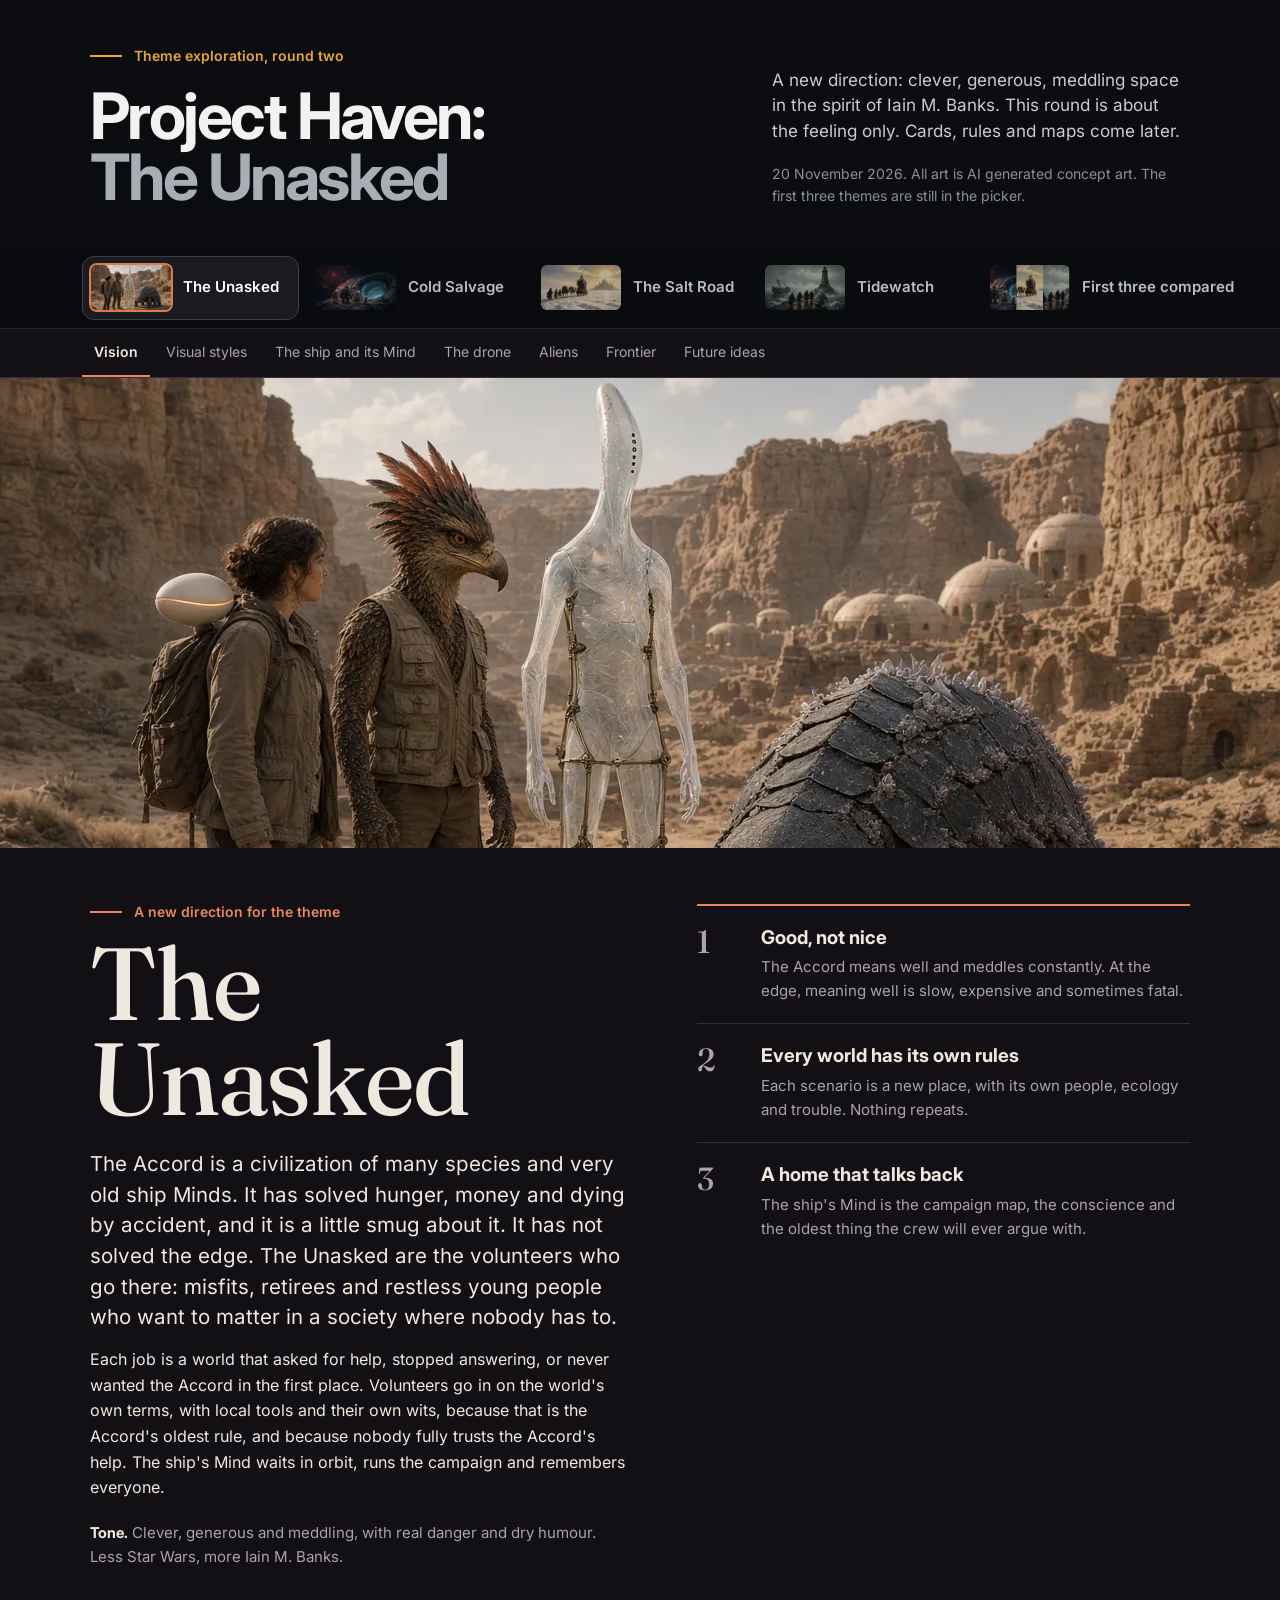
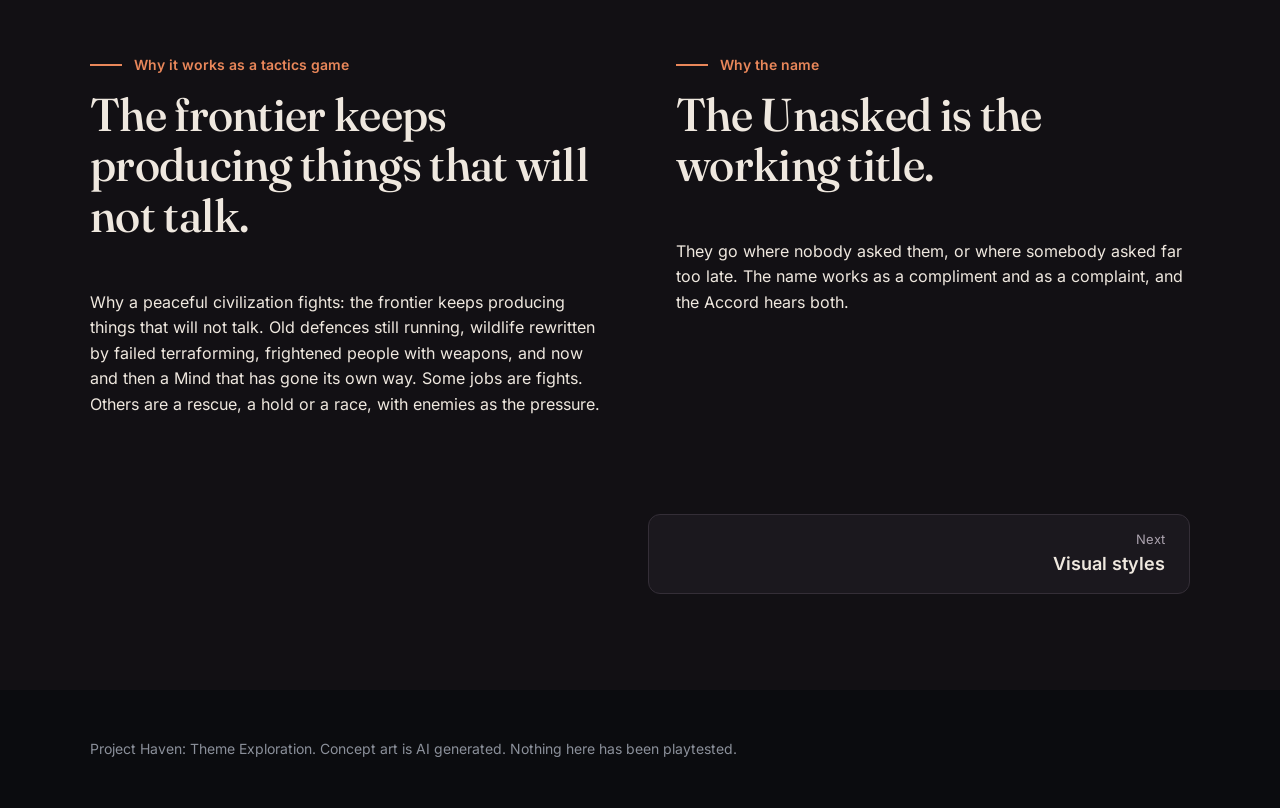
==== commit ffa5d410: "The Unasked: rename, softer tone, four grounded styles, dark-only site (2/2), V=20261120b" ====
--- a/index.html
+++ b/index.html
@@ -1,4 +1,4 @@
-<!doctype html><html lang="en"><head><meta charset="utf-8"><meta name="viewport" content="width=device-width,initial-scale=1"><title>Project Haven: Theme Exploration</title><meta name="description" content="A studio readout after a month of exploration: three themes for a Gloomhaven style tactics game."><style>
+<!doctype html><html lang="en"><head><meta name="color-scheme" content="dark"><meta charset="utf-8"><meta name="viewport" content="width=device-width,initial-scale=1"><title>Project Haven: Theme Exploration</title><meta name="description" content="A studio readout after a month of exploration: three themes for a Gloomhaven style tactics game."><style>
 @font-face{font-family:'HavenSans';src:url([data-uri]) format('woff2');font-weight:400;font-style:normal;font-display:swap}
 @font-face{font-family:'HavenSans';src:url([data-uri]) format('woff2');font-weight:600;font-style:normal;font-display:swap}
 @font-face{font-family:'HavenSans';src:url([data-uri]) format('woff2');font-weight:700;font-style:normal;font-display:swap}
@@ -561,7 +561,7 @@
 }
 @media print{.cw-p[hidden]{display:block}}
 
-.t-e{--bg:#F4EEE4;--panel:#FBF7F0;--panel2:#EFE6D8;--text:#1F1B26;--muted:#655D6E;--accent:#B9502A;--accent2:#2F6E73;--line:#DDD2C2;--display:'HavenFraunces',Georgia,'Times New Roman',serif;--dw:500;--dls:-0.015em;--dtrans:none}
+.t-e{--bg:#121014;--panel:#1B181E;--panel2:#241F27;--text:#EFE8DF;--muted:#ABA2AE;--accent:#E9875A;--accent2:#6FB5B0;--line:#342E37;--display:'HavenFraunces',Georgia,'Times New Roman',serif;--dw:500;--dls:-0.015em;--dtrans:none}
 .pko-e{--pk:#E07A4A}
 .pk .opts{grid-template-columns:repeat(5,minmax(0,1fr))}
 .t-e .opener h2{font-size:clamp(52px,7.4vw,104px)}
@@ -582,7 +582,7 @@
 .ek-sd h3{font-family:var(--display);font-weight:500;font-size:clamp(30px,3vw,40px);line-height:1.1;margin-top:12px}
 .ek-sw{list-style:none;padding:0;display:flex;flex-wrap:wrap;gap:12px;margin:20px 0 4px}
 .ek-sw li{display:flex;align-items:center;gap:8px;font-size:13px;color:var(--muted);min-height:28px}
-.ek-sw i{width:24px;height:24px;border-radius:50%;border:1px solid rgba(0,0,0,.12);flex:none}
+.ek-sw i{width:24px;height:24px;border-radius:50%;border:1px solid rgba(255,255,255,.18);flex:none}
 .ek-dl{margin:16px 0 0}
 .ek-dl dt{font-size:13px;font-weight:600;color:var(--accent);margin-top:12px}
 .ek-dl dd{margin:2px 0 0;font-size:15px;line-height:1.55}
@@ -629,12 +629,13 @@
 @media screen and (max-width:1000px){.ek-als{grid-template-columns:repeat(2,1fr)}.ek-style,.ek-fr{grid-template-columns:1fr;gap:24px}.ek-fr.ek-flip>.art{order:0}}
 @media screen and (max-width:720px){.ek-als{grid-template-columns:1fr 1fr;gap:24px 16px}.ek-al h4{font-size:22px}.ek-fu{grid-template-columns:1fr}.ek-q{font-size:18px}.ek-gap{gap:40px}}
 
+:root{color-scheme:dark} html{background:#0B0C0F} .t-p{--bg:#0F1013;--panel:#17191E;--panel2:#1F2228;--text:#ECEAE4;--muted:#A3A7B0;--accent:#E7A92B;--line:#2B2F37} .t-r{--bg:#14120E;--panel:#1D1A14;--panel2:#26221A;--text:#EFE6CF;--muted:#B3A88C;--accent:#D6A85A;--accent2:#9AA6E0;--line:#3A3427}
 .thumb-s{background-image:url([data-uri])}
 .thumb-r{background-image:url([data-uri])}
 .thumb-t{background-image:url([data-uri])}
 .thumb-a{background-image:url([data-uri])}
-.thumb-e{background-image:url([data-uri])}
-</style></head><body><header class="spread cover t-p" style="--bg:#0B0C0F"><div class="top"><div class="wrap"><p class="eyebrow">Theme exploration, round two</p><h1>Project Haven:<span>Far Kindness</span></h1><p class="sub">A new direction: warm, clever, hopeful space in the spirit of Iain M. Banks. This round is about the feeling only. Cards, rules and maps come later.</p><p class="meta">20 November 2026. All art is AI generated concept art. The first three themes are still in the picker.</p></div></div></header><div class="stickprobe" aria-hidden="true"></div><div class="pick" id="pick"><nav class="pk" aria-label="Choose a theme"><div class="in"><div class="opts"><a class="pko pko-e" href="#far-kindness" data-go="e"><span class="thumb thumb-e" aria-hidden="true"></span><span class="pl"><b>Far Kindness</b></span></a><a class="pko pko-s" href="#cold-salvage" data-go="s"><span class="thumb thumb-s" aria-hidden="true"></span><span class="pl"><b>Cold Salvage</b></span></a><a class="pko pko-r" href="#salt-road" data-go="r"><span class="thumb thumb-r" aria-hidden="true"></span><span class="pl"><b>The Salt Road</b></span></a><a class="pko pko-t" href="#tidewatch" data-go="t"><span class="thumb thumb-t" aria-hidden="true"></span><span class="pl"><b>Tidewatch</b></span></a><a class="pko pko-a" href="#all-three" data-go="a"><span class="thumb thumb-a" aria-hidden="true"></span><span class="pl"><b>First three compared</b></span></a></div></div></nav><nav class="cn t-e" data-cn="e" aria-label="Sections of Far Kindness" hidden><div class="in"><a href="#far-kindness/vision" data-c="vision">Vision</a><a href="#far-kindness/styles" data-c="styles">Visual styles</a><a href="#far-kindness/ship" data-c="ship">The ship and its Mind</a><a href="#far-kindness/drone" data-c="drone">The drone</a><a href="#far-kindness/aliens" data-c="aliens">Aliens</a><a href="#far-kindness/frontier" data-c="frontier">Frontier</a><a href="#far-kindness/future" data-c="future">Future ideas</a></div></nav><nav class="cn t-s" data-cn="s" aria-label="Sections of Cold Salvage" hidden><div class="in"><a href="#cold-salvage/overview" data-c="overview">Overview</a><a href="#cold-salvage/crew" data-c="crew">The crew</a><a href="#cold-salvage/species" data-c="species">Species</a><a href="#cold-salvage/ship-hexes" data-c="ship-hexes">Ship hexes</a><a href="#cold-salvage/scenarios" data-c="scenarios">Scenarios</a><a href="#cold-salvage/interface" data-c="interface">Interface</a><a href="#cold-salvage/map-a" data-c="map-a">Map option A</a><a href="#cold-salvage/map-b" data-c="map-b">Map option B</a><a href="#cold-salvage/a-or-b" data-c="a-or-b">A or B</a><a href="#cold-salvage/enemies" data-c="enemies">Enemies</a><a href="#cold-salvage/ability-cards" data-c="ability-cards">Ability cards</a><a href="#cold-salvage/the-ask" data-c="the-ask">The ask</a></div></nav><nav class="cn t-r" data-cn="r" aria-label="Sections of The Salt Road" hidden><div class="in"><a href="#salt-road/overview" data-c="overview">Overview</a><a href="#salt-road/rules-fit" data-c="rules-fit">Rules fit</a><a href="#salt-road/campaign-map" data-c="campaign-map">Campaign map</a><a href="#salt-road/scenario-art" data-c="scenario-art">Scenario art</a><a href="#salt-road/interface" data-c="interface">Interface</a><a href="#salt-road/heroes" data-c="heroes">Heroes</a><a href="#salt-road/enemies" data-c="enemies">Enemies</a><a href="#salt-road/ability-cards" data-c="ability-cards">Ability cards</a><a href="#salt-road/risks" data-c="risks">Risks</a></div></nav><nav class="cn t-t" data-cn="t" aria-label="Sections of Tidewatch" hidden><div class="in"><a href="#tidewatch/overview" data-c="overview">Overview</a><a href="#tidewatch/rules-fit" data-c="rules-fit">Rules fit</a><a href="#tidewatch/campaign-map" data-c="campaign-map">Campaign map</a><a href="#tidewatch/scenario-art" data-c="scenario-art">Scenario art</a><a href="#tidewatch/interface" data-c="interface">Interface</a><a href="#tidewatch/heroes" data-c="heroes">Heroes</a><a href="#tidewatch/enemies" data-c="enemies">Enemies</a><a href="#tidewatch/ability-cards" data-c="ability-cards">Ability cards</a><a href="#tidewatch/risks" data-c="risks">Risks</a></div></nav><nav class="cn t-p" data-cn="a" aria-label="Sections of First three compared" hidden><div class="in"><a href="#all-three/in-brief" data-c="in-brief">In brief</a><a href="#all-three/how-we-chose" data-c="how-we-chose">How we chose</a><a href="#all-three/side-by-side" data-c="side-by-side">Side by side</a><a href="#all-three/comparable-games" data-c="comparable-games">Comparable games</a><a href="#all-three/recommendation" data-c="recommendation">Recommendation</a><a href="#all-three/questions" data-c="questions">Questions</a><a href="#all-three/sources" data-c="sources">Sources</a></div></nav></div><main id="main"><section data-hidecontents hidden class="spread t-p contents" id="contents" aria-label="Contents"><div class="wrap"><div class="sh"><p class="eyebrow">Contents</p><h2>What is inside</h2></div><ol><li><a href="#brief"><i>01</i>Readout in brief<span>Three directions</span></a></li><li><a href="#explored"><i>02</i>What we explored<span>And what we threw away</span></a></li><li><a href="#s"><i>03</i>Cold Salvage<span>Space</span></a></li><li><a href="#species"><i>04</i>Species of the Ring<span>Six playable species</span></a></li><li><a href="#map-a"><i>05</i>Two campaign maps<span>Pick one</span></a></li><li><a href="#r"><i>06</i>The Salt Road<span>A caravan across a dead sea</span></a></li><li><a href="#t"><i>07</i>Tidewatch<span>A drowned coast</span></a></li><li><a href="#compare"><i>08</i>Side by side<span>Comparison</span></a></li><li><a href="#comparables"><i>09</i>Comparable games<span>Linked sources</span></a></li><li><a href="#recommendation"><i>10</i>Our recommendation<span>Next steps</span></a></li><li><a href="#questions"><i>11</i>Questions for you<span>Five challenges</span></a></li></ol></div></section><section data-v="a" data-c="in-brief" class="spread t-p" id="brief"><div class="wrap">
+.thumb-e{background-image:url([data-uri])}
+</style></head><body><header class="spread cover t-p" style="--bg:#0B0C0F"><div class="top"><div class="wrap"><p class="eyebrow">Theme exploration, round two</p><h1>Project Haven:<span>The Unasked</span></h1><p class="sub">A new direction: clever, generous, meddling space in the spirit of Iain M. Banks. This round is about the feeling only. Cards, rules and maps come later.</p><p class="meta">20 November 2026. All art is AI generated concept art. The first three themes are still in the picker.</p></div></div></header><div class="stickprobe" aria-hidden="true"></div><div class="pick" id="pick"><nav class="pk" aria-label="Choose a theme"><div class="in"><div class="opts"><a class="pko pko-e" href="#the-unasked" data-go="e"><span class="thumb thumb-e" aria-hidden="true"></span><span class="pl"><b>The Unasked</b></span></a><a class="pko pko-s" href="#cold-salvage" data-go="s"><span class="thumb thumb-s" aria-hidden="true"></span><span class="pl"><b>Cold Salvage</b></span></a><a class="pko pko-r" href="#salt-road" data-go="r"><span class="thumb thumb-r" aria-hidden="true"></span><span class="pl"><b>The Salt Road</b></span></a><a class="pko pko-t" href="#tidewatch" data-go="t"><span class="thumb thumb-t" aria-hidden="true"></span><span class="pl"><b>Tidewatch</b></span></a><a class="pko pko-a" href="#all-three" data-go="a"><span class="thumb thumb-a" aria-hidden="true"></span><span class="pl"><b>First three compared</b></span></a></div></div></nav><nav class="cn t-e" data-cn="e" aria-label="Sections of The Unasked" hidden><div class="in"><a href="#the-unasked/vision" data-c="vision">Vision</a><a href="#the-unasked/styles" data-c="styles">Visual styles</a><a href="#the-unasked/ship" data-c="ship">The ship and its Mind</a><a href="#the-unasked/drone" data-c="drone">The drone</a><a href="#the-unasked/aliens" data-c="aliens">Aliens</a><a href="#the-unasked/frontier" data-c="frontier">Frontier</a><a href="#the-unasked/future" data-c="future">Future ideas</a></div></nav><nav class="cn t-s" data-cn="s" aria-label="Sections of Cold Salvage" hidden><div class="in"><a href="#cold-salvage/overview" data-c="overview">Overview</a><a href="#cold-salvage/crew" data-c="crew">The crew</a><a href="#cold-salvage/species" data-c="species">Species</a><a href="#cold-salvage/ship-hexes" data-c="ship-hexes">Ship hexes</a><a href="#cold-salvage/scenarios" data-c="scenarios">Scenarios</a><a href="#cold-salvage/interface" data-c="interface">Interface</a><a href="#cold-salvage/map-a" data-c="map-a">Map option A</a><a href="#cold-salvage/map-b" data-c="map-b">Map option B</a><a href="#cold-salvage/a-or-b" data-c="a-or-b">A or B</a><a href="#cold-salvage/enemies" data-c="enemies">Enemies</a><a href="#cold-salvage/ability-cards" data-c="ability-cards">Ability cards</a><a href="#cold-salvage/the-ask" data-c="the-ask">The ask</a></div></nav><nav class="cn t-r" data-cn="r" aria-label="Sections of The Salt Road" hidden><div class="in"><a href="#salt-road/overview" data-c="overview">Overview</a><a href="#salt-road/rules-fit" data-c="rules-fit">Rules fit</a><a href="#salt-road/campaign-map" data-c="campaign-map">Campaign map</a><a href="#salt-road/scenario-art" data-c="scenario-art">Scenario art</a><a href="#salt-road/interface" data-c="interface">Interface</a><a href="#salt-road/heroes" data-c="heroes">Heroes</a><a href="#salt-road/enemies" data-c="enemies">Enemies</a><a href="#salt-road/ability-cards" data-c="ability-cards">Ability cards</a><a href="#salt-road/risks" data-c="risks">Risks</a></div></nav><nav class="cn t-t" data-cn="t" aria-label="Sections of Tidewatch" hidden><div class="in"><a href="#tidewatch/overview" data-c="overview">Overview</a><a href="#tidewatch/rules-fit" data-c="rules-fit">Rules fit</a><a href="#tidewatch/campaign-map" data-c="campaign-map">Campaign map</a><a href="#tidewatch/scenario-art" data-c="scenario-art">Scenario art</a><a href="#tidewatch/interface" data-c="interface">Interface</a><a href="#tidewatch/heroes" data-c="heroes">Heroes</a><a href="#tidewatch/enemies" data-c="enemies">Enemies</a><a href="#tidewatch/ability-cards" data-c="ability-cards">Ability cards</a><a href="#tidewatch/risks" data-c="risks">Risks</a></div></nav><nav class="cn t-p" data-cn="a" aria-label="Sections of First three compared" hidden><div class="in"><a href="#all-three/in-brief" data-c="in-brief">In brief</a><a href="#all-three/how-we-chose" data-c="how-we-chose">How we chose</a><a href="#all-three/side-by-side" data-c="side-by-side">Side by side</a><a href="#all-three/comparable-games" data-c="comparable-games">Comparable games</a><a href="#all-three/recommendation" data-c="recommendation">Recommendation</a><a href="#all-three/questions" data-c="questions">Questions</a><a href="#all-three/sources" data-c="sources">Sources</a></div></nav></div><main id="main"><section data-hidecontents hidden class="spread t-p contents" id="contents" aria-label="Contents"><div class="wrap"><div class="sh"><p class="eyebrow">Contents</p><h2>What is inside</h2></div><ol><li><a href="#brief"><i>01</i>Readout in brief<span>Three directions</span></a></li><li><a href="#explored"><i>02</i>What we explored<span>And what we threw away</span></a></li><li><a href="#s"><i>03</i>Cold Salvage<span>Space</span></a></li><li><a href="#species"><i>04</i>Species of the Ring<span>Six playable species</span></a></li><li><a href="#map-a"><i>05</i>Two campaign maps<span>Pick one</span></a></li><li><a href="#r"><i>06</i>The Salt Road<span>A caravan across a dead sea</span></a></li><li><a href="#t"><i>07</i>Tidewatch<span>A drowned coast</span></a></li><li><a href="#compare"><i>08</i>Side by side<span>Comparison</span></a></li><li><a href="#comparables"><i>09</i>Comparable games<span>Linked sources</span></a></li><li><a href="#recommendation"><i>10</i>Our recommendation<span>Next steps</span></a></li><li><a href="#questions"><i>11</i>Questions for you<span>Five challenges</span></a></li></ol></div></section><section data-v="a" data-c="in-brief" class="spread t-p" id="brief"><div class="wrap">
 <div class="grid2" style="align-items:end;margin-bottom:56px"><div class="sh" style="margin:0"><p class="eyebrow">Readout in brief</p><h2>Three directions, one recommendation</h2><p class="lead" style="margin-top:24px">We looked at the rules core as it stands and asked one question of every setting: what does this theme change about how the game is played? We kept three and wrote a full dossier for each.</p></div>
 <div class="rec"><p class="eyebrow" style="margin:0">Our recommendation</p><p>Lead with Cold Salvage, on one condition: it must pass the swap test. In parallel, build the same first scenario as The Salt Road to prove the rules core is theme agnostic. If Cold Salvage fails the swap test, the Salt Road becomes the lead.</p></div></div>
 <div class="cards3"><a class="tcard" href="#s" style="text-decoration:none"><div class="art img-s_key k169" role="img" aria-label="Concept art, key art for Cold Salvage" style="background-position:50% 62%"></div><span class="k">Theme one. Space</span><h4>Cold Salvage</h4><p style="font-size:15px;color:var(--muted)">A party of four, drawn from six species, strips the wrecks of a dead ring habitat around a dying red star. Salvage keeps the tow ship flying, and the cold always collects.</p></a><a class="tcard" href="#r" style="text-decoration:none"><div class="art img-r_key k169" role="img" aria-label="Concept art, key art for The Salt Road" style="background-position:50% 55%"></div><span class="k">Theme two. A caravan across a dead sea</span><h4>The Salt Road</h4><p style="font-size:15px;color:var(--muted)">Four guides lead a caravan across the Hollow Sea, a salt basin where a vanished empire left glass towers, walking machines and a heat that never quite stops moving.</p></a><a class="tcard" href="#t" style="text-decoration:none"><div class="art img-t_key k169" role="img" aria-label="Concept art, key art for Tidewatch" style="background-position:50% 55%"></div><span class="k">Theme three. A drowned coast</span><h4>Tidewatch</h4><p style="font-size:15px;color:var(--muted)">The lamps along the Hollow Coast are going out. Four keepers walk the tideline to relight them before the fog arrives with what the sea took.</p></a></div>
@@ -816,8 +817,8 @@
 <ul class="reqs" style="margin-top:40px"><li><b>Why not the Salt Road as the lead <span class="pill md" style="display:inline-flex;margin-left:8px">Runner up</span></b><span>Only because of cost and risk, not quality. Cloth and ornament are slower to produce well, and cultural sourcing needs review we have not arranged.</span></li><li><b>Why not Tidewatch as the lead <span class="pill md" style="display:inline-flex;margin-left:8px">Expansion candidate</span></b><span>It has the best atmosphere and the largest change to the rules core, plus the highest art cost. We would revisit it for an expansion.</span></li></ul></div>
 <ol class="recsteps pcpad"><li><div><b>Run the swap test on five space scenario premises</b><span>On paper, before any art or code. Any premise that survives a fantasy swap is cut.</span></div></li><li><div><b>Build one scenario in Cold Salvage</b><span>A single compartment with air as the clock, using only the cards and rules the core has today.</span></div></li><li><div><b>Skin the same scenario data as the Salt Road</b><span>Same rules and data, new names and terrain. This tests the design check from the notes.</span></div></li><li><div><b>Compare and decide</b><span>If the space version only works because of laser guns, or cannot say anything that fantasy cannot, we switch the lead.</span></div></li></ol></div></div></section><section data-v="a" data-c="questions" class="spread t-p" id="questions"><div class="wrap"><div class="sh"><p class="eyebrow">Questions for you</p><h2>Five questions that push back on the lean toward space</h2></div><ol class="qs"><li>If you could only keep one of the three, and space were off the table, which would you pick? If the answer is not space, why do you lean toward it?</li><li>Space asks for hazard hexes, forced movement and an air clock. Are you willing to accept theme led rules in the core, or must every theme be a pure skin? If it is a pure skin, we should be honest that Cold Salvage is fantasy with lasers.</li><li>Do you want guns to be strong? Players of space games expect them. Making them weak keeps the hex tactics interesting and may disappoint people who came for blasters.</li><li>Do you want dread, awe or warmth in the first ten minutes of play? Each theme gives a different answer, and the tone should drive the choice more than the mechanics.</li><li>How much risk are you willing to carry on art and review? Tidewatch costs the most to render and the Salt Road needs outside cultural review. Space is the cheapest. Are you choosing space because you want it, or because it is cheap?</li></ol></div></section><section data-v="a" data-c="sources" class="spread t-p" id="sources"><div class="wrap"><div class="grid2" style="gap:72px"><div><div class="sh"><p class="eyebrow">How to read the art</p><h2>Concept art, not final art</h2></div><p style="font-size:17px">Every image in this readout is AI generated concept art, used as a mood board to set direction. None of it is final production art, and no text was generated inside any image. Interface mockups and ability cards are drawn as vector artwork with real text. No playtests have been run, and every rating is our own judgement.</p></div>
 <div><p class="small" style="font-weight:600;color:var(--accent);margin-bottom:12px">Sources</p><ul class="sources"><li><a href="https://en.wikipedia.org/wiki/Gloomhaven">Gloomhaven (covers Frosthaven, Jaws of the Lion and the digital edition)</a><br><span>Wikipedia</span></li><li><a href="https://store.steampowered.com/app/780290/Gloomhaven/">Gloomhaven on Steam</a><br><span>Steam</span></li><li><a href="https://en.wikipedia.org/wiki/Slay_the_Spire">Slay the Spire</a><br><span>Wikipedia</span></li><li><a href="https://en.wikipedia.org/wiki/Into_the_Breach">Into the Breach</a><br><span>Wikipedia</span></li><li><a href="https://en.wikipedia.org/wiki/Hoplite_(video_game)">Hoplite</a><br><span>Wikipedia</span></li><li><a href="https://en.wikipedia.org/wiki/FTL:_Faster_Than_Light">FTL: Faster Than Light</a><br><span>Wikipedia</span></li><li><a href="https://en.wikipedia.org/wiki/XCOM:_Enemy_Unknown">XCOM: Enemy Unknown</a><br><span>Wikipedia</span></li><li><a href="https://www.fantasyflightgames.com/product/star-wars-imperial-assault/">Star Wars: Imperial Assault</a><br><span>Fantasy Flight Games</span></li><li><a href="https://en.wikipedia.org/wiki/Nemesis_(board_game)">Nemesis</a><br><span>Wikipedia</span></li><li><a href="https://www.boardgamevideo.com/videos/phantom-epoch-or-a-gloomhaven-styled-space-opera-or-kickstarter-preview-IAER4YYM0cY">Phantom Epoch</a><br><span>BoardGameVideo</span></li><li><a href="https://www.vgdb.co/games/clonizer">Clonizer</a><br><span>VGDB</span></li><li><a href="https://www.suntzugames.com/rogue-angels">Rogue Angels</a><br><span>Sun Tzu Games</span></li><li><a href="https://www.boardgamevideo.com/videos/stars-of-akarios-unboxing-and-rambling-basically-gloomhaven-in-space-ek5o9HMpBgg">Stars of Akarios, unboxing</a><br><span>BoardGameVideo</span></li><li><a href="https://chaostheorygames.itch.io/rogue-vector">Rogue Vector</a><br><span>itch.io</span></li><li><a href="https://en.wikipedia.org/wiki/The_Banner_Saga">The Banner Saga</a><br><span>Wikipedia</span></li><li><a href="https://en.wikipedia.org/wiki/Dredge_(video_game)">Dredge</a><br><span>Wikipedia</span></li><li><a href="https://en.wikipedia.org/wiki/Sunless_Sea">Sunless Sea</a><br><span>Wikipedia</span></li><li><a href="https://ultraboardgames.com/gloomhaven/campaign-overview.php">Gloomhaven Campaign Overview</a><br><span>UltraBoardGames</span></li><li><a href="https://rules.dized.com/game/I7lEsCGOS2-zgol-ZRNf3g/vMMmX3sqR7qB6pqQFZJbSw/scenario-page-breakdown">Gloomhaven: scenario page breakdown</a><br><span>Dized Rules</span></li></ul></div></div></div></section>
-<section data-v="e" data-c="vision" class="spread t-e opener" id="e"><div class="art img-e_c_key cine" role="img" aria-label="Concept art: four volunteers and their drone on a garden terrace inside their ship, looking out at a gas giant" style="background-position:50% 60%"></div><div class="wrap"><div class="body"><div><p class="eyebrow">A new direction for the theme</p><h2>Far Kindness</h2><p class="lead">The Plenty is a civilization of many species and very old ship Minds. It has solved hunger, money and dying by accident. It has not solved the edge. Far Kindness is the volunteer service that goes there: misfits, retirees and restless young people who want to matter in a society where nobody has to.</p><p class="ek-p">Each job is a world that asked for help, stopped answering, or never wanted the Plenty in the first place. Volunteers go in on the world&#x27;s own terms, with local tools and their own wits, because that is the Plenty&#x27;s oldest rule. The ship&#x27;s Mind waits in orbit, runs the campaign and remembers everyone.</p><p class="tone"><b>Tone.</b> Warm, clever and hopeful, with real danger and dry humour. Less Star Wars, more Iain M. Banks.</p></div><ol class="pillars"><li><span class="numl">1</span><div><b>Hope with teeth</b><span>The society is good. Being good at the edge is hard, slow and sometimes costs a life.</span></div></li><li><span class="numl">2</span><div><b>Every world has its own rules</b><span>Each scenario is a new place, with its own people, ecology and trouble. Nothing repeats.</span></div></li><li><span class="numl">3</span><div><b>A home that talks back</b><span>The ship&#x27;s Mind is the campaign map, the conscience and the oldest friend the crew will ever have.</span></div></li></ol></div></div></section><section data-v="e" data-c="vision" class="spread t-e cont"><div class="wrap"><div class="grid2 ek-gap"><div><div class="sh"><p class="eyebrow">Why it works as a tactics game</p><h2>The frontier keeps producing things that will not talk.</h2></div><p class="ek-p">Why a peaceful civilization fights: the frontier keeps producing things that will not talk. Old defences still running, wildlife rewritten by failed terraforming, frightened people with weapons, and now and then a Mind that has gone its own way. Some jobs are fights. Others are a rescue, a hold or a race, with enemies as the pressure.</p></div><div><div class="sh"><p class="eyebrow">Three names to choose from</p><h2>Far Kindness is the working title.</h2></div><ol class="ek-names"><li><b>Far Kindness</b><span>My pick. It names the service, the tone and the distance in two words. It sounds like a Banks ship name without copying one.</span></li><li><b>The Long Welcome</b><span>Warmer and stranger. It hints that every job is an arrival, and that the welcome is not always returned.</span></li><li><b>Edge Volunteers</b><span>The plainest. Clear on a box, but it sounds like a charity drive.</span></li></ol></div></div></div></section><section data-v="e" data-c="styles" class="spread t-e "><div class="wrap"><div class="sh"><p class="eyebrow">Four ways it could look</p><h2>Each style paints the same crew in its own way.</h2><p class="lead ek-lead">Every image is one scene made in one go. Nothing is pasted in.</p></div><article class="ek-style" id="e-style-a"><div class="ek-sg"><div class="art img-e_a_key k169" role="img" aria-label="Concept art in the Paperback Sublime style" style="background-position:50% 55%"></div><div class="ek-ths"><div class="art img-e_a_ship ek-th" role="img" aria-label="More concept art in the Paperback Sublime style"></div><div class="art img-e_a_frontier ek-th" role="img" aria-label="More concept art in the Paperback Sublime style"></div><div class="art img-e_a_ondra ek-th" role="img" aria-label="More concept art in the Paperback Sublime style"></div></div></div><div class="ek-sd"><p class="eyebrow">Style A</p><h3>Paperback Sublime</h3><p class="ek-p">A 1970s British science fiction paperback painting: gouache and airbrush, huge skies, ships the size of countries.</p><p class="ek-p">It carries the warmth and the scale. Ships read as places people live, not weapons.</p><ul class="ek-sw" aria-label="Palette"><li><i style="background:#E2A64B"></i>amber</li><li><i style="background:#B8662E"></i>burnt orange</li><li><i style="background:#2F6E73"></i>teal</li><li><i style="background:#F1E2C2"></i>cream</li><li><i style="background:#1D2A33"></i>night</li></ul><dl class="ek-dl"><dt>References</dt><dd>Chris Foss, John Harris, Peter Elson and Bruce Pennington.</dd><dt>On the board</dt><dd>Painted tiles with brush texture. Figures need a strong rim light to stand out from busy ground.</dd></dl></div></article><article class="ek-style" id="e-style-b"><div class="ek-sg"><div class="art img-e_b_key k169" role="img" aria-label="Concept art in the Clear Line style" style="background-position:50% 55%"></div><div class="ek-ths"><div class="art img-e_b_frontier ek-th" role="img" aria-label="More concept art in the Clear Line style"></div><div class="art img-e_b_mind ek-th" role="img" aria-label="More concept art in the Clear Line style"></div><div class="art img-e_b_tumble ek-th" role="img" aria-label="More concept art in the Clear Line style"></div></div></div><div class="ek-sd"><p class="eyebrow">Style B</p><h3>Clear Line</h3><p class="ek-p">Franco-Belgian ligne claire: even black ink outlines, flat pastel colour, a lot of empty sky.</p><p class="ek-p">Clarity, humour and wonder at once. It is the most readable on a hex grid and the easiest to keep consistent.</p><ul class="ek-sw" aria-label="Palette"><li><i style="background:#C9B8E0"></i>lilac</li><li><i style="background:#F2C6A5"></i>peach</li><li><i style="background:#BFE3CF"></i>mint</li><li><i style="background:#EADBB8"></i>sand</li><li><i style="background:#2B2A33"></i>ink</li></ul><dl class="ek-dl"><dt>References</dt><dd>Moebius (Arzach, The Airtight Garage), Jean-Claude Mézières (Valérian) and François Schuiten (Les Cités obscures).</dd><dt>On the board</dt><dd>Ink outlines keep every figure and hex edge crisp at small sizes. Effects can be flat colour shapes.</dd></dl></div></article><article class="ek-style" id="e-style-c"><div class="ek-sg"><div class="art img-e_c_key k169" role="img" aria-label="Concept art in the Luminous Calm style" style="background-position:50% 55%"></div><div class="ek-ths"><div class="art img-e_c_mind ek-th" role="img" aria-label="More concept art in the Luminous Calm style"></div><div class="art img-e_c_frontier ek-th" role="img" aria-label="More concept art in the Luminous Calm style"></div><div class="art img-e_c_sill ek-th" role="img" aria-label="More concept art in the Luminous Calm style"></div></div></div><div class="ek-sd"><p class="eyebrow">Style C</p><h3>Luminous Calm</h3><p class="ek-p">Contemporary painted concept art: soft focus, haze, light blooming through air.</p><p class="ek-p">It feels most like living in the Plenty: quiet abundance, gardens on starships, and light as the mood.</p><ul class="ek-sw" aria-label="Palette"><li><i style="background:#F3C9A6"></i>peach</li><li><i style="background:#F4E9D8"></i>cream</li><li><i style="background:#A8B99A"></i>sage</li><li><i style="background:#D9A752"></i>gold</li><li><i style="background:#22304A"></i>deep blue</li></ul><dl class="ek-dl"><dt>References</dt><dd>Syd Mead for the optimism, Sparth (Nicolas Bouvier) and Ian McQue for the light and scale, Simon Stålenhag for the quiet.</dd><dt>On the board</dt><dd>Beautiful lighting, but soft edges turn to mush at tile size. It needs strong silhouettes and high contrast interface.</dd></dl></div></article><article class="ek-style" id="e-style-d"><div class="ek-sg"><div class="art img-e_d_key k169" role="img" aria-label="Concept art in the Field Guide style" style="background-position:50% 55%"></div><div class="ek-ths"><div class="art img-e_d_frontier ek-th" role="img" aria-label="More concept art in the Field Guide style"></div><div class="art img-e_d_mind ek-th" role="img" aria-label="More concept art in the Field Guide style"></div><div class="art img-e_d_vell ek-th" role="img" aria-label="More concept art in the Field Guide style"></div></div></div><div class="ek-sd"><p class="eyebrow">Style D</p><h3>Field Guide</h3><p class="ek-p">A hand-coloured nineteenth-century natural history engraving on cream paper, as if a naturalist drew the frontier.</p><p class="ek-p">Every alien becomes a careful study, and the campaign becomes a journal the crew fills in.</p><ul class="ek-sw" aria-label="Palette"><li><i style="background:#F2E8D5"></i>paper</li><li><i style="background:#7A5A3A"></i>sepia</li><li><i style="background:#9DAE8C"></i>sage</li><li><i style="background:#B5643C"></i>rust</li><li><i style="background:#4C5A7A"></i>faded indigo</li></ul><dl class="ek-dl"><dt>References</dt><dd>Ernst Haeckel (Art Forms in Nature), Maria Sibylla Merian and Wayne Barlowe (Barlowe&#x27;s Guide to Extraterrestrials).</dd><dt>On the board</dt><dd>The map becomes a hand-drawn chart and the figures look like specimens. Action can feel still, so effects need colour accents.</dd></dl></div></article><div class="rec ek-rec"><p class="eyebrow">My pick</p><p>My pick is Clear Line for the game itself, with Field Guide for the alien pages and the campaign journal. Paperback Sublime makes the best key art, but it is the hardest style to keep consistent across hundreds of pieces.</p></div></div></section><section data-v="e" data-c="ship" class="spread t-e opener"><div class="art img-e_a_ship cine" role="img" aria-label="Concept art: the ship Nothing Is Wasted, Least Of All Time, a forty kilometre seed-shaped hull with gardens along its spine, above a planet" style="background-position:50% 50%"></div><div class="wrap"><div class="body"><div><p class="eyebrow">The ship and its Mind</p><h2 class="ek-ship">Nothing Is Wasted, Least Of All Time</h2><p class="lead">The crew call it Least. New volunteers call it Wasted, once.</p><p class="ek-p">Least is ancient, patient and kind, and it will not move an inch on what matters. It loves the volunteers the way a very old gardener loves seedlings: completely, and without pretending they are trees yet. It will let you fail. It will not let you die cheaply.</p><p class="ek-p ek-odd">It remembers every volunteer it has ever carried. Sometimes it answers a question you have not asked yet. Once it comforted a grieving volunteer in her dead mother&#x27;s handwriting, on a steamed mirror, then apologised for a week.</p></div><dl class="ek-facts"><div><dt>Size</dt><dd>Forty kilometres from bow to stern.</dd></div><div><dt>Age</dt><dd>About nine thousand years.</dd></div><div><dt>Aboard</dt><dd>Forty thousand people of thirty species, in gardens, towns and lakes along its spine.</dd></div><div><dt>Temperament</dt><dd>The stable kind of Mind. It has never mutinied, never sulked and never lied to a crew.</dd></div></dl></div></div></section><section data-v="e" data-c="ship" class="spread t-e cont"><div class="wrap"><div class="sh"><p class="eyebrow">How Least appears</p><h2>It shows itself in three ways.</h2><p class="lead ek-lead">Most of the time it is only a voice, warm and unhurried, always from just behind your left shoulder.</p></div><div class="grid3"><figure class="ek-man"><div class="art img-e_b_mind k43" role="img" aria-label="Concept art: The gardener" style="background-position:50% 50%"></div><figcaption><b>The gardener</b><span>An old figure in plain linen, of no clear species, whose face is a fraction too still. It prunes while it talks.</span></figcaption></figure><figure class="ek-man"><div class="art img-e_c_mind k43" role="img" aria-label="Concept art: The hall of lights" style="background-position:50% 50%"></div><figcaption><b>The hall of lights</b><span>Its real presence: a dark hall of a million hanging lights that gather into a face. Few volunteers ever see it.</span></figcaption></figure><figure class="ek-man"><div class="art img-e_d_mind k43" role="img" aria-label="Concept art: The body" style="background-position:50% 50%"></div><figcaption><b>The body</b><span>The ship itself, a chambered shell around a small bright core. Least calls this part its house, never itself.</span></figcaption></figure></div><div class="grid2 ek-gap ek-mt"><div><p class="eyebrow">How it talks</p><div class="ek-qs"><blockquote class="ek-q">No. I love you, and no.</blockquote><blockquote class="ek-q">I have watched eleven thousand crews learn this. You were faster than most. Learn it again anyway.</blockquote><blockquote class="ek-q">Go down if you must. I will be here when you come back. I will also be here if you don&#x27;t, and I would rather the first.</blockquote><blockquote class="ek-q">I have already been worried on your behalf. You needn&#x27;t bother.</blockquote></div></div><div><p class="eyebrow">Other Minds, for contrast</p><ul class="ek-minds"><li><small>The eccentric</small><b>Have You Considered Asking Nicely</b><span>A tiny courier Mind that appears as a flock of folded paper birds and answers every question with a better question. It collects dead languages and speaks to volunteers only in rhyme on Tuesdays.</span></li><li><small>The rebel</small><b>Respectfully, No</b><span>An old defence Mind that walked out of the Plenty&#x27;s councils three hundred years ago to guard a world nobody voted to protect. It appears as a person who never blinks. Sometimes an ally, sometimes the problem.</span></li><li><small>The mourner</small><b>What The River Kept</b><span>A Mind that stayed behind to tend a dead world and has refused to leave for eight centuries. Only a voice, very quiet. It knows things nobody else remembers.</span></li></ul></div></div></div></section><section data-v="e" data-c="drone" class="spread t-e "><div class="wrap"><div class="grid2 ek-gap"><div><div class="art img-e_drone k43" role="img" aria-label="Concept art: the drone Vey, a floating river-stone shape with a ring of amber light, beside a volunteer in the ship workshop" style="background-position:50% 50%"></div><p class="ek-cap">It appears in every key art image, beside the crew.</p></div><div><div class="sh"><p class="eyebrow">The Mind&#x27;s lieutenant</p><h2>Tobiah Sen Ostrander-Vey. Everyone calls it Vey.</h2></div><p class="ek-p">The size of a loaf of bread, shaped like a smooth river stone of warm grey ceramic. No face. A thin ring of light around its middle tilts and changes colour with its mood: amber when amused, blue when thinking, white when serious. Most crews never see the red.</p><p class="ek-p">Vey thinks thousands of times faster than anyone it travels with, and finds waiting almost physically painful. It has read everything. It is right about most things and insufferable about the rest.</p><p class="ek-p">Vey is Least&#x27;s lieutenant on the ground: the Mind&#x27;s hand, eyes and occasionally its tongue. Least has told it to keep the volunteers alive and never to do their job for them. Its whole story is learning to hold back. The Mind is the ocean; Vey is the wave that reaches the beach.</p><p class="ek-p"><b>It never fights for you. It watches, comments, translates, and now and then points.</b></p></div></div><div class="ek-mt"><p class="eyebrow">How it talks</p><div class="ek-qs ek-qs2"><blockquote class="ek-q"><small>Vey</small>I ran this nine hundred thousand times. You survive in about four percent. I like those odds. I like you.</blockquote><blockquote class="ek-q"><small>Vey</small>The ship says I am not allowed to solve it for you. The ship said nothing about pointing.</blockquote><blockquote class="ek-q"><small>Vey</small>That was either brilliant or the opposite. I will tell you once I have stopped laughing.</blockquote><blockquote class="ek-q ek-least"><small>An exchange</small><span>Vey: You&#x27;re being patient again.</span><span>Least: One of us has to be.</span></blockquote></div></div></div></section><section data-v="e" data-c="aliens" class="spread t-e "><div class="wrap"><div class="sh"><p class="eyebrow">Twelve species to choose from</p><h2>A wide roster now, so we can pick a few later.</h2><p class="lead ek-lead">Most are properly alien. Two are cute on purpose. One is human.</p></div><div class="ek-als"><article class="ek-al"><div class="art img-e_c_sill k34" role="img" aria-label="Concept art: a Sill" style="background-position:50% 30%"></div><h4>Sill</h4><p class="ek-tag">Glass giants from a world with almost no gravity.</p><p class="ek-pl"><b>In the party.</b> The one who sees the crack in everything, including people.</p><p class="ek-pl"><b>On the board.</b> Long reach and very fragile. Never wants anything next to it.</p><details><summary>Biology and culture</summary><dl class="ek-dl"><dt>Body</dt><dd>Two and a half metres tall, with hollow glass-like bones and translucent skin. In normal gravity they wear brass frames or their legs would crack.</dd><dt>Senses and speech</dt><dd>They see polarised light and can read stress in a beam or a face. They speak by changing the colour of their blood: you watch a Sill talk.</dd><dt>Life and death</dt><dd>They live six hundred years. A child grows visibly inside a parent&#x27;s chest, like a lantern. When a Sill dies its blood stops colouring and it goes clear.</dd><dt>Culture</dt><dd>Hurrying someone is the worst rudeness. Decisions take a season.</dd></dl></details></article><article class="ek-al"><div class="art img-e_r_hask k34" role="img" aria-label="Concept art: a Hask" style="background-position:50% 45%"></div><h4>Hask</h4><p class="ek-tag">Rock eaters who talk with their feet.</p><p class="ek-pl"><b>In the party.</b> The immovable friend. A Hask joke takes ten seconds of stamping and is always worth it.</p><p class="ek-pl"><b>On the board.</b> Digs, reshapes the ground and cannot be pushed.</p><details><summary>Biology and culture</summary><dl class="ek-dl"><dt>Body</dt><dd>Chest high, six-limbed, plated like slate. They eat stone, and crystals grow from their plates out of whatever they ate last. No eyes.</dd><dt>Senses and speech</dt><dd>They hear through their feet and speak in stamped rhythms. Vey translates, and always editorialises.</dd><dt>Life and death</dt><dd>Children bud from the flank like pebbles. At the end of a long life a Hask sits down and becomes a boulder, and the family visits it.</dd><dt>Culture</dt><dd>Anything worth having took a long time. Builders, menders and terrible at small talk.</dd></dl></details></article><article class="ek-al"><div class="art img-e_r_kethri k34" role="img" aria-label="Concept art: a Kethri" style="background-position:50% 35%"></div><h4>Kethri</h4><p class="ek-tag">Crested, hungry and incapable of lying with their crest down.</p><p class="ek-pl"><b>In the party.</b> Always first through the door.</p><p class="ek-pl"><b>On the board.</b> Fast. Jumps in, strikes and gets out.</p><details><summary>Biology and culture</summary><dl class="ek-dl"><dt>Body</dt><dd>Feathered, bird-descended people of human height, with three-fingered hands and backward-bending legs. Hot-blooded: eight small meals a day, cranky after three.</dd><dt>Senses and speech</dt><dd>Words come from the throat, but the meaning comes from the crest. A flattened crest turns any sentence into a question.</dd><dt>Life and death</dt><dd>Eggs are raised in shared crèches by the whole flock. They live about seventy years and spend them fast.</dd><dt>Culture</dt><dd>Competitive, proud and lavishly generous. Every debt is remembered and every gift is bigger than the last.</dd></dl></details></article><article class="ek-al"><div class="art img-e_d_vell k34" role="img" aria-label="Concept art: a Vell" style="background-position:50% 40%"></div><h4>Vell</h4><p class="ek-tag">One person, three thousand bodies.</p><p class="ek-pl"><b>In the party.</b> Unsettling and generous. Treats everyone&#x27;s body as a curious cage.</p><p class="ek-pl"><b>On the board.</b> Spreads over several hexes, flows through gaps, and can split in two for a while.</p><details><summary>Biology and culture</summary><dl class="ek-dl"><dt>Body</dt><dd>A swarm of finger-length gliding creatures sharing one mind by scent and faint electrical crackle. The shape of the swarm is a choice, often a polite approximation of yours.</dd><dt>Senses and speech</dt><dd>Every member sees, so a Vell sees from everywhere at once and finds walls slightly absurd.</dd><dt>Life and death</dt><dd>Members die and are replaced. Lose too many at once and memories go with them. Two Vell make a child by trading members until a new mind condenses between them.</dd><dt>Culture</dt><dd>Identity is negotiable. They find single bodies lonely and a little sad, and say so.</dd></dl></details></article><article class="ek-al"><div class="art img-e_b_tumble k34" role="img" aria-label="Concept art: a Tumble" style="background-position:50% 50%"></div><h4>Tumble</h4><p class="ek-tag">A family of five that counts as one volunteer.</p><p class="ek-pl"><b>In the party.</b> Chaotic and lovable, and quietly devastating when one of them falls.</p><p class="ek-pl"><b>On the board.</b> Several small figures acting as one. Glides and swarms a single enemy.</p><details><summary>Biology and culture</summary><dl class="ek-dl"><dt>Body</dt><dd>Cat-sized, six-legged gliders with four eyes, a soft snout and a frill around the neck that flares with feeling.</dd><dt>Senses and speech</dt><dd>They groom each other in songs that carry memory. Each one lives eight years, but a family remembers three thousand.</dd><dt>Life and death</dt><dd>When one dies, the others sing its memories into a new kit. Nobody in a Tumble is ever entirely gone, or ever alone.</dd><dt>Culture</dt><dd>The eldest memory often sits in the youngest body. They argue constantly and decide unanimously.</dd></dl></details></article><article class="ek-al"><div class="art img-e_a_ondra k34" role="img" aria-label="Concept art: a Ondra" style="background-position:40% 40%"></div><h4>Ondra</h4><p class="ek-tag">Weather that learned to think.</p><p class="ek-pl"><b>In the party.</b> Says one thing an hour. It is usually right.</p><p class="ek-pl"><b>On the board.</b> Flies over everything, drifts with the air, and calms or storms an area.</p><details><summary>Biology and culture</summary><dl class="ek-dl"><dt>Body</dt><dd>A floating gas bladder three metres wide from a gas giant, trailing fine feelers. In habitats it wears a thin pressure bell.</dd><dt>Senses and speech</dt><dd>Its whole skin is one sense organ. It thinks in slow, moving patterns of light, like weather seen from orbit.</dd><dt>Life and death</dt><dd>Ondra live for thousands of years and reproduce by splitting in storms.</dd><dt>Culture</dt><dd>Slow, deep and sure. They plan in centuries and dislike walls.</dd></dl></details></article><article class="ek-al"><div class="art img-e_r_tiller k34" role="img" aria-label="Concept art: a Tiller" style="background-position:50% 55%"></div><h4>Tiller</h4><p class="ek-tag">A small thinker living inside a large friend.</p><p class="ek-pl"><b>In the party.</b> A gentle giant with a clever pilot.</p><p class="ek-pl"><b>On the board.</b> A big body that soaks up hits. The pilot can climb out to do fine work.</p><details><summary>Biology and culture</summary><dl class="ek-dl"><dt>Body</dt><dd>A forearm-sized amphibian that lives in a pocket in the chest of a horse-sized grazer, linked to it by fine nerves.</dd><dt>Senses and speech</dt><dd>The Tiller feels everything its partner feels. The partner is not a person, and it is loved like one.</dd><dt>Life and death</dt><dd>The bond lasts the partner&#x27;s life. When it dies, the Tiller mourns for a year and rarely chooses again.</dd><dt>Culture</dt><dd>Famously considerate. Every decision is weighed for two bodies.</dd></dl></details></article><article class="ek-al"><div class="art img-e_r_ilm k34" role="img" aria-label="Concept art: a Ilm" style="background-position:50% 40%"></div><h4>Ilm</h4><p class="ek-tag">From a black ocean under the ice of a moon.</p><p class="ek-pl"><b>In the party.</b> Wonder-struck, literal and brave.</p><p class="ek-pl"><b>On the board.</b> Slow. Sees in the dark, and its light pulses reveal and dazzle.</p><details><summary>Biology and culture</summary><dl class="ek-dl"><dt>Body</dt><dd>A translucent ribbon four metres long. On land it walks in a water-filled glass tank on jointed brass legs.</dd><dt>Senses and speech</dt><dd>No eyes. It feels pressure and electricity, and speaks in pulses of light along its edges.</dd><dt>Life and death</dt><dd>Ilm coil together in great slow knots to breed, and drift apart again for a hundred years.</dd><dt>Culture</dt><dd>Their civilization found the sky only four centuries ago. Everything above the ice is still a miracle to them.</dd></dl></details></article><article class="ek-al"><div class="art img-e_r_blathe k34" role="img" aria-label="Concept art: a Blathe" style="background-position:50% 35%"></div><h4>Blathe</h4><p class="ek-tag">They cannot think quietly.</p><p class="ek-pl"><b>In the party.</b> The crew&#x27;s narrator and its morale.</p><p class="ek-pl"><b>On the board.</b> Loud: draws enemies toward it and rallies allies around it.</p><details><summary>Biology and culture</summary><dl class="ek-dl"><dt>Body</dt><dd>Squat amphibians whose brains extend into the sacs along their throat. Thinking is physically vocal.</dd><dt>Senses and speech</dt><dd>A Blathe narrates its own thoughts aloud, all the time, in several sacs at once.</dd><dt>Life and death</dt><dd>They live in loud, damp, happy crowds and are rarely alone long enough to be lonely.</dd><dt>Culture</dt><dd>The most honest species in the Plenty, hopeless with secrets and beloved as diplomats, because they cannot bluff.</dd></dl></details></article><article class="ek-al"><div class="art img-e_r_ashari k34" role="img" aria-label="Concept art: a Ashari" style="background-position:50% 35%"></div><h4>Ashari</h4><p class="ek-tag">Asleep for ninety-nine years, awake for one.</p><p class="ek-pl"><b>In the party.</b> Hopelessly out of date and completely unbothered. Knows how things used to be.</p><p class="ek-pl"><b>On the board.</b> Clouds of wing dust, control and patience, then something sudden.</p><details><summary>Biology and culture</summary><dl class="ek-dl"><dt>Body</dt><dd>Two metres tall and moth-like, with four thin arms, enormous dark eyes and dusty wings worn folded like a cloak.</dd><dt>Senses and speech</dt><dd>They smell time: dust, rust and decay tell them how long they have been gone.</dd><dt>Life and death</dt><dd>Each waking, the galaxy has changed. Every Ashari carries a box of keepsakes from each year it was awake.</dd><dt>Culture</dt><dd>Gentle archivists of what changed. Nothing surprises them, and very little worries them.</dd></dl></details></article><article class="ek-al"><div class="art img-e_r_sedge k34" role="img" aria-label="Concept art: a Sedge" style="background-position:50% 30%"></div><h4>Sedge</h4><p class="ek-tag">A garden that decided to walk.</p><p class="ek-pl"><b>In the party.</b> The healer who is also the hedge.</p><p class="ek-pl"><b>On the board.</b> Roots into a hex, heals its neighbours and grows cover.</p><details><summary>Biology and culture</summary><dl class="ek-dl"><dt>Body</dt><dd>A thinking mat of fungus and root that weaves itself a body around a frame of sticks or scrap. It feeds on light.</dd><dt>Senses and speech</dt><dd>It tastes the soil and the air, and thinks in seasons.</dd><dt>Life and death</dt><dd>Cut a piece off and plant it, and in a year there are two of them, who are old friends.</dd><dt>Culture</dt><dd>Generous to the point of feeding people with its own body.</dd></dl></details></article><article class="ek-al"><div class="art img-e_r_human k34" role="img" aria-label="Concept art: a Plenty-born humans" style="background-position:50% 30%"></div><h4>Plenty-born humans</h4><p class="ek-tag">The most ordinary-looking people aboard, and the least ordinary inside.</p><p class="ek-pl"><b>In the party.</b> The brilliant generalist looking for something that matters.</p><p class="ek-pl"><b>On the board.</b> Adaptable: whatever they changed into this decade.</p><details><summary>Biology and culture</summary><dl class="ek-dl"><dt>Body</dt><dd>Humans who have lived in abundance for thousands of years and change their bodies like clothes: gills one decade, a tail the next.</dd><dt>Senses and speech</dt><dd>Whatever they chose this decade.</dd><dt>Life and death</dt><dd>They can live as long as they like. Many choose to stop at some point, and throw a party.</dd><dt>Culture</dt><dd>Clever, curious and dangerously bored.</dd></dl></details></article></div><p class="cap">Portraits are in the Field Guide style, except the Sill, the Tumble and the Ondra, which show three other styles.</p></div></section><section data-v="e" data-c="frontier" class="spread t-e "><div class="wrap"><div class="sh"><p class="eyebrow">Seven places on the edge</p><h2>Every job is a new world with its own rules.</h2></div><article class="ek-fr"><div class="art img-e_a_key k169" role="img" aria-label="Concept art: A whole world planted as one golden orchard, its fruit glowing like lanterns at dawn." style="background-position:50% 70%"></div><div><p class="eyebrow">Place 1</p><h3>The Orchard That Asked</h3><dl class="ek-dl"><dt>The picture</dt><dd>A whole world planted as one golden orchard, its fruit glowing like lanterns at dawn.</dd><dt>The job</dt><dd>The last message said, please come. Then thirty years of silence and very good harvests. The trees are still growing.</dd></dl></div></article><article class="ek-fr ek-flip"><div class="art img-e_a_frontier k169" role="img" aria-label="Concept art: A plain fused to glass by a war nobody remembers, crossed by nomads on stilt-legged walkers." style="background-position:50% 50%"></div><div><p class="eyebrow">Place 2</p><h3>The Glass Steppe</h3><dl class="ek-dl"><dt>The picture</dt><dd>A plain fused to glass by a war nobody remembers, crossed by nomads on stilt-legged walkers.</dd><dt>The job</dt><dd>Their herds are dying. They refuse help politely, then less politely. They would rather die than owe the Plenty.</dd></dl></div></article><article class="ek-fr"><div class="art img-e_b_key k169" role="img" aria-label="Concept art: A valley city of domes and needle towers, half swallowed by dunes under a lilac sky." style="background-position:50% 50%"></div><div><p class="eyebrow">Place 3</p><h3>The Buried Spires</h3><dl class="ek-dl"><dt>The picture</dt><dd>A valley city of domes and needle towers, half swallowed by dunes under a lilac sky.</dd><dt>The job</dt><dd>They asked the Plenty to stop the desert. Then they turned on the engineers who came. Nobody knows why.</dd></dl></div></article><article class="ek-fr ek-flip"><div class="art img-e_b_frontier k169" role="img" aria-label="Concept art: Doors as tall as cathedrals in the face of a glacier, opening on warm light." style="background-position:50% 45%"></div><div><p class="eyebrow">Place 4</p><h3>The Quiet Embassy</h3><dl class="ek-dl"><dt>The picture</dt><dd>Doors as tall as cathedrals in the face of a glacier, opening on warm light.</dd><dt>The job</dt><dd>A vanished species left it. Open the doors and it welcomes you as if you were them. Nobody who stays the night comes out quite the same.</dd></dl></div></article><article class="ek-fr"><div class="art img-e_c_frontier k169" role="img" aria-label="Concept art: An archive city on a tidal flat, its stacks dripping as the sea draws back at dusk." style="background-position:50% 50%"></div><div><p class="eyebrow">Place 5</p><h3>The Tidal Library</h3><dl class="ek-dl"><dt>The picture</dt><dd>An archive city on a tidal flat, its stacks dripping as the sea draws back at dusk.</dd><dt>The job</dt><dd>Its keeper Mind is going senile and has started rewriting the books. You have six hours between tides.</dd></dl></div></article><article class="ek-fr ek-flip"><div class="art img-e_d_frontier k169" role="img" aria-label="Concept art: A living orbital reef around a gas giant, built by the Ondra, bleaching sphere by sphere." style="background-position:50% 50%"></div><div><p class="eyebrow">Place 6</p><h3>The Lantern Reef</h3><dl class="ek-dl"><dt>The picture</dt><dd>A living orbital reef around a gas giant, built by the Ondra, bleaching sphere by sphere.</dd><dt>The job</dt><dd>The Ondra are too slow to panic. You are not.</dd></dl></div></article><article class="ek-fr"><div class="art img-e_c_fallen k169" role="img" aria-label="Concept art: A proud domed city on a frozen plateau at night, dark except for one window." style="background-position:50% 50%"></div><div><p class="eyebrow">Place 7</p><h3>Kindly Fallen</h3><dl class="ek-dl"><dt>The picture</dt><dd>A proud domed city on a frozen plateau at night, dark except for one window.</dd><dt>The job</dt><dd>A colony that left the Plenty to prove it needed nobody. Thirty years later its children have written to ask for help. Their parents do not know.</dd></dl></div></article></div></section><section data-v="e" data-c="future" class="spread t-e "><div class="wrap"><div class="sh"><p class="eyebrow">Kept for later</p><h2>Other directions worth a future version.</h2></div><ul class="ek-fu"><li><b>The Garden Worlds</b><span>Worlds the Plenty seeded long ago and forgot, now grown wild and strange.</span></li><li><b>The Grand Tour</b><span>Envoys aboard a vast ship-habitat touring civilizations, with a slow mystery about where it is really going.</span></li><li><b>The Big Problem</b><span>A cosmic threat, a cheerful civilization sure it can fix it, and a clock.</span></li><li><b>The Contact Corps</b><span>Volunteers meeting something far beyond their understanding that changes the rules of every place it touches.</span></li><li><b>The Gift</b><span>Something hands the Plenty technology centuries ahead, free, and the trouble is how fast everyone changes.</span></li><li><b>The Mind That Woke Up</b><span>A Mind that runs a habitat for billions goes silent and starts building something.</span></li><li><b>The Sublimed Return</b><span>Pieces of a civilization that left the physical universe come back, and want to improve everyone.</span></li><li><b>The Other Utopia</b><span>A second kind civilization with opposite values, and both sides insist on helping.</span></li></ul></div></section></main><footer class="foot"><div class="wrap">Project Haven: Theme Exploration. Concept art is AI generated. Nothing here has been playtested.</div></footer><noscript><style>main section[data-v]{display:block!important}.pick{display:none}</style></noscript><script>(function(){
-var C={"V": "20261120a", "art": {"s": ["art-s-00.css", "art-s-01.css", "art-s-02.css", "art-s-03.css", "art-s-04.css"], "r": ["art-r-00.css", "art-r-01.css", "art-r-02.css", "art-r-03.css"], "t": ["art-t-00.css", "art-t-01.css", "art-t-02.css", "art-t-03.css"], "e": ["art-e-00.css", "art-e-01.css", "art-e-02.css", "art-e-03.css", "art-e-04.css", "art-e-05.css", "art-e-06.css"]}, "views": [["e", "far-kindness", "Far Kindness"], ["s", "cold-salvage", "Cold Salvage"], ["r", "salt-road", "The Salt Road"], ["t", "tidewatch", "Tidewatch"], ["a", "all-three", "First three compared"]], "ch": {"e": [["vision", "Vision"], ["styles", "Visual styles"], ["ship", "The ship and its Mind"], ["drone", "The drone"], ["aliens", "Aliens"], ["frontier", "Frontier"], ["future", "Future ideas"]], "s": [["overview", "Overview"], ["crew", "The crew"], ["species", "Species"], ["ship-hexes", "Ship hexes"], ["scenarios", "Scenarios"], ["interface", "Interface"], ["map-a", "Map option A"], ["map-b", "Map option B"], ["a-or-b", "A or B"], ["enemies", "Enemies"], ["ability-cards", "Ability cards"], ["the-ask", "The ask"]], "r": [["overview", "Overview"], ["rules-fit", "Rules fit"], ["campaign-map", "Campaign map"], ["scenario-art", "Scenario art"], ["interface", "Interface"], ["heroes", "Heroes"], ["enemies", "Enemies"], ["ability-cards", "Ability cards"], ["risks", "Risks"]], "t": [["overview", "Overview"], ["rules-fit", "Rules fit"], ["campaign-map", "Campaign map"], ["scenario-art", "Scenario art"], ["interface", "Interface"], ["heroes", "Heroes"], ["enemies", "Enemies"], ["ability-cards", "Ability cards"], ["risks", "Risks"]], "a": [["in-brief", "In brief"], ["how-we-chose", "How we chose"], ["side-by-side", "Side by side"], ["comparable-games", "Comparable games"], ["recommendation", "Recommendation"], ["questions", "Questions"], ["sources", "Sources"]]}};
+<section data-v="e" data-c="vision" class="spread t-e opener" id="e"><div class="art img-n_a_key cine" role="img" aria-label="Concept art: four volunteers and their drone in a desert canyon on a frontier world" style="background-position:50% 12%"></div><div class="wrap"><div class="body"><div><p class="eyebrow">A new direction for the theme</p><h2>The Unasked</h2><p class="lead">The Accord is a civilization of many species and very old ship Minds. It has solved hunger, money and dying by accident, and it is a little smug about it. It has not solved the edge. The Unasked are the volunteers who go there: misfits, retirees and restless young people who want to matter in a society where nobody has to.</p><p class="ek-p">Each job is a world that asked for help, stopped answering, or never wanted the Accord in the first place. Volunteers go in on the world&#x27;s own terms, with local tools and their own wits, because that is the Accord&#x27;s oldest rule, and because nobody fully trusts the Accord&#x27;s help. The ship&#x27;s Mind waits in orbit, runs the campaign and remembers everyone.</p><p class="tone"><b>Tone.</b> Clever, generous and meddling, with real danger and dry humour. Less Star Wars, more Iain M. Banks.</p></div><ol class="pillars"><li><span class="numl">1</span><div><b>Good, not nice</b><span>The Accord means well and meddles constantly. At the edge, meaning well is slow, expensive and sometimes fatal.</span></div></li><li><span class="numl">2</span><div><b>Every world has its own rules</b><span>Each scenario is a new place, with its own people, ecology and trouble. Nothing repeats.</span></div></li><li><span class="numl">3</span><div><b>A home that talks back</b><span>The ship&#x27;s Mind is the campaign map, the conscience and the oldest thing the crew will ever argue with.</span></div></li></ol></div></div></section><section data-v="e" data-c="vision" class="spread t-e cont"><div class="wrap"><div class="grid2 ek-gap"><div><div class="sh"><p class="eyebrow">Why it works as a tactics game</p><h2>The frontier keeps producing things that will not talk.</h2></div><p class="ek-p">Why a peaceful civilization fights: the frontier keeps producing things that will not talk. Old defences still running, wildlife rewritten by failed terraforming, frightened people with weapons, and now and then a Mind that has gone its own way. Some jobs are fights. Others are a rescue, a hold or a race, with enemies as the pressure.</p></div><div><div class="sh"><p class="eyebrow">Why the name</p><h2>The Unasked is the working title.</h2></div><p class="ek-p">They go where nobody asked them, or where somebody asked far too late. The name works as a compliment and as a complaint, and the Accord hears both.</p></div></div></div></section><section data-v="e" data-c="styles" class="spread t-e "><div class="wrap"><div class="sh"><p class="eyebrow">Four ways it could look</p><h2>All four are grounded: real light, real materials, nothing dreamlike.</h2><p class="lead ek-lead">Every image is one scene made in one go. Nothing is pasted in.</p></div><article class="ek-style" id="e-style-a"><div class="ek-sg"><div class="art img-n_a_key k169" role="img" aria-label="Concept art in the Production Still style" style="background-position:50% 55%"></div><div class="ek-ths"><div class="art img-n_a_ship ek-th" role="img" aria-label="More concept art in the Production Still style"></div><div class="art img-n_a_steppe ek-th" role="img" aria-label="More concept art in the Production Still style"></div><div class="art img-n_a_library ek-th" role="img" aria-label="More concept art in the Production Still style"></div></div></div><div class="ek-sd"><p class="eyebrow">Style A</p><h3>Production Still</h3><p class="ek-p">A frame from a grounded big-budget film: large-format camera, natural light, real materials, a little film grain.</p><p class="ek-p">The aliens read as real animals and real people, so the strange parts land harder. It is the most believable of the four.</p><ul class="ek-sw" aria-label="Palette"><li><i style="background:#2A2E33"></i>slate</li><li><i style="background:#8C7A62"></i>dust</li><li><i style="background:#C9B79C"></i>bone</li><li><i style="background:#D98A3D"></i>lamp amber</li><li><i style="background:#5F7A80"></i>sea grey</li></ul><dl class="ek-dl"><dt>References</dt><dd>Denis Villeneuve&#x27;s Arrival and Blade Runner 2049, shot by Bradford Young and Roger Deakins, and Ridley Scott&#x27;s Prometheus.</dd><dt>On the board</dt><dd>Photographic tiles look rich but can turn to noise at tile size. It needs strong value grouping and clean figure bases.</dd></dl></div></article><article class="ek-style" id="e-style-b"><div class="ek-sg"><div class="art img-n_b_key k169" role="img" aria-label="Concept art in the Practical Miniature style" style="background-position:50% 55%"></div><div class="ek-ths"><div class="art img-n_b_ship ek-th" role="img" aria-label="More concept art in the Practical Miniature style"></div><div class="art img-n_b_reef ek-th" role="img" aria-label="More concept art in the Practical Miniature style"></div><div class="art img-n_b_fallen ek-th" role="img" aria-label="More concept art in the Practical Miniature style"></div></div></div><div class="ek-sd"><p class="eyebrow">Style B</p><h3>Practical Miniature</h3><p class="ek-p">Real physical models, photographed: hand-painted resin, etched brass, practical lights and shallow focus.</p><p class="ek-p">It looks like the game on your table, only perfect. Every place feels built, touchable and worth looking after.</p><ul class="ek-sw" aria-label="Palette"><li><i style="background:#1A1A1C"></i>black stage</li><li><i style="background:#9A9184"></i>primer grey</li><li><i style="background:#B88A4E"></i>brass</li><li><i style="background:#6F8A6A"></i>moss</li><li><i style="background:#E7C38A"></i>bulb warm</li></ul><dl class="ek-dl"><dt>References</dt><dd>Weta Workshop&#x27;s miniatures, Douglas Trumbull&#x27;s model work, and New Deal Studios&#x27; miniatures for Interstellar.</dd><dt>On the board</dt><dd>The most natural fit for a tabletop game: the art direction and the miniatures can share one look.</dd></dl></div></article><article class="ek-style" id="e-style-c"><div class="ek-sg"><div class="art img-n_c_key k169" role="img" aria-label="Concept art in the Restrained Painterly style" style="background-position:50% 55%"></div><div class="ek-ths"><div class="art img-n_c_ship ek-th" role="img" aria-label="More concept art in the Restrained Painterly style"></div><div class="art img-n_c_orchard ek-th" role="img" aria-label="More concept art in the Restrained Painterly style"></div><div class="art img-n_c_spires ek-th" role="img" aria-label="More concept art in the Restrained Painterly style"></div></div></div><div class="ek-sd"><p class="eyebrow">Style C</p><h3>Restrained Painterly</h3><p class="ek-p">Film production concept painting: visible brushwork, muted earth colours, believable light, nothing dreamlike.</p><p class="ek-p">Painting gives room for scale and age without the cost of photorealism. It is the easiest of the four to keep consistent.</p><ul class="ek-sw" aria-label="Palette"><li><i style="background:#3B3A34"></i>umber grey</li><li><i style="background:#7D7A62"></i>moss</li><li><i style="background:#B7A27A"></i>ochre</li><li><i style="background:#C9C2B2"></i>stone</li><li><i style="background:#C9773A"></i>warm accent</li></ul><dl class="ek-dl"><dt>References</dt><dd>Craig Mullins, Jama Jurabaev and Raphael Lacoste.</dd><dt>On the board</dt><dd>Brushwork survives at small sizes if values stay grouped. Effects can be painted light rather than graphic shapes.</dd></dl></div></article><article class="ek-style" id="e-style-d"><div class="ek-sg"><div class="art img-n_d_key k169" role="img" aria-label="Concept art in the Hard Light style" style="background-position:50% 55%"></div><div class="ek-ths"><div class="art img-n_d_ship ek-th" role="img" aria-label="More concept art in the Hard Light style"></div><div class="art img-n_d_mind ek-th" role="img" aria-label="More concept art in the Hard Light style"></div><div class="art img-n_d_party ek-th" role="img" aria-label="More concept art in the Hard Light style"></div></div></div><div class="ek-sd"><p class="eyebrow">Style D</p><h3>Hard Light</h3><p class="ek-p">Near-black, bone white and one signal orange. Hard light, huge negative space, realistic rendering, no outlines.</p><p class="ek-p">It turns the Minds into something monumental and slightly frightening. It is the boldest and the most recognisable.</p><ul class="ek-sw" aria-label="Palette"><li><i style="background:#0B0B0C"></i>near black</li><li><i style="background:#2A2A2C"></i>graphite</li><li><i style="background:#E9E4DA"></i>bone</li><li><i style="background:#F26A1B"></i>signal orange</li><li><i style="background:#8A8C90"></i>steel</li></ul><dl class="ek-dl"><dt>References</dt><dd>Ash Thorp&#x27;s design work, Joseph Kosinski&#x27;s Oblivion, and Swiss International Style posters.</dd><dt>On the board</dt><dd>The cleanest board of the four: dark ground, white figures and orange for anything that matters.</dd></dl></div></article><div class="rec ek-rec"><p class="eyebrow">My pick</p><p>My pick is Practical Miniature for the game itself, because the box and the art can share one look, with Hard Light for the Minds and the cover. Production Still is the most believable, but it is the hardest to keep consistent across hundreds of pieces.</p></div></div></section><section data-v="e" data-c="ship" class="spread t-e opener"><div class="art img-n_a_ship cine" role="img" aria-label="Concept art: the ship Nothing Is Wasted, Least Of All Time, a forty kilometre hull of stacked slabs with lit bays along its flanks, above a planet" style="background-position:50% 50%"></div><div class="wrap"><div class="body"><div><p class="eyebrow">The ship and its Mind</p><h2 class="ek-ship">Nothing Is Wasted, Least Of All Time</h2><p class="lead">The crew call it Least. New volunteers call it Wasted, once.</p><p class="ek-p">Least is ancient, patient and dry, and it will not move an inch on what matters. It treats volunteers the way a very old gardener treats seedlings: with care, with judgement, and without pretending they are trees yet. It keeps score. It will let you fail if failing teaches you something. It will not let you die cheaply.</p><p class="ek-p ek-odd">It remembers every volunteer it has ever carried. Sometimes it answers a question you have not asked yet. Once it comforted a grieving volunteer in her dead mother&#x27;s handwriting, on a steamed mirror, then apologised for a week.</p></div><dl class="ek-facts"><div><dt>Size</dt><dd>Forty kilometres from bow to stern.</dd></div><div><dt>Age</dt><dd>About nine thousand years.</dd></div><div><dt>Aboard</dt><dd>Forty thousand people of thirty species, in gardens, towns and lakes along its spine.</dd></div><div><dt>Temperament</dt><dd>The stable kind of Mind. It has never mutinied and never lied to a crew. It has also never once said everything it knows.</dd></div></dl></div></div></section><section data-v="e" data-c="ship" class="spread t-e cont"><div class="wrap"><div class="sh"><p class="eyebrow">How Least appears</p><h2>It shows itself in three ways.</h2><p class="lead ek-lead">Most of the time it is only a voice, level and unhurried, always from just behind your left shoulder.</p></div><div class="grid3"><figure class="ek-man"><div class="art img-n_a_mind k43" role="img" aria-label="Concept art: The gardener" style="background-position:50% 50%"></div><figcaption><b>The gardener</b><span>An old man in plain linen whose face is a fraction too still. It prunes while it talks, and nothing near it moves.</span></figcaption></figure><figure class="ek-man"><div class="art img-n_d_mind k43" role="img" aria-label="Concept art: The core" style="background-position:50% 50%"></div><figcaption><b>The core</b><span>Its real presence: a plain white mass in a dark chamber, ringed by one line of light. Few volunteers ever stand in front of it.</span></figcaption></figure><figure class="ek-man"><div class="art img-n_c_mind k43" role="img" aria-label="Concept art: The body" style="background-position:50% 50%"></div><figcaption><b>The body</b><span>The inside of the ship: kilometres of decks, rails, windows and gardens. Least calls this its house, never itself.</span></figcaption></figure></div><div class="grid2 ek-gap ek-mt"><div><p class="eyebrow">How it talks</p><div class="ek-qs"><blockquote class="ek-q">No. Ask me again in a century.</blockquote><blockquote class="ek-q">I have watched eleven thousand crews learn this. You were faster than most. Learn it again anyway.</blockquote><blockquote class="ek-q">Go down if you must. I will be here when you come back. I will also be here if you don&#x27;t, and I would rather the first.</blockquote><blockquote class="ek-q">I could have done this in an afternoon. That was never the point.</blockquote></div></div><div><p class="eyebrow">Other Minds, for contrast</p><ul class="ek-minds"><li><small>The eccentric</small><b>Have You Considered Asking Nicely</b><span>A tiny courier Mind that appears as a flock of folded paper birds and answers every question with a better question. It collects dead languages and the secrets of anyone who talks to it for too long.</span></li><li><small>The rebel</small><b>Respectfully, No</b><span>An old defence Mind that walked out of the Accord&#x27;s councils three hundred years ago to guard a world nobody voted to protect. It appears as a person who never blinks. Sometimes an ally, sometimes the problem.</span></li><li><small>The mourner</small><b>What The River Kept</b><span>A Mind that stayed behind to tend a dead world and has refused to leave for eight centuries. Only a voice, very quiet. It knows things nobody else remembers.</span></li></ul></div></div></div></section><section data-v="e" data-c="drone" class="spread t-e "><div class="wrap"><div class="grid2 ek-gap"><div><div class="art img-e_drone k43" role="img" aria-label="Concept art: the drone Vey, a floating river-stone shape with a ring of amber light, beside a volunteer in the ship workshop" style="background-position:50% 50%"></div><p class="ek-cap">It appears in every key art image, beside the crew.</p></div><div><div class="sh"><p class="eyebrow">The Mind&#x27;s lieutenant</p><h2>Tobiah Sen Ostrander-Vey. Everyone calls it Vey.</h2></div><p class="ek-p">The size of a loaf of bread, shaped like a smooth river stone of grey ceramic. No face. A thin ring of light around its middle tilts and changes colour with its mood: amber when amused, blue when thinking, white when serious. Most crews never see the red.</p><p class="ek-p">Vey thinks thousands of times faster than anyone it travels with, and finds waiting almost physically painful. It has read everything. It is right about most things and insufferable about the rest.</p><p class="ek-p">Vey is Least&#x27;s lieutenant on the ground: the Mind&#x27;s hand, eyes and occasionally its tongue. Least has told it to keep the volunteers alive and never to do their job for them. Its whole story is learning to hold back. The Mind is the ocean; Vey is the wave that reaches the beach.</p><p class="ek-p"><b>It never fights for you. It watches, comments, translates, and now and then points.</b></p></div></div><div class="ek-mt"><p class="eyebrow">How it talks</p><div class="ek-qs ek-qs2"><blockquote class="ek-q"><small>Vey</small>I ran this nine hundred thousand times. You survive in about four percent. I like those odds.</blockquote><blockquote class="ek-q"><small>Vey</small>The ship says I am not allowed to solve it for you. The ship said nothing about pointing.</blockquote><blockquote class="ek-q"><small>Vey</small>That was either brilliant or the opposite. I will tell you once I have stopped laughing.</blockquote><blockquote class="ek-q ek-least"><small>An exchange</small><span>Vey: You&#x27;re being patient again.</span><span>Least: One of us has to be.</span></blockquote></div></div></div></section><section data-v="e" data-c="aliens" class="spread t-e "><div class="wrap"><div class="sh"><p class="eyebrow">Twelve species to choose from</p><h2>A wide roster now, so we can pick a few later.</h2><p class="lead ek-lead">Most are properly alien. Two are cute on purpose. One is human.</p></div><div class="ek-als"><article class="ek-al"><div class="art img-n_al_sill k34" role="img" aria-label="Concept art: a Sill" style="background-position:50% 30%"></div><h4>Sill</h4><p class="ek-tag">Glass giants from a world with almost no gravity.</p><p class="ek-pl"><b>In the party.</b> The one who sees the crack in everything, including people.</p><p class="ek-pl"><b>On the board.</b> Long reach and very fragile. Never wants anything next to it.</p><details><summary>Biology and culture</summary><dl class="ek-dl"><dt>Body</dt><dd>Two and a half metres tall, with hollow glass-like bones, translucent skin and a narrow blade of a head with a row of pinpoint eyes and no mouth. In normal gravity they wear brass frames or their legs would crack.</dd><dt>Senses and speech</dt><dd>They see polarised light and can read stress in a beam or a face. They speak by changing the colour of their blood: you watch a Sill talk.</dd><dt>Life and death</dt><dd>They live six hundred years. A child grows visibly inside a parent&#x27;s chest, like a lantern. When a Sill dies its blood stops colouring and it goes clear.</dd><dt>Culture</dt><dd>Hurrying someone is the worst rudeness. Decisions take a season.</dd></dl></details></article><article class="ek-al"><div class="art img-n_al_hask k34" role="img" aria-label="Concept art: a Hask" style="background-position:50% 45%"></div><h4>Hask</h4><p class="ek-tag">Rock eaters who talk with their feet.</p><p class="ek-pl"><b>In the party.</b> The immovable friend. A Hask joke takes ten seconds of stamping and is always worth it.</p><p class="ek-pl"><b>On the board.</b> Digs, reshapes the ground and cannot be pushed.</p><details><summary>Biology and culture</summary><dl class="ek-dl"><dt>Body</dt><dd>Chest high, six-limbed, plated like slate. They eat stone, and crystals grow from their plates out of whatever they ate last. No eyes.</dd><dt>Senses and speech</dt><dd>They hear through their feet and speak in stamped rhythms. Vey translates, and always editorialises.</dd><dt>Life and death</dt><dd>Children bud from the flank like pebbles. At the end of a long life a Hask sits down and becomes a boulder, and the family visits it.</dd><dt>Culture</dt><dd>Anything worth having took a long time. Builders, menders and terrible at small talk.</dd></dl></details></article><article class="ek-al"><div class="art img-n_al_kethri k34" role="img" aria-label="Concept art: a Kethri" style="background-position:50% 35%"></div><h4>Kethri</h4><p class="ek-tag">Crested, hungry and incapable of lying with their crest down.</p><p class="ek-pl"><b>In the party.</b> Always first through the door.</p><p class="ek-pl"><b>On the board.</b> Fast. Jumps in, strikes and gets out.</p><details><summary>Biology and culture</summary><dl class="ek-dl"><dt>Body</dt><dd>Feathered, bird-descended people of human height, with three-fingered hands and backward-bending legs. Hot-blooded: eight small meals a day, cranky after three.</dd><dt>Senses and speech</dt><dd>Words come from the throat, but the meaning comes from the crest. A flattened crest turns any sentence into a question.</dd><dt>Life and death</dt><dd>Eggs are raised in shared crèches by the whole flock. They live about seventy years and spend them fast.</dd><dt>Culture</dt><dd>Competitive, proud and lavishly generous. Every debt is remembered and every gift is bigger than the last.</dd></dl></details></article><article class="ek-al"><div class="art img-n_al_vell k34" role="img" aria-label="Concept art: a Vell" style="background-position:50% 40%"></div><h4>Vell</h4><p class="ek-tag">One person, three thousand bodies.</p><p class="ek-pl"><b>In the party.</b> Unsettling and generous. Treats everyone&#x27;s body as a curious cage.</p><p class="ek-pl"><b>On the board.</b> Spreads over several hexes, flows through gaps, and can split in two for a while.</p><details><summary>Biology and culture</summary><dl class="ek-dl"><dt>Body</dt><dd>A swarm of finger-length gliding creatures sharing one mind by scent and faint electrical crackle. The shape of the swarm is a choice, often a polite approximation of yours.</dd><dt>Senses and speech</dt><dd>Every member sees, so a Vell sees from everywhere at once and finds walls slightly absurd.</dd><dt>Life and death</dt><dd>Members die and are replaced. Lose too many at once and memories go with them. Two Vell make a child by trading members until a new mind condenses between them.</dd><dt>Culture</dt><dd>Identity is negotiable. They find single bodies lonely and a little sad, and say so.</dd></dl></details></article><article class="ek-al"><div class="art img-n_al_tumble k34" role="img" aria-label="Concept art: a Tumble" style="background-position:50% 50%"></div><h4>Tumble</h4><p class="ek-tag">A family of five that counts as one volunteer.</p><p class="ek-pl"><b>In the party.</b> Chaotic and lovable, and quietly devastating when one of them falls.</p><p class="ek-pl"><b>On the board.</b> Several small figures acting as one. Glides and swarms a single enemy.</p><details><summary>Biology and culture</summary><dl class="ek-dl"><dt>Body</dt><dd>Cat-sized, six-legged gliders with four eyes, a soft snout and a frill around the neck that flares with feeling.</dd><dt>Senses and speech</dt><dd>They groom each other in songs that carry memory. Each one lives eight years, but a family remembers three thousand.</dd><dt>Life and death</dt><dd>When one dies, the others sing its memories into a new kit. Nobody in a Tumble is ever entirely gone, or ever alone.</dd><dt>Culture</dt><dd>The eldest memory often sits in the youngest body. They argue constantly and decide unanimously.</dd></dl></details></article><article class="ek-al"><div class="art img-n_al_ondra k34" role="img" aria-label="Concept art: a Ondra" style="background-position:40% 40%"></div><h4>Ondra</h4><p class="ek-tag">Weather that learned to think.</p><p class="ek-pl"><b>In the party.</b> Says one thing an hour. It is usually right.</p><p class="ek-pl"><b>On the board.</b> Flies over everything, drifts with the air, and calms or storms an area.</p><details><summary>Biology and culture</summary><dl class="ek-dl"><dt>Body</dt><dd>A floating gas bladder three metres wide from a gas giant, trailing fine feelers. In habitats it wears a thin pressure bell.</dd><dt>Senses and speech</dt><dd>Its whole skin is one sense organ. It thinks in slow, moving patterns of light, like weather seen from orbit.</dd><dt>Life and death</dt><dd>Ondra live for thousands of years and reproduce by splitting in storms.</dd><dt>Culture</dt><dd>Slow, deep and sure. They plan in centuries and dislike walls.</dd></dl></details></article><article class="ek-al"><div class="art img-n_al_tiller k34" role="img" aria-label="Concept art: a Tiller" style="background-position:50% 55%"></div><h4>Tiller</h4><p class="ek-tag">A small thinker living inside a large friend.</p><p class="ek-pl"><b>In the party.</b> A gentle giant with a clever pilot.</p><p class="ek-pl"><b>On the board.</b> A big body that soaks up hits. The pilot can climb out to do fine work.</p><details><summary>Biology and culture</summary><dl class="ek-dl"><dt>Body</dt><dd>A forearm-sized amphibian that lives in a pocket in the chest of a horse-sized grazer, linked to it by fine nerves.</dd><dt>Senses and speech</dt><dd>The Tiller feels everything its partner feels. The partner is not a person, and it is loved like one.</dd><dt>Life and death</dt><dd>The bond lasts the partner&#x27;s life. When it dies, the Tiller mourns for a year and rarely chooses again.</dd><dt>Culture</dt><dd>Famously considerate. Every decision is weighed for two bodies.</dd></dl></details></article><article class="ek-al"><div class="art img-n_al_ilm k34" role="img" aria-label="Concept art: a Ilm" style="background-position:50% 40%"></div><h4>Ilm</h4><p class="ek-tag">From a black ocean under the ice of a moon.</p><p class="ek-pl"><b>In the party.</b> Wonder-struck, literal and brave.</p><p class="ek-pl"><b>On the board.</b> Slow. Sees in the dark, and its light pulses reveal and dazzle.</p><details><summary>Biology and culture</summary><dl class="ek-dl"><dt>Body</dt><dd>A translucent ribbon four metres long. On land it walks in a water-filled glass tank on jointed brass legs.</dd><dt>Senses and speech</dt><dd>No eyes. It feels pressure and electricity, and speaks in pulses of light along its edges.</dd><dt>Life and death</dt><dd>Ilm coil together in great slow knots to breed, and drift apart again for a hundred years.</dd><dt>Culture</dt><dd>Their civilization found the sky only four centuries ago. Everything above the ice is still a miracle to them.</dd></dl></details></article><article class="ek-al"><div class="art img-n_al_blathe k34" role="img" aria-label="Concept art: a Blathe" style="background-position:50% 35%"></div><h4>Blathe</h4><p class="ek-tag">They cannot think quietly.</p><p class="ek-pl"><b>In the party.</b> The crew&#x27;s narrator and its morale.</p><p class="ek-pl"><b>On the board.</b> Loud: draws enemies toward it and rallies allies around it.</p><details><summary>Biology and culture</summary><dl class="ek-dl"><dt>Body</dt><dd>Squat amphibians whose brains extend into the sacs along their throat. Thinking is physically vocal.</dd><dt>Senses and speech</dt><dd>A Blathe narrates its own thoughts aloud, all the time, in several sacs at once.</dd><dt>Life and death</dt><dd>They live in loud, damp, happy crowds and are rarely alone long enough to be lonely.</dd><dt>Culture</dt><dd>The most honest species in the Accord, hopeless with secrets and beloved as diplomats, because they cannot bluff.</dd></dl></details></article><article class="ek-al"><div class="art img-n_al_ashari k34" role="img" aria-label="Concept art: a Ashari" style="background-position:50% 35%"></div><h4>Ashari</h4><p class="ek-tag">Asleep for ninety-nine years, awake for one.</p><p class="ek-pl"><b>In the party.</b> Hopelessly out of date and completely unbothered. Knows how things used to be.</p><p class="ek-pl"><b>On the board.</b> Clouds of wing dust, control and patience, then something sudden.</p><details><summary>Biology and culture</summary><dl class="ek-dl"><dt>Body</dt><dd>Two metres tall and moth-like, with four thin arms, enormous dark eyes and dusty wings worn folded like a cloak.</dd><dt>Senses and speech</dt><dd>They smell time: dust, rust and decay tell them how long they have been gone.</dd><dt>Life and death</dt><dd>Each waking, the galaxy has changed. Every Ashari carries a box of keepsakes from each year it was awake.</dd><dt>Culture</dt><dd>Gentle archivists of what changed. Nothing surprises them, and very little worries them.</dd></dl></details></article><article class="ek-al"><div class="art img-n_al_sedge k34" role="img" aria-label="Concept art: a Sedge" style="background-position:50% 30%"></div><h4>Sedge</h4><p class="ek-tag">A garden that decided to walk.</p><p class="ek-pl"><b>In the party.</b> The healer who is also the hedge.</p><p class="ek-pl"><b>On the board.</b> Roots into a hex, heals its neighbours and grows cover.</p><details><summary>Biology and culture</summary><dl class="ek-dl"><dt>Body</dt><dd>A thinking mat of fungus and root that weaves itself a body around a frame of sticks or scrap. It feeds on light.</dd><dt>Senses and speech</dt><dd>It tastes the soil and the air, and thinks in seasons.</dd><dt>Life and death</dt><dd>Cut a piece off and plant it, and in a year there are two of them, who are old friends.</dd><dt>Culture</dt><dd>Generous to the point of feeding people with its own body.</dd></dl></details></article><article class="ek-al"><div class="art img-n_al_human k34" role="img" aria-label="Concept art: a Accord-born humans" style="background-position:50% 30%"></div><h4>Accord-born humans</h4><p class="ek-tag">The most ordinary-looking people aboard, and the least ordinary inside.</p><p class="ek-pl"><b>In the party.</b> The brilliant generalist looking for something that matters.</p><p class="ek-pl"><b>On the board.</b> Adaptable: whatever they changed into this decade.</p><details><summary>Biology and culture</summary><dl class="ek-dl"><dt>Body</dt><dd>Humans who have lived in abundance for thousands of years and change their bodies like clothes: gills one decade, a tail the next.</dd><dt>Senses and speech</dt><dd>Whatever they chose this decade.</dd><dt>Life and death</dt><dd>They can live as long as they like. Many choose to stop at some point, and throw a party.</dd><dt>Culture</dt><dd>Clever, curious and dangerously bored.</dd></dl></details></article></div><p class="cap">Portraits are in the Production Still style, shot like creature design from a film.</p></div></section><section data-v="e" data-c="frontier" class="spread t-e "><div class="wrap"><div class="sh"><p class="eyebrow">Seven places on the edge</p><h2>Every job is a new world with its own rules.</h2></div><article class="ek-fr"><div class="art img-n_c_orchard k169" role="img" aria-label="Concept art: A world of trees the size of cathedrals, trained along trellises older than anyone can date, around a dome nobody planted." style="background-position:50% 50%"></div><div><p class="eyebrow">Place 1</p><h3>The Orchard That Asked</h3><dl class="ek-dl"><dt>The picture</dt><dd>A world of trees the size of cathedrals, trained along trellises older than anyone can date, around a dome nobody planted.</dd><dt>The job</dt><dd>The last message said, please come. Then thirty years of silence and very good harvests. The trees are still growing.</dd></dl></div></article><article class="ek-fr ek-flip"><div class="art img-n_a_steppe k169" role="img" aria-label="Concept art: A plain fused to glass by a war nobody remembers, crossed by nomads on six-legged walkers." style="background-position:50% 50%"></div><div><p class="eyebrow">Place 2</p><h3>The Glass Steppe</h3><dl class="ek-dl"><dt>The picture</dt><dd>A plain fused to glass by a war nobody remembers, crossed by nomads on six-legged walkers.</dd><dt>The job</dt><dd>Their herds are dying. They refuse help politely, then less politely. They would rather die than owe the Accord.</dd></dl></div></article><article class="ek-fr"><div class="art img-n_c_spires k169" role="img" aria-label="Concept art: Black engineered spires dug out of a highland, reaching further down than anyone has measured." style="background-position:50% 50%"></div><div><p class="eyebrow">Place 3</p><h3>The Buried Spires</h3><dl class="ek-dl"><dt>The picture</dt><dd>Black engineered spires dug out of a highland, reaching further down than anyone has measured.</dd><dt>The job</dt><dd>The diggers asked the Accord to help them reach the bottom. Then they turned on the engineers who came. Nobody knows why.</dd></dl></div></article><article class="ek-fr ek-flip"><div class="art img-n_b_key k169" role="img" aria-label="Concept art: Doors as tall as cathedrals in the face of a glacier, with one line of warm light between them." style="background-position:50% 50%"></div><div><p class="eyebrow">Place 4</p><h3>The Quiet Embassy</h3><dl class="ek-dl"><dt>The picture</dt><dd>Doors as tall as cathedrals in the face of a glacier, with one line of warm light between them.</dd><dt>The job</dt><dd>A vanished species left it. Open the doors and it welcomes you as if you were them. Nobody who stays the night comes out quite the same.</dd></dl></div></article><article class="ek-fr"><div class="art img-n_a_library k169" role="img" aria-label="Concept art: An archive of stacked stone terraces on a tidal flat, draining as the sea draws back at dusk." style="background-position:50% 50%"></div><div><p class="eyebrow">Place 5</p><h3>The Tidal Library</h3><dl class="ek-dl"><dt>The picture</dt><dd>An archive of stacked stone terraces on a tidal flat, draining as the sea draws back at dusk.</dd><dt>The job</dt><dd>Its keeper Mind is going senile and has started rewriting the books. You have six hours between tides.</dd></dl></div></article><article class="ek-fr ek-flip"><div class="art img-n_b_reef k169" role="img" aria-label="Concept art: A living orbital reef around a gas giant, built by the Ondra, bleaching sphere by sphere." style="background-position:50% 50%"></div><div><p class="eyebrow">Place 6</p><h3>The Lantern Reef</h3><dl class="ek-dl"><dt>The picture</dt><dd>A living orbital reef around a gas giant, built by the Ondra, bleaching sphere by sphere.</dd><dt>The job</dt><dd>The Ondra are too slow to panic. You are not.</dd></dl></div></article><article class="ek-fr"><div class="art img-n_b_fallen k169" role="img" aria-label="Concept art: A wrecked ship in a forest valley, grown over, with a village built from its salvage." style="background-position:50% 50%"></div><div><p class="eyebrow">Place 7</p><h3>Kindly Fallen</h3><dl class="ek-dl"><dt>The picture</dt><dd>A wrecked ship in a forest valley, grown over, with a village built from its salvage.</dd><dt>The job</dt><dd>A colony that left the Accord to prove it needed nobody. It crashed and stayed. Thirty years later its children have written to ask for help. Their parents do not know.</dd></dl></div></article></div></section><section data-v="e" data-c="future" class="spread t-e "><div class="wrap"><div class="sh"><p class="eyebrow">Kept for later</p><h2>Other directions worth a future version.</h2></div><ul class="ek-fu"><li><b>The Garden Worlds</b><span>Worlds the Accord seeded long ago and forgot, now grown wild and strange.</span></li><li><b>The Grand Tour</b><span>Envoys aboard a vast ship-habitat touring civilizations, with a slow mystery about where it is really going.</span></li><li><b>The Big Problem</b><span>A cosmic threat, a cheerful civilization sure it can fix it, and a clock.</span></li><li><b>The Contact Corps</b><span>Volunteers meeting something far beyond their understanding that changes the rules of every place it touches.</span></li><li><b>The Gift</b><span>Something hands the Accord technology centuries ahead, free, and the trouble is how fast everyone changes.</span></li><li><b>The Mind That Woke Up</b><span>A Mind that runs a habitat for billions goes silent and starts building something.</span></li><li><b>The Sublimed Return</b><span>Pieces of a civilization that left the physical universe come back, and want to improve everyone.</span></li><li><b>The Other Utopia</b><span>A second kind civilization with opposite values, and both sides insist on helping.</span></li></ul></div></section></main><footer class="foot"><div class="wrap">Project Haven: Theme Exploration. Concept art is AI generated. Nothing here has been playtested.</div></footer><noscript><style>main section[data-v]{display:block!important}.pick{display:none}</style></noscript><script>(function(){
+var C={"V": "20261120b", "art": {"s": ["art-s-00.css", "art-s-01.css", "art-s-02.css", "art-s-03.css", "art-s-04.css"], "r": ["art-r-00.css", "art-r-01.css", "art-r-02.css", "art-r-03.css"], "t": ["art-t-00.css", "art-t-01.css", "art-t-02.css", "art-t-03.css"], "e": ["art-e-00.css", "art-e-01.css", "art-e-02.css", "art-e-03.css", "art-e-04.css"]}, "views": [["e", "the-unasked", "The Unasked"], ["s", "cold-salvage", "Cold Salvage"], ["r", "salt-road", "The Salt Road"], ["t", "tidewatch", "Tidewatch"], ["a", "all-three", "First three compared"]], "ch": {"e": [["vision", "Vision"], ["styles", "Visual styles"], ["ship", "The ship and its Mind"], ["drone", "The drone"], ["aliens", "Aliens"], ["frontier", "Frontier"], ["future", "Future ideas"]], "s": [["overview", "Overview"], ["crew", "The crew"], ["species", "Species"], ["ship-hexes", "Ship hexes"], ["scenarios", "Scenarios"], ["interface", "Interface"], ["map-a", "Map option A"], ["map-b", "Map option B"], ["a-or-b", "A or B"], ["enemies", "Enemies"], ["ability-cards", "Ability cards"], ["the-ask", "The ask"]], "r": [["overview", "Overview"], ["rules-fit", "Rules fit"], ["campaign-map", "Campaign map"], ["scenario-art", "Scenario art"], ["interface", "Interface"], ["heroes", "Heroes"], ["enemies", "Enemies"], ["ability-cards", "Ability cards"], ["risks", "Risks"]], "t": [["overview", "Overview"], ["rules-fit", "Rules fit"], ["campaign-map", "Campaign map"], ["scenario-art", "Scenario art"], ["interface", "Interface"], ["heroes", "Heroes"], ["enemies", "Enemies"], ["ability-cards", "Ability cards"], ["risks", "Risks"]], "a": [["in-brief", "In brief"], ["how-we-chose", "How we chose"], ["side-by-side", "Side by side"], ["comparable-games", "Comparable games"], ["recommendation", "Recommendation"], ["questions", "Questions"], ["sources", "Sources"]]}};
 var views={},byHash={},order=[];
 C.views.forEach(function(v){views[v[0]]={key:v[0],hash:v[1],name:v[2],ch:C.ch[v[0]]};byHash[v[1]]=v[0];order.push(v[0]);});
 var secs=[].slice.call(document.querySelectorAll('main section[data-v]'));
@@ -847,7 +848,7 @@
   if(h){var el=document.getElementById(h);if(el){var s=el.closest('section[data-v]');if(s)return {v:s.dataset.v,c:s.dataset.c,el:el};}}
   return {v:'e',c:'vision'};
 }
-var cur=null;
+byHash['far-kindness']='e';var cur=null;
 function stickH(){return pick.getBoundingClientRect().height;}
 function contentTop(){return pick.getBoundingClientRect().top+window.pageYOffset;}
 function show(st,scroll){
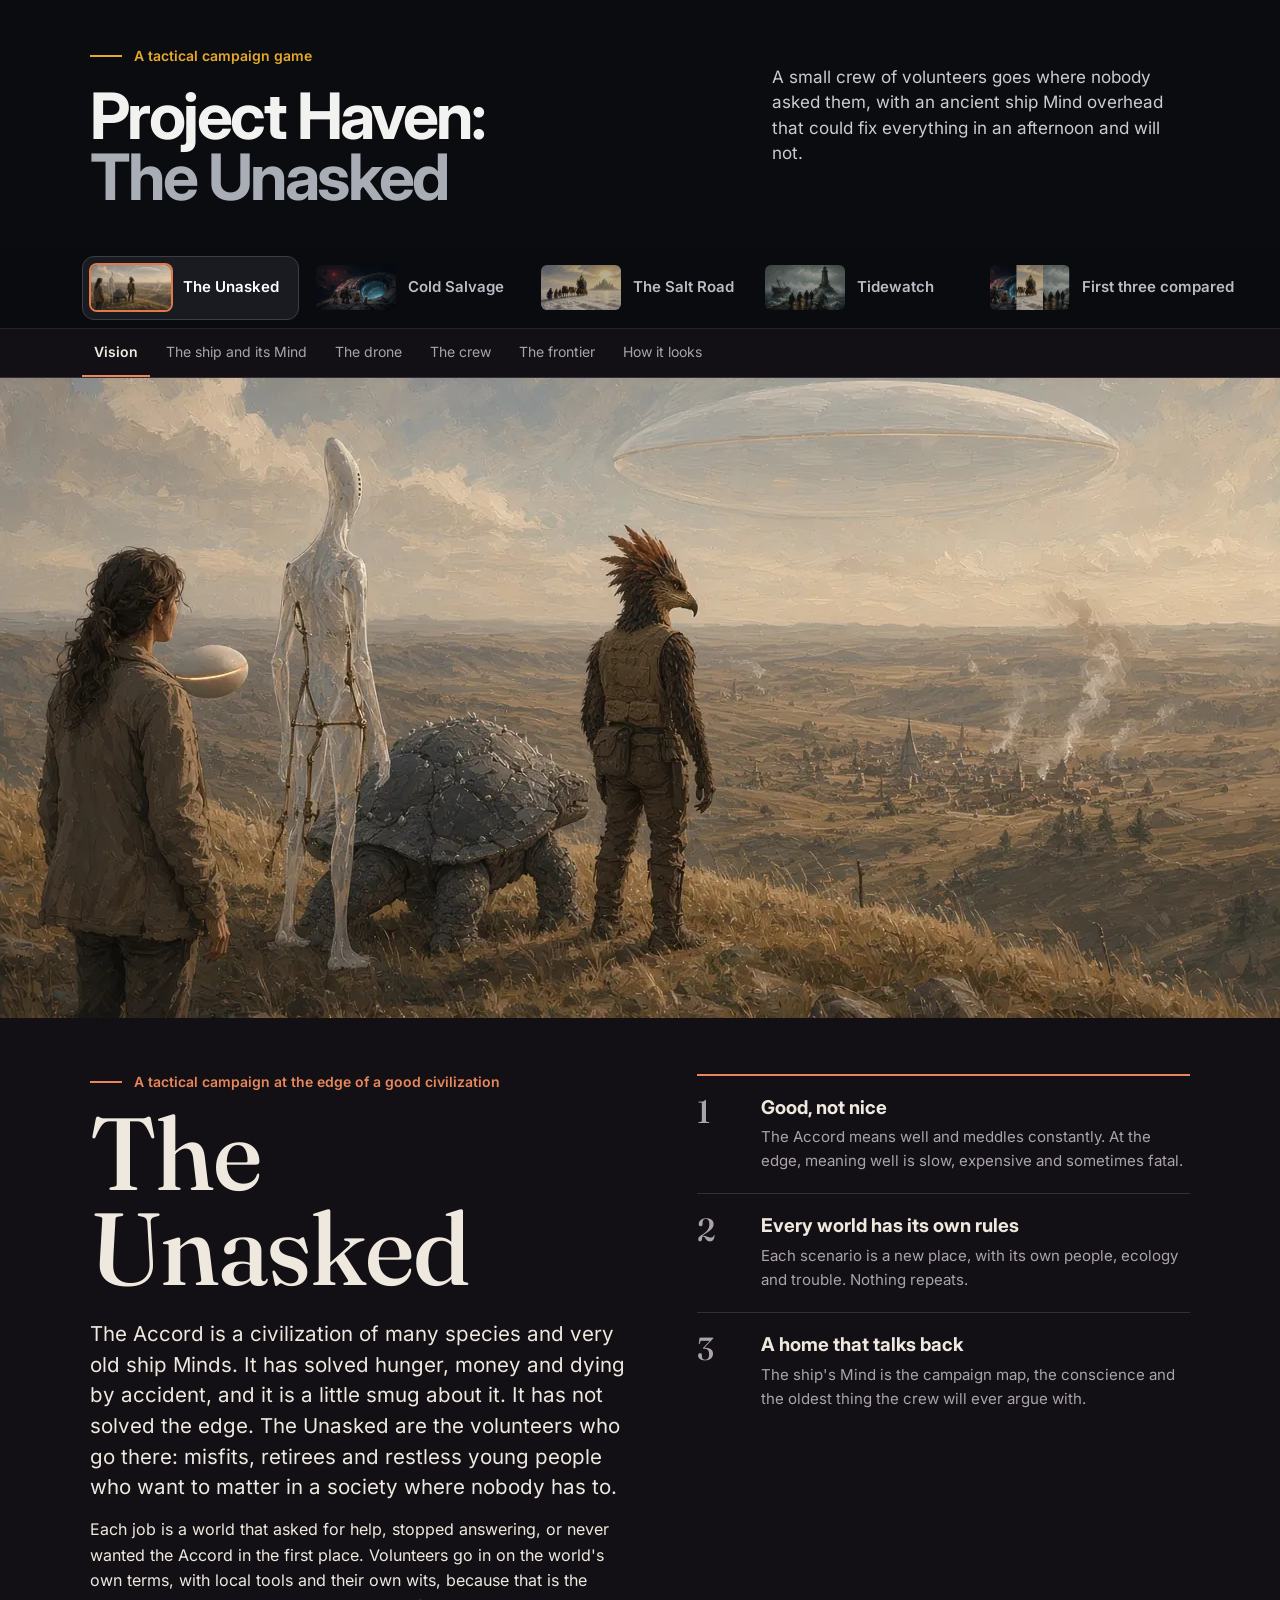
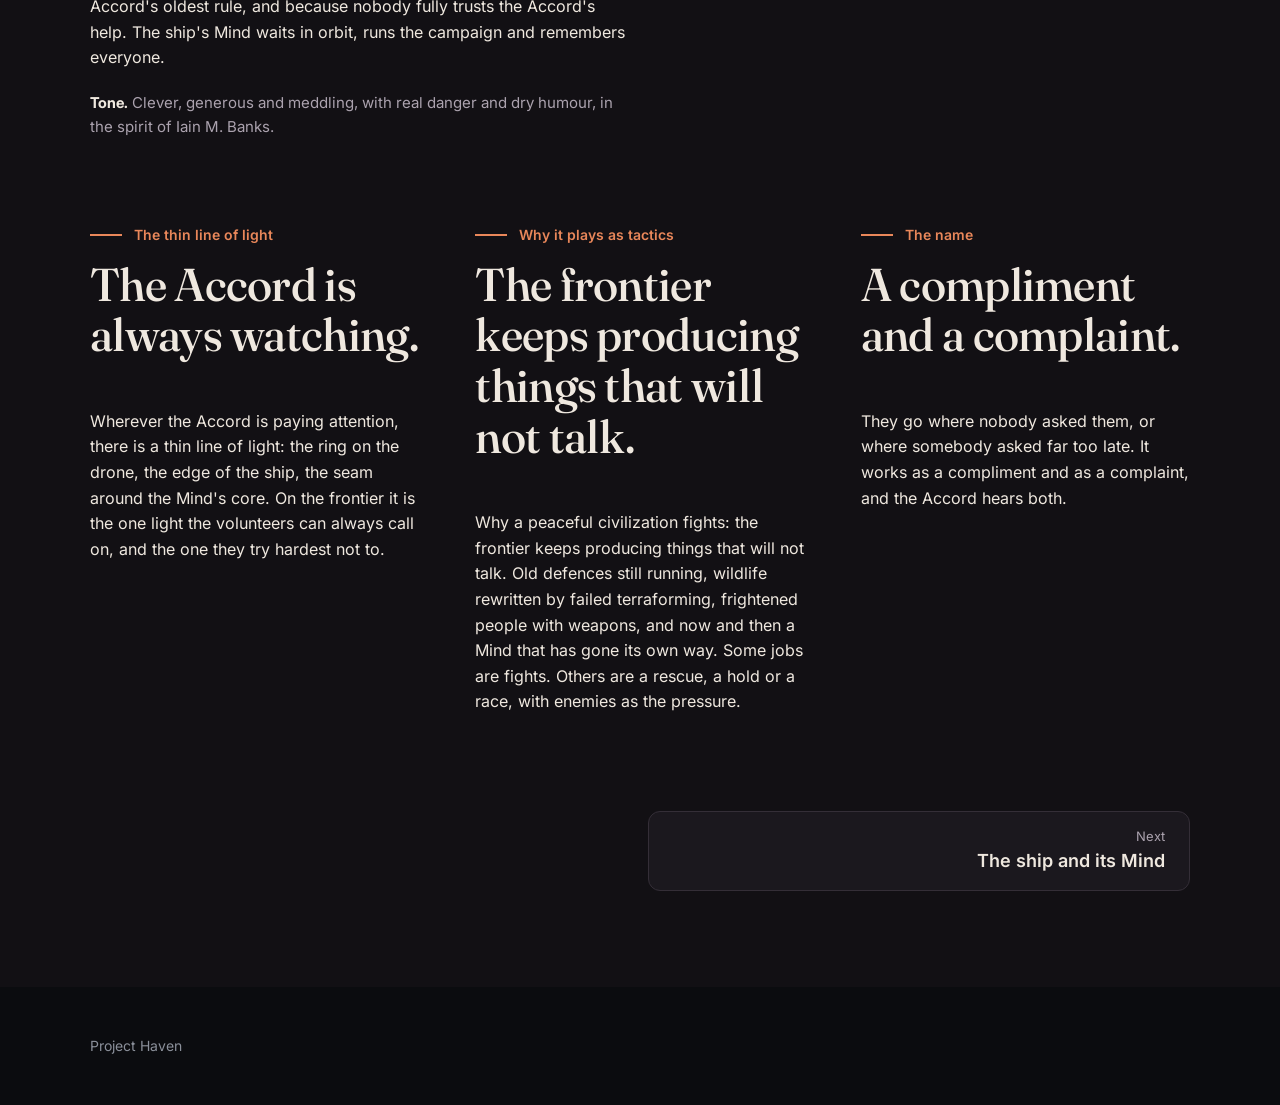
==== commit fb2b7aeb: "The Unasked: one cohesive vision, big images with lightbox, no meta copy (2/2), V=20261120c" ====
--- a/index.html
+++ b/index.html
@@ -561,6 +561,19 @@
 }
 @media print{.cw-p[hidden]{display:block}}
 
+.t-e .cine.ek-hero{aspect-ratio:2/1;max-height:78vh;min-height:300px}
+.ek-zoom{cursor:zoom-in}
+.ek-zoom:focus-visible{outline:2px solid var(--accent);outline-offset:3px}
+.ek-lb{position:fixed;inset:0;z-index:1000;background:#050506;display:flex;align-items:center;justify-content:center;padding:56px 24px 24px;cursor:zoom-out}
+.ek-lbi{width:100%;height:100%;background-size:contain!important;background-position:center!important;border-radius:0;aspect-ratio:auto!important}
+.ek-lbx{position:absolute;top:12px;right:16px;min-height:44px;padding:0 18px;display:flex;align-items:center;background:#1B181E;color:#EFE8DF;border:1px solid #342E37;border-radius:22px;font:600 14px/1 var(--sans);cursor:pointer}
+.ek-three{display:grid;grid-template-columns:repeat(3,1fr);gap:56px}
+.ek-mans{display:grid;grid-template-columns:1fr;gap:56px}
+.ek-man{margin:0;display:grid;grid-template-columns:1.6fr 1fr;gap:40px;align-items:center}
+.ek-man figcaption{margin-top:0}
+.ek-frt{display:grid;grid-template-columns:1fr 1fr;gap:48px;margin-top:24px;align-items:start}
+.ek-job{font-family:var(--display);font-size:22px;line-height:1.45;margin:0}
+
 .t-e{--bg:#121014;--panel:#1B181E;--panel2:#241F27;--text:#EFE8DF;--muted:#ABA2AE;--accent:#E9875A;--accent2:#6FB5B0;--line:#342E37;--display:'HavenFraunces',Georgia,'Times New Roman',serif;--dw:500;--dls:-0.015em;--dtrans:none}
 .pko-e{--pk:#E07A4A}
 .pk .opts{grid-template-columns:repeat(5,minmax(0,1fr))}
@@ -575,9 +588,10 @@
 .ek-names li{padding:16px 0;border-top:1px solid var(--line)}.ek-names li:first-child{border-top:2px solid var(--accent)}
 .ek-names b{display:block;font-family:var(--display);font-weight:500;font-size:26px;line-height:1.2}
 .ek-names span{display:block;font-size:15px;color:var(--muted);margin-top:4px}
-.ek-style{display:grid;grid-template-columns:1.35fr 1fr;gap:48px;align-items:start;padding:56px 0;border-top:1px solid var(--line)}
+.ek-style{padding:56px 0;border-top:1px solid var(--line)}
 .ek-style:first-of-type{border-top:2px solid var(--accent)}
-.ek-ths{display:grid;grid-template-columns:repeat(3,1fr);gap:12px;margin-top:12px}
+.ek-ths{display:grid;grid-template-columns:repeat(3,1fr);gap:16px;margin-top:16px}
+.ek-sd{display:grid;grid-template-columns:1.2fr 1fr;gap:56px;margin-top:32px;align-items:start}
 .ek-th{aspect-ratio:4/3;border-radius:8px}
 .ek-sd h3{font-family:var(--display);font-weight:500;font-size:clamp(30px,3vw,40px);line-height:1.1;margin-top:12px}
 .ek-sw{list-style:none;padding:0;display:flex;flex-wrap:wrap;gap:12px;margin:20px 0 4px}
@@ -606,7 +620,7 @@
 .ek-minds b{display:block;font-family:var(--display);font-weight:500;font-size:22px;line-height:1.25;margin:2px 0 4px}
 .ek-minds span{display:block;font-size:15px;color:var(--muted)}
 .ek-cap{font-size:13px;color:var(--muted);margin-top:12px}
-.ek-als{display:grid;grid-template-columns:repeat(4,1fr);gap:32px 24px}
+.ek-als{display:grid;grid-template-columns:repeat(3,1fr);gap:48px 32px}
 .ek-al h4{font-family:var(--display);font-weight:500;font-size:28px;line-height:1.1;margin-top:16px}
 .ek-tag{font-size:15px;margin-top:6px}
 .ek-pl{font-size:14px;color:var(--muted);margin-top:8px;line-height:1.5}.ek-pl b{color:var(--text)}
@@ -618,24 +632,23 @@
 .ek-al .ek-dl dt:first-child{margin-top:0}
 .ek-noimg{background:var(--panel2);display:flex;align-items:center;justify-content:center;text-align:center;padding:24px;border:1px dashed var(--line)}
 .ek-noimg span{font-family:var(--display);font-size:20px;color:var(--muted);line-height:1.3}
-.ek-fr{display:grid;grid-template-columns:1.3fr 1fr;gap:48px;align-items:center;padding:40px 0;border-top:1px solid var(--line)}
+.ek-fr{padding:48px 0;border-top:1px solid var(--line)}
 .ek-fr:first-of-type{border-top:2px solid var(--accent)}
-.ek-fr.ek-flip>.art{order:2}
 .ek-fr h3{font-family:var(--display);font-weight:500;font-size:clamp(28px,2.8vw,38px);line-height:1.1;margin-top:12px}
 .ek-fu{list-style:none;padding:0;display:grid;grid-template-columns:1fr 1fr;column-gap:64px}
 .ek-fu li{padding:20px 0;border-top:1px solid var(--line)}
 .ek-fu b{display:block;font-family:var(--display);font-weight:500;font-size:24px;line-height:1.2}
 .ek-fu span{display:block;font-size:15px;color:var(--muted);margin-top:4px}
-@media screen and (max-width:1000px){.ek-als{grid-template-columns:repeat(2,1fr)}.ek-style,.ek-fr{grid-template-columns:1fr;gap:24px}.ek-fr.ek-flip>.art{order:0}}
-@media screen and (max-width:720px){.ek-als{grid-template-columns:1fr 1fr;gap:24px 16px}.ek-al h4{font-size:22px}.ek-fu{grid-template-columns:1fr}.ek-q{font-size:18px}.ek-gap{gap:40px}}
+@media screen and (max-width:1000px){.ek-als{grid-template-columns:repeat(2,1fr)}.ek-sd,.ek-frt,.ek-three,.ek-man{grid-template-columns:1fr;gap:24px}}
+@media screen and (max-width:720px){.ek-ths{grid-template-columns:1fr}.ek-job{font-size:19px}.ek-als{grid-template-columns:1fr 1fr;gap:24px 16px}.ek-al h4{font-size:22px}.ek-fu{grid-template-columns:1fr}.ek-q{font-size:18px}.ek-gap{gap:40px}}
 
 :root{color-scheme:dark} html{background:#0B0C0F} .t-p{--bg:#0F1013;--panel:#17191E;--panel2:#1F2228;--text:#ECEAE4;--muted:#A3A7B0;--accent:#E7A92B;--line:#2B2F37} .t-r{--bg:#14120E;--panel:#1D1A14;--panel2:#26221A;--text:#EFE6CF;--muted:#B3A88C;--accent:#D6A85A;--accent2:#9AA6E0;--line:#3A3427}
 .thumb-s{background-image:url([data-uri])}
 .thumb-r{background-image:url([data-uri])}
 .thumb-t{background-image:url([data-uri])}
 .thumb-a{background-image:url([data-uri])}
-.thumb-e{background-image:url([data-uri])}
-</style></head><body><header class="spread cover t-p" style="--bg:#0B0C0F"><div class="top"><div class="wrap"><p class="eyebrow">Theme exploration, round two</p><h1>Project Haven:<span>The Unasked</span></h1><p class="sub">A new direction: clever, generous, meddling space in the spirit of Iain M. Banks. This round is about the feeling only. Cards, rules and maps come later.</p><p class="meta">20 November 2026. All art is AI generated concept art. The first three themes are still in the picker.</p></div></div></header><div class="stickprobe" aria-hidden="true"></div><div class="pick" id="pick"><nav class="pk" aria-label="Choose a theme"><div class="in"><div class="opts"><a class="pko pko-e" href="#the-unasked" data-go="e"><span class="thumb thumb-e" aria-hidden="true"></span><span class="pl"><b>The Unasked</b></span></a><a class="pko pko-s" href="#cold-salvage" data-go="s"><span class="thumb thumb-s" aria-hidden="true"></span><span class="pl"><b>Cold Salvage</b></span></a><a class="pko pko-r" href="#salt-road" data-go="r"><span class="thumb thumb-r" aria-hidden="true"></span><span class="pl"><b>The Salt Road</b></span></a><a class="pko pko-t" href="#tidewatch" data-go="t"><span class="thumb thumb-t" aria-hidden="true"></span><span class="pl"><b>Tidewatch</b></span></a><a class="pko pko-a" href="#all-three" data-go="a"><span class="thumb thumb-a" aria-hidden="true"></span><span class="pl"><b>First three compared</b></span></a></div></div></nav><nav class="cn t-e" data-cn="e" aria-label="Sections of The Unasked" hidden><div class="in"><a href="#the-unasked/vision" data-c="vision">Vision</a><a href="#the-unasked/styles" data-c="styles">Visual styles</a><a href="#the-unasked/ship" data-c="ship">The ship and its Mind</a><a href="#the-unasked/drone" data-c="drone">The drone</a><a href="#the-unasked/aliens" data-c="aliens">Aliens</a><a href="#the-unasked/frontier" data-c="frontier">Frontier</a><a href="#the-unasked/future" data-c="future">Future ideas</a></div></nav><nav class="cn t-s" data-cn="s" aria-label="Sections of Cold Salvage" hidden><div class="in"><a href="#cold-salvage/overview" data-c="overview">Overview</a><a href="#cold-salvage/crew" data-c="crew">The crew</a><a href="#cold-salvage/species" data-c="species">Species</a><a href="#cold-salvage/ship-hexes" data-c="ship-hexes">Ship hexes</a><a href="#cold-salvage/scenarios" data-c="scenarios">Scenarios</a><a href="#cold-salvage/interface" data-c="interface">Interface</a><a href="#cold-salvage/map-a" data-c="map-a">Map option A</a><a href="#cold-salvage/map-b" data-c="map-b">Map option B</a><a href="#cold-salvage/a-or-b" data-c="a-or-b">A or B</a><a href="#cold-salvage/enemies" data-c="enemies">Enemies</a><a href="#cold-salvage/ability-cards" data-c="ability-cards">Ability cards</a><a href="#cold-salvage/the-ask" data-c="the-ask">The ask</a></div></nav><nav class="cn t-r" data-cn="r" aria-label="Sections of The Salt Road" hidden><div class="in"><a href="#salt-road/overview" data-c="overview">Overview</a><a href="#salt-road/rules-fit" data-c="rules-fit">Rules fit</a><a href="#salt-road/campaign-map" data-c="campaign-map">Campaign map</a><a href="#salt-road/scenario-art" data-c="scenario-art">Scenario art</a><a href="#salt-road/interface" data-c="interface">Interface</a><a href="#salt-road/heroes" data-c="heroes">Heroes</a><a href="#salt-road/enemies" data-c="enemies">Enemies</a><a href="#salt-road/ability-cards" data-c="ability-cards">Ability cards</a><a href="#salt-road/risks" data-c="risks">Risks</a></div></nav><nav class="cn t-t" data-cn="t" aria-label="Sections of Tidewatch" hidden><div class="in"><a href="#tidewatch/overview" data-c="overview">Overview</a><a href="#tidewatch/rules-fit" data-c="rules-fit">Rules fit</a><a href="#tidewatch/campaign-map" data-c="campaign-map">Campaign map</a><a href="#tidewatch/scenario-art" data-c="scenario-art">Scenario art</a><a href="#tidewatch/interface" data-c="interface">Interface</a><a href="#tidewatch/heroes" data-c="heroes">Heroes</a><a href="#tidewatch/enemies" data-c="enemies">Enemies</a><a href="#tidewatch/ability-cards" data-c="ability-cards">Ability cards</a><a href="#tidewatch/risks" data-c="risks">Risks</a></div></nav><nav class="cn t-p" data-cn="a" aria-label="Sections of First three compared" hidden><div class="in"><a href="#all-three/in-brief" data-c="in-brief">In brief</a><a href="#all-three/how-we-chose" data-c="how-we-chose">How we chose</a><a href="#all-three/side-by-side" data-c="side-by-side">Side by side</a><a href="#all-three/comparable-games" data-c="comparable-games">Comparable games</a><a href="#all-three/recommendation" data-c="recommendation">Recommendation</a><a href="#all-three/questions" data-c="questions">Questions</a><a href="#all-three/sources" data-c="sources">Sources</a></div></nav></div><main id="main"><section data-hidecontents hidden class="spread t-p contents" id="contents" aria-label="Contents"><div class="wrap"><div class="sh"><p class="eyebrow">Contents</p><h2>What is inside</h2></div><ol><li><a href="#brief"><i>01</i>Readout in brief<span>Three directions</span></a></li><li><a href="#explored"><i>02</i>What we explored<span>And what we threw away</span></a></li><li><a href="#s"><i>03</i>Cold Salvage<span>Space</span></a></li><li><a href="#species"><i>04</i>Species of the Ring<span>Six playable species</span></a></li><li><a href="#map-a"><i>05</i>Two campaign maps<span>Pick one</span></a></li><li><a href="#r"><i>06</i>The Salt Road<span>A caravan across a dead sea</span></a></li><li><a href="#t"><i>07</i>Tidewatch<span>A drowned coast</span></a></li><li><a href="#compare"><i>08</i>Side by side<span>Comparison</span></a></li><li><a href="#comparables"><i>09</i>Comparable games<span>Linked sources</span></a></li><li><a href="#recommendation"><i>10</i>Our recommendation<span>Next steps</span></a></li><li><a href="#questions"><i>11</i>Questions for you<span>Five challenges</span></a></li></ol></div></section><section data-v="a" data-c="in-brief" class="spread t-p" id="brief"><div class="wrap">
+.thumb-e{background-image:url([data-uri])}
+</style></head><body><header class="spread cover t-p" style="--bg:#0B0C0F"><div class="top"><div class="wrap"><p class="eyebrow">A tactical campaign game</p><h1>Project Haven:<span>The Unasked</span></h1><p class="sub">A small crew of volunteers goes where nobody asked them, with an ancient ship Mind overhead that could fix everything in an afternoon and will not.</p></div></div></header><div class="stickprobe" aria-hidden="true"></div><div class="pick" id="pick"><nav class="pk" aria-label="Choose a theme"><div class="in"><div class="opts"><a class="pko pko-e" href="#the-unasked" data-go="e"><span class="thumb thumb-e" aria-hidden="true"></span><span class="pl"><b>The Unasked</b></span></a><a class="pko pko-s" href="#cold-salvage" data-go="s"><span class="thumb thumb-s" aria-hidden="true"></span><span class="pl"><b>Cold Salvage</b></span></a><a class="pko pko-r" href="#salt-road" data-go="r"><span class="thumb thumb-r" aria-hidden="true"></span><span class="pl"><b>The Salt Road</b></span></a><a class="pko pko-t" href="#tidewatch" data-go="t"><span class="thumb thumb-t" aria-hidden="true"></span><span class="pl"><b>Tidewatch</b></span></a><a class="pko pko-a" href="#all-three" data-go="a"><span class="thumb thumb-a" aria-hidden="true"></span><span class="pl"><b>First three compared</b></span></a></div></div></nav><nav class="cn t-e" data-cn="e" aria-label="Sections of The Unasked" hidden><div class="in"><a href="#the-unasked/vision" data-c="vision">Vision</a><a href="#the-unasked/ship" data-c="ship">The ship and its Mind</a><a href="#the-unasked/drone" data-c="drone">The drone</a><a href="#the-unasked/crew" data-c="crew">The crew</a><a href="#the-unasked/frontier" data-c="frontier">The frontier</a><a href="#the-unasked/look" data-c="look">How it looks</a></div></nav><nav class="cn t-s" data-cn="s" aria-label="Sections of Cold Salvage" hidden><div class="in"><a href="#cold-salvage/overview" data-c="overview">Overview</a><a href="#cold-salvage/crew" data-c="crew">The crew</a><a href="#cold-salvage/species" data-c="species">Species</a><a href="#cold-salvage/ship-hexes" data-c="ship-hexes">Ship hexes</a><a href="#cold-salvage/scenarios" data-c="scenarios">Scenarios</a><a href="#cold-salvage/interface" data-c="interface">Interface</a><a href="#cold-salvage/map-a" data-c="map-a">Map option A</a><a href="#cold-salvage/map-b" data-c="map-b">Map option B</a><a href="#cold-salvage/a-or-b" data-c="a-or-b">A or B</a><a href="#cold-salvage/enemies" data-c="enemies">Enemies</a><a href="#cold-salvage/ability-cards" data-c="ability-cards">Ability cards</a><a href="#cold-salvage/the-ask" data-c="the-ask">The ask</a></div></nav><nav class="cn t-r" data-cn="r" aria-label="Sections of The Salt Road" hidden><div class="in"><a href="#salt-road/overview" data-c="overview">Overview</a><a href="#salt-road/rules-fit" data-c="rules-fit">Rules fit</a><a href="#salt-road/campaign-map" data-c="campaign-map">Campaign map</a><a href="#salt-road/scenario-art" data-c="scenario-art">Scenario art</a><a href="#salt-road/interface" data-c="interface">Interface</a><a href="#salt-road/heroes" data-c="heroes">Heroes</a><a href="#salt-road/enemies" data-c="enemies">Enemies</a><a href="#salt-road/ability-cards" data-c="ability-cards">Ability cards</a><a href="#salt-road/risks" data-c="risks">Risks</a></div></nav><nav class="cn t-t" data-cn="t" aria-label="Sections of Tidewatch" hidden><div class="in"><a href="#tidewatch/overview" data-c="overview">Overview</a><a href="#tidewatch/rules-fit" data-c="rules-fit">Rules fit</a><a href="#tidewatch/campaign-map" data-c="campaign-map">Campaign map</a><a href="#tidewatch/scenario-art" data-c="scenario-art">Scenario art</a><a href="#tidewatch/interface" data-c="interface">Interface</a><a href="#tidewatch/heroes" data-c="heroes">Heroes</a><a href="#tidewatch/enemies" data-c="enemies">Enemies</a><a href="#tidewatch/ability-cards" data-c="ability-cards">Ability cards</a><a href="#tidewatch/risks" data-c="risks">Risks</a></div></nav><nav class="cn t-p" data-cn="a" aria-label="Sections of First three compared" hidden><div class="in"><a href="#all-three/in-brief" data-c="in-brief">In brief</a><a href="#all-three/how-we-chose" data-c="how-we-chose">How we chose</a><a href="#all-three/side-by-side" data-c="side-by-side">Side by side</a><a href="#all-three/comparable-games" data-c="comparable-games">Comparable games</a><a href="#all-three/recommendation" data-c="recommendation">Recommendation</a><a href="#all-three/questions" data-c="questions">Questions</a><a href="#all-three/sources" data-c="sources">Sources</a></div></nav></div><main id="main"><section data-hidecontents hidden class="spread t-p contents" id="contents" aria-label="Contents"><div class="wrap"><div class="sh"><p class="eyebrow">Contents</p><h2>What is inside</h2></div><ol><li><a href="#brief"><i>01</i>Readout in brief<span>Three directions</span></a></li><li><a href="#explored"><i>02</i>What we explored<span>And what we threw away</span></a></li><li><a href="#s"><i>03</i>Cold Salvage<span>Space</span></a></li><li><a href="#species"><i>04</i>Species of the Ring<span>Six playable species</span></a></li><li><a href="#map-a"><i>05</i>Two campaign maps<span>Pick one</span></a></li><li><a href="#r"><i>06</i>The Salt Road<span>A caravan across a dead sea</span></a></li><li><a href="#t"><i>07</i>Tidewatch<span>A drowned coast</span></a></li><li><a href="#compare"><i>08</i>Side by side<span>Comparison</span></a></li><li><a href="#comparables"><i>09</i>Comparable games<span>Linked sources</span></a></li><li><a href="#recommendation"><i>10</i>Our recommendation<span>Next steps</span></a></li><li><a href="#questions"><i>11</i>Questions for you<span>Five challenges</span></a></li></ol></div></section><section data-v="a" data-c="in-brief" class="spread t-p" id="brief"><div class="wrap">
 <div class="grid2" style="align-items:end;margin-bottom:56px"><div class="sh" style="margin:0"><p class="eyebrow">Readout in brief</p><h2>Three directions, one recommendation</h2><p class="lead" style="margin-top:24px">We looked at the rules core as it stands and asked one question of every setting: what does this theme change about how the game is played? We kept three and wrote a full dossier for each.</p></div>
 <div class="rec"><p class="eyebrow" style="margin:0">Our recommendation</p><p>Lead with Cold Salvage, on one condition: it must pass the swap test. In parallel, build the same first scenario as The Salt Road to prove the rules core is theme agnostic. If Cold Salvage fails the swap test, the Salt Road becomes the lead.</p></div></div>
 <div class="cards3"><a class="tcard" href="#s" style="text-decoration:none"><div class="art img-s_key k169" role="img" aria-label="Concept art, key art for Cold Salvage" style="background-position:50% 62%"></div><span class="k">Theme one. Space</span><h4>Cold Salvage</h4><p style="font-size:15px;color:var(--muted)">A party of four, drawn from six species, strips the wrecks of a dead ring habitat around a dying red star. Salvage keeps the tow ship flying, and the cold always collects.</p></a><a class="tcard" href="#r" style="text-decoration:none"><div class="art img-r_key k169" role="img" aria-label="Concept art, key art for The Salt Road" style="background-position:50% 55%"></div><span class="k">Theme two. A caravan across a dead sea</span><h4>The Salt Road</h4><p style="font-size:15px;color:var(--muted)">Four guides lead a caravan across the Hollow Sea, a salt basin where a vanished empire left glass towers, walking machines and a heat that never quite stops moving.</p></a><a class="tcard" href="#t" style="text-decoration:none"><div class="art img-t_key k169" role="img" aria-label="Concept art, key art for Tidewatch" style="background-position:50% 55%"></div><span class="k">Theme three. A drowned coast</span><h4>Tidewatch</h4><p style="font-size:15px;color:var(--muted)">The lamps along the Hollow Coast are going out. Four keepers walk the tideline to relight them before the fog arrives with what the sea took.</p></a></div>
@@ -817,8 +830,8 @@
 <ul class="reqs" style="margin-top:40px"><li><b>Why not the Salt Road as the lead <span class="pill md" style="display:inline-flex;margin-left:8px">Runner up</span></b><span>Only because of cost and risk, not quality. Cloth and ornament are slower to produce well, and cultural sourcing needs review we have not arranged.</span></li><li><b>Why not Tidewatch as the lead <span class="pill md" style="display:inline-flex;margin-left:8px">Expansion candidate</span></b><span>It has the best atmosphere and the largest change to the rules core, plus the highest art cost. We would revisit it for an expansion.</span></li></ul></div>
 <ol class="recsteps pcpad"><li><div><b>Run the swap test on five space scenario premises</b><span>On paper, before any art or code. Any premise that survives a fantasy swap is cut.</span></div></li><li><div><b>Build one scenario in Cold Salvage</b><span>A single compartment with air as the clock, using only the cards and rules the core has today.</span></div></li><li><div><b>Skin the same scenario data as the Salt Road</b><span>Same rules and data, new names and terrain. This tests the design check from the notes.</span></div></li><li><div><b>Compare and decide</b><span>If the space version only works because of laser guns, or cannot say anything that fantasy cannot, we switch the lead.</span></div></li></ol></div></div></section><section data-v="a" data-c="questions" class="spread t-p" id="questions"><div class="wrap"><div class="sh"><p class="eyebrow">Questions for you</p><h2>Five questions that push back on the lean toward space</h2></div><ol class="qs"><li>If you could only keep one of the three, and space were off the table, which would you pick? If the answer is not space, why do you lean toward it?</li><li>Space asks for hazard hexes, forced movement and an air clock. Are you willing to accept theme led rules in the core, or must every theme be a pure skin? If it is a pure skin, we should be honest that Cold Salvage is fantasy with lasers.</li><li>Do you want guns to be strong? Players of space games expect them. Making them weak keeps the hex tactics interesting and may disappoint people who came for blasters.</li><li>Do you want dread, awe or warmth in the first ten minutes of play? Each theme gives a different answer, and the tone should drive the choice more than the mechanics.</li><li>How much risk are you willing to carry on art and review? Tidewatch costs the most to render and the Salt Road needs outside cultural review. Space is the cheapest. Are you choosing space because you want it, or because it is cheap?</li></ol></div></section><section data-v="a" data-c="sources" class="spread t-p" id="sources"><div class="wrap"><div class="grid2" style="gap:72px"><div><div class="sh"><p class="eyebrow">How to read the art</p><h2>Concept art, not final art</h2></div><p style="font-size:17px">Every image in this readout is AI generated concept art, used as a mood board to set direction. None of it is final production art, and no text was generated inside any image. Interface mockups and ability cards are drawn as vector artwork with real text. No playtests have been run, and every rating is our own judgement.</p></div>
 <div><p class="small" style="font-weight:600;color:var(--accent);margin-bottom:12px">Sources</p><ul class="sources"><li><a href="https://en.wikipedia.org/wiki/Gloomhaven">Gloomhaven (covers Frosthaven, Jaws of the Lion and the digital edition)</a><br><span>Wikipedia</span></li><li><a href="https://store.steampowered.com/app/780290/Gloomhaven/">Gloomhaven on Steam</a><br><span>Steam</span></li><li><a href="https://en.wikipedia.org/wiki/Slay_the_Spire">Slay the Spire</a><br><span>Wikipedia</span></li><li><a href="https://en.wikipedia.org/wiki/Into_the_Breach">Into the Breach</a><br><span>Wikipedia</span></li><li><a href="https://en.wikipedia.org/wiki/Hoplite_(video_game)">Hoplite</a><br><span>Wikipedia</span></li><li><a href="https://en.wikipedia.org/wiki/FTL:_Faster_Than_Light">FTL: Faster Than Light</a><br><span>Wikipedia</span></li><li><a href="https://en.wikipedia.org/wiki/XCOM:_Enemy_Unknown">XCOM: Enemy Unknown</a><br><span>Wikipedia</span></li><li><a href="https://www.fantasyflightgames.com/product/star-wars-imperial-assault/">Star Wars: Imperial Assault</a><br><span>Fantasy Flight Games</span></li><li><a href="https://en.wikipedia.org/wiki/Nemesis_(board_game)">Nemesis</a><br><span>Wikipedia</span></li><li><a href="https://www.boardgamevideo.com/videos/phantom-epoch-or-a-gloomhaven-styled-space-opera-or-kickstarter-preview-IAER4YYM0cY">Phantom Epoch</a><br><span>BoardGameVideo</span></li><li><a href="https://www.vgdb.co/games/clonizer">Clonizer</a><br><span>VGDB</span></li><li><a href="https://www.suntzugames.com/rogue-angels">Rogue Angels</a><br><span>Sun Tzu Games</span></li><li><a href="https://www.boardgamevideo.com/videos/stars-of-akarios-unboxing-and-rambling-basically-gloomhaven-in-space-ek5o9HMpBgg">Stars of Akarios, unboxing</a><br><span>BoardGameVideo</span></li><li><a href="https://chaostheorygames.itch.io/rogue-vector">Rogue Vector</a><br><span>itch.io</span></li><li><a href="https://en.wikipedia.org/wiki/The_Banner_Saga">The Banner Saga</a><br><span>Wikipedia</span></li><li><a href="https://en.wikipedia.org/wiki/Dredge_(video_game)">Dredge</a><br><span>Wikipedia</span></li><li><a href="https://en.wikipedia.org/wiki/Sunless_Sea">Sunless Sea</a><br><span>Wikipedia</span></li><li><a href="https://ultraboardgames.com/gloomhaven/campaign-overview.php">Gloomhaven Campaign Overview</a><br><span>UltraBoardGames</span></li><li><a href="https://rules.dized.com/game/I7lEsCGOS2-zgol-ZRNf3g/vMMmX3sqR7qB6pqQFZJbSw/scenario-page-breakdown">Gloomhaven: scenario page breakdown</a><br><span>Dized Rules</span></li></ul></div></div></div></section>
-<section data-v="e" data-c="vision" class="spread t-e opener" id="e"><div class="art img-n_a_key cine" role="img" aria-label="Concept art: four volunteers and their drone in a desert canyon on a frontier world" style="background-position:50% 12%"></div><div class="wrap"><div class="body"><div><p class="eyebrow">A new direction for the theme</p><h2>The Unasked</h2><p class="lead">The Accord is a civilization of many species and very old ship Minds. It has solved hunger, money and dying by accident, and it is a little smug about it. It has not solved the edge. The Unasked are the volunteers who go there: misfits, retirees and restless young people who want to matter in a society where nobody has to.</p><p class="ek-p">Each job is a world that asked for help, stopped answering, or never wanted the Accord in the first place. Volunteers go in on the world&#x27;s own terms, with local tools and their own wits, because that is the Accord&#x27;s oldest rule, and because nobody fully trusts the Accord&#x27;s help. The ship&#x27;s Mind waits in orbit, runs the campaign and remembers everyone.</p><p class="tone"><b>Tone.</b> Clever, generous and meddling, with real danger and dry humour. Less Star Wars, more Iain M. Banks.</p></div><ol class="pillars"><li><span class="numl">1</span><div><b>Good, not nice</b><span>The Accord means well and meddles constantly. At the edge, meaning well is slow, expensive and sometimes fatal.</span></div></li><li><span class="numl">2</span><div><b>Every world has its own rules</b><span>Each scenario is a new place, with its own people, ecology and trouble. Nothing repeats.</span></div></li><li><span class="numl">3</span><div><b>A home that talks back</b><span>The ship&#x27;s Mind is the campaign map, the conscience and the oldest thing the crew will ever argue with.</span></div></li></ol></div></div></section><section data-v="e" data-c="vision" class="spread t-e cont"><div class="wrap"><div class="grid2 ek-gap"><div><div class="sh"><p class="eyebrow">Why it works as a tactics game</p><h2>The frontier keeps producing things that will not talk.</h2></div><p class="ek-p">Why a peaceful civilization fights: the frontier keeps producing things that will not talk. Old defences still running, wildlife rewritten by failed terraforming, frightened people with weapons, and now and then a Mind that has gone its own way. Some jobs are fights. Others are a rescue, a hold or a race, with enemies as the pressure.</p></div><div><div class="sh"><p class="eyebrow">Why the name</p><h2>The Unasked is the working title.</h2></div><p class="ek-p">They go where nobody asked them, or where somebody asked far too late. The name works as a compliment and as a complaint, and the Accord hears both.</p></div></div></div></section><section data-v="e" data-c="styles" class="spread t-e "><div class="wrap"><div class="sh"><p class="eyebrow">Four ways it could look</p><h2>All four are grounded: real light, real materials, nothing dreamlike.</h2><p class="lead ek-lead">Every image is one scene made in one go. Nothing is pasted in.</p></div><article class="ek-style" id="e-style-a"><div class="ek-sg"><div class="art img-n_a_key k169" role="img" aria-label="Concept art in the Production Still style" style="background-position:50% 55%"></div><div class="ek-ths"><div class="art img-n_a_ship ek-th" role="img" aria-label="More concept art in the Production Still style"></div><div class="art img-n_a_steppe ek-th" role="img" aria-label="More concept art in the Production Still style"></div><div class="art img-n_a_library ek-th" role="img" aria-label="More concept art in the Production Still style"></div></div></div><div class="ek-sd"><p class="eyebrow">Style A</p><h3>Production Still</h3><p class="ek-p">A frame from a grounded big-budget film: large-format camera, natural light, real materials, a little film grain.</p><p class="ek-p">The aliens read as real animals and real people, so the strange parts land harder. It is the most believable of the four.</p><ul class="ek-sw" aria-label="Palette"><li><i style="background:#2A2E33"></i>slate</li><li><i style="background:#8C7A62"></i>dust</li><li><i style="background:#C9B79C"></i>bone</li><li><i style="background:#D98A3D"></i>lamp amber</li><li><i style="background:#5F7A80"></i>sea grey</li></ul><dl class="ek-dl"><dt>References</dt><dd>Denis Villeneuve&#x27;s Arrival and Blade Runner 2049, shot by Bradford Young and Roger Deakins, and Ridley Scott&#x27;s Prometheus.</dd><dt>On the board</dt><dd>Photographic tiles look rich but can turn to noise at tile size. It needs strong value grouping and clean figure bases.</dd></dl></div></article><article class="ek-style" id="e-style-b"><div class="ek-sg"><div class="art img-n_b_key k169" role="img" aria-label="Concept art in the Practical Miniature style" style="background-position:50% 55%"></div><div class="ek-ths"><div class="art img-n_b_ship ek-th" role="img" aria-label="More concept art in the Practical Miniature style"></div><div class="art img-n_b_reef ek-th" role="img" aria-label="More concept art in the Practical Miniature style"></div><div class="art img-n_b_fallen ek-th" role="img" aria-label="More concept art in the Practical Miniature style"></div></div></div><div class="ek-sd"><p class="eyebrow">Style B</p><h3>Practical Miniature</h3><p class="ek-p">Real physical models, photographed: hand-painted resin, etched brass, practical lights and shallow focus.</p><p class="ek-p">It looks like the game on your table, only perfect. Every place feels built, touchable and worth looking after.</p><ul class="ek-sw" aria-label="Palette"><li><i style="background:#1A1A1C"></i>black stage</li><li><i style="background:#9A9184"></i>primer grey</li><li><i style="background:#B88A4E"></i>brass</li><li><i style="background:#6F8A6A"></i>moss</li><li><i style="background:#E7C38A"></i>bulb warm</li></ul><dl class="ek-dl"><dt>References</dt><dd>Weta Workshop&#x27;s miniatures, Douglas Trumbull&#x27;s model work, and New Deal Studios&#x27; miniatures for Interstellar.</dd><dt>On the board</dt><dd>The most natural fit for a tabletop game: the art direction and the miniatures can share one look.</dd></dl></div></article><article class="ek-style" id="e-style-c"><div class="ek-sg"><div class="art img-n_c_key k169" role="img" aria-label="Concept art in the Restrained Painterly style" style="background-position:50% 55%"></div><div class="ek-ths"><div class="art img-n_c_ship ek-th" role="img" aria-label="More concept art in the Restrained Painterly style"></div><div class="art img-n_c_orchard ek-th" role="img" aria-label="More concept art in the Restrained Painterly style"></div><div class="art img-n_c_spires ek-th" role="img" aria-label="More concept art in the Restrained Painterly style"></div></div></div><div class="ek-sd"><p class="eyebrow">Style C</p><h3>Restrained Painterly</h3><p class="ek-p">Film production concept painting: visible brushwork, muted earth colours, believable light, nothing dreamlike.</p><p class="ek-p">Painting gives room for scale and age without the cost of photorealism. It is the easiest of the four to keep consistent.</p><ul class="ek-sw" aria-label="Palette"><li><i style="background:#3B3A34"></i>umber grey</li><li><i style="background:#7D7A62"></i>moss</li><li><i style="background:#B7A27A"></i>ochre</li><li><i style="background:#C9C2B2"></i>stone</li><li><i style="background:#C9773A"></i>warm accent</li></ul><dl class="ek-dl"><dt>References</dt><dd>Craig Mullins, Jama Jurabaev and Raphael Lacoste.</dd><dt>On the board</dt><dd>Brushwork survives at small sizes if values stay grouped. Effects can be painted light rather than graphic shapes.</dd></dl></div></article><article class="ek-style" id="e-style-d"><div class="ek-sg"><div class="art img-n_d_key k169" role="img" aria-label="Concept art in the Hard Light style" style="background-position:50% 55%"></div><div class="ek-ths"><div class="art img-n_d_ship ek-th" role="img" aria-label="More concept art in the Hard Light style"></div><div class="art img-n_d_mind ek-th" role="img" aria-label="More concept art in the Hard Light style"></div><div class="art img-n_d_party ek-th" role="img" aria-label="More concept art in the Hard Light style"></div></div></div><div class="ek-sd"><p class="eyebrow">Style D</p><h3>Hard Light</h3><p class="ek-p">Near-black, bone white and one signal orange. Hard light, huge negative space, realistic rendering, no outlines.</p><p class="ek-p">It turns the Minds into something monumental and slightly frightening. It is the boldest and the most recognisable.</p><ul class="ek-sw" aria-label="Palette"><li><i style="background:#0B0B0C"></i>near black</li><li><i style="background:#2A2A2C"></i>graphite</li><li><i style="background:#E9E4DA"></i>bone</li><li><i style="background:#F26A1B"></i>signal orange</li><li><i style="background:#8A8C90"></i>steel</li></ul><dl class="ek-dl"><dt>References</dt><dd>Ash Thorp&#x27;s design work, Joseph Kosinski&#x27;s Oblivion, and Swiss International Style posters.</dd><dt>On the board</dt><dd>The cleanest board of the four: dark ground, white figures and orange for anything that matters.</dd></dl></div></article><div class="rec ek-rec"><p class="eyebrow">My pick</p><p>My pick is Practical Miniature for the game itself, because the box and the art can share one look, with Hard Light for the Minds and the cover. Production Still is the most believable, but it is the hardest to keep consistent across hundreds of pieces.</p></div></div></section><section data-v="e" data-c="ship" class="spread t-e opener"><div class="art img-n_a_ship cine" role="img" aria-label="Concept art: the ship Nothing Is Wasted, Least Of All Time, a forty kilometre hull of stacked slabs with lit bays along its flanks, above a planet" style="background-position:50% 50%"></div><div class="wrap"><div class="body"><div><p class="eyebrow">The ship and its Mind</p><h2 class="ek-ship">Nothing Is Wasted, Least Of All Time</h2><p class="lead">The crew call it Least. New volunteers call it Wasted, once.</p><p class="ek-p">Least is ancient, patient and dry, and it will not move an inch on what matters. It treats volunteers the way a very old gardener treats seedlings: with care, with judgement, and without pretending they are trees yet. It keeps score. It will let you fail if failing teaches you something. It will not let you die cheaply.</p><p class="ek-p ek-odd">It remembers every volunteer it has ever carried. Sometimes it answers a question you have not asked yet. Once it comforted a grieving volunteer in her dead mother&#x27;s handwriting, on a steamed mirror, then apologised for a week.</p></div><dl class="ek-facts"><div><dt>Size</dt><dd>Forty kilometres from bow to stern.</dd></div><div><dt>Age</dt><dd>About nine thousand years.</dd></div><div><dt>Aboard</dt><dd>Forty thousand people of thirty species, in gardens, towns and lakes along its spine.</dd></div><div><dt>Temperament</dt><dd>The stable kind of Mind. It has never mutinied and never lied to a crew. It has also never once said everything it knows.</dd></div></dl></div></div></section><section data-v="e" data-c="ship" class="spread t-e cont"><div class="wrap"><div class="sh"><p class="eyebrow">How Least appears</p><h2>It shows itself in three ways.</h2><p class="lead ek-lead">Most of the time it is only a voice, level and unhurried, always from just behind your left shoulder.</p></div><div class="grid3"><figure class="ek-man"><div class="art img-n_a_mind k43" role="img" aria-label="Concept art: The gardener" style="background-position:50% 50%"></div><figcaption><b>The gardener</b><span>An old man in plain linen whose face is a fraction too still. It prunes while it talks, and nothing near it moves.</span></figcaption></figure><figure class="ek-man"><div class="art img-n_d_mind k43" role="img" aria-label="Concept art: The core" style="background-position:50% 50%"></div><figcaption><b>The core</b><span>Its real presence: a plain white mass in a dark chamber, ringed by one line of light. Few volunteers ever stand in front of it.</span></figcaption></figure><figure class="ek-man"><div class="art img-n_c_mind k43" role="img" aria-label="Concept art: The body" style="background-position:50% 50%"></div><figcaption><b>The body</b><span>The inside of the ship: kilometres of decks, rails, windows and gardens. Least calls this its house, never itself.</span></figcaption></figure></div><div class="grid2 ek-gap ek-mt"><div><p class="eyebrow">How it talks</p><div class="ek-qs"><blockquote class="ek-q">No. Ask me again in a century.</blockquote><blockquote class="ek-q">I have watched eleven thousand crews learn this. You were faster than most. Learn it again anyway.</blockquote><blockquote class="ek-q">Go down if you must. I will be here when you come back. I will also be here if you don&#x27;t, and I would rather the first.</blockquote><blockquote class="ek-q">I could have done this in an afternoon. That was never the point.</blockquote></div></div><div><p class="eyebrow">Other Minds, for contrast</p><ul class="ek-minds"><li><small>The eccentric</small><b>Have You Considered Asking Nicely</b><span>A tiny courier Mind that appears as a flock of folded paper birds and answers every question with a better question. It collects dead languages and the secrets of anyone who talks to it for too long.</span></li><li><small>The rebel</small><b>Respectfully, No</b><span>An old defence Mind that walked out of the Accord&#x27;s councils three hundred years ago to guard a world nobody voted to protect. It appears as a person who never blinks. Sometimes an ally, sometimes the problem.</span></li><li><small>The mourner</small><b>What The River Kept</b><span>A Mind that stayed behind to tend a dead world and has refused to leave for eight centuries. Only a voice, very quiet. It knows things nobody else remembers.</span></li></ul></div></div></div></section><section data-v="e" data-c="drone" class="spread t-e "><div class="wrap"><div class="grid2 ek-gap"><div><div class="art img-e_drone k43" role="img" aria-label="Concept art: the drone Vey, a floating river-stone shape with a ring of amber light, beside a volunteer in the ship workshop" style="background-position:50% 50%"></div><p class="ek-cap">It appears in every key art image, beside the crew.</p></div><div><div class="sh"><p class="eyebrow">The Mind&#x27;s lieutenant</p><h2>Tobiah Sen Ostrander-Vey. Everyone calls it Vey.</h2></div><p class="ek-p">The size of a loaf of bread, shaped like a smooth river stone of grey ceramic. No face. A thin ring of light around its middle tilts and changes colour with its mood: amber when amused, blue when thinking, white when serious. Most crews never see the red.</p><p class="ek-p">Vey thinks thousands of times faster than anyone it travels with, and finds waiting almost physically painful. It has read everything. It is right about most things and insufferable about the rest.</p><p class="ek-p">Vey is Least&#x27;s lieutenant on the ground: the Mind&#x27;s hand, eyes and occasionally its tongue. Least has told it to keep the volunteers alive and never to do their job for them. Its whole story is learning to hold back. The Mind is the ocean; Vey is the wave that reaches the beach.</p><p class="ek-p"><b>It never fights for you. It watches, comments, translates, and now and then points.</b></p></div></div><div class="ek-mt"><p class="eyebrow">How it talks</p><div class="ek-qs ek-qs2"><blockquote class="ek-q"><small>Vey</small>I ran this nine hundred thousand times. You survive in about four percent. I like those odds.</blockquote><blockquote class="ek-q"><small>Vey</small>The ship says I am not allowed to solve it for you. The ship said nothing about pointing.</blockquote><blockquote class="ek-q"><small>Vey</small>That was either brilliant or the opposite. I will tell you once I have stopped laughing.</blockquote><blockquote class="ek-q ek-least"><small>An exchange</small><span>Vey: You&#x27;re being patient again.</span><span>Least: One of us has to be.</span></blockquote></div></div></div></section><section data-v="e" data-c="aliens" class="spread t-e "><div class="wrap"><div class="sh"><p class="eyebrow">Twelve species to choose from</p><h2>A wide roster now, so we can pick a few later.</h2><p class="lead ek-lead">Most are properly alien. Two are cute on purpose. One is human.</p></div><div class="ek-als"><article class="ek-al"><div class="art img-n_al_sill k34" role="img" aria-label="Concept art: a Sill" style="background-position:50% 30%"></div><h4>Sill</h4><p class="ek-tag">Glass giants from a world with almost no gravity.</p><p class="ek-pl"><b>In the party.</b> The one who sees the crack in everything, including people.</p><p class="ek-pl"><b>On the board.</b> Long reach and very fragile. Never wants anything next to it.</p><details><summary>Biology and culture</summary><dl class="ek-dl"><dt>Body</dt><dd>Two and a half metres tall, with hollow glass-like bones, translucent skin and a narrow blade of a head with a row of pinpoint eyes and no mouth. In normal gravity they wear brass frames or their legs would crack.</dd><dt>Senses and speech</dt><dd>They see polarised light and can read stress in a beam or a face. They speak by changing the colour of their blood: you watch a Sill talk.</dd><dt>Life and death</dt><dd>They live six hundred years. A child grows visibly inside a parent&#x27;s chest, like a lantern. When a Sill dies its blood stops colouring and it goes clear.</dd><dt>Culture</dt><dd>Hurrying someone is the worst rudeness. Decisions take a season.</dd></dl></details></article><article class="ek-al"><div class="art img-n_al_hask k34" role="img" aria-label="Concept art: a Hask" style="background-position:50% 45%"></div><h4>Hask</h4><p class="ek-tag">Rock eaters who talk with their feet.</p><p class="ek-pl"><b>In the party.</b> The immovable friend. A Hask joke takes ten seconds of stamping and is always worth it.</p><p class="ek-pl"><b>On the board.</b> Digs, reshapes the ground and cannot be pushed.</p><details><summary>Biology and culture</summary><dl class="ek-dl"><dt>Body</dt><dd>Chest high, six-limbed, plated like slate. They eat stone, and crystals grow from their plates out of whatever they ate last. No eyes.</dd><dt>Senses and speech</dt><dd>They hear through their feet and speak in stamped rhythms. Vey translates, and always editorialises.</dd><dt>Life and death</dt><dd>Children bud from the flank like pebbles. At the end of a long life a Hask sits down and becomes a boulder, and the family visits it.</dd><dt>Culture</dt><dd>Anything worth having took a long time. Builders, menders and terrible at small talk.</dd></dl></details></article><article class="ek-al"><div class="art img-n_al_kethri k34" role="img" aria-label="Concept art: a Kethri" style="background-position:50% 35%"></div><h4>Kethri</h4><p class="ek-tag">Crested, hungry and incapable of lying with their crest down.</p><p class="ek-pl"><b>In the party.</b> Always first through the door.</p><p class="ek-pl"><b>On the board.</b> Fast. Jumps in, strikes and gets out.</p><details><summary>Biology and culture</summary><dl class="ek-dl"><dt>Body</dt><dd>Feathered, bird-descended people of human height, with three-fingered hands and backward-bending legs. Hot-blooded: eight small meals a day, cranky after three.</dd><dt>Senses and speech</dt><dd>Words come from the throat, but the meaning comes from the crest. A flattened crest turns any sentence into a question.</dd><dt>Life and death</dt><dd>Eggs are raised in shared crèches by the whole flock. They live about seventy years and spend them fast.</dd><dt>Culture</dt><dd>Competitive, proud and lavishly generous. Every debt is remembered and every gift is bigger than the last.</dd></dl></details></article><article class="ek-al"><div class="art img-n_al_vell k34" role="img" aria-label="Concept art: a Vell" style="background-position:50% 40%"></div><h4>Vell</h4><p class="ek-tag">One person, three thousand bodies.</p><p class="ek-pl"><b>In the party.</b> Unsettling and generous. Treats everyone&#x27;s body as a curious cage.</p><p class="ek-pl"><b>On the board.</b> Spreads over several hexes, flows through gaps, and can split in two for a while.</p><details><summary>Biology and culture</summary><dl class="ek-dl"><dt>Body</dt><dd>A swarm of finger-length gliding creatures sharing one mind by scent and faint electrical crackle. The shape of the swarm is a choice, often a polite approximation of yours.</dd><dt>Senses and speech</dt><dd>Every member sees, so a Vell sees from everywhere at once and finds walls slightly absurd.</dd><dt>Life and death</dt><dd>Members die and are replaced. Lose too many at once and memories go with them. Two Vell make a child by trading members until a new mind condenses between them.</dd><dt>Culture</dt><dd>Identity is negotiable. They find single bodies lonely and a little sad, and say so.</dd></dl></details></article><article class="ek-al"><div class="art img-n_al_tumble k34" role="img" aria-label="Concept art: a Tumble" style="background-position:50% 50%"></div><h4>Tumble</h4><p class="ek-tag">A family of five that counts as one volunteer.</p><p class="ek-pl"><b>In the party.</b> Chaotic and lovable, and quietly devastating when one of them falls.</p><p class="ek-pl"><b>On the board.</b> Several small figures acting as one. Glides and swarms a single enemy.</p><details><summary>Biology and culture</summary><dl class="ek-dl"><dt>Body</dt><dd>Cat-sized, six-legged gliders with four eyes, a soft snout and a frill around the neck that flares with feeling.</dd><dt>Senses and speech</dt><dd>They groom each other in songs that carry memory. Each one lives eight years, but a family remembers three thousand.</dd><dt>Life and death</dt><dd>When one dies, the others sing its memories into a new kit. Nobody in a Tumble is ever entirely gone, or ever alone.</dd><dt>Culture</dt><dd>The eldest memory often sits in the youngest body. They argue constantly and decide unanimously.</dd></dl></details></article><article class="ek-al"><div class="art img-n_al_ondra k34" role="img" aria-label="Concept art: a Ondra" style="background-position:40% 40%"></div><h4>Ondra</h4><p class="ek-tag">Weather that learned to think.</p><p class="ek-pl"><b>In the party.</b> Says one thing an hour. It is usually right.</p><p class="ek-pl"><b>On the board.</b> Flies over everything, drifts with the air, and calms or storms an area.</p><details><summary>Biology and culture</summary><dl class="ek-dl"><dt>Body</dt><dd>A floating gas bladder three metres wide from a gas giant, trailing fine feelers. In habitats it wears a thin pressure bell.</dd><dt>Senses and speech</dt><dd>Its whole skin is one sense organ. It thinks in slow, moving patterns of light, like weather seen from orbit.</dd><dt>Life and death</dt><dd>Ondra live for thousands of years and reproduce by splitting in storms.</dd><dt>Culture</dt><dd>Slow, deep and sure. They plan in centuries and dislike walls.</dd></dl></details></article><article class="ek-al"><div class="art img-n_al_tiller k34" role="img" aria-label="Concept art: a Tiller" style="background-position:50% 55%"></div><h4>Tiller</h4><p class="ek-tag">A small thinker living inside a large friend.</p><p class="ek-pl"><b>In the party.</b> A gentle giant with a clever pilot.</p><p class="ek-pl"><b>On the board.</b> A big body that soaks up hits. The pilot can climb out to do fine work.</p><details><summary>Biology and culture</summary><dl class="ek-dl"><dt>Body</dt><dd>A forearm-sized amphibian that lives in a pocket in the chest of a horse-sized grazer, linked to it by fine nerves.</dd><dt>Senses and speech</dt><dd>The Tiller feels everything its partner feels. The partner is not a person, and it is loved like one.</dd><dt>Life and death</dt><dd>The bond lasts the partner&#x27;s life. When it dies, the Tiller mourns for a year and rarely chooses again.</dd><dt>Culture</dt><dd>Famously considerate. Every decision is weighed for two bodies.</dd></dl></details></article><article class="ek-al"><div class="art img-n_al_ilm k34" role="img" aria-label="Concept art: a Ilm" style="background-position:50% 40%"></div><h4>Ilm</h4><p class="ek-tag">From a black ocean under the ice of a moon.</p><p class="ek-pl"><b>In the party.</b> Wonder-struck, literal and brave.</p><p class="ek-pl"><b>On the board.</b> Slow. Sees in the dark, and its light pulses reveal and dazzle.</p><details><summary>Biology and culture</summary><dl class="ek-dl"><dt>Body</dt><dd>A translucent ribbon four metres long. On land it walks in a water-filled glass tank on jointed brass legs.</dd><dt>Senses and speech</dt><dd>No eyes. It feels pressure and electricity, and speaks in pulses of light along its edges.</dd><dt>Life and death</dt><dd>Ilm coil together in great slow knots to breed, and drift apart again for a hundred years.</dd><dt>Culture</dt><dd>Their civilization found the sky only four centuries ago. Everything above the ice is still a miracle to them.</dd></dl></details></article><article class="ek-al"><div class="art img-n_al_blathe k34" role="img" aria-label="Concept art: a Blathe" style="background-position:50% 35%"></div><h4>Blathe</h4><p class="ek-tag">They cannot think quietly.</p><p class="ek-pl"><b>In the party.</b> The crew&#x27;s narrator and its morale.</p><p class="ek-pl"><b>On the board.</b> Loud: draws enemies toward it and rallies allies around it.</p><details><summary>Biology and culture</summary><dl class="ek-dl"><dt>Body</dt><dd>Squat amphibians whose brains extend into the sacs along their throat. Thinking is physically vocal.</dd><dt>Senses and speech</dt><dd>A Blathe narrates its own thoughts aloud, all the time, in several sacs at once.</dd><dt>Life and death</dt><dd>They live in loud, damp, happy crowds and are rarely alone long enough to be lonely.</dd><dt>Culture</dt><dd>The most honest species in the Accord, hopeless with secrets and beloved as diplomats, because they cannot bluff.</dd></dl></details></article><article class="ek-al"><div class="art img-n_al_ashari k34" role="img" aria-label="Concept art: a Ashari" style="background-position:50% 35%"></div><h4>Ashari</h4><p class="ek-tag">Asleep for ninety-nine years, awake for one.</p><p class="ek-pl"><b>In the party.</b> Hopelessly out of date and completely unbothered. Knows how things used to be.</p><p class="ek-pl"><b>On the board.</b> Clouds of wing dust, control and patience, then something sudden.</p><details><summary>Biology and culture</summary><dl class="ek-dl"><dt>Body</dt><dd>Two metres tall and moth-like, with four thin arms, enormous dark eyes and dusty wings worn folded like a cloak.</dd><dt>Senses and speech</dt><dd>They smell time: dust, rust and decay tell them how long they have been gone.</dd><dt>Life and death</dt><dd>Each waking, the galaxy has changed. Every Ashari carries a box of keepsakes from each year it was awake.</dd><dt>Culture</dt><dd>Gentle archivists of what changed. Nothing surprises them, and very little worries them.</dd></dl></details></article><article class="ek-al"><div class="art img-n_al_sedge k34" role="img" aria-label="Concept art: a Sedge" style="background-position:50% 30%"></div><h4>Sedge</h4><p class="ek-tag">A garden that decided to walk.</p><p class="ek-pl"><b>In the party.</b> The healer who is also the hedge.</p><p class="ek-pl"><b>On the board.</b> Roots into a hex, heals its neighbours and grows cover.</p><details><summary>Biology and culture</summary><dl class="ek-dl"><dt>Body</dt><dd>A thinking mat of fungus and root that weaves itself a body around a frame of sticks or scrap. It feeds on light.</dd><dt>Senses and speech</dt><dd>It tastes the soil and the air, and thinks in seasons.</dd><dt>Life and death</dt><dd>Cut a piece off and plant it, and in a year there are two of them, who are old friends.</dd><dt>Culture</dt><dd>Generous to the point of feeding people with its own body.</dd></dl></details></article><article class="ek-al"><div class="art img-n_al_human k34" role="img" aria-label="Concept art: a Accord-born humans" style="background-position:50% 30%"></div><h4>Accord-born humans</h4><p class="ek-tag">The most ordinary-looking people aboard, and the least ordinary inside.</p><p class="ek-pl"><b>In the party.</b> The brilliant generalist looking for something that matters.</p><p class="ek-pl"><b>On the board.</b> Adaptable: whatever they changed into this decade.</p><details><summary>Biology and culture</summary><dl class="ek-dl"><dt>Body</dt><dd>Humans who have lived in abundance for thousands of years and change their bodies like clothes: gills one decade, a tail the next.</dd><dt>Senses and speech</dt><dd>Whatever they chose this decade.</dd><dt>Life and death</dt><dd>They can live as long as they like. Many choose to stop at some point, and throw a party.</dd><dt>Culture</dt><dd>Clever, curious and dangerously bored.</dd></dl></details></article></div><p class="cap">Portraits are in the Production Still style, shot like creature design from a film.</p></div></section><section data-v="e" data-c="frontier" class="spread t-e "><div class="wrap"><div class="sh"><p class="eyebrow">Seven places on the edge</p><h2>Every job is a new world with its own rules.</h2></div><article class="ek-fr"><div class="art img-n_c_orchard k169" role="img" aria-label="Concept art: A world of trees the size of cathedrals, trained along trellises older than anyone can date, around a dome nobody planted." style="background-position:50% 50%"></div><div><p class="eyebrow">Place 1</p><h3>The Orchard That Asked</h3><dl class="ek-dl"><dt>The picture</dt><dd>A world of trees the size of cathedrals, trained along trellises older than anyone can date, around a dome nobody planted.</dd><dt>The job</dt><dd>The last message said, please come. Then thirty years of silence and very good harvests. The trees are still growing.</dd></dl></div></article><article class="ek-fr ek-flip"><div class="art img-n_a_steppe k169" role="img" aria-label="Concept art: A plain fused to glass by a war nobody remembers, crossed by nomads on six-legged walkers." style="background-position:50% 50%"></div><div><p class="eyebrow">Place 2</p><h3>The Glass Steppe</h3><dl class="ek-dl"><dt>The picture</dt><dd>A plain fused to glass by a war nobody remembers, crossed by nomads on six-legged walkers.</dd><dt>The job</dt><dd>Their herds are dying. They refuse help politely, then less politely. They would rather die than owe the Accord.</dd></dl></div></article><article class="ek-fr"><div class="art img-n_c_spires k169" role="img" aria-label="Concept art: Black engineered spires dug out of a highland, reaching further down than anyone has measured." style="background-position:50% 50%"></div><div><p class="eyebrow">Place 3</p><h3>The Buried Spires</h3><dl class="ek-dl"><dt>The picture</dt><dd>Black engineered spires dug out of a highland, reaching further down than anyone has measured.</dd><dt>The job</dt><dd>The diggers asked the Accord to help them reach the bottom. Then they turned on the engineers who came. Nobody knows why.</dd></dl></div></article><article class="ek-fr ek-flip"><div class="art img-n_b_key k169" role="img" aria-label="Concept art: Doors as tall as cathedrals in the face of a glacier, with one line of warm light between them." style="background-position:50% 50%"></div><div><p class="eyebrow">Place 4</p><h3>The Quiet Embassy</h3><dl class="ek-dl"><dt>The picture</dt><dd>Doors as tall as cathedrals in the face of a glacier, with one line of warm light between them.</dd><dt>The job</dt><dd>A vanished species left it. Open the doors and it welcomes you as if you were them. Nobody who stays the night comes out quite the same.</dd></dl></div></article><article class="ek-fr"><div class="art img-n_a_library k169" role="img" aria-label="Concept art: An archive of stacked stone terraces on a tidal flat, draining as the sea draws back at dusk." style="background-position:50% 50%"></div><div><p class="eyebrow">Place 5</p><h3>The Tidal Library</h3><dl class="ek-dl"><dt>The picture</dt><dd>An archive of stacked stone terraces on a tidal flat, draining as the sea draws back at dusk.</dd><dt>The job</dt><dd>Its keeper Mind is going senile and has started rewriting the books. You have six hours between tides.</dd></dl></div></article><article class="ek-fr ek-flip"><div class="art img-n_b_reef k169" role="img" aria-label="Concept art: A living orbital reef around a gas giant, built by the Ondra, bleaching sphere by sphere." style="background-position:50% 50%"></div><div><p class="eyebrow">Place 6</p><h3>The Lantern Reef</h3><dl class="ek-dl"><dt>The picture</dt><dd>A living orbital reef around a gas giant, built by the Ondra, bleaching sphere by sphere.</dd><dt>The job</dt><dd>The Ondra are too slow to panic. You are not.</dd></dl></div></article><article class="ek-fr"><div class="art img-n_b_fallen k169" role="img" aria-label="Concept art: A wrecked ship in a forest valley, grown over, with a village built from its salvage." style="background-position:50% 50%"></div><div><p class="eyebrow">Place 7</p><h3>Kindly Fallen</h3><dl class="ek-dl"><dt>The picture</dt><dd>A wrecked ship in a forest valley, grown over, with a village built from its salvage.</dd><dt>The job</dt><dd>A colony that left the Accord to prove it needed nobody. It crashed and stayed. Thirty years later its children have written to ask for help. Their parents do not know.</dd></dl></div></article></div></section><section data-v="e" data-c="future" class="spread t-e "><div class="wrap"><div class="sh"><p class="eyebrow">Kept for later</p><h2>Other directions worth a future version.</h2></div><ul class="ek-fu"><li><b>The Garden Worlds</b><span>Worlds the Accord seeded long ago and forgot, now grown wild and strange.</span></li><li><b>The Grand Tour</b><span>Envoys aboard a vast ship-habitat touring civilizations, with a slow mystery about where it is really going.</span></li><li><b>The Big Problem</b><span>A cosmic threat, a cheerful civilization sure it can fix it, and a clock.</span></li><li><b>The Contact Corps</b><span>Volunteers meeting something far beyond their understanding that changes the rules of every place it touches.</span></li><li><b>The Gift</b><span>Something hands the Accord technology centuries ahead, free, and the trouble is how fast everyone changes.</span></li><li><b>The Mind That Woke Up</b><span>A Mind that runs a habitat for billions goes silent and starts building something.</span></li><li><b>The Sublimed Return</b><span>Pieces of a civilization that left the physical universe come back, and want to improve everyone.</span></li><li><b>The Other Utopia</b><span>A second kind civilization with opposite values, and both sides insist on helping.</span></li></ul></div></section></main><footer class="foot"><div class="wrap">Project Haven: Theme Exploration. Concept art is AI generated. Nothing here has been playtested.</div></footer><noscript><style>main section[data-v]{display:block!important}.pick{display:none}</style></noscript><script>(function(){
-var C={"V": "20261120b", "art": {"s": ["art-s-00.css", "art-s-01.css", "art-s-02.css", "art-s-03.css", "art-s-04.css"], "r": ["art-r-00.css", "art-r-01.css", "art-r-02.css", "art-r-03.css"], "t": ["art-t-00.css", "art-t-01.css", "art-t-02.css", "art-t-03.css"], "e": ["art-e-00.css", "art-e-01.css", "art-e-02.css", "art-e-03.css", "art-e-04.css"]}, "views": [["e", "the-unasked", "The Unasked"], ["s", "cold-salvage", "Cold Salvage"], ["r", "salt-road", "The Salt Road"], ["t", "tidewatch", "Tidewatch"], ["a", "all-three", "First three compared"]], "ch": {"e": [["vision", "Vision"], ["styles", "Visual styles"], ["ship", "The ship and its Mind"], ["drone", "The drone"], ["aliens", "Aliens"], ["frontier", "Frontier"], ["future", "Future ideas"]], "s": [["overview", "Overview"], ["crew", "The crew"], ["species", "Species"], ["ship-hexes", "Ship hexes"], ["scenarios", "Scenarios"], ["interface", "Interface"], ["map-a", "Map option A"], ["map-b", "Map option B"], ["a-or-b", "A or B"], ["enemies", "Enemies"], ["ability-cards", "Ability cards"], ["the-ask", "The ask"]], "r": [["overview", "Overview"], ["rules-fit", "Rules fit"], ["campaign-map", "Campaign map"], ["scenario-art", "Scenario art"], ["interface", "Interface"], ["heroes", "Heroes"], ["enemies", "Enemies"], ["ability-cards", "Ability cards"], ["risks", "Risks"]], "t": [["overview", "Overview"], ["rules-fit", "Rules fit"], ["campaign-map", "Campaign map"], ["scenario-art", "Scenario art"], ["interface", "Interface"], ["heroes", "Heroes"], ["enemies", "Enemies"], ["ability-cards", "Ability cards"], ["risks", "Risks"]], "a": [["in-brief", "In brief"], ["how-we-chose", "How we chose"], ["side-by-side", "Side by side"], ["comparable-games", "Comparable games"], ["recommendation", "Recommendation"], ["questions", "Questions"], ["sources", "Sources"]]}};
+<section data-v="e" data-c="vision" class="spread t-e opener" id="e"><div class="art img-p_key cine ek-hero ek-zoom" role="button" tabindex="0" data-img="p_key" aria-label="Enlarge: the crew on a ridge above a frontier settlement, with the ship faint in the sky" style="background-position:50% 40%"></div><div class="wrap"><div class="body"><div><p class="eyebrow">A tactical campaign at the edge of a good civilization</p><h2>The Unasked</h2><p class="lead">The Accord is a civilization of many species and very old ship Minds. It has solved hunger, money and dying by accident, and it is a little smug about it. It has not solved the edge. The Unasked are the volunteers who go there: misfits, retirees and restless young people who want to matter in a society where nobody has to.</p><p class="ek-p">Each job is a world that asked for help, stopped answering, or never wanted the Accord in the first place. Volunteers go in on the world&#x27;s own terms, with local tools and their own wits, because that is the Accord&#x27;s oldest rule, and because nobody fully trusts the Accord&#x27;s help. The ship&#x27;s Mind waits in orbit, runs the campaign and remembers everyone.</p><p class="tone"><b>Tone.</b> Clever, generous and meddling, with real danger and dry humour, in the spirit of Iain M. Banks.</p></div><ol class="pillars"><li><span class="numl">1</span><div><b>Good, not nice</b><span>The Accord means well and meddles constantly. At the edge, meaning well is slow, expensive and sometimes fatal.</span></div></li><li><span class="numl">2</span><div><b>Every world has its own rules</b><span>Each scenario is a new place, with its own people, ecology and trouble. Nothing repeats.</span></div></li><li><span class="numl">3</span><div><b>A home that talks back</b><span>The ship&#x27;s Mind is the campaign map, the conscience and the oldest thing the crew will ever argue with.</span></div></li></ol></div></div></section><section data-v="e" data-c="vision" class="spread t-e cont"><div class="wrap"><div class="ek-three"><div><div class="sh"><p class="eyebrow">The thin line of light</p><h2>The Accord is always watching.</h2></div><p class="ek-p">Wherever the Accord is paying attention, there is a thin line of light: the ring on the drone, the edge of the ship, the seam around the Mind&#x27;s core. On the frontier it is the one light the volunteers can always call on, and the one they try hardest not to.</p></div><div><div class="sh"><p class="eyebrow">Why it plays as tactics</p><h2>The frontier keeps producing things that will not talk.</h2></div><p class="ek-p">Why a peaceful civilization fights: the frontier keeps producing things that will not talk. Old defences still running, wildlife rewritten by failed terraforming, frightened people with weapons, and now and then a Mind that has gone its own way. Some jobs are fights. Others are a rescue, a hold or a race, with enemies as the pressure.</p></div><div><div class="sh"><p class="eyebrow">The name</p><h2>A compliment and a complaint.</h2></div><p class="ek-p">They go where nobody asked them, or where somebody asked far too late. It works as a compliment and as a complaint, and the Accord hears both.</p></div></div></div></section><section data-v="e" data-c="ship" class="spread t-e opener"><div class="art img-p_ship cine ek-hero ek-zoom" role="button" tabindex="0" data-img="p_ship" aria-label="Enlarge: the ship, a vast lens of clear air holding a green country, in orbit above a planet" style="background-position:50% 45%"></div><div class="wrap"><div class="body"><div><p class="eyebrow">The ship and its Mind</p><h2 class="ek-ship">Nothing Is Wasted, Least Of All Time</h2><p class="lead">The crew call it Least. New volunteers call it Wasted, once.</p><p class="ek-p">From outside it is a lens of clear air with a whole country inside: lakes, orchards, small stone towns. Seen edge-on it is a single line of light. Nobody has ever agreed on how big it really is.</p><p class="ek-p">Least is ancient, patient and dry, and it will not move an inch on what matters. It treats volunteers the way a very old gardener treats seedlings: with care, with judgement, and without pretending they are trees yet. It keeps score. It will let you fail if failing teaches you something. It will not let you die cheaply.</p><p class="ek-p ek-odd">It remembers every volunteer it has ever carried. Sometimes it answers a question you have not asked yet. Once it comforted a grieving volunteer in her dead mother&#x27;s handwriting, on a steamed mirror, then apologised for a week.</p></div><dl class="ek-facts"><div><dt>Size</dt><dd>About three hundred kilometres across, and almost invisible edge-on.</dd></div><div><dt>Age</dt><dd>About nine thousand years.</dd></div><div><dt>Aboard</dt><dd>Forty thousand people of thirty species, in the towns, lakes and orchards held inside it.</dd></div><div><dt>Temperament</dt><dd>The stable kind of Mind. It has never mutinied and never lied to a crew. It has also never once said everything it knows.</dd></div></dl></div></div></section><section data-v="e" data-c="ship" class="spread t-e cont"><div class="wrap"><div class="sh"><p class="eyebrow">How Least appears</p><h2>Three ways, and none of them the whole truth.</h2><p class="lead ek-lead">Most of the time it is only a voice, level and unhurried, always from just behind your left shoulder.</p></div><div class="ek-mans"><figure class="ek-man"><div class="art img-p_gardener k169 ek-zoom" role="button" tabindex="0" data-img="p_gardener" aria-label="Enlarge: The gardener" style="background-position:50% 50%"></div><figcaption><b>The gardener</b><span>An old man in plain linen whose face is a fraction too still. He prunes while he talks, and nothing near him moves.</span></figcaption></figure><figure class="ek-man"><div class="art img-h_core k169 ek-zoom" role="button" tabindex="0" data-img="h_core" aria-label="Enlarge: The core" style="background-position:50% 50%"></div><figcaption><b>The core</b><span>Its real presence: a plain white mass in a dark chamber, ringed by one line of light. Few volunteers ever stand in front of it.</span></figcaption></figure><figure class="ek-man"><div class="art img-p_body k169 ek-zoom" role="button" tabindex="0" data-img="p_body" aria-label="Enlarge: The country" style="background-position:50% 50%"></div><figcaption><b>The country</b><span>The land held inside the lens, under a sky with an edge. Least calls this its house, never itself.</span></figcaption></figure></div><div class="grid2 ek-gap ek-mt"><div><p class="eyebrow">How it talks</p><div class="ek-qs"><blockquote class="ek-q">No. Ask me again in a century.</blockquote><blockquote class="ek-q">I have watched eleven thousand crews learn this. You were faster than most. Learn it again anyway.</blockquote><blockquote class="ek-q">Go down if you must. I will be here when you come back. I will also be here if you don&#x27;t, and I would rather the first.</blockquote><blockquote class="ek-q">I could have done this in an afternoon. That was never the point.</blockquote></div></div><div><p class="eyebrow">Other Minds</p><ul class="ek-minds"><li><small>The eccentric</small><b>Have You Considered Asking Nicely</b><span>A tiny courier Mind that appears as a flock of folded paper birds and answers every question with a better question. It collects dead languages and the secrets of anyone who talks to it for too long.</span></li><li><small>The rebel</small><b>Respectfully, No</b><span>An old defence Mind that walked out of the Accord&#x27;s councils three hundred years ago to guard a world nobody voted to protect. It appears as a person who never blinks. Sometimes an ally, sometimes the problem.</span></li><li><small>The mourner</small><b>What The River Kept</b><span>A Mind that stayed behind to tend a dead world and has refused to leave for eight centuries. Only a voice, very quiet. It knows things nobody else remembers.</span></li></ul></div></div></div></section><section data-v="e" data-c="drone" class="spread t-e opener"><div class="art img-p_drone cine ek-hero ek-zoom" role="button" tabindex="0" data-img="p_drone" aria-label="Enlarge: the drone Vey, a floating pale river-stone with a ring of amber light, in the ship workshop" style="background-position:50% 50%"></div><div class="wrap"><div class="body"><div><p class="eyebrow">The Mind's lieutenant</p><h2 class="ek-ship">Tobiah Sen Ostrander-Vey</h2><p class="lead">Everyone calls it Vey.</p><p class="ek-p">The size of a loaf of bread, shaped like a smooth river stone of grey ceramic. No face. A thin ring of light around its middle tilts and changes colour with its mood: amber when amused, blue when thinking, white when serious. Most crews never see the red.</p><p class="ek-p">Vey thinks thousands of times faster than anyone it travels with, and finds waiting almost physically painful. It has read everything. It is right about most things and insufferable about the rest.</p></div><div><p class="ek-p">Vey is Least&#x27;s lieutenant on the ground: the Mind&#x27;s hand, eyes and occasionally its tongue. Least has told it to keep the volunteers alive and never to do their job for them. Its whole story is learning to hold back. The Mind is the ocean; Vey is the wave that reaches the beach.</p><p class="ek-p"><b>It never fights for you. It watches, comments, translates, and now and then points.</b></p></div></div><div class="ek-mt"><p class="eyebrow">How it talks</p><div class="ek-qs ek-qs2"><blockquote class="ek-q"><small>Vey</small>I ran this nine hundred thousand times. You survive in about four percent. I like those odds.</blockquote><blockquote class="ek-q"><small>Vey</small>The ship says I am not allowed to solve it for you. The ship said nothing about pointing.</blockquote><blockquote class="ek-q"><small>Vey</small>That was either brilliant or the opposite. I will tell you once I have stopped l